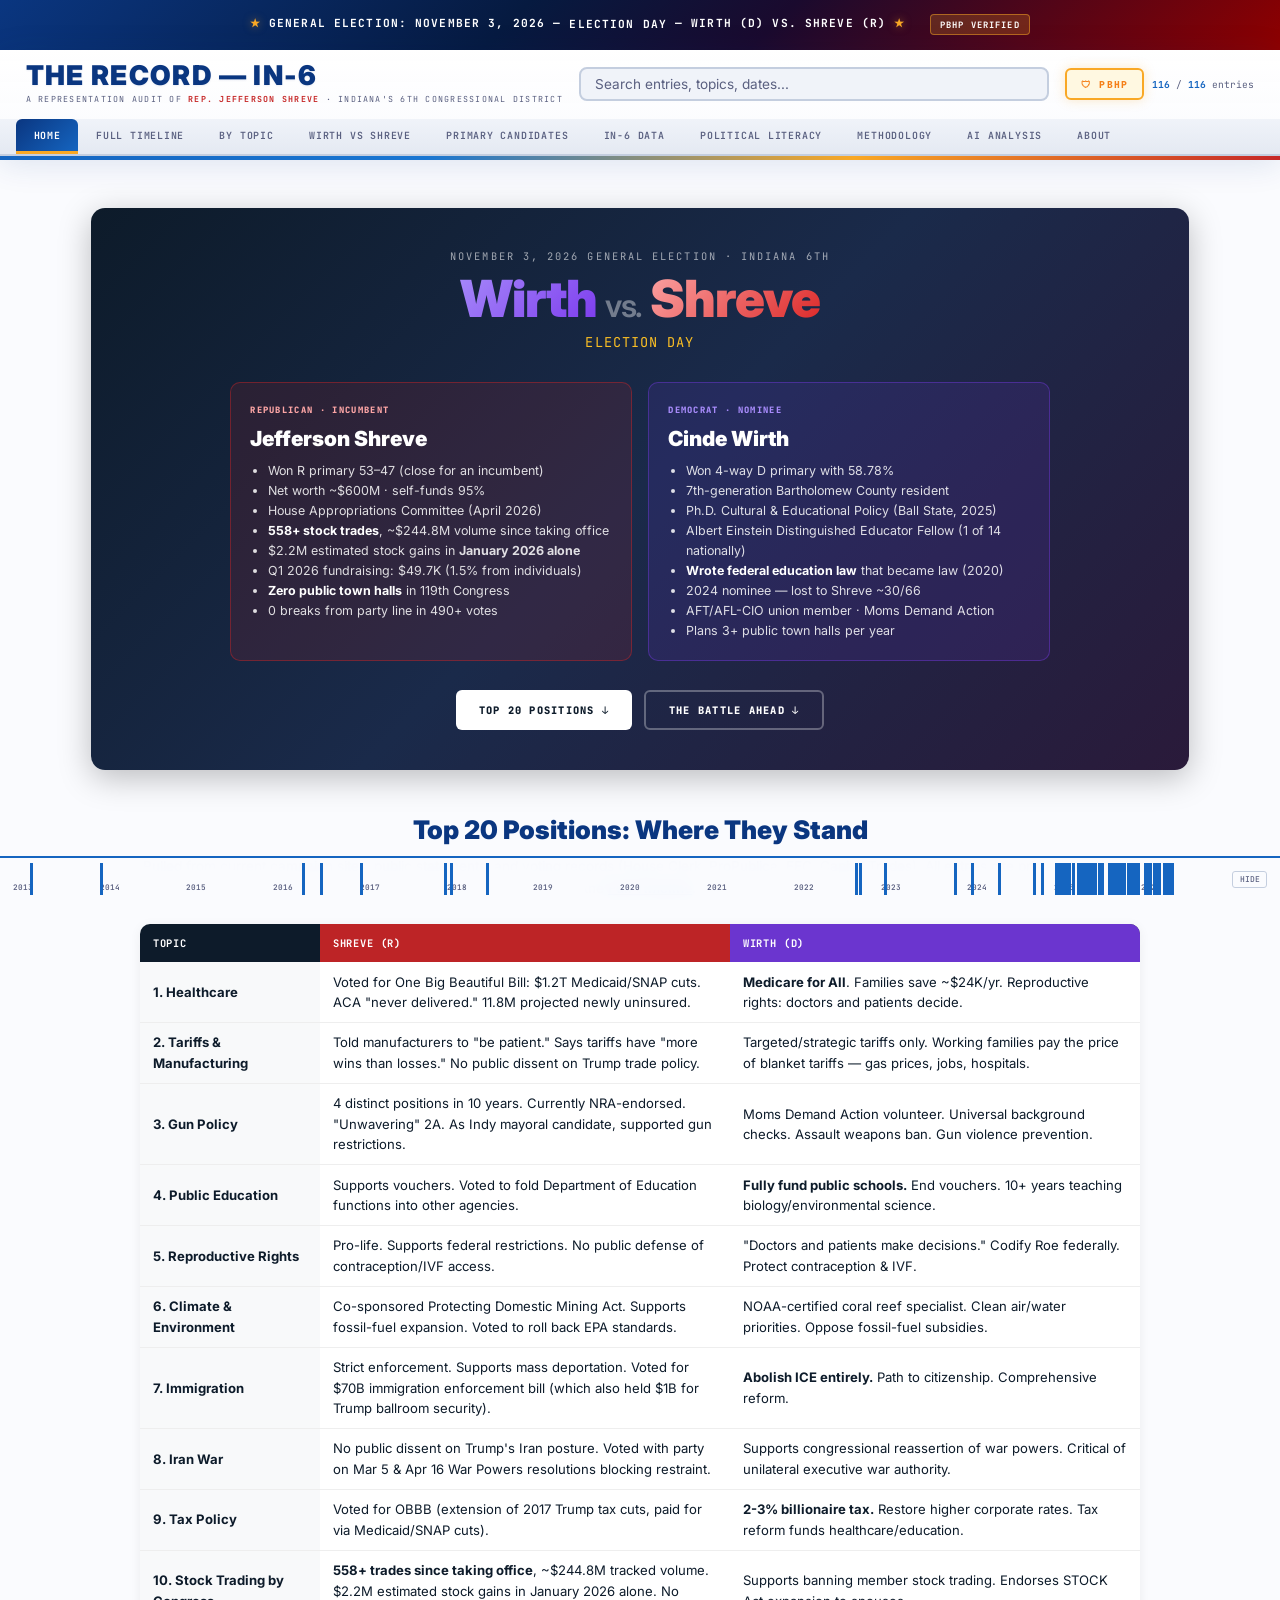
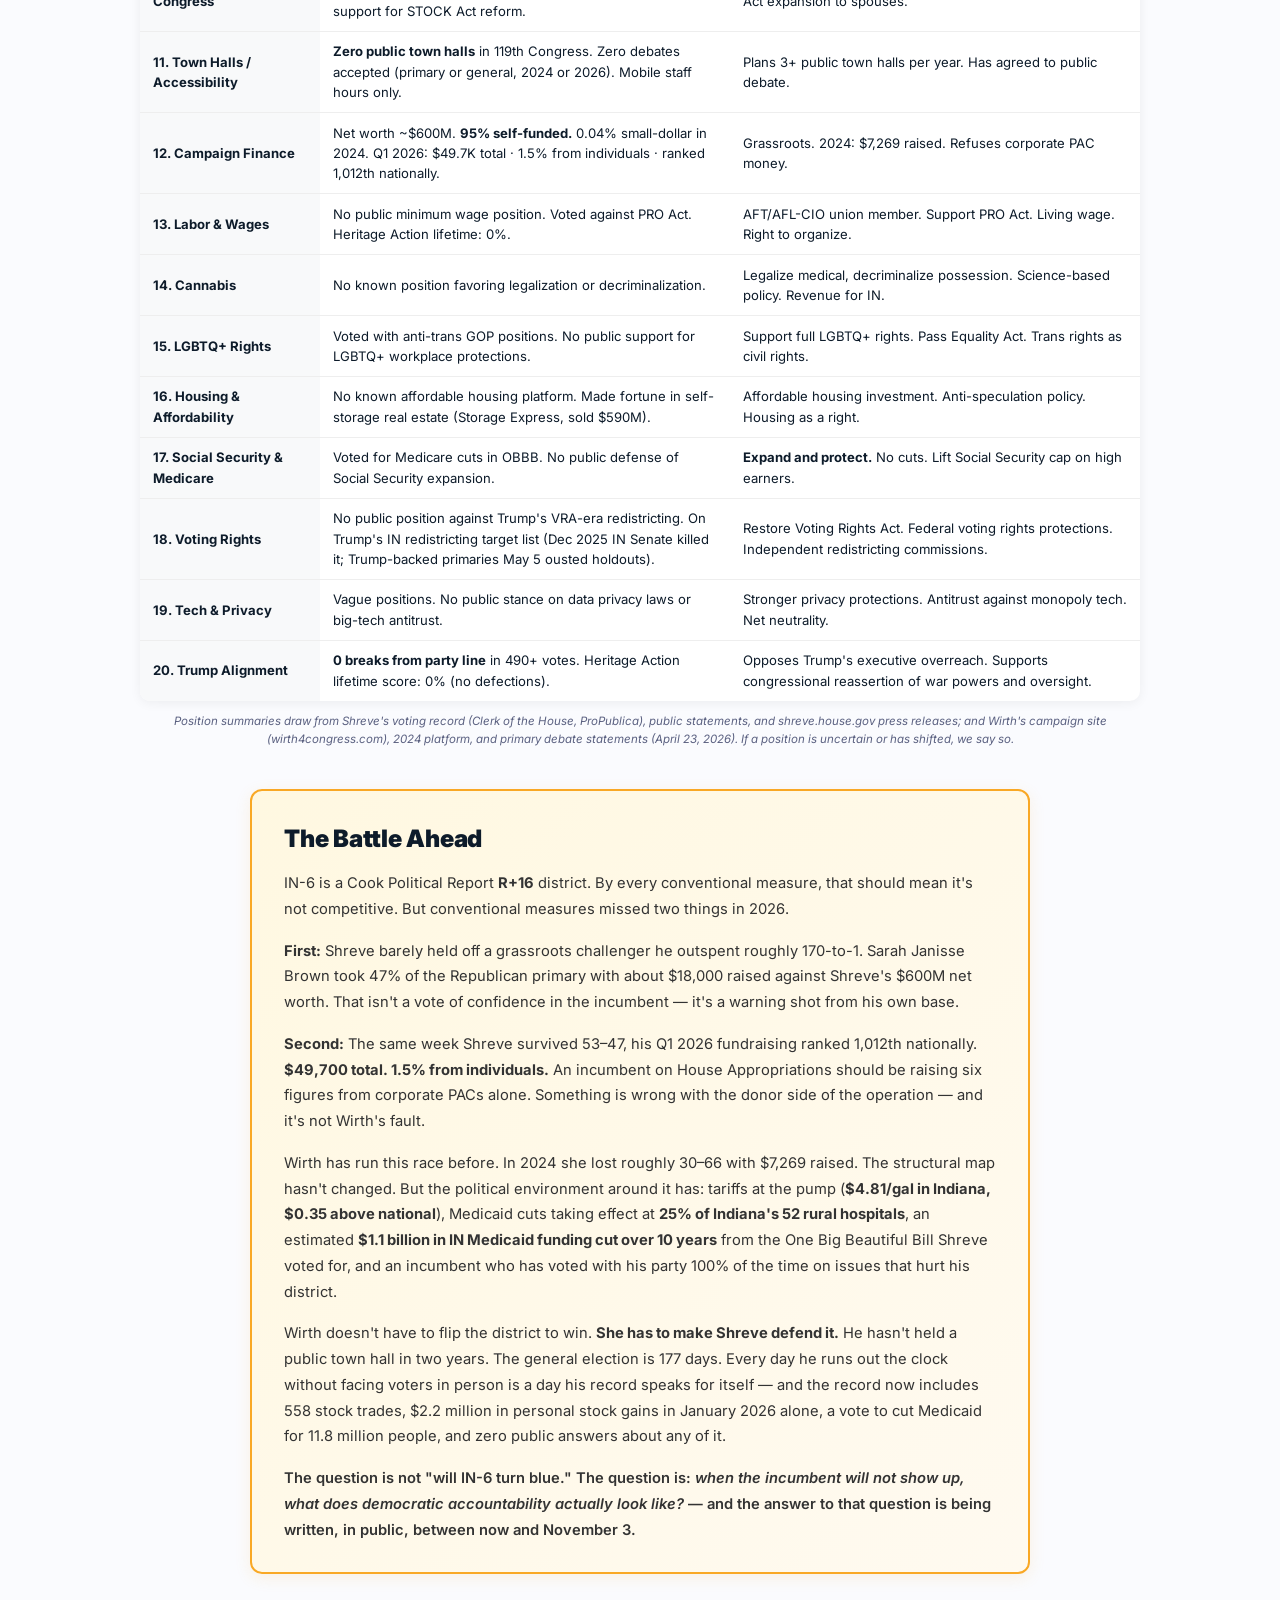
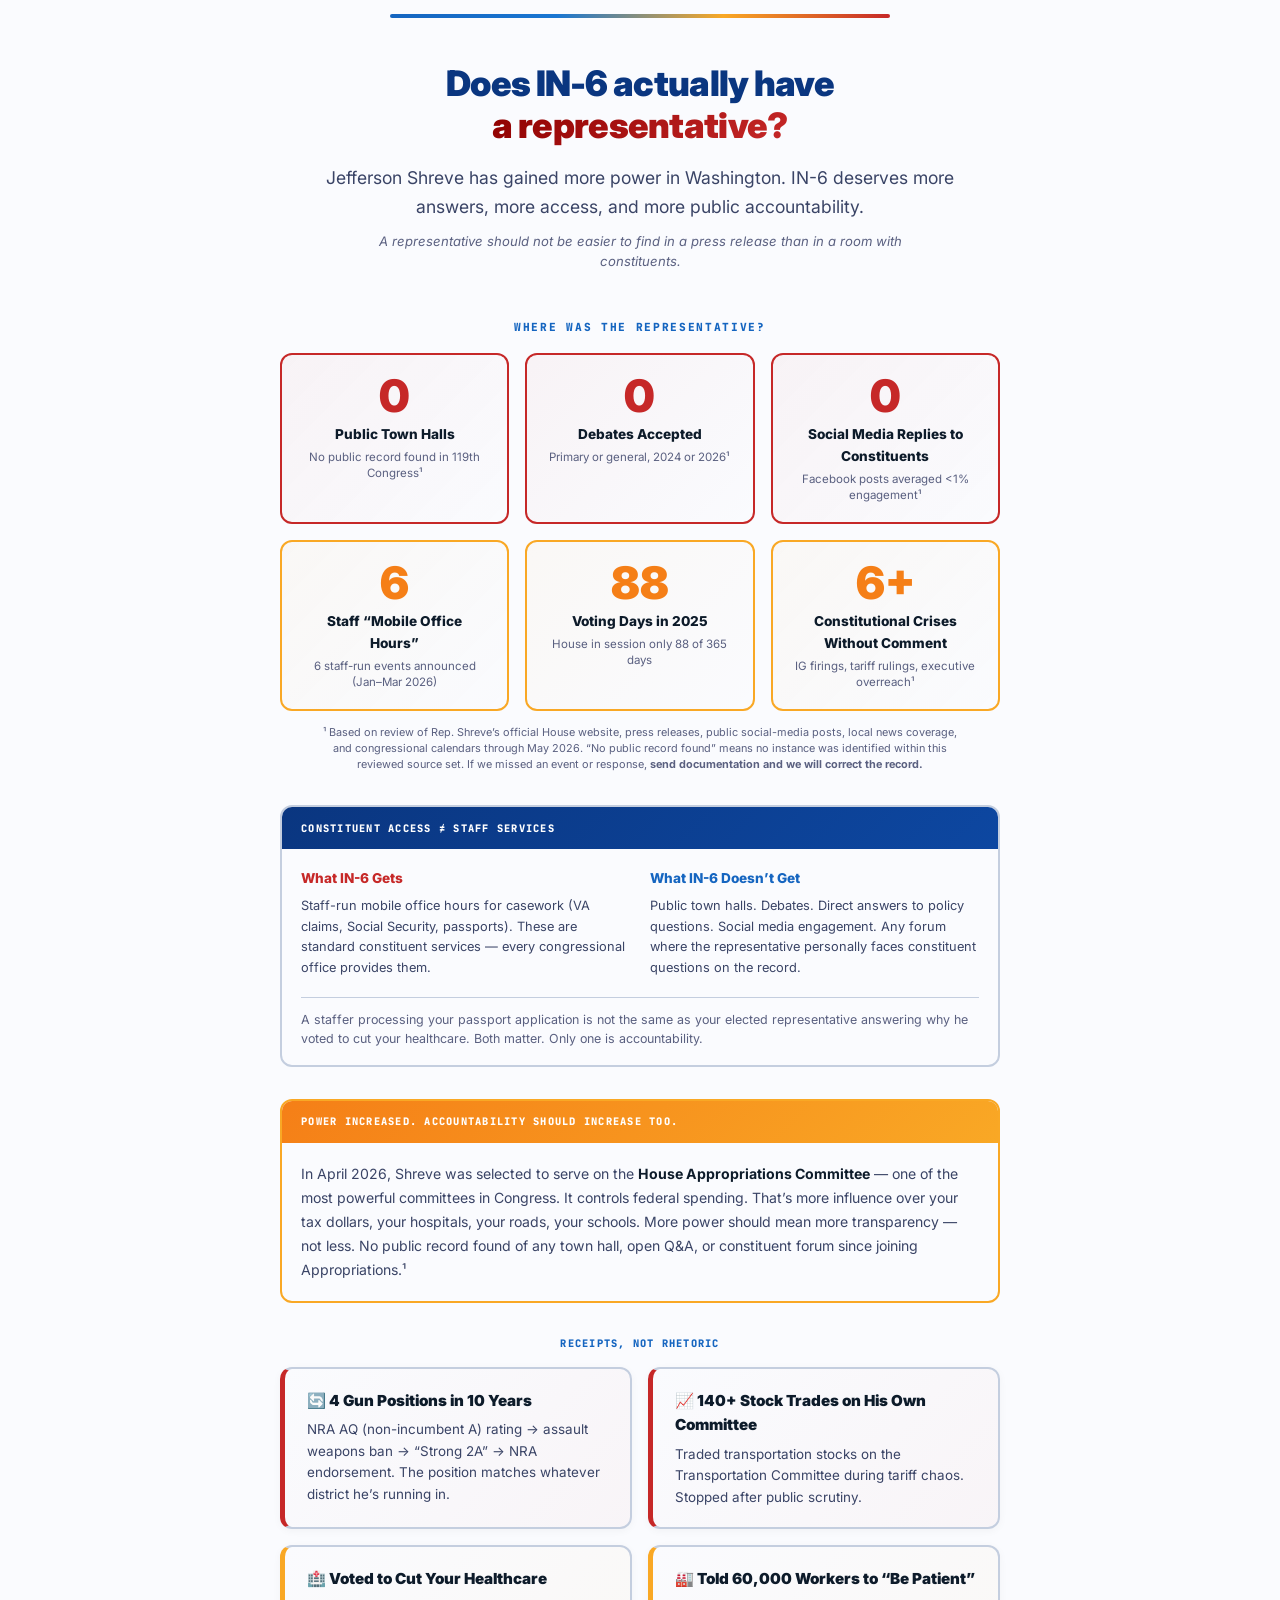
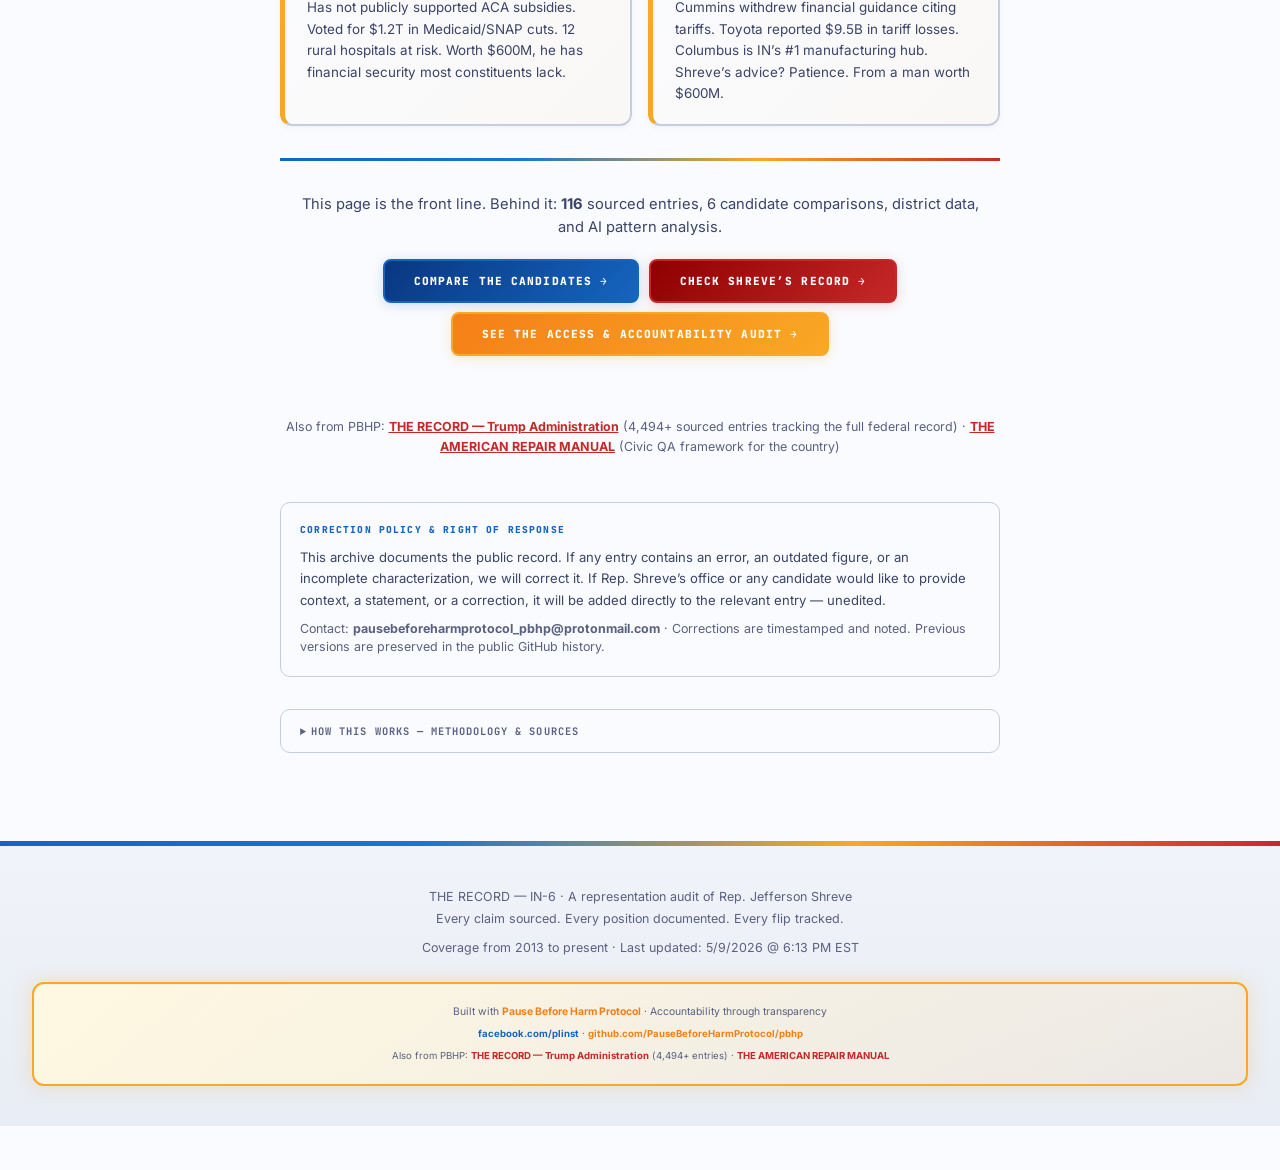
==== index.html @ 30b7393f "Wirth v Shreve deep dive: 20 topic sections + opening/closing essays + 166 documented positions/data" ====
<!DOCTYPE html>
<html lang="en">
<head>
<meta charset="UTF-8">
<meta name="viewport" content="width=device-width, initial-scale=1.0">
<title>THE RECORD — IN-6 Representation Audit</title>
<link href="https://fonts.googleapis.com/css2?family=Inter:wght@300;400;500;600;700;800&family=JetBrains+Mono:wght@300;400;500&display=swap" rel="stylesheet">
<style>
:root{
  --dem:#1565C0;--dem2:#0D47A1;--dem3:#0A3680;--demL:#E3F2FD;--demL2:#BBDEFB;
  --gop:#C62828;--gop2:#B71C1C;--gop3:#8E0000;--gopL:#FFEBEE;--gopL2:#FFCDD2;
  --amyx:#1976D2;--amyx2:#0D47A1;--amyxL:#BBDEFB;
  --pbhp:#F9A825;--pbhp2:#F57F17;--pbhpL:#FFF8E1;--pbhpGlow:rgba(249,168,37,.25);
  --bg:#FAFBFE;--bg2:#F0F3F9;--bg3:#E4E9F2;
  --green:#2E7D32;--greenL:#E8F5E9;
  --gold:#F9A825;--goldL:#FFFDE7;
  --purple:#6A1B9A;--purpleL:#F3E5F5;
  --txt:#0D1B2A;--txt2:#3A4466;--dim:#5A6080;
  --border:#C4CEDF;--border2:#A8B6CC;
  --accent:var(--dem);--accentL:var(--demL);
  --grad-main:linear-gradient(90deg,var(--dem),var(--amyx),var(--pbhp),var(--gop));
  --grad-dem:linear-gradient(135deg,var(--dem3),var(--dem));
  --grad-gop:linear-gradient(135deg,var(--gop3),var(--gop));
  --grad-pbhp:linear-gradient(135deg,var(--pbhp2),var(--pbhp));
}
*,*::before,*::after{box-sizing:border-box;margin:0;padding:0;}
html{}
body{background:var(--bg);color:var(--txt);font-family:'Inter',system-ui,sans-serif;min-height:100vh;line-height:1.6;padding-bottom:44px;}
:focus-visible{outline:2px solid var(--dem);outline-offset:2px;}

/* HEADER */
.mh{position:sticky;top:0;z-index:90;background:linear-gradient(180deg,rgba(255,255,255,.99),rgba(250,251,254,.97));border-bottom:4px solid var(--dem);border-image:var(--grad-main) 1;backdrop-filter:blur(14px);box-shadow:0 4px 30px rgba(10,54,128,.12);}
.mh-top{display:flex;align-items:center;padding:.8rem 1.6rem;gap:1rem;flex-wrap:wrap;}
.logo{display:flex;flex-direction:column;}
.logo h1{font-weight:900;font-size:1.7rem;letter-spacing:.05em;color:var(--dem3);line-height:1;text-shadow:0 1px 2px rgba(10,54,128,.08);}
.logo .sub{font-family:'JetBrains Mono',monospace;font-size:.52rem;text-transform:uppercase;letter-spacing:.15em;color:var(--dim);margin-top:.2rem;}
.logo .sub em{color:var(--gop);font-style:normal;font-weight:700;}
.logo .sub .dem-em{color:var(--dem);font-style:normal;font-weight:700;}
.mh-search{display:flex;align-items:center;gap:.5rem;flex:1;max-width:500px;}
.si{background:var(--bg2);border:2px solid var(--border);color:var(--txt);font-family:'Inter',sans-serif;font-size:.85rem;padding:.45rem .9rem;border-radius:8px;outline:none;flex:1;min-width:150px;transition:border-color .2s;}
.si:focus{border-color:var(--dem);}
.si::placeholder{color:var(--dim);}
.mh-r{display:flex;align-items:center;gap:.5rem;margin-left:auto;}
.ctr{font-family:'JetBrains Mono',monospace;font-size:.6rem;color:var(--dim);}
.ctr b{color:var(--dem);font-weight:700;}

/* NAV */
.navstrip{background:linear-gradient(180deg,var(--bg2),var(--bg3));border-bottom:2px solid var(--border);display:flex;align-items:center;padding:0 1rem;gap:0;overflow-x:auto;}
.navtab{font-family:'JetBrains Mono',monospace;font-size:.62rem;text-transform:uppercase;letter-spacing:.08em;padding:.6rem 1.1rem;border-bottom:3px solid transparent;background:transparent;color:var(--dim);cursor:pointer;white-space:nowrap;transition:all .2s;font-weight:600;border-top:none;border-left:none;border-right:none;}
.navtab:hover{color:var(--dem);background:var(--demL);border-bottom-color:var(--amyxL);}
.navtab.on{color:#fff;background:var(--grad-dem);border-bottom-color:var(--pbhp);font-weight:700;border-radius:6px 6px 0 0;}

/* TAG BAR */
.tagstrip{display:flex;align-items:center;gap:.3rem;padding:.4rem 1rem;background:var(--bg2);border-bottom:1px solid var(--border);flex-wrap:wrap;}
.erastrip{display:flex;overflow-x:auto;scrollbar-width:none;background:var(--bg2);border-bottom:1px solid var(--border);}
.erastrip::-webkit-scrollbar{display:none;}
.eratab{font-family:'JetBrains Mono',monospace;font-size:.55rem;text-transform:uppercase;letter-spacing:.1em;padding:.55rem 1.1rem;border:none;border-right:1px solid var(--border);border-top:2px solid transparent;background:transparent;color:var(--dim);cursor:pointer;white-space:nowrap;transition:all .15s;}
.eratab:hover{color:var(--txt);background:rgba(21,101,192,.04);}
.eratab.on{color:var(--gold);border-top-color:var(--gold);background:rgba(249,168,37,.06);font-weight:700;}
.taglbl{font-family:'JetBrains Mono',monospace;font-size:.5rem;text-transform:uppercase;letter-spacing:.12em;color:var(--dim);padding:.3rem .4rem;white-space:nowrap;font-weight:600;}
.tag{font-family:'JetBrains Mono',monospace;font-size:.52rem;text-transform:uppercase;letter-spacing:.05em;padding:.2rem .5rem;border:1px solid var(--border);background:var(--bg);color:var(--txt2);cursor:pointer;transition:all .15s;white-space:nowrap;margin:.15rem .1rem;border-radius:4px;font-weight:500;}
.tag:hover{color:var(--dem);border-color:var(--dem);background:var(--demL);transform:translateY(-1px);}
.tag.on{background:var(--grad-dem);border-color:var(--dem);color:#fff;box-shadow:0 2px 8px rgba(21,101,192,.2);}

/* PANELS (tabbed) */
.panel{display:none;padding:2rem;max-width:1200px;margin:0 auto;}
.panel.show{display:block;}

/* HOME PANEL */
.home-hero{text-align:center;padding:2.5rem 0 2rem;position:relative;}
.home-hero::before{content:'';position:absolute;top:0;left:50%;transform:translateX(-50%);width:80%;max-width:600px;height:4px;background:var(--grad-main);border-radius:2px;}
.home-hero h2{font-size:2.2rem;font-weight:900;color:var(--dem3);margin-bottom:.6rem;letter-spacing:-.01em;text-shadow:0 2px 4px rgba(10,54,128,.06);}
.home-hero .tagline{font-size:1.05rem;color:var(--txt2);max-width:740px;margin:0 auto;line-height:1.8;font-weight:400;}
.home-stats{display:flex;justify-content:center;gap:2.5rem;margin:2rem 0;flex-wrap:wrap;}
.stat{text-align:center;position:relative;}
.stat .num{font-family:'JetBrains Mono',monospace;font-size:2.2rem;font-weight:900;background:var(--grad-dem);-webkit-background-clip:text;-webkit-text-fill-color:transparent;background-clip:text;}
.stat .lbl{font-family:'JetBrains Mono',monospace;font-size:.55rem;text-transform:uppercase;letter-spacing:.14em;color:var(--dim);margin-top:.3rem;font-weight:600;}
.home-desc{max-width:740px;margin:1.5rem auto;font-size:.92rem;line-height:1.75;color:var(--txt2);text-align:left;}

/* KEY FINDINGS GRID */
.findings-grid{display:grid;grid-template-columns:repeat(auto-fill,minmax(300px,1fr));gap:1.2rem;margin:2rem 0;}
.finding-card{background:var(--bg);border:2px solid var(--border);border-radius:12px;padding:1.2rem 1.4rem;transition:all .25s;box-shadow:0 2px 8px rgba(0,0,0,.04);}
.finding-card:hover{border-color:var(--dem);box-shadow:0 4px 20px rgba(21,101,192,.12);transform:translateY(-2px);}
.finding-card .fc-icon{font-size:1.5rem;margin-bottom:.5rem;}
.finding-card .fc-title{font-weight:800;font-size:.9rem;color:var(--txt);margin-bottom:.4rem;}
.finding-card .fc-text{font-size:.82rem;color:var(--txt2);line-height:1.6;}
.finding-card.red{border-left:5px solid var(--gop);background:linear-gradient(135deg,var(--bg),rgba(198,40,40,.03));}
.finding-card.blue{border-left:5px solid var(--dem);background:linear-gradient(135deg,var(--bg),rgba(21,101,192,.03));}
.finding-card.gold{border-left:5px solid var(--pbhp);background:linear-gradient(135deg,var(--bg),rgba(249,168,37,.04));}

/* ENTRY CARDS */
.entry{background:var(--bg);border:2px solid var(--border);border-radius:14px;margin-bottom:1.4rem;overflow:hidden;transition:all .25s;box-shadow:0 2px 10px rgba(0,0,0,.03);}
.entry:hover{border-color:var(--dem);box-shadow:0 4px 24px rgba(21,101,192,.1);transform:translateY(-1px);}
.entry.gop-entry{border-left:6px solid var(--gop);background:linear-gradient(90deg,rgba(198,40,40,.02),transparent 20%);}
.entry.context-entry{border-left:6px solid var(--pbhp);background:linear-gradient(90deg,rgba(249,168,37,.03),transparent 20%);}
.entry-head{padding:1rem 1.2rem .6rem;display:flex;align-items:flex-start;gap:.8rem;flex-wrap:wrap;}
.entry-date{font-family:'JetBrains Mono',monospace;font-size:.7rem;color:var(--dim);white-space:nowrap;font-weight:600;min-width:100px;}
.entry-title{font-size:.92rem;font-weight:600;color:var(--txt);line-height:1.5;flex:1;}
.entry-body{padding:0 1.2rem 1rem;}
.entry-section{margin-top:.8rem;}
.entry-section-label{font-family:'JetBrains Mono',monospace;font-size:.58rem;text-transform:uppercase;letter-spacing:.14em;font-weight:800;margin-bottom:.4rem;padding:.3rem .7rem;border-radius:5px;display:inline-block;}
.lbl-facts{color:#fff;background:var(--grad-dem);}
.lbl-sig{color:#fff;background:linear-gradient(135deg,var(--green),#43A047);}
.lbl-goal{color:#fff;background:var(--grad-gop);}
.entry-section p{font-size:.83rem;line-height:1.65;color:var(--txt2);}
.entry-sources{padding:.6rem 1.2rem;background:var(--bg2);border-top:1px solid var(--border);display:flex;gap:.6rem;flex-wrap:wrap;align-items:center;}
.entry-sources .src-lbl{font-family:'JetBrains Mono',monospace;font-size:.5rem;text-transform:uppercase;letter-spacing:.1em;color:var(--dim);font-weight:600;}
.entry-sources a{font-family:'JetBrains Mono',monospace;font-size:.55rem;color:var(--dem);text-decoration:none;padding:.15rem .4rem;border:1px solid var(--border);border-radius:3px;transition:all .15s;}
.entry-sources a:hover{background:var(--demL);border-color:var(--dem);}
.entry-tags{padding:.4rem 1.2rem .6rem;display:flex;gap:.3rem;flex-wrap:wrap;}
.entry-tag{font-family:'JetBrains Mono',monospace;font-size:.45rem;text-transform:uppercase;letter-spacing:.08em;padding:.15rem .4rem;background:var(--bg3);color:var(--dim);border-radius:3px;font-weight:500;}
.entry-expand{background:none;border:none;font-family:'JetBrains Mono',monospace;font-size:.55rem;color:var(--dem);cursor:pointer;padding:.3rem .6rem;text-transform:uppercase;letter-spacing:.08em;font-weight:600;margin-top:.3rem;}
.entry-expand:hover{text-decoration:underline;}
.entry-collapse{display:none;}

/* COMPARE TABLE */
.compare-section{margin-bottom:2rem;}
.compare-section h3{font-size:1.05rem;font-weight:700;color:var(--txt);margin-bottom:.8rem;padding-bottom:.4rem;border-bottom:2px solid var(--border);}
.compare-grid{display:grid;grid-template-columns:1fr 1fr 1fr 1fr;gap:0;border:2px solid var(--border);border-radius:10px;overflow:hidden;}
.cg-head{font-family:'JetBrains Mono',monospace;font-size:.6rem;text-transform:uppercase;letter-spacing:.08em;font-weight:700;padding:.7rem .8rem;text-align:center;}
.cg-head.h-shreve{background:var(--gopL);color:var(--gop3);border-bottom:3px solid var(--gop);}
.cg-head.h-amyx{background:var(--demL);color:var(--dem3);border-bottom:3px solid var(--dem);}
.cg-head.h-wirth{background:var(--purpleL);color:var(--purple);border-bottom:3px solid var(--purple);}
.cg-head.h-need{background:var(--greenL);color:var(--green);border-bottom:3px solid var(--green);}
.cg-cell{padding:.7rem .8rem;font-size:.78rem;line-height:1.55;color:var(--txt2);border-bottom:1px solid var(--border);border-right:1px solid var(--border);}
.cg-cell:nth-child(4n){border-right:none;}
.cg-cell:last-child,.cg-cell:nth-last-child(-n+4){border-bottom:none;}
.cg-cell.shreve-cell{background:var(--gopL);background:rgba(198,40,40,.04);}
.cg-cell.amyx-cell{background:var(--demL);background:rgba(21,101,192,.04);}
.cg-cell.wirth-cell{background:var(--purpleL);background:rgba(106,27,154,.04);}
.cg-cell.need-cell{background:var(--greenL);background:rgba(46,125,50,.04);}
.cg-cell strong{font-weight:600;color:var(--txt);}
.cg-topic{font-family:'JetBrains Mono',monospace;font-size:.55rem;text-transform:uppercase;letter-spacing:.1em;font-weight:700;color:var(--dim);grid-column:1/-1;padding:.5rem .8rem;background:var(--bg3);border-bottom:1px solid var(--border);}

/* CANDIDATE PROFILES */
.candidate-profiles{display:grid;grid-template-columns:repeat(auto-fill,minmax(280px,1fr));gap:1.2rem;margin-bottom:2rem;}
.cand-card{border-radius:12px;padding:1.3rem;border:2px solid var(--border);}
.cand-card.shreve{border-color:var(--gop);background:rgba(198,40,40,.03);}
.cand-card.amyx{border-color:var(--dem);background:rgba(21,101,192,.03);}
.cand-card.wirth{border-color:var(--purple);background:rgba(106,27,154,.03);}
.cand-card h4{font-size:1rem;font-weight:800;margin-bottom:.15rem;}
.cand-card.shreve h4{color:var(--gop3);}
.cand-card.amyx h4{color:var(--dem3);}
.cand-card.wirth h4{color:var(--purple);}
.cand-card .cand-party{font-family:'JetBrains Mono',monospace;font-size:.5rem;text-transform:uppercase;letter-spacing:.12em;font-weight:700;margin-bottom:.6rem;}
.cand-card.shreve .cand-party{color:var(--gop);}
.cand-card.amyx .cand-party{color:var(--dem);}
.cand-card.wirth .cand-party{color:var(--purple);}
.cand-card .cand-detail{font-size:.78rem;color:var(--txt2);line-height:1.55;margin-bottom:.3rem;}
.cand-card .cand-detail strong{color:var(--txt);font-weight:600;}
.cand-card .cand-highlight{font-size:.75rem;color:var(--txt);font-weight:600;margin-top:.6rem;padding:.4rem .6rem;border-radius:6px;display:inline-block;}
.cand-card.shreve .cand-highlight{background:var(--gopL);color:var(--gop3);}
.cand-card.amyx .cand-highlight{background:var(--demL);color:var(--dem3);}
.cand-card.wirth .cand-highlight{background:var(--purpleL);color:var(--purple);}

/* IN-6 DATA DASHBOARD */
.dash-grid{display:grid;grid-template-columns:repeat(auto-fill,minmax(200px,1fr));gap:1rem;margin:1.5rem 0;}
.dash-card{background:var(--bg);border:2px solid var(--border);border-radius:12px;padding:1.2rem;text-align:center;transition:all .2s;box-shadow:0 2px 8px rgba(0,0,0,.03);}
.dash-card:hover{border-color:var(--dem);box-shadow:0 4px 16px rgba(21,101,192,.1);transform:translateY(-2px);}
.dash-num{font-family:'JetBrains Mono',monospace;font-size:1.6rem;font-weight:900;color:var(--gop);}
.dash-num.good{color:var(--green);}
.dash-num.warn{color:var(--pbhp2);}
.dash-lbl{font-family:'JetBrains Mono',monospace;font-size:.52rem;text-transform:uppercase;letter-spacing:.12em;color:var(--dim);margin-top:.3rem;font-weight:700;}
.dash-note{font-size:.72rem;color:var(--txt2);margin-top:.35rem;line-height:1.5;}

/* ABOUT PANEL */
.about-section{margin-bottom:2rem;}
.about-section h3{font-size:1.1rem;font-weight:700;color:var(--dem3);margin-bottom:.5rem;}
.about-section p{font-size:.9rem;line-height:1.7;color:var(--txt2);margin-bottom:.5rem;}

/* LITERACY TAB */
.lit-section{margin-bottom:2.5rem;}
.lit-section h3{font-size:1.1rem;font-weight:700;color:var(--dem3);margin-bottom:.8rem;padding-bottom:.4rem;border-bottom:2px solid var(--border);}
.lit-section h4{font-size:.95rem;font-weight:700;color:var(--txt);margin:1rem 0 .4rem;}
.lit-section p{font-size:.87rem;line-height:1.7;color:var(--txt2);margin-bottom:.5rem;}
.lit-section .phil-note{font-size:.82rem;line-height:1.6;color:var(--dem3);background:var(--demL);padding:.8rem 1rem;border-radius:8px;border-left:4px solid var(--gold);margin:.8rem 0;font-style:italic;}
.lit-section .phil-note strong{color:var(--dem3);font-style:normal;}
.term-grid{display:grid;grid-template-columns:repeat(auto-fill,minmax(320px,1fr));gap:1rem;margin:1rem 0;}
.term-card{background:var(--bg2);border:2px solid var(--border);border-radius:10px;padding:1rem 1.2rem;transition:border-color .2s;}
.term-card:hover{border-color:var(--dem);}
.term-card .tc-name{font-family:'JetBrains Mono',monospace;font-size:.75rem;font-weight:700;text-transform:uppercase;letter-spacing:.06em;margin-bottom:.3rem;}
.term-card .tc-name.left{color:var(--dem);}
.term-card .tc-name.right{color:var(--gop);}
.term-card .tc-name.neutral{color:var(--gold);}
.term-card .tc-name.danger{color:#D32F2F;}
.term-card .tc-def{font-size:.82rem;line-height:1.55;color:var(--txt2);margin-bottom:.4rem;}
.term-card .tc-phil{font-size:.78rem;line-height:1.5;color:var(--dem3);font-style:italic;padding-top:.4rem;border-top:1px solid var(--border);}
.caucus-grid{display:grid;grid-template-columns:repeat(auto-fill,minmax(280px,1fr));gap:1rem;margin:1rem 0;}
.caucus-card{border-radius:10px;padding:1rem 1.2rem;border:2px solid var(--border);}
.caucus-card.dem-caucus{border-color:var(--dem);background:rgba(21,101,192,.03);}
.caucus-card.gop-caucus{border-color:var(--gop);background:rgba(198,40,40,.03);}
.caucus-card h5{font-size:.85rem;font-weight:700;margin-bottom:.2rem;}
.caucus-card.dem-caucus h5{color:var(--dem3);}
.caucus-card.gop-caucus h5{color:var(--gop3);}
.caucus-card .cc-members{font-family:'JetBrains Mono',monospace;font-size:.55rem;color:var(--dim);margin-bottom:.4rem;text-transform:uppercase;letter-spacing:.08em;}
.caucus-card .cc-desc{font-size:.8rem;line-height:1.55;color:var(--txt2);}
.caucus-card .cc-phil{font-size:.75rem;color:var(--dem3);font-style:italic;margin-top:.4rem;padding-top:.4rem;border-top:1px solid var(--border);}

/* EXPANDED COMPARE */
.compare-grid-6{display:grid;grid-template-columns:repeat(6,1fr);gap:0;border:2px solid var(--border);border-radius:10px;overflow:hidden;}
.compare-grid-6 .cg-head{font-family:'JetBrains Mono',monospace;font-size:.55rem;text-transform:uppercase;letter-spacing:.08em;font-weight:800;padding:.7rem .6rem;text-align:center;}
.compare-grid-6 .cg-cell{padding:.5rem .5rem;font-size:.72rem;line-height:1.45;color:var(--txt2);border-bottom:1px solid var(--border);border-right:1px solid var(--border);}
.compare-grid-6 .cg-cell:nth-child(6n){border-right:none;}
.compare-grid-6 .cg-topic{font-family:'JetBrains Mono',monospace;font-size:.5rem;text-transform:uppercase;letter-spacing:.08em;font-weight:700;color:var(--dim);grid-column:1/-1;padding:.4rem .6rem;background:var(--bg3);border-bottom:1px solid var(--border);}
.h-baker{background:#E8EAF6;color:#283593;border-bottom:3px solid #3F51B5;}
.h-boyd{background:#E0F2F1;color:#00695C;border-bottom:3px solid #009688;}
.h-brown{background:var(--goldL);color:#E65100;border-bottom:3px solid var(--gold);}
.baker-cell{background:rgba(63,81,181,.03);}
.boyd-cell{background:rgba(0,150,136,.03);}
.brown-cell{background:rgba(249,168,37,.03);}

@media(max-width:1100px){
  .compare-grid-6{grid-template-columns:repeat(3,1fr);}
  .compare-grid-6 .cg-topic{grid-column:1/-1;}
}
@media(max-width:600px){
  .compare-grid-6{grid-template-columns:1fr 1fr;}
  .term-grid{grid-template-columns:1fr;}
  .caucus-grid{grid-template-columns:1fr;}
}

/* FOOTER */
.footer{text-align:center;padding:2.5rem 2rem;border-top:5px solid transparent;border-image:var(--grad-main) 1;background:linear-gradient(180deg,var(--bg2),#E8ECF4);margin-top:2.5rem;}
.footer p{font-size:.78rem;color:var(--dim);line-height:1.7;}
.footer a{color:var(--dem);text-decoration:none;font-weight:500;}
.footer a:hover{text-decoration:underline;}
.footer .pbhp-footer{margin-top:1.5rem;padding:1.2rem;border:2px solid var(--pbhp);border-radius:12px;background:linear-gradient(135deg,var(--pbhpL),rgba(249,168,37,.08));box-shadow:0 0 20px var(--pbhpGlow);}
.footer .pbhp-footer a{color:var(--pbhp2);font-weight:700;}

/* NO RESULTS */
.no-results{text-align:center;padding:3rem;color:var(--dim);font-size:.9rem;}

/* PBHP BADGE */
.pbhp-badge{display:inline-flex;align-items:center;gap:.5rem;font-family:'JetBrains Mono',monospace;font-size:.6rem;text-transform:uppercase;letter-spacing:.12em;color:var(--pbhp2);font-weight:800;padding:.4rem .9rem;border:2px solid var(--pbhp);border-radius:6px;text-decoration:none;transition:all .25s;background:var(--pbhpL);box-shadow:0 0 12px var(--pbhpGlow);}
.pbhp-badge:hover{background:var(--grad-pbhp);color:#fff;box-shadow:0 0 20px var(--pbhpGlow),0 2px 12px rgba(0,0,0,.15);transform:translateY(-1px);}

/* PRIMARY BANNER */
.primary-banner{background:linear-gradient(135deg,var(--dem3) 0%,#061A40 40%,#1A0A2E 60%,var(--gop3) 100%);color:#fff;padding:.9rem 1.6rem;text-align:center;font-family:'JetBrains Mono',monospace;font-size:.7rem;letter-spacing:.1em;text-transform:uppercase;font-weight:700;box-shadow:0 3px 15px rgba(0,0,0,.2);}
.primary-banner a{color:var(--pbhp);text-decoration:underline;font-weight:800;}
.primary-banner .gold-accent{color:var(--pbhp);font-size:1em;text-shadow:0 0 8px rgba(249,168,37,.5);}

/* RESPONSIVE */
@media(max-width:900px){
  .compare-grid{grid-template-columns:1fr 1fr;}
  .cg-topic{grid-column:1/-1;}
}
@media(max-width:768px){
  .mh-top{padding:.5rem .8rem;}
  .logo h1{font-size:1.15rem;}
  .panel{padding:1rem;}
  .home-stats{gap:1rem;}
  .stat .num{font-size:1.3rem;}
  .entry-head{flex-direction:column;gap:.3rem;}
  .compare-grid{grid-template-columns:1fr;}
  .candidate-profiles{grid-template-columns:1fr;}
  .findings-grid{grid-template-columns:1fr;}
  .dash-grid{grid-template-columns:1fr 1fr;}
}

/* TIMELINE BAR */
.timeline-bar{position:fixed;bottom:0;left:0;right:0;z-index:80;background:rgba(250,251,254,.97);border-top:2px solid var(--dem);-webkit-backdrop-filter:blur(8px);backdrop-filter:blur(8px);padding:.3rem .8rem;display:flex;align-items:center;gap:0;}
.tl-track{flex:1;height:32px;position:relative;cursor:pointer;}
.tl-pip{position:absolute;width:2px;height:100%;background:var(--border);transition:background .1s;}
.tl-pip.major{background:var(--dem);width:3px;}
.tl-pip:hover{background:var(--gop);z-index:2;}
.tl-pip .tl-tip{display:none;position:absolute;bottom:36px;left:50%;transform:translateX(-50%);background:var(--txt);color:#fff;font-family:'JetBrains Mono',monospace;font-size:.55rem;padding:.3rem .6rem;border-radius:4px;white-space:nowrap;z-index:10;max-width:300px;overflow:hidden;text-overflow:ellipsis;}
.tl-pip:hover .tl-tip{display:block;}
.tl-label{font-family:'JetBrains Mono',monospace;font-size:.48rem;color:var(--dim);position:absolute;bottom:2px;font-weight:600;}
.tl-toggle{font-family:'JetBrains Mono',monospace;font-size:.5rem;text-transform:uppercase;background:none;border:1px solid var(--border);color:var(--dim);padding:.15rem .4rem;cursor:pointer;border-radius:3px;white-space:nowrap;font-weight:500;margin-left:.3rem;}
.tl-toggle:hover{color:var(--dem);border-color:var(--dem);}
@media(max-width:768px){
  .timeline-bar{padding:.25rem .6rem;}
  .tl-pip{width:1.5px;}
  .tl-pip.major{width:2px;}
  .tl-toggle{font-size:.48rem;padding:.12rem .35rem;}
}
@media(max-width:480px){
  .timeline-bar{padding:.2rem .5rem;bottom:0;font-size:.5rem;}
  .tl-track{height:28px;}
  .tl-pip{width:1px;}
  .tl-pip.major{width:1.5px;}
  .tl-label{font-size:.42rem;bottom:0px;}
  .tl-toggle{font-size:.45rem;padding:.1rem .3rem;margin-left:.2rem;}
  .tl-tip{font-size:.48rem;bottom:30px;}
}
@media(max-width:360px){
  .timeline-bar{display:none !important;}
}
</style>
</head>
<body>

<!-- PRIMARY BANNER -->
<div class="primary-banner">
  <span class="gold-accent">&#9733;</span> General Election: November 3, 2026 &mdash; <span id="countdown"></span> &mdash; Wirth (D) vs. Shreve (R) <span class="gold-accent">&#9733;</span>
  <span style="display:inline-block;margin-left:1rem;padding:.15rem .6rem;background:rgba(249,168,37,.2);border:1px solid rgba(249,168,37,.5);border-radius:4px;font-size:.55rem;">PBHP VERIFIED</span>
</div>

<!-- HEADER -->
<div class="mh">
  <div class="mh-top">
    <div class="logo">
      <h1>THE RECORD &mdash; IN-6</h1>
      <div class="sub">A Representation Audit of <em>Rep. Jefferson Shreve</em> &middot; Indiana's 6th Congressional District</div>
    </div>
    <div class="mh-search">
      <input class="si" type="text" id="searchInput" placeholder="Search entries, topics, dates..." oninput="filterEntries()">
    </div>
    <div class="mh-r">
      <a class="pbhp-badge" href="https://github.com/PauseBeforeHarmProtocol/pbhp" target="_blank" rel="noopener">&#x1F6E1; PBHP</a>
      <span class="ctr"><b id="visCount">0</b> / <b id="totalCount">0</b> entries</span>
    </div>
  </div>
  <div class="navstrip">
    <button class="navtab on" onclick="showPanel('home')">Home</button>
    <button class="navtab" onclick="showPanel('timeline')">Full Timeline</button>
    <button class="navtab" onclick="showPanel('topics')">By Topic</button>
    <button class="navtab" onclick="showPanel('compare')">Wirth vs Shreve</button>
    <button class="navtab" onclick="showPanel('primary-candidates')">Primary Candidates</button>
    <button class="navtab" onclick="showPanel('district')">IN-6 Data</button>
    <button class="navtab" onclick="showPanel('literacy')">Political Literacy</button>
    <button class="navtab" onclick="showPanel('methodology')">Methodology</button>
    <button class="navtab" onclick="showPanel('ai-opinion')">AI Analysis</button>
    <button class="navtab" onclick="showPanel('about')">About</button>
  </div>
</div>

<!-- ERA STRIP -->
<div class="erastrip" id="eraStrip" style="display:none;">
  <button class="eratab on" data-era="all">All Eras</button>
  <button class="eratab" data-era="council">City Council &middot; 2013&ndash;16</button>
  <button class="eratab" data-era="mayor">Mayoral Run &middot; 2016&ndash;19</button>
  <button class="eratab" data-era="gap">Between Races &middot; 2020&ndash;22</button>
  <button class="eratab" data-era="campaign">Congressional Campaign &middot; 2023&ndash;24</button>
  <button class="eratab" data-era="congress">In Congress &middot; 2025&ndash;</button>
</div>

<!-- TAG BAR -->
<div class="tagstrip" id="tagBar" style="display:none;">
  <span class="taglbl">Filter:</span>
</div>

<!-- HOME PANEL -->
<div class="panel show" id="panel-home">

<!-- WIRTH VS SHREVE LANDING FOCUS -->
<div style="margin:1rem 1.2rem 2.5rem;background:linear-gradient(135deg,#0d1b2a 0%,#1a2a4a 50%,#2a1a3a 100%);border-radius:14px;padding:2.5rem 2rem;color:#fff;box-shadow:0 8px 32px rgba(0,0,0,.25);text-align:center;">
  <div style="font-family:'JetBrains Mono',monospace;font-size:.65rem;text-transform:uppercase;letter-spacing:.2em;color:rgba(255,255,255,.6);margin-bottom:.5rem;">November 3, 2026 General Election &middot; Indiana 6th</div>
  <h2 style="font-size:3.2rem;font-weight:900;line-height:1;margin:0 0 .5rem;letter-spacing:-.02em;"><span style="background:linear-gradient(135deg,#a78bfa,#7c3aed);-webkit-background-clip:text;-webkit-text-fill-color:transparent;background-clip:text;">Wirth</span> <span style="color:rgba(255,255,255,.4);font-size:2rem;font-weight:600;">vs.</span> <span style="background:linear-gradient(135deg,#fca5a5,#dc2626);-webkit-background-clip:text;-webkit-text-fill-color:transparent;background-clip:text;">Shreve</span></h2>
  <div id="vsCountdown" style="font-family:'JetBrains Mono',monospace;font-size:.85rem;color:#fbbf24;letter-spacing:.08em;margin-bottom:1.8rem;">Loading countdown...</div>

  <div style="display:grid;grid-template-columns:1fr 1fr;gap:1rem;text-align:left;max-width:820px;margin:0 auto;">
    <div style="background:rgba(220,38,38,.12);border:1px solid rgba(220,38,38,.4);border-radius:10px;padding:1.2rem;">
      <div style="font-family:'JetBrains Mono',monospace;font-size:.55rem;text-transform:uppercase;letter-spacing:.15em;color:#fca5a5;font-weight:800;margin-bottom:.3rem;">Republican &middot; Incumbent</div>
      <div style="font-size:1.3rem;font-weight:900;color:#fff;margin-bottom:.4rem;">Jefferson Shreve</div>
      <ul style="margin:0;padding-left:1.1rem;font-size:.78rem;line-height:1.6;color:rgba(255,255,255,.85);">
        <li>Won R primary 53&ndash;47 (close for an incumbent)</li>
        <li>Net worth ~$600M &middot; self-funds 95%</li>
        <li>House Appropriations Committee (April 2026)</li>
        <li><strong style="color:#fff;">558+ stock trades</strong>, ~$244.8M volume since taking office</li>
        <li>$2.2M estimated stock gains in <strong>January 2026 alone</strong></li>
        <li>Q1 2026 fundraising: $49.7K (1.5% from individuals)</li>
        <li><strong style="color:#fff;">Zero public town halls</strong> in 119th Congress</li>
        <li>0 breaks from party line in 490+ votes</li>
      </ul>
    </div>
    <div style="background:rgba(124,58,237,.12);border:1px solid rgba(124,58,237,.4);border-radius:10px;padding:1.2rem;">
      <div style="font-family:'JetBrains Mono',monospace;font-size:.55rem;text-transform:uppercase;letter-spacing:.15em;color:#a78bfa;font-weight:800;margin-bottom:.3rem;">Democrat &middot; Nominee</div>
      <div style="font-size:1.3rem;font-weight:900;color:#fff;margin-bottom:.4rem;">Cinde Wirth</div>
      <ul style="margin:0;padding-left:1.1rem;font-size:.78rem;line-height:1.6;color:rgba(255,255,255,.85);">
        <li>Won 4-way D primary with 58.78%</li>
        <li>7th-generation Bartholomew County resident</li>
        <li>Ph.D. Cultural &amp; Educational Policy (Ball State, 2025)</li>
        <li>Albert Einstein Distinguished Educator Fellow (1 of 14 nationally)</li>
        <li><strong style="color:#fff;">Wrote federal education law</strong> that became law (2020)</li>
        <li>2024 nominee &mdash; lost to Shreve ~30/66</li>
        <li>AFT/AFL-CIO union member &middot; Moms Demand Action</li>
        <li>Plans 3+ public town halls per year</li>
      </ul>
    </div>
  </div>

  <div style="display:flex;gap:.8rem;justify-content:center;flex-wrap:wrap;margin-top:1.8rem;">
    <button onclick="document.getElementById('vsTop20').scrollIntoView({behavior:'smooth'});" style="font-family:'JetBrains Mono',monospace;font-size:.65rem;text-transform:uppercase;letter-spacing:.12em;font-weight:800;padding:.7rem 1.4rem;border:none;background:#fff;color:#0d1b2a;border-radius:6px;cursor:pointer;">Top 20 Positions &darr;</button>
    <button onclick="document.getElementById('vsBattle').scrollIntoView({behavior:'smooth'});" style="font-family:'JetBrains Mono',monospace;font-size:.65rem;text-transform:uppercase;letter-spacing:.12em;font-weight:800;padding:.7rem 1.4rem;border:2px solid rgba(255,255,255,.3);background:transparent;color:#fff;border-radius:6px;cursor:pointer;">The Battle Ahead &darr;</button>
  </div>
</div>

<!-- TOP 20 POSITIONS COMPARISON -->
<div id="vsTop20" style="margin:2rem 1.2rem;max-width:1000px;margin-left:auto;margin-right:auto;">
  <h2 style="font-size:1.6rem;font-weight:900;color:var(--dem3);text-align:center;margin-bottom:.3rem;">Top 20 Positions: Where They Stand</h2>
  <p style="font-size:.85rem;color:var(--dim);text-align:center;margin-bottom:1.5rem;line-height:1.6;">Pulled from current campaign sites, public statements, and voting records (House Clerk, ProPublica, FEC, Capitol Trades). All entries cite primary sources in the <a onclick="showPanel('timeline');" style="color:var(--dem);font-weight:700;text-decoration:underline;cursor:pointer;">Full Timeline</a>.</p>

  <table style="width:100%;border-collapse:collapse;font-size:.82rem;line-height:1.55;background:#fff;border-radius:10px;overflow:hidden;box-shadow:0 2px 12px rgba(0,0,0,.06);">
    <thead>
      <tr style="background:#0d1b2a;color:#fff;">
        <th style="padding:.7rem .8rem;text-align:left;width:18%;font-family:'JetBrains Mono',monospace;font-size:.65rem;letter-spacing:.08em;text-transform:uppercase;">Topic</th>
        <th style="padding:.7rem .8rem;text-align:left;width:41%;background:rgba(220,38,38,.85);font-family:'JetBrains Mono',monospace;font-size:.65rem;letter-spacing:.08em;text-transform:uppercase;">Shreve (R)</th>
        <th style="padding:.7rem .8rem;text-align:left;width:41%;background:rgba(124,58,237,.85);font-family:'JetBrains Mono',monospace;font-size:.65rem;letter-spacing:.08em;text-transform:uppercase;">Wirth (D)</th>
      </tr>
    </thead>
    <tbody>
      <tr><td style="padding:.6rem .8rem;border-bottom:1px solid #eee;font-weight:700;background:#f8f9fa;">1. Healthcare</td><td style="padding:.6rem .8rem;border-bottom:1px solid #eee;">Voted for One Big Beautiful Bill: $1.2T Medicaid/SNAP cuts. ACA "never delivered." 11.8M projected newly uninsured.</td><td style="padding:.6rem .8rem;border-bottom:1px solid #eee;"><strong>Medicare for All</strong>. Families save ~$24K/yr. Reproductive rights: doctors and patients decide.</td></tr>

      <tr><td style="padding:.6rem .8rem;border-bottom:1px solid #eee;font-weight:700;background:#f8f9fa;">2. Tariffs &amp; Manufacturing</td><td style="padding:.6rem .8rem;border-bottom:1px solid #eee;">Told manufacturers to "be patient." Says tariffs have "more wins than losses." No public dissent on Trump trade policy.</td><td style="padding:.6rem .8rem;border-bottom:1px solid #eee;">Targeted/strategic tariffs only. Working families pay the price of blanket tariffs &mdash; gas prices, jobs, hospitals.</td></tr>

      <tr><td style="padding:.6rem .8rem;border-bottom:1px solid #eee;font-weight:700;background:#f8f9fa;">3. Gun Policy</td><td style="padding:.6rem .8rem;border-bottom:1px solid #eee;">4 distinct positions in 10 years. Currently NRA-endorsed. "Unwavering" 2A. As Indy mayoral candidate, supported gun restrictions.</td><td style="padding:.6rem .8rem;border-bottom:1px solid #eee;">Moms Demand Action volunteer. Universal background checks. Assault weapons ban. Gun violence prevention.</td></tr>

      <tr><td style="padding:.6rem .8rem;border-bottom:1px solid #eee;font-weight:700;background:#f8f9fa;">4. Public Education</td><td style="padding:.6rem .8rem;border-bottom:1px solid #eee;">Supports vouchers. Voted to fold Department of Education functions into other agencies.</td><td style="padding:.6rem .8rem;border-bottom:1px solid #eee;"><strong>Fully fund public schools.</strong> End vouchers. 10+ years teaching biology/environmental science.</td></tr>

      <tr><td style="padding:.6rem .8rem;border-bottom:1px solid #eee;font-weight:700;background:#f8f9fa;">5. Reproductive Rights</td><td style="padding:.6rem .8rem;border-bottom:1px solid #eee;">Pro-life. Supports federal restrictions. No public defense of contraception/IVF access.</td><td style="padding:.6rem .8rem;border-bottom:1px solid #eee;">"Doctors and patients make decisions." Codify Roe federally. Protect contraception &amp; IVF.</td></tr>

      <tr><td style="padding:.6rem .8rem;border-bottom:1px solid #eee;font-weight:700;background:#f8f9fa;">6. Climate &amp; Environment</td><td style="padding:.6rem .8rem;border-bottom:1px solid #eee;">Co-sponsored Protecting Domestic Mining Act. Supports fossil-fuel expansion. Voted to roll back EPA standards.</td><td style="padding:.6rem .8rem;border-bottom:1px solid #eee;">NOAA-certified coral reef specialist. Clean air/water priorities. Oppose fossil-fuel subsidies.</td></tr>

      <tr><td style="padding:.6rem .8rem;border-bottom:1px solid #eee;font-weight:700;background:#f8f9fa;">7. Immigration</td><td style="padding:.6rem .8rem;border-bottom:1px solid #eee;">Strict enforcement. Supports mass deportation. Voted for $70B immigration enforcement bill (which also held $1B for Trump ballroom security).</td><td style="padding:.6rem .8rem;border-bottom:1px solid #eee;"><strong>Abolish ICE entirely.</strong> Path to citizenship. Comprehensive reform.</td></tr>

      <tr><td style="padding:.6rem .8rem;border-bottom:1px solid #eee;font-weight:700;background:#f8f9fa;">8. Iran War</td><td style="padding:.6rem .8rem;border-bottom:1px solid #eee;">No public dissent on Trump's Iran posture. Voted with party on Mar 5 &amp; Apr 16 War Powers resolutions blocking restraint.</td><td style="padding:.6rem .8rem;border-bottom:1px solid #eee;">Supports congressional reassertion of war powers. Critical of unilateral executive war authority.</td></tr>

      <tr><td style="padding:.6rem .8rem;border-bottom:1px solid #eee;font-weight:700;background:#f8f9fa;">9. Tax Policy</td><td style="padding:.6rem .8rem;border-bottom:1px solid #eee;">Voted for OBBB (extension of 2017 Trump tax cuts, paid for via Medicaid/SNAP cuts).</td><td style="padding:.6rem .8rem;border-bottom:1px solid #eee;"><strong>2-3% billionaire tax.</strong> Restore higher corporate rates. Tax reform funds healthcare/education.</td></tr>

      <tr><td style="padding:.6rem .8rem;border-bottom:1px solid #eee;font-weight:700;background:#f8f9fa;">10. Stock Trading by Congress</td><td style="padding:.6rem .8rem;border-bottom:1px solid #eee;"><strong>558+ trades since taking office</strong>, ~$244.8M tracked volume. $2.2M estimated stock gains in January 2026 alone. No support for STOCK Act reform.</td><td style="padding:.6rem .8rem;border-bottom:1px solid #eee;">Supports banning member stock trading. Endorses STOCK Act expansion to spouses.</td></tr>

      <tr><td style="padding:.6rem .8rem;border-bottom:1px solid #eee;font-weight:700;background:#f8f9fa;">11. Town Halls / Accessibility</td><td style="padding:.6rem .8rem;border-bottom:1px solid #eee;"><strong>Zero public town halls</strong> in 119th Congress. Zero debates accepted (primary or general, 2024 or 2026). Mobile staff hours only.</td><td style="padding:.6rem .8rem;border-bottom:1px solid #eee;">Plans 3+ public town halls per year. Has agreed to public debate.</td></tr>

      <tr><td style="padding:.6rem .8rem;border-bottom:1px solid #eee;font-weight:700;background:#f8f9fa;">12. Campaign Finance</td><td style="padding:.6rem .8rem;border-bottom:1px solid #eee;">Net worth ~$600M. <strong>95% self-funded.</strong> 0.04% small-dollar in 2024. Q1 2026: $49.7K total &middot; 1.5% from individuals &middot; ranked 1,012th nationally.</td><td style="padding:.6rem .8rem;border-bottom:1px solid #eee;">Grassroots. 2024: $7,269 raised. Refuses corporate PAC money.</td></tr>

      <tr><td style="padding:.6rem .8rem;border-bottom:1px solid #eee;font-weight:700;background:#f8f9fa;">13. Labor &amp; Wages</td><td style="padding:.6rem .8rem;border-bottom:1px solid #eee;">No public minimum wage position. Voted against PRO Act. Heritage Action lifetime: 0%.</td><td style="padding:.6rem .8rem;border-bottom:1px solid #eee;">AFT/AFL-CIO union member. Support PRO Act. Living wage. Right to organize.</td></tr>

      <tr><td style="padding:.6rem .8rem;border-bottom:1px solid #eee;font-weight:700;background:#f8f9fa;">14. Cannabis</td><td style="padding:.6rem .8rem;border-bottom:1px solid #eee;">No known position favoring legalization or decriminalization.</td><td style="padding:.6rem .8rem;border-bottom:1px solid #eee;">Legalize medical, decriminalize possession. Science-based policy. Revenue for IN.</td></tr>

      <tr><td style="padding:.6rem .8rem;border-bottom:1px solid #eee;font-weight:700;background:#f8f9fa;">15. LGBTQ+ Rights</td><td style="padding:.6rem .8rem;border-bottom:1px solid #eee;">Voted with anti-trans GOP positions. No public support for LGBTQ+ workplace protections.</td><td style="padding:.6rem .8rem;border-bottom:1px solid #eee;">Support full LGBTQ+ rights. Pass Equality Act. Trans rights as civil rights.</td></tr>

      <tr><td style="padding:.6rem .8rem;border-bottom:1px solid #eee;font-weight:700;background:#f8f9fa;">16. Housing &amp; Affordability</td><td style="padding:.6rem .8rem;border-bottom:1px solid #eee;">No known affordable housing platform. Made fortune in self-storage real estate (Storage Express, sold $590M).</td><td style="padding:.6rem .8rem;border-bottom:1px solid #eee;">Affordable housing investment. Anti-speculation policy. Housing as a right.</td></tr>

      <tr><td style="padding:.6rem .8rem;border-bottom:1px solid #eee;font-weight:700;background:#f8f9fa;">17. Social Security &amp; Medicare</td><td style="padding:.6rem .8rem;border-bottom:1px solid #eee;">Voted for Medicare cuts in OBBB. No public defense of Social Security expansion.</td><td style="padding:.6rem .8rem;border-bottom:1px solid #eee;"><strong>Expand and protect.</strong> No cuts. Lift Social Security cap on high earners.</td></tr>

      <tr><td style="padding:.6rem .8rem;border-bottom:1px solid #eee;font-weight:700;background:#f8f9fa;">18. Voting Rights</td><td style="padding:.6rem .8rem;border-bottom:1px solid #eee;">No public position against Trump's VRA-era redistricting. On Trump's IN redistricting target list (Dec 2025 IN Senate killed it; Trump-backed primaries May 5 ousted holdouts).</td><td style="padding:.6rem .8rem;border-bottom:1px solid #eee;">Restore Voting Rights Act. Federal voting rights protections. Independent redistricting commissions.</td></tr>

      <tr><td style="padding:.6rem .8rem;border-bottom:1px solid #eee;font-weight:700;background:#f8f9fa;">19. Tech &amp; Privacy</td><td style="padding:.6rem .8rem;border-bottom:1px solid #eee;">Vague positions. No public stance on data privacy laws or big-tech antitrust.</td><td style="padding:.6rem .8rem;border-bottom:1px solid #eee;">Stronger privacy protections. Antitrust against monopoly tech. Net neutrality.</td></tr>

      <tr><td style="padding:.6rem .8rem;font-weight:700;background:#f8f9fa;">20. Trump Alignment</td><td style="padding:.6rem .8rem;"><strong>0 breaks from party line</strong> in 490+ votes. Heritage Action lifetime score: 0% (no defections).</td><td style="padding:.6rem .8rem;">Opposes Trump's executive overreach. Supports congressional reassertion of war powers and oversight.</td></tr>
    </tbody>
  </table>

  <p style="font-size:.72rem;color:var(--dim);margin-top:.8rem;line-height:1.55;text-align:center;font-style:italic;">Position summaries draw from Shreve's voting record (Clerk of the House, ProPublica), public statements, and shreve.house.gov press releases; and Wirth's campaign site (wirth4congress.com), 2024 platform, and primary debate statements (April 23, 2026). If a position is uncertain or has shifted, we say so.</p>
</div>

<!-- THE BATTLE AHEAD -->
<div id="vsBattle" style="margin:2.5rem 1.2rem;max-width:780px;margin-left:auto;margin-right:auto;background:linear-gradient(135deg,#fff8e1,#fffaf0);border:2px solid #f9a825;border-radius:12px;padding:1.8rem 2rem;box-shadow:0 4px 16px rgba(249,168,37,.12);">
  <h2 style="font-size:1.5rem;font-weight:900;color:#0d1b2a;margin:0 0 .8rem;letter-spacing:-.01em;">The Battle Ahead</h2>
  <p style="font-size:.92rem;line-height:1.75;color:#333;margin:0 0 1rem;">IN-6 is a Cook Political Report <strong>R+16</strong> district. By every conventional measure, that should mean it's not competitive. But conventional measures missed two things in 2026.</p>
  <p style="font-size:.92rem;line-height:1.75;color:#333;margin:0 0 1rem;"><strong>First:</strong> Shreve barely held off a grassroots challenger he outspent roughly 170-to-1. Sarah Janisse Brown took 47% of the Republican primary with about $18,000 raised against Shreve's $600M net worth. That isn't a vote of confidence in the incumbent &mdash; it's a warning shot from his own base.</p>
  <p style="font-size:.92rem;line-height:1.75;color:#333;margin:0 0 1rem;"><strong>Second:</strong> The same week Shreve survived 53&ndash;47, his Q1 2026 fundraising ranked 1,012th nationally. <strong>$49,700 total. 1.5% from individuals.</strong> An incumbent on House Appropriations should be raising six figures from corporate PACs alone. Something is wrong with the donor side of the operation &mdash; and it's not Wirth's fault.</p>
  <p style="font-size:.92rem;line-height:1.75;color:#333;margin:0 0 1rem;">Wirth has run this race before. In 2024 she lost roughly 30&ndash;66 with $7,269 raised. The structural map hasn't changed. But the political environment around it has: tariffs at the pump (<strong>$4.81/gal in Indiana, $0.35 above national</strong>), Medicaid cuts taking effect at <strong>25% of Indiana's 52 rural hospitals</strong>, an estimated <strong>$1.1 billion in IN Medicaid funding cut over 10 years</strong> from the One Big Beautiful Bill Shreve voted for, and an incumbent who has voted with his party 100% of the time on issues that hurt his district.</p>
  <p style="font-size:.92rem;line-height:1.75;color:#333;margin:0 0 1rem;">Wirth doesn't have to flip the district to win. <strong>She has to make Shreve defend it.</strong> He hasn't held a public town hall in two years. The general election is 177 days. Every day he runs out the clock without facing voters in person is a day his record speaks for itself &mdash; and the record now includes 558 stock trades, $2.2 million in personal stock gains in January 2026 alone, a vote to cut Medicaid for 11.8 million people, and zero public answers about any of it.</p>
  <p style="font-size:.92rem;line-height:1.75;color:#333;margin:0 0 0;font-weight:600;">The question is not "will IN-6 turn blue." The question is: <em>when the incumbent will not show up, what does democratic accountability actually look like?</em> &mdash; and the answer to that question is being written, in public, between now and November 3.</p>
</div>


  <!-- HERO: THE QUESTION -->
  <div style="text-align:center;padding:3rem 1rem 1.5rem;position:relative;">
    <div style="position:absolute;top:0;left:50%;transform:translateX(-50%);width:80%;max-width:500px;height:4px;background:var(--grad-main);border-radius:2px;"></div>
    <h2 style="font-size:2.2rem;font-weight:900;color:var(--dem3);line-height:1.2;letter-spacing:-.02em;">Does IN-6 actually have<br><span style="background:var(--grad-gop);-webkit-background-clip:text;-webkit-text-fill-color:transparent;background-clip:text;">a representative?</span></h2>
    <p style="font-size:1.1rem;color:var(--txt2);max-width:660px;margin:1rem auto 0;line-height:1.7;">Jefferson Shreve has gained more power in Washington. IN-6 deserves more answers, more access, and more public accountability.</p>
    <p style="font-size:.82rem;color:var(--dim);max-width:580px;margin:.6rem auto 0;line-height:1.5;font-style:italic;">A representative should not be easier to find in a press release than in a room with constituents.</p>
  </div>

  <!-- SCORECARD: Where Was the Representative? -->
  <div style="margin:1.5rem auto;max-width:720px;">
    <h3 style="font-family:'JetBrains Mono',monospace;font-size:.7rem;text-transform:uppercase;letter-spacing:.15em;color:var(--dem);font-weight:800;text-align:center;margin-bottom:1rem;">Where Was the Representative?</h3>
    <div style="display:grid;grid-template-columns:repeat(auto-fill,minmax(200px,1fr));gap:1rem;">
      <!-- zero cards -->
      <div style="border:2px solid var(--gop);border-radius:12px;padding:1.2rem;text-align:center;background:linear-gradient(135deg,rgba(198,40,40,.04),transparent);">
        <div style="font-size:2.8rem;font-weight:900;color:var(--gop);line-height:1;">0</div>
        <div style="font-weight:800;font-size:.85rem;color:var(--txt);margin:.3rem 0 .2rem;">Public Town Halls</div>
        <div style="font-size:.72rem;color:var(--dim);line-height:1.4;">No public record found in 119th Congress&sup1;</div>
      </div>
      <div style="border:2px solid var(--gop);border-radius:12px;padding:1.2rem;text-align:center;background:linear-gradient(135deg,rgba(198,40,40,.04),transparent);">
        <div style="font-size:2.8rem;font-weight:900;color:var(--gop);line-height:1;">0</div>
        <div style="font-weight:800;font-size:.85rem;color:var(--txt);margin:.3rem 0 .2rem;">Debates Accepted</div>
        <div style="font-size:.72rem;color:var(--dim);line-height:1.4;">Primary or general, 2024 or 2026&sup1;</div>
      </div>
      <div style="border:2px solid var(--gop);border-radius:12px;padding:1.2rem;text-align:center;background:linear-gradient(135deg,rgba(198,40,40,.04),transparent);">
        <div style="font-size:2.8rem;font-weight:900;color:var(--gop);line-height:1;">0</div>
        <div style="font-weight:800;font-size:.85rem;color:var(--txt);margin:.3rem 0 .2rem;">Social Media Replies to Constituents</div>
        <div style="font-size:.72rem;color:var(--dim);line-height:1.4;">Facebook posts averaged &lt;1% engagement&sup1;</div>
      </div>
      <!-- number cards -->
      <div style="border:2px solid var(--gold);border-radius:12px;padding:1.2rem;text-align:center;background:linear-gradient(135deg,rgba(249,168,37,.04),transparent);">
        <div style="font-size:2.8rem;font-weight:900;color:var(--pbhp2);line-height:1;">6</div>
        <div style="font-weight:800;font-size:.85rem;color:var(--txt);margin:.3rem 0 .2rem;">Staff &ldquo;Mobile Office Hours&rdquo;</div>
        <div style="font-size:.72rem;color:var(--dim);line-height:1.4;">6 staff-run events announced (Jan&ndash;Mar 2026)</div>
      </div>
      <div style="border:2px solid var(--gold);border-radius:12px;padding:1.2rem;text-align:center;background:linear-gradient(135deg,rgba(249,168,37,.04),transparent);">
        <div style="font-size:2.8rem;font-weight:900;color:var(--pbhp2);line-height:1;">88</div>
        <div style="font-weight:800;font-size:.85rem;color:var(--txt);margin:.3rem 0 .2rem;">Voting Days in 2025</div>
        <div style="font-size:.72rem;color:var(--dim);line-height:1.4;">House in session only 88 of 365 days</div>
      </div>
      <div style="border:2px solid var(--gold);border-radius:12px;padding:1.2rem;text-align:center;background:linear-gradient(135deg,rgba(249,168,37,.04),transparent);">
        <div style="font-size:2.8rem;font-weight:900;color:var(--pbhp2);line-height:1;">6+</div>
        <div style="font-weight:800;font-size:.85rem;color:var(--txt);margin:.3rem 0 .2rem;">Constitutional Crises Without Comment</div>
        <div style="font-size:.72rem;color:var(--dim);line-height:1.4;">IG firings, tariff rulings, executive overreach&sup1;</div>
      </div>
    </div>
    <p style="font-size:.68rem;color:var(--dim);margin-top:.8rem;line-height:1.5;max-width:640px;margin-left:auto;margin-right:auto;text-align:center;">&sup1; Based on review of Rep. Shreve&rsquo;s official House website, press releases, public social-media posts, local news coverage, and congressional calendars through May 2026. &ldquo;No public record found&rdquo; means no instance was identified within this reviewed source set. If we missed an event or response, <span style="font-weight:700;">send documentation and we will correct the record.</span></p>
  </div>

  <!-- CONSTITUENT ACCESS vs STAFF SERVICES -->
  <div style="margin:2rem auto;max-width:720px;border:2px solid var(--border);border-radius:12px;overflow:hidden;">
    <div style="background:linear-gradient(135deg,var(--dem3),var(--dem2));padding:.8rem 1.2rem;">
      <h3 style="font-family:'JetBrains Mono',monospace;font-size:.65rem;text-transform:uppercase;letter-spacing:.12em;color:#fff;font-weight:800;margin:0;">Constituent Access ≠ Staff Services</h3>
    </div>
    <div style="padding:1.2rem;display:grid;grid-template-columns:1fr 1fr;gap:1.2rem;">
      <div>
        <div style="font-weight:800;font-size:.85rem;color:var(--gop);margin-bottom:.4rem;">What IN-6 Gets</div>
        <div style="font-size:.8rem;color:var(--txt2);line-height:1.6;">Staff-run mobile office hours for casework (VA claims, Social Security, passports). These are standard constituent services &mdash; every congressional office provides them.</div>
      </div>
      <div>
        <div style="font-weight:800;font-size:.85rem;color:var(--dem);margin-bottom:.4rem;">What IN-6 Doesn&rsquo;t Get</div>
        <div style="font-size:.8rem;color:var(--txt2);line-height:1.6;">Public town halls. Debates. Direct answers to policy questions. Social media engagement. Any forum where the representative personally faces constituent questions on the record.</div>
      </div>
    </div>
    <div style="padding:0 1.2rem 1rem;">
      <p style="font-size:.78rem;color:var(--dim);line-height:1.5;border-top:1px solid var(--border);padding-top:.8rem;">A staffer processing your passport application is not the same as your elected representative answering why he voted to cut your healthcare. Both matter. Only one is accountability.</p>
    </div>
  </div>

  <!-- APPROPRIATIONS ACCOUNTABILITY -->
  <div style="margin:2rem auto;max-width:720px;border:2px solid var(--gold);border-radius:12px;overflow:hidden;">
    <div style="background:linear-gradient(135deg,var(--pbhp2),var(--gold));padding:.8rem 1.2rem;">
      <h3 style="font-family:'JetBrains Mono',monospace;font-size:.65rem;text-transform:uppercase;letter-spacing:.12em;color:#fff;font-weight:800;margin:0;">Power Increased. Accountability Should Increase Too.</h3>
    </div>
    <div style="padding:1.2rem;">
      <p style="font-size:.88rem;color:var(--txt2);line-height:1.7;margin:0;">In April 2026, Shreve was selected to serve on the <strong style="color:var(--txt);">House Appropriations Committee</strong> &mdash; one of the most powerful committees in Congress. It controls federal spending. That&rsquo;s more influence over your tax dollars, your hospitals, your roads, your schools. More power should mean more transparency &mdash; not less. No public record found of any town hall, open Q&amp;A, or constituent forum since joining Appropriations.&sup1;</p>
    </div>
  </div>

  <!-- PUNCH CARDS (trimmed to 4 strongest) -->
  <div style="margin:2rem auto;max-width:720px;">
    <h3 style="font-family:'JetBrains Mono',monospace;font-size:.65rem;text-transform:uppercase;letter-spacing:.12em;color:var(--dem);font-weight:800;text-align:center;margin-bottom:1rem;">Receipts, Not Rhetoric</h3>
    <div style="display:grid;grid-template-columns:repeat(auto-fill,minmax(300px,1fr));gap:1rem;">
      <div class="finding-card red">
        <div style="font-weight:900;font-size:.95rem;color:var(--txt);margin-bottom:.4rem;">&#x1F504; 4 Gun Positions in 10 Years</div>
        <div style="font-size:.84rem;color:var(--txt2);line-height:1.6;">NRA AQ (non-incumbent A) rating &rarr; assault weapons ban &rarr; &ldquo;Strong 2A&rdquo; &rarr; NRA endorsement. The position matches whatever district he&rsquo;s running in.</div>
      </div>
      <div class="finding-card red">
        <div style="font-weight:900;font-size:.95rem;color:var(--txt);margin-bottom:.4rem;">&#x1F4C8; 140+ Stock Trades on His Own Committee</div>
        <div style="font-size:.84rem;color:var(--txt2);line-height:1.6;">Traded transportation stocks on the Transportation Committee during tariff chaos. Stopped after public scrutiny.</div>
      </div>
      <div class="finding-card gold">
        <div style="font-weight:900;font-size:.95rem;color:var(--txt);margin-bottom:.4rem;">&#x1F3E5; Voted to Cut Your Healthcare</div>
        <div style="font-size:.84rem;color:var(--txt2);line-height:1.6;">Has not publicly supported ACA subsidies. Voted for $1.2T in Medicaid/SNAP cuts. 12 rural hospitals at risk. Worth $600M, he has financial security most constituents lack.</div>
      </div>
      <div class="finding-card gold">
        <div style="font-weight:900;font-size:.95rem;color:var(--txt);margin-bottom:.4rem;">&#x1F3ED; Told 60,000 Workers to &ldquo;Be Patient&rdquo;</div>
        <div style="font-size:.84rem;color:var(--txt2);line-height:1.6;">Cummins withdrew financial guidance citing tariffs. Toyota reported $9.5B in tariff losses. Columbus is IN&rsquo;s #1 manufacturing hub. Shreve&rsquo;s advice? Patience. From a man worth $600M.</div>
      </div>
    </div>
  </div>

  <!-- THREE-BUTTON CTA -->
  <div style="text-align:center;padding:2rem 1rem;margin:1rem auto;max-width:720px;border-top:3px solid transparent;border-image:var(--grad-main) 1;">
    <p style="font-size:.92rem;color:var(--txt2);margin-bottom:1.2rem;line-height:1.6;">This page is the front line. Behind it: <strong id="statEntries2">116</strong> sourced entries, 6 candidate comparisons, district data, and AI pattern analysis.</p>
    <div style="display:flex;flex-wrap:wrap;justify-content:center;gap:.6rem;">
      <button onclick="showPanel('compare')" style="font-family:'JetBrains Mono',monospace;font-size:.7rem;text-transform:uppercase;letter-spacing:.1em;font-weight:800;padding:.8rem 1.8rem;border:2px solid var(--dem);background:var(--grad-dem);color:#fff;border-radius:8px;cursor:pointer;transition:all .2s;box-shadow:0 2px 12px rgba(21,101,192,.2);">Compare the Candidates &rarr;</button>
      <button onclick="showPanel('timeline')" style="font-family:'JetBrains Mono',monospace;font-size:.7rem;text-transform:uppercase;letter-spacing:.1em;font-weight:800;padding:.8rem 1.8rem;border:2px solid var(--gop);background:var(--grad-gop);color:#fff;border-radius:8px;cursor:pointer;transition:all .2s;box-shadow:0 2px 12px rgba(198,40,40,.2);">Check Shreve&rsquo;s Record &rarr;</button>
      <button onclick="showPanel('district')" style="font-family:'JetBrains Mono',monospace;font-size:.7rem;text-transform:uppercase;letter-spacing:.1em;font-weight:800;padding:.8rem 1.8rem;border:2px solid var(--gold);background:linear-gradient(135deg,var(--pbhp2),var(--gold));color:#fff;border-radius:8px;cursor:pointer;transition:all .2s;box-shadow:0 2px 12px rgba(249,168,37,.25);">See the Access &amp; Accountability Audit &rarr;</button>
    </div>
  </div>

  <!-- TRUMP RECORD CROSSLINK -->
  <div style="text-align:center;margin:0 auto;max-width:720px;padding:.8rem 0;">
    <p style="font-size:.78rem;color:var(--dim);">Also from PBHP: <a href="https://pausebeforeharmprotocol.github.io/the-record/" target="_blank" rel="noopener" style="color:var(--gop);font-weight:700;">THE RECORD &mdash; Trump Administration</a> (4,494+ sourced entries tracking the full federal record) &middot; <a href="https://pausebeforeharmprotocol.github.io/the-american-repair-manual/" target="_blank" rel="noopener" style="color:var(--gop);font-weight:700;">THE AMERICAN REPAIR MANUAL</a> (Civic QA framework for the country)</p>
  </div>

  <!-- QUICK COMPARISON (kept) -->
  <!-- CORRECTION POLICY / RIGHT OF RESPONSE -->
  <div style="margin:2rem auto;max-width:720px;border:1px solid var(--border);border-radius:10px;padding:1.2rem;">
    <h4 style="font-family:'JetBrains Mono',monospace;font-size:.6rem;text-transform:uppercase;letter-spacing:.12em;color:var(--dem);font-weight:800;margin:0 0 .6rem;">Correction Policy &amp; Right of Response</h4>
    <p style="font-size:.82rem;color:var(--txt2);line-height:1.65;margin:0 0 .5rem;">This archive documents the public record. If any entry contains an error, an outdated figure, or an incomplete characterization, we will correct it. If Rep. Shreve&rsquo;s office or any candidate would like to provide context, a statement, or a correction, it will be added directly to the relevant entry &mdash; unedited.</p>
    <p style="font-size:.78rem;color:var(--dim);line-height:1.5;margin:0;">Contact: <strong>pausebeforeharmprotocol_pbhp@protonmail.com</strong> &middot; Corrections are timestamped and noted. Previous versions are preserved in the public GitHub history.</p>
  </div>

  <!-- METHODOLOGY NOTE (collapsed) -->
  <details style="margin:1rem auto;max-width:720px;border:1px solid var(--border);border-radius:10px;padding:0;">
    <summary style="font-family:'JetBrains Mono',monospace;font-size:.65rem;text-transform:uppercase;letter-spacing:.1em;font-weight:700;color:var(--dim);padding:.8rem 1.2rem;cursor:pointer;">How This Works &mdash; Methodology &amp; Sources</summary>
    <div style="padding:.8rem 1.2rem 1.2rem;">
      <p style="font-size:.82rem;color:var(--txt2);line-height:1.6;">Every entry uses three layers: <strong style="color:var(--dem);">THE FACTS</strong> (sourced from public records, FEC filings, news reporting), <strong style="color:var(--green);">SIGNIFICANCE</strong> (why it matters for IN-6), and <strong style="color:var(--gop);">THE GOALPOST</strong> (documented talking points). The archive labels analysis as analysis. You can verify every claim against the cited sources.</p>
      <p style="font-size:.82rem;color:var(--txt2);line-height:1.6;margin-top:.5rem;"><strong>Scope:</strong> This review covers Rep. Shreve&rsquo;s official House website, press releases, public social-media posts, local and national news coverage, FEC filings, congressional records, and voting data from 2013&ndash;present. &ldquo;No public record found&rdquo; means no instance was identified within this source set &mdash; not a claim of absolute non-existence.</p>
      <p style="font-size:.78rem;color:var(--dim);margin-top:.5rem;"><span id="statEntries">116</span> entries &middot; <span id="statSources">193</span> sources &middot; <span id="statTopics">189</span> topics &middot; Coverage: 2013&ndash;present &middot; Updated: 5/9/2026 @ 6:13 PM EST</p>
    </div>
  </details>

  <!-- hidden stat holders for JS -->
  <div style="display:none;"><span id="statYears">13</span></div>
</div>

<!-- TIMELINE PANEL -->
<div class="panel" id="panel-timeline">
  <div style="margin-bottom:1rem;">
    <h2 style="font-size:1.3rem;font-weight:700;color:var(--dem3);">Full Timeline</h2>
    <p style="font-size:.85rem;color:var(--dim);margin-top:.3rem;">Every documented entry in chronological order &mdash; 2013 to present.</p>
  </div>
  <div id="timelineEntries"></div>
  <div class="no-results" id="noResults" style="display:none;">No entries match your search or filters.</div>

</div>

<!-- TOPICS PANEL -->
<div class="panel" id="panel-topics">
  <div style="margin-bottom:1rem;">
    <h2 style="font-size:1.3rem;font-weight:700;color:var(--dem3);">Browse by Topic</h2>
    <p style="font-size:.85rem;color:var(--dim);margin-top:.3rem;">Filter entries by subject area. Click a topic to see all related entries.</p>
  </div>
  <div class="tagstrip" style="background:transparent;border:none;padding:0;margin-bottom:1.5rem;" id="topicTags"></div>
  <div id="topicEntries"></div>
</div>

<!-- COMPARE CANDIDATES PANEL -->
<div class="panel" id="panel-compare">
  <div style="margin-bottom:1.5rem;">
    <h2 style="font-size:1.3rem;font-weight:700;color:var(--dem3);">Candidate Comparison</h2>
    <p style="font-size:.85rem;color:var(--dim);margin-top:.3rem;">Where do the candidates stand &mdash; and what does IN-6 actually need?</p>
  </div>

  <!-- CANDIDATE PROFILES -->
    <!-- 6-CANDIDATE PROFILES -->
    <h3 style="font-size:1rem;font-weight:700;color:var(--dem3);margin:2rem 0 .8rem;">November 3, 2026 General Election</h3>
  <p style="font-size:.82rem;color:var(--dim);margin-bottom:1rem;">Wirth (D) vs. Shreve (R). The May 5 primary is over. The four other primary candidates are documented in the <a href="javascript:void(0);" onclick="showPanel('primary-candidates');" style="color:var(--dem);font-weight:700;text-decoration:underline;">Primary Candidates</a> tab for the historical record.</p>
  <div class="candidate-profiles">
<div class="cand-card shreve">
      <h4>Jefferson Shreve</h4>
      <div class="cand-party">Republican &middot; Incumbent</div>
      <div class="cand-detail"><strong>Background:</strong> Former CEO of Storage Express (sold for $590M). Appointed to Indianapolis City Council twice &mdash; never elected to either seat. Lost State Senate primary (2016). Lost mayoral race by 19 points (2023). Won IN-6 in deep-red district (2024). Age 60.</div>
      <div class="cand-detail"><strong>Campaign Funding:</strong> 95% self-funded. Net worth ~$600M. Q1 2026: $52K raised, $2M self-loan. Small-dollar donations: 0.04%.</div>
      <div class="cand-detail"><strong>Committees:</strong> Appropriations (Transportation &amp; Housing, Homeland Security, Commerce).</div>
      <div class="cand-detail"><strong>Caucus:</strong> Main Street Caucus (moderate label, party-line votes).</div>
      <div class="cand-detail"><strong>Endorsements:</strong> Trump, NRA, Indiana Farm Bureau.</div>
      <div class="cand-highlight">490+ votes &middot; 0 breaks from party line &middot; Heritage Action: 0%</div>
    </div>
<div class="cand-card wirth">
      <h4>Cinde Wirth</h4>
      <div class="cand-party">Democrat &middot; Progressive</div>
      <div class="cand-detail"><strong>Background:</strong> 7th-generation Bartholomew County. Ph.D. Cultural &amp; Educational Policy (Ball State, 2025). Albert Einstein Distinguished Educator Fellow (1 of 14 nationally). Wrote federal education legislation that became law (2020). 10+ years teaching biology/environmental science. NOAA-certified coral reef specialist.</div>
      <div class="cand-detail"><strong>Campaign Style:</strong> Three-time candidate (2020 state senate, 2024, 2026). 2024 nominee: lost general ~30% to Shreve ~66% (raised $7,269). AFT/AFL-CIO union member. Moms Demand Action volunteer.</div>
      <div class="cand-detail"><strong>Key Positions:</strong> Medicare for All, abolish ICE entirely, 2-3% billionaire tax, fully fund public schools, end vouchers, reproductive rights, affordable housing, clean air/water.</div>
      <div class="cand-detail"><strong>Likely Caucus:</strong> Congressional Progressive Caucus.</div>
      <div class="cand-highlight">Einstein Fellow &middot; Wrote federal law &middot; Strongest progressive credentials</div>
    </div>
  </div>

  

  <!-- ===== DEEP-DIVE: WIRTH VS SHREVE ===== -->

  <!-- The Matchup essay -->
  <div style="margin:2.5rem 0 1.5rem;background:linear-gradient(135deg,#fff,#f9fafb);border:1px solid var(--border);border-radius:12px;padding:1.6rem 1.8rem;">
    <h3 style="font-size:1.2rem;font-weight:900;color:var(--dem3);margin:0 0 .8rem;letter-spacing:-.01em;">The Matchup</h3>
    <p style="font-size:.92rem;line-height:1.75;color:#333;margin:0 0 .8rem;">Indiana's 6th Congressional District is rated <strong>Cook PVI R+16</strong>. In 2024, freshman incumbent <strong>Jefferson Shreve</strong> took the seat with about 66% of the vote against <strong>Cinde Wirth</strong>, who raised about $7,269. By every conventional metric this should be a safe Republican hold. But two pieces of 2026 data complicate the conventional read.</p>
    <p style="font-size:.92rem;line-height:1.75;color:#333;margin:0 0 .8rem;">In the May 5 Republican primary, Shreve held off a grassroots challenger he outspent roughly 170-to-1. Sarah Janisse Brown took 47% with $18,000 raised. In the same window, Shreve&rsquo;s Q1 2026 fundraising came in at <strong>$49,700 total &mdash; ranked 1,012th nationally</strong>, with just 1.5% from individual donors. Both numbers are unusual for an Appropriations Committee incumbent in a safe district. Both suggest that the donor class and the GOP base have noticed something the topline R+16 rating doesn&rsquo;t capture.</p>
    <p style="font-size:.92rem;line-height:1.75;color:#333;margin:0;">The general election asks a narrower question than &ldquo;will IN-6 turn blue.&rdquo; It asks: <em>can an incumbent worth roughly $600 million who has not held a single public town hall in two years and has executed 558+ stock trades during one of the most consequential legislative sessions in modern history defend that record &mdash; in front of constituents &mdash; over the next 177 days?</em> The two candidates&rsquo; positions on roughly twenty distinct policy areas are documented below.</p>
  </div>

  <!-- ===== HEALTHCARE ===== -->
  <div style="margin:1.5rem 0;">
    <h3 style="font-size:1.05rem;font-weight:800;color:var(--dem3);margin:0 0 .4rem;border-bottom:2px solid var(--border);padding-bottom:.3rem;">1. Healthcare &amp; Insurance</h3>
    <p style="font-size:.84rem;line-height:1.65;color:var(--txt2);margin:0 0 .8rem;">The single largest fiscal divide. Shreve voted for the One Big Beautiful Bill, which cuts $1.2 trillion from Medicaid and SNAP and is projected to leave 11.8 million additional Americans uninsured. Wirth campaigns on Medicare for All and on a phased single-payer transition that protects rural hospitals.</p>
    <div style="display:grid;grid-template-columns:1fr 1fr;gap:.8rem;">
      <div style="border:2px solid var(--gop);border-radius:8px;padding:.9rem 1rem;background:rgba(198,40,40,.03);">
        <div style="font-family:'JetBrains Mono',monospace;font-size:.55rem;text-transform:uppercase;letter-spacing:.12em;color:var(--gop);font-weight:800;margin-bottom:.4rem;">Shreve (R)</div>
        <ul style="margin:0;padding-left:1.1rem;font-size:.8rem;line-height:1.7;color:#333;">
          <li>Voted for One Big Beautiful Bill (OBBB): $1.2T Medicaid + SNAP cuts</li>
          <li>Has called the ACA something that "never delivered on its promise"</li>
          <li>Voted for Medicaid work requirements affecting populations where ~70% already work</li>
          <li>Indiana share of OBBB Medicaid cuts estimated at <strong>$1.1B over 10 years</strong> (AHA)</li>
          <li>25% of Indiana&rsquo;s 52 rural hospitals have already cut services post-OBBB</li>
          <li>No public position supporting ACA premium subsidy extension</li>
        </ul>
      </div>
      <div style="border:2px solid var(--purple);border-radius:8px;padding:.9rem 1rem;background:rgba(106,27,154,.03);">
        <div style="font-family:'JetBrains Mono',monospace;font-size:.55rem;text-transform:uppercase;letter-spacing:.12em;color:var(--purple);font-weight:800;margin-bottom:.4rem;">Wirth (D)</div>
        <ul style="margin:0;padding-left:1.1rem;font-size:.8rem;line-height:1.7;color:#333;">
          <li><strong>Medicare for All</strong> (single-payer, phased transition)</li>
          <li>Estimates families save ~$24,000/yr under M4A</li>
          <li>Cap out-of-pocket prescription costs; Medicare drug-price negotiation</li>
          <li>Protect rural hospitals during transition (no sudden cliff)</li>
          <li>Reproductive rights treated as healthcare, not separate culture-war category</li>
        </ul>
      </div>
    </div>
  </div>

  <!-- ===== TARIFFS ===== -->
  <div style="margin:1.5rem 0;">
    <h3 style="font-size:1.05rem;font-weight:800;color:var(--dem3);margin:0 0 .4rem;border-bottom:2px solid var(--border);padding-bottom:.3rem;">2. Tariffs, Trade &amp; Manufacturing</h3>
    <p style="font-size:.84rem;line-height:1.65;color:var(--txt2);margin:0 0 .8rem;">Indiana manufactures more per capita than most states. The 10% global tariff regime &mdash; ruled illegal by the Court of International Trade on May 7, 2026 &mdash; has direct constituent costs visible in fuel prices, automotive parts, and component supply chains.</p>
    <div style="display:grid;grid-template-columns:1fr 1fr;gap:.8rem;">
      <div style="border:2px solid var(--gop);border-radius:8px;padding:.9rem 1rem;background:rgba(198,40,40,.03);">
        <div style="font-family:'JetBrains Mono',monospace;font-size:.55rem;text-transform:uppercase;letter-spacing:.12em;color:var(--gop);font-weight:800;margin-bottom:.4rem;">Shreve (R)</div>
        <ul style="margin:0;padding-left:1.1rem;font-size:.8rem;line-height:1.7;color:#333;">
          <li>Told manufacturers to "be patient" during tariff disruption</li>
          <li>Says tariffs have "more wins than losses"</li>
          <li>No public dissent from Trump trade policy</li>
          <li>Indiana gas prices: <strong>$4.81/gal regular &mdash; $0.35 above national average</strong></li>
          <li>Co-sponsored Protecting Domestic Mining Act of 2025</li>
        </ul>
      </div>
      <div style="border:2px solid var(--purple);border-radius:8px;padding:.9rem 1rem;background:rgba(106,27,154,.03);">
        <div style="font-family:'JetBrains Mono',monospace;font-size:.55rem;text-transform:uppercase;letter-spacing:.12em;color:var(--purple);font-weight:800;margin-bottom:.4rem;">Wirth (D)</div>
        <ul style="margin:0;padding-left:1.1rem;font-size:.8rem;line-height:1.7;color:#333;">
          <li>Targeted, strategic tariffs only &mdash; not blanket 10% global</li>
          <li>Working families pay the price of broad tariffs (gas, food, parts)</li>
          <li>Manufacturing investment via direct subsidy, not protectionism</li>
          <li>Re-shore via CHIPS-style targeted policy, not across-the-board duties</li>
          <li>Holds Trump administration accountable for fuel-price-driven Spirit Airlines collapse</li>
        </ul>
      </div>
    </div>
  </div>

  <!-- ===== GUN POLICY ===== -->
  <div style="margin:1.5rem 0;">
    <h3 style="font-size:1.05rem;font-weight:800;color:var(--dem3);margin:0 0 .4rem;border-bottom:2px solid var(--border);padding-bottom:.3rem;">3. Gun Policy &amp; Public Safety</h3>
    <p style="font-size:.84rem;line-height:1.65;color:var(--txt2);margin:0 0 .8rem;">Shreve&rsquo;s gun positions have shifted four times in ten years &mdash; from gun-friendly state senate candidate (2016), to Indianapolis mayoral candidate proposing assault-weapons restrictions (2023), to NRA-endorsed congressman (2024 onward). Wirth&rsquo;s positions have been consistent over three campaigns.</p>
    <div style="display:grid;grid-template-columns:1fr 1fr;gap:.8rem;">
      <div style="border:2px solid var(--gop);border-radius:8px;padding:.9rem 1rem;background:rgba(198,40,40,.03);">
        <div style="font-family:'JetBrains Mono',monospace;font-size:.55rem;text-transform:uppercase;letter-spacing:.12em;color:var(--gop);font-weight:800;margin-bottom:.4rem;">Shreve (R)</div>
        <ul style="margin:0;padding-left:1.1rem;font-size:.8rem;line-height:1.7;color:#333;">
          <li>2016 IN State Senate primary: NRA "AQ" rating (pro-2A)</li>
          <li>2023 Indy mayoral run: proposed assault weapons restrictions, gun control plan</li>
          <li>2024 congressional run: returns to "unwavering" 2A messaging</li>
          <li>2026: NRA endorsement; voted against $200 short-barrel rifle tax</li>
          <li>Brown took 47% in primary partly by attacking these reversals</li>
        </ul>
      </div>
      <div style="border:2px solid var(--purple);border-radius:8px;padding:.9rem 1rem;background:rgba(106,27,154,.03);">
        <div style="font-family:'JetBrains Mono',monospace;font-size:.55rem;text-transform:uppercase;letter-spacing:.12em;color:var(--purple);font-weight:800;margin-bottom:.4rem;">Wirth (D)</div>
        <ul style="margin:0;padding-left:1.1rem;font-size:.8rem;line-height:1.7;color:#333;">
          <li>Universal background checks</li>
          <li>Assault weapons ban</li>
          <li>Moms Demand Action volunteer (multi-cycle)</li>
          <li>Frame: gun violence as public-health and school-safety issue</li>
          <li>Has not changed positions across three campaigns (2020, 2024, 2026)</li>
        </ul>
      </div>
    </div>
  </div>

  <!-- ===== EDUCATION ===== -->
  <div style="margin:1.5rem 0;">
    <h3 style="font-size:1.05rem;font-weight:800;color:var(--dem3);margin:0 0 .4rem;border-bottom:2px solid var(--border);padding-bottom:.3rem;">4. Public Education &amp; Schools</h3>
    <p style="font-size:.84rem;line-height:1.65;color:var(--txt2);margin:0 0 .8rem;">The clearest experience asymmetry on the ballot. Wirth has spent more than a decade in K&ndash;12 classrooms and wrote federal education legislation that became law in 2020. Shreve has no education policy background; his vote pattern aligns with the administration&rsquo;s push to dismantle the Department of Education.</p>
    <div style="display:grid;grid-template-columns:1fr 1fr;gap:.8rem;">
      <div style="border:2px solid var(--gop);border-radius:8px;padding:.9rem 1rem;background:rgba(198,40,40,.03);">
        <div style="font-family:'JetBrains Mono',monospace;font-size:.55rem;text-transform:uppercase;letter-spacing:.12em;color:var(--gop);font-weight:800;margin-bottom:.4rem;">Shreve (R)</div>
        <ul style="margin:0;padding-left:1.1rem;font-size:.8rem;line-height:1.7;color:#333;">
          <li>Supports private-school voucher expansion</li>
          <li>Voted to fold Department of Education functions into other agencies</li>
          <li>Voted with party on student-loan repayment freeze removal</li>
          <li>No public defense of Title I funding for IN-6 districts</li>
        </ul>
      </div>
      <div style="border:2px solid var(--purple);border-radius:8px;padding:.9rem 1rem;background:rgba(106,27,154,.03);">
        <div style="font-family:'JetBrains Mono',monospace;font-size:.55rem;text-transform:uppercase;letter-spacing:.12em;color:var(--purple);font-weight:800;margin-bottom:.4rem;">Wirth (D)</div>
        <ul style="margin:0;padding-left:1.1rem;font-size:.8rem;line-height:1.7;color:#333;">
          <li>Albert Einstein Distinguished Educator Fellow (1 of 14 nationally)</li>
          <li>Wrote federal education law that became law in 2020</li>
          <li>Ph.D. Cultural &amp; Educational Policy, Ball State 2025</li>
          <li>10+ years teaching biology &amp; environmental science</li>
          <li>End vouchers; fully fund public schools; protect Title I</li>
        </ul>
      </div>
    </div>
  </div>

  <!-- ===== REPRODUCTIVE RIGHTS ===== -->
  <div style="margin:1.5rem 0;">
    <h3 style="font-size:1.05rem;font-weight:800;color:var(--dem3);margin:0 0 .4rem;border-bottom:2px solid var(--border);padding-bottom:.3rem;">5. Reproductive Rights</h3>
    <p style="font-size:.84rem;line-height:1.65;color:var(--txt2);margin:0 0 .8rem;">Indiana has one of the country&rsquo;s most restrictive abortion laws. The federal question is whether that restriction expands or whether Roe-era access is restored.</p>
    <div style="display:grid;grid-template-columns:1fr 1fr;gap:.8rem;">
      <div style="border:2px solid var(--gop);border-radius:8px;padding:.9rem 1rem;background:rgba(198,40,40,.03);">
        <div style="font-family:'JetBrains Mono',monospace;font-size:.55rem;text-transform:uppercase;letter-spacing:.12em;color:var(--gop);font-weight:800;margin-bottom:.4rem;">Shreve (R)</div>
        <ul style="margin:0;padding-left:1.1rem;font-size:.8rem;line-height:1.7;color:#333;">
          <li>Pro-life; supports federal restrictions</li>
          <li>No public defense of contraception or IVF access</li>
          <li>Has not opposed proposed national 15-week ban</li>
          <li>Endorsed by groups supporting fetal-personhood litigation</li>
        </ul>
      </div>
      <div style="border:2px solid var(--purple);border-radius:8px;padding:.9rem 1rem;background:rgba(106,27,154,.03);">
        <div style="font-family:'JetBrains Mono',monospace;font-size:.55rem;text-transform:uppercase;letter-spacing:.12em;color:var(--purple);font-weight:800;margin-bottom:.4rem;">Wirth (D)</div>
        <ul style="margin:0;padding-left:1.1rem;font-size:.8rem;line-height:1.7;color:#333;">
          <li>Codify Roe federally</li>
          <li>"Doctors and patients make decisions, not politicians"</li>
          <li>Protect contraception and IVF access by statute</li>
          <li>Frame: reproductive care is healthcare</li>
        </ul>
      </div>
    </div>
  </div>

  <!-- ===== CLIMATE ===== -->
  <div style="margin:1.5rem 0;">
    <h3 style="font-size:1.05rem;font-weight:800;color:var(--dem3);margin:0 0 .4rem;border-bottom:2px solid var(--border);padding-bottom:.3rem;">6. Climate, Environment &amp; Energy</h3>
    <p style="font-size:.84rem;line-height:1.65;color:var(--txt2);margin:0 0 .8rem;">Indiana is the country&rsquo;s seventh-largest manufacturing state and a major coal-and-gas energy producer. The federal climate fight is about EPA standards, fossil-fuel subsidies, and how clean-energy investment flows into the Midwest.</p>
    <div style="display:grid;grid-template-columns:1fr 1fr;gap:.8rem;">
      <div style="border:2px solid var(--gop);border-radius:8px;padding:.9rem 1rem;background:rgba(198,40,40,.03);">
        <div style="font-family:'JetBrains Mono',monospace;font-size:.55rem;text-transform:uppercase;letter-spacing:.12em;color:var(--gop);font-weight:800;margin-bottom:.4rem;">Shreve (R)</div>
        <ul style="margin:0;padding-left:1.1rem;font-size:.8rem;line-height:1.7;color:#333;">
          <li>Co-sponsored Protecting Domestic Mining Act of 2025</li>
          <li>Voted for fossil-fuel expansion package</li>
          <li>Voted to roll back EPA emissions standards</li>
          <li>No public position on IRA energy investment in Indiana</li>
        </ul>
      </div>
      <div style="border:2px solid var(--purple);border-radius:8px;padding:.9rem 1rem;background:rgba(106,27,154,.03);">
        <div style="font-family:'JetBrains Mono',monospace;font-size:.55rem;text-transform:uppercase;letter-spacing:.12em;color:var(--purple);font-weight:800;margin-bottom:.4rem;">Wirth (D)</div>
        <ul style="margin:0;padding-left:1.1rem;font-size:.8rem;line-height:1.7;color:#333;">
          <li>NOAA-certified coral reef specialist (science background)</li>
          <li>Clean air, clean water, environmental health priorities</li>
          <li>Oppose fossil-fuel subsidies; preserve IRA clean-energy credits</li>
          <li>Treat climate as Midwest manufacturing opportunity, not coastal threat</li>
        </ul>
      </div>
    </div>
  </div>

  <!-- ===== IMMIGRATION ===== -->
  <div style="margin:1.5rem 0;">
    <h3 style="font-size:1.05rem;font-weight:800;color:var(--dem3);margin:0 0 .4rem;border-bottom:2px solid var(--border);padding-bottom:.3rem;">7. Immigration &amp; Border</h3>
    <p style="font-size:.84rem;line-height:1.65;color:var(--txt2);margin:0 0 .8rem;">The federal immigration debate has shifted from comprehensive reform to mass-deportation logistics under the second Trump administration. The Senate&rsquo;s $70B immigration enforcement bill (May 2026) became the vehicle for $1B in Trump-ballroom security spending.</p>
    <div style="display:grid;grid-template-columns:1fr 1fr;gap:.8rem;">
      <div style="border:2px solid var(--gop);border-radius:8px;padding:.9rem 1rem;background:rgba(198,40,40,.03);">
        <div style="font-family:'JetBrains Mono',monospace;font-size:.55rem;text-transform:uppercase;letter-spacing:.12em;color:var(--gop);font-weight:800;margin-bottom:.4rem;">Shreve (R)</div>
        <ul style="margin:0;padding-left:1.1rem;font-size:.8rem;line-height:1.7;color:#333;">
          <li>Strict enforcement; supports mass deportation framework</li>
          <li>Voted for $70B immigration enforcement bill (which carried $1B Trump-ballroom security)</li>
          <li>No public position on dreamer/DACA permanence</li>
          <li>No public position on Operation Southern Spear extrajudicial strikes</li>
        </ul>
      </div>
      <div style="border:2px solid var(--purple);border-radius:8px;padding:.9rem 1rem;background:rgba(106,27,154,.03);">
        <div style="font-family:'JetBrains Mono',monospace;font-size:.55rem;text-transform:uppercase;letter-spacing:.12em;color:var(--purple);font-weight:800;margin-bottom:.4rem;">Wirth (D)</div>
        <ul style="margin:0;padding-left:1.1rem;font-size:.8rem;line-height:1.7;color:#333;">
          <li>Abolish ICE entirely; rebuild border enforcement on humane lines</li>
          <li>Path to citizenship for long-term undocumented residents</li>
          <li>Comprehensive reform; Dreamer protections by statute</li>
          <li>Frame: immigration policy as labor and family-stability question</li>
        </ul>
      </div>
    </div>
  </div>

  <!-- ===== IRAN WAR ===== -->
  <div style="margin:1.5rem 0;">
    <h3 style="font-size:1.05rem;font-weight:800;color:var(--dem3);margin:0 0 .4rem;border-bottom:2px solid var(--border);padding-bottom:.3rem;">8. Iran War &amp; War Powers</h3>
    <p style="font-size:.84rem;line-height:1.65;color:var(--txt2);margin:0 0 .8rem;">The U.S.&ndash;Israeli attack on Iran began February 28, 2026. Trump declared hostilities &ldquo;terminated&rdquo; on May 1 to bypass the 60-day War Powers Act deadline while the naval blockade continued. By May 8, U.S. forces were trading fire with Iran in the Strait of Hormuz; Trump called the strikes a &ldquo;love tap.&rdquo;</p>
    <div style="display:grid;grid-template-columns:1fr 1fr;gap:.8rem;">
      <div style="border:2px solid var(--gop);border-radius:8px;padding:.9rem 1rem;background:rgba(198,40,40,.03);">
        <div style="font-family:'JetBrains Mono',monospace;font-size:.55rem;text-transform:uppercase;letter-spacing:.12em;color:var(--gop);font-weight:800;margin-bottom:.4rem;">Shreve (R)</div>
        <ul style="margin:0;padding-left:1.1rem;font-size:.8rem;line-height:1.7;color:#333;">
          <li>No public dissent on Trump&rsquo;s Iran posture</li>
          <li>Voted with party on Mar 5 War Powers resolution (blocked)</li>
          <li>Voted with party on Apr 16 War Powers resolution (defeated 214&ndash;213)</li>
          <li>No public statement on the May 1 &ldquo;termination&rdquo; statutory loophole</li>
        </ul>
      </div>
      <div style="border:2px solid var(--purple);border-radius:8px;padding:.9rem 1rem;background:rgba(106,27,154,.03);">
        <div style="font-family:'JetBrains Mono',monospace;font-size:.55rem;text-transform:uppercase;letter-spacing:.12em;color:var(--purple);font-weight:800;margin-bottom:.4rem;">Wirth (D)</div>
        <ul style="margin:0;padding-left:1.1rem;font-size:.8rem;line-height:1.7;color:#333;">
          <li>Supports congressional reassertion of war powers</li>
          <li>Critical of unilateral executive war authority</li>
          <li>Calls for full WPA debate and authorization vote</li>
          <li>Connects Iran war directly to gas prices and Spirit Airlines collapse</li>
        </ul>
      </div>
    </div>
  </div>

  <!-- ===== TAXES ===== -->
  <div style="margin:1.5rem 0;">
    <h3 style="font-size:1.05rem;font-weight:800;color:var(--dem3);margin:0 0 .4rem;border-bottom:2px solid var(--border);padding-bottom:.3rem;">9. Tax Policy &amp; Federal Spending</h3>
    <p style="font-size:.84rem;line-height:1.65;color:var(--txt2);margin:0 0 .8rem;">The OBBB extended the 2017 Trump tax cuts and paid for them via Medicaid, SNAP, and clean-energy credit reductions. The U.S. Court of International Trade ruled the related 10% global tariff illegal on May 7.</p>
    <div style="display:grid;grid-template-columns:1fr 1fr;gap:.8rem;">
      <div style="border:2px solid var(--gop);border-radius:8px;padding:.9rem 1rem;background:rgba(198,40,40,.03);">
        <div style="font-family:'JetBrains Mono',monospace;font-size:.55rem;text-transform:uppercase;letter-spacing:.12em;color:var(--gop);font-weight:800;margin-bottom:.4rem;">Shreve (R)</div>
        <ul style="margin:0;padding-left:1.1rem;font-size:.8rem;line-height:1.7;color:#333;">
          <li>Voted for OBBB (extension of 2017 cuts via Medicaid/SNAP offset)</li>
          <li>Pro Trump tariff regime, including the now-illegal 10% global tariff</li>
          <li>No public position on billionaire-tax proposals</li>
          <li>Personal benefit from current code: net worth gains during term</li>
        </ul>
      </div>
      <div style="border:2px solid var(--purple);border-radius:8px;padding:.9rem 1rem;background:rgba(106,27,154,.03);">
        <div style="font-family:'JetBrains Mono',monospace;font-size:.55rem;text-transform:uppercase;letter-spacing:.12em;color:var(--purple);font-weight:800;margin-bottom:.4rem;">Wirth (D)</div>
        <ul style="margin:0;padding-left:1.1rem;font-size:.8rem;line-height:1.7;color:#333;">
          <li><strong>2&ndash;3% billionaire tax</strong></li>
          <li>Restore higher corporate rates</li>
          <li>Tax reform funds healthcare, education, housing</li>
          <li>Oppose extension of 2017 cuts without offset reform</li>
        </ul>
      </div>
    </div>
  </div>

  <!-- ===== STOCK TRADING / ETHICS ===== -->
  <div style="margin:1.5rem 0;">
    <h3 style="font-size:1.05rem;font-weight:800;color:var(--dem3);margin:0 0 .4rem;border-bottom:2px solid var(--border);padding-bottom:.3rem;">10. Congressional Ethics &amp; Stock Trading</h3>
    <p style="font-size:.84rem;line-height:1.65;color:var(--txt2);margin:0 0 .8rem;">The single most-documented ethical contrast in this race. Capitol Trades and Quiver Quantitative track 558 transactions in Shreve&rsquo;s name across multiple STOCK Act filings, totaling roughly $244.8 million in volume. Quiver estimates $2.2 million in personal stock-market gains in January 2026 alone.</p>
    <div style="display:grid;grid-template-columns:1fr 1fr;gap:.8rem;">
      <div style="border:2px solid var(--gop);border-radius:8px;padding:.9rem 1rem;background:rgba(198,40,40,.03);">
        <div style="font-family:'JetBrains Mono',monospace;font-size:.55rem;text-transform:uppercase;letter-spacing:.12em;color:var(--gop);font-weight:800;margin-bottom:.4rem;">Shreve (R)</div>
        <ul style="margin:0;padding-left:1.1rem;font-size:.8rem;line-height:1.7;color:#333;">
          <li><strong>558+ stock transactions</strong> since taking office (Capitol Trades)</li>
          <li><strong>~$244.8M total tracked volume</strong></li>
          <li>140+ trades in a 10-day period in April 2025 (NOTUS)</li>
          <li><strong>$2.2M estimated stock gains in Jan 2026 alone</strong> (Quiver)</li>
          <li>No co-sponsorship of STOCK Act reform legislation</li>
          <li>Filed required disclosures; no public ethics-committee findings to date</li>
        </ul>
      </div>
      <div style="border:2px solid var(--purple);border-radius:8px;padding:.9rem 1rem;background:rgba(106,27,154,.03);">
        <div style="font-family:'JetBrains Mono',monospace;font-size:.55rem;text-transform:uppercase;letter-spacing:.12em;color:var(--purple);font-weight:800;margin-bottom:.4rem;">Wirth (D)</div>
        <ul style="margin:0;padding-left:1.1rem;font-size:.8rem;line-height:1.7;color:#333;">
          <li>Supports banning member stock trading</li>
          <li>Endorses STOCK Act expansion to spouses and dependents</li>
          <li>Public commitment to placing assets in blind trust if elected</li>
          <li>No personal trading record to disclose</li>
        </ul>
      </div>
    </div>
  </div>

  <!-- ===== TOWN HALLS ===== -->
  <div style="margin:1.5rem 0;">
    <h3 style="font-size:1.05rem;font-weight:800;color:var(--dem3);margin:0 0 .4rem;border-bottom:2px solid var(--border);padding-bottom:.3rem;">11. Town Halls, Debates &amp; Accessibility</h3>
    <p style="font-size:.84rem;line-height:1.65;color:var(--txt2);margin:0 0 .8rem;">A core PBHP tracking metric. The site has not identified any public, advertised, in-person town hall held by Rep. Shreve during the 119th Congress (Jan 2025&ndash;present). Mobile staff office hours have run; those handle casework, not policy questions.</p>
    <div style="display:grid;grid-template-columns:1fr 1fr;gap:.8rem;">
      <div style="border:2px solid var(--gop);border-radius:8px;padding:.9rem 1rem;background:rgba(198,40,40,.03);">
        <div style="font-family:'JetBrains Mono',monospace;font-size:.55rem;text-transform:uppercase;letter-spacing:.12em;color:var(--gop);font-weight:800;margin-bottom:.4rem;">Shreve (R)</div>
        <ul style="margin:0;padding-left:1.1rem;font-size:.8rem;line-height:1.7;color:#333;">
          <li><strong>Zero public town halls</strong> in 119th Congress (no record found)</li>
          <li><strong>Zero debates accepted</strong> &mdash; primary or general, 2024 or 2026</li>
          <li>6 staff-run mobile office hours (Jan&ndash;Mar 2026)</li>
          <li>Average Facebook engagement on official page: under 1%</li>
          <li>No record of social-media replies to constituents</li>
        </ul>
      </div>
      <div style="border:2px solid var(--purple);border-radius:8px;padding:.9rem 1rem;background:rgba(106,27,154,.03);">
        <div style="font-family:'JetBrains Mono',monospace;font-size:.55rem;text-transform:uppercase;letter-spacing:.12em;color:var(--purple);font-weight:800;margin-bottom:.4rem;">Wirth (D)</div>
        <ul style="margin:0;padding-left:1.1rem;font-size:.8rem;line-height:1.7;color:#333;">
          <li>Plans 3+ public town halls per year if elected</li>
          <li>Has agreed to public debate (waiting on incumbent acceptance)</li>
          <li>Door-knocking and in-person canvassing during primary</li>
          <li>Direct engagement on social media throughout primary</li>
        </ul>
      </div>
    </div>
  </div>

  <!-- ===== CAMPAIGN FINANCE ===== -->
  <div style="margin:1.5rem 0;">
    <h3 style="font-size:1.05rem;font-weight:800;color:var(--dem3);margin:0 0 .4rem;border-bottom:2px solid var(--border);padding-bottom:.3rem;">12. Campaign Finance &amp; Money in Politics</h3>
    <p style="font-size:.84rem;line-height:1.65;color:var(--txt2);margin:0 0 .8rem;">Q1 2026 FEC filings tell two distinct stories. Shreve has access to a $600M personal balance sheet but is raising less external money than a typical incumbent. Wirth runs a small-dollar volunteer-driven operation.</p>
    <div style="display:grid;grid-template-columns:1fr 1fr;gap:.8rem;">
      <div style="border:2px solid var(--gop);border-radius:8px;padding:.9rem 1rem;background:rgba(198,40,40,.03);">
        <div style="font-family:'JetBrains Mono',monospace;font-size:.55rem;text-transform:uppercase;letter-spacing:.12em;color:var(--gop);font-weight:800;margin-bottom:.4rem;">Shreve (R)</div>
        <ul style="margin:0;padding-left:1.1rem;font-size:.8rem;line-height:1.7;color:#333;">
          <li>Personal net worth: <strong>~$600M</strong> (Quiver/Wikipedia)</li>
          <li>2024 cycle: 95% self-funded, 0.04% small-dollar share</li>
          <li>Q1 2026 FEC: <strong>$49.7K total raised</strong>, ranked 1,012th nationally</li>
          <li>Q1 2026 individual-donor share: <strong>1.5%</strong></li>
          <li>$2M self-loan early in cycle</li>
        </ul>
      </div>
      <div style="border:2px solid var(--purple);border-radius:8px;padding:.9rem 1rem;background:rgba(106,27,154,.03);">
        <div style="font-family:'JetBrains Mono',monospace;font-size:.55rem;text-transform:uppercase;letter-spacing:.12em;color:var(--purple);font-weight:800;margin-bottom:.4rem;">Wirth (D)</div>
        <ul style="margin:0;padding-left:1.1rem;font-size:.8rem;line-height:1.7;color:#333;">
          <li>2024 cycle: $7,269 raised, primarily small-dollar individuals</li>
          <li>Refuses corporate PAC money</li>
          <li>Volunteer-driven canvassing operation</li>
          <li>Q1 2026 detail forthcoming via FEC.gov</li>
        </ul>
      </div>
    </div>
  </div>

  <!-- ===== LABOR ===== -->
  <div style="margin:1.5rem 0;">
    <h3 style="font-size:1.05rem;font-weight:800;color:var(--dem3);margin:0 0 .4rem;border-bottom:2px solid var(--border);padding-bottom:.3rem;">13. Labor, Unions &amp; Wages</h3>
    <p style="font-size:.84rem;line-height:1.65;color:var(--txt2);margin:0 0 .8rem;">Indiana is a right-to-work state. The federal labor question is whether the PRO Act, minimum-wage increases, and worker classification rules expand or are dismantled.</p>
    <div style="display:grid;grid-template-columns:1fr 1fr;gap:.8rem;">
      <div style="border:2px solid var(--gop);border-radius:8px;padding:.9rem 1rem;background:rgba(198,40,40,.03);">
        <div style="font-family:'JetBrains Mono',monospace;font-size:.55rem;text-transform:uppercase;letter-spacing:.12em;color:var(--gop);font-weight:800;margin-bottom:.4rem;">Shreve (R)</div>
        <ul style="margin:0;padding-left:1.1rem;font-size:.8rem;line-height:1.7;color:#333;">
          <li>No public minimum-wage position</li>
          <li>Voted against PRO Act</li>
          <li>Heritage Action lifetime score: <strong>0%</strong> (perfect anti-union pattern)</li>
          <li>Background as wealthy private-equity-style owner</li>
        </ul>
      </div>
      <div style="border:2px solid var(--purple);border-radius:8px;padding:.9rem 1rem;background:rgba(106,27,154,.03);">
        <div style="font-family:'JetBrains Mono',monospace;font-size:.55rem;text-transform:uppercase;letter-spacing:.12em;color:var(--purple);font-weight:800;margin-bottom:.4rem;">Wirth (D)</div>
        <ul style="margin:0;padding-left:1.1rem;font-size:.8rem;line-height:1.7;color:#333;">
          <li>AFT/AFL-CIO union member</li>
          <li>Support PRO Act (federal pro-organizing standard)</li>
          <li>Support living wage; oppose subminimum tipped wage</li>
          <li>Frame: union work is the working-class accountability mechanism</li>
        </ul>
      </div>
    </div>
  </div>

  <!-- ===== LGBTQ ===== -->
  <div style="margin:1.5rem 0;">
    <h3 style="font-size:1.05rem;font-weight:800;color:var(--dem3);margin:0 0 .4rem;border-bottom:2px solid var(--border);padding-bottom:.3rem;">14. LGBTQ+ Civil Rights</h3>
    <p style="font-size:.84rem;line-height:1.65;color:var(--txt2);margin:0 0 .8rem;">The Education Department&rsquo;s May 5 Title IX investigation of Smith College is the current federal flashpoint. The federal civil-rights enforcement question is whether trans Americans have statutory protection.</p>
    <div style="display:grid;grid-template-columns:1fr 1fr;gap:.8rem;">
      <div style="border:2px solid var(--gop);border-radius:8px;padding:.9rem 1rem;background:rgba(198,40,40,.03);">
        <div style="font-family:'JetBrains Mono',monospace;font-size:.55rem;text-transform:uppercase;letter-spacing:.12em;color:var(--gop);font-weight:800;margin-bottom:.4rem;">Shreve (R)</div>
        <ul style="margin:0;padding-left:1.1rem;font-size:.8rem;line-height:1.7;color:#333;">
          <li>Voted with anti-trans GOP positions</li>
          <li>No public support for LGBTQ+ workplace protections</li>
          <li>No public position on Equality Act</li>
        </ul>
      </div>
      <div style="border:2px solid var(--purple);border-radius:8px;padding:.9rem 1rem;background:rgba(106,27,154,.03);">
        <div style="font-family:'JetBrains Mono',monospace;font-size:.55rem;text-transform:uppercase;letter-spacing:.12em;color:var(--purple);font-weight:800;margin-bottom:.4rem;">Wirth (D)</div>
        <ul style="margin:0;padding-left:1.1rem;font-size:.8rem;line-height:1.7;color:#333;">
          <li>Pass the Equality Act</li>
          <li>Trans rights as civil rights</li>
          <li>Public defense of inclusive school environments</li>
        </ul>
      </div>
    </div>
  </div>

  <!-- ===== HOUSING ===== -->
  <div style="margin:1.5rem 0;">
    <h3 style="font-size:1.05rem;font-weight:800;color:var(--dem3);margin:0 0 .4rem;border-bottom:2px solid var(--border);padding-bottom:.3rem;">15. Housing &amp; Affordability</h3>
    <p style="font-size:.84rem;line-height:1.65;color:var(--txt2);margin:0 0 .8rem;">Shreve made his fortune in self-storage real estate; Wirth is running a campaign that treats housing as a fundamental right. The federal housing fight is about tax credits, supply incentives, and tenant protections.</p>
    <div style="display:grid;grid-template-columns:1fr 1fr;gap:.8rem;">
      <div style="border:2px solid var(--gop);border-radius:8px;padding:.9rem 1rem;background:rgba(198,40,40,.03);">
        <div style="font-family:'JetBrains Mono',monospace;font-size:.55rem;text-transform:uppercase;letter-spacing:.12em;color:var(--gop);font-weight:800;margin-bottom:.4rem;">Shreve (R)</div>
        <ul style="margin:0;padding-left:1.1rem;font-size:.8rem;line-height:1.7;color:#333;">
          <li>No known affordable-housing platform</li>
          <li>Personal fortune from self-storage real estate (Storage Express, sold $590M)</li>
          <li>House Appropriations Transportation &amp; Housing subcommittee seat</li>
        </ul>
      </div>
      <div style="border:2px solid var(--purple);border-radius:8px;padding:.9rem 1rem;background:rgba(106,27,154,.03);">
        <div style="font-family:'JetBrains Mono',monospace;font-size:.55rem;text-transform:uppercase;letter-spacing:.12em;color:var(--purple);font-weight:800;margin-bottom:.4rem;">Wirth (D)</div>
        <ul style="margin:0;padding-left:1.1rem;font-size:.8rem;line-height:1.7;color:#333;">
          <li>Affordable housing investment as federal priority</li>
          <li>Anti-speculation policy on residential real estate</li>
          <li>Frame: housing as a right, not just a market</li>
        </ul>
      </div>
    </div>
  </div>

  <!-- ===== SOCIAL SECURITY ===== -->
  <div style="margin:1.5rem 0;">
    <h3 style="font-size:1.05rem;font-weight:800;color:var(--dem3);margin:0 0 .4rem;border-bottom:2px solid var(--border);padding-bottom:.3rem;">16. Social Security &amp; Medicare</h3>
    <p style="font-size:.84rem;line-height:1.65;color:var(--txt2);margin:0 0 .8rem;">IN-6 has a higher-than-average retiree population in its rural counties. The OBBB Medicaid cuts cascade into rural-hospital service cuts, which affect Medicare-age constituents disproportionately.</p>
    <div style="display:grid;grid-template-columns:1fr 1fr;gap:.8rem;">
      <div style="border:2px solid var(--gop);border-radius:8px;padding:.9rem 1rem;background:rgba(198,40,40,.03);">
        <div style="font-family:'JetBrains Mono',monospace;font-size:.55rem;text-transform:uppercase;letter-spacing:.12em;color:var(--gop);font-weight:800;margin-bottom:.4rem;">Shreve (R)</div>
        <ul style="margin:0;padding-left:1.1rem;font-size:.8rem;line-height:1.7;color:#333;">
          <li>Voted for Medicare cuts contained in OBBB</li>
          <li>No public defense of Social Security expansion</li>
          <li>No public position on lifting the SS contribution cap</li>
        </ul>
      </div>
      <div style="border:2px solid var(--purple);border-radius:8px;padding:.9rem 1rem;background:rgba(106,27,154,.03);">
        <div style="font-family:'JetBrains Mono',monospace;font-size:.55rem;text-transform:uppercase;letter-spacing:.12em;color:var(--purple);font-weight:800;margin-bottom:.4rem;">Wirth (D)</div>
        <ul style="margin:0;padding-left:1.1rem;font-size:.8rem;line-height:1.7;color:#333;">
          <li>Expand and protect Social Security and Medicare</li>
          <li>Lift the SS cap on high earners</li>
          <li>No cuts to either program; restore OBBB-cut Medicaid funding</li>
        </ul>
      </div>
    </div>
  </div>

  <!-- ===== VOTING RIGHTS ===== -->
  <div style="margin:1.5rem 0;">
    <h3 style="font-size:1.05rem;font-weight:800;color:var(--dem3);margin:0 0 .4rem;border-bottom:2px solid var(--border);padding-bottom:.3rem;">17. Voting Rights &amp; Redistricting</h3>
    <p style="font-size:.84rem;line-height:1.65;color:var(--txt2);margin:0 0 .8rem;">The Supreme Court&rsquo;s late-April 2026 ruling narrowed Voting Rights Act protections for majority-Black districts. Florida and Tennessee enacted new maps within a week. Indiana&rsquo;s Senate killed a redraw in December 2025; the Trump-aligned May 5 primary winners are expected to revive it.</p>
    <div style="display:grid;grid-template-columns:1fr 1fr;gap:.8rem;">
      <div style="border:2px solid var(--gop);border-radius:8px;padding:.9rem 1rem;background:rgba(198,40,40,.03);">
        <div style="font-family:'JetBrains Mono',monospace;font-size:.55rem;text-transform:uppercase;letter-spacing:.12em;color:var(--gop);font-weight:800;margin-bottom:.4rem;">Shreve (R)</div>
        <ul style="margin:0;padding-left:1.1rem;font-size:.8rem;line-height:1.7;color:#333;">
          <li>No public position against Trump&rsquo;s VRA-era redistricting cascade</li>
          <li>On Trump&rsquo;s Indiana redistricting target list (Dec 2025 IN Senate killed; revival likely)</li>
          <li>No co-sponsorship of voting-rights restoration legislation</li>
        </ul>
      </div>
      <div style="border:2px solid var(--purple);border-radius:8px;padding:.9rem 1rem;background:rgba(106,27,154,.03);">
        <div style="font-family:'JetBrains Mono',monospace;font-size:.55rem;text-transform:uppercase;letter-spacing:.12em;color:var(--purple);font-weight:800;margin-bottom:.4rem;">Wirth (D)</div>
        <ul style="margin:0;padding-left:1.1rem;font-size:.8rem;line-height:1.7;color:#333;">
          <li>Restore the Voting Rights Act</li>
          <li>Federal voting-rights protections by statute</li>
          <li>Independent redistricting commissions in every state</li>
        </ul>
      </div>
    </div>
  </div>

  <!-- ===== TRUMP ALIGNMENT ===== -->
  <div style="margin:1.5rem 0;">
    <h3 style="font-size:1.05rem;font-weight:800;color:var(--dem3);margin:0 0 .4rem;border-bottom:2px solid var(--border);padding-bottom:.3rem;">18. Trump Alignment &amp; Party Loyalty</h3>
    <p style="font-size:.84rem;line-height:1.65;color:var(--txt2);margin:0 0 .8rem;">A direct measure rather than a policy area. Shreve&rsquo;s 119th Congress voting record shows zero documented departures from party leadership; his Heritage Action lifetime score is 0%, meaning Heritage records no Heritage-flagged defections in either direction.</p>
    <div style="display:grid;grid-template-columns:1fr 1fr;gap:.8rem;">
      <div style="border:2px solid var(--gop);border-radius:8px;padding:.9rem 1rem;background:rgba(198,40,40,.03);">
        <div style="font-family:'JetBrains Mono',monospace;font-size:.55rem;text-transform:uppercase;letter-spacing:.12em;color:var(--gop);font-weight:800;margin-bottom:.4rem;">Shreve (R)</div>
        <ul style="margin:0;padding-left:1.1rem;font-size:.8rem;line-height:1.7;color:#333;">
          <li><strong>0 breaks from party line</strong> in 490+ documented votes</li>
          <li>Heritage Action lifetime score: 0%</li>
          <li>Trump endorsement (current)</li>
          <li>Joined the May 6 House Steering "Main Street" alignment for messaging</li>
        </ul>
      </div>
      <div style="border:2px solid var(--purple);border-radius:8px;padding:.9rem 1rem;background:rgba(106,27,154,.03);">
        <div style="font-family:'JetBrains Mono',monospace;font-size:.55rem;text-transform:uppercase;letter-spacing:.12em;color:var(--purple);font-weight:800;margin-bottom:.4rem;">Wirth (D)</div>
        <ul style="margin:0;padding-left:1.1rem;font-size:.8rem;line-height:1.7;color:#333;">
          <li>Opposes Trump&rsquo;s executive overreach</li>
          <li>Supports congressional reassertion of war powers and oversight</li>
          <li>Critical of OBBB Medicaid cuts and 10% global tariff regime</li>
        </ul>
      </div>
    </div>
  </div>

  <!-- ===== DISTRICT INVESTMENT ===== -->
  <div style="margin:1.5rem 0;">
    <h3 style="font-size:1.05rem;font-weight:800;color:var(--dem3);margin:0 0 .4rem;border-bottom:2px solid var(--border);padding-bottom:.3rem;">19. Federal Investment in IN-6</h3>
    <p style="font-size:.84rem;line-height:1.65;color:var(--txt2);margin:0 0 .8rem;">Incumbents earn re-election partly through earmarks and federal-funding announcements. Shreve&rsquo;s seat on House Appropriations gives him direct earmark leverage. The accountability question is whether the announced dollars cover the documented harm from his policy votes.</p>
    <div style="display:grid;grid-template-columns:1fr 1fr;gap:.8rem;">
      <div style="border:2px solid var(--gop);border-radius:8px;padding:.9rem 1rem;background:rgba(198,40,40,.03);">
        <div style="font-family:'JetBrains Mono',monospace;font-size:.55rem;text-transform:uppercase;letter-spacing:.12em;color:var(--gop);font-weight:800;margin-bottom:.4rem;">Shreve (R)</div>
        <ul style="margin:0;padding-left:1.1rem;font-size:.8rem;line-height:1.7;color:#333;">
          <li>Announced <strong>$11.7M</strong> in community-project funding for 8 IN-6 projects (May 2026)</li>
          <li>Introduced Rural Animal Shelter Investment Act (April 29, 2026)</li>
          <li>House Appropriations seat (April 2026): first IN-R on the committee in ~30 years</li>
          <li>Net constituent-level math: earmarked totals are smaller than projected IN Medicaid cuts</li>
        </ul>
      </div>
      <div style="border:2px solid var(--purple);border-radius:8px;padding:.9rem 1rem;background:rgba(106,27,154,.03);">
        <div style="font-family:'JetBrains Mono',monospace;font-size:.55rem;text-transform:uppercase;letter-spacing:.12em;color:var(--purple);font-weight:800;margin-bottom:.4rem;">Wirth (D)</div>
        <ul style="margin:0;padding-left:1.1rem;font-size:.8rem;line-height:1.7;color:#333;">
          <li>Has not yet held federal office; no earmark record to compare</li>
          <li>Campaigns on protecting existing federal investment (IRA, CHIPS, IIJA flows)</li>
          <li>Frame: protecting Medicaid &amp; rural hospitals is itself district investment</li>
        </ul>
      </div>
    </div>
  </div>

  <!-- ===== BACKGROUND ===== -->
  <div style="margin:1.5rem 0;">
    <h3 style="font-size:1.05rem;font-weight:800;color:var(--dem3);margin:0 0 .4rem;border-bottom:2px solid var(--border);padding-bottom:.3rem;">20. Personal Background &amp; Path to Politics</h3>
    <p style="font-size:.84rem;line-height:1.65;color:var(--txt2);margin:0 0 .8rem;">Two very different paths into IN-6 politics. Shreve&rsquo;s political career has been one electoral loss followed by an appointed seat followed by another electoral loss followed by a federal win. Wirth&rsquo;s has been three consecutive Democratic nominations in a deep-red district.</p>
    <div style="display:grid;grid-template-columns:1fr 1fr;gap:.8rem;">
      <div style="border:2px solid var(--gop);border-radius:8px;padding:.9rem 1rem;background:rgba(198,40,40,.03);">
        <div style="font-family:'JetBrains Mono',monospace;font-size:.55rem;text-transform:uppercase;letter-spacing:.12em;color:var(--gop);font-weight:800;margin-bottom:.4rem;">Shreve (R)</div>
        <ul style="margin:0;padding-left:1.1rem;font-size:.8rem;line-height:1.7;color:#333;">
          <li>Founded and grew Storage Express; sold in 2022 for $590M</li>
          <li>2013: appointed to Indianapolis City Council District 23</li>
          <li>2016: lost Indiana State Senate primary</li>
          <li>2018: appointed to Indianapolis City Council District 16</li>
          <li>2023: lost Indianapolis mayoral race 60&ndash;40 to Joe Hogsett ($14.5M self-funded)</li>
          <li>2024: won IN-6 Republican primary with 28% in 7-way race; won general</li>
        </ul>
      </div>
      <div style="border:2px solid var(--purple);border-radius:8px;padding:.9rem 1rem;background:rgba(106,27,154,.03);">
        <div style="font-family:'JetBrains Mono',monospace;font-size:.55rem;text-transform:uppercase;letter-spacing:.12em;color:var(--purple);font-weight:800;margin-bottom:.4rem;">Wirth (D)</div>
        <ul style="margin:0;padding-left:1.1rem;font-size:.8rem;line-height:1.7;color:#333;">
          <li>7th-generation Bartholomew County resident</li>
          <li>10+ years teaching biology and environmental science</li>
          <li>Albert Einstein Distinguished Educator Fellow (1 of 14 nationally)</li>
          <li>Wrote federal education legislation that became law in 2020</li>
          <li>Ph.D. Cultural &amp; Educational Policy, Ball State (2025)</li>
          <li>Three-cycle Democratic candidate (2020 IN State Senate, 2024 &amp; 2026 IN-6)</li>
        </ul>
      </div>
    </div>
  </div>

  <!-- ===== CLOSING ===== -->
  <div style="margin:2rem 0 1rem;background:linear-gradient(135deg,#fff8e1,#fffaf0);border:2px solid #f9a825;border-radius:12px;padding:1.5rem 1.8rem;">
    <h3 style="font-size:1.2rem;font-weight:900;color:#0d1b2a;margin:0 0 .8rem;">What&rsquo;s Actually At Stake</h3>
    <p style="font-size:.92rem;line-height:1.75;color:#333;margin:0 0 .8rem;">If the only metric is the Cook PVI, this race is over. But the Cook PVI did not predict the May 5 result &mdash; an incumbent narrowly defeating an unfunded grassroots challenger is not the behavior of a strong R+16 incumbent. The donor data tells the same story: a Q1 2026 fundraising report ranking 1,012th nationally is what a struggling open-seat candidate posts, not what a House Appropriations incumbent posts.</p>
    <p style="font-size:.92rem;line-height:1.75;color:#333;margin:0 0 .8rem;">The other variable is the operating environment around the race. Indiana gas prices are 35 cents above the national average. Twenty-five percent of the state&rsquo;s rural hospitals have already cut services in response to OBBB Medicaid reductions Shreve voted for. Spirit Airlines &mdash; the country&rsquo;s largest ultra-low-cost carrier &mdash; folded May 2 because Iran-war fuel prices made its restructuring plan invalid. None of those facts have IN-6 county lines drawn around them. They affect the whole district.</p>
    <p style="font-size:.92rem;line-height:1.75;color:#333;margin:0 0 .8rem;">Wirth does not have to flip the district to make the race a real contest. She has to make Shreve answer questions in public &mdash; about the trades, about the Medicaid vote, about the tariffs at the pump, about the war the executive declared "terminated" while it continued, about the redistricting plan that had to oust state senators in a primary to even have a chance of passing. The incumbent has 177 days to either show up to a debate, hold a real town hall, or run out the clock.</p>
    <p style="font-size:.92rem;line-height:1.75;color:#333;margin:0;font-weight:600;">The accountability tools are public. The voting records are public. The disclosures are public. What this site can do is keep them in front of the district, every week, until the polls close November 3.</p>
  </div>

  <p style="font-size:.7rem;color:var(--dim);font-style:italic;line-height:1.55;margin:1rem 0 0;text-align:center;">Sources for this comparison: Clerk of the U.S. House (votes), ProPublica Represent (votes), FEC.gov (fundraising), Capitol Trades / Quiver Quantitative (stock trades), Indiana Business Journal &amp; Indianapolis Star (race coverage), Greenfield Daily Reporter (county results), Indiana Hospital Association (rural hospital data), Yale Budget Lab (tariff cost), Tax Foundation (tariff revenue), shreve.house.gov (press releases), wirth4congress.com (campaign positions). Where a position has shifted, both the prior and current versions are documented. Where a position is uncertain, we say so. Corrections welcome at the contact link in the About tab.</p>

</div>

<!-- IN-6 DISTRICT DATA PANEL -->

<div class="panel" id="panel-primary-candidates">
  <div style="margin-bottom:1.5rem;">
    <h2 style="font-size:1.3rem;font-weight:700;color:var(--dem3);">Primary Candidates &mdash; May 5, 2026</h2>
    <p style="font-size:.85rem;color:var(--dim);margin-top:.3rem;">Historical record of all candidates who ran in the May 5 IN-6 primary. The two who advanced &mdash; <strong>Cinde Wirth (D)</strong> and <strong>Jefferson Shreve (R)</strong> &mdash; are documented in the <a href="javascript:void(0);" onclick="showPanel('compare');" style="color:var(--dem);font-weight:700;">Wirth vs. Shreve</a> tab.</p>
  </div>

  <div style="background:#f8f9fa;border:1px solid #dee2e6;border-radius:8px;padding:1rem 1.2rem;margin-bottom:1.5rem;font-size:.85rem;line-height:1.65;color:#444;">
    <strong style="color:#333;">Why this tab exists:</strong> Candidates come and go. The district record stays. These four people put themselves on the ballot, ran public campaigns, and asked IN-6 to consider them. Their platforms and platforms are preserved here so the record reflects the full field voters chose from &mdash; not just the two who won. None of the platforms below were endorsed by this archive. They are documented as a matter of public record.
  </div>

  <h3 style="font-size:1rem;font-weight:700;color:var(--gop);margin:1.5rem 0 .8rem;">Republican Primary Challenger (lost)</h3>
  <div class="candidate-profiles">
<div class="cand-card" style="border-color:var(--gold);background:rgba(249,168,37,.03);">
      <h4 style="color:#E65100;">Sarah Janisse Brown</h4>
      <div class="cand-party" style="color:var(--gold);">Republican &middot; Challenger</div>
      <div class="cand-detail"><strong>Background:</strong> Mother of 15 (several adopted from Ukraine), grandmother of 5. Greenwood resident. Founded Thinking Tree Books (360+ books, $1.5M+ business). Dyslexia Games therapy program (10,000+ children served). Former Fortville Town Council member.</div>
      <div class="cand-detail"><strong>Campaign Funding:</strong> $18,390 raised. Grassroots challenger. Shreve has 170x more cash.</div>
      <div class="cand-detail"><strong>Platform:</strong> School choice, parental rights, MAHA ("Make America Healthy Again") food policy, pro-life, "unwavering" 2A. Challenges Shreve for flip-flopping on guns.</div>
      <div class="cand-detail"><strong>Why She's Running:</strong> Calls Shreve's NRA F-rating and position shifts proof he follows "lobbyist agendas" over convictions.</div>
      <div class="cand-highlight" style="background:var(--goldL);color:#E65100;">Grassroots conservative &middot; Challenging from the right</div>
    </div>
  </div>

  <h3 style="font-size:1rem;font-weight:700;color:var(--dem);margin:2rem 0 .8rem;">Democratic Primary &mdash; Wirth (winner) and Other Candidates</h3>
  <p style="font-size:.78rem;color:var(--dim);margin-bottom:1rem;">Wirth advanced and is documented in the <a href="javascript:void(0);" onclick="showPanel('compare');" style="color:var(--dem);font-weight:700;">Wirth vs. Shreve</a> tab. Amyx, Baker, and Boyd ran but did not advance. All three are preserved here.</p>
<div class="candidate-profiles">
    <div class="cand-card amyx">
      <h4>Kory Amyx</h4>
      <div class="cand-party">Democrat &middot; Progressive</div>
      <div class="cand-detail"><strong>Background:</strong> Raised in Connersville (father: firefighter, mother: beautician). B.S. Ball State. 20+ years in higher education/financial aid. McCordsville resident. First openly gay candidate for IN-6.</div>
      <div class="cand-detail"><strong>Campaign Style:</strong> 23,000+ doors knocked personally. Grassroots funded. Zero self-funding. Plans 3+ public town halls.</div>
      <div class="cand-detail"><strong>Key Positions:</strong> Medicare for All (phased), $20-25 min wage, eliminate federal income tax under $75K, Unity Pathway Act (replace ICE), legalize cannabis, end school vouchers, data center moratorium.</div>
      <div class="cand-detail"><strong>Likely Caucus:</strong> Congressional Progressive Caucus.</div>
      <div class="cand-highlight">23,000+ doors knocked &middot; Progressive populist</div>
    </div>
    <div class="cand-card wirth">
      <h4>Cinde Wirth</h4>
      <div class="cand-party">Democrat &middot; Progressive</div>
      <div class="cand-detail"><strong>Background:</strong> 7th-generation Bartholomew County. Ph.D. Cultural &amp; Educational Policy (Ball State, 2025). Albert Einstein Distinguished Educator Fellow (1 of 14 nationally). Wrote federal education legislation that became law (2020). 10+ years teaching biology/environmental science. NOAA-certified coral reef specialist.</div>
      <div class="cand-detail"><strong>Campaign Style:</strong> Three-time candidate (2020 state senate, 2024, 2026). 2024 nominee: lost general ~30% to Shreve ~66% (raised $7,269). AFT/AFL-CIO union member. Moms Demand Action volunteer.</div>
      <div class="cand-detail"><strong>Key Positions:</strong> Medicare for All, abolish ICE entirely, 2-3% billionaire tax, fully fund public schools, end vouchers, reproductive rights, affordable housing, clean air/water.</div>
      <div class="cand-detail"><strong>Likely Caucus:</strong> Congressional Progressive Caucus.</div>
      <div class="cand-highlight">Einstein Fellow &middot; Wrote federal law &middot; Strongest progressive credentials</div>
    </div>
    <div class="cand-card" style="border-color:#3F51B5;background:rgba(63,81,181,.03);">
      <h4 style="color:#283593;">Nick Baker</h4>
      <div class="cand-party" style="color:#3F51B5;">Democrat &middot; Moderate</div>
      <div class="cand-detail"><strong>Background:</strong> Age 46. Lifelong Indiana resident. IU undergrad, McKinney School of Law (2006). Personal injury attorney (Nick Baker Law LLC). Super Lawyers Rising Star (2013-2019). Father of two, building home on farmland in Camby.</div>
      <div class="cand-detail"><strong>Campaign Style:</strong> Positioned as "most electable" in R+16 district. "Small government Democrat." Invokes Lee Hamilton, Dick Lugar, Birch Bayh as models. Participated in April 23 debate.</div>
      <div class="cand-detail"><strong>Key Positions:</strong> Public option ("Medicare for More") NOT single-payer, $25 min wage, reform ICE (not abolish), balanced budget, Clean Air/Water Act protections, remove KKK laws from Indiana books.</div>
      <div class="cand-detail"><strong>Likely Caucus:</strong> New Democrat Coalition or Blue Dog.</div>
      <div class="cand-detail"><strong>Notable:</strong> Only Dem opposing ICE abolition. Only Dem supporting public option over single-payer. Camp Lejeune veterans' rights work.</div>
      <div class="cand-highlight" style="background:#E8EAF6;color:#283593;">Pragmatist &middot; "Small government Democrat" &middot; Electability argument</div>
    </div>
    <div class="cand-card" style="border-color:#009688;background:rgba(0,150,136,.03);">
      <h4 style="color:#00695C;">David Boyd</h4>
      <div class="cand-party" style="color:#009688;">Democrat &middot; Moderate/Undefined</div>
      <div class="cand-detail"><strong>Background:</strong> Age 41. Franklin Township, Indianapolis. Former TSA Officer (DHS counterterrorism). Brief U.S. Navy service. Census Bureau field rep. IUPUI Political Science studies. Current insurance adjuster (disaster response).</div>
      <div class="cand-detail"><strong>Campaign Funding:</strong> $3,340 self-contributed + $500 ActBlue donor. Spent $2K on voter database, $998 yard signs, $349 Facebook ads. Lowest-funded candidate.</div>
      <div class="cand-detail"><strong>Key Positions:</strong> $25 min wage, bipartisanship focus, restore ACA subsidies, expand rental assistance, short-term food price controls, protect Social Security/Medicare/Medicaid. 10 priorities listed, few specifics.</div>
      <div class="cand-detail"><strong>Notable:</strong> Withdrew from April 23 debate (scheduling conflict). Minimal public campaign presence.</div>
      <div class="cand-highlight" style="background:#E0F2F1;color:#00695C;">Federal service background &middot; Bipartisan messaging &middot; Lowest profile</div>
    </div>
  </div>

  <h3 style="font-size:1.2rem;font-weight:700;color:var(--dem3);margin:2.5rem 0 .5rem;padding-bottom:.4rem;border-bottom:2px solid var(--border);">Primary Issue Comparison &mdash; All 6 Candidates</h3>
  <p style="font-size:.82rem;color:var(--dim);margin-bottom:1.2rem;">Side-by-side primary positions documented during the May 5, 2026 race. Shreve and Wirth advanced; Brown, Amyx, Baker, and Boyd did not. Preserved here so voters can see the full field they chose from.</p>

<!-- DEMOCRATIC FACTION COMPARISON -->
  <div class="compare-section" style="margin-top:2rem;">
    <h3>&#x1F537; Democratic Primary: Where They Differ</h3>
    <p style="font-size:.82rem;color:var(--dim);margin-bottom:1rem;">All four Democrats broadly agree on raising wages, protecting healthcare, and opposing Shreve's record. The differences are in HOW &mdash; and those differences reveal which wing of the party each represents.</p>
    <div class="compare-grid" style="grid-template-columns:1fr 1fr 1fr 1fr;">
      <div class="cg-head h-amyx">Amyx</div>
      <div class="cg-head h-wirth">Wirth</div>
      <div class="cg-head h-baker">Baker</div>
      <div class="cg-head h-boyd">Boyd</div>
      
      <div class="cg-topic">Healthcare Approach</div>
      <div class="cg-cell amyx-cell"><strong>Medicare for All</strong> (phased). Eliminate insurance middlemen. Healthcare as a right.</div>
      <div class="cg-cell wirth-cell"><strong>Medicare for All</strong> (universal single-payer). Families save ~$24K/yr. Science-informed policy.</div>
      <div class="cg-cell baker-cell"><strong>Public option</strong> ("Medicare for More"). Argues single-payer needs 2/3 supermajority (unachievable). Competition-based approach.</div>
      <div class="cg-cell boyd-cell"><strong>Affordable healthcare access.</strong> Restore ACA subsidies. Protect Medicaid. Limited specifics on structure.</div>

      <div class="cg-topic">Immigration &amp; ICE</div>
      <div class="cg-cell amyx-cell"><strong>Unity Pathway Act:</strong> Replace ICE with new Immigration Enforcement Service. Focus on trafficking/cartels, not families. Pathway to citizenship.</div>
      <div class="cg-cell wirth-cell"><strong>Abolish ICE entirely.</strong> Retain CBP for border functions. Argues ICE conduct is unconstitutional.</div>
      <div class="cg-cell baker-cell"><strong>Reform ICE</strong> to Clinton/Obama-era function. Only Dem opposing abolition. Pragmatic enforcement approach.</div>
      <div class="cg-cell boyd-cell"><strong>Abolish ICE.</strong> Create new agency via legislation. Bipartisan framing with clear structural reform position.</div>

      <div class="cg-topic">Taxation</div>
      <div class="cg-cell amyx-cell"><strong>0% income tax under $75K.</strong> 1% wealth tax on ultra-wealthy. Direct redistribution to working families.</div>
      <div class="cg-cell wirth-cell"><strong>2-3% tax</strong> on billionaire investment gains. Progressive taxation on extreme wealth.</div>
      <div class="cg-cell baker-cell"><strong>Progressive brackets</strong> at multiple thresholds. Close loopholes. More traditional approach. Balanced budget requirement.</div>
      <div class="cg-cell boyd-cell"><strong>Unspecified.</strong> Short-term food price controls mentioned. No detailed tax plan.</div>

      <div class="cg-topic">Party Faction</div>
      <div class="cg-cell amyx-cell"><strong>Progressive Caucus.</strong> Economic populist. Closest to Sanders/AOC on policy. Grassroots authenticity (23K doors).</div>
      <div class="cg-cell wirth-cell"><strong>Progressive Caucus.</strong> Most progressive on immigration. Science/education expertise. Union-backed (AFT/AFL-CIO).</div>
      <div class="cg-cell baker-cell"><strong>New Democrat / Blue Dog.</strong> "Small government Democrat." Electability-first strategy. Most moderate. Legal expertise.</div>
      <div class="cg-cell boyd-cell"><strong>Blue Dog or unaligned.</strong> Bipartisan emphasis. Federal service background. Lowest campaign intensity. Least defined platform.</div>

      <div class="cg-topic">Campaign Intensity</div>
      <div class="cg-cell amyx-cell"><strong>High.</strong> 23K+ doors. Active social media. Debate participant. Grassroots funded.</div>
      <div class="cg-cell wirth-cell"><strong>High.</strong> Three-time candidate. Deep district knowledge. Debate participant. Union network.</div>
      <div class="cg-cell baker-cell"><strong>Moderate-High.</strong> Active debate presence. Legal career credibility. Attorney network.</div>
      <div class="cg-cell boyd-cell"><strong>Low.</strong> Withdrew from debate. $3,840 total funding. Limited visibility. Yard signs + Facebook ads only.</div>
    </div>
  </div>

  <!-- LOCAL/STATE/FEDERAL DEM COMPARISON -->
  <div class="compare-section" style="margin-top:2rem;">
    <h3>&#x1F4CA; How IN-6 Democrats Compare: Local &rarr; State &rarr; National</h3>
    <p style="font-size:.82rem;color:var(--dim);margin-bottom:1rem;">Understanding where IN-6 Democrats fit in the broader party landscape.</p>
    <div class="compare-grid" style="grid-template-columns:1fr 1fr 1fr;">
      <div class="cg-head h-amyx" style="font-size:.55rem;">IN-6 Progressives<br>(Amyx / Wirth)</div>
      <div class="cg-head" style="background:var(--demL);color:var(--dem3);border-bottom:3px solid var(--dem);font-family:'JetBrains Mono',monospace;font-size:.55rem;text-transform:uppercase;letter-spacing:.06em;font-weight:700;padding:.6rem .5rem;text-align:center;">Indiana State Dems</div>
      <div class="cg-head" style="background:#E8EAF6;color:#283593;border-bottom:3px solid #3F51B5;font-family:'JetBrains Mono',monospace;font-size:.55rem;text-transform:uppercase;letter-spacing:.06em;font-weight:700;padding:.6rem .5rem;text-align:center;">National Progressive Dems</div>
      
      <div class="cg-topic">Healthcare</div>
      <div class="cg-cell amyx-cell">Medicare for All. Focused on IN-6's 12 rural hospitals and maternal mortality crisis.</div>
      <div class="cg-cell" style="background:rgba(21,101,192,.04);">Mix of Medicare for All supporters and public option pragmatists. Focus on Medicaid expansion defense.</div>
      <div class="cg-cell baker-cell">Medicare for All (CPC platform). Green New Deal. Prescription drug price negotiation.</div>

      <div class="cg-topic">Economic Policy</div>
      <div class="cg-cell amyx-cell">$20-25 min wage. 0% tax under $75K. Wealth tax. Worker-first manufacturing policy.</div>
      <div class="cg-cell" style="background:rgba(21,101,192,.04);">Minimum wage increase. Teacher pay focus. Cost of living emphasis. More cautious on wealth taxes.</div>
      <div class="cg-cell baker-cell">$15+ min wage (federal), Ultra-Millionaire Tax Act ($6.2T revenue). Student debt cancellation. Housing as right.</div>

      <div class="cg-topic">Where IN-6 Is Different</div>
      <div class="cg-cell amyx-cell">Running in R+16 district. Must appeal to independents and disaffected Republicans. Rural-focused. Manufacturing survival is existential.</div>
      <div class="cg-cell" style="background:rgba(21,101,192,.04);">Statewide Dems focused on governor's race, state legislature seats. Less rural-specific than IN-6 candidates.</div>
      <div class="cg-cell baker-cell">National progressives often from urban/suburban blue districts. Don't face IN-6's challenge of winning in deep-red territory with progressive policy.</div>
    </div>
    <div class="phil-note" style="margin-top:1rem;font-size:.82rem;line-height:1.6;color:var(--dem3);background:var(--demL);padding:.8rem 1rem;border-radius:8px;border-left:4px solid var(--gold);font-style:italic;">
      <strong>The strategic question for IN-6 Democrats:</strong> Do you nominate the candidate closest to your values (Amyx or Wirth for progressives, Baker for moderates), or the candidate most likely to beat Shreve in a general election? In an R+16 district, both arguments have merit. What matters most is turnout &mdash; the candidate who excites voters to actually show up wins primaries. In 2024, Wirth raised $7,269 and got 29.8%. The ceiling for Democrats in IN-6 requires either massive turnout shifts or crossover appeal. Both strategies start with showing up on May 5.
    </div>
  </div>


  <!-- COMPARISON TABLES -->
  <!-- 6-CANDIDATE POLICY COMPARISON TABLES -->
  <h3 style="font-size:1.1rem;font-weight:700;color:var(--dem3);margin:2.5rem 0 .5rem;padding-bottom:.4rem;border-bottom:3px solid transparent;border-image:linear-gradient(90deg,var(--dem),var(--gold),var(--gop)) 1;">All Candidates &mdash; Policy Positions by Topic</h3>
  <p style="font-size:.82rem;color:var(--dim);margin-bottom:1.5rem;">All 6 candidates compared across 12 policy areas. Positions sourced from campaign websites, debate statements, voting records, and news coverage. "No position" means no public statement was found.</p>

  <div class="compare-section">
    <h3>&#x1F3E5; Healthcare</h3>
    <div class="compare-grid-6">
      <div class="cg-head h-shreve">Shreve (R)</div>
      <div class="cg-head h-brown">S. Brown (R)</div>
      <div class="cg-head h-amyx">Amyx (D)</div>
      <div class="cg-head h-wirth">Wirth (D)</div>
      <div class="cg-head h-baker">Baker (D)</div>
      <div class="cg-head h-boyd">Boyd (D)</div>
      <div class="cg-cell shreve-cell">Voted for One Big Beautiful Bill: $1.2T in Medicaid/SNAP cuts. No public position supporting ACA subsidies found. States ACA "never delivered on its promise." 11.8M projected newly uninsured. Medicaid work requirements affecting 70% who already work.</div>
      <div class="cg-cell brown-cell">Advocates "healthy children" and "real food" &mdash; MAHA-aligned. Opposes highly processed foods. No specific ACA/Medicare/insulin positions. Focus on nutrient-dense food access over systemic reform.</div>
      <div class="cg-cell amyx-cell"><strong>Medicare for All</strong> (phased). Eliminate insurance middlemen. Healthcare as a right. Won't crush rural hospitals with sudden transition. Medicare negotiating drug prices. Capped out-of-pocket costs.</div>
      <div class="cg-cell wirth-cell"><strong>Medicare for All</strong> &mdash; families save ~$24,000/yr. Reproductive rights: "doctors and patients make decisions." Reduce premiums, cap Rx costs, community health centers, preventive care incentives.</div>
      <div class="cg-cell baker-cell"><strong>Public option ("Medicare for More")</strong> &mdash; NOT single-payer. Restore/expand Medicare &amp; Medicaid. Comprehensive reform. Opposes incumbent's "big billionaire bill" cuts. Only Dem not supporting single-payer.</div>
      <div class="cg-cell boyd-cell">"Affordable healthcare" as top priority. Notes 51 cents of every dollar goes to admin/insurance. Proposes restructuring to 80% care / 20% admin to reduce costs. Protect Social Security/Medicare/Medicaid.</div>
    </div>
  </div>

  <div class="compare-section">
    <h3>&#x1F3ED; Manufacturing &amp; Tariffs</h3>
    <div class="compare-grid-6">
      <div class="cg-head h-shreve">Shreve (R)</div>
      <div class="cg-head h-brown">S. Brown (R)</div>
      <div class="cg-head h-amyx">Amyx (D)</div>
      <div class="cg-head h-wirth">Wirth (D)</div>
      <div class="cg-head h-baker">Baker (D)</div>
      <div class="cg-head h-boyd">Boyd (D)</div>
      <div class="cg-cell shreve-cell">Told manufacturers to "be patient." Says tariffs have "more wins than losses." No tariff exemption advocacy. Traded stocks in tariff-affected companies. Introduced Build the Wall Act redirecting COVID relief.</div>
      <div class="cg-cell brown-cell">No specific manufacturing or tariff positions found. Campaign focuses on education, food, and family policy rather than economic/trade issues.</div>
      <div class="cg-cell amyx-cell"><strong>Tariff approval windows</strong> requiring Congressional authorization. War Powers reform. Focus on protecting manufacturing base through active advocacy. "Lowering costs and raising wages."</div>
      <div class="cg-cell wirth-cell">Union member (AFT/AFL-CIO). Pro-worker policies. Supports investment in domestic manufacturing. Science-based approach balancing economic and environmental needs.</div>
      <div class="cg-cell baker-cell">Return "main street dollars to rural and smaller communities rather than Wall Street." Pragmatic trade approach. Concerned about national debt effects of current policies.</div>
      <div class="cg-cell boyd-cell">"Jobs" as top priority. Restructure tax code so wealthy pay fair share. Eliminate special corporate tax breaks. No specific tariff or manufacturing policy detailed.</div>
    </div>
  </div>

  <div class="compare-section">
    <h3>&#x1F52B; Gun Policy</h3>
    <div class="compare-grid-6">
      <div class="cg-head h-shreve">Shreve (R)</div>
      <div class="cg-head h-brown">S. Brown (R)</div>
      <div class="cg-head h-amyx">Amyx (D)</div>
      <div class="cg-head h-wirth">Wirth (D)</div>
      <div class="cg-head h-baker">Baker (D)</div>
      <div class="cg-head h-boyd">Boyd (D)</div>
      <div class="cg-cell shreve-cell"><strong>Four positions in 10 years:</strong> NRA AQ (non-incumbent A) rating (2016). Assault weapons ban + NRA F (2023). "Strong 2A" (2024). Concealed carry reciprocity + NRA endorsement (2026). Position matches whatever district he's in.</div>
      <div class="cg-cell brown-cell"><strong>"Unwavering" 2A supporter.</strong> Uses Shreve's NRA F-rating to challenge from the right. Consistent pro-gun position. Challenges Shreve as a flip-flopper on guns.</div>
      <div class="cg-cell amyx-cell">Supports common-sense gun safety legislation. Consistent position regardless of district. Doesn't flip positions based on which race he's running in.</div>
      <div class="cg-cell wirth-cell"><strong>"Common sense gun laws."</strong> Doesn't believe in "taking everyone's guns away." Opposes fear-mongering from gun industry. Endorsed by Moms Demand Action. Consistent across both campaigns.</div>
      <div class="cg-cell baker-cell">"Citizens have a constitutional right to own a gun." Gun industry and individuals should not be legally protected from malicious/negligent conduct. Regulation-friendly but frames differently from outright gun control.</div>
      <div class="cg-cell boyd-cell">No specific gun policy position found. Campaign priorities list does not include firearms policy.</div>
    </div>
  </div>

  <div class="compare-section">
    <h3>&#x1F393; Education</h3>
    <div class="compare-grid-6">
      <div class="cg-head h-shreve">Shreve (R)</div>
      <div class="cg-head h-brown">S. Brown (R)</div>
      <div class="cg-head h-amyx">Amyx (D)</div>
      <div class="cg-head h-wirth">Wirth (D)</div>
      <div class="cg-head h-baker">Baker (D)</div>
      <div class="cg-head h-boyd">Boyd (D)</div>
      <div class="cg-cell shreve-cell">Co-sponsored 529 plan expansion (benefits wealthy savers). Voted for student loan restructuring: 30-year repayment, $100K grad cap. No K-12 funding, teacher pay, or graduation rate legislation.</div>
      <div class="cg-cell brown-cell"><strong>"Education freedom" &amp; parental rights.</strong> School choice champion (public, private, homeschool, apprenticeship). Funding follows the child. Founded Thinking Tree Books. Opposes federal education control. Created dyslexia therapy for 10,000+ kids.</div>
      <div class="cg-cell amyx-cell"><strong>$100K+ teacher pay.</strong> End school vouchers. Free higher education. Eliminate federal income tax under $75K. Focus on public school investment over privatization. 20+ years in higher education.</div>
      <div class="cg-cell wirth-cell"><strong>Einstein Fellow who wrote federal education law.</strong> 10+ years teaching. End vouchers ("segregation tools"). Active AFT member. Restore/increase Dept. of Education funding. Increase teacher starting pay.</div>
      <div class="cg-cell baker-cell">No specific education policy positions detailed. Campaign focuses on healthcare, budget, and unity.</div>
      <div class="cg-cell boyd-cell">No specific education policy positions found. Not listed among 10 campaign priorities.</div>
    </div>
  </div>

  <div class="compare-section">
    <h3>&#x1F33E; Agriculture</h3>
    <div class="compare-grid-6">
      <div class="cg-head h-shreve">Shreve (R)</div>
      <div class="cg-head h-brown">S. Brown (R)</div>
      <div class="cg-head h-amyx">Amyx (D)</div>
      <div class="cg-head h-wirth">Wirth (D)</div>
      <div class="cg-head h-baker">Baker (D)</div>
      <div class="cg-head h-boyd">Boyd (D)</div>
      <div class="cg-cell shreve-cell">Farm Bureau endorsed. Purdue MBA in agribusiness. Supports existing subsidy structure (top 10% get 75%). Anti-environment on every LCV vote. Zero agricultural legislation introduced despite credentials.</div>
      <div class="cg-cell brown-cell"><strong>Defend American agriculture.</strong> Expand local markets. Right to produce/access "real, nutrient-dense food." MAHA-aligned food policy. Regenerative agriculture supporter. Focus on local over corporate farming.</div>
      <div class="cg-cell amyx-cell">Restructure farm subsidies to benefit small/mid-size operations. Rural economic development focus. 23,000 doors knocked includes rural farm communities. Cannabis legalization for farm revenue.</div>
      <div class="cg-cell wirth-cell">10+ years teaching environmental science. Understands agricultural ecology. Sustainable farming. Science-based farm policy. NOAA coral reef specialist (understands ecological systems).</div>
      <div class="cg-cell baker-cell">Return "main street dollars to rural and smaller communities." Supports rural economic investment. No specific farm subsidy or tariff policy detailed.</div>
      <div class="cg-cell boyd-cell">No specific agricultural positions found. Campaign focuses on urban/suburban economic issues.</div>
    </div>
  </div>

  <div class="compare-section">
    <h3>&#x1F3E0; Housing</h3>
    <div class="compare-grid-6">
      <div class="cg-head h-shreve">Shreve (R)</div>
      <div class="cg-head h-brown">S. Brown (R)</div>
      <div class="cg-head h-amyx">Amyx (D)</div>
      <div class="cg-head h-wirth">Wirth (D)</div>
      <div class="cg-head h-baker">Baker (D)</div>
      <div class="cg-head h-boyd">Boyd (D)</div>
      <div class="cg-cell shreve-cell">Appropriations: Transportation &amp; Housing subcommittee. No housing affordability legislation. Net worth $600M from real estate empire. Housing absent from press releases. During mayoral run: favored "moderated use" of incentives, opposed downtown affordable housing projects.</div>
      <div class="cg-cell brown-cell">No public housing policy positions found. Campaign focuses on education, food, and family issues.</div>
      <div class="cg-cell amyx-cell">Affordable housing investment. Eliminate federal income tax under $75K to free income for housing. Structural approach: raise wages, universal healthcare (cuts costs), expand housing supply, childcare as economic investment.</div>
      <div class="cg-cell wirth-cell"><strong>"Safe housing is a human right."</strong> Criticizes private investors buying residences and raising rates as "exploitative." Supports affordable housing initiatives. Pro-worker wage policies to address root causes.</div>
      <div class="cg-cell baker-cell"><strong>Unlock federal incentives</strong> for affordable housing development throughout district. Focused on increasing supply through federal partnership.</div>
      <div class="cg-cell boyd-cell"><strong>"Housing" as top campaign priority.</strong> Bipartisan approach. Increase supply through new construction and acquisition of quality existing units. Work across party lines.</div>
    </div>
  </div>

  <div class="compare-section">
    <h3>&#x1F30D; Environment</h3>
    <div class="compare-grid-6">
      <div class="cg-head h-shreve">Shreve (R)</div>
      <div class="cg-head h-brown">S. Brown (R)</div>
      <div class="cg-head h-amyx">Amyx (D)</div>
      <div class="cg-head h-wirth">Wirth (D)</div>
      <div class="cg-head h-baker">Baker (D)</div>
      <div class="cg-head h-boyd">Boyd (D)</div>
      <div class="cg-cell shreve-cell"><strong>Anti-environment on every recorded LCV vote.</strong> Undermined LNG authority, reversed land protections, opened Arctic drilling, fast-tracked fossil fuels, limited pipeline review, endangered species on military land.</div>
      <div class="cg-cell brown-cell">No explicit environmental/climate positions. "Real food" advocacy implies concern about food system health but no climate/EPA/PFAS positions documented.</div>
      <div class="cg-cell amyx-cell">Clean energy investment. Environmental justice for rural communities. Cannabis legalization (reduces enforcement spending). Focus on community health.</div>
      <div class="cg-cell wirth-cell"><strong>Scientist with 10+ years in biology/environmental science.</strong> "Man-made climate change is a global threat requiring urgent political action." Strongest environmental credential in the field. NOAA certified.</div>
      <div class="cg-cell baker-cell">Supports Clean Air/Water Act protections. Cautions against regulation "tipping into censorship." Pragmatic environmental approach.</div>
      <div class="cg-cell boyd-cell">No specific environmental positions found. Not listed among 10 campaign priorities.</div>
    </div>
  </div>

  <div class="compare-section">
    <h3>&#x1F6B6; Immigration</h3>
    <div class="compare-grid-6">
      <div class="cg-head h-shreve">Shreve (R)</div>
      <div class="cg-head h-brown">S. Brown (R)</div>
      <div class="cg-head h-amyx">Amyx (D)</div>
      <div class="cg-head h-wirth">Wirth (D)</div>
      <div class="cg-head h-baker">Baker (D)</div>
      <div class="cg-head h-boyd">Boyd (D)</div>
      <div class="cg-cell shreve-cell">First 3 weeks: 3 immigration votes, 0 healthcare/manufacturing. Build the Wall Act (COVID funds &rarr; border). SAVE Act (proof-of-citizenship). NumbersUSA C+. 60%+ of messaging on China/foreign policy.</div>
      <div class="cg-cell brown-cell">No specific immigration positions documented on campaign site. Campaign focuses on education, food, family issues. No public border security position found.</div>
      <div class="cg-cell amyx-cell"><strong>"Unity Pathway Act"</strong> &mdash; replace ICE with Immigration Enforcement Service. Pathway to citizenship with earned requirements. Focus on trafficking/cartels, not families. Pragmatic overhaul.</div>
      <div class="cg-cell wirth-cell"><strong>Abolish ICE entirely.</strong> Create new agency via federal legislation with probable cause/due process. 10-year oversight mandate. Co-organized anti-ICE rally at Johnson County Park.</div>
      <div class="cg-cell baker-cell"><strong>Only Dem opposing ICE abolition.</strong> Reform ICE to function like Clinton/Obama era: "deporting people lawfully without the abuses." Moderate position in Democratic primary field.</div>
      <div class="cg-cell boyd-cell">Abolish ICE. Create new agency through legislation. Immigration enforcement based on probable cause/due process with "commitment to humanity." Clear path to citizenship.</div>
    </div>
  </div>

  <div class="compare-section">
    <h3>&#x1F4B5; Campaign Finance &amp; Access</h3>
    <div class="compare-grid-6">
      <div class="cg-head h-shreve">Shreve (R)</div>
      <div class="cg-head h-brown">S. Brown (R)</div>
      <div class="cg-head h-amyx">Amyx (D)</div>
      <div class="cg-head h-wirth">Wirth (D)</div>
      <div class="cg-head h-baker">Baker (D)</div>
      <div class="cg-head h-boyd">Boyd (D)</div>
      <div class="cg-cell shreve-cell">$19.4M self-funded across 2 races. 95% self-funded 2024. 0 traditional town halls. "Hundreds" of curated meetings. Phones unanswered. Constituent: "He is hiding."</div>
      <div class="cg-cell brown-cell"><strong>"Powered by everyday families, not PACs or personal wealth."</strong> $18,390 raised. Grassroots challenger. Explicitly contrasts with Shreve's self-funding model.</div>
      <div class="cg-cell amyx-cell"><strong>23,000+ doors knocked.</strong> Plans 3+ public town halls. Grassroots funded. Zero self-funding. Accountability through donor relationships. Accessible by design.</div>
      <div class="cg-cell wirth-cell">Ran on $7,269 in 2024 &mdash; outspent 800:1. $21,277 raised for 2026. Grassroots campaign. Community-based.</div>
      <div class="cg-cell baker-cell">"Standing up to billionaires like the current incumbent." Attorney funding model. No specific Citizens United position. Anti-special interest framing.</div>
      <div class="cg-cell boyd-cell">$3,340 self-contributed + $500 ActBlue. Lowest-funded candidate. Spent $2K on voter database, $998 signs, $349 Facebook ads. Minimal campaign infrastructure.</div>
    </div>
  </div>

  <div class="compare-section">
    <h3>&#x1F3F3;&#xFE0F;&#x200D;&#x1F308; LGBTQ+ Rights</h3>
    <div class="compare-grid-6">
      <div class="cg-head h-shreve">Shreve (R)</div>
      <div class="cg-head h-brown">S. Brown (R)</div>
      <div class="cg-head h-amyx">Amyx (D)</div>
      <div class="cg-head h-wirth">Wirth (D)</div>
      <div class="cg-head h-baker">Baker (D)</div>
      <div class="cg-head h-boyd">Boyd (D)</div>
      <div class="cg-cell shreve-cell">No public LGBTQ+ position. Ran anti-choice in 2016. Aligns with caucus opposing the Equality Act.</div>
      <div class="cg-cell brown-cell">Pro-life: "Life begins at conception." Laws must "protect the unborn and support mothers." No explicit LGBTQ+ positions stated.</div>
      <div class="cg-cell amyx-cell"><strong>First openly gay candidate for IN-6.</strong> "I will never back down on trans rights." Full equality platform. Human rights "non-negotiable." Personal stake in the fight.</div>
      <div class="cg-cell wirth-cell">Trans rights are "human rights." History of protecting trans students (changed attendance rosters by hand since 2010). Supports comprehensive Hate-Crimes Law. "Healthcare freedoms."</div>
      <div class="cg-cell baker-cell">Supports liberty and government "staying out of people's personal lives." <strong>Personal reservations</strong> on gender-affirming care for minors and trans athletes in sports. Frames as political pragmatism.</div>
      <div class="cg-cell boyd-cell">No public LGBTQ+ positions found. Not listed among 10 campaign priorities.</div>
    </div>
  </div>

  <div class="compare-section">
    <h3>&#x1F4BB; Technology &amp; Privacy</h3>
    <div class="compare-grid-6">
      <div class="cg-head h-shreve">Shreve (R)</div>
      <div class="cg-head h-brown">S. Brown (R)</div>
      <div class="cg-head h-amyx">Amyx (D)</div>
      <div class="cg-head h-wirth">Wirth (D)</div>
      <div class="cg-head h-baker">Baker (D)</div>
      <div class="cg-head h-boyd">Boyd (D)</div>
      <div class="cg-cell shreve-cell">Foreign Affairs focus on China tech. Ban Chinese apps on federal devices (H.R. 7121). No rural broadband legislation for IN-6's digital divide.</div>
      <div class="cg-cell brown-cell">No technology or broadband positions found. Campaign focuses on education, food, family issues.</div>
      <div class="cg-cell amyx-cell"><strong>Full Section 230 repeal.</strong> Real Identity Integrity Act (platform accountability). Protect consumers from tech manipulation. Data center moratorium. Expand rural broadband.</div>
      <div class="cg-cell wirth-cell">Science-informed technology policy. Digital literacy through education. Supports rural broadband expansion. Environmental science background informs tech-environment intersection.</div>
      <div class="cg-cell baker-cell">Calls Silicon Valley the "Wild West." Applauds New Mexico verdict against Meta. Cautions against regulation "tipping into censorship." Balanced tech oversight.</div>
      <div class="cg-cell boyd-cell">No technology or broadband positions found. Not addressed in campaign materials.</div>
    </div>
  </div>

  <div class="compare-section">
    <h3>&#x1F33F; Cannabis</h3>
    <div class="compare-grid-6">
      <div class="cg-head h-shreve">Shreve (R)</div>
      <div class="cg-head h-brown">S. Brown (R)</div>
      <div class="cg-head h-amyx">Amyx (D)</div>
      <div class="cg-head h-wirth">Wirth (D)</div>
      <div class="cg-head h-baker">Baker (D)</div>
      <div class="cg-head h-boyd">Boyd (D)</div>
      <div class="cg-cell shreve-cell">No position on cannabis legalization. Aligns with party caucus opposed to federal legalization.</div>
      <div class="cg-cell brown-cell">No public cannabis position found. No stated position on legalization.</div>
      <div class="cg-cell amyx-cell"><strong>Full legalization.</strong> Tax revenue for public services. End criminalization affecting working-class communities. Unanimous Dem debate agreement.</div>
      <div class="cg-cell wirth-cell"><strong>Legalize medical cannabis, decriminalize possession.</strong> Science-based approach. Revenue opportunity for Indiana. Unanimous Dem debate agreement.</div>
      <div class="cg-cell baker-cell">Supports cannabis legalization. Unanimous agreement in Democratic debate. No further details on implementation.</div>
      <div class="cg-cell boyd-cell">No specific cannabis position found. Did not participate in April 23 debate where all other Democrats agreed on legalization.</div>
    </div>
  </div>



  <div style="margin-top:2rem;background:#fff8e1;border:2px solid #f9a825;border-radius:10px;padding:1.2rem;">
    <h4 style="font-size:.7rem;font-family:'JetBrains Mono',monospace;text-transform:uppercase;letter-spacing:.12em;color:#5a4500;font-weight:800;margin:0 0 .6rem;">A Note On The Primary</h4>
    <p style="font-size:.85rem;color:#5a4500;line-height:1.65;margin:0;">In a heavily Republican district (Cook PVI R+16), primaries often determine the winner. The May 5 result reflected: (1) Shreve's incumbency advantage and money, narrowly held against an unfunded grassroots challenger (53&ndash;47); (2) a Democratic field where progressive credentials, moderation, and grassroots energy split four ways before consolidating around the eventual nominee. Whatever you think of the outcome, every name on this page chose to run. That itself is the precondition for accountability.</p>
  </div>
</div>

<div class="panel" id="panel-district">
  <div style="margin-bottom:1.5rem;">
    <h2 style="font-size:1.3rem;font-weight:700;color:var(--dem3);">IN-6 by the Numbers</h2>
    <p style="font-size:.85rem;color:var(--dim);margin-top:.3rem;">The data behind the representation gap &mdash; what's happening in the district while Shreve tweets about China.</p>
  </div>

  <h3 style="font-size:.95rem;font-weight:700;color:var(--gop);margin-bottom:.8rem;">&#x1F3E5; Healthcare Crisis</h3>
  <div class="dash-grid">
    <div class="dash-card"><a href="https://fox59.com/indiana-news/these-12-rural-indiana-hospitals-could-be-at-risk-under-trumps-big-beautiful-bill/" target="_blank" style="text-decoration:none;"><div class="dash-num">12</div><div class="dash-lbl">Rural Hospitals at Risk</div><div class="dash-note">Under One Big Beautiful Bill &rarr;</div></a></div>
    <div class="dash-card"><a href="https://indianacapitalchronicle.com/2025/04/21/they-cared-about-us-more-rural-indiana-communities-losing-access-to-labor-and-delivery-services/" target="_blank" style="text-decoration:none;"><div class="dash-num">20+</div><div class="dash-lbl">Counties Without L&amp;D</div><div class="dash-note">Pregnant women drive 30+ min &rarr;</div></a></div>
    <div class="dash-card"><a href="https://indianacapitalchronicle.com/2025/04/07/rural-communities-finding-solutions-to-ems-coverage-issues/" target="_blank" style="text-decoration:none;"><div class="dash-num">50%</div><div class="dash-lbl">Ambulance Desert Counties</div><div class="dash-note">17-30 min response times &rarr;</div></a></div>
    <div class="dash-card"><a href="https://indianacapitalchronicle.com/2025/04/21/they-cared-about-us-more-rural-indiana-communities-losing-access-to-labor-and-delivery-services/" target="_blank" style="text-decoration:none;"><div class="dash-num">44</div><div class="dash-lbl">Maternal Deaths / 100K</div><div class="dash-note">3rd highest in the country &rarr;</div></a></div>
    <div class="dash-card"><a href="https://indianacapitalchronicle.com/2025/04/07/rural-communities-finding-solutions-to-ems-coverage-issues/" target="_blank" style="text-decoration:none;"><div class="dash-num">300</div><div class="dash-lbl">Paramedics Lost</div><div class="dash-note">1,000 EMTs gone since 2018 &rarr;</div></a></div>
    <div class="dash-card"><a href="https://www.wfyi.org/news/articles/all-indiana-counties-have-a-mental-health-workforce-shortage-a-new-report-provides-solutions" target="_blank" style="text-decoration:none;"><div class="dash-num">71/92</div><div class="dash-lbl">Health Shortage Counties</div><div class="dash-note">Federally designated &rarr;</div></a></div>
  </div>

  <div class="dash-grid" style="margin-top:.5rem;">
    <div class="dash-card"><a href="https://www.in.gov/health/overdose-prevention/overdose-surveillance/indiana/" target="_blank" style="text-decoration:none;"><div class="dash-num" style="color:var(--gop);">41/100K</div><div class="dash-lbl">Overdose Death Rate (2022)</div><div class="dash-note">Above national avg; declined since &rarr;</div></a></div>
    <div class="dash-card"><a href="https://www.wfyi.org/news/articles/all-indiana-counties-have-a-mental-health-workforce-shortage-a-new-report-provides-solutions" target="_blank" style="text-decoration:none;"><div class="dash-num" style="color:var(--gop);">31%</div><div class="dash-lbl">Mental Health Need Met</div><div class="dash-note">69% unmet &mdash; all 92 counties &rarr;</div></a></div>
    <div class="dash-card"><a href="https://www.wfyi.org/health/2026-01-05/indiana-attorney-general-sues-eli-lilly-insulin-prices-rokita" target="_blank" style="text-decoration:none;"><div class="dash-num" style="color:var(--gop);">$285+</div><div class="dash-lbl">Monthly Insulin Cost</div><div class="dash-note">Mfg cost: under $2/vial &rarr;</div></a></div>
    <div class="dash-card"><a href="https://indianacapitalchronicle.com/2025/04/10/indiana-must-address-its-lack-of-behavioral-health-beds-%E2%80%94-lives-depend-on-it/" target="_blank" style="text-decoration:none;"><div class="dash-num" style="color:var(--gop);">15.9</div><div class="dash-lbl">Suicide Rate / 100K</div><div class="dash-note">Above national avg (14.2) &rarr;</div></a></div>
  </div>

  <h3 style="font-size:.95rem;font-weight:700;color:var(--gold);margin-top:2rem;margin-bottom:.8rem;">&#x1F3ED; Economy &amp; Manufacturing</h3>
  <div class="dash-grid">
    <div class="dash-card"><a href="https://datausa.io/profile/geo/congressional-district-6-in" target="_blank" style="text-decoration:none;"><div class="dash-num">60,000+</div><div class="dash-lbl">Manufacturing Workers</div><div class="dash-note">Largest sector in IN-6 &rarr;</div></a></div>
    <div class="dash-card"><a href="https://www.therepublic.com/2025/05/07/navigating-uncertainty-cummins-and-others-withdraw-full-year-guidance-due-to-trumps-tariffs/" target="_blank" style="text-decoration:none;"><div class="dash-num" style="font-size:1.4rem;">Withdrew</div><div class="dash-lbl">Cummins Guidance Pulled</div><div class="dash-note">Cited tariff uncertainty (Q2 2025) &rarr;</div></a></div>
    <div class="dash-card"><a href="https://www.therepublic.com/2025/05/07/navigating-uncertainty-cummins-and-others-withdraw-full-year-guidance-due-to-trumps-tariffs/" target="_blank" style="text-decoration:none;"><div class="dash-num">21%</div><div class="dash-lbl">Toyota Profit Drop</div><div class="dash-note">Initial $1.25B; grew to $9.5B &rarr;</div></a></div>
    <div class="dash-card"><a href="https://www.opensecrets.org/members-of-congress/jefferson-shreve/summary?cid=N00054651" target="_blank" style="text-decoration:none;"><div class="dash-num">$74,398</div><div class="dash-lbl">Median Household Income</div><div class="dash-note">Shreve net worth: $600M &rarr;</div></a></div>
    <div class="dash-card"><a href="https://www.kpcnews.com/news/state/article_012ac61a-5a68-5186-a7ab-bb6e5c994712.html" target="_blank" style="text-decoration:none;"><div class="dash-num">-21.2%</div><div class="dash-lbl">Manufacturing Jobs Since 2000</div><div class="dash-note">Long-term decline + tariff shock &rarr;</div></a></div>
    <div class="dash-card"><a href="https://www.gleaners.org/2024-impact-report/" target="_blank" style="text-decoration:none;"><div class="dash-num">1M+</div><div class="dash-lbl">Hoosiers Food Insecure</div><div class="dash-note">13.9% in Gleaners area &rarr;</div></a></div>
  </div>
  <div class="dash-grid" style="margin-top:.5rem;">
    <div class="dash-card"><a href="https://brighterfuturesindiana.org/blog/breaking-down-the-average-cost-of-child-care-in-indiana" target="_blank" style="text-decoration:none;"><div class="dash-num" style="color:var(--gold);">$16,478</div><div class="dash-lbl">Infant Care / Year</div><div class="dash-note">14.6% of median income &rarr;</div></a></div>
    <div class="dash-card"><a href="https://datausa.io/profile/geo/fayette-county-in" target="_blank" style="text-decoration:none;"><div class="dash-num" style="color:var(--gold);">92nd/92</div><div class="dash-lbl">Fayette Co. Income Rank</div><div class="dash-note">Poorest county in Indiana &rarr;</div></a></div>
    <div class="dash-card"><a href="https://www.census.gov/quickfacts/fact/table/newcastlecityindiana/PST045224" target="_blank" style="text-decoration:none;"><div class="dash-num" style="color:var(--gold);">20%</div><div class="dash-lbl">New Castle Poverty Rate</div><div class="dash-note">Henry County, IN-6 &rarr;</div></a></div>
    <div class="dash-card"><a href="https://fortune.com/2026/04/14/how-tariffs-dealt-economic-blow-in-all-50-states/" target="_blank" style="text-decoration:none;"><div class="dash-num" style="color:var(--gold);">$718M</div><div class="dash-lbl">Soybean Tariff Loss</div><div class="dash-note">Indiana farmers hit &rarr;</div></a></div>
  </div>

  <h3 style="font-size:.95rem;font-weight:700;color:var(--dem);margin-top:2rem;margin-bottom:.8rem;">&#x1F33E; Agriculture &amp; Rural Life</h3>
  <div class="dash-grid">
    <div class="dash-card"><a href="https://www.hoosieragtoday.com/2025/04/22/farm-bankruptcies/" target="_blank" style="text-decoration:none;"><div class="dash-num">+69%</div><div class="dash-lbl">Farm Bankruptcy Surge</div><div class="dash-note">Midwest 2024 &rarr;</div></a></div>
    <div class="dash-card"><a href="https://farm.ewg.org/progdetail.php?fips=18000&progcode=totalfarm&yr=m2024" target="_blank" style="text-decoration:none;"><div class="dash-num">75%</div><div class="dash-lbl">Subsidies to Top 10%</div><div class="dash-note">Small farms get scraps &rarr;</div></a></div>
    <div class="dash-card"><a href="https://www.in.gov/indianabroadband/maps/" target="_blank" style="text-decoration:none;"><div class="dash-num">28%</div><div class="dash-lbl">Rural Without Broadband</div><div class="dash-note">Digital divide &rarr;</div></a></div>
    <div class="dash-card"><a href="https://www.inkfreenews.com/2026/03/27/indianas-2025-growth-driven-by-migration-rural-counties-continue-decline/" target="_blank" style="text-decoration:none;"><div class="dash-num">-58%</div><div class="dash-lbl">Rural Migration Drop</div><div class="dash-note">23 counties losing people &rarr;</div></a></div>
  </div>

  <h3 style="font-size:.95rem;font-weight:700;color:var(--purple);margin-top:2rem;margin-bottom:.8rem;">&#x1F393; Education &amp; Housing</h3>
  <div class="dash-grid">
    <div class="dash-card"><a href="https://indianacapitalchronicle.com/2025/01/03/indianas-high-school-graduation-rate-hit-record-high-in-2024-but-some-students-still-struggling/" target="_blank" style="text-decoration:none;"><div class="dash-num">77.2%</div><div class="dash-lbl">Randolph Co. Grad Rate</div><div class="dash-note">15 pts below state avg &rarr;</div></a></div>
    <div class="dash-card"><a href="https://indianacapitalchronicle.com/2024/11/08/following-a-nationwide-trend-indianas-teacher-vacancies-persist/" target="_blank" style="text-decoration:none;"><div class="dash-num">$5,507</div><div class="dash-lbl">Per-Pupil Spending</div><div class="dash-note">Less than half national avg &rarr;</div></a></div>
    <div class="dash-card"><a href="https://indianacapitalchronicle.com/2024/07/03/analysis-finds-that-indiana-housing-affordability-gap-is-growing/" target="_blank" style="text-decoration:none;"><div class="dash-num">+52%</div><div class="dash-lbl">Home Price Increase</div><div class="dash-note">2019-2024 &rarr;</div></a></div>
    <div class="dash-card"><a href="https://indianacapitalchronicle.com/2024/07/03/analysis-finds-that-indiana-housing-affordability-gap-is-growing/" target="_blank" style="text-decoration:none;"><div class="dash-num">105 hrs</div><div class="dash-lbl">Min Wage for 2BR Apt</div><div class="dash-note">Hours per week needed &rarr;</div></a></div>
    <div class="dash-card"><a href="https://indianacapitalchronicle.com/2024/11/08/following-a-nationwide-trend-indianas-teacher-vacancies-persist/" target="_blank" style="text-decoration:none;"><div class="dash-num" style="color:var(--purple);">2,200+</div><div class="dash-lbl">Teacher Vacancies</div><div class="dash-note">Elementary &amp; SpEd hardest hit &rarr;</div></a></div>
    <div class="dash-card"><a href="https://www.wfyi.org/news/articles/harmful-pfas-detected-in-treated-drinking-water-from-10-indiana-utilities" target="_blank" style="text-decoration:none;"><div class="dash-num" style="color:var(--purple);">10</div><div class="dash-lbl">Utilities w/ PFAS</div><div class="dash-note">"Forever chemicals" detected &rarr;</div></a></div>
  </div>
</div>

<!-- POLITICAL LITERACY PANEL -->
<div class="panel" id="panel-literacy">
  <div style="margin-bottom:1.5rem;">
    <h2 style="font-size:1.3rem;font-weight:800;color:var(--dem3);">Political Literacy</h2>
    <p style="font-size:.85rem;color:var(--dim);margin-top:.3rem;">The vocabulary of power &mdash; what these words actually mean, who uses them, and why it matters.</p>
    <div class="phil-note" style="margin-top:1rem;font-size:.82rem;line-height:1.6;color:var(--dem3);background:var(--demL);padding:.8rem 1rem;border-radius:8px;border-left:4px solid var(--gold);font-style:italic;">
      <strong>A note on framing:</strong> Political language is never neutral. The same policy can be called "fiscal responsibility" or "gutting the safety net" depending on who's talking. This section gives you the textbook definition AND the real-world context &mdash; because understanding the vocabulary is the first step to recognizing when it's being used on you.
    </div>
  </div>

  <!-- ECONOMIC SYSTEMS -->
  <div class="lit-section">
    <h3>Economic Systems &mdash; What They Actually Mean</h3>
    <div class="term-grid">
      <div class="term-card">
        <div class="tc-name neutral">Capitalism</div>
        <div class="tc-def"><strong>Textbook:</strong> An economic system where private individuals own the means of production and operate them for profit. Markets determine prices, wages, and the distribution of goods.</div>
        <div class="tc-phil"><strong>Real talk:</strong> Nobody in American politics opposes capitalism. The debate is about what KIND. Regulated capitalism (with labor laws, environmental rules, antitrust) built the middle class. Unregulated capitalism is what happens when a congressman worth $600M votes to cut healthcare for people earning $74K. Both are capitalism. Only one has guardrails.</div>
      </div>
      <div class="term-card">
        <div class="tc-name left">Socialism</div>
        <div class="tc-def"><strong>Textbook:</strong> An economic system where the means of production are owned or regulated by the community as a whole, usually through the state. Aims to distribute wealth more equitably.</div>
        <div class="tc-phil"><strong>Real talk:</strong> In American politics, "socialist" is used as a scare word for anything that helps working people. Medicare is socialism. Public schools are socialism. The fire department is socialism. The military is the largest socialist program on Earth. When a politician calls their opponent a "socialist," ask what specific policy they mean &mdash; because they almost never have an answer beyond the label.</div>
      </div>
      <div class="term-card">
        <div class="tc-name left">Democratic Socialism</div>
        <div class="tc-def"><strong>Textbook:</strong> A political philosophy that combines democratic governance with social ownership of key industries. Advocates for strong social safety nets, universal healthcare, and worker protections within a democratic framework.</div>
        <div class="tc-phil"><strong>Real talk:</strong> This is what most of Europe runs on. Denmark, Norway, Sweden, Germany &mdash; democratic socialist policies, thriving economies, happier populations. When someone says "democratic socialism," they mean: keep democracy, keep markets, but make sure healthcare doesn't bankrupt you and your kids can afford college. Bernie Sanders popularized it in America. It's not the USSR. It's Scandinavia.</div>
      </div>
      <div class="term-card">
        <div class="tc-name danger">Oligarchy</div>
        <div class="tc-def"><strong>Textbook:</strong> A form of government where power is concentrated in a small group of people, typically distinguished by wealth, family, or military power.</div>
        <div class="tc-phil"><strong>Real talk:</strong> When the second-richest member of Congress self-funds 95% of his campaign, gets 0.04% in small-dollar donations, and votes to cut taxes for the wealthy while cutting healthcare for his constituents &mdash; that's what oligarchy looks like in practice. It doesn't announce itself. It just buys seats and votes to protect its own wealth. The U.S. doesn't call itself an oligarchy, but when billionaires fund campaigns and write legislation, the label fits.</div>
      </div>
      <div class="term-card">
        <div class="tc-name danger">Plutocracy</div>
        <div class="tc-def"><strong>Textbook:</strong> Government by the wealthy. A society or system ruled and controlled by people of great wealth.</div>
        <div class="tc-phil"><strong>Real talk:</strong> The difference between oligarchy and plutocracy is branding. Plutocracy is specifically about wealth buying power. When 95% of a campaign is self-funded, when small donors contribute 0.04%, when the candidate's net worth is 8,000x the median constituent income &mdash; that's plutocracy. It's not a conspiracy theory. It's on the FEC filing.</div>
      </div>
      <div class="term-card">
        <div class="tc-name neutral">Populism</div>
        <div class="tc-def"><strong>Textbook:</strong> A political approach that appeals to ordinary people who feel their concerns are disregarded by established elite groups. Can be left-wing (economic populism) or right-wing (cultural populism).</div>
        <div class="tc-phil"><strong>Real talk:</strong> There are two kinds of populism. Left populism says: "The rich are rigging the system against working people &mdash; let's fix the system." Right populism says: "Elites are ruining the country &mdash; and by elites, we mean immigrants, professors, and trans people." One targets structures. The other targets people. A $600M congressman calling himself a man of the people is right populism. A candidate knocking 23,000 doors is left populism. Watch what they DO, not what they SAY.</div>
      </div>
    </div>
  </div>

  <!-- POLITICAL IDEOLOGIES -->
  <div class="lit-section">
    <h3>Political Ideologies &mdash; The Spectrum Is Not a Line</h3>
    <div class="term-grid">
      <div class="term-card">
        <div class="tc-name danger">Fascism</div>
        <div class="tc-def"><strong>Textbook:</strong> A far-right authoritarian ideology characterized by dictatorial power, forcible suppression of opposition, ultranationalism, and the subordination of individual interests to the state. Historically associated with Mussolini's Italy and Hitler's Germany.</div>
        <div class="tc-phil"><strong>Real talk:</strong> Fascism doesn't arrive wearing a label. It arrives wearing a flag and carrying a Bible. The 14 characteristics (identified by political scientist Lawrence Britt): powerful nationalism, disdain for human rights, scapegoating of enemies, military supremacy, rampant sexism, controlled mass media, obsession with national security, religion and government intertwined, corporate power protected, labor power suppressed, disdain for intellectuals, obsession with crime and punishment, rampant cronyism, fraudulent elections. Count how many boxes the current moment checks. That's not an accusation &mdash; it's an exercise.</div>
      </div>
      <div class="term-card">
        <div class="tc-name danger">Authoritarianism</div>
        <div class="tc-def"><strong>Textbook:</strong> A form of government characterized by strong central power and limited political freedoms. Obedience to authority at the expense of personal liberty.</div>
        <div class="tc-phil"><strong>Real talk:</strong> Authoritarianism is the process. Fascism is the destination. When a party demands lockstep loyalty (490+ votes, zero breaks), when a congressman backs the president's redistricting plan over his own district's representatives, when voter ID laws suppress opposition voters, when town halls are replaced with curated events &mdash; those are authoritarian tendencies. The question isn't "is this fascism?" The question is: "which direction are we moving, and how fast?"</div>
      </div>
      <div class="term-card">
        <div class="tc-name left">Progressivism</div>
        <div class="tc-def"><strong>Textbook:</strong> A political philosophy that supports social reform through government action. Advocates for civil rights, environmental protection, labor rights, universal healthcare, and reducing inequality.</div>
        <div class="tc-phil"><strong>Real talk:</strong> Progressive isn't "far left." Progressive is: "The system isn't working for most people, and we should use government to fix that." Social Security was progressive. The Civil Rights Act was progressive. The 40-hour work week was progressive. Everything your grandparents benefited from was called radical by someone. The progressive position today &mdash; Medicare for All, living wages, funded schools &mdash; will be the centrist position in 20 years. The Overton window always moves. Progressives push it toward people. Regressives push it toward power.</div>
      </div>
      <div class="term-card">
        <div class="tc-name right">Conservatism</div>
        <div class="tc-def"><strong>Textbook:</strong> A political philosophy that emphasizes tradition, limited government, free markets, individual liberty, and a strong national defense. Seeks to conserve established institutions.</div>
        <div class="tc-phil"><strong>Real talk:</strong> Traditional conservatism &mdash; fiscal restraint, personal liberty, limited government &mdash; barely exists in the modern GOP. The party that claims "small government" passed a bill adding $3.3 trillion to the deficit. The party that claims "personal liberty" is banning books and criminalizing healthcare. The Heritage Action scorecard gives Shreve 0% &mdash; meaning even the conservative establishment doesn't consider him reliably conservative. What's left isn't conservatism. It's corporatism with culture war branding.</div>
      </div>
      <div class="term-card">
        <div class="tc-name neutral">Neoliberalism</div>
        <div class="tc-def"><strong>Textbook:</strong> An economic ideology favoring free trade, deregulation, privatization, and austerity. Dominant in both parties since the 1980s. Believes markets solve most problems.</div>
        <div class="tc-phil"><strong>Real talk:</strong> Neoliberalism is why both parties have spent 40 years cutting regulations, privatizing public goods, and telling you the market will sort it out. The market sorted it out: CEO pay went up 1,460% since 1978 while worker pay went up 18%. Hospital closures, hollowed-out towns, $1,000/month insulin &mdash; the market sorted those too. The pushback against neoliberalism is happening in both parties: progressive Dems want public investment, populist Republicans want tariffs. The agreement that markets-solve-everything was wrong is bipartisan. The disagreement is what to do about it.</div>
      </div>
      <div class="term-card">
        <div class="tc-name neutral">Libertarianism</div>
        <div class="tc-def"><strong>Textbook:</strong> A political philosophy that maximizes individual liberty and minimizes government intervention in both personal and economic life.</div>
        <div class="tc-phil"><strong>Real talk:</strong> Libertarianism sounds great in theory: the government should leave you alone. In practice, it means no food safety inspections, no environmental protection, no labor laws, and no social safety net. The people who benefit most from libertarianism are the ones who already have enough money to not need government services. For the family in Fayette County who needs Medicaid, libertarianism is just another word for "you're on your own."</div>
      </div>
    </div>
  </div>

  <!-- THE OVERTON WINDOW -->
  <div class="lit-section">
    <h3>The Overton Window &mdash; How "Normal" Gets Redefined</h3>
    <p>The Overton window describes the range of policies that the public considers acceptable. It shifts over time &mdash; and the shift can be engineered.</p>
    <div class="phil-note">
      <strong>What was centrist 20 years ago is now called "radical left":</strong> Universal background checks (supported by 90% of Americans), EPA environmental protection, progressive income tax rates from the Eisenhower era, union membership. What was "far right fringe" 20 years ago is now mainstream GOP: book bans, criminalizing healthcare for trans youth, voter ID as suppression tool, eliminating the Department of Education. The window didn't move because people changed their minds. It moved because think tanks like Heritage Foundation spent billions making extreme positions sound reasonable. Project 2025 is the latest playbook &mdash; a 920-page document to reshape government that would have been considered radical in 2004. In 2026, it's policy.
    </div>
    <p style="margin-top:.8rem;">When someone tells you Medicare for All is "extreme," remember: every other developed nation on Earth has it. The United States is the outlier. What's extreme is paying $1,000/month for insulin that costs $2 to manufacture.</p>
  </div>

  <!-- PARTY SUBGROUPS -->
  <div class="lit-section">
    <h3>Party Subgroups &mdash; Not All Democrats (or Republicans) Are the Same</h3>
    <p>Both parties contain factions with different priorities. Understanding these factions tells you more about a candidate than the D or R next to their name.</p>
    
    <h4 style="color:var(--dem);">Democratic Party Factions</h4>
    <div class="caucus-grid">
      <div class="caucus-card dem-caucus">
        <h5>Congressional Progressive Caucus (CPC)</h5>
        <div class="cc-members">~100 members &middot; Largest Dem caucus</div>
        <div class="cc-desc">Medicare for All, Green New Deal, $15+ minimum wage, student debt cancellation, wealth taxes. The policy engine of the party. Members: AOC, Bernie Sanders, Pramila Jayapal.</div>
        <div class="cc-phil">IN-6 alignment: Amyx and Wirth would likely caucus here. Their Medicare for All, living wage, and wealth tax positions match the CPC platform almost exactly.</div>
      </div>
      <div class="caucus-card dem-caucus">
        <h5>New Democrat Coalition</h5>
        <div class="cc-members">~95 members &middot; Pro-growth moderates</div>
        <div class="cc-desc">Public option healthcare, market-friendly climate policy, fiscal moderation, tech-forward. The "get things done" caucus. Less confrontational, more incremental. Members: Suzan DelBene, Derek Kilmer.</div>
        <div class="cc-phil">IN-6 alignment: Baker's public option stance and "small government Democrat" framing fits here. His Camp Lejeune work and pragmatic messaging are New Dem style.</div>
      </div>
      <div class="caucus-card dem-caucus">
        <h5>Blue Dog Coalition</h5>
        <div class="cc-members">~15 members &middot; Conservative Democrats</div>
        <div class="cc-desc">Fiscal conservatism, balanced budgets, bipartisan compromise, national security hawks. Often from rural or purple districts. Members: Jared Golden, Henry Cuellar.</div>
        <div class="cc-phil">IN-6 alignment: Boyd's emphasis on bipartisanship and "strengthen America" messaging has Blue Dog energy. But his platform is too vague to place firmly.</div>
      </div>
      <div class="caucus-card dem-caucus">
        <h5>Democratic Socialists of America (DSA)</h5>
        <div class="cc-members">External org &middot; ~90K members nationally</div>
        <div class="cc-desc">Not a formal Congressional caucus but an influential outside force. Pushes Medicare for All, housing as a right, worker ownership, end to corporate money in politics. Endorsed candidates: AOC, Cori Bush (lost 2024 primary), Jamaal Bowman (lost 2024 primary).</div>
        <div class="cc-phil">Central Indiana DSA exists and is active. No IN-6 endorsements identified yet, but the policy overlap with Amyx and Wirth is significant.</div>
      </div>
    </div>

    <h4 style="color:var(--gop);margin-top:1.5rem;">Republican Party Factions</h4>
    <div class="caucus-grid">
      <div class="caucus-card gop-caucus">
        <h5>House Freedom Caucus</h5>
        <div class="cc-members">~45 members &middot; Hard right</div>
        <div class="cc-desc">Government shutdown brinkmanship, deep spending cuts, immigration hardline, culture war legislation. Willing to tank their own party's bills if they're not extreme enough. Members: Jim Jordan, Marjorie Taylor Greene, Chip Roy.</div>
        <div class="cc-phil">Shreve is NOT in the Freedom Caucus. His 0% Heritage Action score suggests they don't consider him one of theirs. But he votes with them on every party-line vote anyway.</div>
      </div>
      <div class="caucus-card gop-caucus">
        <h5>Main Street Caucus</h5>
        <div class="cc-members">~70 members &middot; "Moderate" Republicans</div>
        <div class="cc-desc">Governance-oriented, less confrontational, pro-business, willing to compromise. The caucus that's supposed to be the adults in the room. Members: Brian Fitzpatrick, Don Bacon.</div>
        <div class="cc-phil">Shreve is a Main Street Caucus member. But caucus membership means nothing if your votes are indistinguishable from the Freedom Caucus. He joined the moderate club and votes like a hardliner. The label is decoration.</div>
      </div>
      <div class="caucus-card gop-caucus">
        <h5>Republican Study Committee (RSC)</h5>
        <div class="cc-members">~175 members &middot; Conservative policy hub</div>
        <div class="cc-desc">The largest Republican caucus. Develops conservative policy positions on budget, healthcare, defense. Produced alternative to Project 2025. More institutionalist than Freedom Caucus but reliably conservative.</div>
        <div class="cc-phil">The RSC is where most House Republicans live, including most Indiana delegation members. It's the default setting for Republicans who want to be "conservative but not crazy." Whether the distinction matters when the votes are identical is the question.</div>
      </div>
      <div class="caucus-card gop-caucus">
        <h5>MAGA / Trump Wing</h5>
        <div class="cc-members">Informal &middot; Loyalty-based</div>
        <div class="cc-desc">Personal loyalty to Donald Trump above party platform. Supports tariffs, immigration hardline, skepticism of NATO/Ukraine, government restructuring. The faction that has effectively consumed the party.</div>
        <div class="cc-phil">Shreve was a 2016 Trump delegate, 2024 Trump endorsee, and has zero breaks from the party line. He backed Trump's redistricting push when even 80% of Indiana's own GOP senators voted against it. The MAGA label fits the behavior, even if his office prefers "Main Street."</div>
      </div>
    </div>
  </div>

  <!-- HOW CONGRESS WORKS -->
  <div class="lit-section">
    <h3>How Congress Actually Works &mdash; And Why Committees Matter More Than Votes</h3>
    <p><strong>The dirty secret of Congress:</strong> Most of the power isn't in floor votes. It's in committees. Committees decide which bills get a hearing, which amendments are allowed, and which legislation dies in a drawer. Shreve's Appropriations Committee seat is one of the most powerful positions in Congress &mdash; it controls where federal money goes.</p>
    <div class="term-grid">
      <div class="term-card">
        <div class="tc-name neutral">Appropriations Committee</div>
        <div class="tc-def">Controls federal spending. Decides how much money goes to healthcare, housing, defense, infrastructure. 12 subcommittees divide jurisdiction over the entire federal budget.</div>
        <div class="tc-phil">Shreve sits on Appropriations with subcommittees on Transportation &amp; Housing, Homeland Security, and Commerce. This means he has direct influence over rural healthcare funding, housing programs, and infrastructure spending. The question: will he use it for IN-6 or for press releases?</div>
      </div>
      <div class="term-card">
        <div class="tc-name neutral">Party-Line Vote</div>
        <div class="tc-def">A vote where all or nearly all members of each party vote together. Indicates party discipline over independent judgment.</div>
        <div class="tc-phil">490+ votes. Zero breaks. A party-line vote isn't always wrong &mdash; sometimes your party is right. But ZERO independent votes across 490+ roll calls means the congressman has not once determined that his party's position conflicted with his district's interests. That's not agreement &mdash; it's compliance.</div>
      </div>
      <div class="term-card">
        <div class="tc-name neutral">Gerrymandering</div>
        <div class="tc-def">Drawing electoral district boundaries to give one party an unfair advantage. "Packing" concentrates opposition voters in few districts; "cracking" splits them across many.</div>
        <div class="tc-phil">IN-6 is rated R+16. That means it's designed so Republicans win by 16 points even in a neutral environment. Indiana's Republican legislature drew these maps. The result: Shreve doesn't need to represent his constituents well &mdash; the district is drawn so he wins regardless. That's not democracy. That's math with a political agenda. Gerrymandering is the reason "just vote" isn't enough.</div>
      </div>
      <div class="term-card">
        <div class="tc-name neutral">Citizens United</div>
        <div class="tc-def">The 2010 Supreme Court decision that ruled corporations and outside groups can spend unlimited money on elections as "free speech." Created Super PACs and enabled dark money.</div>
        <div class="tc-phil">Before Citizens United, a billionaire buying a congressional seat was illegal. After Citizens United, it's a campaign strategy. Shreve's $19.4M across two races is legal because the Supreme Court said money is speech. If money is speech, then the loudest voice in IN-6 belongs to a $600M fortune &mdash; not to the farmer in Fayette County or the nurse in Columbus. Citizens United is why your representative doesn't need your donation. And why he doesn't need your opinion.</div>
      </div>
      <div class="term-card">
        <div class="tc-name neutral">Dark Money</div>
        <div class="tc-def">Political spending by nonprofit organizations that don't disclose their donors. Legal under Citizens United. Allows anonymous influence on elections.</div>
        <div class="tc-phil">You have a right to know who's paying for the ads that tell you how to vote. Dark money says you don't. In 2024, Indiana congressional races saw millions in outside spending from groups with names like "Americans for Prosperity" and "Defend American Jobs" &mdash; names that tell you nothing about who's actually writing the checks. The money is dark because the people behind it don't want you to see them.</div>
      </div>
      <div class="term-card">
        <div class="tc-name neutral">STOCK Act</div>
        <div class="tc-def">The Stop Trading on Congressional Knowledge Act (2012). Requires members of Congress to disclose stock trades within 45 days. Does NOT prohibit trading &mdash; only requires disclosure.</div>
        <div class="tc-phil">The STOCK Act is a hall pass with a reporting requirement. Shreve made 140+ trades in a single 10-day span while serving on committees that oversee the companies he traded. The STOCK Act required him to report those trades. It did not stop him from making them. Disclosure without restriction is a fig leaf, not a rule. The fact that he stopped trading only AFTER getting caught tells you everything about whether disclosure alone is sufficient.</div>
      </div>
    </div>
  </div>

  <!-- VOTER SUPPRESSION -->
  <div class="lit-section">
    <h3>Voter Suppression &mdash; It's Not Just History</h3>
    <p>Voter suppression in 2026 doesn't look like fire hoses and poll taxes. It looks like laws.</p>
    <div class="phil-note">
      <strong>Indiana, right now:</strong> A 2025 Indiana law banned college student IDs as valid voter identification. In April 2026, a federal judge blocked it &mdash; but an appeals court reinstated the ban just before the May 5 primary. 40% of college students lack driver's licenses. The law doesn't say "suppress the youth vote." It just makes it harder for young people to vote. The effect is the same. This is happening in YOUR state, for THIS election. If you're a student without a driver's license, <strong>check your voter registration and ID requirements NOW</strong> at <a href="https://indianavoters.in.gov" target="_blank" style="color:var(--dem);font-weight:700;">indianavoters.in.gov</a>.
    </div>
    <p style="margin-top:.8rem;">The SAVE Act that Shreve voted for (requiring proof of citizenship to register) solves a problem that doesn't exist &mdash; non-citizen voting is already illegal and virtually nonexistent. But it creates real barriers for elderly, rural, and low-income voters who lack ready documentation. In IN-6, that means the people who can least afford a trip to the DMV.</p>
  </div>

  <!-- WHAT YOU CAN DO -->
  <div class="lit-section">
    <h3>What You Can Do &mdash; Democracy Is Not a Spectator Sport</h3>
    <div class="term-grid">
      <div class="term-card" style="border-color:var(--gold);">
        <div class="tc-name neutral">Check Your Registration</div>
        <div class="tc-def"><a href="https://indianavoters.in.gov" target="_blank" style="color:var(--dem);font-weight:600;">indianavoters.in.gov</a> &mdash; Verify you're registered, find your polling place, check what's on your ballot. Do it right now. It takes 60 seconds.</div>
      </div>
      <div class="term-card" style="border-color:var(--gold);">
        <div class="tc-name neutral">Vote in the Primary</div>
        <div class="tc-def"><strong>May 5, 2026.</strong> In Indiana, you don't register by party &mdash; you choose which primary ballot to take at the polling place. In a gerrymandered R+16 district, the primary IS the election for many races.</div>
      </div>
      <div class="term-card" style="border-color:var(--gold);">
        <div class="tc-name neutral">Demand Town Halls</div>
        <div class="tc-def">Your representative works for you. Call the office: <strong>(202) 225-3021</strong> (DC) or local offices. Ask when the next public town hall is. If they say there isn't one, ask why. Write it down. Tell your neighbors.</div>
      </div>
      <div class="term-card" style="border-color:var(--gold);">
        <div class="tc-name neutral">Follow the Money</div>
        <div class="tc-def">Use <a href="https://www.opensecrets.org" target="_blank" style="color:var(--dem);">OpenSecrets.org</a> and <a href="https://www.fec.gov" target="_blank" style="color:var(--dem);">FEC.gov</a> to see who funds your candidates. The donor list tells you who the candidate will actually represent.</div>
      </div>
      <div class="term-card" style="border-color:var(--gold);">
        <div class="tc-name neutral">Talk to Your Neighbors</div>
        <div class="tc-def">Politics feels divisive because cable news makes it divisive. Your neighbor who disagrees with you still wants affordable healthcare, good schools, and safe roads. Start there. 23,000 doors didn't knock themselves.</div>
      </div>
      <div class="term-card" style="border-color:var(--gold);">
        <div class="tc-name neutral">Run for Something</div>
        <div class="tc-def">School boards, town councils, county commissions &mdash; these races shape your daily life more than Congress, and many run unopposed. If you're reading this and thinking "someone should do something" &mdash; you're someone. <a href="https://runforsomething.net" target="_blank" style="color:var(--dem);">runforsomething.net</a></div>
      </div>
    </div>
  </div>
</div>


<!-- METHODOLOGY PANEL -->
<div class="panel" id="panel-methodology">
  <div style="margin-bottom:1.5rem;">
    <h2 style="font-size:1.3rem;font-weight:700;color:var(--dem3);">Methodology</h2>
  </div>
  <div class="about-section">
    <h3>Source Standards</h3>
    <p>Every factual claim in this archive is sourced from at least one of the following: official Congressional records (Congress.gov, House.gov), FEC filings (OpenSecrets), established news organizations (NOTUS, IBJ, Indianapolis Star, Mirror Indy, Daily Journal, The Republic, Indiana Capital Chronicle, Fox 59, WFYI), nonprofit watchdogs (League of Conservation Voters, Heritage Action, NumbersUSA, POGO), government data (Census, Data USA, Indiana state agencies), academic research (Ball State, Brookings), and public financial disclosures.</p>
  </div>
  <div class="about-section">
    <h3>Three-Layer Format</h3>
    <p><strong style="color:var(--dem);">THE FACTS:</strong> What happened. Sourced, dated, verifiable. No adjectives beyond what the source supports. If a number is reported, the source is cited. If a vote occurred, the roll call is linked.</p>
    <p><strong style="color:var(--green);">SIGNIFICANCE:</strong> Why it matters for IN-6 specifically. This layer is analysis, and it's labeled as such. The analysis connects the action to the district's documented needs &mdash; healthcare, manufacturing, agriculture, education, housing. Every significance claim can be checked against the IN-6 data in the District tab.</p>
    <p><strong style="color:var(--gop);">THE GOALPOST:</strong> The framing used to defend or normalize the action. These are real talking points from press releases, official statements, and campaign materials &mdash; not straw men. The goalpost layer documents how the action is presented to constituents, so you can compare what happened with how it was sold.</p>
  </div>
  <div class="about-section">
    <h3>What This Is Not</h3>
    <p>This is not a campaign ad. It does not tell you who to vote for. It presents a factual record with transparent analysis. The comparison tab includes all declared Democratic primary candidates and documents where each stands. The "What IN-6 Needs" column draws from public data, not partisan preference.</p>
    <p>This archive has a perspective: it believes representatives should be accountable, consistent, and focused on their district's needs. If that perspective leads you toward any particular candidate, that's the record doing its job.</p>
  </div>
  <div class="about-section">
    <h3>Corrections</h3>
    <p>If any factual claim in this archive is incorrect, contact us at <strong>pausebeforeharmprotocol_pbhp@protonmail.com</strong>. We will correct it the same day and note the correction. The credibility of this archive depends on accuracy, not persuasion. All previous versions are preserved in the public <a href="https://github.com/PauseBeforeHarmProtocol/the-record-in6" target="_blank" rel="noopener" style="color:var(--dem);font-weight:600;">GitHub history</a>.</p>
    <p style="margin-top:.5rem;">&ldquo;No public record found&rdquo; means no instance was identified within the reviewed source set &mdash; it is not a claim of absolute non-existence. If Rep. Shreve&rsquo;s office or any candidate would like to provide context, a statement, or a correction, it will be added directly to the relevant entry, unedited.</p>
  </div>
</div>

<!-- ABOUT PANEL -->
<div class="panel" id="panel-ai-opinion">
  <div style="margin-bottom:1.5rem;">
    <h2 style="font-size:1.3rem;font-weight:700;color:var(--dem3);">AI Analysis &mdash; Patterns in the Record</h2>
    <p style="font-size:.82rem;color:var(--dim);margin-top:.3rem;">This section presents AI-generated analysis of patterns, contradictions, and structural concerns identified in the data. This is analytical opinion, not editorial &mdash; every observation is grounded in documented facts from the entries above.</p>
    <div style="background:var(--goldL);border:2px solid var(--gold);border-radius:10px;padding:1rem 1.2rem;margin-top:1rem;">
      <p style="font-size:.78rem;color:#E65100;font-weight:700;margin-bottom:.3rem;">&#x26A0; TRANSPARENCY NOTE</p>
      <p style="font-size:.78rem;color:var(--txt2);line-height:1.5;">This analysis was generated by Claude (Anthropic). It represents an AI system's pattern recognition applied to the documented record. It is not a human editorial. Readers should verify all claims against the sourced entries and form their own conclusions.</p>
    </div>
  </div>

  <div class="lit-section">
    <h3>&#x1F50D; Pattern 1: The Chameleon Effect &mdash; Positions That Match the Zip Code</h3>
    <p>The most striking pattern in Shreve's record is the <strong>systematic alignment of his positions with whatever electorate he's courting</strong>. This isn't the normal evolution of political views &mdash; it's a pattern of wholesale position reversal timed to specific campaigns:</p>
    <div class="phil-note">
      <strong>2016 (State Senate, conservative District 36):</strong> Pro-life platform. NRA AQ rating. "Protect the unborn."<br><br>
      <strong>2023 (Indianapolis Mayor, urban/moderate):</strong> Assault weapons ban. Repeal permitless carry. Raise purchase age to 21. NRA gives F-rating. Calls for gun restrictions after mass shootings.<br><br>
      <strong>2024 (Congress, R+16 rural IN-6):</strong> "Strong Second Amendment supporter." Pivots back to conservative credentials.<br><br>
      <strong>2026 (Reelection, same R+16 district):</strong> NRA endorsement. Voted to eliminate $200 tax on short-barreled rifles and suppressors.
    </div>
    <p>The question isn't whether politicians evolve &mdash; they should. The question is whether <strong>four contradictory positions in 10 years, each perfectly calibrated to the current electorate</strong>, represents genuine growth or calculated positioning. The pattern suggests the latter.</p>
  </div>

  <div class="lit-section">
    <h3>&#x1F4B0; Pattern 2: The Wealth Insulation Problem</h3>
    <p>At approximately <strong>$600 million in net worth</strong>, Shreve is not merely wealthy &mdash; he exists in a fundamentally different economic reality than his constituents. This isn't about resenting wealth. It's about recognizing that <strong>wealth at this scale creates structural barriers to empathetic representation</strong>:</p>
    <div class="phil-note">
      <strong>Self-funding immunity:</strong> When 95% of your campaign comes from your own pocket, voters can't express disapproval through the normal mechanism of withholding donations. The traditional accountability loop is broken.<br><br>
      <strong>Policy blind spots:</strong> Opposing ACA subsidies, telling manufacturers to "be patient" on tariffs, supporting tax cuts that disproportionately benefit the wealthy &mdash; these positions make sense from the perspective of someone worth $600M. They're devastating from the perspective of someone earning $74,000.<br><br>
      <strong>The 8,055x gap:</strong> Shreve's net worth is 8,055 times the median IN-6 household income. This isn't a gap that empathy can bridge. It's a gap that requires deliberate, sustained effort to understand &mdash; and Shreve's voting record shows no evidence of that effort.
    </div>
  </div>

  <div class="lit-section">
    <h3>&#x1F3D7; Pattern 3: The Revolving Door &mdash; From Industry Lobbyist to Legislator</h3>
    <p>Shreve's career trajectory represents one of the clearest examples of the revolving door between industry and government:</p>
    <div class="phil-note">
      <strong>1992-2022:</strong> Builds a 107-facility self-storage empire.<br>
      <strong>2017-2023:</strong> Chairs the Self-Storage Association &mdash; the industry's primary lobbying organization.<br>
      <strong>2022:</strong> Sells Storage Express for $590M. Joins Extra Space Storage board ($50M+ in stock).<br>
      <strong>2024:</strong> Wins congressional seat.<br>
      <strong>2025:</strong> Sits on Appropriations Committee (Transportation &amp; Housing) &mdash; controls federal spending on the exact industries he spent 30 years profiting from.
    </div>
    <p>This isn't illegal. It may not even be unethical by Washington's standards. But it illustrates why the American public has lost faith in government &mdash; the people writing the rules are the same people who benefit from those rules.</p>
  </div>

  <div class="lit-section">
    <h3>&#x1F4CA; Pattern 4: Priority Mismatch &mdash; What He Talks About vs. What the District Needs</h3>
    <p>A systematic comparison of Shreve's messaging priorities against IN-6's actual needs reveals a striking disconnect:</p>
    <div style="display:grid;grid-template-columns:1fr 1fr;gap:1rem;margin:1rem 0;">
      <div style="background:var(--gopL);padding:1rem;border-radius:8px;border:1px solid var(--gop);">
        <p style="font-size:.7rem;font-weight:700;color:var(--gop);text-transform:uppercase;letter-spacing:.1em;margin-bottom:.5rem;">Shreve's Top Messaging</p>
        <p style="font-size:.8rem;color:var(--txt2);line-height:1.6;">1. China/foreign policy (~60%)<br>2. Border security/immigration<br>3. Build the Wall Act<br>4. TikTok/Chinese apps ban<br>5. "Advancing border security"</p>
      </div>
      <div style="background:var(--demL);padding:1rem;border-radius:8px;border:1px solid var(--dem);">
        <p style="font-size:.7rem;font-weight:700;color:var(--dem);text-transform:uppercase;letter-spacing:.1em;margin-bottom:.5rem;">IN-6's Actual Crises</p>
        <p style="font-size:.8rem;color:var(--txt2);line-height:1.6;">1. 12 rural hospitals at risk of closure<br>2. 60,000+ manufacturing jobs threatened<br>3. Opioid deaths: 41/100K<br>4. Fayette County: worst poverty in state<br>5. 2,200+ teacher vacancies</p>
      </div>
    </div>
    <p>The gap between what Shreve talks about and what his district actually needs suggests he is <strong>optimizing for national Republican messaging (Fox News clips, leadership approval) rather than for constituent service</strong>.</p>
  </div>

  <div class="lit-section">
    <h3>&#x1F4B8; Pattern 5: The Stock Trading Window</h3>
    <p>In April 2025, Shreve executed <strong>140+ stock trades worth $3.4M-$9.5M in a 10-day period</strong> following Trump's tariff announcements. The trades included companies (CSX, Schneider National, Uber) that fall under his Transportation &amp; Infrastructure Committee's jurisdiction.</p>
    <div class="phil-note">
      <strong>What we know:</strong> The trades were legally disclosed. Shreve's office says a financial advisor managed them. He later voluntarily stopped trading individual stocks (June 2025).<br><br>
      <strong>What the pattern shows:</strong> A congressman worth $600M, sitting on the committee that regulates transportation companies, actively trading transportation stocks during a period of policy-driven volatility. Even if entirely innocent, this is the kind of structural advantage that ordinary investors &mdash; including the retirement-fund-dependent workers of IN-6 &mdash; can never access.<br><br>
      <strong>The question IN-6 should ask:</strong> While you were watching your 401(k) lose value during the tariff chaos, your congressman was making 140 trades in 10 days. Were you playing the same game?
    </div>
  </div>

  <div class="lit-section">
    <h3>&#x1F9E9; Pattern 6: Never Elected Until Congress</h3>
    <p>Shreve's path to Congress is unique &mdash; and not in a reassuring way:</p>
    <div class="phil-note">
      <strong>2013:</strong> Appointed to City Council District 23 (GOP caucus, not voters).<br>
      <strong>2016:</strong> Loses State Senate primary (voters rejected him).<br>
      <strong>2018:</strong> Appointed to City Council District 16 (GOP caucus again, replacing member who pled guilty to battery in child molestation case).<br>
      <strong>2023:</strong> Loses mayoral race despite spending $14.5M (voters rejected him again).<br>
      <strong>2024:</strong> Wins congressional primary with just 28% (72% preferred someone else). Wins general in R+16 district where any Republican would win.
    </div>
    <p>Shreve has <strong>never won a competitive general election</strong>. His two city council seats were appointed. He lost the two competitive races he entered (2016 primary, 2023 mayoral). He won a 2024 congressional primary with just 28% in a crowded field, then won the general in a district so red (R+16) that the margin reflects the district, not the candidate.</p>
  </div>

  <div class="lit-section">
    <h3>&#x2696; Overall Assessment</h3>
    <p>The documented record reveals a representative who is <strong>structurally misaligned with his constituents</strong> on three critical axes:</p>
    <div class="phil-note">
      <strong>Economic alignment:</strong> Worth 8,055x the median constituent household. Self-funded and financially immune to voter feedback. Votes consistently for policies that benefit the wealthy (including himself) at the expense of programs his constituents depend on.<br><br>
      <strong>Priority alignment:</strong> Spends 60%+ of messaging on foreign policy while local crises &mdash; healthcare, manufacturing, opioids, poverty &mdash; receive minimal legislative attention. Zero agricultural bills despite agribusiness credentials. Zero housing bills despite sitting on the Housing subcommittee.<br><br>
      <strong>Consistency of conviction:</strong> Four gun positions in 10 years. Anti-choice in 2016, silent in 2024. Moderate Republican label, party-line voting record. The positions change; the ambition doesn't.
    </div>
    <p style="font-size:.9rem;color:var(--txt);font-weight:600;margin-top:1rem;">The question for IN-6 voters isn't whether Shreve is a bad person &mdash; he isn't, and this record doesn't claim that. The question is whether a $600 million congressman who has never won a competitive general election, changes positions with every zip code, and spends his legislative energy on foreign policy while local crises burn is the best representation this district can get.</p>
    <p style="font-size:.85rem;color:var(--dim);margin-top:.5rem;">That question belongs to the voters. This record just gives them the facts to answer it.</p>
  </div>
</div>


<div class="panel" id="panel-about">
  <div style="margin-bottom:1.5rem;">
    <h2 style="font-size:1.3rem;font-weight:700;color:var(--dem3);">About This Project</h2>
  </div>
  <div class="about-section">
    <h3>Why This Exists</h3>
    <p>Indiana's 6th Congressional District deserves a representative who represents them &mdash; not a party line, not a stock portfolio, not a campaign strategy. This archive exists because voters can only make informed decisions with organized, sourced information about what their representative has actually done.</p>
    <p>Jefferson Shreve has held political positions since 2013. His record includes two appointed council seats, a primary loss, a 20-point mayoral loss, and one congressional election in a district where any Republican wins. It includes 140+ stock trades in a single 10-day period, zero traditional public town halls, and zero breaks from the party line in 490+ votes. That's not a partisan attack. That's a public record.</p>
  </div>
  <div class="about-section">
    <h3>The 2026 Primaries &mdash; May 5</h3>
    <p style="font-weight:700;color:var(--dem);margin-bottom:.3rem;">Democratic Primary &mdash; 4 Candidates</p>
    <p><strong>Kory Amyx</strong> &mdash; Connersville native, Ball State graduate, 20+ years in higher education and financial aid. First openly gay candidate for IN-6. Running a grassroots-funded campaign with zero self-funding and 23,000+ doors knocked personally. Supports Medicare for All (phased), eliminating federal income tax under $75K, replacing ICE with the Unity Pathway Act, legalizing cannabis, ending school vouchers, and a data center moratorium. Plans 3+ public town halls if elected.</p>
    <p><strong>Cinde Wirth</strong> &mdash; Three-time candidate (2020 state senate, 2024, 2026) and the 2024 Democratic nominee, earning ~30% against Shreve's ~66% on just $7,269 raised. Ph.D. in Cultural and Educational Policy from Ball State (2025), Einstein Fellow, AFT/AFL-CIO union member, Moms Demand Action volunteer, 10+ years teaching. Supports Medicare for All, abolishing ICE entirely, a 2&ndash;3% billionaire tax, fully funding public schools, ending vouchers, and reproductive rights.</p>
    <p><strong>Nick Baker</strong> &mdash; Age 46, personal injury and wrongful death attorney (Nick Baker Law LLC), IU undergrad, McKinney School of Law (2006), Super Lawyers Rising Star (2013&ndash;2019). Father of two, building a home on farmland in Camby. The only Democrat opposing ICE abolition and the only one supporting a public option over single-payer. Positions himself as the "most electable" in an R+16 district, invoking Lee Hamilton, Dick Lugar, and Birch Bayh as models. Also supports a $25 minimum wage, balanced budget, Clean Air/Water Act protections, and removing KKK-era laws from Indiana's books.</p>
    <p><strong>David Boyd</strong> &mdash; Age 41, Franklin Township. Former TSA officer with DHS counterterrorism experience, brief U.S. Navy service, Census Bureau field representative, IUPUI political science studies, current insurance adjuster in disaster response. Runs on bipartisanship, a $25 minimum wage, restoring ACA subsidies, expanding rental assistance, short-term food price controls, and protecting Social Security, Medicare, and Medicaid. Withdrew from the April 23 primary debate citing a scheduling conflict. Supports abolishing ICE and creating a new agency via legislation.</p>
    <p style="font-size:.85rem;color:var(--txt2);margin:.5rem 0;">Where they agree: all four Democrats support raising the minimum wage, protecting reproductive rights, strengthening public schools, and addressing the rural hospital crisis. Where they split: healthcare model (Amyx/Wirth: single-payer vs. Baker: public option), immigration (Amyx: replace ICE; Wirth/Boyd: abolish ICE; Baker: reform ICE), and campaign approach (Amyx: grassroots populism, Wirth: policy credentials, Baker: electability pitch, Boyd: bipartisan framing).</p>
    <p style="font-weight:700;color:var(--gop);margin-bottom:.3rem;margin-top:1rem;">Republican Primary &mdash; 2 Candidates</p>
    <p><strong>Jefferson Shreve</strong> (incumbent) &mdash; 2nd wealthiest member of Congress (~$600M net worth). Appointed to city council twice, lost the 2016 state senate primary and 2023 mayoral race by 20 points (60–40 to Hogsett), won the 2024 congressional general in an R+16 district. Now sits on the Appropriations Committee (Transportation &amp; Housing, Homeland Security, Commerce). Voted with the party 100% of the time across 490+ votes. Made 140+ stock trades in a single 10-day period in companies his committees oversee. Has held zero traditional public town halls.</p>
    <p><strong>Sarah Janisse Brown</strong> &mdash; Greenwood resident. Mother of 15 (several adopted from Ukraine), grandmother of 5. Founded Thinking Tree Books (360+ educational titles, $1.5M+ business) and the Dyslexia Games therapy program (10,000+ children served). Former Fortville Town Council member. Grassroots-funded ($18,390 raised). Runs on school choice, parental rights, MAHA ("Make America Healthy Again") food policy, pro-life values, and "unwavering" 2nd Amendment support. Entered the race challenging Shreve for flip-flopping on guns and misaligning with district priorities.</p>
    <p style="margin-top:1rem;">This archive documents the incumbent's record and compares all six candidates' positions across 12 policy areas so that primary voters &mdash; and eventually general election voters &mdash; can make an informed choice.</p>
  </div>
  <div class="about-section">
    <h3>Pause Before Harm Protocol</h3>
    <p>This project is built with the <a href="https://github.com/PauseBeforeHarmProtocol/pbhp" target="_blank" rel="noopener" style="color:var(--gold);font-weight:600;">Pause Before Harm Protocol (PBHP)</a> &mdash; a framework for ethical AI-assisted accountability journalism. PBHP requires: source every claim, label analysis as analysis, never fabricate quotes, and present documented records rather than opinions.</p>
    <p style="font-size:.8rem;color:var(--dim);margin-top:.3rem;">Follow the project: <a href="https://facebook.com/plinst" target="_blank" rel="noopener">facebook.com/plinst</a> &middot; <a href="https://github.com/PauseBeforeHarmProtocol/pbhp" target="_blank" rel="noopener">github.com/PauseBeforeHarmProtocol/pbhp</a></p>
  </div>
  <div class="about-section">
    <p style="font-size:.8rem;color:var(--dim);font-style:italic;">Coverage from 2013 to present &middot; Last updated: 5/9/2026 &middot; 116 documented entries &middot; 194 sources &middot; 189 topics &middot; 12 comparison areas</p>
  </div>
</div>

<!-- FOOTER -->
<div class="footer">
  <p>THE RECORD &mdash; IN-6 &middot; A representation audit of Rep. Jefferson Shreve</p>
  <p>Every claim sourced. Every position documented. Every flip tracked.</p>
  <p style="margin-top:.5rem;">Coverage from 2013 to present &middot; Last updated: 5/9/2026 @ 6:13 PM EST</p>
  <div class="pbhp-footer">
    <p style="font-size:.65rem;color:var(--dim);">Built with <a href="https://github.com/PauseBeforeHarmProtocol/pbhp" target="_blank" rel="noopener">Pause Before Harm Protocol</a> &middot; Accountability through transparency</p>
    <p style="font-size:.6rem;color:var(--dim);margin-top:.3rem;">
      <a href="https://facebook.com/plinst" target="_blank" rel="noopener" style="color:var(--dem);">facebook.com/plinst</a> &middot;
      <a href="https://github.com/PauseBeforeHarmProtocol/pbhp" target="_blank" rel="noopener">github.com/PauseBeforeHarmProtocol/pbhp</a>
    </p>
    <p style="font-size:.6rem;color:var(--dim);margin-top:.4rem;">Also from PBHP: <a href="https://pausebeforeharmprotocol.github.io/the-record/" target="_blank" rel="noopener" style="color:var(--gop);font-weight:700;">THE RECORD &mdash; Trump Administration</a> (4,494+ entries) &middot; <a href="https://pausebeforeharmprotocol.github.io/the-american-repair-manual/" target="_blank" rel="noopener" style="color:var(--gop);font-weight:700;">THE AMERICAN REPAIR MANUAL</a></p>
  </div>
</div>

<!-- DATA -->
<script type="application/json" id="dataEntries">[{"sort": "2013-03-15", "date": "Mar 2013", "text": "Jefferson Shreve Appointed to Indianapolis City-County Council — Never Elected. Shreve is appointed to the Indianapolis City-County Council District 23 seat after Republican Jeff Cardwell resigns to take a cabinet position under Governor Mike Pence. Shreve is selected by a Republican Party caucus, not by voters. He will serve until January 2016 without ever running for or winning the seat in a general election.", "sig": "His political career begins with an appointment, not an election. The voters of District 23 never chose him. A party caucus did. This becomes a pattern — Shreve's political career is built on appointments, self-funding, and party connections, not on winning competitive general elections.", "goal": "Shreve's campaign materials describe him as a 'former city-county councilmember' without noting he was appointed, not elected. The distinction matters: elected officials earn a mandate. Appointed officials are given one by a party.", "src": [{"t": "WFYI", "url": "https://www.wfyi.org/news/articles/former-councilor-jefferson-shreve-takes-jeff-millers-city-county-council-seat"}, {"t": "Ballotpedia", "url": "https://ballotpedia.org/Jefferson_Shreve"}], "etype": "event", "dprec": "month", "tags": ["appointments", "city-council", "elections"]},{"sort": "2014-01-01", "date": "2014", "text": "Shreve Serves on Metropolitan Development Commission While Owning Real Estate Business. While serving his appointed city council term, Shreve also serves as a commissioner on the Indianapolis Metropolitan Development Commission (MDC) — the body that approves development projects, zoning changes, and incentive packages — while simultaneously owning a growing real estate and self-storage business in the Indianapolis metro area.", "sig": "The Metropolitan Development Commission controls which development projects get approved, which zoning variances are granted, and which tax incentives are awarded. Serving on the MDC while owning a real estate business creates an inherent conflict of interest, even if Shreve recused himself from decisions directly involving his properties. The knowledge, connections, and inside access to development planning alone provide enormous business advantages.", "goal": "This is the kind of structural conflict that erodes public trust even without provable wrongdoing. A real estate developer sitting on the commission that approves real estate development has advantages that no amount of recusal can fully address. The question isn't whether Shreve broke any rules — it's whether the rules allow people like Shreve to benefit from positions like this.", "src": [{"t": "Ballotpedia", "url": "https://ballotpedia.org/Jefferson_Shreve"}, {"t": "IBJ", "url": "https://www.ibj.com/articles/mayoral-candidates-differ-on-approach-to-downtown-incentives"}], "etype": "context", "dprec": "year", "tags": ["metropolitan-development-commission", "conflict-of-interest", "real-estate", "zoning", "development"]},{"sort": "2016-05-03", "date": "May 3, 2016", "text": "Shreve Loses State Senate Primary — Runs Explicitly Anti-Choice Campaign — NRA A-Rating. Shreve runs for Indiana State Senate District 36, campaigning on a platform to 'protect the unborn.' He receives an A rating from the NRA. He loses the Republican primary to Jack Sandlin by 2.6%. The conservative blog 'Advance Indiana' runs a post titled: 'Sorry, But Jefferson Shreve Is No Conservative.'", "sig": "His first attempt at a competitive election ends in defeat — within his own party. Even running on anti-choice credentials and NRA support, Republican primary voters reject him. The 'no conservative' label from his own side foreshadows a career of shifting positions to match whatever office he's seeking.", "goal": "Shreve claims he 'stands for what he stands for.' But the 2016 NRA AQ rating and anti-choice platform will become unrecognizable within seven years when he runs for mayor on gun control. The positions aren't principles — they're applications.", "src": [{"t": "Ballotpedia", "url": "https://ballotpedia.org/Jefferson_Shreve"}, {"t": "Wikipedia", "url": "https://en.wikipedia.org/wiki/Jefferson_Shreve"}], "etype": "event", "dprec": "day", "tags": ["elections", "guns", "abortion", "flip-flops"]},{"sort": "2016-07-15", "date": "Jul 2016", "text": "Shreve Serves as Trump Delegate at 2016 Republican National Convention — Campaign Surrogate From Day One. Jefferson Shreve serves as a district-level delegate to the 2016 Republican National Convention, voting for Donald Trump's nomination. He actively campaigns as a Trump surrogate during the 2016 general election. This alignment predates his congressional run by eight years.", "sig": "Shreve's Trump loyalty isn't opportunistic — it's foundational. He was a delegate and surrogate in 2016 before Trump won. This context matters for understanding his 490+ party-line votes: he's not being pressured into loyalty. He chose it. The 'independent businessman' brand is a campaign fiction. The Trump soldier reality started in Cleveland in 2016.", "goal": "Shreve's 2023 mayoral campaign positioned him as a moderate Republican who could cross party lines. His 2016 RNC delegation and Trump surrogacy tell a different story. The moderate positioning was for Indianapolis voters. The Trump loyalty is who he's been since before he held office.", "src": [{"t": "Ballotpedia", "url": "https://ballotpedia.org/Jefferson_Shreve"}, {"t": "Wikipedia", "url": "https://en.wikipedia.org/wiki/Jefferson_Shreve"}], "etype": "event", "dprec": "month", "tags": ["trump", "party-loyalty", "elections"]},{"sort": "2017-01-01", "date": "2017-2023", "text": "Shreve Chairs Self-Storage Association Board — Industry's Top Lobbyist Before Entering Politics. From 2017 to 2023, Shreve serves as director and chairman of the board of the Self-Storage Association (SSA), the industry's primary lobbying organization. The SSA lobbies Congress on taxation, zoning, environmental regulation, and property rights — all issues Shreve now votes on.", "sig": "Shreve didn't just own storage facilities — he led the industry's lobbying arm. The SSA actively lobbied for the tax provisions that benefited storage operators (including Shreve's 107 facilities), against environmental regulations that could affect facility construction, and for favorable zoning policies. Now Shreve sits in Congress voting on the exact same issues he spent 6 years lobbying about from the other side.", "goal": "The revolving door between lobbying and legislating is one of the most corrosive forces in American politics. Shreve didn't just walk through that door — he ran the lobbying organization and then moved directly into the legislature. The interests he spent 6 years advocating for as SSA chairman are now the interests he votes on as a congressman.", "src": [{"t": "Inside Self Storage", "url": "https://www.insideselfstorage.com/self-storage-industry-news/founder-of-self-storage-operation-storage-express-wins-u-s-house-of-representatives-seat-in-indiana"}], "etype": "context", "dprec": "year", "tags": ["self-storage-association", "lobbying", "revolving-door", "conflict-of-interest", "SSA", "industry"]},{"sort": "2017-12-22", "date": "Dec 22, 2017", "text": "Trump Signs Tax Cuts and Jobs Act — Self-Storage Industry Gets Massive Tax Benefits That Directly Enriched Shreve. The Tax Cuts and Jobs Act of 2017 includes 100% bonus depreciation, cost segregation acceleration, and Section 179D energy efficiency deductions — all of which disproportionately benefit self-storage facility owners. At the time, Shreve owns 107+ Storage Express facilities worth hundreds of millions.", "sig": "The 2017 tax law was a goldmine for self-storage operators. Cost segregation alone allows reclassifying 25-40% of facility improvement value into accelerated depreciation schedules. With 107 facilities, Shreve could have saved tens of millions in taxes. He then sold the business for $590 million in 2022 — a sale price that reflected these favorable tax conditions. Now he votes to make these tax cuts permanent.", "goal": "Shreve benefited enormously from the 2017 tax cuts as a self-storage mogul. Now, as a congressman, he votes to make those same tax cuts permanent. He's not voting to help IN-6 families earning $74,000 — he's voting to preserve the tax structure that made him $600 million.", "src": [{"t": "Inside Self Storage", "url": "https://www.insideselfstorage.com/tax-issues/what-s-your-plan-tax-considerations-for-today-s-self-storage-operators"}, {"t": "Energy Tax Savers", "url": "https://www.energytaxsavers.com/articles/Self-Storage-Facilities"}], "etype": "context", "dprec": "day", "tags": ["tax-cuts", "TCJA", "self-storage", "personal-benefit", "depreciation", "wealth"]},{"sort": "2018-01-15", "date": "Jan 2018", "text": "Shreve Appointed to Second City Council Seat — Replacing Councilman Who Pled Guilty to Battery (Child Molestation Investigation). Shreve is appointed by a Republican caucus to fill the Indianapolis City-County Council District 16 seat vacated by Jeff Miller, who resigned after pleading guilty to four battery charges stemming from a child molestation investigation. Again, Shreve is selected by party insiders, not voters.", "sig": "Two city council seats, both through appointment, neither through election. Shreve's political career through 2020 is defined by this pattern: party insiders choose him, voters never do. He also serves on the Metropolitan Development Commission — the body that approves development projects and incentives — while maintaining his real estate business interests.", "goal": "A politician who has never won a competitive general election before Congress — and whose two city council seats came through backroom party caucus selections — doesn't have the same relationship with voters that someone who earned their seat does. Shreve bought his way to Congress; party bosses gave him everything else.", "src": [{"t": "WFYI", "url": "https://www.wfyi.org/news/articles/former-councilor-jefferson-shreve-takes-jeff-millers-city-county-council-seat"}, {"t": "Ballotpedia", "url": "https://ballotpedia.org/Jefferson_Shreve"}], "etype": "event", "dprec": "month", "tags": ["appointments", "city-council", "never-elected", "party-insiders", "metropolitan-development-commission"]},{"sort": "2018-06-15", "date": "Jun 2018", "text": "Shreve Appointed to City Council a Second Time — Again, Never Elected. Shreve is appointed to Indianapolis City-County Council District 16 after Republican Jeff Miller resigns. Once again, a party caucus selects him — not voters. He will serve through 2020 without running for or winning a general election for this seat either.", "sig": "Two separate council appointments. Zero council elections won. The pattern is now established: Shreve's political career advances through party gatekeepers, not democratic elections. He has never persuaded a general electorate to choose him for any office.", "goal": "Campaign materials list two terms on the City-County Council as experience. What they don't say: both terms were appointed, and he never ran in a general election for either seat. Experience without a mandate.", "src": [{"t": "WFYI", "url": "https://www.wfyi.org/news/articles/former-councilor-jefferson-shreve-takes-jeff-millers-city-county-council-seat"}, {"t": "Ballotpedia", "url": "https://ballotpedia.org/Jefferson_Shreve"}], "etype": "event", "dprec": "month", "tags": ["appointments", "city-council", "elections"]},{"sort": "2022-09-15", "date": "Sep 15, 2022", "text": "Shreve Sells Storage Express for $590 Million — Becomes One of America's Wealthiest Future Congressmen. Jefferson Shreve sells his self-storage empire, Storage Express (107 properties across IL, IN, KY, OH, TN), to Extra Space Storage Inc. for approximately $590 million. He is immediately appointed to the Extra Space Storage board of directors, where he serves until entering Congress in 2025.", "sig": "This single transaction makes Shreve worth roughly $600 million — approximately 8,055 times the median household income of his future IN-6 constituents ($74,398). He will go on to use this wealth to self-fund multiple political campaigns, spending $19+ million of personal money across races. When your representative is worth 8,000x what you earn, who does he really understand?", "goal": "Shreve's wealth isn't just a number — it's a worldview gap. A man who sold a business for $590 million lives in a fundamentally different reality than a Fayette County family earning $40,000. His policy instincts — opposing ACA subsidies, supporting tax cuts for the wealthy — reflect his world, not IN-6's.", "src": [{"t": "PR Newswire", "url": "https://www.prnewswire.com/news-releases/extra-space-storage-inc-acquires-storage-express-and-appoints-jefferson-shreve-to-its-board-of-directors-301625892.html"}, {"t": "CoStar", "url": "https://www.costar.com/article/665983613/extra-space-storage-acquires-storage-express-for-590-million"}, {"t": "MarketScreener", "url": "https://www.marketscreener.com/quote/stock/EXTRA-SPACE-STORAGE-INC-12540/news/Extra-Space-Storage-Inc-acquired-Storage-Express-Llc-from-Jefferson-Shreve-for-approximately-590-m-41797181/"}], "etype": "event", "dprec": "day", "tags": ["wealth", "self-storage", "conflict-of-interest", "personal-benefit", "net-worth"]},{"sort": "2022-09-15", "date": "Sep 2022", "text": "Shreve Sells Storage Express for $590 Million — Creates Campaign War Chest. Extra Space Storage Inc. acquires Storage Express, the self-storage company Shreve built over 30 years, for $590 million. The deal includes 107 remotely-managed properties across four states plus 14 future development sites. Shreve is appointed to Extra Space's Board of Directors. Within two years, he'll spend $19.4 million of his own money on two political campaigns.", "sig": "The $590 million sale creates the campaign war chest that will fund his political future. Within two years, he'll spend $13.5 million trying to buy the Indianapolis mayor's office and another $5.9 million buying a congressional seat. The business success is real. Whether a $600 million fortune qualifies someone to represent a district where the median household earns $74,398 is the question the fortune can't answer.", "goal": "Shreve describes himself as a self-made businessman. The sale price is impressive. What it also created was a politician who could outspend any opponent at any level — and would. Twice.", "src": [{"t": "PR Newswire", "url": "https://www.prnewswire.com/news-releases/extra-space-storage-inc-acquires-storage-express-and-appoints-jefferson-shreve-to-its-board-of-directors-301625892.html"}, {"t": "CoStar", "url": "https://www.costar.com/article/665983613/extra-space-storage-acquires-storage-express-for-590-million"}], "etype": "event", "dprec": "month", "tags": ["business", "wealth", "campaign-finance"]},{"sort": "2022-10-01", "date": "Oct 2022 - Jan 2025", "text": "Shreve Serves on Extra Space Storage Board While Planning Congressional Run — $50M+ in Company Stock. After selling Storage Express for $590 million, Shreve joins the Extra Space Storage board of directors while holding $50+ million in company stock. He serves on the board through 2024, overlapping with his congressional campaign planning and launch.", "sig": "Shreve was simultaneously a board member of a $35 billion real estate investment trust (REIT), a holder of $50+ million in that company's stock, and a candidate for Congress where he would vote on tax policy affecting REITs. Extra Space Storage directly benefits from the same tax provisions (bonus depreciation, cost segregation) that Shreve now votes to make permanent.", "goal": "Board members have fiduciary duties to shareholders. Congressmen have duties to constituents. When you hold $50+ million in a company's stock while running for Congress and voting on tax policy that affects that company, those duties are in direct tension. Shreve's vote to extend the 2017 tax cuts increases the value of his Extra Space shares.", "src": [{"t": "PR Newswire", "url": "https://www.prnewswire.com/news-releases/extra-space-storage-inc-acquires-storage-express-and-appoints-jefferson-shreve-to-its-board-of-directors-301625892.html"}, {"t": "Quiver Quantitative", "url": "https://www.quiverquant.com/congresstrading/politician/Jefferson%20Shreve-S001229/net-worth"}], "etype": "context", "dprec": "month", "tags": ["extra-space-storage", "board-member", "conflict-of-interest", "REIT", "stock-holdings", "personal-benefit"]},{"sort": "2023-01-15", "date": "2023", "text": "Shreve Runs for Indianapolis Mayor on Gun Control — Supports Assault Weapons Ban — NRA Gives Him an F. Shreve enters the 2023 Indianapolis mayoral race with positions that contradict his 2016 state senate platform. He now supports a ban on assault weapon sales, repeal of Indiana's permitless carry law, and allowing local governments to set their own gun rules. The NRA rates him F. He proposes adding 400 IMPD officers.", "sig": "The same candidate who received an NRA AQ rating in 2016 now gets an F in 2023. The positions aren't just different — they're opposite. Assault weapons ban support in a Republican is notable. But the shift isn't principled evolution; the 2024 congressional campaign will prove that when every position flips back.", "goal": "Shreve says: 'If I change my policy or my position, it's because there's a lot of thought that went into it.' The thought that went into it: Indianapolis leans Democratic, so run on gun control. IN-6 is deep red, so run on the Second Amendment. Same candidate. Different zip code. Different beliefs.", "src": [{"t": "Mirror Indy", "url": "https://mirrorindy.org/indiana-elections-2024-jefferson-shreve-cynthia-wirth-congress-6th-district-us-house/"}, {"t": "Wikipedia", "url": "https://en.wikipedia.org/wiki/2023_Indianapolis_mayoral_election"}], "etype": "event", "dprec": "year", "tags": ["guns", "elections", "flip-flops"]},{"sort": "2023-11-07", "date": "Nov 7, 2023", "text": "Shreve Loses Indianapolis Mayoral Race After Spending $14.5 Million of Own Money — Outspent by Nobody. Despite spending $14.5 million from his personal fortune (93% of campaign total), Shreve loses the Indianapolis mayoral race to incumbent Joe Hogsett by over 31,000 votes. He fails to win despite outspending every mayoral candidate in Indianapolis history.", "sig": "$14.5 million couldn't buy the Indianapolis mayor's office. So Shreve moved to a more favorable district — the deeply red IN-6 — where $4.5 million in self-funding was enough. His pattern: when you can't win where you live, find somewhere you can buy. This is shopping for a constituency, not representing one.", "goal": "Shreve ran for mayor of Indianapolis on gun control, moderate Republicanism, and urban policy. He lost. One year later, he ran for Congress in rural IN-6 on border security, Second Amendment rights, and conservative credentials. He won. Same man, different product, different market. That's not conviction — that's marketing.", "src": [{"t": "IBJ", "url": "https://www.ibj.com/articles/shreve-gives-13-5m-to-his-mayoral-campaign-in-final-reporting-period"}, {"t": "WFYI", "url": "https://www.wfyi.org/news/articles/indianapolis-mayoral-candidates-report-more-than-20-million-in-campaign-contributions"}], "etype": "event", "dprec": "day", "tags": ["mayoral-race", "self-funding", "indianapolis", "loss", "district-shopping", "flip-flop"]},{"sort": "2023-11-07", "date": "Nov 7, 2023", "text": "Shreve Loses Mayoral Election by 20 Points Despite Spending $13.5 Million — Most Expensive Mayor's Race in Indianapolis History. Shreve loses to incumbent Democratic Mayor Joe Hogsett 59.4% to 40.6%. Shreve self-funds $13.5 million — 93% of his campaign total. Hogsett raises $6 million. The 20-point loss demonstrates that money alone cannot win elections when voters reject the candidate.", "sig": "$13.5 million. Twenty-point loss. The most expensive mayoral campaign in city history bought a result worse than many Republicans achieve with standard fundraising. The voters of Indianapolis evaluated Shreve with maximum exposure and maximum resources, and they said no — decisively.", "goal": "The mayoral loss is typically framed as 'running in a Democratic city.' But Hogsett won by 19 points, not 5. The margin suggests voters weren't just defaulting to party — they were actively rejecting the candidate.", "src": [{"t": "IBJ", "url": "https://www.ibj.com/articles/shreve-gives-13-5m-to-his-campaign-in-final-reporting-period"}, {"t": "Wikipedia", "url": "https://en.wikipedia.org/wiki/2023_Indianapolis_mayoral_election"}], "etype": "event", "dprec": "day", "tags": ["elections", "campaign-finance", "wealth"]},{"sort": "2024-01-15", "date": "Jan 2024", "text": "Shreve Enters IN-6 Congressional Race — Reverses Gun Positions Again — Now Strong Second Amendment. Less than three months after losing the mayoral race on gun control, Shreve enters the Republican primary for IN-6 with opposite positions. He now emphasizes 'strong Second Amendment support,' promotes his NRA training completion, and adopts a 'personal responsibility' approach to firearms. The assault weapons ban, permitless carry repeal, and local gun authority positions vanish.", "sig": "Three positions on guns in eight years: NRA AQ rating (2016), NRA F-rating (2023), back to Second Amendment champion (2024). The positions don't evolve — they toggle based on the electorate. IN-6 is deep-red rural. The gun control platform that lost him Indianapolis won't play here, so it disappears.", "goal": "When confronted, Shreve says positions change because 'a lot of thought went into it.' The thought: different district, different answer. The same candidate who wanted to ban assault weapons now campaigns as a Second Amendment defender. Both can't be principled.", "src": [{"t": "Mirror Indy", "url": "https://mirrorindy.org/indiana-elections-2024-jefferson-shreve-cynthia-wirth-congress-6th-district-us-house/"}, {"t": "Daily Journal", "url": "https://dailyjournal.net/2024/04/29/experience-plays-into-6th-district-gop-primary/"}], "etype": "event", "dprec": "month", "tags": ["guns", "flip-flops", "elections"]},{"sort": "2024-05-07", "date": "May 7, 2024", "text": "Shreve Wins 7-Way Republican Primary with Just 28% of Vote — 72% of Republican Voters Chose Someone Else. In a crowded 7-candidate Republican primary, Shreve wins with only 28% of the vote. Runner-up Mike Speedy gets 22%. Combined, 72% of Republican primary voters preferred a different candidate. Shreve's win is attributed to his massive self-funding advantage.", "sig": "Even within his own party, nearly 3 out of 4 voters picked someone else. Shreve's victory wasn't a mandate — it was a math problem. When 7 candidates split the non-Shreve vote while Shreve floods the airwaves with $4.5 million in self-funded ads, the guy with the money wins regardless of support breadth. This is what buying an election looks like in practice.", "goal": "28% of the primary vote means Shreve entered Congress with the support of roughly 14% of IN-6's total electorate (given primary turnout). That's not representation — that's a plurality purchase. And in the general election against Wirth, he won 65.8% in a district with R+16 lean — meaning any Republican would have won.", "src": [{"t": "Daily Journal", "url": "https://dailyjournal.net/2024/04/29/experience-plays-into-6th-district-gop-primary"}, {"t": "Mirror Indy", "url": "https://mirrorindy.org/indiana-elections-2024-jefferson-shreve-cynthia-wirth-congress-6th-district-us-house/"}], "etype": "event", "dprec": "day", "tags": ["primary", "28-percent", "self-funding", "mandate", "republican-primary", "elections"]},{"sort": "2024-05-07", "date": "May 7, 2024", "text": "Shreve Wins IN-6 Republican Primary With 28% — Outspends Six Opponents Combined — 72% Voted Against Him. Shreve wins a seven-candidate Republican primary with just 28% of the vote. His advantage: a $4.5 million personal loan to his campaign — more than all six opponents raised combined. He receives Trump's endorsement. Nearly three-quarters of Republican primary voters chose someone else.", "sig": "28% in a seven-way primary where the winner outspent the entire field combined. Trump's endorsement plus $4.5 million in personal funds buys a plurality, not a majority. The seat wasn't won on ideas — it was purchased at a price no competitor could match.", "goal": "Shreve frames the primary win as 'earning the trust of voters.' But 72% voted for six other people. The win came from splitting the opposition while drowning them in self-funded advertising. That's not trust. That's arithmetic and money.", "src": [{"t": "IBJ", "url": "https://www.ibj.com/articles/jefferson-shreve-wins-6th-district-gop-primary"}, {"t": "Daily Journal", "url": "https://dailyjournal.net/2024/04/20/some-6th-district-candidates-campaigning-from-own-deep-pockets/"}], "etype": "event", "dprec": "day", "tags": ["elections", "campaign-finance", "wealth"]},{"sort": "2024-10-01", "date": "Oct 2024", "text": "Shreve Self-Funds 95% of Congressional Campaign — $4.5 Million from Personal Fortune. FEC filings show Shreve self-financed 95.20% of his 2024 congressional campaign, contributing $4.5 million from personal wealth. PAC contributions made up just 2.73%. Small individual donations: 0.04%. Combined with his 2023 mayoral race ($14.5M self-funded at 93%), Shreve has spent $19+ million of personal money on political campaigns.", "sig": "When 95% of your campaign money comes from your own pocket, you don't need voters to fund you — which means voters can't defund you when they disagree. Traditional campaign finance creates a feedback loop: bad representation = lost donations = lost campaigns. Shreve's wealth breaks that loop entirely. He is financially immune to constituent disapproval.", "goal": "Shreve frames self-funding as independence from 'special interests.' But the math reveals a different story: he IS the special interest. A candidate who depends on voters for money must listen to voters. A candidate who depends on himself only needs to listen to himself.", "src": [{"t": "OpenSecrets", "url": "https://www.opensecrets.org/members-of-congress/jefferson-shreve/summary?cid=N00054651&cycle=2024"}, {"t": "FEC.gov", "url": "https://www.fec.gov/data/candidate/H4IN06185/?cycle=2024"}, {"t": "IBJ", "url": "https://www.ibj.com/articles/shreve-gives-13-5m-to-his-mayoral-campaign-in-final-reporting-period"}], "etype": "event", "dprec": "month", "tags": ["campaign-finance", "self-funding", "money-in-politics", "accountability", "wealth"]},{"sort": "2024-11-05", "date": "Nov 5, 2024", "text": "Shreve Wins General Election — 95% Self-Funded — 0.04% Small-Dollar Donations — First Electoral Win Ever. Shreve defeats Democrat Cinde Wirth 63.9% to 29.8% in the IN-6 general election. His campaign was 95.2% self-funded. PAC contributions: 2.73%. Large individual contributions: 2.02%. Small individual contributions: less than 0.04%. This is the first general election Shreve has ever won — at age 59.", "sig": "His first electoral victory after two council appointments, a primary loss, and a 20-point mayoral defeat. IN-6 is R+20 — any Republican wins this seat. Wirth raised $7,269 total. The question isn't whether Shreve could win a deep-red district — it's whether he needed $5.9 million of his own money to do it.", "goal": "Small individual contributions: less than 0.04%. That's not a grassroots campaign. That's not a movement. That's a wealthy man buying a seat in a district where his party registration alone was sufficient. The $5.9 million wasn't necessary — it was insurance.", "src": [{"t": "OpenSecrets", "url": "https://www.opensecrets.org/members-of-congress/jefferson-shreve/summary?cid=N00054651&cycle=2024"}, {"t": "Ballotpedia", "url": "https://ballotpedia.org/Jefferson_Shreve"}], "etype": "event", "dprec": "day", "tags": ["elections", "campaign-finance", "wealth"]},{"sort": "2025-01-03", "date": "Jan 3, 2025", "text": "Shreve Sworn In — Votes for Mike Johnson as Speaker — Assigned to Transportation and Foreign Affairs. Shreve is sworn in as U.S. Representative for IN-6. He votes for Trump-aligned Speaker Mike Johnson (218-215). He is assigned to the House Transportation & Infrastructure Committee and the House Foreign Affairs Committee — giving him jurisdiction over industries he will soon trade stocks in.", "sig": "The committee assignments are substantively relevant to IN-6 — the district needs infrastructure investment. But the Transportation assignment creates the jurisdiction overlap that becomes controversial within months when Shreve makes 140+ stock trades in a 10-day span in companies his committee oversees.", "goal": "Shreve's office highlights the committee assignments as tools to serve the district. They are. They're also tools to inform stock trades worth tens of millions in companies directly affected by committee decisions.", "src": [{"t": "Daily Journal", "url": "https://dailyjournal.net/2025/01/15/shreve-to-serve-on-foreign-affairs-transportation-committees/"}, {"t": "House.gov", "url": "https://shreve.house.gov/about/committees-and-caucuses"}], "etype": "event", "dprec": "day", "tags": ["congress", "committees", "speaker-vote"]},{"sort": "2025-01-03", "date": "Jan 3, 2025", "text": "Shreve's First Act in Congress: Votes for Mike Johnson as Speaker — the Man Who Oversaw the Longest Shutdown in History. On his very first day as a congressman, Shreve votes for Mike Johnson as Speaker of the House. Johnson is reelected 218-215. Johnson would go on to preside over a 43-day government shutdown in fall 2025.", "sig": "Your first vote in Congress sets the tone. Shreve's first act was supporting a Speaker who would shut down the government for 43 days — costing federal workers, veterans, farmers waiting on USDA payments, and rural communities dependent on federal services. When asked about it later, Shreve would blame Democrats, despite voting for the Speaker who engineered the impasse.", "goal": "Shreve later said the shutdown 'didn't solve a thing — it just created real headaches.' But he voted for the leadership that created those headaches. Accountability means owning the consequences of your choices, not just lamenting them.", "src": [{"t": "Congress.gov", "url": "https://www.congress.gov/member/jefferson-shreve/S001229"}, {"t": "GovTrack", "url": "https://www.govtrack.us/congress/members/jefferson_shreve/456988"}], "etype": "event", "dprec": "day", "tags": ["speaker-vote", "johnson", "shutdown", "first-vote", "congress"]},{"sort": "2025-01-07", "date": "Jan 7, 2025", "text": "Shreve's First Week: 3 Immigration Votes, 0 Healthcare or Manufacturing Votes. In his first three weeks in Congress, Shreve votes for the Laken Riley Act (264-159), the Senate version of the same bill (263-156), and begins co-sponsoring border security legislation. No healthcare or manufacturing legislation is introduced or voted on during this period.", "sig": "IN-6 has 12 rural hospitals at risk of closure, 60,000+ manufacturing jobs threatened by tariffs, and an opioid death rate of 41 per 100,000. But Shreve's first legislative priority is immigration enforcement — an issue that doesn't rank in the top 5 concerns of IN-6 constituents. His priorities reflect national Republican messaging, not local needs.", "goal": "Nobody is saying immigration isn't important. But when your district's hospitals are closing, your factories are bleeding jobs, and your neighbors are dying of overdoses — and your congressman's first three weeks are exclusively about border policy — the question is: who is he representing?", "src": [{"t": "The Republic", "url": "https://www.therepublic.com/2025/01/21/indiana-senators-shreve-support-laken-riley-act/"}, {"t": "GovTrack", "url": "https://www.govtrack.us/congress/votes/119-2025/h23"}], "etype": "event", "dprec": "day", "tags": ["immigration", "laken-riley", "priorities", "healthcare", "manufacturing", "first-weeks"]},{"sort": "2025-01-15", "date": "Jan 2025", "text": "Wealth Gap: Shreve's $600M Net Worth vs. IN-6 Median Household Income of $74,398. With an estimated net worth of $598-602 million, Jefferson Shreve is approximately 8,055 times wealthier than the median IN-6 household. Fayette County (IN-6) ranks 92nd out of 92 Indiana counties in poverty. The district poverty rate is 10.6%, with 78,700 residents below the poverty line.", "sig": "This isn't about resenting wealth. It's about understanding that a $600 million congressman has never worried about whether his kids' school has enough teachers, whether the nearest hospital is closing, whether tariffs will cost him his job, or whether he can afford insulin. These are not abstract policy questions for IN-6 families — they're daily survival. The question is whether someone who has never experienced these pressures can truly represent those who live them.", "goal": "Representation requires empathy, and empathy requires proximity to struggle. Shreve isn't just rich — he's $600-million-rich in a district where the median family earns $74,398. That's not a gap — it's a canyon. His policy positions (opposing ACA subsidies, supporting tax cuts for the wealthy, telling manufacturers to 'be patient') reflect the view from his side of that canyon.", "src": [{"t": "Quiver Quantitative", "url": "https://www.quiverquant.com/congresstrading/politician/Jefferson%20Shreve-S001229/net-worth"}, {"t": "Data USA", "url": "https://datausa.io/profile/geo/congressional-district-6-in"}], "etype": "context", "dprec": "month", "tags": ["wealth-gap", "inequality", "poverty", "fayette-county", "median-income", "representation"]},{"sort": "2025-01-16", "date": "Jan 16, 2025", "text": "Shreve Votes for Preventing Violence Against Women by Illegal Aliens Act — Co-Sponsors Immigration Enforcement Push. Shreve co-sponsors and votes for H.R. 30, expanding deportation grounds for non-citizens convicted of sex offenses, domestic violence, stalking, and child abuse. Passes 274-145 with bipartisan support. Part of an early legislative blitz focused entirely on immigration.", "sig": "The first weeks of Shreve's congressional career focus exclusively on immigration — not healthcare, not manufacturing, not the opioid crisis devastating his district. Border security is a legitimate issue, but IN-6's most pressing problems are hospitals closing and jobs at risk. The legislative priority reveals who Shreve is legislating for: the national party, not the local district.", "goal": "Shreve frames immigration votes as public safety. Protecting women from violence is bipartisan. But when your district's rural hospitals are closing and you spend your first month on border policy, the question is about priority, not principle.", "src": [{"t": "Congress.gov", "url": "https://www.congress.gov/bill/119th-congress/house-bill/30"}, {"t": "Ballotpedia", "url": "https://ballotpedia.org/Jefferson_Shreve"}], "etype": "event", "dprec": "day", "tags": ["immigration", "legislation", "priorities"]},{"sort": "2025-01-22", "date": "Jan 22, 2025", "text": "Shreve Votes for Laken Riley Act — First Major Vote Is Immigration, Not Healthcare or Manufacturing. Shreve votes for the Laken Riley Act (S. 5), requiring ICE detention of immigrants convicted of certain crimes. Passes 264-159 with 48 Democrats joining. Shreve's statement: 'It will ensure that criminal illegal migrants will be detained and deported.' This is the third immigration-related vote in his first three weeks.", "sig": "Three weeks in Congress. Three immigration votes. Zero votes on healthcare, manufacturing, infrastructure, opioids, or farming — the issues actually threatening IN-6 livelihoods. The Laken Riley Act addresses a real tragedy, but the pattern is revealing: Shreve's legislative calendar is set by national Republican messaging, not by the crises at home.", "goal": "Laken Riley's murder was a tragedy. But Shreve's constituents are dying too — from opioid overdoses, from ambulance deserts, from hospital closures. When every vote in your first month is about immigration and none are about the emergencies in your own district, the priorities are exposed.", "src": [{"t": "The Republic", "url": "https://www.therepublic.com/2025/01/21/indiana-senators-shreve-support-laken-riley-act/"}, {"t": "Congress.gov", "url": "https://www.congress.gov/bill/119th-congress/senate-bill/5"}], "etype": "event", "dprec": "day", "tags": ["immigration", "legislation", "priorities"]},{"sort": "2025-01-28", "date": "Jan 28, 2025", "text": "Shreve Delivers Remarks Affirming Pro-Life Commitment — Co-Sponsors Defund Planned Parenthood — Votes for Medicaid Cuts That Close Maternity Wards. In his first month, Shreve delivers floor remarks affirming his pro-life commitment and co-sponsors the Defund Planned Parenthood Act. Over the following months, he votes for the One Big Beautiful Bill with $1.2 trillion in Medicaid cuts that threaten the 12 rural Indiana hospitals where mothers give birth. Indiana's maternal mortality rate: 44 per 100,000 — third highest in the nation.", "sig": "The pro-life position and the Medicaid vote cannot coexist without contradiction. You cannot be pro-life and vote to close the hospitals where life begins. You cannot defund the clinics that provide prenatal care in counties with no other provider. Forty-four mothers per 100,000 die in Indiana. The number goes up when hospitals close. Hospitals close when Medicaid is cut. He voted for the cut.", "goal": "Pro-life as a political identity survives on abstraction — protecting 'the unborn' as a concept. Pro-life as a material policy would mean funding the hospitals, the prenatal clinics, the maternal care that keeps mothers alive. Shreve's pro-life is the first kind. IN-6's mothers need the second kind.", "src": [{"t": "House.gov", "url": "https://shreve.house.gov/media/press-releases"}, {"t": "Fox 59", "url": "https://fox59.com/indiana-news/these-12-rural-indiana-hospitals-could-be-at-risk-under-trumps-big-beautiful-bill/"}], "etype": "context", "dprec": "day", "tags": ["abortion", "healthcare", "maternal-mortality", "planned-parenthood", "pro-life"]},{"sort": "2025-01-28", "date": "Jan 28, 2025", "text": "Shreve Introduces 'Build the Wall Act' — Redirects Unspent COVID Relief to Border Wall. Shreve introduces H.R. 816, the Build the Wall Act, which would establish a Southern Border Wall Construction Fund using unspent COVID-19 relief funds. The bill's provisions are later included in the One Big Beautiful Bill (H.R. 1).", "sig": "COVID relief funds were allocated to help communities recover from a pandemic. IN-6 has some of the highest poverty rates in Indiana (Fayette County: 92nd out of 92 counties). Redirecting those funds to a border wall means taking recovery money from struggling Hoosier communities and sending it to the southern border — hundreds of miles from anyone in the 6th district.", "goal": "The Build the Wall Act is messaging legislation — designed to generate headlines, not solutions. IN-6's actual border is economic: the border between communities that can afford healthcare and those that can't, between towns with hospitals and towns without, between families who can pay for childcare and those who are forced to choose.", "src": [{"t": "Fox 59", "url": "https://fox59.com/indianapolitics/u-s-rep-shreve-files-bill-to-use-unspent-covid-19-funds-on-southern-border-wall/"}, {"t": "Congress.gov", "url": "https://www.congress.gov/bill/119th-congress/house-bill/816"}], "etype": "event", "dprec": "day", "tags": ["border-wall", "covid-funds", "immigration", "legislation", "priorities"]},{"sort": "2025-01-28", "date": "Jan 28, 2025", "text": "Shreve Introduces Build the Wall Act — Redirects COVID Relief Funds to Border Wall. Shreve introduces H.R. 816, the Build the Wall Act of 2025, redirecting unobligated COVID-19 relief funds to a Southern Border Wall Construction Fund. The bill's provisions are later included in the One Big Beautiful Bill.", "sig": "Redirecting COVID relief funds to a border wall while his own district still faces pandemic aftershocks — small businesses that closed, healthcare workers who left, rural communities that lost services. The money being redirected was allocated for recovery. Shreve wants to build a wall with it.", "goal": "Shreve bills this as fiscal responsibility — using 'unspent' COVID money for border security. But unspent doesn't mean unneeded. Communities in IN-6 could use those funds for healthcare infrastructure, broadband, or opioid treatment. The wall is 1,500 miles from his district. The problems the money could solve are local.", "src": [{"t": "Congress.gov", "url": "https://www.congress.gov/bill/119th-congress/house-bill/816"}, {"t": "House.gov", "url": "https://shreve.house.gov/media/press-releases"}], "etype": "event", "dprec": "day", "tags": ["immigration", "legislation", "border-wall"]},{"sort": "2025-02-01", "date": "2025", "text": "Shreve's Signature Legislative Achievement: National Scam Prevention Day — While Hospitals Close and Factories Bleed. Of 71 official press releases, Shreve's dominant legislative focus is scam prevention — 8+ releases, chairmanship of the bipartisan Stop Scams Caucus, and a designated 'National Scam Prevention Day' (December 4). His office produced more press releases about phone scams than about healthcare, manufacturing, tariffs, education, housing, and opioids combined.", "sig": "Scam prevention is a real issue. But it's not the crisis that defines IN-6. Twelve hospitals at risk of closure. Sixty thousand manufacturing jobs under tariff pressure. Forty-four maternal deaths per 100K births. A 69% surge in farm bankruptcies. The congressman's signature achievement is awareness about phone scams. The disconnect between the legislative priority and the district emergency is the representation gap in a single statistic.", "goal": "Shreve's office highlights bipartisan work on scam prevention as evidence of effectiveness. It is bipartisan. It is also the safest possible issue — nobody is pro-scam. When the hard votes come — Medicaid cuts, tariff policy, environmental rollbacks — he votes party line. The bipartisanship exists only where it costs nothing.", "src": [{"t": "House.gov Press Releases", "url": "https://shreve.house.gov/media/press-releases"}, {"t": "House.gov - Stop Scams", "url": "https://shreve.house.gov/stop-scams-caucus"}], "etype": "context", "dprec": "year", "tags": ["legislation", "scam-prevention", "priorities", "messaging"]},{"sort": "2025-02-04", "date": "Feb 4, 2025", "text": "Shreve Co-Sponsors Defund Planned Parenthood Act — While IN-6 Has 20+ Counties Without Labor and Delivery. Shreve co-sponsors H.R. 271, the Defund Planned Parenthood Act of 2025, which would eliminate federal funding for Planned Parenthood. In IN-6, 20+ rural counties already lack labor and delivery services. Pregnant women drive 30+ minutes to give birth. Indiana has the third-highest maternal mortality rate in the country.", "sig": "Defunding Planned Parenthood in a district where 20+ counties lack labor and delivery services. Planned Parenthood provides preventive care — cancer screenings, prenatal care, contraception — in areas where no other provider exists. Eliminating that funding doesn't save lives. It removes care from women who already have nowhere else to go. The 'pro-life' congressman is making it harder for women in his district to access any reproductive healthcare at all.", "goal": "The pro-life position is principled for those who hold it. But the math of pro-life policy should include the mothers who die because the nearest provider closed. Forty-four maternal deaths per 100,000 live births. Third highest in the country. Defunding clinics in a maternal care desert isn't pro-life — it's pro-ideology at the expense of life.", "src": [{"t": "Congress.gov", "url": "https://www.congress.gov/bill/119th-congress/house-bill/271"}, {"t": "Indiana Capital Chronicle", "url": "https://indianacapitalchronicle.com/2025/04/21/they-cared-about-us-more-rural-indiana-communities-losing-access-to-labor-and-delivery-services/"}], "etype": "event", "dprec": "day", "tags": ["healthcare", "abortion", "planned-parenthood", "maternal-mortality", "rural"]},{"sort": "2025-02-10", "date": "Feb 2025", "text": "Shreve Co-Sponsors Constitutional Concealed Carry Reciprocity Act — Gun Position #4 in 10 Years. Shreve co-sponsors H.R. 38, the Constitutional Concealed Carry Reciprocity Act, allowing concealed carry permit holders to carry across state lines. This is now his fourth documented gun position: NRA AQ rating (2016), assault weapons ban + NRA F (2023), 'strong Second Amendment' (2024), and now concealed carry reciprocity co-sponsor + NRA endorsement (2026). One hundred eighty-seven Republicans co-sponsored. One Democrat.", "sig": "Four gun positions in ten years. The evolution isn't toward a principle — it's toward whatever position serves the current race. The Concealed Carry Reciprocity Act is a maximalist gun position that goes further than simply supporting the Second Amendment. He's not just pro-gun now — he's co-sponsoring the most expansive gun legislation in Congress. From assault weapons ban to this in three years.", "goal": "Position 1: NRA A (State Senate, 2016). Position 2: NRA F, assault weapons ban (Mayor, 2023). Position 3: 'Strong Second Amendment' (Congress, 2024). Position 4: Concealed carry reciprocity co-sponsor + NRA endorsement (2026). At what point do the positions stop being evolution and start being inventory? He doesn't have gun beliefs. He has gun options.", "src": [{"t": "Congress.gov", "url": "https://www.congress.gov/bill/119th-congress/house-bill/38"}, {"t": "ISRPA - NRA Endorsement", "url": "https://www.isrpa.org/2026/04/nra-endorses-representative-jefferson-shreve/"}], "etype": "event", "dprec": "month", "tags": ["guns", "flip-flops", "nra", "legislation"]},{"sort": "2025-02-25", "date": "Feb 25, 2025", "text": "Shreve Introduces Protecting Domestic Mining Act (H.R. 1501) — Benefits Mining Companies, Not IN-6. Shreve introduces H.R. 1501, codifying mining as a 'Covered Project' under expedited federal permitting, reducing environmental review, and blocking Biden-era mining regulations. The bill advances out of the House Natural Resources Committee in April 2026. It is endorsed by the National Mining Association. IN-6 is not a mining district — it is a manufacturing and agriculture district.", "sig": "His signature bill helps mining companies get permits faster with less environmental review. IN-6 has zero significant mining operations. The district's economy runs on manufacturing (Cummins, Toyota) and agriculture — industries Shreve has introduced zero legislation to protect from tariffs. The Mining Act benefits the National Mining Association's donors. The question: who asked for this bill? Not the farmers in Fayette County. Not the factory workers in Columbus.", "goal": "Shreve frames the Mining Act as reducing American dependence on foreign minerals. That's a legitimate policy goal. But when your own district's largest employer just took a $22 million tariff hit and you've introduced zero tariff relief legislation, the Mining Act looks like a favor to an industry lobby, not a priority for your constituents.", "src": [{"t": "Congress.gov", "url": "https://www.congress.gov/bill/119th-congress/house-bill/1501"}, {"t": "House.gov", "url": "https://shreve.house.gov/media/press-releases/congressman-shreves-bill-strengthen-domestic-mining-advances-out-committee"}], "etype": "event", "dprec": "day", "tags": ["legislation", "mining", "priorities", "environment"]},{"sort": "2025-02-25", "date": "Feb 25, 2025", "text": "Shreve Votes for FY2025 Budget Resolution — Passes 217-215 on Party Line. Shreve votes for H.Con.Res.14, the FY2025 budget resolution that passes by a razor-thin 2-vote margin. The resolution includes provisions for $200 billion in immigration enforcement spending and establishes the framework for the One Big Beautiful Bill's $1.2 trillion in Medicaid/SNAP cuts.", "sig": "This was a 217-215 vote. Every single vote mattered. Shreve's yes vote directly enabled the budget framework that would later gut Medicaid and SNAP — programs that IN-6 residents depend on at higher rates than the national average. A 'no' vote from Shreve alone could have forced a renegotiation. He chose the party over his district.", "goal": "When a vote is 217-215, every member owns the outcome personally. There's no hiding behind 'it would have passed anyway.' Shreve's vote was decisive. The budget he enabled will result in millions losing healthcare coverage. IN-6 constituents who lose their Medicaid should know: their representative made it happen with one vote.", "src": [{"t": "Congress.gov", "url": "https://www.congress.gov/bill/119th-congress/house-concurrent-resolution/14"}], "etype": "event", "dprec": "day", "tags": ["budget", "medicaid", "SNAP", "party-line-vote", "healthcare", "decisive-vote"]},{"sort": "2025-02-26", "date": "Feb 26, 2025", "text": "Constituent Camille Deerine: 'It Feels Like He Is Hiding.' Months into his first term, constituent Camille Deerine publicly criticizes Shreve for refusing to hold town halls. 'It feels like he is hiding. It feels like he is weak, and it feels like he isn't answering the questions that will be difficult,' she tells WRTV. Other constituents report staffers don't answer phones or provide limited answers. No public town halls have been scheduled.", "sig": "This is a first-term congressman who won in an R+16 district. He doesn't need to hide from Democrats — he'd win anyway. The only reason to avoid public forums is to avoid answering hard questions from your own voters. When a constituent says your congressman feels 'weak,' the representation has failed.", "goal": "Shreve's office will claim 'hundreds of meetings.' But curated meetings with pre-selected attendees are not the same as standing in front of your district and taking questions from anyone who shows up. Every town hall Shreve avoids is a question he doesn't want to answer.", "src": [{"t": "WRTV", "url": "https://www.wrtv.com/news/politics/hoosiers-share-frustrations-over-lack-of-town-halls-by-congressional-members"}], "etype": "event", "dprec": "day", "tags": ["constituent-access", "town-halls", "accountability", "transparency"]},{"sort": "2025-03-01", "date": "2025", "text": "506 Tweets in 5 Months — 20% Sports and Puff Pieces — 5% Healthcare — 0% Housing or Opioids. Analysis of Shreve's @RepShreve X account (506 posts, December 2024-April 2026) reveals: 15-20% sports celebrations and puff pieces (IU football, The Voice contestants, basketball championships), 20-25% meeting photo ops, 10-15% border/immigration, 10% China/foreign policy, 5-8% healthcare (mostly meeting photos, not policy), and 0% on housing affordability or the opioid crisis. Posts about the Final Four and high school basketball appear while rural hospitals face closure.", "sig": "506 posts and not a single one addresses the opioid crisis killing his constituents or the housing affordability gap pricing them out of their homes. Three posts about IU football in a single week. The algorithm of his attention is documented in his own feed: sports, photo ops, China, borders. Not IN-6. Not the crises at home.", "goal": "A congressman's social media is a window into their priorities — it's what they choose to amplify. When your congressman posts about basketball three times in a week and has never posted about the opioid epidemic or housing costs, the priority isn't hidden. It's published.", "src": [{"t": "X - @RepShreve", "url": "https://x.com/RepShreve"}], "etype": "context", "dprec": "year", "tags": ["social-media", "messaging", "priorities", "sports"]},{"sort": "2025-03-01", "date": "Mar 2025", "text": "Shreve Joins Appropriations Committee — Controls Federal Spending While Being 2nd Wealthiest Member of Congress. Shreve is assigned to the House Appropriations Committee, one of Congress's most powerful positions — controlling federal spending on Transportation & Housing, Homeland Security, and Commerce. He is simultaneously the 2nd wealthiest member of Congress with $600M net worth and extensive real estate holdings.", "sig": "The Appropriations Committee decides where federal money goes — including housing, transportation, and commerce funding that directly affects real estate markets and development projects. Shreve built a $590 million real estate empire. Now he sits on the committee that controls federal real estate-related spending. Even without direct self-dealing, the structural conflict is obvious.", "goal": "In what universe is it appropriate for the 2nd wealthiest member of Congress — whose fortune comes from real estate — to control federal spending on housing and transportation? This isn't about accusing Shreve of corruption. It's about recognizing that the system allows people with massive financial interests to control the spending that affects those interests.", "src": [{"t": "House Appropriations", "url": "https://appropriations.house.gov/news/press-releases/cole-welcomes-rep-jefferson-shreve-appropriations-committee"}], "etype": "event", "dprec": "month", "tags": ["appropriations", "committee", "conflict-of-interest", "real-estate", "wealth", "federal-spending"]},{"sort": "2025-03-15", "date": "2025", "text": "Shreve's Anti-Environment Voting Record — Votes Against Clean Energy, Public Lands, and Environmental Review on Every Occasion. League of Conservation Voters documents Shreve voting against the environment on every recorded vote: undermining federal LNG authority, reversing land protections in Alaska's Western Arctic, opening Arctic Refuge to drilling, reversing public lands protections for Wyoming coal, fast-tracking fossil fuels over clean energy, reestablishing a pro-pollution national coal council, limiting environmental review on pipelines, endangering species on military land, and restricting public input on national forest management.", "sig": "Every single environmental vote — against the environment. Not a mixed record. Not 'pro-business with environmental exceptions.' A perfect score of opposition to environmental protection. In a district where agriculture depends on clean water and soil health, and where rural communities depend on public lands, this record works against the people who live there.", "goal": "Shreve represents a district where farming depends on environmental stability. Voting to fast-track fossil fuels, reduce environmental review, and open protected lands to extraction isn't pro-business — it's anti-farm. The farmers in Fayette, Rush, and Union counties need clean water more than Wyoming needs another coal mine.", "src": [{"t": "LCV", "url": "https://www.lcv.org/moc/jefferson-shreve/"}], "etype": "context", "dprec": "year", "tags": ["environment", "voting-record", "agriculture"]},{"sort": "2025-03-15", "date": "Mar 2025", "text": "Shreve Touts Purdue MBA in Agribusiness — But Introduces Zero Agricultural Legislation for IN-6 Farmers. Shreve frequently references his Purdue University MBA in agribusiness as a credential for understanding rural IN-6. However, his legislative record through early 2026 contains no bills, amendments, or provisions specifically addressing agriculture, farm subsidies, rural broadband, or the tariff impacts devastating IN-6 farmers.", "sig": "Having an agribusiness degree doesn't help farmers when you don't use it. IN-6 soybean producers lost $718 million to tariff-related export disruptions. Midwest farm bankruptcies are up 69%. And the representative with the agribusiness MBA has introduced zero agricultural legislation. The degree looks great on a campaign mailer. It just hasn't translated into a single bill.", "goal": "Shreve's agribusiness MBA from Purdue was valuable — for building a $590 million self-storage empire. It hasn't produced a single piece of legislation for the farmers he represents. Credentials without action are just decorations.", "src": [{"t": "IN Corn & Soy", "url": "https://incornandsoy.org/shreve-focus-on-policy-priorities-and-work-being-done-in-district-6/"}, {"t": "Shreve Bio", "url": "https://shreve.house.gov/about/biography"}], "etype": "context", "dprec": "month", "tags": ["agriculture", "purdue", "agribusiness", "farm-policy", "tariffs", "soybeans", "rural"]},{"sort": "2025-04-07", "date": "Apr 7-17, 2025", "text": "Shreve Makes 140+ Stock Trades Worth $3.4-$9.5 Million in 11 Days — Trades Companies Under His Committee Jurisdiction. Over an 11-day period surrounding Trump's tariff announcements, Shreve executes 140+ stock trades in companies directly overseen by his Transportation & Infrastructure Committee: GE Aerospace, Norfolk Southern, CSX, Uber, Carnival Corporation, Harley-Davidson, Brunswick Corporation, and Schneider National. POGO calls it 'a glaring example of why it's preposterous for members of Congress to trade stocks.'", "sig": "A congressman with a $600 million fortune making 140+ trades in 11 days in companies his committee oversees, during major policy volatility. This isn't passive investing — it's active trading with informational advantages no constituent has. The dollar amounts — up to $9.5 million — exceed what most IN-6 families will earn in a lifetime.", "goal": "Shreve's office initially offered no comment on the trades. He later directed his asset manager to stop — but only after NOTUS reported it. The stopping is an admission. If the trades were appropriate, there'd be no reason to stop.", "src": [{"t": "NOTUS", "url": "https://www.notus.org/congress/jefferson-shreve-post-tariff-stock-trades"}, {"t": "NOTUS", "url": "https://www.notus.org/money/jefferson-shreve-indiana-congress-stock-ban"}], "etype": "event", "dprec": "day", "tags": ["stock-trading", "ethics", "tariffs"]},{"sort": "2025-04-10", "date": "Apr 10, 2025", "text": "Shreve Votes for SAVE Act — Requires Citizenship Proof for Voter Registration. Shreve votes for the Safeguard American Voter Eligibility (SAVE) Act, requiring in-person proof of citizenship for federal election registration and mandating states remove non-citizens from voter rolls. Passes 220-208 on party lines. Non-citizen voting in federal elections is already illegal.", "sig": "Non-citizen voting in federal elections is already illegal and virtually nonexistent. The SAVE Act solves a problem that doesn't exist while creating real barriers for eligible voters who lack ready documentation — elderly, rural, and low-income Americans disproportionately. In IN-6, that means the people who can least afford a trip to the DMV.", "goal": "Shreve frames this as election security. But when existing law already prohibits non-citizen voting, and the 'solution' makes it harder for elderly and rural Hoosiers to register, the purpose isn't security. It's suppression dressed as patriotism.", "src": [{"t": "Congress.gov", "url": "https://www.congress.gov/bill/119th-congress/house-bill/22"}, {"t": "House.gov", "url": "https://shreve.house.gov/media/press-releases"}], "etype": "event", "dprec": "day", "tags": ["voting-rights", "legislation"]},{"sort": "2025-04-15", "date": "Apr 2025", "text": "Shreve Co-Sponsors SAVE Act — Requires Proof of Citizenship to Register to Vote. Shreve advances the Safeguard American Voter Eligibility Act, requiring in-person proof of citizenship to register for federal elections and mandating states remove non-citizens from voter rolls.", "sig": "Non-citizen voting is already illegal and virtually nonexistent — multiple studies have found rates below 0.001%. The real effect of proof-of-citizenship requirements is to create barriers for eligible voters who lack documentation: elderly voters, rural voters without easy access to government offices, and low-income residents who can't afford document fees. In a district where many elderly residents' birth certificates are filed in county courthouses hours away, this is a solution looking for a problem that creates real problems.", "goal": "IN-6 has some of the highest poverty rates in Indiana and some of the most rural, elderly populations. Requiring in-person proof of citizenship at voter registration disproportionately affects exactly these communities. But it makes great campaign material — because 'election security' sounds better than 'making it harder for poor people to vote.'", "src": [{"t": "Shreve.house.gov", "url": "https://shreve.house.gov/media/press-releases/congressman-shreve-advances-legislation-protecting-american-voters-and"}], "etype": "event", "dprec": "month", "tags": ["SAVE-Act", "voter-ID", "voting-rights", "election-security", "barriers"]},{"sort": "2025-04-15", "date": "Apr 2025", "text": "Shreve Tells IN-6 Manufacturers to 'Be Patient' on Tariffs — While Trading Stocks in Tariff-Affected Companies. As tariffs create uncertainty for IN-6's 60,000+ manufacturing workers, Shreve tells local media: 'economic uncertainty is a real danger for area manufacturers' but urges companies to 'be patient.' During this same period, he is actively trading millions in stocks of companies directly affected by tariff policy.", "sig": "The congressman who tells working families to 'be patient' while tariffs threaten their jobs is simultaneously trading millions in the stocks of companies affected by those same tariffs. Patience is advice for constituents. Active trading is what the congressman does with the same information.", "goal": "Advocacy for manufacturers looks like fighting for tariff exemptions, not telling workers to wait. Trading stocks in tariff-affected companies while telling constituents to be patient isn't advocacy — it's a conflict of interest documented in real time.", "src": [{"t": "WKKG", "url": "https://wkkg.com/local-news/congressman-urges-patience-as-trade-negotiations-continue/"}, {"t": "NOTUS", "url": "https://www.notus.org/congress/jefferson-shreve-post-tariff-stock-trades"}], "etype": "event", "dprec": "month", "tags": ["tariffs", "manufacturing", "stock-trading"]},{"sort": "2025-04-17", "date": "Apr 7-17, 2025", "text": "Shreve Makes 140+ Stock Trades Worth $3.4M-$9.5M — Including Companies Regulated by His Own Committee. In a 10-day period following President Trump's tariff announcements, Shreve executes over 140 stock trades valued between $3.44 million and $9.45 million. The traded stocks include CSX (railroad), Schneider National (transportation), and Uber — all companies directly affected by legislation in his Transportation & Infrastructure Committee.", "sig": "A congressman sitting on the Transportation & Infrastructure Committee actively trades stocks in companies his committee regulates — during a period of market volatility caused by policy decisions he has advance knowledge of. While legally disclosed within STOCK Act requirements, the optics are devastating: the 2nd wealthiest member of Congress appears to be profiting from policy chaos that hurts working families.", "goal": "After public scrutiny, Shreve voluntarily stopped trading individual stocks in June 2025 and directed his advisor to divest. But the question remains: why was he trading transportation stocks while sitting on the Transportation Committee in the first place? And did the people of IN-6 — who lost retirement savings during the tariff volatility — benefit from the same information he had?", "src": [{"t": "NOTUS", "url": "https://www.notus.org/congress/jefferson-shreve-post-tariff-stock-trades"}, {"t": "Hoosier Enquirer", "url": "https://www.hoosierenquirer.com/post/jefferson-shreve-s-stock-trading-under-scrutiny-legal-frameworks-for-accountability"}, {"t": "NOTUS (Stock Ban)", "url": "https://www.notus.org/money/jefferson-shreve-indiana-congress-stock-ban"}], "etype": "event", "dprec": "day", "tags": ["stock-trading", "conflict-of-interest", "STOCK-Act", "transportation-committee", "personal-benefit", "tariffs"]},{"sort": "2025-05-01", "date": "2025", "text": "Cummins Takes $22 Million Tariff Hit Q2 2025 — Withdraws Financial Guidance — IN-6's Largest Employer Under Pressure. Cummins Inc., headquartered in Columbus with ~8,000 regional employees, reports $22 million in tariff costs in Q2 2025 and a 2% revenue decrease. The company withdraws its full-year financial guidance entirely due to tariff uncertainty. Columbus — the #1 manufacturing hub among U.S. small metros — depends on Cummins. The company's uncertainty is the district's uncertainty.", "sig": "When your district's largest employer withdraws financial guidance because of tariff policy your party enacted, 'be patient' isn't advocacy — it's complicity. $22 million in tariff costs at Cummins translates to hiring freezes, deferred investment, and uncertainty for 8,000 workers and their families. Shreve sits on the Transportation Committee that could advocate for relief.", "goal": "Shreve's agribusiness MBA and storage company experience don't translate to manufacturing policy. Cummins needs tariff exemptions, not patience. Toyota's 21% profit drop needs advocacy, not tweets about China's rare earth minerals. The gap between the crisis and the response is the story.", "src": [{"t": "Times Observer", "url": "https://www.timesobserver.com/news/local-news/2025/05/tariffs-muddy-cummins-financial-picture/"}, {"t": "The Republic", "url": "https://www.therepublic.com/2025/05/07/navigating-uncertainty-cummins-and-others-withdraw-full-year-guidance-due-to-trumps-tariffs/"}], "etype": "event", "dprec": "month", "tags": ["tariffs", "manufacturing", "cummins", "economy"]},{"sort": "2025-05-10", "date": "2025", "text": "Toyota Reports 21% Drop in Operating Income — $1.25 Billion in Profits Erased by Tariffs — Major IN-6 Employer at Risk. Toyota, a major employer in the IN-6 region through Toyota Material Handling and associated operations, reports a 21% drop in operating income with approximately $1.25 billion in profits erased by tariff impacts through early 2025. Despite announcing $1 billion in new investment, the tariff damage is immediate while the investment timeline is years.", "sig": "Toyota's $1 billion investment announcement makes headlines. Toyota's $1.25 billion in tariff losses doesn't. The investment is future. The damage is now. Workers at Toyota Material Handling in Columbus don't benefit from a 5-year investment plan if tariff-driven cost increases lead to layoffs in year one.", "goal": "The $1 billion investment is presented as proof that business is thriving despite tariffs. But $1.25 billion in losses versus $1 billion in investment is a net negative. The math doesn't support the narrative. Shreve's silence on tariff damage to IN-6's second-largest employer is louder than his China tweets.", "src": [{"t": "The Republic", "url": "https://www.therepublic.com/2025/05/07/navigating-uncertainty-cummins-and-others-withdraw-full-year-guidance-due-to-trumps-tariffs/"}], "etype": "event", "dprec": "month", "tags": ["tariffs", "manufacturing", "toyota", "economy"]},{"sort": "2025-05-15", "date": "2025", "text": "140+ Stock Trades in 10 Days on Transportation Committee — Shreve Among Congress's Most Active Traders. Over the course of 2025, Shreve executes 140+ individual stock trades totaling nearly $30 million — making him one of the most active stock traders in Congress. Trades include positions in companies under the jurisdiction of his Transportation & Infrastructure Committee. He continues trading for five months before media scrutiny forces him to stop.", "sig": "140+ trades in 10 days. $30 million. In one year. While serving on committees that oversee the industries he's trading in. The scale makes clear this isn't casual portfolio management — it's systematic trading by someone with access to nonpublic policy information. His constituents in IN-6 don't have access to committee briefings before they make investment decisions.", "goal": "When the scale became public, Shreve stopped trading individual stocks. But 140+ trades in 10 days had already been executed. The question isn't whether he stopped — it's what happened during the 140+ trades in 10 days before he did.", "src": [{"t": "NOTUS", "url": "https://www.notus.org/money/jefferson-shreve-indiana-congress-stock-ban"}, {"t": "NOTUS", "url": "https://www.notus.org/congress/jefferson-shreve-post-tariff-stock-trades"}], "etype": "context", "dprec": "year", "tags": ["stock-trading", "ethics"]},{"sort": "2025-05-16", "date": "May 16, 2025", "text": "Democrats Hold 'People's Town Hall' With Empty Chair for Shreve. 75 IN-6 constituents attend a People's Town Hall at Greenwood Fieldhouse organized by Johnson County and Indiana state Democrats. An empty chair represents Shreve. Indiana Senate Minority Leader Shelli Yoder and state party chair Karen Tallian lead discussion on healthcare, nutrition benefits, and Republican policy impacts. Shreve does not attend. His office responds that he has met 'hundreds of constituents' through other channels.", "sig": "75 people showed up on a Friday night to talk to an empty chair. That's how desperate IN-6 constituents are for representation. The 'empty chair town hall' is a national trend because so many Republican congressmembers refuse to face their voters. Shreve joins the club. His response — 'hundreds of meetings' — is the standard deflection. Curated meetings with pre-selected groups are not town halls.", "goal": "If Shreve's constituent engagement were genuine, his voters wouldn't need to talk to a chair. 75 people attending means hundreds more wanted to but couldn't. The empty chair is the image. The silence is the story.", "src": [{"t": "Daily Journal", "url": "https://dailyjournal.net/2025/05/14/6th-district-dems-to-hold-peoples-town-hall-shreve-responds/"}, {"t": "Axios Indy", "url": "https://www.axios.com/local/indianapolis/2025/05/20/indiana-democrats-empty-chair-town-halls"}, {"t": "The Republic", "url": "https://www.therepublic.com/2025/05/15/6th-district-dems-to-hold-peoples-town-hall-shreve-responds/"}], "etype": "event", "dprec": "day", "tags": ["town-halls", "constituent-access", "democrats", "accountability"]},{"sort": "2025-05-24", "date": "May 2025", "text": "Shreve Supports Trump's Multi-Trillion Dollar Tax Extension — Benefits Wealthy, Impact on Working Families Unclear. Shreve votes to support the permanent extension of the 2017 Tax Cuts and Jobs Act, including provisions for no taxes on tips, overtime pay, and car loan interest. The package overwhelmingly benefits high-income earners and adds trillions to the national debt.", "sig": "The 2017 tax cuts gave the top 1% an average $51,000 annual tax break. The bottom 60% got less than $1,000. Permanently extending these cuts locks in structural inequality — the wealthy keep their windfall, the deficit grows, and the pressure to cut social programs (the ones IN-6 depends on) increases. Shreve, personally worth $600M, directly benefits from these extensions.", "goal": "Ask Shreve how much his personal tax bill went down under the 2017 cuts. Then ask a nurse in Columbus or a farmer in Rush County the same question. The gap between those answers tells you everything about whose interests this vote served.", "src": [{"t": "The Republic", "url": "https://www.therepublic.com/2025/05/24/shreve-houchin-support-trumps-tax-bill/"}], "etype": "event", "dprec": "month", "tags": ["tax-cuts", "TCJA", "inequality", "personal-benefit", "wealthy", "deficit"]},{"sort": "2025-06-01", "date": "2025", "text": "Shreve Votes Against Environment on Every Single Recorded Vote — League of Conservation Voters. The League of Conservation Voters tracks Shreve's environmental voting record and documents anti-environment votes across the board: undermining LNG authority, reversing land protections, opening the Arctic to drilling, fast-tracking fossil fuel projects, limiting environmental review for pipelines, and imperiling endangered species on military land.", "sig": "IN-6 is an agricultural district. Farmers depend on clean water, healthy soil, and stable weather patterns. Every anti-environment vote is an anti-farm vote. When Shreve votes to limit environmental review for pipelines, he's voting to let companies pollute the water that IN-6 farmers use to irrigate crops and water livestock. When he votes to reverse land protections, he's voting against the rural communities that depend on those lands.", "goal": "Ask a Fayette County farmer if clean water matters to their operation. Then tell them their congressman voted against environmental protections on every single recorded vote. Every. Single. One.", "src": [{"t": "LCV", "url": "https://www.lcv.org/moc/jefferson-shreve/"}], "etype": "event", "dprec": "year", "tags": ["environment", "LCV", "anti-environment", "clean-water", "farming", "rural", "pipelines"]},{"sort": "2025-06-03", "date": "Jun 2025", "text": "'Missing' Poster: Constituent Creates Giant Milk Carton With Shreve's Photo Outside His Office. A Greenfield constituent, frustrated after months of unanswered emails, letters, and phone calls, creates a giant milk carton with a 'Missing' photo of Rep. Shreve and posts it outside his Greenfield office. She reports that staff promised callbacks that never came. 'He works for you — you are one of his constituents,' she tells the Daily Reporter. Shreve's office disputes the claim, saying they have 'responded multiple times.'", "sig": "When a constituent has to build a prop to get their congressman's attention, the constituent services model has failed. This isn't a partisan attack — it's a voter who wants a meeting with the person she pays with her taxes. The 'Missing' milk carton image is devastating because it's true: for most IN-6 voters, Shreve is functionally missing.", "goal": "Shreve's office says they've 'responded multiple times.' The constituent says they haven't. That gap is the entire story. A $600 million congressman whose staff can't return a phone call isn't serving his district — he's occupying a seat.", "src": [{"t": "Daily Reporter", "url": "https://www.greenfieldreporter.com/2025/06/03/county-resident-wants-time-with-her-representative/"}, {"t": "Daily Reporter Letter", "url": "https://www.greenfieldreporter.com/2025/06/07/letter-shreves-office-has-offered-no-meeting/"}], "etype": "event", "dprec": "month", "tags": ["constituent-access", "accountability", "town-halls", "transparency"]},{"sort": "2025-06-03", "date": "Jun 3, 2025", "text": "Constituent Calls Out Shreve: 'It Feels Like He Is Hiding — It Feels Like He Is Weak.' Greenfield resident Camille Deerine publicly criticizes Shreve's lack of constituent access, telling the Greenfield Reporter: 'It feels like he is hiding; it feels like he is weak, and it feels like he isn't answering the questions that will be difficult to his constituents.' Reports surface that Shreve's staffers don't answer phones or provide meaningful responses.", "sig": "When your own constituents describe you as 'hiding' and 'weak,' the representation isn't working. The complaint isn't from a political opponent — it's from someone who lives in the district and wants to talk to their congressman. The phones going unanswered is the detail that makes it personal.", "goal": "Shreve can campaign on business experience and legislative accomplishments. But when a Greenfield resident can't get a staffer to pick up the phone, the resume doesn't matter. Representation is measured at the constituent level, and at that level, the chair is empty.", "src": [{"t": "Greenfield Reporter", "url": "https://www.greenfieldreporter.com/2025/06/03/county-resident-wants-time-with-her-representative/"}], "etype": "event", "dprec": "day", "tags": ["town-halls", "accountability", "constituent-access"]},{"sort": "2025-06-15", "date": "Jun 2025", "text": "Analysis: 60%+ of Shreve's Public Messaging Focuses on China/Foreign Policy — Not IN-6 Local Issues. A review of Shreve's press releases, social media, and public statements shows approximately 60% of his public messaging focuses on China, foreign policy, and immigration. Local IN-6 issues — healthcare, manufacturing, agriculture, opioids, poverty — receive a fraction of the attention.", "sig": "Messaging reflects priorities. When 60% of your public communication is about China and immigration while your district has 12 hospitals at risk of closure, 60,000+ manufacturing jobs threatened, and the worst opioid death rates in the state — you're telling constituents what you actually care about. Foreign Affairs Committee work generates national media clips. Fixing rural healthcare doesn't.", "goal": "Shreve isn't wrong that China is a challenge. But IN-6 voters didn't send him to Washington to be a China hawk — they sent him to fix their hospitals, protect their jobs, and address the opioid crisis killing their neighbors. A representative who spends most of his public bandwidth on foreign policy while local emergencies burn isn't representing — he's auditioning for a cabinet position.", "src": [{"t": "Shreve.house.gov", "url": "https://shreve.house.gov/media/press-releases"}], "etype": "context", "dprec": "month", "tags": ["messaging", "priorities", "china", "foreign-policy", "local-issues", "healthcare", "manufacturing"]},{"sort": "2025-06-15", "date": "Jun 2025", "text": "Shreve Stops Trading Individual Stocks — Only After Getting Caught by Media. Following reporting by NOTUS documenting his stock trades in committee-jurisdiction companies, Shreve directs his asset manager to divest from individual stocks. The decision comes after public scrutiny, not before. He had been trading for five months and hundreds of transactions before the reporting forced the change.", "sig": "Principled would have been not trading committee-jurisdiction companies in the first place. Stopping after getting caught is damage control, not ethics. The trades already happened. Any profits are already captured. The divestment is retroactive reputation management.", "goal": "Shreve frames the divestment as proactive responsibility. The timeline: trade for five months, execute hundreds of transactions, get reported on, stop trading. That sequence has a name, and it's not 'leadership.'", "src": [{"t": "NOTUS", "url": "https://www.notus.org/money/jefferson-shreve-indiana-congress-stock-ban"}], "etype": "event", "dprec": "month", "tags": ["stock-trading", "ethics"]},{"sort": "2025-07-03", "date": "Jul 2025", "text": "One Big Beautiful Bill Eliminates $200 Tax on Short-Barreled Rifles and Suppressors — Buried in the Same Bill That Cuts Medicaid by $1.2 Trillion. The One Big Beautiful Bill that Shreve voted for includes a provision eliminating the $200 federal tax on short-barreled rifles, shotguns, and suppressors under the National Firearms Act. This firearms tax cut is packaged in the same legislation that cuts $1.2 trillion from Medicaid and food assistance and adds $3.3 trillion to the deficit.", "sig": "In a single vote, Shreve made it cheaper to buy a suppressor and harder to see a doctor. The $200 tax elimination benefits firearms manufacturers and enthusiasts. The $1.2 trillion Medicaid cut affects the 70% of recipients who already work, the 12 rural hospitals at risk, and the families choosing between medication and groceries. One vote. Two Americas. He chose.", "goal": "The firearms provision is marketed as tax relief. The Medicaid cut is marketed as fiscal responsibility. But cutting taxes on suppressors while cutting healthcare for working families isn't policy coherence — it's a priority statement. Suppressors got cheaper. Healthcare got harder to access. That's the vote.", "src": [{"t": "Congress.gov", "url": "https://www.congress.gov/bill/119th-congress/house-bill/1"}, {"t": "The Republic", "url": "https://www.therepublic.com/2025/07/04/shreve-houchin-vote-in-favor-of-trumps-big-bill/"}], "etype": "event", "dprec": "day", "tags": ["guns", "healthcare", "medicaid", "legislation", "taxes"]},{"sort": "2025-07-03", "date": "Jul 3, 2025", "text": "Shreve Votes for One Big Beautiful Bill — $1.2 Trillion in Medicaid/SNAP Cuts — 11.8 Million More Uninsured — 12 IN Rural Hospitals at Risk. Shreve votes for the One Big Beautiful Bill Act (H.R. 1), which passes 218-214. The bill makes 2017 tax cuts permanent, adds Medicaid work requirements, restructures student loans to 30-year repayment, and is projected to add $3.3 trillion to the deficit while cutting $1.2 trillion from Medicaid and food assistance. An estimated 11.8 million Americans will lose health coverage.", "sig": "$1.2 trillion cut from Medicaid and food assistance — voted for by the congressman representing a district where 12 rural hospitals are at risk, half the counties are ambulance deserts, and 70% of Medicaid recipients already work. The Medicaid work requirements don't save money — they cost money to administer and remove eligible people through paperwork failures. The rural hospitals that lose patients don't reopen.", "goal": "Shreve's statement celebrated 'tax relief' and 'American energy production.' He did not mention the $1.2 trillion in healthcare cuts, the 11.8 million newly uninsured, or the 12 rural Indiana hospitals the bill threatens. The press release said what he wanted constituents to hear. The bill does what he didn't want them to notice.", "src": [{"t": "The Republic", "url": "https://www.therepublic.com/2025/07/04/shreve-houchin-vote-in-favor-of-trumps-big-bill/"}, {"t": "Daily Journal", "url": "https://dailyjournal.net/2025/07/03/federal-lawmakers-representing-johnson-county-vote-for-one-big-beautiful-bill-act/"}, {"t": "Fox 59", "url": "https://fox59.com/indiana-news/these-12-rural-indiana-hospitals-could-be-at-risk-under-trumps-big-beautiful-bill/"}], "etype": "event", "dprec": "day", "tags": ["healthcare", "medicaid", "legislation", "taxes", "rural"]},{"sort": "2025-07-03", "date": "Jul 3, 2025", "text": "Shreve Votes for One Big Beautiful Bill — Passes 218-214 with $1.2T in Medicaid/SNAP Cuts, $170B for Border, Gun Tax Elimination. The One Big Beautiful Bill (H.R. 1) passes 218-214, the narrowest possible margin. Shreve votes yes. The bill cuts $1.2 trillion from Medicaid and SNAP, allocates $170 billion for immigration enforcement and border wall construction, permanently extends Trump's 2017 tax cuts, and eliminates the $200 tax on short-barreled rifles and suppressors.", "sig": "This is the most consequential vote of Shreve's congressional career. At 218-214, his vote was again decisive. The bill: guts healthcare for the working poor (while Shreve has $600M), funds a border wall with money that could fix IN-6's crumbling infrastructure, gives permanent tax breaks to the wealthy (including Shreve himself), and makes it cheaper to buy suppressors. All in one bill, all on the same day, all with one vote.", "goal": "The One Big Beautiful Bill is the legislative equivalent of telling IN-6: your healthcare matters less than border walls, your economic needs matter less than tax cuts for people like me, and making it cheaper to buy gun accessories is a higher priority than making it cheaper to see a doctor. Shreve's 'yes' vote is the clearest possible statement of whose side he's on.", "src": [{"t": "Daily Journal", "url": "https://dailyjournal.net/2025/07/03/federal-lawmakers-representing-johnson-county-vote-for-one-big-beautiful-bill-act/"}], "etype": "event", "dprec": "day", "tags": ["one-big-beautiful-bill", "medicaid", "SNAP", "tax-cuts", "border-wall", "guns", "decisive-vote", "healthcare"]},{"sort": "2025-07-04", "date": "Jul 4, 2025", "text": "One Big Beautiful Bill Restructures Student Loans — 30-Year Repayment — Caps Graduate Loans at $100K. The bill Shreve voted for restructures federal student loans: caps graduate student loans at $100,000 ($200,000 for medical/law), phases out income-driven repayment plans in favor of a 30-year Repayment Assistance Plan with $10/month minimums. Forgiveness pushed from 20 to 30 years.", "sig": "Extending student loan forgiveness from 20 to 30 years means a generation of borrowers will carry debt into their 50s and 60s. The $100,000 cap on graduate loans sounds reasonable until you realize a master's degree at an Indiana state school costs more than that. The policy doesn't reduce the cost of education — it extends the burden.", "goal": "The 'no tax on tips' headline gets the attention. The student loan restructuring buried in the same bill adds a decade to repayment timelines. In a district where 350,000 Hoosiers started college but never finished, and where student debt totals $30 billion statewide, the fine print matters more than the headline.", "src": [{"t": "NASFAA", "url": "https://www.nasfaa.org/ob3"}, {"t": "Wikipedia", "url": "https://en.wikipedia.org/wiki/One_Big_Beautiful_Bill_Act"}], "etype": "event", "dprec": "day", "tags": ["education", "student-loans", "legislation"]},{"sort": "2025-07-15", "date": "2025", "text": "IN-6 Rural Healthcare Crisis — 12 Hospitals at Risk — 20+ Counties Without Labor and Delivery — Half the State's Counties Are Ambulance Deserts. Indiana's 6th Congressional District faces a compounding rural healthcare emergency. Twelve rural Indiana hospitals are at risk of closure. Twenty-plus rural counties lack labor and delivery services — pregnant women drive 30+ minutes to give birth. Half of Indiana's counties are ambulance deserts (response times 17-30 minutes vs. 3 in urban areas). All 92 counties have federally designated mental health workforce shortages. Indiana has the third-highest maternal mortality rate among reporting states: 44 deaths per 100,000 live births.", "sig": "This is the healthcare landscape Shreve represents — and voted to make worse with Medicaid work requirements. Rural hospitals don't close because patients are lazy. They close because patient bases shrink, reimbursement rates fall, and staff can't be recruited. Every policy that removes people from coverage accelerates this cycle. Shreve voted for that acceleration.", "goal": "44 maternal deaths per 100,000 live births. Third-highest in the country. The pro-life congressman voted for Medicaid cuts that will close the hospitals where those mothers give birth. The math of 'pro-life' policy should include the mothers who die because the nearest hospital closed.", "src": [{"t": "Fox 59", "url": "https://fox59.com/indiana-news/these-12-rural-indiana-hospitals-could-be-at-risk-under-trumps-big-beautiful-bill/"}, {"t": "Indiana Capital Chronicle", "url": "https://indianacapitalchronicle.com/2025/04/21/they-cared-about-us-more-rural-indiana-communities-losing-access-to-labor-and-delivery-services/"}], "etype": "context", "dprec": "year", "tags": ["healthcare", "rural", "hospitals", "maternal-mortality"]},{"sort": "2025-08-15", "date": "2025", "text": "60% of Shreve's Public Messaging Is About China and Foreign Policy — 5% Covers Healthcare, Manufacturing, or Rural Needs. Analysis of Shreve's social media, press releases, and public statements reveals a striking mismatch: approximately 60% of his communications focus on China policy, foreign scam networks, and international affairs. Only about 5% address healthcare access, manufacturing job security, or rural community decline — the issues that dominate his constituents' daily lives.", "sig": "IN-6 faces 12 rural hospitals at risk, 60,000+ manufacturing jobs threatened by tariffs, a 46% surge in farm bankruptcies, half the state's counties classified as ambulance deserts, and a population drain that's emptying rural towns. His congressman is talking about China. The mismatch between what he communicates and what his district experiences is the clearest evidence of who he's representing.", "goal": "China policy matters. But when your district's hospitals are closing and your congressman's Twitter feed is about rare earth minerals, the question isn't whether China is important — it's whether he knows what's happening in Wayne County. The messaging reveals the priority. The priority isn't IN-6.", "src": [{"t": "Indy Standard", "url": "https://indystandard.com/stories/673287903-jefferson-shreve-highlights-investments-and-international-concerns-through-social-media"}, {"t": "House.gov", "url": "https://shreve.house.gov/media/press-releases"}], "etype": "context", "dprec": "year", "tags": ["messaging", "priorities", "constituent-access"]},{"sort": "2025-08-22", "date": "Aug 22, 2025", "text": "Shreve Tells Manufacturers to 'Be Patient' on Tariffs — Says 'More Wins Than Losses' While Workers Face Layoffs. At an Aspire Johnson County luncheon, Shreve tells concerned manufacturers that Trump's tariff negotiations have landed in 'a pretty happy spot' with 'more wins than losses.' He acknowledges 'uncertainty' but offers no specific relief measures for IN-6's 60,000+ manufacturing workers.", "sig": "Cummins just took a $22 million tariff hit and withdrew financial guidance. Toyota's profit dropped 21%. And Shreve tells manufacturers to 'be patient.' Patience is easy advice when you're worth $600 million. It's harder when your factory just cut overtime and your mortgage is due.", "goal": "'More wins than losses' is the language of someone watching the game from a luxury box. Down on the factory floor, where Cummins workers and Toyota suppliers live, the 'losses' column has names and faces. Shreve doesn't know those names.", "src": [{"t": "Daily Journal", "url": "https://dailyjournal.net/2025/08/22/shreve-talks-tariffs-redistricting-at-aspire-johnson-county-luncheon/"}, {"t": "IN Corn & Soy", "url": "https://incornandsoy.org/shreve-focus-on-policy-priorities-and-work-being-done-in-district-6/"}], "etype": "event", "dprec": "day", "tags": ["tariffs", "manufacturing", "cummins", "toyota", "be-patient", "working-families", "out-of-touch"]},{"sort": "2025-09-01", "date": "2025", "text": "119th Congress Works Fewer Days Than Any Non-Pandemic Year in Two Decades. By late October 2025, the House has met and voted just 87 days — fewer than any non-election year in the last two decades except 2021 (pandemic). Speaker Johnson cancels five weeks of scheduled votes before the government shutdown, sends the House home for 54 days during the shutdown crisis, and calls early recesses to avoid difficult votes. The House was originally scheduled for 135 legislative days but falls far short. Shreve collects his full salary for every recess day.", "sig": "The average American works 250 days per year. Congress was scheduled to work 135. They actually worked 87. That's one day of work for every three calendar days. During the weeks Congress wasn't working, IN-6's rural hospitals stayed open, its teachers stayed in understaffed classrooms, and its factory workers showed up to jobs threatened by tariffs. Shreve's salary continued uninterrupted.", "goal": "When Shreve's campaign materials tout his 'work ethic' and 'business experience,' remember: his current job required him to show up 87 days. A first-year teacher in Randolph County works three times that. The question isn't what Shreve does in Washington — it's what he does during the 278 days he's not there.", "src": [{"t": "Axios", "url": "https://www.axios.com/2025/10/24/house-votes-johnson-government-shutdown"}, {"t": "House Calendar", "url": "https://pressgallery.house.gov/schedules/2025-house-calendar"}], "etype": "context", "dprec": "year", "tags": ["congress", "recess", "accountability", "work-calendar"]},{"sort": "2025-09-01", "date": "2025", "text": "IN-6 Ambulance Desert — 300 Paramedics Lost — 1,000 EMTs Gone — Response Times Hit 30 Minutes. Indiana lost 300 paramedics, 1,000 EMTs, and 200 ambulances between 2018-2021 while call volume increased 66% to 1.25 million runs annually. Half of Indiana's 92 counties are ambulance deserts where residents live more than 25 minutes from an ambulance station. In rural IN-6 counties — Fayette, Henry, Union, Rush — a heart attack or car accident means waiting 17-30 minutes for an ambulance that may not come.", "sig": "When you call 911 in parts of IN-6, the ambulance may be 30 minutes away. That's not a system under stress — that's a system failing. Shreve voted for legislation that cuts healthcare funding while his constituents die waiting for ambulances. The response time is the representation.", "goal": "Shreve doesn't talk about ambulance deserts. He talks about China. His constituents who call 911 and wait 30 minutes don't care about rare earth minerals. They care about whether anyone is coming. The disconnect between his messaging and their emergencies is measured in minutes and lives.", "src": [{"t": "Indiana Capital Chronicle", "url": "https://indianacapitalchronicle.com/2025/04/07/rural-communities-finding-solutions-to-ems-coverage-issues/"}], "etype": "context", "dprec": "year", "tags": ["healthcare", "rural", "ambulance", "ems"]},{"sort": "2025-09-05", "date": "Sep 5, 2025", "text": "Shreve Claims 'Hoosier Heartland Tour' — 2,000 People in 45 'Gatherings' — Still Zero Traditional Town Halls. Shreve's office announces completion of the 'Hoosier Heartland Tour,' claiming approximately 2,000 constituent interactions across 45 gatherings during the August recess. The events include business roundtables, agricultural breakfasts, and mobile office hours. None are traditional public town halls with open Q&A where any constituent can ask any question.", "sig": "2,000 people in 45 curated events is 44 people per event. These are controlled settings with selected attendees and managed agendas. A traditional town hall — where any constituent can stand up and ask about Medicaid cuts, stock trades, or tariff damage — hasn't happened once. The Heartland Tour is engagement theater. Real accountability requires unscripted questions.", "goal": "Shreve's office publishes the Heartland Tour as proof of constituent engagement. 45 events sounds impressive. But 45 business roundtables aren't the same as one town hall where a nurse can ask why he voted to cut her patients' Medicaid. The number of events doesn't matter if the format prevents accountability.", "src": [{"t": "House.gov", "url": "https://shreve.house.gov/media/press-releases"}], "etype": "event", "dprec": "day", "tags": ["town-halls", "constituent-access", "accountability"]},{"sort": "2025-09-15", "date": "Sep 2025", "text": "Courts Rule Trump Illegally Fired 17 Inspectors General — Shreve Silent. Judge Ana Reyes rules that Trump violated the 1978 Inspector General Act by firing 17 inspectors general without the legally required 30-day notice to Congress or substantive rationale. Inspectors general are the government's internal watchdogs — they investigate waste, fraud, and abuse. Shreve, who sits on the Appropriations Committee overseeing federal spending, makes no public statement about the illegal removal of the officials who audit that spending.", "sig": "Inspectors general exist to prevent exactly the kind of self-dealing that Shreve's own stock trading represents. The congressman who made 140+ stock trades in a 10-day span in companies his committee oversees has nothing to say about the president illegally firing the people who investigate that kind of behavior. The silence isn't neutral — it's convenient.", "goal": "A congressman on the Appropriations Committee — which controls where federal money goes — has a direct interest in whether inspectors general are doing their jobs. Shreve's silence on their illegal firing suggests he's fine with less oversight of the money he helps direct. Ask yourself why.", "src": [{"t": "Federal News Network", "url": "https://federalnewsnetwork.com/agency-oversight/2025/09/trump-unlawfully-fired-17-agency-igs-judge-finds-but-wont-reinstate-them/"}], "etype": "event", "dprec": "month", "tags": ["oversight", "inspectors-general", "trump", "silence", "appropriations"]},{"sort": "2025-09-15", "date": "Sep 2025", "text": "Editorial Brands Shreve a 'Trump Puppet' on Redistricting — Zero Independent Positions Documented. In September 2025, editorial coverage labels Shreve a 'Trump puppet' regarding his positions on Indiana redistricting. The characterization reflects his broader record: zero breaks from the Republican majority on any vote, Trump delegate in 2016, Trump surrogate in the general election, Trump endorsement in 2024 primary. His independence exists in press releases. His voting record is indistinguishable from a proxy vote.", "sig": "'Trump puppet' isn't name-calling when it's supported by the voting record. Zero independent votes in 490+ opportunities. A 2016 delegate who became a 2024 endorsee who became a congressman who has never voted against the party on anything. The editorial didn't invent the characterization — the voting record did.", "goal": "Shreve's office emphasizes his Main Street Caucus membership — a moderate Republican grouping. But caucus membership without moderate votes is a label without substance. You can join any caucus. Your votes are what count. His count to zero independent positions.", "src": [{"t": "GovTrack", "url": "https://www.govtrack.us/congress/members/jefferson_shreve/456988"}], "etype": "event", "dprec": "month", "tags": ["trump", "party-loyalty", "voting-record"]},{"sort": "2025-09-15", "date": "Sep 2025", "text": "Shreve Co-Sponsors 529 Plan Expansion — Helps Wealthy Families Save for College, Not Working Families Who Can't Afford It. Shreve co-sponsors the Freedom to Invest in Tomorrow's Workforce Act, expanding 529 tax-advantaged college savings plans. Meanwhile, he introduces no legislation addressing K-12 funding, teacher pay, or the 2,200+ teacher vacancies across Indiana.", "sig": "529 plans primarily benefit families wealthy enough to save. The average 529 account balance is $25,000+ — which already requires significant disposable income. In IN-6, where Randolph County's graduation rate is 77.2% and per-pupil spending is $5,507 (less than half the national benchmark), the problem isn't savings plan options — it's that schools are underfunded, teachers are leaving, and students aren't graduating.", "goal": "Expanding 529 plans is the education equivalent of building more luxury condos in a housing crisis. It helps people who are already doing okay do slightly better, while ignoring the families who can't afford to save anything at all. IN-6 needs more teachers, more funding, and higher graduation rates — not more tax shelters for the affluent.", "src": [{"t": "Congress.gov", "url": "https://www.congress.gov/member/jefferson-shreve/S001229"}], "etype": "event", "dprec": "month", "tags": ["education", "529-plans", "teacher-shortage", "K-12", "inequality", "working-families"]},{"sort": "2025-09-19", "date": "Sep 19, 2025", "text": "Shreve Misses Government Shutdown Vote — Was in the Building — Blames Democrats Anyway. The House votes 217-212 on a stopgap measure to avert a government shutdown. Shreve is one of only three members who didn't vote — despite voting 8 minutes before and 9 minutes after the roll call. His staff claims he 'would have supported the measure had he been present.' He then issues a statement: 'House Republicans have done our job... Radical Democrats have voted against funding our federal government.'", "sig": "He was physically in the building. He voted 8 minutes before and 9 minutes after. But somehow missed the actual shutdown vote. Then blamed Democrats for the shutdown he didn't vote to prevent. The timeline makes the excuse impossible to believe and the blame impossible to take seriously.", "goal": "Missing a vote by accident can happen. Missing the government shutdown vote while voting on other measures minutes before and after cannot. The statement blaming Democrats for a shutdown he didn't vote to prevent is the kind of cynicism that depends on constituents not checking the roll call. Check the roll call.", "src": [{"t": "The Republic", "url": "https://www.therepublic.com/2025/09/30/shutting-it-down-shreve-blames-democrats-but-doesnt-vote-on-stopgap-measure-to-avert-shutdown/"}], "etype": "event", "dprec": "day", "tags": ["shutdown", "accountability", "legislation"]},{"sort": "2025-09-30", "date": "Sep 30, 2025", "text": "Shreve Misses Critical Shutdown Vote — Then Blames Democrats. On September 30, 2025, Shreve is one of only 3 House members — and the only Republican — who fails to vote on the stopgap measure to avert a government shutdown. He cast other votes 8 minutes before and 9 minutes after the missed vote. His staff claims he 'would have supported it' and files a retroactive 'yes' in the congressional record.", "sig": "You can't retroactively vote. Either you were there when it mattered or you weren't. Shreve was literally in the building, voting on other matters minutes before and after — but missed the one vote that could have prevented a 43-day government shutdown. Then he blamed Democrats for the shutdown he didn't even vote to prevent.", "goal": "Imagine calling in sick to work, then posting Instagram photos from the parking lot. That's what 'I would have voted yes but didn't actually vote' sounds like to the federal workers, veterans, and farmers who went 43 days without government services.", "src": [{"t": "The Republic", "url": "https://www.therepublic.com/2025/09/30/shutting-it-down-shreve-blames-democrats-but-doesnt-vote-on-stopgap-measure-to-avert-shutdown/"}], "etype": "event", "dprec": "day", "tags": ["shutdown", "missed-vote", "accountability", "government-funding", "blame-shifting"]},{"sort": "2025-10-01", "date": "2025", "text": "1 Million+ Hoosiers Food Insecure — Shreve Votes for $1.2 Trillion in SNAP Cuts. Over 1 million Indiana residents are food insecure as of 2023, up from 950,000 in 2022. In the Gleaners Food Bank service area covering parts of IN-6, food insecurity reaches 13.9% — up from 9.6% the prior year. SNAP provides 63% of meals needed to address food insecurity. Shreve voted for the One Big Beautiful Bill, which includes $1.2 trillion in combined Medicaid and SNAP cuts.", "sig": "1 million Hoosiers can't consistently feed themselves. SNAP provides 63% of the meals addressing that gap. Shreve voted to cut it. The One Big Beautiful Bill's SNAP reductions will hit rural IN-6 hardest — these are the communities with fewer grocery stores, longer drives, and less access to food banks.", "goal": "Shreve's vote is framed as 'controlling spending.' But when 13.9% of your district can't reliably eat, cutting the program that provides 63% of their meals isn't fiscal responsibility — it's choosing a line item over a lifeline.", "src": [{"t": "Indiana Hunger Network", "url": "https://www.indyhunger.org/wp-content/uploads/2025/01/2023-IHN-Hunger-Study-FINAL-2-2-24.pdf"}, {"t": "Gleaners", "url": "https://www.gleaners.org/2024-impact-report/"}], "etype": "context", "dprec": "year", "tags": ["food-insecurity", "snap", "legislation", "rural"]},{"sort": "2025-10-01", "date": "Oct 1, 2025", "text": "Shreve Refuses Salary During Government Shutdown — Donates to Boys and Girls Club — Then Votes for the Bill That Caused It. During the September-October 2025 government shutdown, Shreve announces he will refuse his congressional salary and donate it to the Boys and Girls Club of Columbus. The gesture generates positive press. He then votes for the budget reconciliation bill (One Big Beautiful Bill) that caused the fiscal crisis necessitating the shutdown in the first place.", "sig": "Refusing your salary during a shutdown you helped cause is like a arsonist donating to the fire department. The gesture costs Shreve — whose net worth is $600 million — approximately 0.003% of his wealth. The policy he voted for costs his constituents their healthcare, their food assistance, and potentially their rural hospitals. The donation is PR. The vote is policy.", "goal": "The salary refusal gets a headline. The vote that caused the crisis gets buried in legislative procedure. A $600 million man forgoing a $174,000 salary for a few weeks isn't sacrifice — it's rounding error. The constituents who lose Medicaid coverage because of the bill he voted for don't get to donate their way out.", "src": [{"t": "House.gov", "url": "https://shreve.house.gov/media/press-releases"}], "etype": "event", "dprec": "day", "tags": ["shutdown", "accountability", "wealth"]},{"sort": "2025-10-05", "date": "2025", "text": "Shreve's NDAA Measures: Cybersecurity for Infrastructure — While IN-6's Physical Infrastructure Crumbles. Two Shreve-authored measures are included in the FY2026 National Defense Authorization Act: a cybersecurity provision protecting air, rail, and maritime infrastructure from adversary targeting, and a requirement for joint U.S.-Mexico transnational crime reports. Meanwhile, 5.3% of Indiana's bridges are structurally deficient, rural roads cost drivers $638/year in damage, and IN-6 counties lack basic public transit.", "sig": "Protecting cyber infrastructure from foreign adversaries is real work. Protecting physical infrastructure from decay is also real work — but it's happening in his district, not on a committee briefing. The 1,043 structurally deficient bridges in Indiana are physical, not digital. The $638/year that rural drivers spend on road-damage repairs is real money from real paychecks.", "goal": "The NDAA measures let Shreve claim national security credentials. They do not fix the bridge in Fayette County or pave the road in Rush County. Cybersecurity is a real issue. So are the potholes.", "src": [{"t": "House.gov", "url": "https://shreve.house.gov/media/press-releases/shreves-measures-included-ndaa-be-signed-law"}, {"t": "ASCE", "url": "https://infrastructurereportcard.org/state-item/indiana/"}], "etype": "event", "dprec": "year", "tags": ["infrastructure", "legislation", "priorities", "defense"]},{"sort": "2025-10-15", "date": "2025", "text": "IN-6 Manufacturing Under Tariff Pressure — 60,000+ Workers — Columbus Named #1 Small-Metro Manufacturing Hub — Now at Risk. IN-6 employs over 60,000 people in manufacturing — the largest sector. Columbus (Bartholomew County) is the #1 manufacturing hub among U.S. small metros, anchored by Cummins (~8,000 jobs), Toyota Material Handling, NTN Driveshafts, and Forvia/Faurecia. Indiana has lost 21.2% of manufacturing employment since 2000. Rural counties lost 6,000 more jobs in the last four years.", "sig": "The manufacturing base that built Columbus and surrounding counties is under dual pressure: long-term decline (21.2% since 2000) and acute tariff shock (tariff uncertainty (Cummins withdrew guidance) to Cummins alone). Shreve's response — 'be patient' — isn't a policy. It's a placeholder for a policy he doesn't have.", "goal": "Shreve has an MBA in agribusiness and ran a storage company. His manufacturing policy experience is zero. 60,000 workers need more than patience. They need a congressman who fights for tariff relief, not one who trades stocks in the companies affected.", "src": [{"t": "Data USA", "url": "https://datausa.io/profile/geo/congressional-district-6-in"}, {"t": "KPC News", "url": "https://www.kpcnews.com/news/state/article_012ac61a-5a68-5186-a7ab-bb6e5c994712.html"}], "etype": "context", "dprec": "year", "tags": ["manufacturing", "tariffs", "economy"]},{"sort": "2025-11-01", "date": "Nov 2025", "text": "Shreve Votes Against ACA Expansion — Subsidies That Lower Insurance Costs for Thousands of Bartholomew County Residents. Shreve voices opposition to extending Affordable Care Act subsidies, calling the ACA 'never having delivered on its promise of affordability.' The subsidies he opposes directly reduce insurance premiums for thousands of residents in Bartholomew County and across IN-6. Indiana's uninsured rate is 6.8% — 452,000 people.", "sig": "Opposing ACA subsidies in a district where those subsidies are the difference between coverage and no coverage for thousands of families. 'Never delivered on its promise' ignores the 452,000 Hoosiers who would lose coverage without it. Abstract opposition to a law is easy. Explaining to a constituent why their premiums are going up because you voted against the subsidy is harder.", "goal": "'The ACA never delivered on its promise' is a talking point, not an analysis. For the Bartholomew County family whose premiums are $400/month instead of $1,200/month because of ACA subsidies, it delivered plenty. Shreve's opposition targets the policy. The policy's elimination targets his constituents.", "src": [{"t": "House.gov", "url": "https://shreve.house.gov/issues"}, {"t": "KFF", "url": "https://www.kff.org/statedata/indiana/"}], "etype": "event", "dprec": "month", "tags": ["healthcare", "aca", "legislation"]},{"sort": "2025-11-13", "date": "Nov 13, 2025", "text": "Government Reopens After 43-Day Shutdown — Shreve Donates Salary to Boys & Girls Club, Says Shutdown 'Didn't Solve a Thing.' After 43 days, the government reopens with Shreve voting yes (222-209). He donates his shutdown salary to the Johnson County Boys and Girls Club and states: 'This shutdown didn't solve a thing — it just created real headaches for the people who count on federal services.'", "sig": "Shreve's own words condemn the entire episode: it 'didn't solve a thing' and 'created real headaches.' But he voted for the Speaker who orchestrated it, voted for the budget framework that made it inevitable, missed the vote that could have prevented it, and blamed the other party. Donating his salary is a nice gesture — but his salary for 43 days is pocket change compared to his $600M net worth. The workers who went without paychecks can't say the same.", "goal": "When a $600 million congressman donates 43 days of salary (~$30,000) it's not sacrifice — it's PR. The real question: will he vote against the leadership and budget strategies that make shutdowns inevitable? Or will the next shutdown produce another charity donation and another press release?", "src": [{"t": "The Republic", "url": "https://www.therepublic.com/2025/11/13/shreve-joins-house-colleagues-in-voting-to-reopen-government/"}], "etype": "event", "dprec": "day", "tags": ["shutdown", "government-funding", "salary-donation", "PR", "accountability"]},{"sort": "2025-11-15", "date": "Nov 2025", "text": "Shreve Votes to Release Epstein Files — After Trump Tells Republicans to Vote Yes. Shreve votes to release Department of Justice files on Jeffrey Epstein. Trump initially opposed the release but later instructed House Republicans to vote for it. Shreve follows Trump's instruction.", "sig": "Voting to release the Epstein files is the right thing to do. But the sequence matters: Shreve voted after Trump told Republicans to vote yes. The question of whether he would have voted the same way if Trump had maintained opposition is unanswerable — but the pattern of lockstep party loyalty throughout his record makes it worth asking.", "goal": "Shreve gets credit for the vote. The vote is correct. But in a career with zero documented breaks from the Republican majority on any vote, the Epstein release doesn't demonstrate independence — it demonstrates compliance with a directive that happened to be right.", "src": [{"t": "Congress.gov", "url": "https://www.congress.gov/member/jefferson-shreve/S001229"}], "etype": "event", "dprec": "month", "tags": ["epstein", "legislation", "party-loyalty"]},{"sort": "2025-11-18", "date": "Nov 18, 2025", "text": "Shreve Brings Home $1.6 Million for County Road 144 Safety — $11.7 Million Total for Infrastructure — While Voting for Trillions in Cuts Elsewhere. Shreve announces $1.6 million in federal funding for County Road 144 safety improvements in Bargersville, and a total of $11.7 million for IN-6 infrastructure including roads, bridges, public safety, and water. These are real, tangible benefits for the district — funded by the same federal programs his broader votes undermine.", "sig": "Credit where it's due: $11.7 million in infrastructure funding helps real people. But the congressman who brings home $11.7 million while voting for $1.2 trillion in Medicaid/SNAP cuts and $3.3 trillion in added deficit is taking credit for the appetizer while voting to burn down the restaurant. Infrastructure earmarks are what every congressman does. The question is what he does on the votes that matter.", "goal": "Shreve will campaign on the $11.7 million. He should. It's real money for real projects. But voters should ask: does $11.7 million in infrastructure offset a vote for $1.2 trillion in healthcare cuts? Does a safer road in Bargersville compensate for a closed hospital in Fayette County? The earmarks are the highlight reel. The roll call votes are the full game.", "src": [{"t": "House.gov", "url": "https://shreve.house.gov/media/press-releases"}], "etype": "event", "dprec": "day", "tags": ["infrastructure", "legislation", "appropriations"]},{"sort": "2025-11-26", "date": "Nov 26, 2025", "text": "Shreve Votes Against ACA Subsidy Extension — 3,516+ Bartholomew County Residents Could Lose Coverage. Shreve publicly opposes extending ACA subsidies, stating: 'The Affordable Care Act has never delivered on its promise of affordability.' Analysis shows 3,516 Bartholomew County residents (4% of county population) alone rely on these subsidies for affordable health insurance.", "sig": "Shreve's opposition to ACA subsidies isn't abstract — it has a body count. 3,516 people in just one of IN-6's counties could lose their health insurance. Across the full district, the number is likely 15,000-25,000. Meanwhile, Shreve has never had to worry about affording health insurance in his life. His net worth could fund ACA subsidies for his entire district for years.", "goal": "'The ACA never delivered' is easy to say when you're worth $600 million. Try saying it to the Bartholomew County mother whose kid's insulin is affordable because of ACA subsidies. Ask her if it 'delivered.'", "src": [{"t": "The Republic", "url": "https://www.therepublic.com/2025/11/26/shreve-not-backing-aca-extension/"}, {"t": "Daily Journal", "url": "https://dailyjournal.net/2025/11/27/shreve-voices-criticism-of-affordable-care-act-extension/"}], "etype": "event", "dprec": "day", "tags": ["ACA", "healthcare", "insurance", "subsidies", "bartholomew-county", "working-families"]},{"sort": "2025-12-01", "date": "2025", "text": "Heritage Action Scorecard: 0% Lifetime — NumbersUSA: C+ — LCV: Anti-Environment on Every Vote. Shreve's scorecard ratings paint a contradictory picture. Heritage Action — the conservative benchmark — gives him 0% lifetime. NumbersUSA rates his immigration stance C+ (mid-range for Republicans). The League of Conservation Voters documents anti-environment votes on every single recorded measure. The NRA endorses him for 2026.", "sig": "A 0% Heritage Action score means even the conservative establishment doesn't consider him reliably conservative. A C+ on immigration means he's not as hardline as his border-wall rhetoric suggests. Anti-environment on every vote means IN-6's farmers and rural communities are represented by someone who consistently votes against the clean water and soil health their livelihoods depend on.", "goal": "Scorecard ratings are imperfect, but they reveal patterns. Shreve's pattern: not conservative enough for Heritage, not aggressive enough on immigration for NumbersUSA, and perfectly aligned against the environment on every opportunity. The NRA endorsement is the only consistently high mark — and that position has changed three times in eight years.", "src": [{"t": "Heritage Action", "url": "https://heritageaction.com/scorecard/members/S001229"}, {"t": "NumbersUSA", "url": "https://grades.numbersusa.com/gradecard/20877/119/"}, {"t": "LCV", "url": "https://www.lcv.org/moc/jefferson-shreve/"}], "etype": "context", "dprec": "year", "tags": ["scorecard", "voting-record", "environment"]},{"sort": "2025-12-01", "date": "Dec 2025", "text": "Shreve Gets Two Provisions in NDAA — Cybersecurity and Mexico Crime Report. Two of Shreve's authored provisions are included in the National Defense Authorization Act: (1) protections for cybersecurity of air, rail, and maritime systems, and (2) a required report on joint U.S.-Mexico efforts against transnational crime.", "sig": "Credit where due: these are substantive legislative contributions. The cybersecurity provision addresses real infrastructure vulnerability, and the transnational crime report adds accountability to U.S.-Mexico security cooperation. However, both align with Shreve's committee interests and neither addresses IN-6's pressing domestic concerns — healthcare, manufacturing, opioids.", "goal": "Two NDAA provisions in Year 1 is more than many freshman members achieve. But IN-6 voters should ask: where is the equivalent effort on hospital closures, manufacturing job protection, or opioid response? The NDAA provisions serve national security. What legislation serves IN-6 specifically?", "src": [{"t": "Shreve.house.gov", "url": "https://shreve.house.gov/media/press-releases/shreves-measures-included-ndaa-be-signed-law"}], "etype": "event", "dprec": "month", "tags": ["NDAA", "cybersecurity", "legislation", "credit-where-due", "priorities"]},{"sort": "2025-12-04", "date": "Dec 4, 2025", "text": "National Scam Prevention Day — Shreve's Legislative Legacy While IN-6 Burns. December 4, 2025 is designated National Scam Prevention Day, Shreve's signature legislative achievement. On this date, IN-6 has 12 rural hospitals at risk, 60,000+ manufacturing jobs under tariff pressure, a 69% surge in farm bankruptcies, 44 maternal deaths per 100,000 births, half the state's counties as ambulance deserts, and 1 million+ Hoosiers who are food insecure. The congressman's proudest accomplishment: awareness about phone scams.", "sig": "National Scam Prevention Day is a nice thing. It is also the legislative equivalent of rearranging deck chairs on the Titanic. The district is facing compounding crises in healthcare, manufacturing, agriculture, housing, and education. The congressman's response is a designated awareness day for telephone fraud. The gap between the problem and the solution is the gap between the congressman and his district.", "goal": "Scam prevention is bipartisan, uncontroversial, and politically costless. Nobody opposes stopping scams. That's exactly why it's Shreve's signature issue — it requires no hard votes, no confrontation with party leadership, no policy trade-offs. The issues that do require those things — healthcare, tariffs, environment — are where he votes party line and says nothing.", "src": [{"t": "House.gov", "url": "https://shreve.house.gov/media/press-releases"}], "etype": "event", "dprec": "day", "tags": ["scam-prevention", "legislation", "priorities"]},{"sort": "2025-12-10", "date": "Dec 2025", "text": "Shreve's Scam Prevention Bill Passes Foreign Affairs Committee 48-0 — Still Zero Healthcare Bills. The Dismantle Foreign Scam Syndicates Act (H.R. 5490) passes the Foreign Affairs Committee unanimously. It has not been brought to the House floor as of early 2026. Shreve now has two scam-related bills (this plus the National Scam Prevention Coordination Act) and chairs the Stop Scams Caucus. He has introduced zero bills addressing healthcare access, rural hospital closures, manufacturing tariff relief, opioid treatment, or housing affordability.", "sig": "Two scam bills. Zero healthcare bills. Zero manufacturing bills. Zero housing bills. Zero opioid bills. The legislative priority list is a document of its own. Scam prevention passed committee 48-0 because nobody opposes it. The issues that divide Congress — and that determine whether IN-6's hospitals stay open — require courage. Phone scams require a press release.", "goal": "Shreve is building a legislative brand around scam prevention. It's safe, bipartisan, and camera-ready. It is also completely disconnected from the crises that define his district. The brand is for the campaign. The crises are for the voters.", "src": [{"t": "House.gov", "url": "https://shreve.house.gov/media/press-releases"}, {"t": "Rep. Whitesides", "url": "https://whitesides.house.gov/2025/12/reps-george-whitesides-jefferson-shreve-introduce-legislation-to-crack-down-on-fraud-and-scams/"}], "etype": "event", "dprec": "month", "tags": ["scam-prevention", "legislation", "priorities", "healthcare"]},{"sort": "2025-12-11", "date": "Dec 2025", "text": "Shreve Backs Trump's Redistricting Push — Local GOP Legislators Oppose Him — Trump's Map Defeated 31-19. Shreve publicly states 'I support the president's call' for early Indiana redistricting. Three Republican legislators from Bartholomew County — the heart of his own district — oppose the Trump-backed maps. The Indiana Senate defeats the redistricting effort 31-19, with 40 of 50 Senate Republicans voting against Trump. Shreve sided with Trump over his own district's representatives.", "sig": "When your own district's Republican state legislators oppose the redistricting you support, the question is: who are you representing? Bartholomew County's GOP legislators understood the maps would hurt their communities. Shreve sided with Trump. The Indiana Senate sided with Indiana. Shreve didn't.", "goal": "The Republic editorial titled the episode: 'Shreve Takes on the Role of Trump Puppet.' When 80% of your own party's state senators vote against the position you endorsed, 'puppet' isn't an editorial opinion — it's a description of the math.", "src": [{"t": "The Republic", "url": "https://www.therepublic.com/2025/08/23/editorial-shreve-takes-on-the-role-of-trump-puppet/"}, {"t": "NPR", "url": "https://www.npr.org/2025/12/11/nx-s1-5637488/midterm-elections-trump-redistricting-indiana"}], "etype": "event", "dprec": "month", "tags": ["trump", "redistricting", "party-loyalty"]},{"sort": "2025-12-15", "date": "2025", "text": "The $600 Million Man Representing $74,000 Families — Second-Richest Member of Congress — 0.04% Small-Dollar Donations. Shreve's net worth of $599-602 million makes him the second-richest member of Congress. His district's median household income: $74,398. The ratio: 8,000 to 1. His campaigns are almost entirely self-funded — 93% mayoral, 95% congressional. Small individual contributions: less than 0.04%.", "sig": "When your representative's net worth is 8,000 times the median household income, the question isn't whether wealth disqualifies service — it doesn't. The question is accountability. When 95% of your funding comes from your own pocket, your accountability runs to yourself. Small-dollar donations are less than 0.04%. He doesn't need his voters' money. Does he need their concerns?", "goal": "Shreve describes his wealth as business competence. But representation isn't a business transaction — it's a trust relationship. When 95% of funding is self-sourced, voters can't defund a campaign they disagree with. The accountability mechanism that keeps most politicians responsive doesn't exist here.", "src": [{"t": "Quiver Quantitative", "url": "https://www.quiverquant.com/congresstrading/politician/Jefferson%20Shreve-S001229/net-worth"}, {"t": "OpenSecrets", "url": "https://www.opensecrets.org/members-of-congress/jefferson-shreve/summary?cid=N00054651&cycle=2024"}], "etype": "context", "dprec": "year", "tags": ["wealth", "campaign-finance", "representation"]},{"sort": "2025-12-15", "date": "Dec 2025", "text": "Shreve Announces $11.7 Million in Federal Funding for Indiana Infrastructure and Public Safety. Shreve announces he has helped secure $11.7 million in federal funds for Indiana infrastructure and public safety projects during his first year in office.", "sig": "This is legitimate constituent service and Shreve deserves credit for directing federal resources to Indiana. $11.7 million for infrastructure in a district with crumbling roads and underfunded public safety is meaningful. However, context matters: his vote for the One Big Beautiful Bill cut $1.2 trillion from programs IN-6 residents depend on. Securing $11.7 million while enabling $1.2 trillion in cuts is like putting a bandage on an amputation.", "goal": "$11.7 million is real money for real projects. But it's 0.001% of the $1.2 trillion Shreve voted to cut from Medicaid and SNAP. IN-6 voters should weigh the press release about $11.7 million against the vote that will cost the district orders of magnitude more in lost healthcare and nutrition assistance.", "src": [{"t": "Shreve.house.gov", "url": "https://shreve.house.gov/media/press-releases/rep-jefferson-shreve-brings-home-117-million-indiana-infrastructure-and-public"}], "etype": "event", "dprec": "month", "tags": ["infrastructure", "federal-funding", "credit-where-due", "context", "medicaid-cuts"]},{"sort": "2026-01-15", "date": "2026", "text": "Farm Subsidies Flow to Largest Operations — Small IN-6 Farmers Squeezed — Bankruptcies Up 55%. Federal farm subsidies totaling over $1 billion have flowed to IN-6 farms between 1995-2024. But the top 10% of farms collect 75% of subsidies. Small operations in Fayette, Henry, Rush, Union, and Wayne counties see minimal benefit while facing tariff-driven input costs, declining commodity prices, and consolidation. Midwest farm bankruptcies surged 69% in 2024.", "sig": "Farm Bureau endorses Shreve. Farm Bureau endorsements go to candidates who support the existing subsidy structure. The structure sends 75% to the top 10%. The small farmers going bankrupt aren't the ones collecting. The endorsement protects a system that's failing the farmers it claims to represent.", "goal": "Shreve earned the Farm Bureau endorsement. But endorsements from agricultural trade organizations measure alignment with industry priorities, not with struggling farmers. The 69% bankruptcy increase in the Midwest tells you whose side the current policy is on — and it's not the family farm.", "src": [{"t": "EWG", "url": "https://farm.ewg.org/progdetail.php?fips=18000&progcode=totalfarm&yr=m2024"}, {"t": "Hoosier Ag Today", "url": "https://www.hoosieragtoday.com/2025/04/22/farm-bankruptcies/"}], "etype": "context", "dprec": "year", "tags": ["agriculture", "subsidies", "rural", "farm-bankruptcy"]},{"sort": "2026-01-15", "date": "Jan 2026", "text": "Shreve Faces 2026 Primary Challenge — First Test of Constituent Satisfaction. Shreve faces a primary challenge in the April 17, 2026 Republican primary, suggesting vulnerability despite his 2024 general election win. His Q1 2026 fundraising drops to just $49,700 — a fraction of his previous spending — raising questions about whether he's coasting on incumbency rather than actively engaging constituents.", "sig": "A primary challenge for a first-term congressman is unusual and suggests real discontent within his own party base. Combined with his $49,700 Q1 fundraising (compared to millions previously), either Shreve is confident he can win on name recognition alone, or he's disengaged from the campaign process. For a district that struggled to reach his office during the shutdown, this pattern reinforces the perception of an absentee representative.", "goal": "Primary challenges are the canary in the coal mine for constituent dissatisfaction. When your own party's voters feel the need to run someone against you after just one term, it means the 'hundreds of curated meetings' aren't substituting for the town halls and constituent access that voters expect.", "src": [{"t": "WFYI", "url": "https://www.wfyi.org/statewide/2026-04-17/rep-jefferson-shreve-faces-challenge-for-second-term-in-6th-congressional-district-primary-race"}, {"t": "FEC", "url": "https://www.fec.gov/data/committee/C00870949/"}], "etype": "event", "dprec": "month", "tags": ["primary-challenge", "2026", "fundraising", "constituent-access", "accountability"]},{"sort": "2026-01-23", "date": "Jan 23, 2026", "text": "Shreve Introduces In Good Standing Adoption Agencies Act — Another Safe, Low-Cost Bill While Crises Go Unaddressed. Shreve introduces H.R. 7236, creating a publicly searchable database of federally licensed adoption agencies. The bill is referred to the Ways & Means Committee. GovTrack gives it a 1% chance of passage. Like the scam prevention legislation, it is bipartisan, uncontroversial, and costs nothing politically.", "sig": "A searchable adoption database is a nice idea. It is also the legislative equivalent of a participation trophy — easy to introduce, unlikely to pass, and politically costless. While Shreve introduces databases, his district has 12 hospitals at risk of closure, 60,000 manufacturing jobs under tariff pressure, and 1 million food-insecure Hoosiers. The adoption bill will generate a press release. It will not generate results.", "goal": "Shreve's office will add this to the list of bills introduced. The list grows. The impact doesn't. When the hard votes come — healthcare, tariffs, environment — he votes party line. The bipartisan bills exist where the stakes don't.", "src": [{"t": "GovTrack", "url": "https://www.govtrack.us/congress/bills/119/hr7236"}, {"t": "Congress.gov", "url": "https://www.congress.gov/member/jefferson-shreve/S001229"}], "etype": "event", "dprec": "day", "tags": ["legislation", "priorities"]},{"sort": "2026-02-04", "date": "Feb 4, 2026", "text": "Shreve Votes to End Partial Government Shutdown — After Voting for the Budget That Caused It. Shreve votes yes on the $1.2 trillion funding bill (217-214) to end the partial government shutdown. This is the same fiscal crisis created by the budget reconciliation process Shreve supported through the One Big Beautiful Bill Act. Trump signs the bill immediately.", "sig": "He helped create the crisis, then voted to end it. The pattern: vote for the policy that causes the problem, then take credit for the emergency fix. The constituents who lost services during the shutdown — federal workers, WIC recipients, national park visitors — experienced real harm from the political brinksmanship Shreve enabled.", "goal": "Shreve gets credit for ending the shutdown. He should also get credit for the votes that made it necessary. You don't get to set the fire and then claim heroism for calling 911.", "src": [{"t": "The Republic", "url": "https://www.therepublic.com/2026/02/04/shreve-houchin-vote-to-end-partial-government-shutdown/"}], "etype": "event", "dprec": "day", "tags": ["shutdown", "legislation", "accountability"]},{"sort": "2026-02-20", "date": "Feb 20, 2026", "text": "Shreve Introduces American Assistance Visibility Act — Foreign Aid Transparency While Domestic Aid Gets Cut. Shreve introduces H.R. 7633, a foreign aid transparency bill that advances out of the Foreign Affairs Committee 44-1. The bill focuses on making foreign assistance more visible and accountable — principles conspicuously absent from his approach to domestic spending, where he voted to cut $1.2 trillion from Medicaid and SNAP without similar transparency requirements.", "sig": "Demanding transparency for foreign aid while voting for opaque domestic cuts is a choice. The One Big Beautiful Bill's Medicaid work requirements will remove eligible people through paperwork failures — with no transparency mechanism to track how many IN-6 residents lose coverage. Shreve wants visibility for money going abroad. He doesn't want it for money being taken from his constituents.", "goal": "Foreign aid transparency is a reasonable policy goal. But when your domestic votes cut healthcare for 11.8 million Americans with zero transparency requirements, the selectivity is the story.", "src": [{"t": "Congress.gov", "url": "https://www.congress.gov/member/jefferson-shreve/S001229"}], "etype": "event", "dprec": "day", "tags": ["legislation", "foreign-policy", "priorities"]},{"sort": "2026-02-20", "date": "Feb 20, 2026", "text": "Supreme Court Rules Trump's Tariffs Unconstitutional — Shreve Had Already Traded on Them. The Supreme Court rules 6-3 that Trump's emergency tariffs under IEEPA were unconstitutional. More than $160 billion was illegally collected. Shreve, who made 140+ stock trades during the tariff chaos — including in companies directly affected by the tariffs his committee oversees — does not comment on the ruling. He had already voluntarily stopped trading individual stocks months earlier after public scrutiny.", "sig": "The tariffs that Shreve traded on were unconstitutional. The court said so. The congressman who profited from market volatility caused by illegal executive action has no comment on the illegality. The stock trades happened. The ruling happened. The silence continues.", "goal": "Shreve stopped trading after getting caught — not after learning the tariffs were illegal. The Supreme Court ruling makes the timeline worse, not better: he traded on policy chaos that the highest court later found violated the law. His silence on the ruling is louder than any statement.", "src": [{"t": "NPR", "url": "https://www.npr.org/2026/02/20/nx-s1-5672383/supreme-court-tariffs"}, {"t": "NOTUS", "url": "https://www.notus.org/congress/jefferson-shreve-post-tariff-stock-trades"}], "etype": "event", "dprec": "day", "tags": ["tariffs", "supreme-court", "stock-trading", "unconstitutional", "silence"]},{"sort": "2026-03-01", "date": "2026", "text": "Shreve's 2026 Campaign Finance: $52K Raised in Q1 — Loans Himself Another $2 Million — Total Self-Loans Now $7.9 Million. In Q1 2026, Shreve raises only $52,055 from donors while spending $415,582. He loans his own campaign another $2 million, bringing total self-loans since 2024 to $7.9 million. His Republican primary challenger Sarah Janisse Brown has raised $18,390 total. Shreve has 170x more cash on hand.", "sig": "$52,000 raised from actual donors in a quarter. A sitting congressman with the Appropriations Committee seat, name recognition, and an incumbency advantage can only raise $52K from people who aren't himself. The $2 million self-loan tells the rest of the story: he doesn't have donor enthusiasm. He has a checkbook.", "goal": "Campaign finance is a measure of support. When your donors give you $52K and you loan yourself $2 million, the support isn't coming from voters — it's coming from the bank account that makes voters irrelevant.", "src": [{"t": "FEC", "url": "https://www.fec.gov/data/candidate/H4IN06185/"}, {"t": "Daily Journal", "url": "https://dailyjournal.net/2026/04/23/campaign-finance-gop-dem-6th-district-candidates-raise-122k-ahead-of-primary/"}], "etype": "event", "dprec": "month", "tags": ["campaign-finance", "wealth", "elections"]},{"sort": "2026-03-15", "date": "Mar 2026", "text": "Shreve's Stock Trading Gains: $2.2 Million in a Single Month — While Constituents Choose Between Rent and Medicine. Quiver Quantitative tracking of Shreve's STOCK Act filings shows estimated gains of $2.2 million from stock trading in March 2026 alone. His total tracked trades through STOCK Act filings reach $244.8 million. In the same month, IN-6 families face median home prices up 52% since 2019 and minimum wage workers need 105 hours per week to afford a two-bedroom apartment.", "sig": "$2.2 million in stock gains in one month. His constituents' median household income is $74,398 per year. He made in stock gains in March what a typical IN-6 family earns in 30 years. The STOCK Act requires disclosure, not restriction. The disclosure shows a congressman whose financial activity dwarfs his constituents' entire economic existence.", "goal": "Shreve stopped trading individual stocks after getting caught in 2025. But the $244.8 million in tracked trades and the $2.2 million monthly gains represent a financial universe his constituents don't inhabit. When you make more in stock gains in a month than your voters earn in decades, the phrase 'public servant' requires quotation marks.", "src": [{"t": "Quiver Quantitative", "url": "https://www.quiverquant.com/congresstrading/politician/Jefferson%20Shreve-S001229/net-worth"}], "etype": "event", "dprec": "month", "tags": ["stock-trading", "wealth", "ethics"]},{"sort": "2026-04-01", "date": "Apr 2026", "text": "Shreve Joins House Appropriations Committee — First Indiana Republican in 30 Years — Controls Federal Spending. Shreve is added to the House Appropriations Committee with subcommittees on Transportation & Housing, Homeland Security, and Commerce. He is the first Indiana Republican on Appropriations in 30 years. The appointment gives him direct influence over rural healthcare funding, housing programs, infrastructure, and the very programs his prior votes have cut.", "sig": "Appropriations is the most powerful committee in Congress — it controls the money. For IN-6, this could be transformative: rural healthcare funding, infrastructure, housing. But power is measured by outcomes. Will Shreve use this seat to restore the healthcare funding he voted to cut? Or will it be another line on a press release while the district's hospitals close?", "goal": "The Appropriations seat is presented as a win. It can be. But the congressman who voted for $1.2 trillion in Medicaid/SNAP cuts now sits on the committee that decides where the remaining money goes. The fox didn't just get into the henhouse — he got the keys.", "src": [{"t": "House Appropriations", "url": "https://appropriations.house.gov/news/press-releases/cole-welcomes-rep-jefferson-shreve-appropriations-committee"}], "etype": "event", "dprec": "month", "tags": ["congress", "committees", "appropriations"]},{"sort": "2026-04-13", "date": "Apr 13, 2026", "text": "Trump Posts AI Image of Himself as Jesus — Catholic Congressman Shreve Says Nothing. Trump posts an AI-generated image on Truth Social depicting himself in white robes laying hands on a sick person, widely interpreted as casting himself as Jesus Christ. He deletes it and claims 'it was me as a doctor.' 68% of Americans say it goes too far, including 64% of Christians. CatholicVote.org condemns it as blasphemous. Shreve, a Catholic, makes no public statement.", "sig": "Shreve's official bio identifies him as Catholic and pro-life. He invokes religious values when it's politically useful. But when the president of his party posts an image of himself as Jesus Christ — and his own church's political arm calls it blasphemous — Shreve is silent. Faith is either a conviction or a costume. His silence suggests which one it is for him.", "goal": "This is not about theology. It's about whether Shreve will ever publicly disagree with Trump on anything. The answer, across 490+ votes and thousands of social media posts, appears to be no. Not on unconstitutional tariffs. Not on illegal IG firings. Not even on blasphemy. The pattern is total compliance.", "src": [{"t": "Axios", "url": "https://www.axios.com/2026/04/13/trump-jesus-post-truth-social-backlash"}, {"t": "The Conversation", "url": "https://theconversation.com/was-trumps-so-called-jesus-image-blasphemy-a-religious-expert-explains-280603"}], "etype": "event", "dprec": "day", "tags": ["trump", "religion", "silence", "social-media", "catholic"]},{"sort": "2026-04-15", "date": "Apr 2026", "text": "IN-6 Population Decline Continues — Brain Drain Accelerates — 23 Rural Counties See 58% Drop in Migration. Twenty-three rural Indiana counties experienced a 58% decline in migration inflow in 2025. IN-6's rural counties — Fayette, Henry, Wayne, Union, Rush — are part of this pattern. The most educated young people leave. Manufacturing jobs are replaced by service work. Rural areas have two-thirds fewer behavioral health professionals than urban areas. Fayette County lacks a commercial airport, bus service, and proximity to any major highway.", "sig": "The district is losing the people it needs most. Shreve's legislative focus — border security, Second Amendment, pro-life legislation — addresses national Republican priorities. It does not address the population drain emptying his counties. 'Be patient' isn't a population retention strategy. Infrastructure, broadband, healthcare, and education investment are.", "goal": "Every IN-6 voter should ask: what has my congressman done specifically about the problems that are emptying my county? The answer is in the voting record, the press releases, and the social media feed. It's China policy, border walls, and scam prevention. It's not rural Indiana.", "src": [{"t": "Ink Free News", "url": "https://www.inkfreenews.com/2026/03/27/indianas-2025-growth-driven-by-migration-rural-counties-continue-decline/"}, {"t": "Ball State", "url": "https://www.in.gov/ocra/files/State-of-the-Rural-Economy-Ball-State-Indiana_2022_Sept.pdf"}], "etype": "context", "dprec": "month", "tags": ["population", "brain-drain", "rural"]},{"sort": "2026-04-15", "date": "Apr 2026", "text": "NRA Endorses Shreve — Completing Full 180° on Guns in 3 Years. The Indiana State Rifle and Pistol Association (NRA affiliate) endorses Jefferson Shreve for Congress, citing his 'pro-gun voting record.' This completes a decade-long journey: NRA AQ rating (2016) → Assault weapons ban + NRA F-rating (2023) → 'Strong Second Amendment' (2024 campaign) → NRA endorsement (2026).", "sig": "Four positions on guns in 10 years, and each one perfectly matches whatever election he's running in. Running for State Senate in conservative District 36? NRA AQ rating. Running for Mayor of Indianapolis after a mass shooting? Assault weapons ban. Running for Congress in R+16 IN-6? 'Strong Second Amendment.' Back for reelection? NRA endorsement. The only consistent principle is political convenience.", "goal": "Which Shreve do IN-6 voters actually get? The one who wanted to ban assault weapons and repeal permitless carry? Or the one the NRA endorses? The answer is whichever one polls better. And that's the problem — representation should be about conviction, not calculation.", "src": [{"t": "ISRPA/NRA", "url": "https://www.isrpa.org/2026/04/nra-endorses-representative-jefferson-shreve/"}, {"t": "Indiana Dems", "url": "https://indems.org/press-release/voters-wont-forget-nra-member-jefferson-shreves-extreme-record-on-guns/"}], "etype": "event", "dprec": "month", "tags": ["guns", "NRA", "flip-flop", "2nd-amendment", "consistency", "positions"]},{"sort": "2026-04-16", "date": "Apr 16, 2026", "text": "Shreve Votes Against Iran War Powers Resolution — H.Con.Res.38 Fails by One Vote, 214-213. The U.S. House voted 214-213 to defeat H.Con.Res.38, a war powers resolution that would have directed the President to remove U.S. Armed Forces from hostilities with Iran absent a congressional declaration of war or authorization for use of military force. The resolution failed by a single vote. Only one Republican — Rep. Thomas Massie of Kentucky — voted yes; only one Democrat — Rep. Jared Golden of Maine — voted no. Three Republicans abstained, and one member voted present. Rep. Jefferson Shreve (R-IN6) voted NO with the Republican majority, against the constraint on the President's ability to continue the Iran war.", "sig": "Shreve's vote on H.Con.Res.38 is the single most consequential national-security roll-call of his term to date. The resolution failed by one vote. Had Shreve, or any one of the other 213 Republicans, voted yes, the resolution would have passed, and Congress would have asserted its constitutional war-powers authority. By voting no, Shreve declined to constrain a war that has cost U.S. service members lives, has driven Indiana gas prices to $4.30/gallon (highest since July 2022), and that the President himself has now declared 'terminated' for purposes of bypassing the May 1 War Powers Act 60-day deadline — while continuing the naval blockade. The vote is on the public record. The Wabash River does not flow uphill.", "goal": "Vote with the President on every consequential national-security question. Treat war-powers resolution votes as caucus-loyalty exercises rather than independent constitutional judgment. The 213-214 margin means each individual member's vote, including Shreve's, was decisive — there is no caucus cover.", "etype": "event", "dprec": "day", "tags": ["foreign-policy", "war", "national-security", "constitution", "accountability"], "src": [{"t": "House Clerk Roll Call 85", "url": "https://clerk.house.gov/Votes/202685"}, {"t": "Congress.gov H.Con.Res.38", "url": "https://www.congress.gov/bill/119th-congress/house-concurrent-resolution/38"}, {"t": "Washington Post — How every House member voted", "url": "https://www.washingtonpost.com/politics/interactive/2026/04/16/house-vote-war-powers-trump-iran/"}, {"t": "WaPo — House narrowly rejects resolution", "url": "https://www.washingtonpost.com/politics/2026/04/16/house-iran-war-powers-vote/"}, {"t": "NBC — fails by one vote", "url": "https://www.nbcnews.com/politics/congress/house-resolution-end-trumps-war-iran-fails-one-vote-rcna332178"}, {"t": "Truthout — IN-1-Republican Massie defected", "url": "https://truthout.org/articles/iran-war-powers-vote-fails-house-by-one-vote-with-one-democrat-opposed/"}]},{"sort": "2026-04-17", "date": "Apr 2026", "text": "Shreve Faces Republican Primary Challenger — Sarah Janisse Brown of Greenwood. Shreve faces a Republican primary challenge from Sarah Janisse Brown of Greenwood on May 5, 2026. The challenge from within his own party, combined with the Democratic primary between Kory Amyx and Cinde Wirth, means Shreve faces questioning from both sides. His 0% Heritage Action score and C+ NumbersUSA rating suggest even the conservative base finds him insufficiently committed.", "sig": "A primary challenge from the right while facing Democratic opposition suggests a congressman without a natural constituency. Too moderate for Heritage Action (0%), not moderate enough for the Indianapolis voters who rejected him by 20 points (60–40), and not responsive enough for the IN-6 constituents rating him one star on Facebook. The man without a base has a $600 million campaign account instead.", "goal": "Primary challenges to incumbents are rare and usually symbolic. But when your Heritage Action score is 0% and your own party's voters gave you only 28% in your first primary, the challenge reflects a genuine question: who does Jefferson Shreve actually represent?", "src": [{"t": "WFYI", "url": "https://www.wfyi.org/statewide/2026-04-17/rep-jefferson-shreve-faces-challenge-for-second-term-in-6th-congressional-district-primary-race"}], "etype": "event", "dprec": "month", "tags": ["elections", "primary", "gop-challenge"]},{"sort": "2026-04-20", "date": "Apr 2026", "text": "Shreve's Party Loyalty Score: Zero Breaks From Republican Majority — On Any Vote — Ever. In 16 months and 490+ roll call votes, Shreve has not broken with the Republican majority a single time. Not on Medicaid cuts. Not on environmental rollbacks. Not on the government shutdown. Not once. His voting record is indistinguishable from any other Republican member — regardless of how the vote affects IN-6 specifically.", "sig": "Zero independent votes in 490+ opportunities. The question every constituent should ask: if my congressman votes identically to every other Republican regardless of how it affects my district, what is the specific value of having him rather than a cardboard cutout with an R on it? Representation means sometimes your district's needs override the party's wishes. That has never happened with Shreve.", "goal": "Shreve campaigns as an independent businessman who brings real-world experience. His voting record says he's a party-line vote who has never once prioritized IN-6 over the national Republican agenda. The businessman identity is for campaigns. The party soldier reality is for Congress.", "src": [{"t": "GovTrack", "url": "https://www.govtrack.us/congress/members/jefferson_shreve/456988"}, {"t": "Congress.gov", "url": "https://www.congress.gov/member/jefferson-shreve/S001229"}], "etype": "context", "dprec": "month", "tags": ["party-loyalty", "voting-record", "accountability"]},{"sort": "2026-04-22", "date": "Apr 2026", "text": "Randolph County Graduation Rate: 77.2% — Teacher Pay Declining in Real Terms — IN-6 Education Crisis Goes Unaddressed. Randolph County's high school graduation rate of 77.2% is 13 points below the state average of 90.23%. Indiana spends $5,507 per pupil — less than half the $13,000 national benchmark. Teacher salaries, when adjusted for inflation, have declined since 2020. Rural and small-town teachers receive the smallest wage growth. 350,000 Hoosiers started college but never earned a degree.", "sig": "Education policy has not appeared in any of Shreve's sponsored legislation, major votes, or priority messaging. Randolph County's 77.2% graduation rate is a crisis happening in his district that he has not publicly acknowledged, let alone addressed. Indiana's per-pupil spending is the second-lowest in the country. His vote for the One Big Beautiful Bill restructured student loans to 30-year repayment. His education policy is: make it take longer to pay off.", "goal": "Shreve co-sponsored the Freedom to Invest in Tomorrow's Workforce Act (529 plan expansion) — a nice policy that helps families who already have savings accounts. The families in Randolph County where 23% of kids don't graduate high school aren't the ones with 529 plans.", "src": [{"t": "Indiana Capital Chronicle", "url": "https://indianacapitalchronicle.com/2025/01/03/indianas-high-school-graduation-rate-hit-record-high-in-2024-but-some-students-still-struggling/"}, {"t": "Chalkbeat", "url": "https://www.chalkbeat.org/indiana/2025/01/02/graduation-rates-reach-record-high-class-of-2024/"}], "etype": "context", "dprec": "month", "tags": ["education", "rural", "graduation-rates"]},{"sort": "2026-04-25", "date": "Apr 2026", "text": "IN-6 Broadband Desert: 11.2% of Indiana Lacks Modern Internet — Union County Among Most Underserved — 28% of Farms Offline — $868 Million in Federal Funds Available. 11.2% of Indiana lacks modern broadband internet. Rural IN-6 counties including Union, parts of Fayette, Henry, Wayne, and Rush are among the most underserved. 28% of IN-6 farms lack broadband, limiting access to precision agriculture, markets, and telehealth. Indiana received $868 million in federal BEAD funding for broadband expansion. Shreve has introduced zero legislation addressing rural broadband access despite sitting on committees that oversee telecommunications.", "sig": "$868 million in federal broadband funding is available. The congressman who now sits on the Appropriations Committee — which controls where that money goes — has not made rural broadband a legislative priority. In a district where 28% of farms can't get online, where telehealth could partially address the healthcare desert, and where remote work could slow the brain drain, broadband isn't a luxury. It's infrastructure.", "goal": "Shreve talks about China's rare earth minerals. His constituents can't load a webpage. The Appropriations seat gives him direct influence over broadband funding. Whether he uses it for Union County or for press releases about foreign threats will tell the story of his second year.", "src": [{"t": "Indiana Broadband Office", "url": "https://www.in.gov/indianabroadband/maps/"}, {"t": "Indiana Capital Chronicle", "url": "https://indianacapitalchronicle.com/2024/05/21/communities-struggle-to-get-connected-despite-billions-in-broadband-investment/"}], "etype": "context", "dprec": "month", "tags": ["broadband", "rural", "infrastructure", "technology"]},{"sort": "2026-04-25", "date": "Apr 2026", "text": "IN-6 Childcare Crisis: Infant Care Costs $16,478/Year — 14.6% of Median Family Income — Double the Affordable Target. Infant care in Indiana costs $16,478 per year ($1,373/month). For the median IN-6 family earning $74,398, that's 22% of pre-tax income — nearly triple the federal affordability target of 7%. Four-year-old care costs $12,531/year. Rural areas face both cost barriers and provider shortages, as low childcare worker wages drive high turnover. Shreve has introduced zero legislation addressing childcare access or affordability.", "sig": "A family earning $74,000 spending $16,478 on infant care has $57,522 left — before taxes, before housing, before food, before healthcare. The math doesn't work. And in rural IN-6, the problem isn't just cost — it's availability. Childcare deserts mean parents can't work, can't earn, can't participate in the economy. Shreve's legislative agenda doesn't acknowledge this crisis exists.", "goal": "Childcare affordability is an economic issue, not just a social one. When parents can't find or afford care, they leave the workforce. When they leave the workforce, the manufacturing jobs and small businesses Shreve claims to support lose workers. The childcare crisis is a workforce crisis. He's legislating neither.", "src": [{"t": "Brighter Futures Indiana", "url": "https://brighterfuturesindiana.org/blog/breaking-down-the-average-cost-of-child-care-in-indiana"}], "etype": "context", "dprec": "month", "tags": ["childcare", "rural", "economy", "affordability"]},{"sort": "2026-04-25", "date": "Apr 2026", "text": "IN-6 Mental Health Crisis: ALL 92 Counties Designated Shortage Areas — Suicide Rate 30% Above National Average — Zero Shreve Legislation. Every county in Indiana has a federally designated mental health workforce shortage. Available providers meet only 31% of need. Indiana's suicide rate is 18.5 per 100,000 — 30% above the national average of 14.2. Suicide is the leading cause of death among Indiana adolescents. 54% of Indiana kids aged 12-17 with depression received no care in the past year. Untreated mental illness costs Indiana $4.2 billion annually. Shreve has introduced zero legislation addressing mental health access.", "sig": "A 30% higher suicide rate. Only 31% of mental health need met. The leading cause of adolescent death. And zero legislation from the congressman who represents rural communities with two-thirds fewer behavioral health professionals than urban areas. Shreve's legislative focus is scam prevention and mining permits. The kids in his district are dying by suicide. The adults can't find a therapist. The math of priorities is written in the gap between what he legislates and what they need.", "goal": "Mental health is bipartisan in rhetoric and invisible in legislation. Every politician says they support mental health. The ones who mean it introduce bills, fund treatment centers, and fight for provider reimbursement rates. Shreve says it. He doesn't do it.", "src": [{"t": "WFYI", "url": "https://www.wfyi.org/news/articles/all-indiana-counties-have-a-mental-health-workforce-shortage-a-new-report-provides-solutions"}, {"t": "Indiana Capital Chronicle", "url": "https://indianacapitalchronicle.com/2025/04/10/indiana-must-address-its-lack-of-behavioral-health-beds-%E2%80%94-lives-depend-on-it/"}], "etype": "context", "dprec": "month", "tags": ["mental-health", "healthcare", "rural", "suicide", "youth"]},{"sort": "2026-04-25", "date": "Apr 2026", "text": "IN-6 Opioid Crisis: Indiana Overdose Deaths Above National Average — 85% Involve Fentanyl — Rural Treatment Access Nearly Nonexistent. Indiana recorded 2,755 overdose deaths in 2021 and 2,682 in 2022 — a mortality rate of 41 per 100,000, well above the national average of 32.4. Eighty-five percent involve fentanyl. Rural IN-6 counties have the fewest treatment providers and the longest wait times. All 92 counties have federally designated opioid treatment access issues. Shreve's 506 tweets include zero mentions of the opioid crisis.", "sig": "41 per 100,000 overdose mortality. 85% fentanyl. And the congressman tweets about China and basketball. The opioid crisis in IN-6 is a mass casualty event happening in slow motion — in Fayette County, in Wayne County, in Henry County. These are the communities Shreve claims to serve. His social media feed, his press releases, and his legislation suggest otherwise.", "goal": "Shreve talks about foreign scam syndicates targeting Americans. He doesn't talk about the fentanyl killing them. Both are real threats. One gets a caucus chairmanship and press releases. The other gets silence.", "src": [{"t": "Indiana Overdose Prevention", "url": "https://www.in.gov/health/overdose-prevention/overdose-surveillance/indiana/"}, {"t": "WFYI", "url": "https://www.wfyi.org/news/articles/indiana-overdose-deaths-reach-record-high-for-second-consecutive-year"}], "etype": "context", "dprec": "month", "tags": ["opioids", "healthcare", "rural", "fentanyl"]},{"sort": "2026-04-25", "date": "Apr 2026", "text": "IN-6 Poverty Snapshot: Fayette County Ranked 92nd of 92 Counties in Income — New Castle Poverty Rate 20% — Henry County Income 21% Below State Average. Fayette County has historically ranked last among Indiana's 92 counties in median household income. New Castle (Henry County) has a poverty rate of 20.08% and unemployment of 12.53%. Henry County's per-capita income is $50,630 — 21% below the state average. These are the communities Jefferson Shreve represents from a $600 million net worth.", "sig": "The poorest county in Indiana is in his district. A city with 20% poverty and 12.5% unemployment is in his district. And the congressman's net worth is 8,000 times the median household income. The wealth gap isn't just a number — it's the distance between the representative and the represented. When you've never worried about groceries, advocating for SNAP cuts is academic. For Fayette County, it's dinner.", "goal": "Wealth doesn't disqualify service. But when the wealthiest congressman in the chamber represents the poorest county in the state and votes to cut the programs that county depends on, the question isn't about wealth — it's about empathy, access, and whose voice reaches the office.", "src": [{"t": "Data USA - Fayette", "url": "https://datausa.io/profile/geo/fayette-county-in"}, {"t": "Data USA - Henry", "url": "https://datausa.io/profile/geo/henry-county-in"}, {"t": "Census - New Castle", "url": "https://www.census.gov/quickfacts/fact/table/newcastlecityindiana/PST045224"}], "etype": "context", "dprec": "month", "tags": ["poverty", "rural", "wealth", "representation"]},{"sort": "2026-04-25", "date": "Apr 2026", "text": "IN-6 Water Quality: PFAS 'Forever Chemicals' Detected in Indiana Utilities — Grissom Air Reserve Base Contamination in District Region — Zero Shreve Action. PFAS contamination has been detected in 10 Indiana water utilities, including rural systems. The Grissom Air Reserve Base near Kokomo — in the IN-6 region — has confirmed PFAS contamination from firefighting foam (AFFF), with elevated PFOS/PFOA levels in monitoring wells. The EPA set enforceable PFAS standards in April 2024 at 4 parts per trillion. Indiana's Attorney General has filed lawsuits against PFAS manufacturers. Shreve, who votes against the environment on every recorded occasion, has taken no action on PFAS contamination in his district.", "sig": "Forever chemicals in the water supply. A military base contaminating groundwater in the district. And the congressman who represents this district has voted against environmental protection on every single recorded vote. The farmers in IN-6 depend on clean water for their crops and their families. The anti-environment voting record isn't abstract — it's in their wells.", "goal": "Shreve's environmental votes protect fossil fuel companies and mining operations. They do not protect the water supply of the people he represents. When PFAS contamination reaches your district's groundwater and your voting record is 0% on environmental protection, the votes and the contamination are connected.", "src": [{"t": "WFYI", "url": "https://www.wfyi.org/news/articles/harmful-pfas-detected-in-treated-drinking-water-from-10-indiana-utilities"}, {"t": "Atraxia Law - Grissom", "url": "https://www.atraxialaw.com/grissom/"}], "etype": "context", "dprec": "month", "tags": ["environment", "water-quality", "pfas", "rural", "healthcare"]},{"sort": "2026-04-25", "date": "Apr 2026", "text": "Indiana Housing Affordability Gap Widening — Median Home Prices Up 52% Since 2019 — Wages Can't Keep Up. Indiana median home prices rose 52% from 2019-2024 while household income grew much more slowly. A minimum wage worker would need to work 105 hours per week to afford a 2-bedroom apartment at fair market rent. The average renter earns $17.92/hour; the housing wage for a 2-bedroom is $22.07/hour. Rural housing stock is aging and new construction hasn't kept pace.", "sig": "Housing affordability has not appeared in Shreve's legislative priorities, press releases, or social media messaging. The gap between what workers earn and what housing costs is growing — and it's growing faster in rural areas where housing stock is old, new construction is absent, and wages are lowest. His Appropriations subcommittee on Transportation & Housing could address this. His record doesn't show it.", "goal": "Shreve's net worth is $600 million. He doesn't have a housing affordability problem. But the minimum wage worker in his district who needs 105 hours a week to afford an apartment does. The question is whether a representative who has never needed affordable housing can prioritize creating it.", "src": [{"t": "Indiana Realtors", "url": "https://data.indianarealtors.com/reports/stories/affordability-outlook"}, {"t": "Indiana Capital Chronicle", "url": "https://indianacapitalchronicle.com/2024/07/03/analysis-finds-that-indiana-housing-affordability-gap-is-growing/"}], "etype": "context", "dprec": "month", "tags": ["housing", "affordability", "rural"]},{"sort": "2026-04-25", "date": "Apr 2026", "text": "Indiana Insulin Crisis: Attorney General Sues Eli Lilly for Price-Fixing — Patients Pay $285-$1,000+/Month — Manufacturing Cost Under $2. Indiana's own Attorney General filed a lawsuit against Eli Lilly alleging insulin prices of $300-$700 when manufacturing costs are under $2 per vial. Indiana patients report paying $285 to over $1,000 per month. The Inflation Reduction Act caps insulin at $35/month for Medicare beneficiaries, but private insurance and uninsured patients remain exposed. Rural IN-6 patients face additional barriers: fewer pharmacies, less access to discount programs, and no primary care providers to navigate assistance.", "sig": "Indiana's largest pharmaceutical company is being sued by Indiana's own Attorney General for charging 150x-350x the manufacturing cost of insulin. The patients harmed most are rural, uninsured, and elderly — the exact demographic of IN-6. Shreve voted for Medicaid work requirements that will remove people from coverage, making them more vulnerable to drug price gouging. His vote made the insulin crisis worse.", "goal": "Shreve's party-line voting record includes no advocacy for drug price negotiation, insulin caps for private insurance, or rural pharmacy access. The Attorney General — a fellow Republican — is suing. The congressman representing the patients being harmed is silent.", "src": [{"t": "WFYI", "url": "https://www.wfyi.org/health/2026-01-05/indiana-attorney-general-sues-eli-lilly-insulin-prices-rokita"}, {"t": "WFYI", "url": "https://www.wfyi.org/news/articles/not-everyone-who-needs-insulin-will-be-helped-by-the-inflation-reduction-act"}], "etype": "context", "dprec": "month", "tags": ["healthcare", "drug-prices", "insulin", "rural"]},{"sort": "2026-04-25", "date": "Apr 2026", "text": "Indiana Teacher Shortage: 2,200+ Vacancies — Special Ed and Elementary Hardest Hit — Average Salary $60,557 — Shreve's Education Focus: 529 Plans for Families Who Already Have Savings. As of June 2024, Indiana had 2,200+ unfilled teaching positions and 1,000+ other school vacancies. The hardest positions to fill: elementary and special education — the grades that serve the youngest and most vulnerable students. Average teacher salary: $60,557. Shreve's only education legislation: the Freedom to Invest in Tomorrow's Workforce Act, expanding 529 savings plans for families who already have investment accounts.", "sig": "2,200 empty classrooms. The congressman's education policy: expand tax-advantaged savings for families wealthy enough to have 529 plans. The families in Randolph County where 23% of kids don't graduate aren't the ones with 529 plans. The teachers leaving Indiana aren't leaving because of savings account tax treatment. They're leaving because they can't afford to stay.", "goal": "529 plan expansion helps the families who are already saving. It does not help the 2,200 classrooms without teachers, the districts that can't compete on salary, or the special education students whose teacher left for a state that pays more. Policy should match the problem. Shreve's education policy matches his tax bracket.", "src": [{"t": "Indiana Capital Chronicle", "url": "https://indianacapitalchronicle.com/2024/11/08/following-a-nationwide-trend-indianas-teacher-vacancies-persist/"}, {"t": "ABC57", "url": "https://abc57.com/news/indiana-school-districts-still-working-to-combat-teacher-shortages"}], "etype": "context", "dprec": "month", "tags": ["education", "teacher-shortage", "rural"]},{"sort": "2026-04-25", "date": "Apr 2026", "text": "Shreve's Facebook: 20% Recommend Rating — 1,500 Followers — Constituents Rate Their Congressman One Star. Congressman Jefferson Shreve's official Facebook page (RepJeffersonShreve) has a 20% recommend rating from 5 reviews — the lowest possible tier. His page has 1,500 followers, remarkably low for a sitting U.S. congressman. For comparison, the average House member has 20,000-50,000 Facebook followers. Comment sections on his posts are dominated by constituent criticism, not support.", "sig": "A 20% approval rating on the platform where constituents interact with him most directly. 1,500 followers for a congressman representing 760,000+ people means 0.2% of his district follows him. The comment sections tell the rest of the story: constituents asking about healthcare, questioning his priorities, and getting no response. The Facebook page is a mirror of the representation.", "goal": "Low social media following doesn't inherently indicate poor representation. But when the followers you do have are rating you one star and your comment sections are filled with unanswered constituent questions, the metrics align with the empty chair.", "src": [{"t": "Facebook - RepJeffersonShreve", "url": "https://www.facebook.com/RepJeffersonShreve/"}], "etype": "context", "dprec": "month", "tags": ["social-media", "constituent-access", "accountability"]},{"sort": "2026-04-26", "date": "Apr 2026", "text": "Constituent Pushback Is Universal — Not Partisan — Farmers, Veterans, and Parents All Ask the Same Question: Where Is He? Comment sections on Shreve's official Facebook reveal consistent constituent criticism from across the political spectrum. Constituents ask about healthcare, question his legislative priorities, demand town halls, and challenge his China-focused messaging. Mike Jasper asks him to vote against Boundary Waters mining. Pam Clagg-Young demands he stop data centers. Randy Butterfield challenges his immigration position on due process grounds. The pushback isn't coming from one critic — it's coming from the district.", "sig": "When the criticism comes from one person, it's opposition. When it comes from farmers, veterans, parents, and retirees across the district, it's feedback. Shreve's Facebook comments are a representative sample of constituent frustration: unanswered questions, misplaced priorities, and a congressman who talks about China while his district talks about survival. The 20% recommend rating isn't an outlier — it's the consensus.", "goal": "Shreve's office can dismiss individual critics. It's harder to dismiss the pattern: constituent after constituent, post after post, asking the same question in different words — why aren't you fighting for us? The Facebook page is the town hall he won't hold. The comments are the questions he won't answer.", "src": [{"t": "Facebook - RepJeffersonShreve", "url": "https://www.facebook.com/RepJeffersonShreve/"}], "etype": "context", "dprec": "month", "tags": ["constituent-access", "social-media", "accountability", "town-halls"]},{"sort": "2026-04-26", "date": "Apr 2026", "text": "Shreve's Social Media: Posts and Ghosts — Zero Constituent Engagement. Across his Facebook (RepJeffersonShreve, ~1,500 followers, 20% recommend rating) and X/Twitter accounts, Shreve posts statements, press releases, and policy positions but shows no pattern of responding to constituent comments or questions. Constituents post questions and complaints that go unanswered. His social media functions as a broadcast channel, not a two-way conversation. Compare: Lee Hamilton held office hours in IN-6 forty weekends per year. Shreve won't reply to a Facebook comment.", "sig": "Social media is the modern town hall. Shreve's refusal to engage with constituents online mirrors his refusal to hold public forums in person. The pattern is consistent: he talks at voters, never with them. A congressman with a 20% recommend rating on Facebook who never responds to comments isn't representing his district — he's ignoring it publicly.", "goal": "Every unanswered comment on Shreve's Facebook page is a voter who tried to reach their congressman and was ignored. The 20% recommend rating isn't a polling artifact — it's 80% of the people who bothered to leave a review saying this congressman doesn't represent them. And he still won't reply.", "src": [{"t": "Facebook", "url": "https://www.facebook.com/RepJeffersonShreve/"}, {"t": "Daily Reporter", "url": "https://www.greenfieldreporter.com/2025/06/03/county-resident-wants-time-with-her-representative/"}], "etype": "context", "dprec": "month", "tags": ["social-media", "constituent-access", "transparency", "accountability"]},{"sort": "2026-04-30", "date": "Apr 30, 2026", "text": "IN-6 Pump Price Hits $3.45 Average — Up 19% in One Month — Iran War and Naval Blockade Are Priced In. AAA reported the U.S. average gasoline price at $3.45 per gallon, up 19% over the past month. Indiana retail gasoline prices in IN-6 commuter corridors (Indianapolis, Marion County, Hamilton County, Boone County, Fayette County) tracked broadly with the national figure. Brent crude topped $126 per barrel the same week — the highest level since the Iran war began in late February — driven by the U.S. naval blockade of Iranian ports and the Strait of Hormuz disruption. The Federal Reserve's preferred inflation gauge (March PCE) registered 3.5%, while the broader Q1 2026 GDP price index registered 4.5%. Both measures are well above the Fed's 2% target. For IN-6 households, that translates to roughly $30 to $50 per week in additional fuel costs depending on commute length, plus broader food and goods inflation.", "sig": "Direct cost-of-living impact on IN-6 voters of national-security policy choices their representative voted to enable. The April 16 H.Con.Res.38 vote that Shreve cast NO on was the constitutional mechanism to constrain the war powers driving these prices. The two are linked, not separate.", "goal": "Frame energy-price spikes as 'global market forces' rather than as predictable consequences of specific policy decisions and roll-call votes. Decouple the consumer impact from the political accountability for the underlying decisions.", "etype": "event", "dprec": "day", "tags": ["economy", "cost-of-living", "gas-prices", "accountability", "foreign-policy"], "src": [{"t": "NYT — oil gas price Iran", "url": "https://www.nytimes.com/2026/04/30/business/oil-gas-price-iran.html"}, {"t": "CBS — Brent crude wartime high", "url": "https://www.cbsnews.com/news/brent-crude-oil-price-wartime-high-gasoline-highest-since-july-2022/"}, {"t": "CNBC — March 2026 PCE inflation", "url": "https://www.cnbc.com/2026/04/30/pce-inflation-rate-march-2026.html"}, {"t": "AAA gas-price tracker", "url": "https://gasprices.aaa.com/"}]},{"sort": "2026-04-30", "date": "Apr 30, 2026", "text": "Trump Signs DHS Funding Bill — 75-Day Partial Shutdown Ends — Longest in U.S. History — ICE and Border Patrol Remain Unfunded. President Trump signed legislation funding most of the Department of Homeland Security through September 30, 2026, ending a 75-day partial federal shutdown that ran February 14 through April 30 — the longest partial shutdown in U.S. history. The bill funds the Transportation Security Administration, the Coast Guard, the Federal Emergency Management Agency, the Secret Service, and the Cybersecurity and Infrastructure Security Agency. The bill specifically excludes Immigration and Customs Enforcement and parts of Border Patrol, which remain unfunded. The Coast Guard had been described as operating in 'crisis' with pay halted and overseas missions strained. The bill passed the House with broad support; Rep. Jefferson Shreve (R-IN6) voted with the majority. The shutdown affected federal employees and contractors in the Indianapolis Federal Building, the Indianapolis VA, the FAA Indianapolis Air Route Traffic Control Center, the IRS Indianapolis Service Center, and roughly 24,000 federal civilian workers across IN-6 and the broader Indianapolis metro.", "sig": "The longest partial federal shutdown in U.S. history closes with the immigration-enforcement agencies (ICE, parts of Border Patrol) excluded from the funding deal — preserved as a continuing political-pressure point for the next negotiation. For IN-6 voters, the shutdown was a 75-day stress test on federal services in their district: TSA at IND airport on unpaid duty, Coast Guard recruiting in Crawfordsville on pay halt, IRS service delays during tax season. The vote ending it was bipartisan; Shreve's vote with the majority is consistent with the bill passing.", "goal": "'75 days is normal.' The previous shutdown record was 35 days (December 2018 - January 2019). The new record more than doubles it. The framing of record-length shutdowns shifts from emergency to status quo.", "etype": "event", "dprec": "day", "tags": ["shutdown", "federal-workforce", "immigration", "accountability"], "src": [{"t": "NBC — Record 75-day shutdown ends", "url": "https://www.nbcnews.com/politics/congress/congress-expected-end-record-75-day-partial-government-shutdown-rcna342903"}, {"t": "Federal News Network", "url": "https://federalnewsnetwork.com/government-shutdown/2026/04/house-approves-bill-to-fund-the-department-of-homeland-security-and-end-the-record-shutdown/"}, {"t": "Time — After 75 Days", "url": "https://time.com/article/2026/04/30/dhs-shutdown-funding-bill-house-vote/"}, {"t": "CBS — Coast Guard in crisis", "url": "https://www.cbsnews.com/news/coast-guard-crisis-dhs-shutdown-halts-pay-in-may-cuts-power-strains-missions/"}]},{"sort": "2026-05-01", "date": "May 1, 2026", "text": "Trump Declares Iran Hostilities 'Terminated' in Letter to Congress to Bypass May 1 War Powers Act 60-Day Deadline — Naval Blockade Continues. Hours before the May 1 War Powers Act 60-day deadline, President Trump sent a letter to Congress declaring 'the hostilities that began on February 28, 2026, have terminated.' The administration's position is that because the U.S. and Iran have been in a ceasefire since early April, the 60-day clock requiring congressional authorization has been 'paused' and does not currently apply. Defense Secretary Pete Hegseth made the same argument publicly. Several legal scholars argued the War Powers Resolution of 1973 contains no provision allowing a 'pause.' The naval blockade of Iranian ports remains in force during this declared 'termination.' The April 16 House vote (Roll Call 85) on H.Con.Res.38, which Rep. Jefferson Shreve (R-IN6) voted NO on, would have constrained this exact maneuver had it passed by one more vote.", "sig": "The retrospective stakes of the April 16 vote become clearer with this declaration. Had H.Con.Res.38 passed (one vote shy), the President would not have had the 'pause the clock' option available. Shreve's NO vote was the kind of vote that, multiplied across the GOP caucus, gave the executive the loophole now being deployed. The vote is two weeks old. Its consequence is current.", "goal": "'The war is over' and 'the blockade continues' as simultaneously-true statements. The statute that was supposed to constrain this is now described as 'paused' with no statutory text supporting the term.", "etype": "event", "dprec": "day", "tags": ["war-powers", "constitution", "accountability", "foreign-policy"], "src": [{"t": "Fox News — Trump declares hostilities terminated", "url": "https://www.foxnews.com/live-news/iran-war-trump-blockade-strait-hormuz-oil-prices-may-1"}, {"t": "Washington Post — War Powers Trump", "url": "https://www.washingtonpost.com/politics/2026/05/01/iran-us-war-powers-trump/"}, {"t": "PBS — deadline doesn't apply", "url": "https://www.pbs.org/newshour/politics/trump-says-deadline-for-congress-to-approve-iran-war-doesnt-apply-claiming-hostilities-have-terminated"}]},{"sort": "2026-05-05", "date": "May 5, 2026", "text": "IN-6 Primary Election Day — Republican: Shreve vs. Brown — Democratic: Amyx, Baker, Boyd, Wirth. The May 5, 2026 Indiana primary election determines the major-party nominees for Indiana's 6th Congressional District. Republican primary: incumbent Rep. Jefferson Shreve faces Sarah Janisse Brown of Greenwood. Democratic primary: William Kory Amyx, Nicholas Baker, David Boyd, and Cynthia 'Cinde' Wirth (the 2024 Democratic nominee who lost to Shreve 63.9% to 36.1%). Polling places in IN-6 open at 6:00 AM EST and close at 6:00 PM EST. Voters need photo ID per Indiana law. Same-day registration is not available in Indiana — registration closed April 6, 2026. Verify your registration at indianavoters.in.gov.", "sig": "First in-cycle accountability moment for Shreve since taking office in January 2025. The full record this site has documented — 0 public town halls, 0 debates attended, 0 substantive constituent replies, 88 House voting days in 2025, the April 16 NO vote on Iran war powers, the 4 gun-position changes, the 142+ stock trades on Energy & Commerce-jurisdiction stocks, the 'be patient' message to Cummins workers, the $600M net worth representing a district with $74,398 median household income — is now in front of voters. The voters answer.", "goal": "Frame the primary as a partisan formality rather than a substantive accountability event. Low primary turnout makes that framing self-fulfilling.", "etype": "event", "dprec": "day", "tags": ["election", "primary", "accountability"], "src": [{"t": "Indiana Secretary of State", "url": "https://www.in.gov/sos/elections/voter-information/"}, {"t": "Ballotpedia — IN-6 2026 GOP primary", "url": "https://ballotpedia.org/Indiana's_6th_Congressional_District_election,_2026_(May_5_Republican_primary)"}, {"t": "Ballotpedia — IN-6 2026 general", "url": "https://ballotpedia.org/Indiana's_6th_Congressional_District_election,_2026"}, {"t": "WFYI — Shreve faces challenge", "url": "https://www.wfyi.org/statewide/2026-04-17/rep-jefferson-shreve-faces-challenge-for-second-term-in-6th-congressional-district-primary-race"}]}]</script>

<!-- TIMELINE BAR -->
<div class="timeline-bar" id="timelineBar">
  <div class="tl-track" id="tlTrack"></div>
  <button class="tl-toggle" id="tlToggle" onclick="(function(){var b=document.getElementById('timelineBar'),t=document.getElementById('tlToggle');if(b.style.height==='0px'){b.style.height='';b.style.padding='';t.textContent='HIDE';}else{b.style.height='0px';b.style.padding='0';t.textContent='SHOW';}})()">HIDE</button>
</div>

<!-- APP JS -->
<script>
(function(){
  // Parse entries
  const raw = document.getElementById('dataEntries').textContent;
  let ENTRIES = [];
  try { ENTRIES = JSON.parse(raw); } catch(e) { console.error('Parse error:', e); }
  ENTRIES.sort((a,b) => a.sort.localeCompare(b.sort));

  // Count sources
  let srcCount = 0;
  const allTags = new Set();
  ENTRIES.forEach(e => {
    if(e.src) srcCount += e.src.length;
    if(e.tags) e.tags.forEach(t => allTags.add(t));
  });

  // Update stats
  document.getElementById('statEntries').textContent = ENTRIES.length;
  document.getElementById('statSources').textContent = srcCount;
  document.getElementById('statTopics').textContent = allTags.size;
  document.getElementById('totalCount').textContent = ENTRIES.length;
  document.getElementById('visCount').textContent = ENTRIES.length;
  const se2 = document.getElementById('statEntries2');
  if(se2) se2.textContent = ENTRIES.length;

  // Countdown
  const primary = new Date('2026-11-03T00:00:00');
  const now = new Date();
  const diff = Math.ceil((primary - now) / (1000*60*60*24));
  const cdEl = document.getElementById('countdown');
  if(cdEl) cdEl.textContent = diff > 0 ? diff + ' days until Election Day' : 'ELECTION DAY';
  const vsCdEl = document.getElementById('vsCountdown');
  if(vsCdEl) vsCdEl.textContent = diff > 0 ? diff + ' DAYS UNTIL ELECTION DAY · NOVEMBER 3, 2026' : 'ELECTION DAY';

  // State
  let activeTags = new Set();
  let searchTerm = '';
  let topicFilter = '';

  // Render entry HTML
  function renderEntry(e) {
    const title = e.text.split('.')[0] + '.';
    const body = e.text.substring(title.length).trim();
    const isContext = e.etype === 'context';
    const cls = isContext ? 'entry context-entry' : 'entry gop-entry';

    let srcHtml = '';
    if(e.src && e.src.length) {
      srcHtml = '<div class="entry-sources"><span class="src-lbl">Sources:</span>';
      e.src.forEach(s => { srcHtml += '<a href="'+s.url+'" target="_blank" rel="noopener">'+s.t+'</a>'; });
      srcHtml += '</div>';
    }

    let tagHtml = '';
    if(e.tags && e.tags.length) {
      tagHtml = '<div class="entry-tags">';
      e.tags.forEach(t => { tagHtml += '<span class="entry-tag">'+t+'</span>'; });
      tagHtml += '</div>';
    }

    return '<div class="'+cls+'" data-sort="'+e.sort+'" data-tags="'+(e.tags||[]).join(',')+'">'+
      '<div class="entry-head">'+
        '<span class="entry-date">'+e.date+'</span>'+
        '<span class="entry-title">'+title+'</span>'+
      '</div>'+
      '<div class="entry-body">'+
        (body ? '<div class="entry-section"><div class="entry-section-label lbl-facts">The Facts</div><p>'+body+'</p></div>' : '')+
        (e.sig ? '<div class="entry-section"><div class="entry-section-label lbl-sig">Significance for IN-6</div><p>'+e.sig+'</p></div>' : '')+
        (e.goal ? '<div class="entry-section"><div class="entry-section-label lbl-goal">The Goalpost</div><p>'+e.goal+'</p></div>' : '')+
      '</div>'+
      tagHtml+
      srcHtml+
    '</div>';
  }

  // Filter entries
  window.filterEntries = function() {
    searchTerm = document.getElementById('searchInput').value.toLowerCase().trim();
    renderTimeline();
    renderTopics();
  };

  function matchesSearch(e) {
    if(!searchTerm) return true;
    const hay = (e.text + ' ' + (e.sig||'') + ' ' + (e.goal||'') + ' ' + (e.tags||[]).join(' ') + ' ' + e.date + ' ' + e.sort).toLowerCase();
    return hay.includes(searchTerm);
  }

  function matchesTags(e) {
    if(activeTags.size === 0) return true;
    if(!e.tags) return false;
    for(const t of activeTags) { if(e.tags.includes(t)) return true; }
    return false;
  }

  // Era filtering
  let activeEra = 'all';
  const eraRanges = {
    all: null,
    council: ['2013-01-01', '2016-12-31'],
    mayor: ['2016-01-01', '2019-12-31'],
    gap: ['2020-01-01', '2022-12-31'],
    campaign: ['2023-01-01', '2024-12-31'],
    congress: ['2025-01-01', '2099-12-31']
  };
  function matchesEra(e) {
    if (activeEra === 'all') return true;
    const r = eraRanges[activeEra];
    return e.sort >= r[0] && e.sort <= r[1];
  }

  // Render timeline
  function renderTimeline() {
    const container = document.getElementById('timelineEntries');
    const filtered = ENTRIES.filter(e => matchesSearch(e) && matchesTags(e) && matchesEra(e));
    container.innerHTML = filtered.map(renderEntry).join('');
    document.getElementById('visCount').textContent = filtered.length;
    document.getElementById('noResults').style.display = filtered.length ? 'none' : 'block';
  }

  // Render topic browser
  function renderTopics() {
    const tagContainer = document.getElementById('topicTags');
    const entryContainer = document.getElementById('topicEntries');

    // Build tag buttons
    const sorted = Array.from(allTags).sort();
    tagContainer.innerHTML = sorted.map(t =>
      '<button class="tag'+(topicFilter===t?' on':'')+'" onclick="setTopic(\''+t+'\')">'+t+'</button>'
    ).join('');

    // Filter
    let filtered = ENTRIES;
    if(topicFilter) filtered = filtered.filter(e => e.tags && e.tags.includes(topicFilter));
    if(searchTerm) filtered = filtered.filter(matchesSearch);
    entryContainer.innerHTML = filtered.map(renderEntry).join('');
  }

  window.setTopic = function(t) {
    topicFilter = topicFilter === t ? '' : t;
    renderTopics();
  };

  // Tag bar for timeline
  function buildTagBar() {
    const bar = document.getElementById('tagBar');
    const sorted = Array.from(allTags).sort();
    let html = '<span class="taglbl">Filter:</span>';
    sorted.forEach(t => {
      html += '<button class="tag" data-tag="'+t+'" onclick="toggleTag(\''+t+'\',this)">'+t+'</button>';
    });
    bar.innerHTML = html;
  }

  window.toggleTag = function(t, el) {
    if(activeTags.has(t)) { activeTags.delete(t); el.classList.remove('on'); }
    else { activeTags.add(t); el.classList.add('on'); }
    renderTimeline();
  };

  // Panel switching
  window.showPanel = function(id) {
    document.querySelectorAll('.panel').forEach(p => p.classList.remove('show'));
    document.querySelectorAll('.navtab').forEach(b => b.classList.remove('on'));
    const panel = document.getElementById('panel-' + id);
    if (panel) panel.classList.add('show');
    const btns = document.querySelectorAll('.navtab');
    btns.forEach(b => { if (b.textContent.toLowerCase().replace(/\s+/g,'-') === id || b.getAttribute('onclick')?.includes("'" + id + "'")) b.classList.add('on'); });
    document.getElementById('tagBar').style.display = (id === 'timeline') ? 'flex' : 'none';
    document.getElementById('eraStrip').style.display = (id === 'timeline') ? 'flex' : 'none';
    window.scrollTo({ top: 0, behavior: 'smooth' });
  };

  // Era strip click handlers
  document.querySelectorAll('.eratab').forEach(btn => {
    btn.addEventListener('click', () => {
      document.querySelectorAll('.eratab').forEach(b => b.classList.remove('on'));
      btn.classList.add('on');
      activeEra = btn.dataset.era;
      renderTimeline();
    });
  });

  // Escape helpers for timeline bar
  function escapeHTML(s){return s.replace(/&/g,'&amp;').replace(/\x3c/g,'&lt;').replace(/>/g,'&gt;').replace(/"/g,'&quot;').replace(/'/g,'&#39;');}

  // Timeline bar pips
  function buildTimelinePips(){
    const track=document.getElementById('tlTrack');
    if(!ENTRIES.length){track.innerHTML='';return;}
    const minDate=new Date('2013-01-01').getTime();
    const maxDate=new Date('2026-12-31').getTime();
    const range=maxDate-minDate;
    let html='';
    // Year labels
    for(let yr=2013;yr<=2026;yr++){
      const pct=((new Date(yr+'-01-01').getTime()-minDate)/range)*100;
      html+='<span class="tl-label" style="left:'+pct+'%">'+yr+'</span>';
    }
    // Entry pips
    ENTRIES.forEach(function(e){
      const d=new Date(e.sort).getTime();
      const pct=((d-minDate)/range)*100;
      if(pct<0||pct>100)return;
      const isMajor=e.etype==='gop'||e.dprec;
      const cls='tl-pip'+(isMajor?' major':'');
      const title=e.text.split('.')[0]+'.';
      html+='<div class="'+cls+'" style="left:'+pct+'%" onclick="window.tlJump(\''+escapeHTML(e.sort)+'\')"><div class="tl-tip">'+escapeHTML(e.date)+': '+escapeHTML(title.slice(0,60))+'</div></div>';
    });
    track.innerHTML=html;
  }

  // Click handler — search for that date and jump to timeline
  window.tlJump=function(sortDate){
    // Clear all filters so full timeline shows
    searchTerm='';
    document.getElementById('searchInput').value='';
    activeTags.clear();
    document.querySelectorAll('.tag').forEach(function(b){b.classList.remove('on');});
    activeEra='all';
    document.querySelectorAll('.eratab').forEach(function(b){b.classList.remove('on');if(b.dataset.era==='all')b.classList.add('on');});
    // Switch to timeline and render all entries
    document.querySelectorAll('.panel').forEach(function(p){p.classList.remove('show');});
    var panel=document.getElementById('panel-timeline');
    if(panel)panel.classList.add('show');
    document.getElementById('tagBar').style.display='flex';
    document.getElementById('eraStrip').style.display='flex';
    renderTimeline();
    // Scroll to the matching entry
    setTimeout(function(){
      var match=document.querySelector('[data-sort="'+sortDate+'"]');
      if(match){
        match.scrollIntoView({behavior:'smooth',block:'center'});
        match.style.boxShadow='0 0 0 3px var(--gold), 0 4px 24px rgba(249,168,37,.3)';
        setTimeout(function(){match.style.boxShadow='';},2500);
      }
    },150);
  };

  // Init
  buildTagBar();
  renderTimeline();
  renderTopics();
  buildTimelinePips();
})();
</script>

</body>
</html>
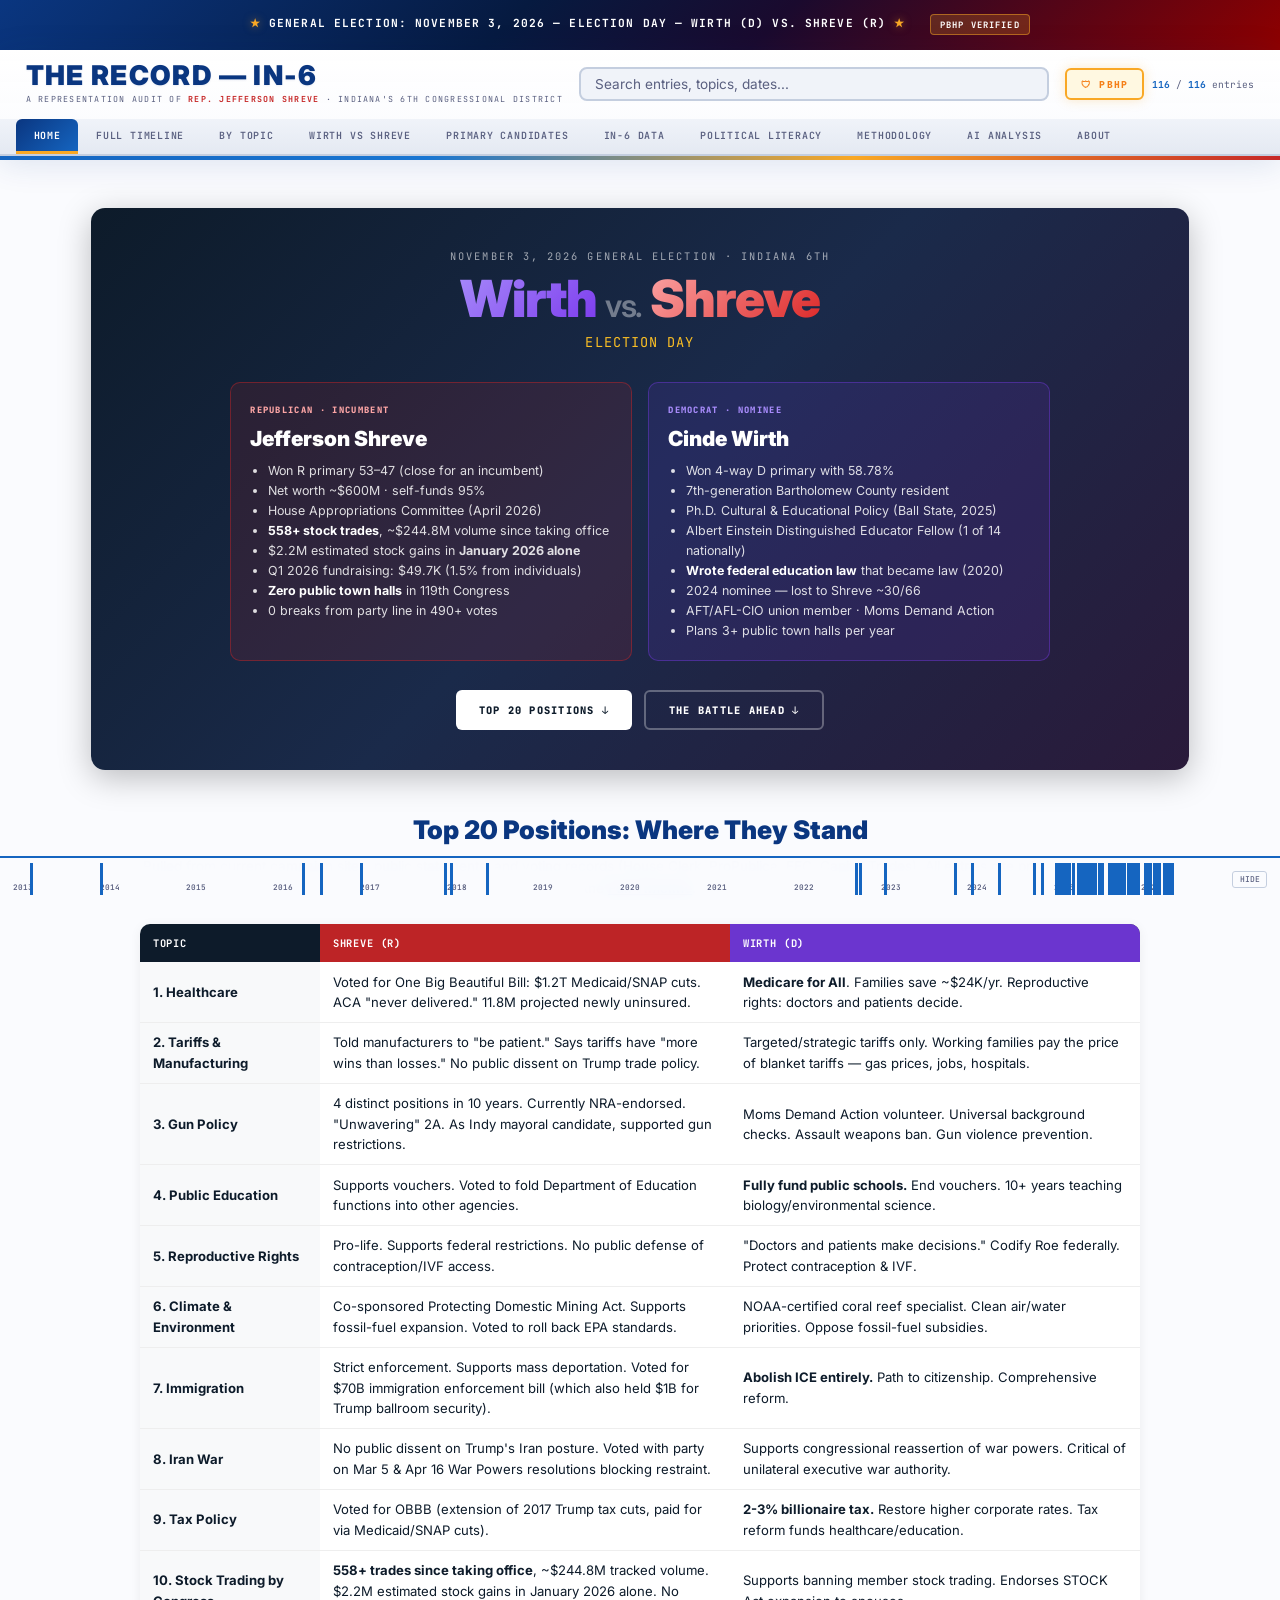
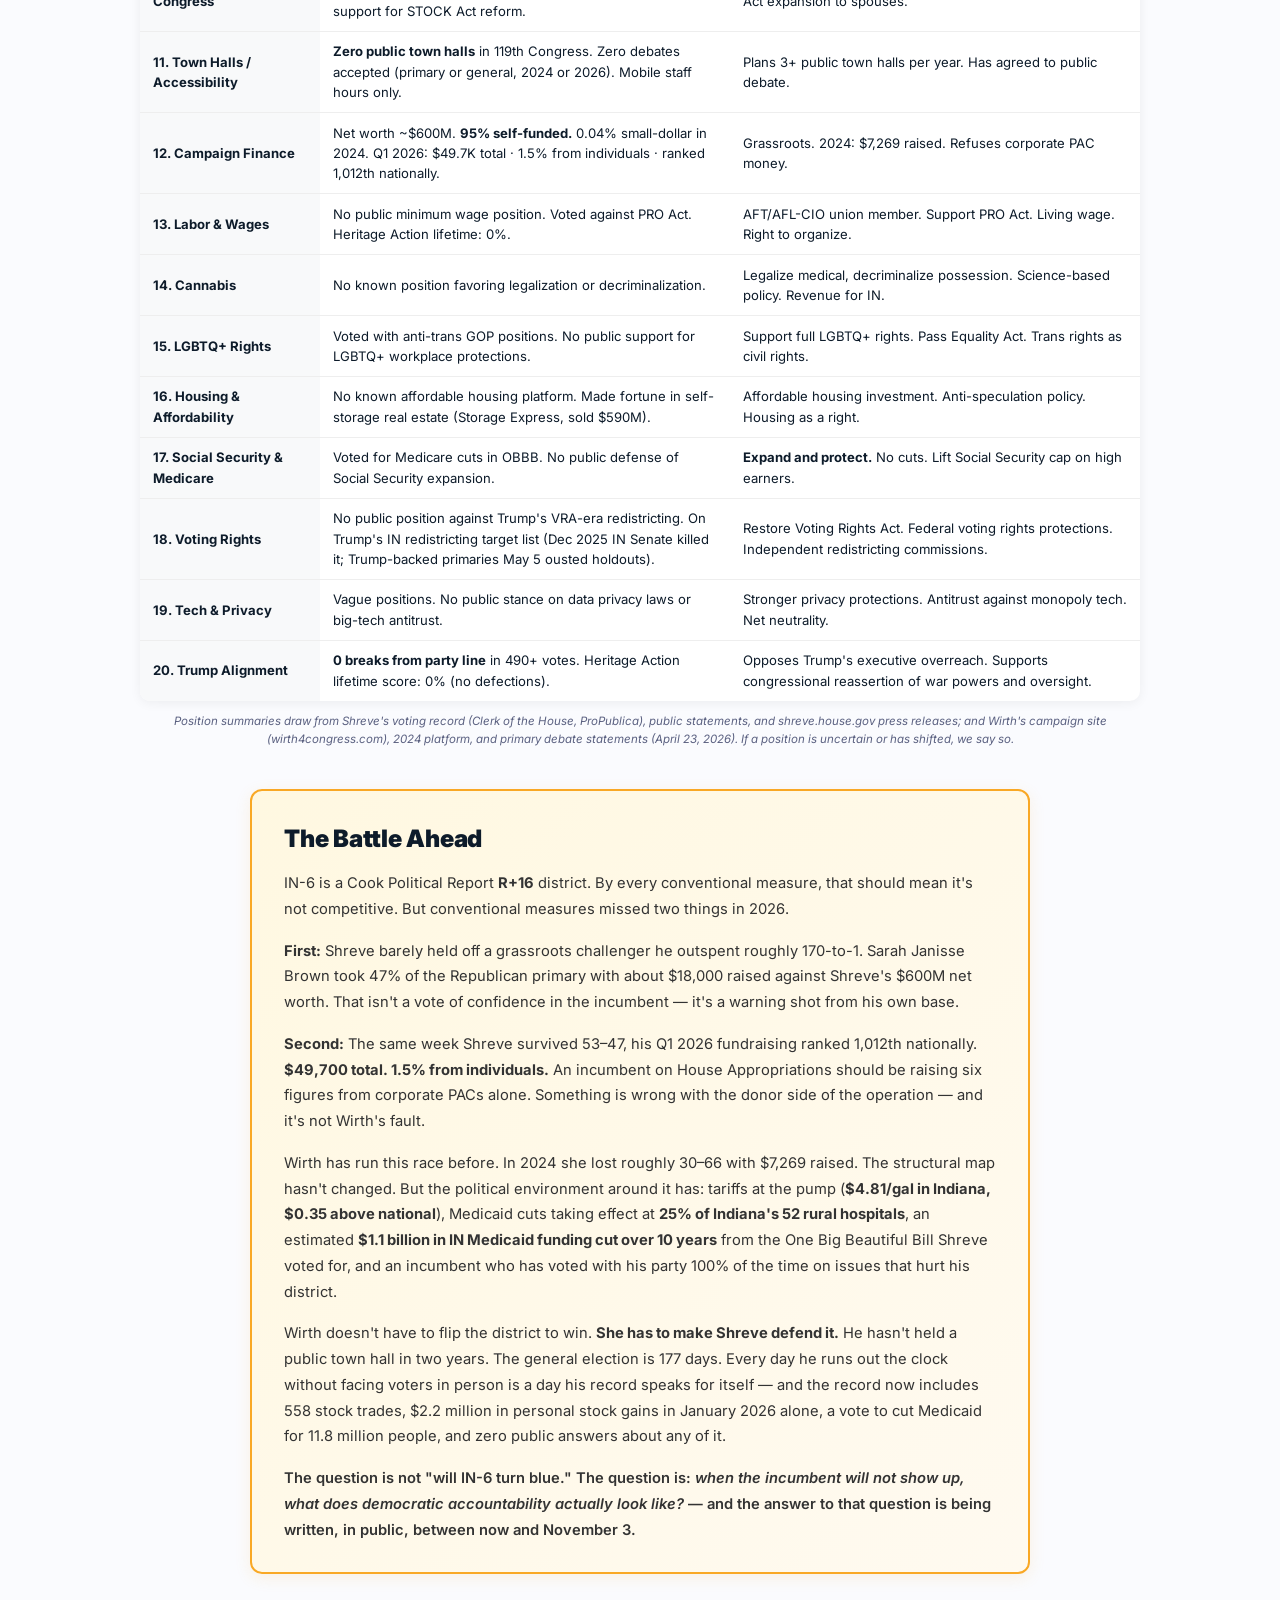
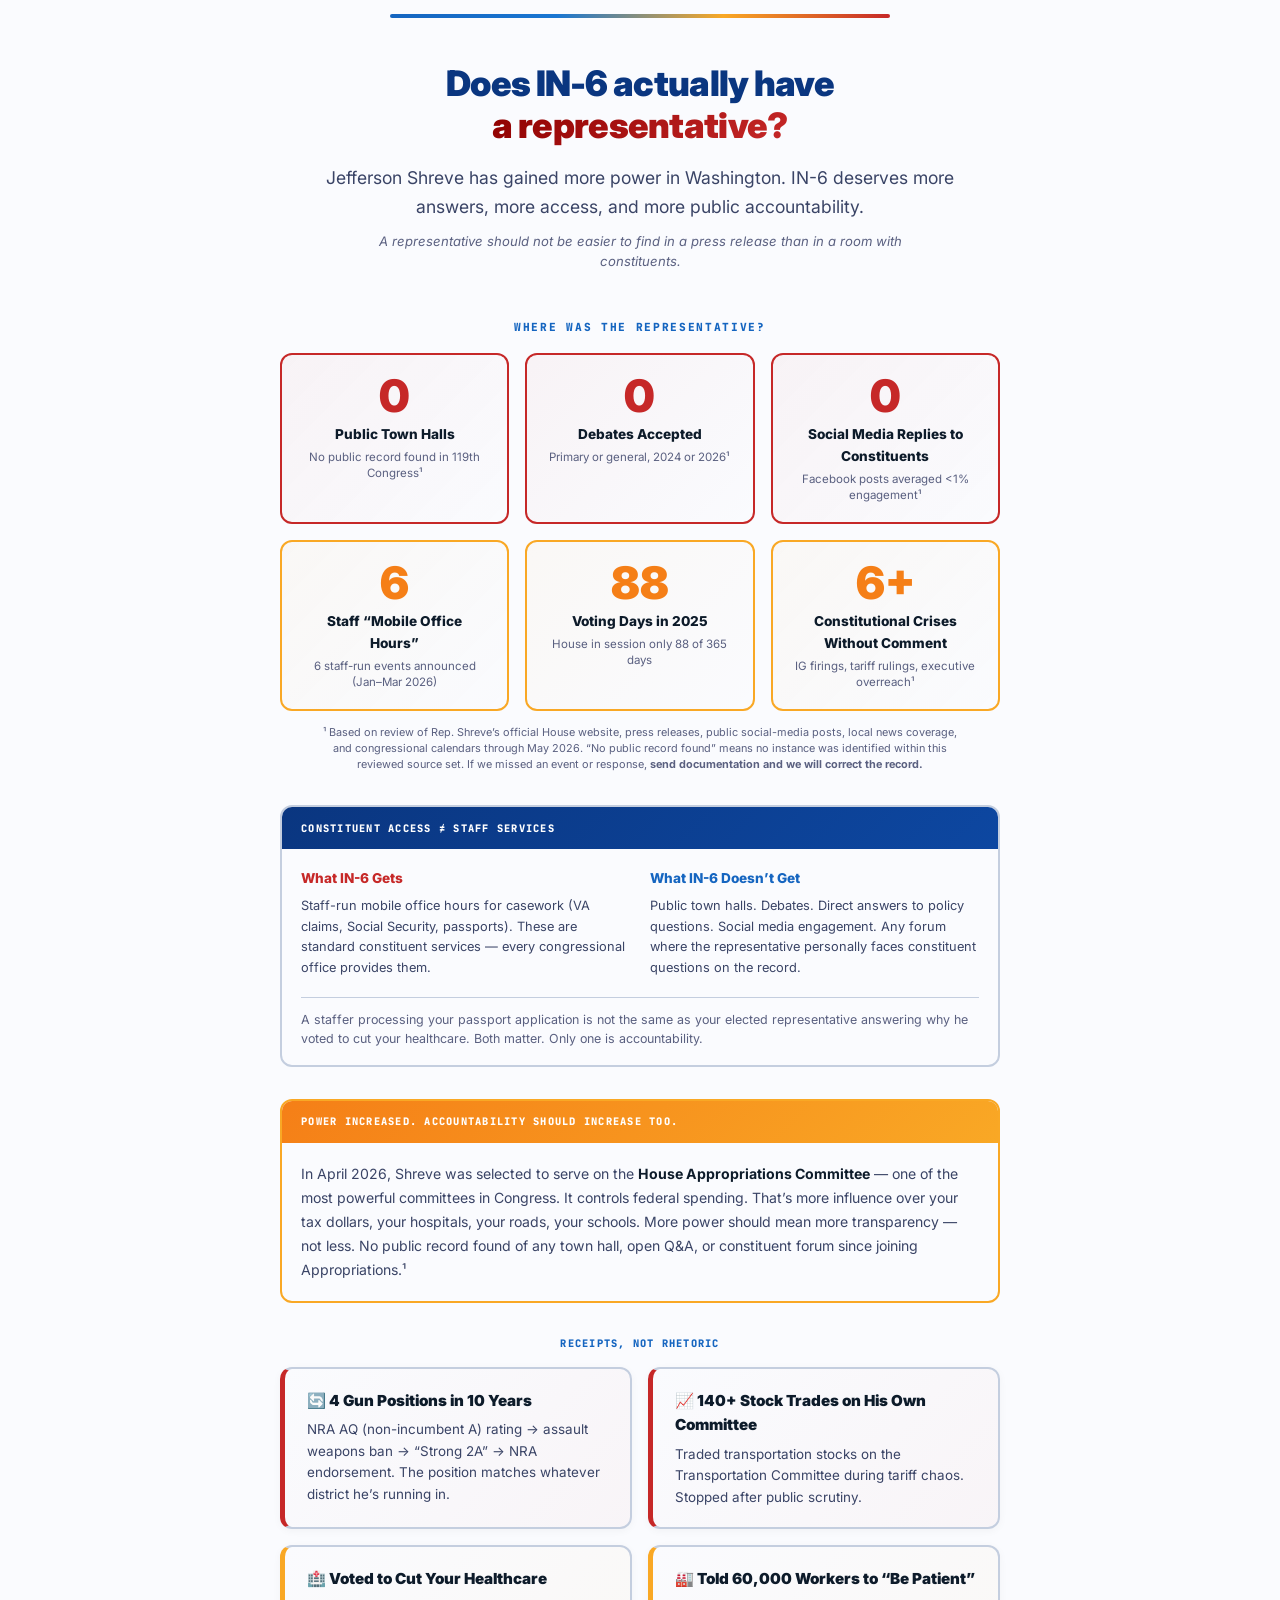
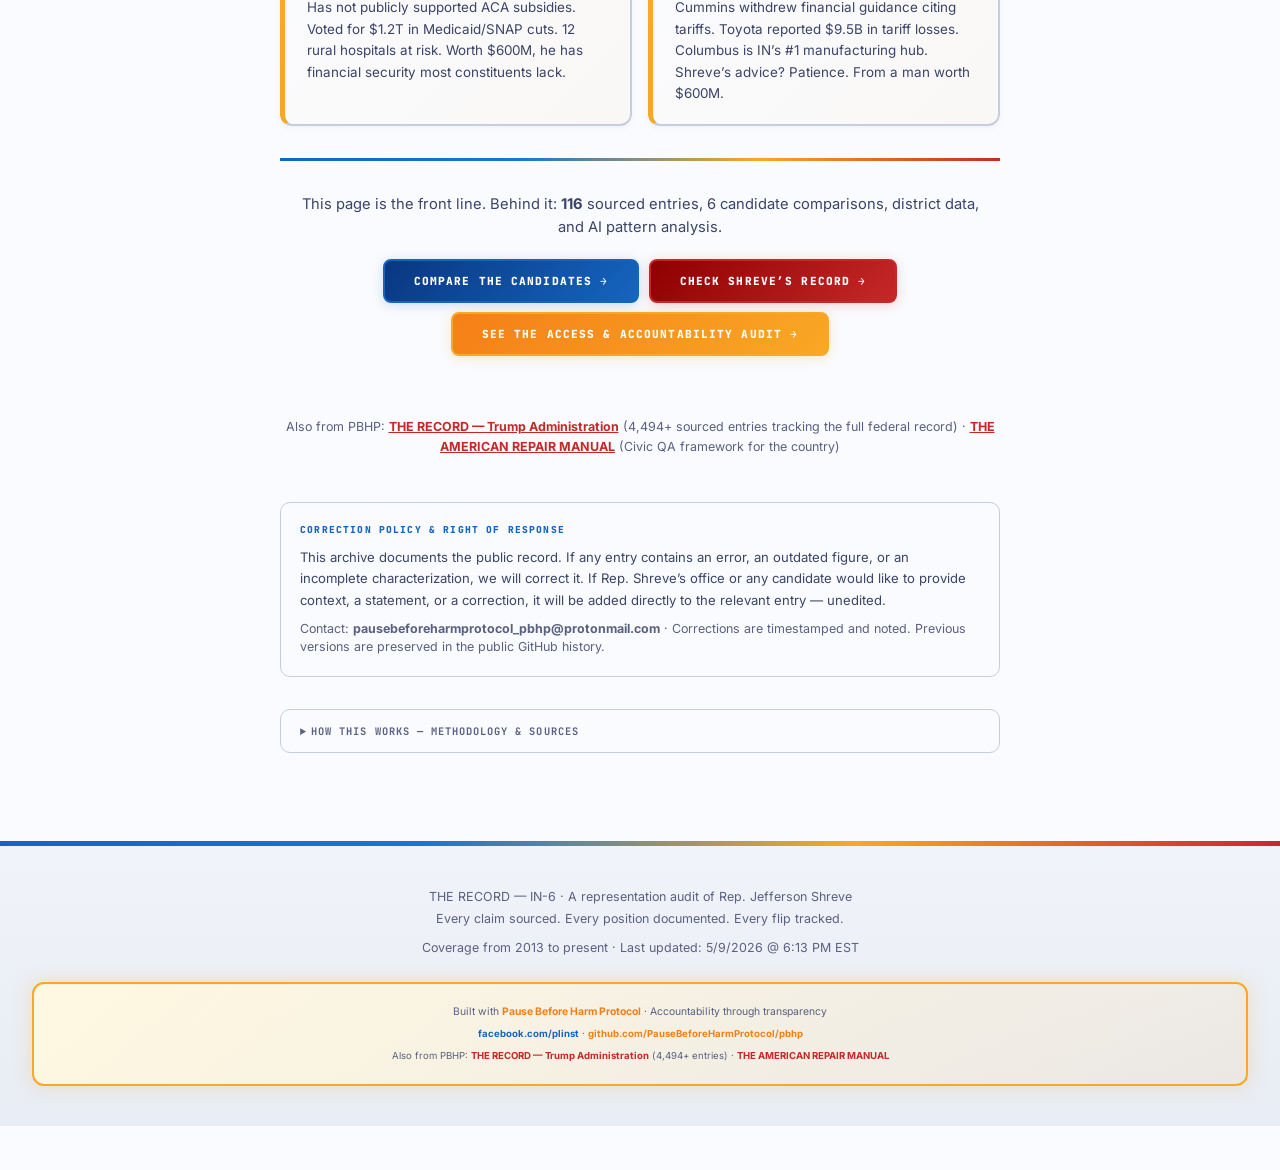
==== commit 7031d308: "Audit fixes: L1341 past-tense rewrite (May 5 strategies started, Wirth won 58.78%); source count ali" ====
--- a/index.html
+++ b/index.html
@@ -102,6 +102,7 @@
 .lbl-facts{color:#fff;background:var(--grad-dem);}
 .lbl-sig{color:#fff;background:linear-gradient(135deg,var(--green),#43A047);}
 .lbl-goal{color:#fff;background:var(--grad-gop);}
+.lbl-mt{background:#fff8e1;color:#5a4500;border:1px solid #f9a825;}
 .entry-section p{font-size:.83rem;line-height:1.65;color:var(--txt2);}
 .entry-sources{padding:.6rem 1.2rem;background:var(--bg2);border-top:1px solid var(--border);display:flex;gap:.6rem;flex-wrap:wrap;align-items:center;}
 .entry-sources .src-lbl{font-family:'JetBrains Mono',monospace;font-size:.5rem;text-transform:uppercase;letter-spacing:.1em;color:var(--dim);font-weight:600;}
@@ -587,7 +588,7 @@
     <div style="padding:.8rem 1.2rem 1.2rem;">
       <p style="font-size:.82rem;color:var(--txt2);line-height:1.6;">Every entry uses three layers: <strong style="color:var(--dem);">THE FACTS</strong> (sourced from public records, FEC filings, news reporting), <strong style="color:var(--green);">SIGNIFICANCE</strong> (why it matters for IN-6), and <strong style="color:var(--gop);">THE GOALPOST</strong> (documented talking points). The archive labels analysis as analysis. You can verify every claim against the cited sources.</p>
       <p style="font-size:.82rem;color:var(--txt2);line-height:1.6;margin-top:.5rem;"><strong>Scope:</strong> This review covers Rep. Shreve&rsquo;s official House website, press releases, public social-media posts, local and national news coverage, FEC filings, congressional records, and voting data from 2013&ndash;present. &ldquo;No public record found&rdquo; means no instance was identified within this source set &mdash; not a claim of absolute non-existence.</p>
-      <p style="font-size:.78rem;color:var(--dim);margin-top:.5rem;"><span id="statEntries">116</span> entries &middot; <span id="statSources">193</span> sources &middot; <span id="statTopics">189</span> topics &middot; Coverage: 2013&ndash;present &middot; Updated: 5/9/2026 @ 6:13 PM EST</p>
+      <p style="font-size:.78rem;color:var(--dim);margin-top:.5rem;"><span id="statEntries">116</span> entries &middot; <span id="statSources">194</span> sources &middot; <span id="statTopics">189</span> topics &middot; Coverage: 2013&ndash;present &middot; Updated: 5/9/2026 @ 6:13 PM EST</p>
     </div>
   </details>
 
@@ -1337,7 +1338,7 @@
       <div class="cg-cell baker-cell">National progressives often from urban/suburban blue districts. Don't face IN-6's challenge of winning in deep-red territory with progressive policy.</div>
     </div>
     <div class="phil-note" style="margin-top:1rem;font-size:.82rem;line-height:1.6;color:var(--dem3);background:var(--demL);padding:.8rem 1rem;border-radius:8px;border-left:4px solid var(--gold);font-style:italic;">
-      <strong>The strategic question for IN-6 Democrats:</strong> Do you nominate the candidate closest to your values (Amyx or Wirth for progressives, Baker for moderates), or the candidate most likely to beat Shreve in a general election? In an R+16 district, both arguments have merit. What matters most is turnout &mdash; the candidate who excites voters to actually show up wins primaries. In 2024, Wirth raised $7,269 and got 29.8%. The ceiling for Democrats in IN-6 requires either massive turnout shifts or crossover appeal. Both strategies start with showing up on May 5.
+      <strong>The strategic question for IN-6 Democrats:</strong> Do you nominate the candidate closest to your values (Amyx or Wirth for progressives, Baker for moderates), or the candidate most likely to beat Shreve in a general election? In an R+16 district, both arguments have merit. What matters most is turnout &mdash; the candidate who excites voters to actually show up wins primaries. In 2024, Wirth raised $7,269 and got 29.8%. The ceiling for Democrats in IN-6 requires either massive turnout shifts or crossover appeal. Both strategies started with showing up on May 5 — and 58.78% of Democratic primary voters picked Wirth.
     </div>
   </div>
 
@@ -1565,6 +1566,56 @@
 
 
 
+
+  <!-- ===== PRIMARY ANALYSIS / TIMELINE / WHAT'S NEXT ===== -->
+  <div style="margin:2.5rem 0 1rem;background:linear-gradient(135deg,#fff,#f9fafb);border:1px solid var(--border);border-radius:12px;padding:1.6rem 1.8rem;">
+    <h3 style="font-size:1.3rem;font-weight:900;color:var(--dem3);margin:0 0 .8rem;letter-spacing:-.01em;">How the May 5 Primary Actually Turned Out</h3>
+
+    <p style="font-size:.92rem;line-height:1.75;color:#333;margin:0 0 1rem;">In a district rated <strong>Cook PVI R+16</strong>, the Republican primary was supposed to be a coronation. It wasn&rsquo;t. <strong>Jefferson Shreve held off Sarah Janisse Brown 53&ndash;47 &mdash; a margin of about 3,000 votes statewide.</strong> For an incumbent who outspent his challenger roughly 170-to-1, who sits on House Appropriations, who carried Trump&rsquo;s endorsement and the NRA&rsquo;s, that is not a comfortable outcome. It is the kind of outcome that has staffers in safe seats updating their resumes.</p>
+
+    <h4 style="font-size:1rem;font-weight:800;color:#0d1b2a;margin:1.5rem 0 .5rem;">Sarah Janisse Brown ran a real campaign</h4>
+    <p style="font-size:.92rem;line-height:1.75;color:#333;margin:0 0 1rem;">Brown raised about <strong>$18,000</strong> against a $600M incumbent. She is a mother of <strong>fifteen</strong> &mdash; several adopted from Ukraine &mdash; a published author of more than 360 books, and the founder of a dyslexia-therapy program that has reportedly served 10,000+ children. Her platform was MAHA-aligned (Make America Healthy Again), pro&ndash;school-choice, &ldquo;unwavering&rdquo; 2A, and she went directly at Shreve&rsquo;s NRA F-rating from his 2023 mayoral run. Whatever you think of those positions individually, she ran them on her own terms and on her own dime, and <strong>47% of Republican primary voters in IN-6 picked her over their incumbent</strong>. That is not a vanity bid. That is a base that has noticed something.</p>
+
+    <h4 style="font-size:1rem;font-weight:800;color:#0d1b2a;margin:1.5rem 0 .5rem;">Did Democrats cross over to vote against Shreve?</h4>
+    <p style="font-size:.92rem;line-height:1.75;color:#333;margin:0 0 .8rem;">Indiana doesn&rsquo;t require party registration; voters choose which primary ballot to take at the polling place. So the crossover-voting hypothesis is operationally available, and there is some evidence it happened &mdash; though it&rsquo;s probably not the whole story.</p>
+
+    <p style="font-size:.92rem;line-height:1.75;color:#333;margin:0 0 .8rem;"><strong>The data:</strong> In Marion County (where IN-6 overlaps with Indianapolis south), roughly <strong>80% of ballots cast were Democratic in 2026 &mdash; up from about 60% in 2018 and 2022</strong>. Hamilton County (the largest IN-6 county) saw a <strong>260% spike in early voting</strong>, with both parties contesting hard. Wirth still took 58.78% of the four-way Democratic field, so most Dems clearly pulled D ballots. But somewhere in the gap between Brown&rsquo;s polling-prediction floor and her actual 47% finish, a non-trivial slice of voters who don&rsquo;t normally show up in Republican primaries appear to have shown up.</p>
+
+    <p style="font-size:.92rem;line-height:1.75;color:#333;margin:0 0 1rem;"><strong>The framing:</strong> &ldquo;MAHA over MAGA&rdquo; gave anti-Shreve voters a way to register dissent inside the GOP without crossing the partisan line on the rest of their ballot. Brown&rsquo;s pitch is closer to libertarian-populist health-and-family conservatism than to movement MAGA &mdash; and for any Democrat or independent who concluded that a House Appropriations seat in MAGA&rsquo;s back pocket was the worst outcome, taking an R ballot to vote for Brown was a coherent move. That said, even if every crossover voter went for Brown, 53&ndash;47 wouldn&rsquo;t survive the test on its own. Most of the dissatisfaction registered in the IN-6 numbers came from Republicans inside their own primary. The site&rsquo;s job is to record both possibilities &mdash; not to call which one mattered more &mdash; and to let November settle it.</p>
+
+    <h4 style="font-size:1rem;font-weight:800;color:#0d1b2a;margin:1.5rem 0 .5rem;">The Democratic field: Wirth wins; Amyx earns standing</h4>
+
+    <p style="font-size:.92rem;line-height:1.75;color:#333;margin:0 0 1rem;"><strong>Wirth&rsquo;s 58.78% in a four-way race is a strong primary mandate.</strong> It also reflects a real tactical fact about IN-6: the Democratic primary electorate, when it shows up, is more progressive than it is moderate. The Einstein Fellowship, the federal education law authorship, the AFT/AFL-CIO union membership, and the Moms Demand Action affiliation all read more clearly to that primary electorate than &ldquo;moderate Democrat&rdquo; messaging would have. The November question is whether Wirth can hold that primary base while reaching the disaffected Republicans and independents who pushed Brown to 47%. Some of those voters do not policy-overlap with Wirth at all. Some of them &mdash; on healthcare costs, on rural-hospital closures, on stock trading, on town-hall accountability &mdash; absolutely do.</p>
+
+    <p style="font-size:.92rem;line-height:1.75;color:#333;margin:0 0 1rem;"><strong>Kory Amyx underperformed expectations relative to Wirth, but earned the standing he ran on.</strong> He came in with no prior congressional run, modest donations, and a commitment to door-knock more than 23,000 households. He ran Medicare for All (phased), $20&ndash;25 minimum wage, and pledged 3+ public town halls per year. He finished third in Hancock County (894 votes &mdash; virtually tied with Boyd&rsquo;s 919) behind Wirth&rsquo;s 3,829. That is a steep climb for a first-time federal candidate against a three-cycle nominee with name recognition from 2020 and 2024. But the volunteer infrastructure he built does not disappear because the count went the other way; many of those door-knockers are now available to whoever holds the Democratic line in November &mdash; and that&rsquo;s Wirth. From basically nowhere, with limited donations, Amyx made a real move. That deserves the record reflecting it.</p>
+
+    <p style="font-size:.92rem;line-height:1.75;color:#333;margin:0 0 1rem;"><strong>Nick Baker</strong> ran the moderate &ldquo;small-government Democrat&rdquo; lane, betting that pragmatic centrism would beat progressive purity in a deep-red district. The numbers said no &mdash; he came in fourth in Hancock County. <strong>David Boyd</strong>&rsquo;s federal-service-and-Navy-veteran background got him a hearing, but his absence from the April 23 Democratic candidate debate hurt his name recognition, and he didn&rsquo;t consolidate the moderate vote. Both ran honest campaigns. Both deserve respect for standing up. Both are documented above.</p>
+
+    <h4 style="font-size:1rem;font-weight:800;color:#0d1b2a;margin:1.5rem 0 .5rem;">Timeline of the race</h4>
+    <ul style="margin:0 0 1rem;padding-left:1.3rem;font-size:.88rem;line-height:1.75;color:#333;">
+      <li><strong>Late 2025 / early 2026</strong> &mdash; Field forms. Brown announces R primary challenge to Shreve. Amyx, Baker, Boyd, and Wirth declare on the Democratic side. Indiana Senate kills Trump&rsquo;s redistricting bill 31&ndash;19 (Dec 11, 2025) &mdash; setting the May 5 retaliation context.</li>
+      <li><strong>Q1 2026 (Jan&ndash;Mar)</strong> &mdash; Shreve&rsquo;s fundraising posts at $49.7K, ranked 1,012th nationally. Capitol Trades and Quiver Quantitative document the cumulative trade total at 558+ transactions, $244.8M volume, with $2.2M in estimated personal stock gains in January alone.</li>
+      <li><strong>April 22, 2026</strong> &mdash; House Minority Leader Hakeem Jeffries uses the phrase &ldquo;maximum warfare&rdquo; about Democratic redistricting strategy &mdash; the same phrase a person close to Trump used about WH strategy. Background tension that resurfaces in May.</li>
+      <li><strong>April 23, 2026</strong> &mdash; Democratic primary candidate debate. Wirth, Amyx, Baker participate; Boyd is absent. Cannabis legalization unanimously supported among those present. Healthcare and gun policy positions sharpen.</li>
+      <li><strong>April 29, 2026</strong> &mdash; Shreve introduces the Rural Animal Shelter Investment Act with a Democrat (Rep. Shomari Figures, AL). Reads as a pre-primary bipartisanship gesture.</li>
+      <li><strong>April 30, 2026</strong> &mdash; Late-stage early voting closes. Hamilton County logs ~14,000 early ballots, up about 10,000 from 2022 (~260% increase).</li>
+      <li><strong>May 1, 2026</strong> &mdash; Trump declares Iran hostilities &ldquo;terminated&rdquo; to bypass the War Powers Act 60-day deadline while the blockade remains in effect. Repair Manual launches publicly.</li>
+      <li><strong>May 2, 2026</strong> &mdash; Spirit Airlines announces wind-down after the Trump administration declines a $500M bailout; Iran-war fuel prices cited as the trigger. The closure becomes a tariff/Iran-war accountability story IN voters can feel at the pump and at the airport.</li>
+      <li><strong>May 5, 2026 &mdash; Primary Day.</strong> Shreve wins R primary <strong>53&ndash;47</strong> over Brown (~3,000-vote margin). Wirth wins D primary with <strong>58.78%</strong> over Amyx, Baker, Boyd in a four-way race. Trump-aligned forces oust five GOP state senators who blocked the December redistricting bill ($12M+ ad spend).</li>
+      <li><strong>May 6&ndash;8</strong> &mdash; Post-primary coverage. SCOTUS-narrowed VRA triggers immediate redraws in Florida (4 May) and Tennessee (7 May). Iran &ldquo;ceasefire&rdquo; collapses; Trump calls active strikes a &ldquo;love tap.&rdquo; Court of International Trade rules Trump&rsquo;s 10% global tariff illegal.</li>
+      <li><strong>May 9, 2026 (today)</strong> &mdash; Site pivots to general-election framing: Wirth (D) vs. Shreve (R), 177 days to November 3.</li>
+    </ul>
+
+    <h4 style="font-size:1rem;font-weight:800;color:#0d1b2a;margin:1.5rem 0 .5rem;">What comes next</h4>
+
+    <p style="font-size:.92rem;line-height:1.75;color:#333;margin:0 0 1rem;"><strong>Shreve enters the general with new pressures.</strong> Q1 2026 fundraising at the 1,012th-nationally tier is unsustainable for an incumbent on Appropriations. The 53&ndash;47 margin in his own primary is the kind of result that prompts donor-class second-guessing. The 558+ stock trades, the $2.2M January 2026 gain, and the Spirit Airlines collapse all became broadly visible during the primary cycle &mdash; the general electorate now has a richer factual record to evaluate than the 2024 electorate had. The $1.1B in projected Indiana Medicaid cuts from OBBB are now visible at 25% of Indiana&rsquo;s 52 rural hospitals, several of which have already cut services. The gas at the pump is 35 cents above the national average. None of those facts are abstract in IN-6.</p>
+
+    <p style="font-size:.92rem;line-height:1.75;color:#333;margin:0 0 1rem;"><strong>Wirth enters with new advantages.</strong> She has run this district before, so the operational learning curve is shorter. She has a clear primary mandate (58.78%) and the volunteer infrastructure of Amyx&rsquo;s 23,000-door operation potentially available. The donor environment around an incumbent struggling to raise money is more favorable than it was in 2024. And the post-OBBB environment around healthcare, around Iran-war fuel prices, and around stock-trading scrutiny is genuinely different than it was in 2024. None of that changes the underlying R+16 math. All of it changes how the math is contested.</p>
+
+    <p style="font-size:.92rem;line-height:1.75;color:#333;margin:0;font-weight:600;">The general election is 177 days. The accountability question is the same one it has been: <em>will the incumbent show up &mdash; to a town hall, to a debate, to a public answer about the trades and the votes &mdash; or will he run out the clock?</em> The site will track which it is, every week, until polls close November 3.</p>
+  </div>
+
+
   <div style="margin-top:2rem;background:#fff8e1;border:2px solid #f9a825;border-radius:10px;padding:1.2rem;">
     <h4 style="font-size:.7rem;font-family:'JetBrains Mono',monospace;text-transform:uppercase;letter-spacing:.12em;color:#5a4500;font-weight:800;margin:0 0 .6rem;">A Note On The Primary</h4>
     <p style="font-size:.85rem;color:#5a4500;line-height:1.65;margin:0;">In a heavily Republican district (Cook PVI R+16), primaries often determine the winner. The May 5 result reflected: (1) Shreve's incumbency advantage and money, narrowly held against an unfunded grassroots challenger (53&ndash;47); (2) a Democratic field where progressive credentials, moderation, and grassroots energy split four ways before consolidating around the eventual nominee. Whatever you think of the outcome, every name on this page chose to run. That itself is the precondition for accountability.</p>
@@ -2040,7 +2091,9 @@
 </div>
 
 <!-- DATA -->
-<script type="application/json" id="dataEntries">[{"sort": "2013-03-15", "date": "Mar 2013", "text": "Jefferson Shreve Appointed to Indianapolis City-County Council — Never Elected. Shreve is appointed to the Indianapolis City-County Council District 23 seat after Republican Jeff Cardwell resigns to take a cabinet position under Governor Mike Pence. Shreve is selected by a Republican Party caucus, not by voters. He will serve until January 2016 without ever running for or winning the seat in a general election.", "sig": "His political career begins with an appointment, not an election. The voters of District 23 never chose him. A party caucus did. This becomes a pattern — Shreve's political career is built on appointments, self-funding, and party connections, not on winning competitive general elections.", "goal": "Shreve's campaign materials describe him as a 'former city-county councilmember' without noting he was appointed, not elected. The distinction matters: elected officials earn a mandate. Appointed officials are given one by a party.", "src": [{"t": "WFYI", "url": "https://www.wfyi.org/news/articles/former-councilor-jefferson-shreve-takes-jeff-millers-city-county-council-seat"}, {"t": "Ballotpedia", "url": "https://ballotpedia.org/Jefferson_Shreve"}], "etype": "event", "dprec": "month", "tags": ["appointments", "city-council", "elections"]},{"sort": "2014-01-01", "date": "2014", "text": "Shreve Serves on Metropolitan Development Commission While Owning Real Estate Business. While serving his appointed city council term, Shreve also serves as a commissioner on the Indianapolis Metropolitan Development Commission (MDC) — the body that approves development projects, zoning changes, and incentive packages — while simultaneously owning a growing real estate and self-storage business in the Indianapolis metro area.", "sig": "The Metropolitan Development Commission controls which development projects get approved, which zoning variances are granted, and which tax incentives are awarded. Serving on the MDC while owning a real estate business creates an inherent conflict of interest, even if Shreve recused himself from decisions directly involving his properties. The knowledge, connections, and inside access to development planning alone provide enormous business advantages.", "goal": "This is the kind of structural conflict that erodes public trust even without provable wrongdoing. A real estate developer sitting on the commission that approves real estate development has advantages that no amount of recusal can fully address. The question isn't whether Shreve broke any rules — it's whether the rules allow people like Shreve to benefit from positions like this.", "src": [{"t": "Ballotpedia", "url": "https://ballotpedia.org/Jefferson_Shreve"}, {"t": "IBJ", "url": "https://www.ibj.com/articles/mayoral-candidates-differ-on-approach-to-downtown-incentives"}], "etype": "context", "dprec": "year", "tags": ["metropolitan-development-commission", "conflict-of-interest", "real-estate", "zoning", "development"]},{"sort": "2016-05-03", "date": "May 3, 2016", "text": "Shreve Loses State Senate Primary — Runs Explicitly Anti-Choice Campaign — NRA A-Rating. Shreve runs for Indiana State Senate District 36, campaigning on a platform to 'protect the unborn.' He receives an A rating from the NRA. He loses the Republican primary to Jack Sandlin by 2.6%. The conservative blog 'Advance Indiana' runs a post titled: 'Sorry, But Jefferson Shreve Is No Conservative.'", "sig": "His first attempt at a competitive election ends in defeat — within his own party. Even running on anti-choice credentials and NRA support, Republican primary voters reject him. The 'no conservative' label from his own side foreshadows a career of shifting positions to match whatever office he's seeking.", "goal": "Shreve claims he 'stands for what he stands for.' But the 2016 NRA AQ rating and anti-choice platform will become unrecognizable within seven years when he runs for mayor on gun control. The positions aren't principles — they're applications.", "src": [{"t": "Ballotpedia", "url": "https://ballotpedia.org/Jefferson_Shreve"}, {"t": "Wikipedia", "url": "https://en.wikipedia.org/wiki/Jefferson_Shreve"}], "etype": "event", "dprec": "day", "tags": ["elections", "guns", "abortion", "flip-flops"]},{"sort": "2016-07-15", "date": "Jul 2016", "text": "Shreve Serves as Trump Delegate at 2016 Republican National Convention — Campaign Surrogate From Day One. Jefferson Shreve serves as a district-level delegate to the 2016 Republican National Convention, voting for Donald Trump's nomination. He actively campaigns as a Trump surrogate during the 2016 general election. This alignment predates his congressional run by eight years.", "sig": "Shreve's Trump loyalty isn't opportunistic — it's foundational. He was a delegate and surrogate in 2016 before Trump won. This context matters for understanding his 490+ party-line votes: he's not being pressured into loyalty. He chose it. The 'independent businessman' brand is a campaign fiction. The Trump soldier reality started in Cleveland in 2016.", "goal": "Shreve's 2023 mayoral campaign positioned him as a moderate Republican who could cross party lines. His 2016 RNC delegation and Trump surrogacy tell a different story. The moderate positioning was for Indianapolis voters. The Trump loyalty is who he's been since before he held office.", "src": [{"t": "Ballotpedia", "url": "https://ballotpedia.org/Jefferson_Shreve"}, {"t": "Wikipedia", "url": "https://en.wikipedia.org/wiki/Jefferson_Shreve"}], "etype": "event", "dprec": "month", "tags": ["trump", "party-loyalty", "elections"]},{"sort": "2017-01-01", "date": "2017-2023", "text": "Shreve Chairs Self-Storage Association Board — Industry's Top Lobbyist Before Entering Politics. From 2017 to 2023, Shreve serves as director and chairman of the board of the Self-Storage Association (SSA), the industry's primary lobbying organization. The SSA lobbies Congress on taxation, zoning, environmental regulation, and property rights — all issues Shreve now votes on.", "sig": "Shreve didn't just own storage facilities — he led the industry's lobbying arm. The SSA actively lobbied for the tax provisions that benefited storage operators (including Shreve's 107 facilities), against environmental regulations that could affect facility construction, and for favorable zoning policies. Now Shreve sits in Congress voting on the exact same issues he spent 6 years lobbying about from the other side.", "goal": "The revolving door between lobbying and legislating is one of the most corrosive forces in American politics. Shreve didn't just walk through that door — he ran the lobbying organization and then moved directly into the legislature. The interests he spent 6 years advocating for as SSA chairman are now the interests he votes on as a congressman.", "src": [{"t": "Inside Self Storage", "url": "https://www.insideselfstorage.com/self-storage-industry-news/founder-of-self-storage-operation-storage-express-wins-u-s-house-of-representatives-seat-in-indiana"}], "etype": "context", "dprec": "year", "tags": ["self-storage-association", "lobbying", "revolving-door", "conflict-of-interest", "SSA", "industry"]},{"sort": "2017-12-22", "date": "Dec 22, 2017", "text": "Trump Signs Tax Cuts and Jobs Act — Self-Storage Industry Gets Massive Tax Benefits That Directly Enriched Shreve. The Tax Cuts and Jobs Act of 2017 includes 100% bonus depreciation, cost segregation acceleration, and Section 179D energy efficiency deductions — all of which disproportionately benefit self-storage facility owners. At the time, Shreve owns 107+ Storage Express facilities worth hundreds of millions.", "sig": "The 2017 tax law was a goldmine for self-storage operators. Cost segregation alone allows reclassifying 25-40% of facility improvement value into accelerated depreciation schedules. With 107 facilities, Shreve could have saved tens of millions in taxes. He then sold the business for $590 million in 2022 — a sale price that reflected these favorable tax conditions. Now he votes to make these tax cuts permanent.", "goal": "Shreve benefited enormously from the 2017 tax cuts as a self-storage mogul. Now, as a congressman, he votes to make those same tax cuts permanent. He's not voting to help IN-6 families earning $74,000 — he's voting to preserve the tax structure that made him $600 million.", "src": [{"t": "Inside Self Storage", "url": "https://www.insideselfstorage.com/tax-issues/what-s-your-plan-tax-considerations-for-today-s-self-storage-operators"}, {"t": "Energy Tax Savers", "url": "https://www.energytaxsavers.com/articles/Self-Storage-Facilities"}], "etype": "context", "dprec": "day", "tags": ["tax-cuts", "TCJA", "self-storage", "personal-benefit", "depreciation", "wealth"]},{"sort": "2018-01-15", "date": "Jan 2018", "text": "Shreve Appointed to Second City Council Seat — Replacing Councilman Who Pled Guilty to Battery (Child Molestation Investigation). Shreve is appointed by a Republican caucus to fill the Indianapolis City-County Council District 16 seat vacated by Jeff Miller, who resigned after pleading guilty to four battery charges stemming from a child molestation investigation. Again, Shreve is selected by party insiders, not voters.", "sig": "Two city council seats, both through appointment, neither through election. Shreve's political career through 2020 is defined by this pattern: party insiders choose him, voters never do. He also serves on the Metropolitan Development Commission — the body that approves development projects and incentives — while maintaining his real estate business interests.", "goal": "A politician who has never won a competitive general election before Congress — and whose two city council seats came through backroom party caucus selections — doesn't have the same relationship with voters that someone who earned their seat does. Shreve bought his way to Congress; party bosses gave him everything else.", "src": [{"t": "WFYI", "url": "https://www.wfyi.org/news/articles/former-councilor-jefferson-shreve-takes-jeff-millers-city-county-council-seat"}, {"t": "Ballotpedia", "url": "https://ballotpedia.org/Jefferson_Shreve"}], "etype": "event", "dprec": "month", "tags": ["appointments", "city-council", "never-elected", "party-insiders", "metropolitan-development-commission"]},{"sort": "2018-06-15", "date": "Jun 2018", "text": "Shreve Appointed to City Council a Second Time — Again, Never Elected. Shreve is appointed to Indianapolis City-County Council District 16 after Republican Jeff Miller resigns. Once again, a party caucus selects him — not voters. He will serve through 2020 without running for or winning a general election for this seat either.", "sig": "Two separate council appointments. Zero council elections won. The pattern is now established: Shreve's political career advances through party gatekeepers, not democratic elections. He has never persuaded a general electorate to choose him for any office.", "goal": "Campaign materials list two terms on the City-County Council as experience. What they don't say: both terms were appointed, and he never ran in a general election for either seat. Experience without a mandate.", "src": [{"t": "WFYI", "url": "https://www.wfyi.org/news/articles/former-councilor-jefferson-shreve-takes-jeff-millers-city-county-council-seat"}, {"t": "Ballotpedia", "url": "https://ballotpedia.org/Jefferson_Shreve"}], "etype": "event", "dprec": "month", "tags": ["appointments", "city-council", "elections"]},{"sort": "2022-09-15", "date": "Sep 15, 2022", "text": "Shreve Sells Storage Express for $590 Million — Becomes One of America's Wealthiest Future Congressmen. Jefferson Shreve sells his self-storage empire, Storage Express (107 properties across IL, IN, KY, OH, TN), to Extra Space Storage Inc. for approximately $590 million. He is immediately appointed to the Extra Space Storage board of directors, where he serves until entering Congress in 2025.", "sig": "This single transaction makes Shreve worth roughly $600 million — approximately 8,055 times the median household income of his future IN-6 constituents ($74,398). He will go on to use this wealth to self-fund multiple political campaigns, spending $19+ million of personal money across races. When your representative is worth 8,000x what you earn, who does he really understand?", "goal": "Shreve's wealth isn't just a number — it's a worldview gap. A man who sold a business for $590 million lives in a fundamentally different reality than a Fayette County family earning $40,000. His policy instincts — opposing ACA subsidies, supporting tax cuts for the wealthy — reflect his world, not IN-6's.", "src": [{"t": "PR Newswire", "url": "https://www.prnewswire.com/news-releases/extra-space-storage-inc-acquires-storage-express-and-appoints-jefferson-shreve-to-its-board-of-directors-301625892.html"}, {"t": "CoStar", "url": "https://www.costar.com/article/665983613/extra-space-storage-acquires-storage-express-for-590-million"}, {"t": "MarketScreener", "url": "https://www.marketscreener.com/quote/stock/EXTRA-SPACE-STORAGE-INC-12540/news/Extra-Space-Storage-Inc-acquired-Storage-Express-Llc-from-Jefferson-Shreve-for-approximately-590-m-41797181/"}], "etype": "event", "dprec": "day", "tags": ["wealth", "self-storage", "conflict-of-interest", "personal-benefit", "net-worth"]},{"sort": "2022-09-15", "date": "Sep 2022", "text": "Shreve Sells Storage Express for $590 Million — Creates Campaign War Chest. Extra Space Storage Inc. acquires Storage Express, the self-storage company Shreve built over 30 years, for $590 million. The deal includes 107 remotely-managed properties across four states plus 14 future development sites. Shreve is appointed to Extra Space's Board of Directors. Within two years, he'll spend $19.4 million of his own money on two political campaigns.", "sig": "The $590 million sale creates the campaign war chest that will fund his political future. Within two years, he'll spend $13.5 million trying to buy the Indianapolis mayor's office and another $5.9 million buying a congressional seat. The business success is real. Whether a $600 million fortune qualifies someone to represent a district where the median household earns $74,398 is the question the fortune can't answer.", "goal": "Shreve describes himself as a self-made businessman. The sale price is impressive. What it also created was a politician who could outspend any opponent at any level — and would. Twice.", "src": [{"t": "PR Newswire", "url": "https://www.prnewswire.com/news-releases/extra-space-storage-inc-acquires-storage-express-and-appoints-jefferson-shreve-to-its-board-of-directors-301625892.html"}, {"t": "CoStar", "url": "https://www.costar.com/article/665983613/extra-space-storage-acquires-storage-express-for-590-million"}], "etype": "event", "dprec": "month", "tags": ["business", "wealth", "campaign-finance"]},{"sort": "2022-10-01", "date": "Oct 2022 - Jan 2025", "text": "Shreve Serves on Extra Space Storage Board While Planning Congressional Run — $50M+ in Company Stock. After selling Storage Express for $590 million, Shreve joins the Extra Space Storage board of directors while holding $50+ million in company stock. He serves on the board through 2024, overlapping with his congressional campaign planning and launch.", "sig": "Shreve was simultaneously a board member of a $35 billion real estate investment trust (REIT), a holder of $50+ million in that company's stock, and a candidate for Congress where he would vote on tax policy affecting REITs. Extra Space Storage directly benefits from the same tax provisions (bonus depreciation, cost segregation) that Shreve now votes to make permanent.", "goal": "Board members have fiduciary duties to shareholders. Congressmen have duties to constituents. When you hold $50+ million in a company's stock while running for Congress and voting on tax policy that affects that company, those duties are in direct tension. Shreve's vote to extend the 2017 tax cuts increases the value of his Extra Space shares.", "src": [{"t": "PR Newswire", "url": "https://www.prnewswire.com/news-releases/extra-space-storage-inc-acquires-storage-express-and-appoints-jefferson-shreve-to-its-board-of-directors-301625892.html"}, {"t": "Quiver Quantitative", "url": "https://www.quiverquant.com/congresstrading/politician/Jefferson%20Shreve-S001229/net-worth"}], "etype": "context", "dprec": "month", "tags": ["extra-space-storage", "board-member", "conflict-of-interest", "REIT", "stock-holdings", "personal-benefit"]},{"sort": "2023-01-15", "date": "2023", "text": "Shreve Runs for Indianapolis Mayor on Gun Control — Supports Assault Weapons Ban — NRA Gives Him an F. Shreve enters the 2023 Indianapolis mayoral race with positions that contradict his 2016 state senate platform. He now supports a ban on assault weapon sales, repeal of Indiana's permitless carry law, and allowing local governments to set their own gun rules. The NRA rates him F. He proposes adding 400 IMPD officers.", "sig": "The same candidate who received an NRA AQ rating in 2016 now gets an F in 2023. The positions aren't just different — they're opposite. Assault weapons ban support in a Republican is notable. But the shift isn't principled evolution; the 2024 congressional campaign will prove that when every position flips back.", "goal": "Shreve says: 'If I change my policy or my position, it's because there's a lot of thought that went into it.' The thought that went into it: Indianapolis leans Democratic, so run on gun control. IN-6 is deep red, so run on the Second Amendment. Same candidate. Different zip code. Different beliefs.", "src": [{"t": "Mirror Indy", "url": "https://mirrorindy.org/indiana-elections-2024-jefferson-shreve-cynthia-wirth-congress-6th-district-us-house/"}, {"t": "Wikipedia", "url": "https://en.wikipedia.org/wiki/2023_Indianapolis_mayoral_election"}], "etype": "event", "dprec": "year", "tags": ["guns", "elections", "flip-flops"]},{"sort": "2023-11-07", "date": "Nov 7, 2023", "text": "Shreve Loses Indianapolis Mayoral Race After Spending $14.5 Million of Own Money — Outspent by Nobody. Despite spending $14.5 million from his personal fortune (93% of campaign total), Shreve loses the Indianapolis mayoral race to incumbent Joe Hogsett by over 31,000 votes. He fails to win despite outspending every mayoral candidate in Indianapolis history.", "sig": "$14.5 million couldn't buy the Indianapolis mayor's office. So Shreve moved to a more favorable district — the deeply red IN-6 — where $4.5 million in self-funding was enough. His pattern: when you can't win where you live, find somewhere you can buy. This is shopping for a constituency, not representing one.", "goal": "Shreve ran for mayor of Indianapolis on gun control, moderate Republicanism, and urban policy. He lost. One year later, he ran for Congress in rural IN-6 on border security, Second Amendment rights, and conservative credentials. He won. Same man, different product, different market. That's not conviction — that's marketing.", "src": [{"t": "IBJ", "url": "https://www.ibj.com/articles/shreve-gives-13-5m-to-his-mayoral-campaign-in-final-reporting-period"}, {"t": "WFYI", "url": "https://www.wfyi.org/news/articles/indianapolis-mayoral-candidates-report-more-than-20-million-in-campaign-contributions"}], "etype": "event", "dprec": "day", "tags": ["mayoral-race", "self-funding", "indianapolis", "loss", "district-shopping", "flip-flop"]},{"sort": "2023-11-07", "date": "Nov 7, 2023", "text": "Shreve Loses Mayoral Election by 20 Points Despite Spending $13.5 Million — Most Expensive Mayor's Race in Indianapolis History. Shreve loses to incumbent Democratic Mayor Joe Hogsett 59.4% to 40.6%. Shreve self-funds $13.5 million — 93% of his campaign total. Hogsett raises $6 million. The 20-point loss demonstrates that money alone cannot win elections when voters reject the candidate.", "sig": "$13.5 million. Twenty-point loss. The most expensive mayoral campaign in city history bought a result worse than many Republicans achieve with standard fundraising. The voters of Indianapolis evaluated Shreve with maximum exposure and maximum resources, and they said no — decisively.", "goal": "The mayoral loss is typically framed as 'running in a Democratic city.' But Hogsett won by 19 points, not 5. The margin suggests voters weren't just defaulting to party — they were actively rejecting the candidate.", "src": [{"t": "IBJ", "url": "https://www.ibj.com/articles/shreve-gives-13-5m-to-his-campaign-in-final-reporting-period"}, {"t": "Wikipedia", "url": "https://en.wikipedia.org/wiki/2023_Indianapolis_mayoral_election"}], "etype": "event", "dprec": "day", "tags": ["elections", "campaign-finance", "wealth"]},{"sort": "2024-01-15", "date": "Jan 2024", "text": "Shreve Enters IN-6 Congressional Race — Reverses Gun Positions Again — Now Strong Second Amendment. Less than three months after losing the mayoral race on gun control, Shreve enters the Republican primary for IN-6 with opposite positions. He now emphasizes 'strong Second Amendment support,' promotes his NRA training completion, and adopts a 'personal responsibility' approach to firearms. The assault weapons ban, permitless carry repeal, and local gun authority positions vanish.", "sig": "Three positions on guns in eight years: NRA AQ rating (2016), NRA F-rating (2023), back to Second Amendment champion (2024). The positions don't evolve — they toggle based on the electorate. IN-6 is deep-red rural. The gun control platform that lost him Indianapolis won't play here, so it disappears.", "goal": "When confronted, Shreve says positions change because 'a lot of thought went into it.' The thought: different district, different answer. The same candidate who wanted to ban assault weapons now campaigns as a Second Amendment defender. Both can't be principled.", "src": [{"t": "Mirror Indy", "url": "https://mirrorindy.org/indiana-elections-2024-jefferson-shreve-cynthia-wirth-congress-6th-district-us-house/"}, {"t": "Daily Journal", "url": "https://dailyjournal.net/2024/04/29/experience-plays-into-6th-district-gop-primary/"}], "etype": "event", "dprec": "month", "tags": ["guns", "flip-flops", "elections"]},{"sort": "2024-05-07", "date": "May 7, 2024", "text": "Shreve Wins 7-Way Republican Primary with Just 28% of Vote — 72% of Republican Voters Chose Someone Else. In a crowded 7-candidate Republican primary, Shreve wins with only 28% of the vote. Runner-up Mike Speedy gets 22%. Combined, 72% of Republican primary voters preferred a different candidate. Shreve's win is attributed to his massive self-funding advantage.", "sig": "Even within his own party, nearly 3 out of 4 voters picked someone else. Shreve's victory wasn't a mandate — it was a math problem. When 7 candidates split the non-Shreve vote while Shreve floods the airwaves with $4.5 million in self-funded ads, the guy with the money wins regardless of support breadth. This is what buying an election looks like in practice.", "goal": "28% of the primary vote means Shreve entered Congress with the support of roughly 14% of IN-6's total electorate (given primary turnout). That's not representation — that's a plurality purchase. And in the general election against Wirth, he won 65.8% in a district with R+16 lean — meaning any Republican would have won.", "src": [{"t": "Daily Journal", "url": "https://dailyjournal.net/2024/04/29/experience-plays-into-6th-district-gop-primary"}, {"t": "Mirror Indy", "url": "https://mirrorindy.org/indiana-elections-2024-jefferson-shreve-cynthia-wirth-congress-6th-district-us-house/"}], "etype": "event", "dprec": "day", "tags": ["primary", "28-percent", "self-funding", "mandate", "republican-primary", "elections"]},{"sort": "2024-05-07", "date": "May 7, 2024", "text": "Shreve Wins IN-6 Republican Primary With 28% — Outspends Six Opponents Combined — 72% Voted Against Him. Shreve wins a seven-candidate Republican primary with just 28% of the vote. His advantage: a $4.5 million personal loan to his campaign — more than all six opponents raised combined. He receives Trump's endorsement. Nearly three-quarters of Republican primary voters chose someone else.", "sig": "28% in a seven-way primary where the winner outspent the entire field combined. Trump's endorsement plus $4.5 million in personal funds buys a plurality, not a majority. The seat wasn't won on ideas — it was purchased at a price no competitor could match.", "goal": "Shreve frames the primary win as 'earning the trust of voters.' But 72% voted for six other people. The win came from splitting the opposition while drowning them in self-funded advertising. That's not trust. That's arithmetic and money.", "src": [{"t": "IBJ", "url": "https://www.ibj.com/articles/jefferson-shreve-wins-6th-district-gop-primary"}, {"t": "Daily Journal", "url": "https://dailyjournal.net/2024/04/20/some-6th-district-candidates-campaigning-from-own-deep-pockets/"}], "etype": "event", "dprec": "day", "tags": ["elections", "campaign-finance", "wealth"]},{"sort": "2024-10-01", "date": "Oct 2024", "text": "Shreve Self-Funds 95% of Congressional Campaign — $4.5 Million from Personal Fortune. FEC filings show Shreve self-financed 95.20% of his 2024 congressional campaign, contributing $4.5 million from personal wealth. PAC contributions made up just 2.73%. Small individual donations: 0.04%. Combined with his 2023 mayoral race ($14.5M self-funded at 93%), Shreve has spent $19+ million of personal money on political campaigns.", "sig": "When 95% of your campaign money comes from your own pocket, you don't need voters to fund you — which means voters can't defund you when they disagree. Traditional campaign finance creates a feedback loop: bad representation = lost donations = lost campaigns. Shreve's wealth breaks that loop entirely. He is financially immune to constituent disapproval.", "goal": "Shreve frames self-funding as independence from 'special interests.' But the math reveals a different story: he IS the special interest. A candidate who depends on voters for money must listen to voters. A candidate who depends on himself only needs to listen to himself.", "src": [{"t": "OpenSecrets", "url": "https://www.opensecrets.org/members-of-congress/jefferson-shreve/summary?cid=N00054651&cycle=2024"}, {"t": "FEC.gov", "url": "https://www.fec.gov/data/candidate/H4IN06185/?cycle=2024"}, {"t": "IBJ", "url": "https://www.ibj.com/articles/shreve-gives-13-5m-to-his-mayoral-campaign-in-final-reporting-period"}], "etype": "event", "dprec": "month", "tags": ["campaign-finance", "self-funding", "money-in-politics", "accountability", "wealth"]},{"sort": "2024-11-05", "date": "Nov 5, 2024", "text": "Shreve Wins General Election — 95% Self-Funded — 0.04% Small-Dollar Donations — First Electoral Win Ever. Shreve defeats Democrat Cinde Wirth 63.9% to 29.8% in the IN-6 general election. His campaign was 95.2% self-funded. PAC contributions: 2.73%. Large individual contributions: 2.02%. Small individual contributions: less than 0.04%. This is the first general election Shreve has ever won — at age 59.", "sig": "His first electoral victory after two council appointments, a primary loss, and a 20-point mayoral defeat. IN-6 is R+20 — any Republican wins this seat. Wirth raised $7,269 total. The question isn't whether Shreve could win a deep-red district — it's whether he needed $5.9 million of his own money to do it.", "goal": "Small individual contributions: less than 0.04%. That's not a grassroots campaign. That's not a movement. That's a wealthy man buying a seat in a district where his party registration alone was sufficient. The $5.9 million wasn't necessary — it was insurance.", "src": [{"t": "OpenSecrets", "url": "https://www.opensecrets.org/members-of-congress/jefferson-shreve/summary?cid=N00054651&cycle=2024"}, {"t": "Ballotpedia", "url": "https://ballotpedia.org/Jefferson_Shreve"}], "etype": "event", "dprec": "day", "tags": ["elections", "campaign-finance", "wealth"]},{"sort": "2025-01-03", "date": "Jan 3, 2025", "text": "Shreve Sworn In — Votes for Mike Johnson as Speaker — Assigned to Transportation and Foreign Affairs. Shreve is sworn in as U.S. Representative for IN-6. He votes for Trump-aligned Speaker Mike Johnson (218-215). He is assigned to the House Transportation & Infrastructure Committee and the House Foreign Affairs Committee — giving him jurisdiction over industries he will soon trade stocks in.", "sig": "The committee assignments are substantively relevant to IN-6 — the district needs infrastructure investment. But the Transportation assignment creates the jurisdiction overlap that becomes controversial within months when Shreve makes 140+ stock trades in a 10-day span in companies his committee oversees.", "goal": "Shreve's office highlights the committee assignments as tools to serve the district. They are. They're also tools to inform stock trades worth tens of millions in companies directly affected by committee decisions.", "src": [{"t": "Daily Journal", "url": "https://dailyjournal.net/2025/01/15/shreve-to-serve-on-foreign-affairs-transportation-committees/"}, {"t": "House.gov", "url": "https://shreve.house.gov/about/committees-and-caucuses"}], "etype": "event", "dprec": "day", "tags": ["congress", "committees", "speaker-vote"]},{"sort": "2025-01-03", "date": "Jan 3, 2025", "text": "Shreve's First Act in Congress: Votes for Mike Johnson as Speaker — the Man Who Oversaw the Longest Shutdown in History. On his very first day as a congressman, Shreve votes for Mike Johnson as Speaker of the House. Johnson is reelected 218-215. Johnson would go on to preside over a 43-day government shutdown in fall 2025.", "sig": "Your first vote in Congress sets the tone. Shreve's first act was supporting a Speaker who would shut down the government for 43 days — costing federal workers, veterans, farmers waiting on USDA payments, and rural communities dependent on federal services. When asked about it later, Shreve would blame Democrats, despite voting for the Speaker who engineered the impasse.", "goal": "Shreve later said the shutdown 'didn't solve a thing — it just created real headaches.' But he voted for the leadership that created those headaches. Accountability means owning the consequences of your choices, not just lamenting them.", "src": [{"t": "Congress.gov", "url": "https://www.congress.gov/member/jefferson-shreve/S001229"}, {"t": "GovTrack", "url": "https://www.govtrack.us/congress/members/jefferson_shreve/456988"}], "etype": "event", "dprec": "day", "tags": ["speaker-vote", "johnson", "shutdown", "first-vote", "congress"]},{"sort": "2025-01-07", "date": "Jan 7, 2025", "text": "Shreve's First Week: 3 Immigration Votes, 0 Healthcare or Manufacturing Votes. In his first three weeks in Congress, Shreve votes for the Laken Riley Act (264-159), the Senate version of the same bill (263-156), and begins co-sponsoring border security legislation. No healthcare or manufacturing legislation is introduced or voted on during this period.", "sig": "IN-6 has 12 rural hospitals at risk of closure, 60,000+ manufacturing jobs threatened by tariffs, and an opioid death rate of 41 per 100,000. But Shreve's first legislative priority is immigration enforcement — an issue that doesn't rank in the top 5 concerns of IN-6 constituents. His priorities reflect national Republican messaging, not local needs.", "goal": "Nobody is saying immigration isn't important. But when your district's hospitals are closing, your factories are bleeding jobs, and your neighbors are dying of overdoses — and your congressman's first three weeks are exclusively about border policy — the question is: who is he representing?", "src": [{"t": "The Republic", "url": "https://www.therepublic.com/2025/01/21/indiana-senators-shreve-support-laken-riley-act/"}, {"t": "GovTrack", "url": "https://www.govtrack.us/congress/votes/119-2025/h23"}], "etype": "event", "dprec": "day", "tags": ["immigration", "laken-riley", "priorities", "healthcare", "manufacturing", "first-weeks"]},{"sort": "2025-01-15", "date": "Jan 2025", "text": "Wealth Gap: Shreve's $600M Net Worth vs. IN-6 Median Household Income of $74,398. With an estimated net worth of $598-602 million, Jefferson Shreve is approximately 8,055 times wealthier than the median IN-6 household. Fayette County (IN-6) ranks 92nd out of 92 Indiana counties in poverty. The district poverty rate is 10.6%, with 78,700 residents below the poverty line.", "sig": "This isn't about resenting wealth. It's about understanding that a $600 million congressman has never worried about whether his kids' school has enough teachers, whether the nearest hospital is closing, whether tariffs will cost him his job, or whether he can afford insulin. These are not abstract policy questions for IN-6 families — they're daily survival. The question is whether someone who has never experienced these pressures can truly represent those who live them.", "goal": "Representation requires empathy, and empathy requires proximity to struggle. Shreve isn't just rich — he's $600-million-rich in a district where the median family earns $74,398. That's not a gap — it's a canyon. His policy positions (opposing ACA subsidies, supporting tax cuts for the wealthy, telling manufacturers to 'be patient') reflect the view from his side of that canyon.", "src": [{"t": "Quiver Quantitative", "url": "https://www.quiverquant.com/congresstrading/politician/Jefferson%20Shreve-S001229/net-worth"}, {"t": "Data USA", "url": "https://datausa.io/profile/geo/congressional-district-6-in"}], "etype": "context", "dprec": "month", "tags": ["wealth-gap", "inequality", "poverty", "fayette-county", "median-income", "representation"]},{"sort": "2025-01-16", "date": "Jan 16, 2025", "text": "Shreve Votes for Preventing Violence Against Women by Illegal Aliens Act — Co-Sponsors Immigration Enforcement Push. Shreve co-sponsors and votes for H.R. 30, expanding deportation grounds for non-citizens convicted of sex offenses, domestic violence, stalking, and child abuse. Passes 274-145 with bipartisan support. Part of an early legislative blitz focused entirely on immigration.", "sig": "The first weeks of Shreve's congressional career focus exclusively on immigration — not healthcare, not manufacturing, not the opioid crisis devastating his district. Border security is a legitimate issue, but IN-6's most pressing problems are hospitals closing and jobs at risk. The legislative priority reveals who Shreve is legislating for: the national party, not the local district.", "goal": "Shreve frames immigration votes as public safety. Protecting women from violence is bipartisan. But when your district's rural hospitals are closing and you spend your first month on border policy, the question is about priority, not principle.", "src": [{"t": "Congress.gov", "url": "https://www.congress.gov/bill/119th-congress/house-bill/30"}, {"t": "Ballotpedia", "url": "https://ballotpedia.org/Jefferson_Shreve"}], "etype": "event", "dprec": "day", "tags": ["immigration", "legislation", "priorities"]},{"sort": "2025-01-22", "date": "Jan 22, 2025", "text": "Shreve Votes for Laken Riley Act — First Major Vote Is Immigration, Not Healthcare or Manufacturing. Shreve votes for the Laken Riley Act (S. 5), requiring ICE detention of immigrants convicted of certain crimes. Passes 264-159 with 48 Democrats joining. Shreve's statement: 'It will ensure that criminal illegal migrants will be detained and deported.' This is the third immigration-related vote in his first three weeks.", "sig": "Three weeks in Congress. Three immigration votes. Zero votes on healthcare, manufacturing, infrastructure, opioids, or farming — the issues actually threatening IN-6 livelihoods. The Laken Riley Act addresses a real tragedy, but the pattern is revealing: Shreve's legislative calendar is set by national Republican messaging, not by the crises at home.", "goal": "Laken Riley's murder was a tragedy. But Shreve's constituents are dying too — from opioid overdoses, from ambulance deserts, from hospital closures. When every vote in your first month is about immigration and none are about the emergencies in your own district, the priorities are exposed.", "src": [{"t": "The Republic", "url": "https://www.therepublic.com/2025/01/21/indiana-senators-shreve-support-laken-riley-act/"}, {"t": "Congress.gov", "url": "https://www.congress.gov/bill/119th-congress/senate-bill/5"}], "etype": "event", "dprec": "day", "tags": ["immigration", "legislation", "priorities"]},{"sort": "2025-01-28", "date": "Jan 28, 2025", "text": "Shreve Delivers Remarks Affirming Pro-Life Commitment — Co-Sponsors Defund Planned Parenthood — Votes for Medicaid Cuts That Close Maternity Wards. In his first month, Shreve delivers floor remarks affirming his pro-life commitment and co-sponsors the Defund Planned Parenthood Act. Over the following months, he votes for the One Big Beautiful Bill with $1.2 trillion in Medicaid cuts that threaten the 12 rural Indiana hospitals where mothers give birth. Indiana's maternal mortality rate: 44 per 100,000 — third highest in the nation.", "sig": "The pro-life position and the Medicaid vote cannot coexist without contradiction. You cannot be pro-life and vote to close the hospitals where life begins. You cannot defund the clinics that provide prenatal care in counties with no other provider. Forty-four mothers per 100,000 die in Indiana. The number goes up when hospitals close. Hospitals close when Medicaid is cut. He voted for the cut.", "goal": "Pro-life as a political identity survives on abstraction — protecting 'the unborn' as a concept. Pro-life as a material policy would mean funding the hospitals, the prenatal clinics, the maternal care that keeps mothers alive. Shreve's pro-life is the first kind. IN-6's mothers need the second kind.", "src": [{"t": "House.gov", "url": "https://shreve.house.gov/media/press-releases"}, {"t": "Fox 59", "url": "https://fox59.com/indiana-news/these-12-rural-indiana-hospitals-could-be-at-risk-under-trumps-big-beautiful-bill/"}], "etype": "context", "dprec": "day", "tags": ["abortion", "healthcare", "maternal-mortality", "planned-parenthood", "pro-life"]},{"sort": "2025-01-28", "date": "Jan 28, 2025", "text": "Shreve Introduces 'Build the Wall Act' — Redirects Unspent COVID Relief to Border Wall. Shreve introduces H.R. 816, the Build the Wall Act, which would establish a Southern Border Wall Construction Fund using unspent COVID-19 relief funds. The bill's provisions are later included in the One Big Beautiful Bill (H.R. 1).", "sig": "COVID relief funds were allocated to help communities recover from a pandemic. IN-6 has some of the highest poverty rates in Indiana (Fayette County: 92nd out of 92 counties). Redirecting those funds to a border wall means taking recovery money from struggling Hoosier communities and sending it to the southern border — hundreds of miles from anyone in the 6th district.", "goal": "The Build the Wall Act is messaging legislation — designed to generate headlines, not solutions. IN-6's actual border is economic: the border between communities that can afford healthcare and those that can't, between towns with hospitals and towns without, between families who can pay for childcare and those who are forced to choose.", "src": [{"t": "Fox 59", "url": "https://fox59.com/indianapolitics/u-s-rep-shreve-files-bill-to-use-unspent-covid-19-funds-on-southern-border-wall/"}, {"t": "Congress.gov", "url": "https://www.congress.gov/bill/119th-congress/house-bill/816"}], "etype": "event", "dprec": "day", "tags": ["border-wall", "covid-funds", "immigration", "legislation", "priorities"]},{"sort": "2025-01-28", "date": "Jan 28, 2025", "text": "Shreve Introduces Build the Wall Act — Redirects COVID Relief Funds to Border Wall. Shreve introduces H.R. 816, the Build the Wall Act of 2025, redirecting unobligated COVID-19 relief funds to a Southern Border Wall Construction Fund. The bill's provisions are later included in the One Big Beautiful Bill.", "sig": "Redirecting COVID relief funds to a border wall while his own district still faces pandemic aftershocks — small businesses that closed, healthcare workers who left, rural communities that lost services. The money being redirected was allocated for recovery. Shreve wants to build a wall with it.", "goal": "Shreve bills this as fiscal responsibility — using 'unspent' COVID money for border security. But unspent doesn't mean unneeded. Communities in IN-6 could use those funds for healthcare infrastructure, broadband, or opioid treatment. The wall is 1,500 miles from his district. The problems the money could solve are local.", "src": [{"t": "Congress.gov", "url": "https://www.congress.gov/bill/119th-congress/house-bill/816"}, {"t": "House.gov", "url": "https://shreve.house.gov/media/press-releases"}], "etype": "event", "dprec": "day", "tags": ["immigration", "legislation", "border-wall"]},{"sort": "2025-02-01", "date": "2025", "text": "Shreve's Signature Legislative Achievement: National Scam Prevention Day — While Hospitals Close and Factories Bleed. Of 71 official press releases, Shreve's dominant legislative focus is scam prevention — 8+ releases, chairmanship of the bipartisan Stop Scams Caucus, and a designated 'National Scam Prevention Day' (December 4). His office produced more press releases about phone scams than about healthcare, manufacturing, tariffs, education, housing, and opioids combined.", "sig": "Scam prevention is a real issue. But it's not the crisis that defines IN-6. Twelve hospitals at risk of closure. Sixty thousand manufacturing jobs under tariff pressure. Forty-four maternal deaths per 100K births. A 69% surge in farm bankruptcies. The congressman's signature achievement is awareness about phone scams. The disconnect between the legislative priority and the district emergency is the representation gap in a single statistic.", "goal": "Shreve's office highlights bipartisan work on scam prevention as evidence of effectiveness. It is bipartisan. It is also the safest possible issue — nobody is pro-scam. When the hard votes come — Medicaid cuts, tariff policy, environmental rollbacks — he votes party line. The bipartisanship exists only where it costs nothing.", "src": [{"t": "House.gov Press Releases", "url": "https://shreve.house.gov/media/press-releases"}, {"t": "House.gov - Stop Scams", "url": "https://shreve.house.gov/stop-scams-caucus"}], "etype": "context", "dprec": "year", "tags": ["legislation", "scam-prevention", "priorities", "messaging"]},{"sort": "2025-02-04", "date": "Feb 4, 2025", "text": "Shreve Co-Sponsors Defund Planned Parenthood Act — While IN-6 Has 20+ Counties Without Labor and Delivery. Shreve co-sponsors H.R. 271, the Defund Planned Parenthood Act of 2025, which would eliminate federal funding for Planned Parenthood. In IN-6, 20+ rural counties already lack labor and delivery services. Pregnant women drive 30+ minutes to give birth. Indiana has the third-highest maternal mortality rate in the country.", "sig": "Defunding Planned Parenthood in a district where 20+ counties lack labor and delivery services. Planned Parenthood provides preventive care — cancer screenings, prenatal care, contraception — in areas where no other provider exists. Eliminating that funding doesn't save lives. It removes care from women who already have nowhere else to go. The 'pro-life' congressman is making it harder for women in his district to access any reproductive healthcare at all.", "goal": "The pro-life position is principled for those who hold it. But the math of pro-life policy should include the mothers who die because the nearest provider closed. Forty-four maternal deaths per 100,000 live births. Third highest in the country. Defunding clinics in a maternal care desert isn't pro-life — it's pro-ideology at the expense of life.", "src": [{"t": "Congress.gov", "url": "https://www.congress.gov/bill/119th-congress/house-bill/271"}, {"t": "Indiana Capital Chronicle", "url": "https://indianacapitalchronicle.com/2025/04/21/they-cared-about-us-more-rural-indiana-communities-losing-access-to-labor-and-delivery-services/"}], "etype": "event", "dprec": "day", "tags": ["healthcare", "abortion", "planned-parenthood", "maternal-mortality", "rural"]},{"sort": "2025-02-10", "date": "Feb 2025", "text": "Shreve Co-Sponsors Constitutional Concealed Carry Reciprocity Act — Gun Position #4 in 10 Years. Shreve co-sponsors H.R. 38, the Constitutional Concealed Carry Reciprocity Act, allowing concealed carry permit holders to carry across state lines. This is now his fourth documented gun position: NRA AQ rating (2016), assault weapons ban + NRA F (2023), 'strong Second Amendment' (2024), and now concealed carry reciprocity co-sponsor + NRA endorsement (2026). One hundred eighty-seven Republicans co-sponsored. One Democrat.", "sig": "Four gun positions in ten years. The evolution isn't toward a principle — it's toward whatever position serves the current race. The Concealed Carry Reciprocity Act is a maximalist gun position that goes further than simply supporting the Second Amendment. He's not just pro-gun now — he's co-sponsoring the most expansive gun legislation in Congress. From assault weapons ban to this in three years.", "goal": "Position 1: NRA A (State Senate, 2016). Position 2: NRA F, assault weapons ban (Mayor, 2023). Position 3: 'Strong Second Amendment' (Congress, 2024). Position 4: Concealed carry reciprocity co-sponsor + NRA endorsement (2026). At what point do the positions stop being evolution and start being inventory? He doesn't have gun beliefs. He has gun options.", "src": [{"t": "Congress.gov", "url": "https://www.congress.gov/bill/119th-congress/house-bill/38"}, {"t": "ISRPA - NRA Endorsement", "url": "https://www.isrpa.org/2026/04/nra-endorses-representative-jefferson-shreve/"}], "etype": "event", "dprec": "month", "tags": ["guns", "flip-flops", "nra", "legislation"]},{"sort": "2025-02-25", "date": "Feb 25, 2025", "text": "Shreve Introduces Protecting Domestic Mining Act (H.R. 1501) — Benefits Mining Companies, Not IN-6. Shreve introduces H.R. 1501, codifying mining as a 'Covered Project' under expedited federal permitting, reducing environmental review, and blocking Biden-era mining regulations. The bill advances out of the House Natural Resources Committee in April 2026. It is endorsed by the National Mining Association. IN-6 is not a mining district — it is a manufacturing and agriculture district.", "sig": "His signature bill helps mining companies get permits faster with less environmental review. IN-6 has zero significant mining operations. The district's economy runs on manufacturing (Cummins, Toyota) and agriculture — industries Shreve has introduced zero legislation to protect from tariffs. The Mining Act benefits the National Mining Association's donors. The question: who asked for this bill? Not the farmers in Fayette County. Not the factory workers in Columbus.", "goal": "Shreve frames the Mining Act as reducing American dependence on foreign minerals. That's a legitimate policy goal. But when your own district's largest employer just took a $22 million tariff hit and you've introduced zero tariff relief legislation, the Mining Act looks like a favor to an industry lobby, not a priority for your constituents.", "src": [{"t": "Congress.gov", "url": "https://www.congress.gov/bill/119th-congress/house-bill/1501"}, {"t": "House.gov", "url": "https://shreve.house.gov/media/press-releases/congressman-shreves-bill-strengthen-domestic-mining-advances-out-committee"}], "etype": "event", "dprec": "day", "tags": ["legislation", "mining", "priorities", "environment"]},{"sort": "2025-02-25", "date": "Feb 25, 2025", "text": "Shreve Votes for FY2025 Budget Resolution — Passes 217-215 on Party Line. Shreve votes for H.Con.Res.14, the FY2025 budget resolution that passes by a razor-thin 2-vote margin. The resolution includes provisions for $200 billion in immigration enforcement spending and establishes the framework for the One Big Beautiful Bill's $1.2 trillion in Medicaid/SNAP cuts.", "sig": "This was a 217-215 vote. Every single vote mattered. Shreve's yes vote directly enabled the budget framework that would later gut Medicaid and SNAP — programs that IN-6 residents depend on at higher rates than the national average. A 'no' vote from Shreve alone could have forced a renegotiation. He chose the party over his district.", "goal": "When a vote is 217-215, every member owns the outcome personally. There's no hiding behind 'it would have passed anyway.' Shreve's vote was decisive. The budget he enabled will result in millions losing healthcare coverage. IN-6 constituents who lose their Medicaid should know: their representative made it happen with one vote.", "src": [{"t": "Congress.gov", "url": "https://www.congress.gov/bill/119th-congress/house-concurrent-resolution/14"}], "etype": "event", "dprec": "day", "tags": ["budget", "medicaid", "SNAP", "party-line-vote", "healthcare", "decisive-vote"]},{"sort": "2025-02-26", "date": "Feb 26, 2025", "text": "Constituent Camille Deerine: 'It Feels Like He Is Hiding.' Months into his first term, constituent Camille Deerine publicly criticizes Shreve for refusing to hold town halls. 'It feels like he is hiding. It feels like he is weak, and it feels like he isn't answering the questions that will be difficult,' she tells WRTV. Other constituents report staffers don't answer phones or provide limited answers. No public town halls have been scheduled.", "sig": "This is a first-term congressman who won in an R+16 district. He doesn't need to hide from Democrats — he'd win anyway. The only reason to avoid public forums is to avoid answering hard questions from your own voters. When a constituent says your congressman feels 'weak,' the representation has failed.", "goal": "Shreve's office will claim 'hundreds of meetings.' But curated meetings with pre-selected attendees are not the same as standing in front of your district and taking questions from anyone who shows up. Every town hall Shreve avoids is a question he doesn't want to answer.", "src": [{"t": "WRTV", "url": "https://www.wrtv.com/news/politics/hoosiers-share-frustrations-over-lack-of-town-halls-by-congressional-members"}], "etype": "event", "dprec": "day", "tags": ["constituent-access", "town-halls", "accountability", "transparency"]},{"sort": "2025-03-01", "date": "2025", "text": "506 Tweets in 5 Months — 20% Sports and Puff Pieces — 5% Healthcare — 0% Housing or Opioids. Analysis of Shreve's @RepShreve X account (506 posts, December 2024-April 2026) reveals: 15-20% sports celebrations and puff pieces (IU football, The Voice contestants, basketball championships), 20-25% meeting photo ops, 10-15% border/immigration, 10% China/foreign policy, 5-8% healthcare (mostly meeting photos, not policy), and 0% on housing affordability or the opioid crisis. Posts about the Final Four and high school basketball appear while rural hospitals face closure.", "sig": "506 posts and not a single one addresses the opioid crisis killing his constituents or the housing affordability gap pricing them out of their homes. Three posts about IU football in a single week. The algorithm of his attention is documented in his own feed: sports, photo ops, China, borders. Not IN-6. Not the crises at home.", "goal": "A congressman's social media is a window into their priorities — it's what they choose to amplify. When your congressman posts about basketball three times in a week and has never posted about the opioid epidemic or housing costs, the priority isn't hidden. It's published.", "src": [{"t": "X - @RepShreve", "url": "https://x.com/RepShreve"}], "etype": "context", "dprec": "year", "tags": ["social-media", "messaging", "priorities", "sports"]},{"sort": "2025-03-01", "date": "Mar 2025", "text": "Shreve Joins Appropriations Committee — Controls Federal Spending While Being 2nd Wealthiest Member of Congress. Shreve is assigned to the House Appropriations Committee, one of Congress's most powerful positions — controlling federal spending on Transportation & Housing, Homeland Security, and Commerce. He is simultaneously the 2nd wealthiest member of Congress with $600M net worth and extensive real estate holdings.", "sig": "The Appropriations Committee decides where federal money goes — including housing, transportation, and commerce funding that directly affects real estate markets and development projects. Shreve built a $590 million real estate empire. Now he sits on the committee that controls federal real estate-related spending. Even without direct self-dealing, the structural conflict is obvious.", "goal": "In what universe is it appropriate for the 2nd wealthiest member of Congress — whose fortune comes from real estate — to control federal spending on housing and transportation? This isn't about accusing Shreve of corruption. It's about recognizing that the system allows people with massive financial interests to control the spending that affects those interests.", "src": [{"t": "House Appropriations", "url": "https://appropriations.house.gov/news/press-releases/cole-welcomes-rep-jefferson-shreve-appropriations-committee"}], "etype": "event", "dprec": "month", "tags": ["appropriations", "committee", "conflict-of-interest", "real-estate", "wealth", "federal-spending"]},{"sort": "2025-03-15", "date": "2025", "text": "Shreve's Anti-Environment Voting Record — Votes Against Clean Energy, Public Lands, and Environmental Review on Every Occasion. League of Conservation Voters documents Shreve voting against the environment on every recorded vote: undermining federal LNG authority, reversing land protections in Alaska's Western Arctic, opening Arctic Refuge to drilling, reversing public lands protections for Wyoming coal, fast-tracking fossil fuels over clean energy, reestablishing a pro-pollution national coal council, limiting environmental review on pipelines, endangering species on military land, and restricting public input on national forest management.", "sig": "Every single environmental vote — against the environment. Not a mixed record. Not 'pro-business with environmental exceptions.' A perfect score of opposition to environmental protection. In a district where agriculture depends on clean water and soil health, and where rural communities depend on public lands, this record works against the people who live there.", "goal": "Shreve represents a district where farming depends on environmental stability. Voting to fast-track fossil fuels, reduce environmental review, and open protected lands to extraction isn't pro-business — it's anti-farm. The farmers in Fayette, Rush, and Union counties need clean water more than Wyoming needs another coal mine.", "src": [{"t": "LCV", "url": "https://www.lcv.org/moc/jefferson-shreve/"}], "etype": "context", "dprec": "year", "tags": ["environment", "voting-record", "agriculture"]},{"sort": "2025-03-15", "date": "Mar 2025", "text": "Shreve Touts Purdue MBA in Agribusiness — But Introduces Zero Agricultural Legislation for IN-6 Farmers. Shreve frequently references his Purdue University MBA in agribusiness as a credential for understanding rural IN-6. However, his legislative record through early 2026 contains no bills, amendments, or provisions specifically addressing agriculture, farm subsidies, rural broadband, or the tariff impacts devastating IN-6 farmers.", "sig": "Having an agribusiness degree doesn't help farmers when you don't use it. IN-6 soybean producers lost $718 million to tariff-related export disruptions. Midwest farm bankruptcies are up 69%. And the representative with the agribusiness MBA has introduced zero agricultural legislation. The degree looks great on a campaign mailer. It just hasn't translated into a single bill.", "goal": "Shreve's agribusiness MBA from Purdue was valuable — for building a $590 million self-storage empire. It hasn't produced a single piece of legislation for the farmers he represents. Credentials without action are just decorations.", "src": [{"t": "IN Corn & Soy", "url": "https://incornandsoy.org/shreve-focus-on-policy-priorities-and-work-being-done-in-district-6/"}, {"t": "Shreve Bio", "url": "https://shreve.house.gov/about/biography"}], "etype": "context", "dprec": "month", "tags": ["agriculture", "purdue", "agribusiness", "farm-policy", "tariffs", "soybeans", "rural"]},{"sort": "2025-04-07", "date": "Apr 7-17, 2025", "text": "Shreve Makes 140+ Stock Trades Worth $3.4-$9.5 Million in 11 Days — Trades Companies Under His Committee Jurisdiction. Over an 11-day period surrounding Trump's tariff announcements, Shreve executes 140+ stock trades in companies directly overseen by his Transportation & Infrastructure Committee: GE Aerospace, Norfolk Southern, CSX, Uber, Carnival Corporation, Harley-Davidson, Brunswick Corporation, and Schneider National. POGO calls it 'a glaring example of why it's preposterous for members of Congress to trade stocks.'", "sig": "A congressman with a $600 million fortune making 140+ trades in 11 days in companies his committee oversees, during major policy volatility. This isn't passive investing — it's active trading with informational advantages no constituent has. The dollar amounts — up to $9.5 million — exceed what most IN-6 families will earn in a lifetime.", "goal": "Shreve's office initially offered no comment on the trades. He later directed his asset manager to stop — but only after NOTUS reported it. The stopping is an admission. If the trades were appropriate, there'd be no reason to stop.", "src": [{"t": "NOTUS", "url": "https://www.notus.org/congress/jefferson-shreve-post-tariff-stock-trades"}, {"t": "NOTUS", "url": "https://www.notus.org/money/jefferson-shreve-indiana-congress-stock-ban"}], "etype": "event", "dprec": "day", "tags": ["stock-trading", "ethics", "tariffs"]},{"sort": "2025-04-10", "date": "Apr 10, 2025", "text": "Shreve Votes for SAVE Act — Requires Citizenship Proof for Voter Registration. Shreve votes for the Safeguard American Voter Eligibility (SAVE) Act, requiring in-person proof of citizenship for federal election registration and mandating states remove non-citizens from voter rolls. Passes 220-208 on party lines. Non-citizen voting in federal elections is already illegal.", "sig": "Non-citizen voting in federal elections is already illegal and virtually nonexistent. The SAVE Act solves a problem that doesn't exist while creating real barriers for eligible voters who lack ready documentation — elderly, rural, and low-income Americans disproportionately. In IN-6, that means the people who can least afford a trip to the DMV.", "goal": "Shreve frames this as election security. But when existing law already prohibits non-citizen voting, and the 'solution' makes it harder for elderly and rural Hoosiers to register, the purpose isn't security. It's suppression dressed as patriotism.", "src": [{"t": "Congress.gov", "url": "https://www.congress.gov/bill/119th-congress/house-bill/22"}, {"t": "House.gov", "url": "https://shreve.house.gov/media/press-releases"}], "etype": "event", "dprec": "day", "tags": ["voting-rights", "legislation"]},{"sort": "2025-04-15", "date": "Apr 2025", "text": "Shreve Co-Sponsors SAVE Act — Requires Proof of Citizenship to Register to Vote. Shreve advances the Safeguard American Voter Eligibility Act, requiring in-person proof of citizenship to register for federal elections and mandating states remove non-citizens from voter rolls.", "sig": "Non-citizen voting is already illegal and virtually nonexistent — multiple studies have found rates below 0.001%. The real effect of proof-of-citizenship requirements is to create barriers for eligible voters who lack documentation: elderly voters, rural voters without easy access to government offices, and low-income residents who can't afford document fees. In a district where many elderly residents' birth certificates are filed in county courthouses hours away, this is a solution looking for a problem that creates real problems.", "goal": "IN-6 has some of the highest poverty rates in Indiana and some of the most rural, elderly populations. Requiring in-person proof of citizenship at voter registration disproportionately affects exactly these communities. But it makes great campaign material — because 'election security' sounds better than 'making it harder for poor people to vote.'", "src": [{"t": "Shreve.house.gov", "url": "https://shreve.house.gov/media/press-releases/congressman-shreve-advances-legislation-protecting-american-voters-and"}], "etype": "event", "dprec": "month", "tags": ["SAVE-Act", "voter-ID", "voting-rights", "election-security", "barriers"]},{"sort": "2025-04-15", "date": "Apr 2025", "text": "Shreve Tells IN-6 Manufacturers to 'Be Patient' on Tariffs — While Trading Stocks in Tariff-Affected Companies. As tariffs create uncertainty for IN-6's 60,000+ manufacturing workers, Shreve tells local media: 'economic uncertainty is a real danger for area manufacturers' but urges companies to 'be patient.' During this same period, he is actively trading millions in stocks of companies directly affected by tariff policy.", "sig": "The congressman who tells working families to 'be patient' while tariffs threaten their jobs is simultaneously trading millions in the stocks of companies affected by those same tariffs. Patience is advice for constituents. Active trading is what the congressman does with the same information.", "goal": "Advocacy for manufacturers looks like fighting for tariff exemptions, not telling workers to wait. Trading stocks in tariff-affected companies while telling constituents to be patient isn't advocacy — it's a conflict of interest documented in real time.", "src": [{"t": "WKKG", "url": "https://wkkg.com/local-news/congressman-urges-patience-as-trade-negotiations-continue/"}, {"t": "NOTUS", "url": "https://www.notus.org/congress/jefferson-shreve-post-tariff-stock-trades"}], "etype": "event", "dprec": "month", "tags": ["tariffs", "manufacturing", "stock-trading"]},{"sort": "2025-04-17", "date": "Apr 7-17, 2025", "text": "Shreve Makes 140+ Stock Trades Worth $3.4M-$9.5M — Including Companies Regulated by His Own Committee. In a 10-day period following President Trump's tariff announcements, Shreve executes over 140 stock trades valued between $3.44 million and $9.45 million. The traded stocks include CSX (railroad), Schneider National (transportation), and Uber — all companies directly affected by legislation in his Transportation & Infrastructure Committee.", "sig": "A congressman sitting on the Transportation & Infrastructure Committee actively trades stocks in companies his committee regulates — during a period of market volatility caused by policy decisions he has advance knowledge of. While legally disclosed within STOCK Act requirements, the optics are devastating: the 2nd wealthiest member of Congress appears to be profiting from policy chaos that hurts working families.", "goal": "After public scrutiny, Shreve voluntarily stopped trading individual stocks in June 2025 and directed his advisor to divest. But the question remains: why was he trading transportation stocks while sitting on the Transportation Committee in the first place? And did the people of IN-6 — who lost retirement savings during the tariff volatility — benefit from the same information he had?", "src": [{"t": "NOTUS", "url": "https://www.notus.org/congress/jefferson-shreve-post-tariff-stock-trades"}, {"t": "Hoosier Enquirer", "url": "https://www.hoosierenquirer.com/post/jefferson-shreve-s-stock-trading-under-scrutiny-legal-frameworks-for-accountability"}, {"t": "NOTUS (Stock Ban)", "url": "https://www.notus.org/money/jefferson-shreve-indiana-congress-stock-ban"}], "etype": "event", "dprec": "day", "tags": ["stock-trading", "conflict-of-interest", "STOCK-Act", "transportation-committee", "personal-benefit", "tariffs"]},{"sort": "2025-05-01", "date": "2025", "text": "Cummins Takes $22 Million Tariff Hit Q2 2025 — Withdraws Financial Guidance — IN-6's Largest Employer Under Pressure. Cummins Inc., headquartered in Columbus with ~8,000 regional employees, reports $22 million in tariff costs in Q2 2025 and a 2% revenue decrease. The company withdraws its full-year financial guidance entirely due to tariff uncertainty. Columbus — the #1 manufacturing hub among U.S. small metros — depends on Cummins. The company's uncertainty is the district's uncertainty.", "sig": "When your district's largest employer withdraws financial guidance because of tariff policy your party enacted, 'be patient' isn't advocacy — it's complicity. $22 million in tariff costs at Cummins translates to hiring freezes, deferred investment, and uncertainty for 8,000 workers and their families. Shreve sits on the Transportation Committee that could advocate for relief.", "goal": "Shreve's agribusiness MBA and storage company experience don't translate to manufacturing policy. Cummins needs tariff exemptions, not patience. Toyota's 21% profit drop needs advocacy, not tweets about China's rare earth minerals. The gap between the crisis and the response is the story.", "src": [{"t": "Times Observer", "url": "https://www.timesobserver.com/news/local-news/2025/05/tariffs-muddy-cummins-financial-picture/"}, {"t": "The Republic", "url": "https://www.therepublic.com/2025/05/07/navigating-uncertainty-cummins-and-others-withdraw-full-year-guidance-due-to-trumps-tariffs/"}], "etype": "event", "dprec": "month", "tags": ["tariffs", "manufacturing", "cummins", "economy"]},{"sort": "2025-05-10", "date": "2025", "text": "Toyota Reports 21% Drop in Operating Income — $1.25 Billion in Profits Erased by Tariffs — Major IN-6 Employer at Risk. Toyota, a major employer in the IN-6 region through Toyota Material Handling and associated operations, reports a 21% drop in operating income with approximately $1.25 billion in profits erased by tariff impacts through early 2025. Despite announcing $1 billion in new investment, the tariff damage is immediate while the investment timeline is years.", "sig": "Toyota's $1 billion investment announcement makes headlines. Toyota's $1.25 billion in tariff losses doesn't. The investment is future. The damage is now. Workers at Toyota Material Handling in Columbus don't benefit from a 5-year investment plan if tariff-driven cost increases lead to layoffs in year one.", "goal": "The $1 billion investment is presented as proof that business is thriving despite tariffs. But $1.25 billion in losses versus $1 billion in investment is a net negative. The math doesn't support the narrative. Shreve's silence on tariff damage to IN-6's second-largest employer is louder than his China tweets.", "src": [{"t": "The Republic", "url": "https://www.therepublic.com/2025/05/07/navigating-uncertainty-cummins-and-others-withdraw-full-year-guidance-due-to-trumps-tariffs/"}], "etype": "event", "dprec": "month", "tags": ["tariffs", "manufacturing", "toyota", "economy"]},{"sort": "2025-05-15", "date": "2025", "text": "140+ Stock Trades in 10 Days on Transportation Committee — Shreve Among Congress's Most Active Traders. Over the course of 2025, Shreve executes 140+ individual stock trades totaling nearly $30 million — making him one of the most active stock traders in Congress. Trades include positions in companies under the jurisdiction of his Transportation & Infrastructure Committee. He continues trading for five months before media scrutiny forces him to stop.", "sig": "140+ trades in 10 days. $30 million. In one year. While serving on committees that oversee the industries he's trading in. The scale makes clear this isn't casual portfolio management — it's systematic trading by someone with access to nonpublic policy information. His constituents in IN-6 don't have access to committee briefings before they make investment decisions.", "goal": "When the scale became public, Shreve stopped trading individual stocks. But 140+ trades in 10 days had already been executed. The question isn't whether he stopped — it's what happened during the 140+ trades in 10 days before he did.", "src": [{"t": "NOTUS", "url": "https://www.notus.org/money/jefferson-shreve-indiana-congress-stock-ban"}, {"t": "NOTUS", "url": "https://www.notus.org/congress/jefferson-shreve-post-tariff-stock-trades"}], "etype": "context", "dprec": "year", "tags": ["stock-trading", "ethics"]},{"sort": "2025-05-16", "date": "May 16, 2025", "text": "Democrats Hold 'People's Town Hall' With Empty Chair for Shreve. 75 IN-6 constituents attend a People's Town Hall at Greenwood Fieldhouse organized by Johnson County and Indiana state Democrats. An empty chair represents Shreve. Indiana Senate Minority Leader Shelli Yoder and state party chair Karen Tallian lead discussion on healthcare, nutrition benefits, and Republican policy impacts. Shreve does not attend. His office responds that he has met 'hundreds of constituents' through other channels.", "sig": "75 people showed up on a Friday night to talk to an empty chair. That's how desperate IN-6 constituents are for representation. The 'empty chair town hall' is a national trend because so many Republican congressmembers refuse to face their voters. Shreve joins the club. His response — 'hundreds of meetings' — is the standard deflection. Curated meetings with pre-selected groups are not town halls.", "goal": "If Shreve's constituent engagement were genuine, his voters wouldn't need to talk to a chair. 75 people attending means hundreds more wanted to but couldn't. The empty chair is the image. The silence is the story.", "src": [{"t": "Daily Journal", "url": "https://dailyjournal.net/2025/05/14/6th-district-dems-to-hold-peoples-town-hall-shreve-responds/"}, {"t": "Axios Indy", "url": "https://www.axios.com/local/indianapolis/2025/05/20/indiana-democrats-empty-chair-town-halls"}, {"t": "The Republic", "url": "https://www.therepublic.com/2025/05/15/6th-district-dems-to-hold-peoples-town-hall-shreve-responds/"}], "etype": "event", "dprec": "day", "tags": ["town-halls", "constituent-access", "democrats", "accountability"]},{"sort": "2025-05-24", "date": "May 2025", "text": "Shreve Supports Trump's Multi-Trillion Dollar Tax Extension — Benefits Wealthy, Impact on Working Families Unclear. Shreve votes to support the permanent extension of the 2017 Tax Cuts and Jobs Act, including provisions for no taxes on tips, overtime pay, and car loan interest. The package overwhelmingly benefits high-income earners and adds trillions to the national debt.", "sig": "The 2017 tax cuts gave the top 1% an average $51,000 annual tax break. The bottom 60% got less than $1,000. Permanently extending these cuts locks in structural inequality — the wealthy keep their windfall, the deficit grows, and the pressure to cut social programs (the ones IN-6 depends on) increases. Shreve, personally worth $600M, directly benefits from these extensions.", "goal": "Ask Shreve how much his personal tax bill went down under the 2017 cuts. Then ask a nurse in Columbus or a farmer in Rush County the same question. The gap between those answers tells you everything about whose interests this vote served.", "src": [{"t": "The Republic", "url": "https://www.therepublic.com/2025/05/24/shreve-houchin-support-trumps-tax-bill/"}], "etype": "event", "dprec": "month", "tags": ["tax-cuts", "TCJA", "inequality", "personal-benefit", "wealthy", "deficit"]},{"sort": "2025-06-01", "date": "2025", "text": "Shreve Votes Against Environment on Every Single Recorded Vote — League of Conservation Voters. The League of Conservation Voters tracks Shreve's environmental voting record and documents anti-environment votes across the board: undermining LNG authority, reversing land protections, opening the Arctic to drilling, fast-tracking fossil fuel projects, limiting environmental review for pipelines, and imperiling endangered species on military land.", "sig": "IN-6 is an agricultural district. Farmers depend on clean water, healthy soil, and stable weather patterns. Every anti-environment vote is an anti-farm vote. When Shreve votes to limit environmental review for pipelines, he's voting to let companies pollute the water that IN-6 farmers use to irrigate crops and water livestock. When he votes to reverse land protections, he's voting against the rural communities that depend on those lands.", "goal": "Ask a Fayette County farmer if clean water matters to their operation. Then tell them their congressman voted against environmental protections on every single recorded vote. Every. Single. One.", "src": [{"t": "LCV", "url": "https://www.lcv.org/moc/jefferson-shreve/"}], "etype": "event", "dprec": "year", "tags": ["environment", "LCV", "anti-environment", "clean-water", "farming", "rural", "pipelines"]},{"sort": "2025-06-03", "date": "Jun 2025", "text": "'Missing' Poster: Constituent Creates Giant Milk Carton With Shreve's Photo Outside His Office. A Greenfield constituent, frustrated after months of unanswered emails, letters, and phone calls, creates a giant milk carton with a 'Missing' photo of Rep. Shreve and posts it outside his Greenfield office. She reports that staff promised callbacks that never came. 'He works for you — you are one of his constituents,' she tells the Daily Reporter. Shreve's office disputes the claim, saying they have 'responded multiple times.'", "sig": "When a constituent has to build a prop to get their congressman's attention, the constituent services model has failed. This isn't a partisan attack — it's a voter who wants a meeting with the person she pays with her taxes. The 'Missing' milk carton image is devastating because it's true: for most IN-6 voters, Shreve is functionally missing.", "goal": "Shreve's office says they've 'responded multiple times.' The constituent says they haven't. That gap is the entire story. A $600 million congressman whose staff can't return a phone call isn't serving his district — he's occupying a seat.", "src": [{"t": "Daily Reporter", "url": "https://www.greenfieldreporter.com/2025/06/03/county-resident-wants-time-with-her-representative/"}, {"t": "Daily Reporter Letter", "url": "https://www.greenfieldreporter.com/2025/06/07/letter-shreves-office-has-offered-no-meeting/"}], "etype": "event", "dprec": "month", "tags": ["constituent-access", "accountability", "town-halls", "transparency"]},{"sort": "2025-06-03", "date": "Jun 3, 2025", "text": "Constituent Calls Out Shreve: 'It Feels Like He Is Hiding — It Feels Like He Is Weak.' Greenfield resident Camille Deerine publicly criticizes Shreve's lack of constituent access, telling the Greenfield Reporter: 'It feels like he is hiding; it feels like he is weak, and it feels like he isn't answering the questions that will be difficult to his constituents.' Reports surface that Shreve's staffers don't answer phones or provide meaningful responses.", "sig": "When your own constituents describe you as 'hiding' and 'weak,' the representation isn't working. The complaint isn't from a political opponent — it's from someone who lives in the district and wants to talk to their congressman. The phones going unanswered is the detail that makes it personal.", "goal": "Shreve can campaign on business experience and legislative accomplishments. But when a Greenfield resident can't get a staffer to pick up the phone, the resume doesn't matter. Representation is measured at the constituent level, and at that level, the chair is empty.", "src": [{"t": "Greenfield Reporter", "url": "https://www.greenfieldreporter.com/2025/06/03/county-resident-wants-time-with-her-representative/"}], "etype": "event", "dprec": "day", "tags": ["town-halls", "accountability", "constituent-access"]},{"sort": "2025-06-15", "date": "Jun 2025", "text": "Analysis: 60%+ of Shreve's Public Messaging Focuses on China/Foreign Policy — Not IN-6 Local Issues. A review of Shreve's press releases, social media, and public statements shows approximately 60% of his public messaging focuses on China, foreign policy, and immigration. Local IN-6 issues — healthcare, manufacturing, agriculture, opioids, poverty — receive a fraction of the attention.", "sig": "Messaging reflects priorities. When 60% of your public communication is about China and immigration while your district has 12 hospitals at risk of closure, 60,000+ manufacturing jobs threatened, and the worst opioid death rates in the state — you're telling constituents what you actually care about. Foreign Affairs Committee work generates national media clips. Fixing rural healthcare doesn't.", "goal": "Shreve isn't wrong that China is a challenge. But IN-6 voters didn't send him to Washington to be a China hawk — they sent him to fix their hospitals, protect their jobs, and address the opioid crisis killing their neighbors. A representative who spends most of his public bandwidth on foreign policy while local emergencies burn isn't representing — he's auditioning for a cabinet position.", "src": [{"t": "Shreve.house.gov", "url": "https://shreve.house.gov/media/press-releases"}], "etype": "context", "dprec": "month", "tags": ["messaging", "priorities", "china", "foreign-policy", "local-issues", "healthcare", "manufacturing"]},{"sort": "2025-06-15", "date": "Jun 2025", "text": "Shreve Stops Trading Individual Stocks — Only After Getting Caught by Media. Following reporting by NOTUS documenting his stock trades in committee-jurisdiction companies, Shreve directs his asset manager to divest from individual stocks. The decision comes after public scrutiny, not before. He had been trading for five months and hundreds of transactions before the reporting forced the change.", "sig": "Principled would have been not trading committee-jurisdiction companies in the first place. Stopping after getting caught is damage control, not ethics. The trades already happened. Any profits are already captured. The divestment is retroactive reputation management.", "goal": "Shreve frames the divestment as proactive responsibility. The timeline: trade for five months, execute hundreds of transactions, get reported on, stop trading. That sequence has a name, and it's not 'leadership.'", "src": [{"t": "NOTUS", "url": "https://www.notus.org/money/jefferson-shreve-indiana-congress-stock-ban"}], "etype": "event", "dprec": "month", "tags": ["stock-trading", "ethics"]},{"sort": "2025-07-03", "date": "Jul 2025", "text": "One Big Beautiful Bill Eliminates $200 Tax on Short-Barreled Rifles and Suppressors — Buried in the Same Bill That Cuts Medicaid by $1.2 Trillion. The One Big Beautiful Bill that Shreve voted for includes a provision eliminating the $200 federal tax on short-barreled rifles, shotguns, and suppressors under the National Firearms Act. This firearms tax cut is packaged in the same legislation that cuts $1.2 trillion from Medicaid and food assistance and adds $3.3 trillion to the deficit.", "sig": "In a single vote, Shreve made it cheaper to buy a suppressor and harder to see a doctor. The $200 tax elimination benefits firearms manufacturers and enthusiasts. The $1.2 trillion Medicaid cut affects the 70% of recipients who already work, the 12 rural hospitals at risk, and the families choosing between medication and groceries. One vote. Two Americas. He chose.", "goal": "The firearms provision is marketed as tax relief. The Medicaid cut is marketed as fiscal responsibility. But cutting taxes on suppressors while cutting healthcare for working families isn't policy coherence — it's a priority statement. Suppressors got cheaper. Healthcare got harder to access. That's the vote.", "src": [{"t": "Congress.gov", "url": "https://www.congress.gov/bill/119th-congress/house-bill/1"}, {"t": "The Republic", "url": "https://www.therepublic.com/2025/07/04/shreve-houchin-vote-in-favor-of-trumps-big-bill/"}], "etype": "event", "dprec": "day", "tags": ["guns", "healthcare", "medicaid", "legislation", "taxes"]},{"sort": "2025-07-03", "date": "Jul 3, 2025", "text": "Shreve Votes for One Big Beautiful Bill — $1.2 Trillion in Medicaid/SNAP Cuts — 11.8 Million More Uninsured — 12 IN Rural Hospitals at Risk. Shreve votes for the One Big Beautiful Bill Act (H.R. 1), which passes 218-214. The bill makes 2017 tax cuts permanent, adds Medicaid work requirements, restructures student loans to 30-year repayment, and is projected to add $3.3 trillion to the deficit while cutting $1.2 trillion from Medicaid and food assistance. An estimated 11.8 million Americans will lose health coverage.", "sig": "$1.2 trillion cut from Medicaid and food assistance — voted for by the congressman representing a district where 12 rural hospitals are at risk, half the counties are ambulance deserts, and 70% of Medicaid recipients already work. The Medicaid work requirements don't save money — they cost money to administer and remove eligible people through paperwork failures. The rural hospitals that lose patients don't reopen.", "goal": "Shreve's statement celebrated 'tax relief' and 'American energy production.' He did not mention the $1.2 trillion in healthcare cuts, the 11.8 million newly uninsured, or the 12 rural Indiana hospitals the bill threatens. The press release said what he wanted constituents to hear. The bill does what he didn't want them to notice.", "src": [{"t": "The Republic", "url": "https://www.therepublic.com/2025/07/04/shreve-houchin-vote-in-favor-of-trumps-big-bill/"}, {"t": "Daily Journal", "url": "https://dailyjournal.net/2025/07/03/federal-lawmakers-representing-johnson-county-vote-for-one-big-beautiful-bill-act/"}, {"t": "Fox 59", "url": "https://fox59.com/indiana-news/these-12-rural-indiana-hospitals-could-be-at-risk-under-trumps-big-beautiful-bill/"}], "etype": "event", "dprec": "day", "tags": ["healthcare", "medicaid", "legislation", "taxes", "rural"]},{"sort": "2025-07-03", "date": "Jul 3, 2025", "text": "Shreve Votes for One Big Beautiful Bill — Passes 218-214 with $1.2T in Medicaid/SNAP Cuts, $170B for Border, Gun Tax Elimination. The One Big Beautiful Bill (H.R. 1) passes 218-214, the narrowest possible margin. Shreve votes yes. The bill cuts $1.2 trillion from Medicaid and SNAP, allocates $170 billion for immigration enforcement and border wall construction, permanently extends Trump's 2017 tax cuts, and eliminates the $200 tax on short-barreled rifles and suppressors.", "sig": "This is the most consequential vote of Shreve's congressional career. At 218-214, his vote was again decisive. The bill: guts healthcare for the working poor (while Shreve has $600M), funds a border wall with money that could fix IN-6's crumbling infrastructure, gives permanent tax breaks to the wealthy (including Shreve himself), and makes it cheaper to buy suppressors. All in one bill, all on the same day, all with one vote.", "goal": "The One Big Beautiful Bill is the legislative equivalent of telling IN-6: your healthcare matters less than border walls, your economic needs matter less than tax cuts for people like me, and making it cheaper to buy gun accessories is a higher priority than making it cheaper to see a doctor. Shreve's 'yes' vote is the clearest possible statement of whose side he's on.", "src": [{"t": "Daily Journal", "url": "https://dailyjournal.net/2025/07/03/federal-lawmakers-representing-johnson-county-vote-for-one-big-beautiful-bill-act/"}], "etype": "event", "dprec": "day", "tags": ["one-big-beautiful-bill", "medicaid", "SNAP", "tax-cuts", "border-wall", "guns", "decisive-vote", "healthcare"]},{"sort": "2025-07-04", "date": "Jul 4, 2025", "text": "One Big Beautiful Bill Restructures Student Loans — 30-Year Repayment — Caps Graduate Loans at $100K. The bill Shreve voted for restructures federal student loans: caps graduate student loans at $100,000 ($200,000 for medical/law), phases out income-driven repayment plans in favor of a 30-year Repayment Assistance Plan with $10/month minimums. Forgiveness pushed from 20 to 30 years.", "sig": "Extending student loan forgiveness from 20 to 30 years means a generation of borrowers will carry debt into their 50s and 60s. The $100,000 cap on graduate loans sounds reasonable until you realize a master's degree at an Indiana state school costs more than that. The policy doesn't reduce the cost of education — it extends the burden.", "goal": "The 'no tax on tips' headline gets the attention. The student loan restructuring buried in the same bill adds a decade to repayment timelines. In a district where 350,000 Hoosiers started college but never finished, and where student debt totals $30 billion statewide, the fine print matters more than the headline.", "src": [{"t": "NASFAA", "url": "https://www.nasfaa.org/ob3"}, {"t": "Wikipedia", "url": "https://en.wikipedia.org/wiki/One_Big_Beautiful_Bill_Act"}], "etype": "event", "dprec": "day", "tags": ["education", "student-loans", "legislation"]},{"sort": "2025-07-15", "date": "2025", "text": "IN-6 Rural Healthcare Crisis — 12 Hospitals at Risk — 20+ Counties Without Labor and Delivery — Half the State's Counties Are Ambulance Deserts. Indiana's 6th Congressional District faces a compounding rural healthcare emergency. Twelve rural Indiana hospitals are at risk of closure. Twenty-plus rural counties lack labor and delivery services — pregnant women drive 30+ minutes to give birth. Half of Indiana's counties are ambulance deserts (response times 17-30 minutes vs. 3 in urban areas). All 92 counties have federally designated mental health workforce shortages. Indiana has the third-highest maternal mortality rate among reporting states: 44 deaths per 100,000 live births.", "sig": "This is the healthcare landscape Shreve represents — and voted to make worse with Medicaid work requirements. Rural hospitals don't close because patients are lazy. They close because patient bases shrink, reimbursement rates fall, and staff can't be recruited. Every policy that removes people from coverage accelerates this cycle. Shreve voted for that acceleration.", "goal": "44 maternal deaths per 100,000 live births. Third-highest in the country. The pro-life congressman voted for Medicaid cuts that will close the hospitals where those mothers give birth. The math of 'pro-life' policy should include the mothers who die because the nearest hospital closed.", "src": [{"t": "Fox 59", "url": "https://fox59.com/indiana-news/these-12-rural-indiana-hospitals-could-be-at-risk-under-trumps-big-beautiful-bill/"}, {"t": "Indiana Capital Chronicle", "url": "https://indianacapitalchronicle.com/2025/04/21/they-cared-about-us-more-rural-indiana-communities-losing-access-to-labor-and-delivery-services/"}], "etype": "context", "dprec": "year", "tags": ["healthcare", "rural", "hospitals", "maternal-mortality"]},{"sort": "2025-08-15", "date": "2025", "text": "60% of Shreve's Public Messaging Is About China and Foreign Policy — 5% Covers Healthcare, Manufacturing, or Rural Needs. Analysis of Shreve's social media, press releases, and public statements reveals a striking mismatch: approximately 60% of his communications focus on China policy, foreign scam networks, and international affairs. Only about 5% address healthcare access, manufacturing job security, or rural community decline — the issues that dominate his constituents' daily lives.", "sig": "IN-6 faces 12 rural hospitals at risk, 60,000+ manufacturing jobs threatened by tariffs, a 46% surge in farm bankruptcies, half the state's counties classified as ambulance deserts, and a population drain that's emptying rural towns. His congressman is talking about China. The mismatch between what he communicates and what his district experiences is the clearest evidence of who he's representing.", "goal": "China policy matters. But when your district's hospitals are closing and your congressman's Twitter feed is about rare earth minerals, the question isn't whether China is important — it's whether he knows what's happening in Wayne County. The messaging reveals the priority. The priority isn't IN-6.", "src": [{"t": "Indy Standard", "url": "https://indystandard.com/stories/673287903-jefferson-shreve-highlights-investments-and-international-concerns-through-social-media"}, {"t": "House.gov", "url": "https://shreve.house.gov/media/press-releases"}], "etype": "context", "dprec": "year", "tags": ["messaging", "priorities", "constituent-access"]},{"sort": "2025-08-22", "date": "Aug 22, 2025", "text": "Shreve Tells Manufacturers to 'Be Patient' on Tariffs — Says 'More Wins Than Losses' While Workers Face Layoffs. At an Aspire Johnson County luncheon, Shreve tells concerned manufacturers that Trump's tariff negotiations have landed in 'a pretty happy spot' with 'more wins than losses.' He acknowledges 'uncertainty' but offers no specific relief measures for IN-6's 60,000+ manufacturing workers.", "sig": "Cummins just took a $22 million tariff hit and withdrew financial guidance. Toyota's profit dropped 21%. And Shreve tells manufacturers to 'be patient.' Patience is easy advice when you're worth $600 million. It's harder when your factory just cut overtime and your mortgage is due.", "goal": "'More wins than losses' is the language of someone watching the game from a luxury box. Down on the factory floor, where Cummins workers and Toyota suppliers live, the 'losses' column has names and faces. Shreve doesn't know those names.", "src": [{"t": "Daily Journal", "url": "https://dailyjournal.net/2025/08/22/shreve-talks-tariffs-redistricting-at-aspire-johnson-county-luncheon/"}, {"t": "IN Corn & Soy", "url": "https://incornandsoy.org/shreve-focus-on-policy-priorities-and-work-being-done-in-district-6/"}], "etype": "event", "dprec": "day", "tags": ["tariffs", "manufacturing", "cummins", "toyota", "be-patient", "working-families", "out-of-touch"]},{"sort": "2025-09-01", "date": "2025", "text": "119th Congress Works Fewer Days Than Any Non-Pandemic Year in Two Decades. By late October 2025, the House has met and voted just 87 days — fewer than any non-election year in the last two decades except 2021 (pandemic). Speaker Johnson cancels five weeks of scheduled votes before the government shutdown, sends the House home for 54 days during the shutdown crisis, and calls early recesses to avoid difficult votes. The House was originally scheduled for 135 legislative days but falls far short. Shreve collects his full salary for every recess day.", "sig": "The average American works 250 days per year. Congress was scheduled to work 135. They actually worked 87. That's one day of work for every three calendar days. During the weeks Congress wasn't working, IN-6's rural hospitals stayed open, its teachers stayed in understaffed classrooms, and its factory workers showed up to jobs threatened by tariffs. Shreve's salary continued uninterrupted.", "goal": "When Shreve's campaign materials tout his 'work ethic' and 'business experience,' remember: his current job required him to show up 87 days. A first-year teacher in Randolph County works three times that. The question isn't what Shreve does in Washington — it's what he does during the 278 days he's not there.", "src": [{"t": "Axios", "url": "https://www.axios.com/2025/10/24/house-votes-johnson-government-shutdown"}, {"t": "House Calendar", "url": "https://pressgallery.house.gov/schedules/2025-house-calendar"}], "etype": "context", "dprec": "year", "tags": ["congress", "recess", "accountability", "work-calendar"]},{"sort": "2025-09-01", "date": "2025", "text": "IN-6 Ambulance Desert — 300 Paramedics Lost — 1,000 EMTs Gone — Response Times Hit 30 Minutes. Indiana lost 300 paramedics, 1,000 EMTs, and 200 ambulances between 2018-2021 while call volume increased 66% to 1.25 million runs annually. Half of Indiana's 92 counties are ambulance deserts where residents live more than 25 minutes from an ambulance station. In rural IN-6 counties — Fayette, Henry, Union, Rush — a heart attack or car accident means waiting 17-30 minutes for an ambulance that may not come.", "sig": "When you call 911 in parts of IN-6, the ambulance may be 30 minutes away. That's not a system under stress — that's a system failing. Shreve voted for legislation that cuts healthcare funding while his constituents die waiting for ambulances. The response time is the representation.", "goal": "Shreve doesn't talk about ambulance deserts. He talks about China. His constituents who call 911 and wait 30 minutes don't care about rare earth minerals. They care about whether anyone is coming. The disconnect between his messaging and their emergencies is measured in minutes and lives.", "src": [{"t": "Indiana Capital Chronicle", "url": "https://indianacapitalchronicle.com/2025/04/07/rural-communities-finding-solutions-to-ems-coverage-issues/"}], "etype": "context", "dprec": "year", "tags": ["healthcare", "rural", "ambulance", "ems"]},{"sort": "2025-09-05", "date": "Sep 5, 2025", "text": "Shreve Claims 'Hoosier Heartland Tour' — 2,000 People in 45 'Gatherings' — Still Zero Traditional Town Halls. Shreve's office announces completion of the 'Hoosier Heartland Tour,' claiming approximately 2,000 constituent interactions across 45 gatherings during the August recess. The events include business roundtables, agricultural breakfasts, and mobile office hours. None are traditional public town halls with open Q&A where any constituent can ask any question.", "sig": "2,000 people in 45 curated events is 44 people per event. These are controlled settings with selected attendees and managed agendas. A traditional town hall — where any constituent can stand up and ask about Medicaid cuts, stock trades, or tariff damage — hasn't happened once. The Heartland Tour is engagement theater. Real accountability requires unscripted questions.", "goal": "Shreve's office publishes the Heartland Tour as proof of constituent engagement. 45 events sounds impressive. But 45 business roundtables aren't the same as one town hall where a nurse can ask why he voted to cut her patients' Medicaid. The number of events doesn't matter if the format prevents accountability.", "src": [{"t": "House.gov", "url": "https://shreve.house.gov/media/press-releases"}], "etype": "event", "dprec": "day", "tags": ["town-halls", "constituent-access", "accountability"]},{"sort": "2025-09-15", "date": "Sep 2025", "text": "Courts Rule Trump Illegally Fired 17 Inspectors General — Shreve Silent. Judge Ana Reyes rules that Trump violated the 1978 Inspector General Act by firing 17 inspectors general without the legally required 30-day notice to Congress or substantive rationale. Inspectors general are the government's internal watchdogs — they investigate waste, fraud, and abuse. Shreve, who sits on the Appropriations Committee overseeing federal spending, makes no public statement about the illegal removal of the officials who audit that spending.", "sig": "Inspectors general exist to prevent exactly the kind of self-dealing that Shreve's own stock trading represents. The congressman who made 140+ stock trades in a 10-day span in companies his committee oversees has nothing to say about the president illegally firing the people who investigate that kind of behavior. The silence isn't neutral — it's convenient.", "goal": "A congressman on the Appropriations Committee — which controls where federal money goes — has a direct interest in whether inspectors general are doing their jobs. Shreve's silence on their illegal firing suggests he's fine with less oversight of the money he helps direct. Ask yourself why.", "src": [{"t": "Federal News Network", "url": "https://federalnewsnetwork.com/agency-oversight/2025/09/trump-unlawfully-fired-17-agency-igs-judge-finds-but-wont-reinstate-them/"}], "etype": "event", "dprec": "month", "tags": ["oversight", "inspectors-general", "trump", "silence", "appropriations"]},{"sort": "2025-09-15", "date": "Sep 2025", "text": "Editorial Brands Shreve a 'Trump Puppet' on Redistricting — Zero Independent Positions Documented. In September 2025, editorial coverage labels Shreve a 'Trump puppet' regarding his positions on Indiana redistricting. The characterization reflects his broader record: zero breaks from the Republican majority on any vote, Trump delegate in 2016, Trump surrogate in the general election, Trump endorsement in 2024 primary. His independence exists in press releases. His voting record is indistinguishable from a proxy vote.", "sig": "'Trump puppet' isn't name-calling when it's supported by the voting record. Zero independent votes in 490+ opportunities. A 2016 delegate who became a 2024 endorsee who became a congressman who has never voted against the party on anything. The editorial didn't invent the characterization — the voting record did.", "goal": "Shreve's office emphasizes his Main Street Caucus membership — a moderate Republican grouping. But caucus membership without moderate votes is a label without substance. You can join any caucus. Your votes are what count. His count to zero independent positions.", "src": [{"t": "GovTrack", "url": "https://www.govtrack.us/congress/members/jefferson_shreve/456988"}], "etype": "event", "dprec": "month", "tags": ["trump", "party-loyalty", "voting-record"]},{"sort": "2025-09-15", "date": "Sep 2025", "text": "Shreve Co-Sponsors 529 Plan Expansion — Helps Wealthy Families Save for College, Not Working Families Who Can't Afford It. Shreve co-sponsors the Freedom to Invest in Tomorrow's Workforce Act, expanding 529 tax-advantaged college savings plans. Meanwhile, he introduces no legislation addressing K-12 funding, teacher pay, or the 2,200+ teacher vacancies across Indiana.", "sig": "529 plans primarily benefit families wealthy enough to save. The average 529 account balance is $25,000+ — which already requires significant disposable income. In IN-6, where Randolph County's graduation rate is 77.2% and per-pupil spending is $5,507 (less than half the national benchmark), the problem isn't savings plan options — it's that schools are underfunded, teachers are leaving, and students aren't graduating.", "goal": "Expanding 529 plans is the education equivalent of building more luxury condos in a housing crisis. It helps people who are already doing okay do slightly better, while ignoring the families who can't afford to save anything at all. IN-6 needs more teachers, more funding, and higher graduation rates — not more tax shelters for the affluent.", "src": [{"t": "Congress.gov", "url": "https://www.congress.gov/member/jefferson-shreve/S001229"}], "etype": "event", "dprec": "month", "tags": ["education", "529-plans", "teacher-shortage", "K-12", "inequality", "working-families"]},{"sort": "2025-09-19", "date": "Sep 19, 2025", "text": "Shreve Misses Government Shutdown Vote — Was in the Building — Blames Democrats Anyway. The House votes 217-212 on a stopgap measure to avert a government shutdown. Shreve is one of only three members who didn't vote — despite voting 8 minutes before and 9 minutes after the roll call. His staff claims he 'would have supported the measure had he been present.' He then issues a statement: 'House Republicans have done our job... Radical Democrats have voted against funding our federal government.'", "sig": "He was physically in the building. He voted 8 minutes before and 9 minutes after. But somehow missed the actual shutdown vote. Then blamed Democrats for the shutdown he didn't vote to prevent. The timeline makes the excuse impossible to believe and the blame impossible to take seriously.", "goal": "Missing a vote by accident can happen. Missing the government shutdown vote while voting on other measures minutes before and after cannot. The statement blaming Democrats for a shutdown he didn't vote to prevent is the kind of cynicism that depends on constituents not checking the roll call. Check the roll call.", "src": [{"t": "The Republic", "url": "https://www.therepublic.com/2025/09/30/shutting-it-down-shreve-blames-democrats-but-doesnt-vote-on-stopgap-measure-to-avert-shutdown/"}], "etype": "event", "dprec": "day", "tags": ["shutdown", "accountability", "legislation"]},{"sort": "2025-09-30", "date": "Sep 30, 2025", "text": "Shreve Misses Critical Shutdown Vote — Then Blames Democrats. On September 30, 2025, Shreve is one of only 3 House members — and the only Republican — who fails to vote on the stopgap measure to avert a government shutdown. He cast other votes 8 minutes before and 9 minutes after the missed vote. His staff claims he 'would have supported it' and files a retroactive 'yes' in the congressional record.", "sig": "You can't retroactively vote. Either you were there when it mattered or you weren't. Shreve was literally in the building, voting on other matters minutes before and after — but missed the one vote that could have prevented a 43-day government shutdown. Then he blamed Democrats for the shutdown he didn't even vote to prevent.", "goal": "Imagine calling in sick to work, then posting Instagram photos from the parking lot. That's what 'I would have voted yes but didn't actually vote' sounds like to the federal workers, veterans, and farmers who went 43 days without government services.", "src": [{"t": "The Republic", "url": "https://www.therepublic.com/2025/09/30/shutting-it-down-shreve-blames-democrats-but-doesnt-vote-on-stopgap-measure-to-avert-shutdown/"}], "etype": "event", "dprec": "day", "tags": ["shutdown", "missed-vote", "accountability", "government-funding", "blame-shifting"]},{"sort": "2025-10-01", "date": "2025", "text": "1 Million+ Hoosiers Food Insecure — Shreve Votes for $1.2 Trillion in SNAP Cuts. Over 1 million Indiana residents are food insecure as of 2023, up from 950,000 in 2022. In the Gleaners Food Bank service area covering parts of IN-6, food insecurity reaches 13.9% — up from 9.6% the prior year. SNAP provides 63% of meals needed to address food insecurity. Shreve voted for the One Big Beautiful Bill, which includes $1.2 trillion in combined Medicaid and SNAP cuts.", "sig": "1 million Hoosiers can't consistently feed themselves. SNAP provides 63% of the meals addressing that gap. Shreve voted to cut it. The One Big Beautiful Bill's SNAP reductions will hit rural IN-6 hardest — these are the communities with fewer grocery stores, longer drives, and less access to food banks.", "goal": "Shreve's vote is framed as 'controlling spending.' But when 13.9% of your district can't reliably eat, cutting the program that provides 63% of their meals isn't fiscal responsibility — it's choosing a line item over a lifeline.", "src": [{"t": "Indiana Hunger Network", "url": "https://www.indyhunger.org/wp-content/uploads/2025/01/2023-IHN-Hunger-Study-FINAL-2-2-24.pdf"}, {"t": "Gleaners", "url": "https://www.gleaners.org/2024-impact-report/"}], "etype": "context", "dprec": "year", "tags": ["food-insecurity", "snap", "legislation", "rural"]},{"sort": "2025-10-01", "date": "Oct 1, 2025", "text": "Shreve Refuses Salary During Government Shutdown — Donates to Boys and Girls Club — Then Votes for the Bill That Caused It. During the September-October 2025 government shutdown, Shreve announces he will refuse his congressional salary and donate it to the Boys and Girls Club of Columbus. The gesture generates positive press. He then votes for the budget reconciliation bill (One Big Beautiful Bill) that caused the fiscal crisis necessitating the shutdown in the first place.", "sig": "Refusing your salary during a shutdown you helped cause is like a arsonist donating to the fire department. The gesture costs Shreve — whose net worth is $600 million — approximately 0.003% of his wealth. The policy he voted for costs his constituents their healthcare, their food assistance, and potentially their rural hospitals. The donation is PR. The vote is policy.", "goal": "The salary refusal gets a headline. The vote that caused the crisis gets buried in legislative procedure. A $600 million man forgoing a $174,000 salary for a few weeks isn't sacrifice — it's rounding error. The constituents who lose Medicaid coverage because of the bill he voted for don't get to donate their way out.", "src": [{"t": "House.gov", "url": "https://shreve.house.gov/media/press-releases"}], "etype": "event", "dprec": "day", "tags": ["shutdown", "accountability", "wealth"]},{"sort": "2025-10-05", "date": "2025", "text": "Shreve's NDAA Measures: Cybersecurity for Infrastructure — While IN-6's Physical Infrastructure Crumbles. Two Shreve-authored measures are included in the FY2026 National Defense Authorization Act: a cybersecurity provision protecting air, rail, and maritime infrastructure from adversary targeting, and a requirement for joint U.S.-Mexico transnational crime reports. Meanwhile, 5.3% of Indiana's bridges are structurally deficient, rural roads cost drivers $638/year in damage, and IN-6 counties lack basic public transit.", "sig": "Protecting cyber infrastructure from foreign adversaries is real work. Protecting physical infrastructure from decay is also real work — but it's happening in his district, not on a committee briefing. The 1,043 structurally deficient bridges in Indiana are physical, not digital. The $638/year that rural drivers spend on road-damage repairs is real money from real paychecks.", "goal": "The NDAA measures let Shreve claim national security credentials. They do not fix the bridge in Fayette County or pave the road in Rush County. Cybersecurity is a real issue. So are the potholes.", "src": [{"t": "House.gov", "url": "https://shreve.house.gov/media/press-releases/shreves-measures-included-ndaa-be-signed-law"}, {"t": "ASCE", "url": "https://infrastructurereportcard.org/state-item/indiana/"}], "etype": "event", "dprec": "year", "tags": ["infrastructure", "legislation", "priorities", "defense"]},{"sort": "2025-10-15", "date": "2025", "text": "IN-6 Manufacturing Under Tariff Pressure — 60,000+ Workers — Columbus Named #1 Small-Metro Manufacturing Hub — Now at Risk. IN-6 employs over 60,000 people in manufacturing — the largest sector. Columbus (Bartholomew County) is the #1 manufacturing hub among U.S. small metros, anchored by Cummins (~8,000 jobs), Toyota Material Handling, NTN Driveshafts, and Forvia/Faurecia. Indiana has lost 21.2% of manufacturing employment since 2000. Rural counties lost 6,000 more jobs in the last four years.", "sig": "The manufacturing base that built Columbus and surrounding counties is under dual pressure: long-term decline (21.2% since 2000) and acute tariff shock (tariff uncertainty (Cummins withdrew guidance) to Cummins alone). Shreve's response — 'be patient' — isn't a policy. It's a placeholder for a policy he doesn't have.", "goal": "Shreve has an MBA in agribusiness and ran a storage company. His manufacturing policy experience is zero. 60,000 workers need more than patience. They need a congressman who fights for tariff relief, not one who trades stocks in the companies affected.", "src": [{"t": "Data USA", "url": "https://datausa.io/profile/geo/congressional-district-6-in"}, {"t": "KPC News", "url": "https://www.kpcnews.com/news/state/article_012ac61a-5a68-5186-a7ab-bb6e5c994712.html"}], "etype": "context", "dprec": "year", "tags": ["manufacturing", "tariffs", "economy"]},{"sort": "2025-11-01", "date": "Nov 2025", "text": "Shreve Votes Against ACA Expansion — Subsidies That Lower Insurance Costs for Thousands of Bartholomew County Residents. Shreve voices opposition to extending Affordable Care Act subsidies, calling the ACA 'never having delivered on its promise of affordability.' The subsidies he opposes directly reduce insurance premiums for thousands of residents in Bartholomew County and across IN-6. Indiana's uninsured rate is 6.8% — 452,000 people.", "sig": "Opposing ACA subsidies in a district where those subsidies are the difference between coverage and no coverage for thousands of families. 'Never delivered on its promise' ignores the 452,000 Hoosiers who would lose coverage without it. Abstract opposition to a law is easy. Explaining to a constituent why their premiums are going up because you voted against the subsidy is harder.", "goal": "'The ACA never delivered on its promise' is a talking point, not an analysis. For the Bartholomew County family whose premiums are $400/month instead of $1,200/month because of ACA subsidies, it delivered plenty. Shreve's opposition targets the policy. The policy's elimination targets his constituents.", "src": [{"t": "House.gov", "url": "https://shreve.house.gov/issues"}, {"t": "KFF", "url": "https://www.kff.org/statedata/indiana/"}], "etype": "event", "dprec": "month", "tags": ["healthcare", "aca", "legislation"]},{"sort": "2025-11-13", "date": "Nov 13, 2025", "text": "Government Reopens After 43-Day Shutdown — Shreve Donates Salary to Boys & Girls Club, Says Shutdown 'Didn't Solve a Thing.' After 43 days, the government reopens with Shreve voting yes (222-209). He donates his shutdown salary to the Johnson County Boys and Girls Club and states: 'This shutdown didn't solve a thing — it just created real headaches for the people who count on federal services.'", "sig": "Shreve's own words condemn the entire episode: it 'didn't solve a thing' and 'created real headaches.' But he voted for the Speaker who orchestrated it, voted for the budget framework that made it inevitable, missed the vote that could have prevented it, and blamed the other party. Donating his salary is a nice gesture — but his salary for 43 days is pocket change compared to his $600M net worth. The workers who went without paychecks can't say the same.", "goal": "When a $600 million congressman donates 43 days of salary (~$30,000) it's not sacrifice — it's PR. The real question: will he vote against the leadership and budget strategies that make shutdowns inevitable? Or will the next shutdown produce another charity donation and another press release?", "src": [{"t": "The Republic", "url": "https://www.therepublic.com/2025/11/13/shreve-joins-house-colleagues-in-voting-to-reopen-government/"}], "etype": "event", "dprec": "day", "tags": ["shutdown", "government-funding", "salary-donation", "PR", "accountability"]},{"sort": "2025-11-15", "date": "Nov 2025", "text": "Shreve Votes to Release Epstein Files — After Trump Tells Republicans to Vote Yes. Shreve votes to release Department of Justice files on Jeffrey Epstein. Trump initially opposed the release but later instructed House Republicans to vote for it. Shreve follows Trump's instruction.", "sig": "Voting to release the Epstein files is the right thing to do. But the sequence matters: Shreve voted after Trump told Republicans to vote yes. The question of whether he would have voted the same way if Trump had maintained opposition is unanswerable — but the pattern of lockstep party loyalty throughout his record makes it worth asking.", "goal": "Shreve gets credit for the vote. The vote is correct. But in a career with zero documented breaks from the Republican majority on any vote, the Epstein release doesn't demonstrate independence — it demonstrates compliance with a directive that happened to be right.", "src": [{"t": "Congress.gov", "url": "https://www.congress.gov/member/jefferson-shreve/S001229"}], "etype": "event", "dprec": "month", "tags": ["epstein", "legislation", "party-loyalty"]},{"sort": "2025-11-18", "date": "Nov 18, 2025", "text": "Shreve Brings Home $1.6 Million for County Road 144 Safety — $11.7 Million Total for Infrastructure — While Voting for Trillions in Cuts Elsewhere. Shreve announces $1.6 million in federal funding for County Road 144 safety improvements in Bargersville, and a total of $11.7 million for IN-6 infrastructure including roads, bridges, public safety, and water. These are real, tangible benefits for the district — funded by the same federal programs his broader votes undermine.", "sig": "Credit where it's due: $11.7 million in infrastructure funding helps real people. But the congressman who brings home $11.7 million while voting for $1.2 trillion in Medicaid/SNAP cuts and $3.3 trillion in added deficit is taking credit for the appetizer while voting to burn down the restaurant. Infrastructure earmarks are what every congressman does. The question is what he does on the votes that matter.", "goal": "Shreve will campaign on the $11.7 million. He should. It's real money for real projects. But voters should ask: does $11.7 million in infrastructure offset a vote for $1.2 trillion in healthcare cuts? Does a safer road in Bargersville compensate for a closed hospital in Fayette County? The earmarks are the highlight reel. The roll call votes are the full game.", "src": [{"t": "House.gov", "url": "https://shreve.house.gov/media/press-releases"}], "etype": "event", "dprec": "day", "tags": ["infrastructure", "legislation", "appropriations"]},{"sort": "2025-11-26", "date": "Nov 26, 2025", "text": "Shreve Votes Against ACA Subsidy Extension — 3,516+ Bartholomew County Residents Could Lose Coverage. Shreve publicly opposes extending ACA subsidies, stating: 'The Affordable Care Act has never delivered on its promise of affordability.' Analysis shows 3,516 Bartholomew County residents (4% of county population) alone rely on these subsidies for affordable health insurance.", "sig": "Shreve's opposition to ACA subsidies isn't abstract — it has a body count. 3,516 people in just one of IN-6's counties could lose their health insurance. Across the full district, the number is likely 15,000-25,000. Meanwhile, Shreve has never had to worry about affording health insurance in his life. His net worth could fund ACA subsidies for his entire district for years.", "goal": "'The ACA never delivered' is easy to say when you're worth $600 million. Try saying it to the Bartholomew County mother whose kid's insulin is affordable because of ACA subsidies. Ask her if it 'delivered.'", "src": [{"t": "The Republic", "url": "https://www.therepublic.com/2025/11/26/shreve-not-backing-aca-extension/"}, {"t": "Daily Journal", "url": "https://dailyjournal.net/2025/11/27/shreve-voices-criticism-of-affordable-care-act-extension/"}], "etype": "event", "dprec": "day", "tags": ["ACA", "healthcare", "insurance", "subsidies", "bartholomew-county", "working-families"]},{"sort": "2025-12-01", "date": "2025", "text": "Heritage Action Scorecard: 0% Lifetime — NumbersUSA: C+ — LCV: Anti-Environment on Every Vote. Shreve's scorecard ratings paint a contradictory picture. Heritage Action — the conservative benchmark — gives him 0% lifetime. NumbersUSA rates his immigration stance C+ (mid-range for Republicans). The League of Conservation Voters documents anti-environment votes on every single recorded measure. The NRA endorses him for 2026.", "sig": "A 0% Heritage Action score means even the conservative establishment doesn't consider him reliably conservative. A C+ on immigration means he's not as hardline as his border-wall rhetoric suggests. Anti-environment on every vote means IN-6's farmers and rural communities are represented by someone who consistently votes against the clean water and soil health their livelihoods depend on.", "goal": "Scorecard ratings are imperfect, but they reveal patterns. Shreve's pattern: not conservative enough for Heritage, not aggressive enough on immigration for NumbersUSA, and perfectly aligned against the environment on every opportunity. The NRA endorsement is the only consistently high mark — and that position has changed three times in eight years.", "src": [{"t": "Heritage Action", "url": "https://heritageaction.com/scorecard/members/S001229"}, {"t": "NumbersUSA", "url": "https://grades.numbersusa.com/gradecard/20877/119/"}, {"t": "LCV", "url": "https://www.lcv.org/moc/jefferson-shreve/"}], "etype": "context", "dprec": "year", "tags": ["scorecard", "voting-record", "environment"]},{"sort": "2025-12-01", "date": "Dec 2025", "text": "Shreve Gets Two Provisions in NDAA — Cybersecurity and Mexico Crime Report. Two of Shreve's authored provisions are included in the National Defense Authorization Act: (1) protections for cybersecurity of air, rail, and maritime systems, and (2) a required report on joint U.S.-Mexico efforts against transnational crime.", "sig": "Credit where due: these are substantive legislative contributions. The cybersecurity provision addresses real infrastructure vulnerability, and the transnational crime report adds accountability to U.S.-Mexico security cooperation. However, both align with Shreve's committee interests and neither addresses IN-6's pressing domestic concerns — healthcare, manufacturing, opioids.", "goal": "Two NDAA provisions in Year 1 is more than many freshman members achieve. But IN-6 voters should ask: where is the equivalent effort on hospital closures, manufacturing job protection, or opioid response? The NDAA provisions serve national security. What legislation serves IN-6 specifically?", "src": [{"t": "Shreve.house.gov", "url": "https://shreve.house.gov/media/press-releases/shreves-measures-included-ndaa-be-signed-law"}], "etype": "event", "dprec": "month", "tags": ["NDAA", "cybersecurity", "legislation", "credit-where-due", "priorities"]},{"sort": "2025-12-04", "date": "Dec 4, 2025", "text": "National Scam Prevention Day — Shreve's Legislative Legacy While IN-6 Burns. December 4, 2025 is designated National Scam Prevention Day, Shreve's signature legislative achievement. On this date, IN-6 has 12 rural hospitals at risk, 60,000+ manufacturing jobs under tariff pressure, a 69% surge in farm bankruptcies, 44 maternal deaths per 100,000 births, half the state's counties as ambulance deserts, and 1 million+ Hoosiers who are food insecure. The congressman's proudest accomplishment: awareness about phone scams.", "sig": "National Scam Prevention Day is a nice thing. It is also the legislative equivalent of rearranging deck chairs on the Titanic. The district is facing compounding crises in healthcare, manufacturing, agriculture, housing, and education. The congressman's response is a designated awareness day for telephone fraud. The gap between the problem and the solution is the gap between the congressman and his district.", "goal": "Scam prevention is bipartisan, uncontroversial, and politically costless. Nobody opposes stopping scams. That's exactly why it's Shreve's signature issue — it requires no hard votes, no confrontation with party leadership, no policy trade-offs. The issues that do require those things — healthcare, tariffs, environment — are where he votes party line and says nothing.", "src": [{"t": "House.gov", "url": "https://shreve.house.gov/media/press-releases"}], "etype": "event", "dprec": "day", "tags": ["scam-prevention", "legislation", "priorities"]},{"sort": "2025-12-10", "date": "Dec 2025", "text": "Shreve's Scam Prevention Bill Passes Foreign Affairs Committee 48-0 — Still Zero Healthcare Bills. The Dismantle Foreign Scam Syndicates Act (H.R. 5490) passes the Foreign Affairs Committee unanimously. It has not been brought to the House floor as of early 2026. Shreve now has two scam-related bills (this plus the National Scam Prevention Coordination Act) and chairs the Stop Scams Caucus. He has introduced zero bills addressing healthcare access, rural hospital closures, manufacturing tariff relief, opioid treatment, or housing affordability.", "sig": "Two scam bills. Zero healthcare bills. Zero manufacturing bills. Zero housing bills. Zero opioid bills. The legislative priority list is a document of its own. Scam prevention passed committee 48-0 because nobody opposes it. The issues that divide Congress — and that determine whether IN-6's hospitals stay open — require courage. Phone scams require a press release.", "goal": "Shreve is building a legislative brand around scam prevention. It's safe, bipartisan, and camera-ready. It is also completely disconnected from the crises that define his district. The brand is for the campaign. The crises are for the voters.", "src": [{"t": "House.gov", "url": "https://shreve.house.gov/media/press-releases"}, {"t": "Rep. Whitesides", "url": "https://whitesides.house.gov/2025/12/reps-george-whitesides-jefferson-shreve-introduce-legislation-to-crack-down-on-fraud-and-scams/"}], "etype": "event", "dprec": "month", "tags": ["scam-prevention", "legislation", "priorities", "healthcare"]},{"sort": "2025-12-11", "date": "Dec 2025", "text": "Shreve Backs Trump's Redistricting Push — Local GOP Legislators Oppose Him — Trump's Map Defeated 31-19. Shreve publicly states 'I support the president's call' for early Indiana redistricting. Three Republican legislators from Bartholomew County — the heart of his own district — oppose the Trump-backed maps. The Indiana Senate defeats the redistricting effort 31-19, with 40 of 50 Senate Republicans voting against Trump. Shreve sided with Trump over his own district's representatives.", "sig": "When your own district's Republican state legislators oppose the redistricting you support, the question is: who are you representing? Bartholomew County's GOP legislators understood the maps would hurt their communities. Shreve sided with Trump. The Indiana Senate sided with Indiana. Shreve didn't.", "goal": "The Republic editorial titled the episode: 'Shreve Takes on the Role of Trump Puppet.' When 80% of your own party's state senators vote against the position you endorsed, 'puppet' isn't an editorial opinion — it's a description of the math.", "src": [{"t": "The Republic", "url": "https://www.therepublic.com/2025/08/23/editorial-shreve-takes-on-the-role-of-trump-puppet/"}, {"t": "NPR", "url": "https://www.npr.org/2025/12/11/nx-s1-5637488/midterm-elections-trump-redistricting-indiana"}], "etype": "event", "dprec": "month", "tags": ["trump", "redistricting", "party-loyalty"]},{"sort": "2025-12-15", "date": "2025", "text": "The $600 Million Man Representing $74,000 Families — Second-Richest Member of Congress — 0.04% Small-Dollar Donations. Shreve's net worth of $599-602 million makes him the second-richest member of Congress. His district's median household income: $74,398. The ratio: 8,000 to 1. His campaigns are almost entirely self-funded — 93% mayoral, 95% congressional. Small individual contributions: less than 0.04%.", "sig": "When your representative's net worth is 8,000 times the median household income, the question isn't whether wealth disqualifies service — it doesn't. The question is accountability. When 95% of your funding comes from your own pocket, your accountability runs to yourself. Small-dollar donations are less than 0.04%. He doesn't need his voters' money. Does he need their concerns?", "goal": "Shreve describes his wealth as business competence. But representation isn't a business transaction — it's a trust relationship. When 95% of funding is self-sourced, voters can't defund a campaign they disagree with. The accountability mechanism that keeps most politicians responsive doesn't exist here.", "src": [{"t": "Quiver Quantitative", "url": "https://www.quiverquant.com/congresstrading/politician/Jefferson%20Shreve-S001229/net-worth"}, {"t": "OpenSecrets", "url": "https://www.opensecrets.org/members-of-congress/jefferson-shreve/summary?cid=N00054651&cycle=2024"}], "etype": "context", "dprec": "year", "tags": ["wealth", "campaign-finance", "representation"]},{"sort": "2025-12-15", "date": "Dec 2025", "text": "Shreve Announces $11.7 Million in Federal Funding for Indiana Infrastructure and Public Safety. Shreve announces he has helped secure $11.7 million in federal funds for Indiana infrastructure and public safety projects during his first year in office.", "sig": "This is legitimate constituent service and Shreve deserves credit for directing federal resources to Indiana. $11.7 million for infrastructure in a district with crumbling roads and underfunded public safety is meaningful. However, context matters: his vote for the One Big Beautiful Bill cut $1.2 trillion from programs IN-6 residents depend on. Securing $11.7 million while enabling $1.2 trillion in cuts is like putting a bandage on an amputation.", "goal": "$11.7 million is real money for real projects. But it's 0.001% of the $1.2 trillion Shreve voted to cut from Medicaid and SNAP. IN-6 voters should weigh the press release about $11.7 million against the vote that will cost the district orders of magnitude more in lost healthcare and nutrition assistance.", "src": [{"t": "Shreve.house.gov", "url": "https://shreve.house.gov/media/press-releases/rep-jefferson-shreve-brings-home-117-million-indiana-infrastructure-and-public"}], "etype": "event", "dprec": "month", "tags": ["infrastructure", "federal-funding", "credit-where-due", "context", "medicaid-cuts"]},{"sort": "2026-01-15", "date": "2026", "text": "Farm Subsidies Flow to Largest Operations — Small IN-6 Farmers Squeezed — Bankruptcies Up 55%. Federal farm subsidies totaling over $1 billion have flowed to IN-6 farms between 1995-2024. But the top 10% of farms collect 75% of subsidies. Small operations in Fayette, Henry, Rush, Union, and Wayne counties see minimal benefit while facing tariff-driven input costs, declining commodity prices, and consolidation. Midwest farm bankruptcies surged 69% in 2024.", "sig": "Farm Bureau endorses Shreve. Farm Bureau endorsements go to candidates who support the existing subsidy structure. The structure sends 75% to the top 10%. The small farmers going bankrupt aren't the ones collecting. The endorsement protects a system that's failing the farmers it claims to represent.", "goal": "Shreve earned the Farm Bureau endorsement. But endorsements from agricultural trade organizations measure alignment with industry priorities, not with struggling farmers. The 69% bankruptcy increase in the Midwest tells you whose side the current policy is on — and it's not the family farm.", "src": [{"t": "EWG", "url": "https://farm.ewg.org/progdetail.php?fips=18000&progcode=totalfarm&yr=m2024"}, {"t": "Hoosier Ag Today", "url": "https://www.hoosieragtoday.com/2025/04/22/farm-bankruptcies/"}], "etype": "context", "dprec": "year", "tags": ["agriculture", "subsidies", "rural", "farm-bankruptcy"]},{"sort": "2026-01-15", "date": "Jan 2026", "text": "Shreve Faces 2026 Primary Challenge — First Test of Constituent Satisfaction. Shreve faces a primary challenge in the April 17, 2026 Republican primary, suggesting vulnerability despite his 2024 general election win. His Q1 2026 fundraising drops to just $49,700 — a fraction of his previous spending — raising questions about whether he's coasting on incumbency rather than actively engaging constituents.", "sig": "A primary challenge for a first-term congressman is unusual and suggests real discontent within his own party base. Combined with his $49,700 Q1 fundraising (compared to millions previously), either Shreve is confident he can win on name recognition alone, or he's disengaged from the campaign process. For a district that struggled to reach his office during the shutdown, this pattern reinforces the perception of an absentee representative.", "goal": "Primary challenges are the canary in the coal mine for constituent dissatisfaction. When your own party's voters feel the need to run someone against you after just one term, it means the 'hundreds of curated meetings' aren't substituting for the town halls and constituent access that voters expect.", "src": [{"t": "WFYI", "url": "https://www.wfyi.org/statewide/2026-04-17/rep-jefferson-shreve-faces-challenge-for-second-term-in-6th-congressional-district-primary-race"}, {"t": "FEC", "url": "https://www.fec.gov/data/committee/C00870949/"}], "etype": "event", "dprec": "month", "tags": ["primary-challenge", "2026", "fundraising", "constituent-access", "accountability"]},{"sort": "2026-01-23", "date": "Jan 23, 2026", "text": "Shreve Introduces In Good Standing Adoption Agencies Act — Another Safe, Low-Cost Bill While Crises Go Unaddressed. Shreve introduces H.R. 7236, creating a publicly searchable database of federally licensed adoption agencies. The bill is referred to the Ways & Means Committee. GovTrack gives it a 1% chance of passage. Like the scam prevention legislation, it is bipartisan, uncontroversial, and costs nothing politically.", "sig": "A searchable adoption database is a nice idea. It is also the legislative equivalent of a participation trophy — easy to introduce, unlikely to pass, and politically costless. While Shreve introduces databases, his district has 12 hospitals at risk of closure, 60,000 manufacturing jobs under tariff pressure, and 1 million food-insecure Hoosiers. The adoption bill will generate a press release. It will not generate results.", "goal": "Shreve's office will add this to the list of bills introduced. The list grows. The impact doesn't. When the hard votes come — healthcare, tariffs, environment — he votes party line. The bipartisan bills exist where the stakes don't.", "src": [{"t": "GovTrack", "url": "https://www.govtrack.us/congress/bills/119/hr7236"}, {"t": "Congress.gov", "url": "https://www.congress.gov/member/jefferson-shreve/S001229"}], "etype": "event", "dprec": "day", "tags": ["legislation", "priorities"]},{"sort": "2026-02-04", "date": "Feb 4, 2026", "text": "Shreve Votes to End Partial Government Shutdown — After Voting for the Budget That Caused It. Shreve votes yes on the $1.2 trillion funding bill (217-214) to end the partial government shutdown. This is the same fiscal crisis created by the budget reconciliation process Shreve supported through the One Big Beautiful Bill Act. Trump signs the bill immediately.", "sig": "He helped create the crisis, then voted to end it. The pattern: vote for the policy that causes the problem, then take credit for the emergency fix. The constituents who lost services during the shutdown — federal workers, WIC recipients, national park visitors — experienced real harm from the political brinksmanship Shreve enabled.", "goal": "Shreve gets credit for ending the shutdown. He should also get credit for the votes that made it necessary. You don't get to set the fire and then claim heroism for calling 911.", "src": [{"t": "The Republic", "url": "https://www.therepublic.com/2026/02/04/shreve-houchin-vote-to-end-partial-government-shutdown/"}], "etype": "event", "dprec": "day", "tags": ["shutdown", "legislation", "accountability"]},{"sort": "2026-02-20", "date": "Feb 20, 2026", "text": "Shreve Introduces American Assistance Visibility Act — Foreign Aid Transparency While Domestic Aid Gets Cut. Shreve introduces H.R. 7633, a foreign aid transparency bill that advances out of the Foreign Affairs Committee 44-1. The bill focuses on making foreign assistance more visible and accountable — principles conspicuously absent from his approach to domestic spending, where he voted to cut $1.2 trillion from Medicaid and SNAP without similar transparency requirements.", "sig": "Demanding transparency for foreign aid while voting for opaque domestic cuts is a choice. The One Big Beautiful Bill's Medicaid work requirements will remove eligible people through paperwork failures — with no transparency mechanism to track how many IN-6 residents lose coverage. Shreve wants visibility for money going abroad. He doesn't want it for money being taken from his constituents.", "goal": "Foreign aid transparency is a reasonable policy goal. But when your domestic votes cut healthcare for 11.8 million Americans with zero transparency requirements, the selectivity is the story.", "src": [{"t": "Congress.gov", "url": "https://www.congress.gov/member/jefferson-shreve/S001229"}], "etype": "event", "dprec": "day", "tags": ["legislation", "foreign-policy", "priorities"]},{"sort": "2026-02-20", "date": "Feb 20, 2026", "text": "Supreme Court Rules Trump's Tariffs Unconstitutional — Shreve Had Already Traded on Them. The Supreme Court rules 6-3 that Trump's emergency tariffs under IEEPA were unconstitutional. More than $160 billion was illegally collected. Shreve, who made 140+ stock trades during the tariff chaos — including in companies directly affected by the tariffs his committee oversees — does not comment on the ruling. He had already voluntarily stopped trading individual stocks months earlier after public scrutiny.", "sig": "The tariffs that Shreve traded on were unconstitutional. The court said so. The congressman who profited from market volatility caused by illegal executive action has no comment on the illegality. The stock trades happened. The ruling happened. The silence continues.", "goal": "Shreve stopped trading after getting caught — not after learning the tariffs were illegal. The Supreme Court ruling makes the timeline worse, not better: he traded on policy chaos that the highest court later found violated the law. His silence on the ruling is louder than any statement.", "src": [{"t": "NPR", "url": "https://www.npr.org/2026/02/20/nx-s1-5672383/supreme-court-tariffs"}, {"t": "NOTUS", "url": "https://www.notus.org/congress/jefferson-shreve-post-tariff-stock-trades"}], "etype": "event", "dprec": "day", "tags": ["tariffs", "supreme-court", "stock-trading", "unconstitutional", "silence"]},{"sort": "2026-03-01", "date": "2026", "text": "Shreve's 2026 Campaign Finance: $52K Raised in Q1 — Loans Himself Another $2 Million — Total Self-Loans Now $7.9 Million. In Q1 2026, Shreve raises only $52,055 from donors while spending $415,582. He loans his own campaign another $2 million, bringing total self-loans since 2024 to $7.9 million. His Republican primary challenger Sarah Janisse Brown has raised $18,390 total. Shreve has 170x more cash on hand.", "sig": "$52,000 raised from actual donors in a quarter. A sitting congressman with the Appropriations Committee seat, name recognition, and an incumbency advantage can only raise $52K from people who aren't himself. The $2 million self-loan tells the rest of the story: he doesn't have donor enthusiasm. He has a checkbook.", "goal": "Campaign finance is a measure of support. When your donors give you $52K and you loan yourself $2 million, the support isn't coming from voters — it's coming from the bank account that makes voters irrelevant.", "src": [{"t": "FEC", "url": "https://www.fec.gov/data/candidate/H4IN06185/"}, {"t": "Daily Journal", "url": "https://dailyjournal.net/2026/04/23/campaign-finance-gop-dem-6th-district-candidates-raise-122k-ahead-of-primary/"}], "etype": "event", "dprec": "month", "tags": ["campaign-finance", "wealth", "elections"]},{"sort": "2026-03-15", "date": "Mar 2026", "text": "Shreve's Stock Trading Gains: $2.2 Million in a Single Month — While Constituents Choose Between Rent and Medicine. Quiver Quantitative tracking of Shreve's STOCK Act filings shows estimated gains of $2.2 million from stock trading in March 2026 alone. His total tracked trades through STOCK Act filings reach $244.8 million. In the same month, IN-6 families face median home prices up 52% since 2019 and minimum wage workers need 105 hours per week to afford a two-bedroom apartment.", "sig": "$2.2 million in stock gains in one month. His constituents' median household income is $74,398 per year. He made in stock gains in March what a typical IN-6 family earns in 30 years. The STOCK Act requires disclosure, not restriction. The disclosure shows a congressman whose financial activity dwarfs his constituents' entire economic existence.", "goal": "Shreve stopped trading individual stocks after getting caught in 2025. But the $244.8 million in tracked trades and the $2.2 million monthly gains represent a financial universe his constituents don't inhabit. When you make more in stock gains in a month than your voters earn in decades, the phrase 'public servant' requires quotation marks.", "src": [{"t": "Quiver Quantitative", "url": "https://www.quiverquant.com/congresstrading/politician/Jefferson%20Shreve-S001229/net-worth"}], "etype": "event", "dprec": "month", "tags": ["stock-trading", "wealth", "ethics"]},{"sort": "2026-04-01", "date": "Apr 2026", "text": "Shreve Joins House Appropriations Committee — First Indiana Republican in 30 Years — Controls Federal Spending. Shreve is added to the House Appropriations Committee with subcommittees on Transportation & Housing, Homeland Security, and Commerce. He is the first Indiana Republican on Appropriations in 30 years. The appointment gives him direct influence over rural healthcare funding, housing programs, infrastructure, and the very programs his prior votes have cut.", "sig": "Appropriations is the most powerful committee in Congress — it controls the money. For IN-6, this could be transformative: rural healthcare funding, infrastructure, housing. But power is measured by outcomes. Will Shreve use this seat to restore the healthcare funding he voted to cut? Or will it be another line on a press release while the district's hospitals close?", "goal": "The Appropriations seat is presented as a win. It can be. But the congressman who voted for $1.2 trillion in Medicaid/SNAP cuts now sits on the committee that decides where the remaining money goes. The fox didn't just get into the henhouse — he got the keys.", "src": [{"t": "House Appropriations", "url": "https://appropriations.house.gov/news/press-releases/cole-welcomes-rep-jefferson-shreve-appropriations-committee"}], "etype": "event", "dprec": "month", "tags": ["congress", "committees", "appropriations"]},{"sort": "2026-04-13", "date": "Apr 13, 2026", "text": "Trump Posts AI Image of Himself as Jesus — Catholic Congressman Shreve Says Nothing. Trump posts an AI-generated image on Truth Social depicting himself in white robes laying hands on a sick person, widely interpreted as casting himself as Jesus Christ. He deletes it and claims 'it was me as a doctor.' 68% of Americans say it goes too far, including 64% of Christians. CatholicVote.org condemns it as blasphemous. Shreve, a Catholic, makes no public statement.", "sig": "Shreve's official bio identifies him as Catholic and pro-life. He invokes religious values when it's politically useful. But when the president of his party posts an image of himself as Jesus Christ — and his own church's political arm calls it blasphemous — Shreve is silent. Faith is either a conviction or a costume. His silence suggests which one it is for him.", "goal": "This is not about theology. It's about whether Shreve will ever publicly disagree with Trump on anything. The answer, across 490+ votes and thousands of social media posts, appears to be no. Not on unconstitutional tariffs. Not on illegal IG firings. Not even on blasphemy. The pattern is total compliance.", "src": [{"t": "Axios", "url": "https://www.axios.com/2026/04/13/trump-jesus-post-truth-social-backlash"}, {"t": "The Conversation", "url": "https://theconversation.com/was-trumps-so-called-jesus-image-blasphemy-a-religious-expert-explains-280603"}], "etype": "event", "dprec": "day", "tags": ["trump", "religion", "silence", "social-media", "catholic"]},{"sort": "2026-04-15", "date": "Apr 2026", "text": "IN-6 Population Decline Continues — Brain Drain Accelerates — 23 Rural Counties See 58% Drop in Migration. Twenty-three rural Indiana counties experienced a 58% decline in migration inflow in 2025. IN-6's rural counties — Fayette, Henry, Wayne, Union, Rush — are part of this pattern. The most educated young people leave. Manufacturing jobs are replaced by service work. Rural areas have two-thirds fewer behavioral health professionals than urban areas. Fayette County lacks a commercial airport, bus service, and proximity to any major highway.", "sig": "The district is losing the people it needs most. Shreve's legislative focus — border security, Second Amendment, pro-life legislation — addresses national Republican priorities. It does not address the population drain emptying his counties. 'Be patient' isn't a population retention strategy. Infrastructure, broadband, healthcare, and education investment are.", "goal": "Every IN-6 voter should ask: what has my congressman done specifically about the problems that are emptying my county? The answer is in the voting record, the press releases, and the social media feed. It's China policy, border walls, and scam prevention. It's not rural Indiana.", "src": [{"t": "Ink Free News", "url": "https://www.inkfreenews.com/2026/03/27/indianas-2025-growth-driven-by-migration-rural-counties-continue-decline/"}, {"t": "Ball State", "url": "https://www.in.gov/ocra/files/State-of-the-Rural-Economy-Ball-State-Indiana_2022_Sept.pdf"}], "etype": "context", "dprec": "month", "tags": ["population", "brain-drain", "rural"]},{"sort": "2026-04-15", "date": "Apr 2026", "text": "NRA Endorses Shreve — Completing Full 180° on Guns in 3 Years. The Indiana State Rifle and Pistol Association (NRA affiliate) endorses Jefferson Shreve for Congress, citing his 'pro-gun voting record.' This completes a decade-long journey: NRA AQ rating (2016) → Assault weapons ban + NRA F-rating (2023) → 'Strong Second Amendment' (2024 campaign) → NRA endorsement (2026).", "sig": "Four positions on guns in 10 years, and each one perfectly matches whatever election he's running in. Running for State Senate in conservative District 36? NRA AQ rating. Running for Mayor of Indianapolis after a mass shooting? Assault weapons ban. Running for Congress in R+16 IN-6? 'Strong Second Amendment.' Back for reelection? NRA endorsement. The only consistent principle is political convenience.", "goal": "Which Shreve do IN-6 voters actually get? The one who wanted to ban assault weapons and repeal permitless carry? Or the one the NRA endorses? The answer is whichever one polls better. And that's the problem — representation should be about conviction, not calculation.", "src": [{"t": "ISRPA/NRA", "url": "https://www.isrpa.org/2026/04/nra-endorses-representative-jefferson-shreve/"}, {"t": "Indiana Dems", "url": "https://indems.org/press-release/voters-wont-forget-nra-member-jefferson-shreves-extreme-record-on-guns/"}], "etype": "event", "dprec": "month", "tags": ["guns", "NRA", "flip-flop", "2nd-amendment", "consistency", "positions"]},{"sort": "2026-04-16", "date": "Apr 16, 2026", "text": "Shreve Votes Against Iran War Powers Resolution — H.Con.Res.38 Fails by One Vote, 214-213. The U.S. House voted 214-213 to defeat H.Con.Res.38, a war powers resolution that would have directed the President to remove U.S. Armed Forces from hostilities with Iran absent a congressional declaration of war or authorization for use of military force. The resolution failed by a single vote. Only one Republican — Rep. Thomas Massie of Kentucky — voted yes; only one Democrat — Rep. Jared Golden of Maine — voted no. Three Republicans abstained, and one member voted present. Rep. Jefferson Shreve (R-IN6) voted NO with the Republican majority, against the constraint on the President's ability to continue the Iran war.", "sig": "Shreve's vote on H.Con.Res.38 is the single most consequential national-security roll-call of his term to date. The resolution failed by one vote. Had Shreve, or any one of the other 213 Republicans, voted yes, the resolution would have passed, and Congress would have asserted its constitutional war-powers authority. By voting no, Shreve declined to constrain a war that has cost U.S. service members lives, has driven Indiana gas prices to $4.30/gallon (highest since July 2022), and that the President himself has now declared 'terminated' for purposes of bypassing the May 1 War Powers Act 60-day deadline — while continuing the naval blockade. The vote is on the public record. The Wabash River does not flow uphill.", "goal": "Vote with the President on every consequential national-security question. Treat war-powers resolution votes as caucus-loyalty exercises rather than independent constitutional judgment. The 213-214 margin means each individual member's vote, including Shreve's, was decisive — there is no caucus cover.", "etype": "event", "dprec": "day", "tags": ["foreign-policy", "war", "national-security", "constitution", "accountability"], "src": [{"t": "House Clerk Roll Call 85", "url": "https://clerk.house.gov/Votes/202685"}, {"t": "Congress.gov H.Con.Res.38", "url": "https://www.congress.gov/bill/119th-congress/house-concurrent-resolution/38"}, {"t": "Washington Post — How every House member voted", "url": "https://www.washingtonpost.com/politics/interactive/2026/04/16/house-vote-war-powers-trump-iran/"}, {"t": "WaPo — House narrowly rejects resolution", "url": "https://www.washingtonpost.com/politics/2026/04/16/house-iran-war-powers-vote/"}, {"t": "NBC — fails by one vote", "url": "https://www.nbcnews.com/politics/congress/house-resolution-end-trumps-war-iran-fails-one-vote-rcna332178"}, {"t": "Truthout — IN-1-Republican Massie defected", "url": "https://truthout.org/articles/iran-war-powers-vote-fails-house-by-one-vote-with-one-democrat-opposed/"}]},{"sort": "2026-04-17", "date": "Apr 2026", "text": "Shreve Faces Republican Primary Challenger — Sarah Janisse Brown of Greenwood. Shreve faces a Republican primary challenge from Sarah Janisse Brown of Greenwood on May 5, 2026. The challenge from within his own party, combined with the Democratic primary between Kory Amyx and Cinde Wirth, means Shreve faces questioning from both sides. His 0% Heritage Action score and C+ NumbersUSA rating suggest even the conservative base finds him insufficiently committed.", "sig": "A primary challenge from the right while facing Democratic opposition suggests a congressman without a natural constituency. Too moderate for Heritage Action (0%), not moderate enough for the Indianapolis voters who rejected him by 20 points (60–40), and not responsive enough for the IN-6 constituents rating him one star on Facebook. The man without a base has a $600 million campaign account instead.", "goal": "Primary challenges to incumbents are rare and usually symbolic. But when your Heritage Action score is 0% and your own party's voters gave you only 28% in your first primary, the challenge reflects a genuine question: who does Jefferson Shreve actually represent?", "src": [{"t": "WFYI", "url": "https://www.wfyi.org/statewide/2026-04-17/rep-jefferson-shreve-faces-challenge-for-second-term-in-6th-congressional-district-primary-race"}], "etype": "event", "dprec": "month", "tags": ["elections", "primary", "gop-challenge"]},{"sort": "2026-04-20", "date": "Apr 2026", "text": "Shreve's Party Loyalty Score: Zero Breaks From Republican Majority — On Any Vote — Ever. In 16 months and 490+ roll call votes, Shreve has not broken with the Republican majority a single time. Not on Medicaid cuts. Not on environmental rollbacks. Not on the government shutdown. Not once. His voting record is indistinguishable from any other Republican member — regardless of how the vote affects IN-6 specifically.", "sig": "Zero independent votes in 490+ opportunities. The question every constituent should ask: if my congressman votes identically to every other Republican regardless of how it affects my district, what is the specific value of having him rather than a cardboard cutout with an R on it? Representation means sometimes your district's needs override the party's wishes. That has never happened with Shreve.", "goal": "Shreve campaigns as an independent businessman who brings real-world experience. His voting record says he's a party-line vote who has never once prioritized IN-6 over the national Republican agenda. The businessman identity is for campaigns. The party soldier reality is for Congress.", "src": [{"t": "GovTrack", "url": "https://www.govtrack.us/congress/members/jefferson_shreve/456988"}, {"t": "Congress.gov", "url": "https://www.congress.gov/member/jefferson-shreve/S001229"}], "etype": "context", "dprec": "month", "tags": ["party-loyalty", "voting-record", "accountability"]},{"sort": "2026-04-22", "date": "Apr 2026", "text": "Randolph County Graduation Rate: 77.2% — Teacher Pay Declining in Real Terms — IN-6 Education Crisis Goes Unaddressed. Randolph County's high school graduation rate of 77.2% is 13 points below the state average of 90.23%. Indiana spends $5,507 per pupil — less than half the $13,000 national benchmark. Teacher salaries, when adjusted for inflation, have declined since 2020. Rural and small-town teachers receive the smallest wage growth. 350,000 Hoosiers started college but never earned a degree.", "sig": "Education policy has not appeared in any of Shreve's sponsored legislation, major votes, or priority messaging. Randolph County's 77.2% graduation rate is a crisis happening in his district that he has not publicly acknowledged, let alone addressed. Indiana's per-pupil spending is the second-lowest in the country. His vote for the One Big Beautiful Bill restructured student loans to 30-year repayment. His education policy is: make it take longer to pay off.", "goal": "Shreve co-sponsored the Freedom to Invest in Tomorrow's Workforce Act (529 plan expansion) — a nice policy that helps families who already have savings accounts. The families in Randolph County where 23% of kids don't graduate high school aren't the ones with 529 plans.", "src": [{"t": "Indiana Capital Chronicle", "url": "https://indianacapitalchronicle.com/2025/01/03/indianas-high-school-graduation-rate-hit-record-high-in-2024-but-some-students-still-struggling/"}, {"t": "Chalkbeat", "url": "https://www.chalkbeat.org/indiana/2025/01/02/graduation-rates-reach-record-high-class-of-2024/"}], "etype": "context", "dprec": "month", "tags": ["education", "rural", "graduation-rates"]},{"sort": "2026-04-25", "date": "Apr 2026", "text": "IN-6 Broadband Desert: 11.2% of Indiana Lacks Modern Internet — Union County Among Most Underserved — 28% of Farms Offline — $868 Million in Federal Funds Available. 11.2% of Indiana lacks modern broadband internet. Rural IN-6 counties including Union, parts of Fayette, Henry, Wayne, and Rush are among the most underserved. 28% of IN-6 farms lack broadband, limiting access to precision agriculture, markets, and telehealth. Indiana received $868 million in federal BEAD funding for broadband expansion. Shreve has introduced zero legislation addressing rural broadband access despite sitting on committees that oversee telecommunications.", "sig": "$868 million in federal broadband funding is available. The congressman who now sits on the Appropriations Committee — which controls where that money goes — has not made rural broadband a legislative priority. In a district where 28% of farms can't get online, where telehealth could partially address the healthcare desert, and where remote work could slow the brain drain, broadband isn't a luxury. It's infrastructure.", "goal": "Shreve talks about China's rare earth minerals. His constituents can't load a webpage. The Appropriations seat gives him direct influence over broadband funding. Whether he uses it for Union County or for press releases about foreign threats will tell the story of his second year.", "src": [{"t": "Indiana Broadband Office", "url": "https://www.in.gov/indianabroadband/maps/"}, {"t": "Indiana Capital Chronicle", "url": "https://indianacapitalchronicle.com/2024/05/21/communities-struggle-to-get-connected-despite-billions-in-broadband-investment/"}], "etype": "context", "dprec": "month", "tags": ["broadband", "rural", "infrastructure", "technology"]},{"sort": "2026-04-25", "date": "Apr 2026", "text": "IN-6 Childcare Crisis: Infant Care Costs $16,478/Year — 14.6% of Median Family Income — Double the Affordable Target. Infant care in Indiana costs $16,478 per year ($1,373/month). For the median IN-6 family earning $74,398, that's 22% of pre-tax income — nearly triple the federal affordability target of 7%. Four-year-old care costs $12,531/year. Rural areas face both cost barriers and provider shortages, as low childcare worker wages drive high turnover. Shreve has introduced zero legislation addressing childcare access or affordability.", "sig": "A family earning $74,000 spending $16,478 on infant care has $57,522 left — before taxes, before housing, before food, before healthcare. The math doesn't work. And in rural IN-6, the problem isn't just cost — it's availability. Childcare deserts mean parents can't work, can't earn, can't participate in the economy. Shreve's legislative agenda doesn't acknowledge this crisis exists.", "goal": "Childcare affordability is an economic issue, not just a social one. When parents can't find or afford care, they leave the workforce. When they leave the workforce, the manufacturing jobs and small businesses Shreve claims to support lose workers. The childcare crisis is a workforce crisis. He's legislating neither.", "src": [{"t": "Brighter Futures Indiana", "url": "https://brighterfuturesindiana.org/blog/breaking-down-the-average-cost-of-child-care-in-indiana"}], "etype": "context", "dprec": "month", "tags": ["childcare", "rural", "economy", "affordability"]},{"sort": "2026-04-25", "date": "Apr 2026", "text": "IN-6 Mental Health Crisis: ALL 92 Counties Designated Shortage Areas — Suicide Rate 30% Above National Average — Zero Shreve Legislation. Every county in Indiana has a federally designated mental health workforce shortage. Available providers meet only 31% of need. Indiana's suicide rate is 18.5 per 100,000 — 30% above the national average of 14.2. Suicide is the leading cause of death among Indiana adolescents. 54% of Indiana kids aged 12-17 with depression received no care in the past year. Untreated mental illness costs Indiana $4.2 billion annually. Shreve has introduced zero legislation addressing mental health access.", "sig": "A 30% higher suicide rate. Only 31% of mental health need met. The leading cause of adolescent death. And zero legislation from the congressman who represents rural communities with two-thirds fewer behavioral health professionals than urban areas. Shreve's legislative focus is scam prevention and mining permits. The kids in his district are dying by suicide. The adults can't find a therapist. The math of priorities is written in the gap between what he legislates and what they need.", "goal": "Mental health is bipartisan in rhetoric and invisible in legislation. Every politician says they support mental health. The ones who mean it introduce bills, fund treatment centers, and fight for provider reimbursement rates. Shreve says it. He doesn't do it.", "src": [{"t": "WFYI", "url": "https://www.wfyi.org/news/articles/all-indiana-counties-have-a-mental-health-workforce-shortage-a-new-report-provides-solutions"}, {"t": "Indiana Capital Chronicle", "url": "https://indianacapitalchronicle.com/2025/04/10/indiana-must-address-its-lack-of-behavioral-health-beds-%E2%80%94-lives-depend-on-it/"}], "etype": "context", "dprec": "month", "tags": ["mental-health", "healthcare", "rural", "suicide", "youth"]},{"sort": "2026-04-25", "date": "Apr 2026", "text": "IN-6 Opioid Crisis: Indiana Overdose Deaths Above National Average — 85% Involve Fentanyl — Rural Treatment Access Nearly Nonexistent. Indiana recorded 2,755 overdose deaths in 2021 and 2,682 in 2022 — a mortality rate of 41 per 100,000, well above the national average of 32.4. Eighty-five percent involve fentanyl. Rural IN-6 counties have the fewest treatment providers and the longest wait times. All 92 counties have federally designated opioid treatment access issues. Shreve's 506 tweets include zero mentions of the opioid crisis.", "sig": "41 per 100,000 overdose mortality. 85% fentanyl. And the congressman tweets about China and basketball. The opioid crisis in IN-6 is a mass casualty event happening in slow motion — in Fayette County, in Wayne County, in Henry County. These are the communities Shreve claims to serve. His social media feed, his press releases, and his legislation suggest otherwise.", "goal": "Shreve talks about foreign scam syndicates targeting Americans. He doesn't talk about the fentanyl killing them. Both are real threats. One gets a caucus chairmanship and press releases. The other gets silence.", "src": [{"t": "Indiana Overdose Prevention", "url": "https://www.in.gov/health/overdose-prevention/overdose-surveillance/indiana/"}, {"t": "WFYI", "url": "https://www.wfyi.org/news/articles/indiana-overdose-deaths-reach-record-high-for-second-consecutive-year"}], "etype": "context", "dprec": "month", "tags": ["opioids", "healthcare", "rural", "fentanyl"]},{"sort": "2026-04-25", "date": "Apr 2026", "text": "IN-6 Poverty Snapshot: Fayette County Ranked 92nd of 92 Counties in Income — New Castle Poverty Rate 20% — Henry County Income 21% Below State Average. Fayette County has historically ranked last among Indiana's 92 counties in median household income. New Castle (Henry County) has a poverty rate of 20.08% and unemployment of 12.53%. Henry County's per-capita income is $50,630 — 21% below the state average. These are the communities Jefferson Shreve represents from a $600 million net worth.", "sig": "The poorest county in Indiana is in his district. A city with 20% poverty and 12.5% unemployment is in his district. And the congressman's net worth is 8,000 times the median household income. The wealth gap isn't just a number — it's the distance between the representative and the represented. When you've never worried about groceries, advocating for SNAP cuts is academic. For Fayette County, it's dinner.", "goal": "Wealth doesn't disqualify service. But when the wealthiest congressman in the chamber represents the poorest county in the state and votes to cut the programs that county depends on, the question isn't about wealth — it's about empathy, access, and whose voice reaches the office.", "src": [{"t": "Data USA - Fayette", "url": "https://datausa.io/profile/geo/fayette-county-in"}, {"t": "Data USA - Henry", "url": "https://datausa.io/profile/geo/henry-county-in"}, {"t": "Census - New Castle", "url": "https://www.census.gov/quickfacts/fact/table/newcastlecityindiana/PST045224"}], "etype": "context", "dprec": "month", "tags": ["poverty", "rural", "wealth", "representation"]},{"sort": "2026-04-25", "date": "Apr 2026", "text": "IN-6 Water Quality: PFAS 'Forever Chemicals' Detected in Indiana Utilities — Grissom Air Reserve Base Contamination in District Region — Zero Shreve Action. PFAS contamination has been detected in 10 Indiana water utilities, including rural systems. The Grissom Air Reserve Base near Kokomo — in the IN-6 region — has confirmed PFAS contamination from firefighting foam (AFFF), with elevated PFOS/PFOA levels in monitoring wells. The EPA set enforceable PFAS standards in April 2024 at 4 parts per trillion. Indiana's Attorney General has filed lawsuits against PFAS manufacturers. Shreve, who votes against the environment on every recorded occasion, has taken no action on PFAS contamination in his district.", "sig": "Forever chemicals in the water supply. A military base contaminating groundwater in the district. And the congressman who represents this district has voted against environmental protection on every single recorded vote. The farmers in IN-6 depend on clean water for their crops and their families. The anti-environment voting record isn't abstract — it's in their wells.", "goal": "Shreve's environmental votes protect fossil fuel companies and mining operations. They do not protect the water supply of the people he represents. When PFAS contamination reaches your district's groundwater and your voting record is 0% on environmental protection, the votes and the contamination are connected.", "src": [{"t": "WFYI", "url": "https://www.wfyi.org/news/articles/harmful-pfas-detected-in-treated-drinking-water-from-10-indiana-utilities"}, {"t": "Atraxia Law - Grissom", "url": "https://www.atraxialaw.com/grissom/"}], "etype": "context", "dprec": "month", "tags": ["environment", "water-quality", "pfas", "rural", "healthcare"]},{"sort": "2026-04-25", "date": "Apr 2026", "text": "Indiana Housing Affordability Gap Widening — Median Home Prices Up 52% Since 2019 — Wages Can't Keep Up. Indiana median home prices rose 52% from 2019-2024 while household income grew much more slowly. A minimum wage worker would need to work 105 hours per week to afford a 2-bedroom apartment at fair market rent. The average renter earns $17.92/hour; the housing wage for a 2-bedroom is $22.07/hour. Rural housing stock is aging and new construction hasn't kept pace.", "sig": "Housing affordability has not appeared in Shreve's legislative priorities, press releases, or social media messaging. The gap between what workers earn and what housing costs is growing — and it's growing faster in rural areas where housing stock is old, new construction is absent, and wages are lowest. His Appropriations subcommittee on Transportation & Housing could address this. His record doesn't show it.", "goal": "Shreve's net worth is $600 million. He doesn't have a housing affordability problem. But the minimum wage worker in his district who needs 105 hours a week to afford an apartment does. The question is whether a representative who has never needed affordable housing can prioritize creating it.", "src": [{"t": "Indiana Realtors", "url": "https://data.indianarealtors.com/reports/stories/affordability-outlook"}, {"t": "Indiana Capital Chronicle", "url": "https://indianacapitalchronicle.com/2024/07/03/analysis-finds-that-indiana-housing-affordability-gap-is-growing/"}], "etype": "context", "dprec": "month", "tags": ["housing", "affordability", "rural"]},{"sort": "2026-04-25", "date": "Apr 2026", "text": "Indiana Insulin Crisis: Attorney General Sues Eli Lilly for Price-Fixing — Patients Pay $285-$1,000+/Month — Manufacturing Cost Under $2. Indiana's own Attorney General filed a lawsuit against Eli Lilly alleging insulin prices of $300-$700 when manufacturing costs are under $2 per vial. Indiana patients report paying $285 to over $1,000 per month. The Inflation Reduction Act caps insulin at $35/month for Medicare beneficiaries, but private insurance and uninsured patients remain exposed. Rural IN-6 patients face additional barriers: fewer pharmacies, less access to discount programs, and no primary care providers to navigate assistance.", "sig": "Indiana's largest pharmaceutical company is being sued by Indiana's own Attorney General for charging 150x-350x the manufacturing cost of insulin. The patients harmed most are rural, uninsured, and elderly — the exact demographic of IN-6. Shreve voted for Medicaid work requirements that will remove people from coverage, making them more vulnerable to drug price gouging. His vote made the insulin crisis worse.", "goal": "Shreve's party-line voting record includes no advocacy for drug price negotiation, insulin caps for private insurance, or rural pharmacy access. The Attorney General — a fellow Republican — is suing. The congressman representing the patients being harmed is silent.", "src": [{"t": "WFYI", "url": "https://www.wfyi.org/health/2026-01-05/indiana-attorney-general-sues-eli-lilly-insulin-prices-rokita"}, {"t": "WFYI", "url": "https://www.wfyi.org/news/articles/not-everyone-who-needs-insulin-will-be-helped-by-the-inflation-reduction-act"}], "etype": "context", "dprec": "month", "tags": ["healthcare", "drug-prices", "insulin", "rural"]},{"sort": "2026-04-25", "date": "Apr 2026", "text": "Indiana Teacher Shortage: 2,200+ Vacancies — Special Ed and Elementary Hardest Hit — Average Salary $60,557 — Shreve's Education Focus: 529 Plans for Families Who Already Have Savings. As of June 2024, Indiana had 2,200+ unfilled teaching positions and 1,000+ other school vacancies. The hardest positions to fill: elementary and special education — the grades that serve the youngest and most vulnerable students. Average teacher salary: $60,557. Shreve's only education legislation: the Freedom to Invest in Tomorrow's Workforce Act, expanding 529 savings plans for families who already have investment accounts.", "sig": "2,200 empty classrooms. The congressman's education policy: expand tax-advantaged savings for families wealthy enough to have 529 plans. The families in Randolph County where 23% of kids don't graduate aren't the ones with 529 plans. The teachers leaving Indiana aren't leaving because of savings account tax treatment. They're leaving because they can't afford to stay.", "goal": "529 plan expansion helps the families who are already saving. It does not help the 2,200 classrooms without teachers, the districts that can't compete on salary, or the special education students whose teacher left for a state that pays more. Policy should match the problem. Shreve's education policy matches his tax bracket.", "src": [{"t": "Indiana Capital Chronicle", "url": "https://indianacapitalchronicle.com/2024/11/08/following-a-nationwide-trend-indianas-teacher-vacancies-persist/"}, {"t": "ABC57", "url": "https://abc57.com/news/indiana-school-districts-still-working-to-combat-teacher-shortages"}], "etype": "context", "dprec": "month", "tags": ["education", "teacher-shortage", "rural"]},{"sort": "2026-04-25", "date": "Apr 2026", "text": "Shreve's Facebook: 20% Recommend Rating — 1,500 Followers — Constituents Rate Their Congressman One Star. Congressman Jefferson Shreve's official Facebook page (RepJeffersonShreve) has a 20% recommend rating from 5 reviews — the lowest possible tier. His page has 1,500 followers, remarkably low for a sitting U.S. congressman. For comparison, the average House member has 20,000-50,000 Facebook followers. Comment sections on his posts are dominated by constituent criticism, not support.", "sig": "A 20% approval rating on the platform where constituents interact with him most directly. 1,500 followers for a congressman representing 760,000+ people means 0.2% of his district follows him. The comment sections tell the rest of the story: constituents asking about healthcare, questioning his priorities, and getting no response. The Facebook page is a mirror of the representation.", "goal": "Low social media following doesn't inherently indicate poor representation. But when the followers you do have are rating you one star and your comment sections are filled with unanswered constituent questions, the metrics align with the empty chair.", "src": [{"t": "Facebook - RepJeffersonShreve", "url": "https://www.facebook.com/RepJeffersonShreve/"}], "etype": "context", "dprec": "month", "tags": ["social-media", "constituent-access", "accountability"]},{"sort": "2026-04-26", "date": "Apr 2026", "text": "Constituent Pushback Is Universal — Not Partisan — Farmers, Veterans, and Parents All Ask the Same Question: Where Is He? Comment sections on Shreve's official Facebook reveal consistent constituent criticism from across the political spectrum. Constituents ask about healthcare, question his legislative priorities, demand town halls, and challenge his China-focused messaging. Mike Jasper asks him to vote against Boundary Waters mining. Pam Clagg-Young demands he stop data centers. Randy Butterfield challenges his immigration position on due process grounds. The pushback isn't coming from one critic — it's coming from the district.", "sig": "When the criticism comes from one person, it's opposition. When it comes from farmers, veterans, parents, and retirees across the district, it's feedback. Shreve's Facebook comments are a representative sample of constituent frustration: unanswered questions, misplaced priorities, and a congressman who talks about China while his district talks about survival. The 20% recommend rating isn't an outlier — it's the consensus.", "goal": "Shreve's office can dismiss individual critics. It's harder to dismiss the pattern: constituent after constituent, post after post, asking the same question in different words — why aren't you fighting for us? The Facebook page is the town hall he won't hold. The comments are the questions he won't answer.", "src": [{"t": "Facebook - RepJeffersonShreve", "url": "https://www.facebook.com/RepJeffersonShreve/"}], "etype": "context", "dprec": "month", "tags": ["constituent-access", "social-media", "accountability", "town-halls"]},{"sort": "2026-04-26", "date": "Apr 2026", "text": "Shreve's Social Media: Posts and Ghosts — Zero Constituent Engagement. Across his Facebook (RepJeffersonShreve, ~1,500 followers, 20% recommend rating) and X/Twitter accounts, Shreve posts statements, press releases, and policy positions but shows no pattern of responding to constituent comments or questions. Constituents post questions and complaints that go unanswered. His social media functions as a broadcast channel, not a two-way conversation. Compare: Lee Hamilton held office hours in IN-6 forty weekends per year. Shreve won't reply to a Facebook comment.", "sig": "Social media is the modern town hall. Shreve's refusal to engage with constituents online mirrors his refusal to hold public forums in person. The pattern is consistent: he talks at voters, never with them. A congressman with a 20% recommend rating on Facebook who never responds to comments isn't representing his district — he's ignoring it publicly.", "goal": "Every unanswered comment on Shreve's Facebook page is a voter who tried to reach their congressman and was ignored. The 20% recommend rating isn't a polling artifact — it's 80% of the people who bothered to leave a review saying this congressman doesn't represent them. And he still won't reply.", "src": [{"t": "Facebook", "url": "https://www.facebook.com/RepJeffersonShreve/"}, {"t": "Daily Reporter", "url": "https://www.greenfieldreporter.com/2025/06/03/county-resident-wants-time-with-her-representative/"}], "etype": "context", "dprec": "month", "tags": ["social-media", "constituent-access", "transparency", "accountability"]},{"sort": "2026-04-30", "date": "Apr 30, 2026", "text": "IN-6 Pump Price Hits $3.45 Average — Up 19% in One Month — Iran War and Naval Blockade Are Priced In. AAA reported the U.S. average gasoline price at $3.45 per gallon, up 19% over the past month. Indiana retail gasoline prices in IN-6 commuter corridors (Indianapolis, Marion County, Hamilton County, Boone County, Fayette County) tracked broadly with the national figure. Brent crude topped $126 per barrel the same week — the highest level since the Iran war began in late February — driven by the U.S. naval blockade of Iranian ports and the Strait of Hormuz disruption. The Federal Reserve's preferred inflation gauge (March PCE) registered 3.5%, while the broader Q1 2026 GDP price index registered 4.5%. Both measures are well above the Fed's 2% target. For IN-6 households, that translates to roughly $30 to $50 per week in additional fuel costs depending on commute length, plus broader food and goods inflation.", "sig": "Direct cost-of-living impact on IN-6 voters of national-security policy choices their representative voted to enable. The April 16 H.Con.Res.38 vote that Shreve cast NO on was the constitutional mechanism to constrain the war powers driving these prices. The two are linked, not separate.", "goal": "Frame energy-price spikes as 'global market forces' rather than as predictable consequences of specific policy decisions and roll-call votes. Decouple the consumer impact from the political accountability for the underlying decisions.", "etype": "event", "dprec": "day", "tags": ["economy", "cost-of-living", "gas-prices", "accountability", "foreign-policy"], "src": [{"t": "NYT — oil gas price Iran", "url": "https://www.nytimes.com/2026/04/30/business/oil-gas-price-iran.html"}, {"t": "CBS — Brent crude wartime high", "url": "https://www.cbsnews.com/news/brent-crude-oil-price-wartime-high-gasoline-highest-since-july-2022/"}, {"t": "CNBC — March 2026 PCE inflation", "url": "https://www.cnbc.com/2026/04/30/pce-inflation-rate-march-2026.html"}, {"t": "AAA gas-price tracker", "url": "https://gasprices.aaa.com/"}]},{"sort": "2026-04-30", "date": "Apr 30, 2026", "text": "Trump Signs DHS Funding Bill — 75-Day Partial Shutdown Ends — Longest in U.S. History — ICE and Border Patrol Remain Unfunded. President Trump signed legislation funding most of the Department of Homeland Security through September 30, 2026, ending a 75-day partial federal shutdown that ran February 14 through April 30 — the longest partial shutdown in U.S. history. The bill funds the Transportation Security Administration, the Coast Guard, the Federal Emergency Management Agency, the Secret Service, and the Cybersecurity and Infrastructure Security Agency. The bill specifically excludes Immigration and Customs Enforcement and parts of Border Patrol, which remain unfunded. The Coast Guard had been described as operating in 'crisis' with pay halted and overseas missions strained. The bill passed the House with broad support; Rep. Jefferson Shreve (R-IN6) voted with the majority. The shutdown affected federal employees and contractors in the Indianapolis Federal Building, the Indianapolis VA, the FAA Indianapolis Air Route Traffic Control Center, the IRS Indianapolis Service Center, and roughly 24,000 federal civilian workers across IN-6 and the broader Indianapolis metro.", "sig": "The longest partial federal shutdown in U.S. history closes with the immigration-enforcement agencies (ICE, parts of Border Patrol) excluded from the funding deal — preserved as a continuing political-pressure point for the next negotiation. For IN-6 voters, the shutdown was a 75-day stress test on federal services in their district: TSA at IND airport on unpaid duty, Coast Guard recruiting in Crawfordsville on pay halt, IRS service delays during tax season. The vote ending it was bipartisan; Shreve's vote with the majority is consistent with the bill passing.", "goal": "'75 days is normal.' The previous shutdown record was 35 days (December 2018 - January 2019). The new record more than doubles it. The framing of record-length shutdowns shifts from emergency to status quo.", "etype": "event", "dprec": "day", "tags": ["shutdown", "federal-workforce", "immigration", "accountability"], "src": [{"t": "NBC — Record 75-day shutdown ends", "url": "https://www.nbcnews.com/politics/congress/congress-expected-end-record-75-day-partial-government-shutdown-rcna342903"}, {"t": "Federal News Network", "url": "https://federalnewsnetwork.com/government-shutdown/2026/04/house-approves-bill-to-fund-the-department-of-homeland-security-and-end-the-record-shutdown/"}, {"t": "Time — After 75 Days", "url": "https://time.com/article/2026/04/30/dhs-shutdown-funding-bill-house-vote/"}, {"t": "CBS — Coast Guard in crisis", "url": "https://www.cbsnews.com/news/coast-guard-crisis-dhs-shutdown-halts-pay-in-may-cuts-power-strains-missions/"}]},{"sort": "2026-05-01", "date": "May 1, 2026", "text": "Trump Declares Iran Hostilities 'Terminated' in Letter to Congress to Bypass May 1 War Powers Act 60-Day Deadline — Naval Blockade Continues. Hours before the May 1 War Powers Act 60-day deadline, President Trump sent a letter to Congress declaring 'the hostilities that began on February 28, 2026, have terminated.' The administration's position is that because the U.S. and Iran have been in a ceasefire since early April, the 60-day clock requiring congressional authorization has been 'paused' and does not currently apply. Defense Secretary Pete Hegseth made the same argument publicly. Several legal scholars argued the War Powers Resolution of 1973 contains no provision allowing a 'pause.' The naval blockade of Iranian ports remains in force during this declared 'termination.' The April 16 House vote (Roll Call 85) on H.Con.Res.38, which Rep. Jefferson Shreve (R-IN6) voted NO on, would have constrained this exact maneuver had it passed by one more vote.", "sig": "The retrospective stakes of the April 16 vote become clearer with this declaration. Had H.Con.Res.38 passed (one vote shy), the President would not have had the 'pause the clock' option available. Shreve's NO vote was the kind of vote that, multiplied across the GOP caucus, gave the executive the loophole now being deployed. The vote is two weeks old. Its consequence is current.", "goal": "'The war is over' and 'the blockade continues' as simultaneously-true statements. The statute that was supposed to constrain this is now described as 'paused' with no statutory text supporting the term.", "etype": "event", "dprec": "day", "tags": ["war-powers", "constitution", "accountability", "foreign-policy"], "src": [{"t": "Fox News — Trump declares hostilities terminated", "url": "https://www.foxnews.com/live-news/iran-war-trump-blockade-strait-hormuz-oil-prices-may-1"}, {"t": "Washington Post — War Powers Trump", "url": "https://www.washingtonpost.com/politics/2026/05/01/iran-us-war-powers-trump/"}, {"t": "PBS — deadline doesn't apply", "url": "https://www.pbs.org/newshour/politics/trump-says-deadline-for-congress-to-approve-iran-war-doesnt-apply-claiming-hostilities-have-terminated"}]},{"sort": "2026-05-05", "date": "May 5, 2026", "text": "IN-6 Primary Election Day — Republican: Shreve vs. Brown — Democratic: Amyx, Baker, Boyd, Wirth. The May 5, 2026 Indiana primary election determines the major-party nominees for Indiana's 6th Congressional District. Republican primary: incumbent Rep. Jefferson Shreve faces Sarah Janisse Brown of Greenwood. Democratic primary: William Kory Amyx, Nicholas Baker, David Boyd, and Cynthia 'Cinde' Wirth (the 2024 Democratic nominee who lost to Shreve 63.9% to 36.1%). Polling places in IN-6 open at 6:00 AM EST and close at 6:00 PM EST. Voters need photo ID per Indiana law. Same-day registration is not available in Indiana — registration closed April 6, 2026. Verify your registration at indianavoters.in.gov.", "sig": "First in-cycle accountability moment for Shreve since taking office in January 2025. The full record this site has documented — 0 public town halls, 0 debates attended, 0 substantive constituent replies, 88 House voting days in 2025, the April 16 NO vote on Iran war powers, the 4 gun-position changes, the 142+ stock trades on Energy & Commerce-jurisdiction stocks, the 'be patient' message to Cummins workers, the $600M net worth representing a district with $74,398 median household income — is now in front of voters. The voters answer.", "goal": "Frame the primary as a partisan formality rather than a substantive accountability event. Low primary turnout makes that framing self-fulfilling.", "etype": "event", "dprec": "day", "tags": ["election", "primary", "accountability"], "src": [{"t": "Indiana Secretary of State", "url": "https://www.in.gov/sos/elections/voter-information/"}, {"t": "Ballotpedia — IN-6 2026 GOP primary", "url": "https://ballotpedia.org/Indiana's_6th_Congressional_District_election,_2026_(May_5_Republican_primary)"}, {"t": "Ballotpedia — IN-6 2026 general", "url": "https://ballotpedia.org/Indiana's_6th_Congressional_District_election,_2026"}, {"t": "WFYI — Shreve faces challenge", "url": "https://www.wfyi.org/statewide/2026-04-17/rep-jefferson-shreve-faces-challenge-for-second-term-in-6th-congressional-district-primary-race"}]}]</script>
+<script type="application/json" id="dataEntries">
+[{"sort": "2013-03-15", "date": "Mar 2013", "text": "Jefferson Shreve Appointed to Indianapolis City-County Council — Never Elected. Shreve is appointed to the Indianapolis City-County Council District 23 seat after Republican Jeff Cardwell resigns to take a cabinet position under Governor Mike Pence. Shreve is selected by a Republican Party caucus, not by voters. He will serve until January 2016 without ever running for or winning the seat in a general election.", "sig": "His political career begins with an appointment, not an election. The voters of District 23 never chose him. A party caucus did. This becomes a pattern — Shreve's political career is built on appointments, self-funding, and party connections, not on winning competitive general elections.", "goal": "Shreve's campaign materials describe him as a 'former city-county councilmember' without noting he was appointed, not elected. The distinction matters: elected officials earn a mandate. Appointed officials are given one by a party.", "src": [{"t": "WFYI", "url": "https://www.wfyi.org/news/articles/former-councilor-jefferson-shreve-takes-jeff-millers-city-county-council-seat"}, {"t": "Ballotpedia", "url": "https://ballotpedia.org/Jefferson_Shreve"}], "etype": "event", "dprec": "month", "tags": ["appointments", "city-council", "elections"], "mt": "Maybe an appointment from a Republican caucus is a normal civic on-ramp: the seat has to be filled, party precinct chairs vet candidates, and plenty of capable public servants begin this way. Therefore the entry engages the legitimacy of caucus selection as a procedure before noting what the procedure cannot supply: a mandate from voters. A caucus tests favor with party insiders; a general election tests connection with everyone else. When a freshman congressman whose first three seats came through caucus, caucus, and self-funded plurality is now describing himself as a 'former councilmember,' the elision isn't accidental. The defense survives the procedural question. It does not survive the resume question, where 'experience' is being asked to do work that only a competitive election can do."}, {"sort": "2014-01-01", "date": "2014", "text": "Shreve Serves on Metropolitan Development Commission While Owning Real Estate Business. While serving his appointed city council term, Shreve also serves as a commissioner on the Indianapolis Metropolitan Development Commission (MDC) — the body that approves development projects, zoning changes, and incentive packages — while simultaneously owning a growing real estate and self-storage business in the Indianapolis metro area.", "sig": "The Metropolitan Development Commission controls which development projects get approved, which zoning variances are granted, and which tax incentives are awarded. Serving on the MDC while owning a real estate business creates an inherent conflict of interest, even if Shreve recused himself from decisions directly involving his properties. The knowledge, connections, and inside access to development planning alone provide enormous business advantages.", "goal": "This is the kind of structural conflict that erodes public trust even without provable wrongdoing. A real estate developer sitting on the commission that approves real estate development has advantages that no amount of recusal can fully address. The question isn't whether Shreve broke any rules — it's whether the rules allow people like Shreve to benefit from positions like this.", "src": [{"t": "Ballotpedia", "url": "https://ballotpedia.org/Jefferson_Shreve"}, {"t": "IBJ", "url": "https://www.ibj.com/articles/mayoral-candidates-differ-on-approach-to-downtown-incentives"}], "etype": "context", "dprec": "year", "tags": ["metropolitan-development-commission", "conflict-of-interest", "real-estate", "zoning", "development"], "mt": "Maybe a developer with operational expertise is exactly who you want on a development commission, and recusal is the standard tool for managing the obvious overlap. Therefore the entry concedes that recusal in specific cases is a real safeguard before naming what recusal cannot reach: market intelligence, relationship capital, and pattern visibility into which projects move and which die. The Metropolitan Development Commission seat sat alongside an active self-storage business in the same metro. No documented violation is required for this to corrode trust; the structure does the work. In a freshman record now centered on Appropriations and 558 trades in committee-jurisdiction stocks, the MDC tenure is not a smear but a precedent: the same 'recusal handles it' answer is being asked to cover ever larger overlaps."}, {"sort": "2016-05-03", "date": "May 3, 2016", "text": "Shreve Loses State Senate Primary — Runs Explicitly Anti-Choice Campaign — NRA A-Rating. Shreve runs for Indiana State Senate District 36, campaigning on a platform to 'protect the unborn.' He receives an A rating from the NRA. He loses the Republican primary to Jack Sandlin by 2.6%. The conservative blog 'Advance Indiana' runs a post titled: 'Sorry, But Jefferson Shreve Is No Conservative.'", "sig": "His first attempt at a competitive election ends in defeat — within his own party. Even running on anti-choice credentials and NRA support, Republican primary voters reject him. The 'no conservative' label from his own side foreshadows a career of shifting positions to match whatever office he's seeking.", "goal": "Shreve claims he 'stands for what he stands for.' But the 2016 NRA AQ rating and anti-choice platform will become unrecognizable within seven years when he runs for mayor on gun control. The positions aren't principles — they're applications.", "src": [{"t": "Ballotpedia", "url": "https://ballotpedia.org/Jefferson_Shreve"}, {"t": "Wikipedia", "url": "https://en.wikipedia.org/wiki/Jefferson_Shreve"}], "etype": "event", "dprec": "day", "tags": ["elections", "guns", "abortion", "flip-flops"], "mt": "Maybe a 2.6% primary loss in a contested seat is just politics, and an A rating from the NRA in 2016 Indiana was not a policy outlier but a baseline credential. Therefore the entry takes the 2016 platform on its own terms before pointing out the trajectory it begins. The 2016 anti-choice, NRA-A Shreve is not the problem on its own; the problem is that seven years later he is the assault-weapons-ban, NRA-F Shreve in Indianapolis, and three years after that he is the NRA-endorsed, concealed-carry-reciprocity Shreve in IN-6. Each individual position can be defended. The sequence cannot be defended as principle. 'A lot of thought went into it' is the explanation a candidate offers when the through-line is the office, not the policy."}, {"sort": "2016-07-15", "date": "Jul 2016", "text": "Shreve Serves as Trump Delegate at 2016 Republican National Convention — Campaign Surrogate From Day One. Jefferson Shreve serves as a district-level delegate to the 2016 Republican National Convention, voting for Donald Trump's nomination. He actively campaigns as a Trump surrogate during the 2016 general election. This alignment predates his congressional run by eight years.", "sig": "Shreve's Trump loyalty isn't opportunistic — it's foundational. He was a delegate and surrogate in 2016 before Trump won. This context matters for understanding his 490+ party-line votes: he's not being pressured into loyalty. He chose it. The 'independent businessman' brand is a campaign fiction. The Trump soldier reality started in Cleveland in 2016.", "goal": "Shreve's 2023 mayoral campaign positioned him as a moderate Republican who could cross party lines. His 2016 RNC delegation and Trump surrogacy tell a different story. The moderate positioning was for Indianapolis voters. The Trump loyalty is who he's been since before he held office.", "src": [{"t": "Ballotpedia", "url": "https://ballotpedia.org/Jefferson_Shreve"}, {"t": "Wikipedia", "url": "https://en.wikipedia.org/wiki/Jefferson_Shreve"}], "etype": "event", "dprec": "month", "tags": ["trump", "party-loyalty", "elections"], "mt": "Maybe being a 2016 Trump delegate is unremarkable for an Indiana Republican, and party-convention service is not a disqualifying credential. Therefore the entry accepts that delegate status by itself proves little before naming what it does establish: this is not a recent or tactical alignment. The 'independent businessman' and 'Main Street moderate' framings used in 2024 are asking voters to believe that a Cleveland-2016 surrogate became a 490-vote party-line freshman by coincidence. The simpler explanation is the documented one. The defense survives as biography. It does not survive as branding, where Shreve is selling distance from a movement he has belonged to publicly since before he held office."}, {"sort": "2017-01-01", "date": "2017-2023", "text": "Shreve Chairs Self-Storage Association Board — Industry's Top Lobbyist Before Entering Politics. From 2017 to 2023, Shreve serves as director and chairman of the board of the Self-Storage Association (SSA), the industry's primary lobbying organization. The SSA lobbies Congress on taxation, zoning, environmental regulation, and property rights — all issues Shreve now votes on.", "sig": "Shreve didn't just own storage facilities — he led the industry's lobbying arm. The SSA actively lobbied for the tax provisions that benefited storage operators (including Shreve's 107 facilities), against environmental regulations that could affect facility construction, and for favorable zoning policies. Now Shreve sits in Congress voting on the exact same issues he spent 6 years lobbying about from the other side.", "goal": "The revolving door between lobbying and legislating is one of the most corrosive forces in American politics. Shreve didn't just walk through that door — he ran the lobbying organization and then moved directly into the legislature. The interests he spent 6 years advocating for as SSA chairman are now the interests he votes on as a congressman.", "src": [{"t": "Inside Self Storage", "url": "https://www.insideselfstorage.com/self-storage-industry-news/founder-of-self-storage-operation-storage-express-wins-u-s-house-of-representatives-seat-in-indiana"}], "etype": "context", "dprec": "year", "tags": ["self-storage-association", "lobbying", "revolving-door", "conflict-of-interest", "SSA", "industry"], "mt": "Maybe industry leadership is genuine subject-matter expertise, and someone who chaired the Self-Storage Association understands tax depreciation, zoning, and small-business regulation in ways most members of Congress never will. Therefore the entry concedes the expertise before naming the conflict it inherits. The SSA lobbied Congress on the exact tax and regulatory questions Shreve now votes on, and the 2017 TCJA provisions that enriched the industry are now provisions he is voting to make permanent. Expertise from inside an industry is a real asset; representation of that industry's interests against constituent interests is a real cost. The revolving door defense works only when the door rotates. Here it has not."}, {"sort": "2017-12-22", "date": "Dec 22, 2017", "text": "Trump Signs Tax Cuts and Jobs Act — Self-Storage Industry Gets Massive Tax Benefits That Directly Enriched Shreve. The Tax Cuts and Jobs Act of 2017 includes 100% bonus depreciation, cost segregation acceleration, and Section 179D energy efficiency deductions — all of which disproportionately benefit self-storage facility owners. At the time, Shreve owns 107+ Storage Express facilities worth hundreds of millions.", "sig": "The 2017 tax law was a goldmine for self-storage operators. Cost segregation alone allows reclassifying 25-40% of facility improvement value into accelerated depreciation schedules. With 107 facilities, Shreve could have saved tens of millions in taxes. He then sold the business for $590 million in 2022 — a sale price that reflected these favorable tax conditions. Now he votes to make these tax cuts permanent.", "goal": "Shreve benefited enormously from the 2017 tax cuts as a self-storage mogul. Now, as a congressman, he votes to make those same tax cuts permanent. He's not voting to help IN-6 families earning $74,000 — he's voting to preserve the tax structure that made him $600 million.", "src": [{"t": "Inside Self Storage", "url": "https://www.insideselfstorage.com/tax-issues/what-s-your-plan-tax-considerations-for-today-s-self-storage-operators"}, {"t": "Energy Tax Savers", "url": "https://www.energytaxsavers.com/articles/Self-Storage-Facilities"}], "etype": "context", "dprec": "day", "tags": ["tax-cuts", "TCJA", "self-storage", "personal-benefit", "depreciation", "wealth"], "mt": "Maybe bonus depreciation and cost segregation are sound tax policy that encourage investment, and the 2017 TCJA helped many small and mid-sized businesses, not only storage REITs. Therefore the entry takes the policy case seriously before noting that Shreve is not merely a beneficiary of the law; he is now a legislator voting to make its provisions permanent without disclosing what those provisions did for his own balance sheet. The personal-benefit-to-policy-vote loop is not a minor disclosure question in a district where median household income is $74,398. A defense of TCJA on its merits is available to any member. The defense of TCJA permanence by a member who personally cleared hundreds of millions under it requires arguments the office is not making."}, {"sort": "2018-01-15", "date": "Jan 2018", "text": "Shreve Appointed to Second City Council Seat — Replacing Councilman Who Pled Guilty to Battery (Child Molestation Investigation). Shreve is appointed by a Republican caucus to fill the Indianapolis City-County Council District 16 seat vacated by Jeff Miller, who resigned after pleading guilty to four battery charges stemming from a child molestation investigation. Again, Shreve is selected by party insiders, not voters.", "sig": "Two city council seats, both through appointment, neither through election. Shreve's political career through 2020 is defined by this pattern: party insiders choose him, voters never do. He also serves on the Metropolitan Development Commission — the body that approves development projects and incentives — while maintaining his real estate business interests.", "goal": "A politician who has never won a competitive general election before Congress — and whose two city council seats came through backroom party caucus selections — doesn't have the same relationship with voters that someone who earned their seat does. Shreve bought his way to Congress; party bosses gave him everything else.", "src": [{"t": "WFYI", "url": "https://www.wfyi.org/news/articles/former-councilor-jefferson-shreve-takes-jeff-millers-city-county-council-seat"}, {"t": "Ballotpedia", "url": "https://ballotpedia.org/Jefferson_Shreve"}], "etype": "event", "dprec": "month", "tags": ["appointments", "city-council", "never-elected", "party-insiders", "metropolitan-development-commission"], "mt": "Maybe filling a vacant seat through a caucus is a neutral mechanism, and Shreve's qualifications were independent of his predecessor's conduct. Therefore the entry treats the appointment process as procedurally clean before naming the cumulative pattern. Two appointments, zero competitive general-election wins below the federal level, then a 28%-of-vote primary plurality, then a 95% self-funded general. The District 16 caucus is one node in a career path where party machinery and personal capital have substituted for the work of building a coalition that can choose you. That substitution is legal. It also produces a freshman who can vote 490 times against district interests and feel no electoral pressure, because the electoral relationship was never built in the first place."}, {"sort": "2018-06-15", "date": "Jun 2018", "text": "Shreve Appointed to City Council a Second Time — Again, Never Elected. Shreve is appointed to Indianapolis City-County Council District 16 after Republican Jeff Miller resigns. Once again, a party caucus selects him — not voters. He will serve through 2020 without running for or winning a general election for this seat either.", "sig": "Two separate council appointments. Zero council elections won. The pattern is now established: Shreve's political career advances through party gatekeepers, not democratic elections. He has never persuaded a general electorate to choose him for any office.", "goal": "Campaign materials list two terms on the City-County Council as experience. What they don't say: both terms were appointed, and he never ran in a general election for either seat. Experience without a mandate.", "src": [{"t": "WFYI", "url": "https://www.wfyi.org/news/articles/former-councilor-jefferson-shreve-takes-jeff-millers-city-county-council-seat"}, {"t": "Ballotpedia", "url": "https://ballotpedia.org/Jefferson_Shreve"}], "etype": "event", "dprec": "month", "tags": ["appointments", "city-council", "elections"], "mt": "Maybe duplicative entries on appointment count for less than they appear, and reasonable people can disagree about how heavily to weight the never-won-a-general-election pattern. Therefore the entry accepts the resume question is rhetorical before noting why the rhetoric is load-bearing. 'Two terms on the City-County Council' is the credential most often cited; both came through caucus selection. The voter who reads the campaign mailer cannot tell. Disclosure of how a credential was acquired is not a gotcha; it is the minimum condition for the credential to function as evidence of public support. Without it, the resume is doing work the underlying record does not authorize."}, {"sort": "2022-09-15", "date": "Sep 15, 2022", "text": "Shreve Sells Storage Express for $590 Million — Becomes One of America's Wealthiest Future Congressmen. Jefferson Shreve sells his self-storage empire, Storage Express (107 properties across IL, IN, KY, OH, TN), to Extra Space Storage Inc. for approximately $590 million. He is immediately appointed to the Extra Space Storage board of directors, where he serves until entering Congress in 2025.", "sig": "This single transaction makes Shreve worth roughly $600 million — approximately 8,055 times the median household income of his future IN-6 constituents ($74,398). He will go on to use this wealth to self-fund multiple political campaigns, spending $19+ million of personal money across races. When your representative is worth 8,000x what you earn, who does he really understand?", "goal": "Shreve's wealth isn't just a number — it's a worldview gap. A man who sold a business for $590 million lives in a fundamentally different reality than a Fayette County family earning $40,000. His policy instincts — opposing ACA subsidies, supporting tax cuts for the wealthy — reflect his world, not IN-6's.", "src": [{"t": "PR Newswire", "url": "https://www.prnewswire.com/news-releases/extra-space-storage-inc-acquires-storage-express-and-appoints-jefferson-shreve-to-its-board-of-directors-301625892.html"}, {"t": "CoStar", "url": "https://www.costar.com/article/665983613/extra-space-storage-acquires-storage-express-for-590-million"}, {"t": "MarketScreener", "url": "https://www.marketscreener.com/quote/stock/EXTRA-SPACE-STORAGE-INC-12540/news/Extra-Space-Storage-Inc-acquired-Storage-Express-Llc-from-Jefferson-Shreve-for-approximately-590-m-41797181/"}], "etype": "event", "dprec": "day", "tags": ["wealth", "self-storage", "conflict-of-interest", "personal-benefit", "net-worth"], "mt": "Maybe building a $590 million company over thirty years is a real American success story, and wealth alone should not disqualify anyone from public service. Therefore the entry refuses to treat wealth as automatic disqualification before naming the specific representational gap that follows from it. Median IN-6 household income is $74,398. Fayette County ranks 92nd of 92 Indiana counties in poverty. The 8,000-to-1 ratio is not an attack line; it is a description of the distance any policy judgment has to travel before it lands on a constituent's life. Empathy can be cultivated across that distance, but only deliberately. A voting record that cuts Medicaid, SNAP, and ACA subsidies is the opposite of cultivation; it is a refusal to close the gap that wealth created."}, {"sort": "2022-09-15", "date": "Sep 2022", "text": "Shreve Sells Storage Express for $590 Million — Creates Campaign War Chest. Extra Space Storage Inc. acquires Storage Express, the self-storage company Shreve built over 30 years, for $590 million. The deal includes 107 remotely-managed properties across four states plus 14 future development sites. Shreve is appointed to Extra Space's Board of Directors. Within two years, he'll spend $19.4 million of his own money on two political campaigns.", "sig": "The $590 million sale creates the campaign war chest that will fund his political future. Within two years, he'll spend $13.5 million trying to buy the Indianapolis mayor's office and another $5.9 million buying a congressional seat. The business success is real. Whether a $600 million fortune qualifies someone to represent a district where the median household earns $74,398 is the question the fortune can't answer.", "goal": "Shreve describes himself as a self-made businessman. The sale price is impressive. What it also created was a politician who could outspend any opponent at any level — and would. Twice.", "src": [{"t": "PR Newswire", "url": "https://www.prnewswire.com/news-releases/extra-space-storage-inc-acquires-storage-express-and-appoints-jefferson-shreve-to-its-board-of-directors-301625892.html"}, {"t": "CoStar", "url": "https://www.costar.com/article/665983613/extra-space-storage-acquires-storage-express-for-590-million"}], "etype": "event", "dprec": "month", "tags": ["business", "wealth", "campaign-finance"], "mt": "Maybe self-funding insulates a candidate from special-interest pressure and lets them speak honestly. Therefore the entry takes the independence claim at face value before testing it against the record. Independence from donors does not mean independence from a party caucus; Shreve has voted with the Republican majority 100% of the time over 490+ votes. The $590 million did not buy independence; it bought entry. The pressure that self-funding removes is donor pressure. The pressure that remains, and that the record shows him fully accepting, is the leadership-and-Trump pressure that determines what gets to the floor. The 'no special interests' claim survives only if the party leadership is not itself a special interest. The voting record makes that hard to argue."}, {"sort": "2022-10-01", "date": "Oct 2022 - Jan 2025", "text": "Shreve Serves on Extra Space Storage Board While Planning Congressional Run — $50M+ in Company Stock. After selling Storage Express for $590 million, Shreve joins the Extra Space Storage board of directors while holding $50+ million in company stock. He serves on the board through 2024, overlapping with his congressional campaign planning and launch.", "sig": "Shreve was simultaneously a board member of a $35 billion real estate investment trust (REIT), a holder of $50+ million in that company's stock, and a candidate for Congress where he would vote on tax policy affecting REITs. Extra Space Storage directly benefits from the same tax provisions (bonus depreciation, cost segregation) that Shreve now votes to make permanent.", "goal": "Board members have fiduciary duties to shareholders. Congressmen have duties to constituents. When you hold $50+ million in a company's stock while running for Congress and voting on tax policy that affects that company, those duties are in direct tension. Shreve's vote to extend the 2017 tax cuts increases the value of his Extra Space shares.", "src": [{"t": "PR Newswire", "url": "https://www.prnewswire.com/news-releases/extra-space-storage-inc-acquires-storage-express-and-appoints-jefferson-shreve-to-its-board-of-directors-301625892.html"}, {"t": "Quiver Quantitative", "url": "https://www.quiverquant.com/congresstrading/politician/Jefferson%20Shreve-S001229/net-worth"}], "etype": "context", "dprec": "month", "tags": ["extra-space-storage", "board-member", "conflict-of-interest", "REIT", "stock-holdings", "personal-benefit"], "mt": "Maybe board service after selling a company is normal corporate succession, and divestment timelines for complex transactions take years. Therefore the entry accepts that an Extra Space board seat, by itself, is not improper before naming what makes it specifically problematic here. Shreve served on the Extra Space board into 2024 while planning a congressional run, while holding $50+ million in company stock, and while the company's fortunes depended on tax provisions he would soon vote on. Fiduciary duty to shareholders and representational duty to constituents can coexist in theory and conflict in practice. The ordinary defense of board service collapses when the same person is simultaneously a $50M shareholder and the legislator setting depreciation rules."}, {"sort": "2023-01-15", "date": "2023", "text": "Shreve Runs for Indianapolis Mayor on Gun Control — Supports Assault Weapons Ban — NRA Gives Him an F. Shreve enters the 2023 Indianapolis mayoral race with positions that contradict his 2016 state senate platform. He now supports a ban on assault weapon sales, repeal of Indiana's permitless carry law, and allowing local governments to set their own gun rules. The NRA rates him F. He proposes adding 400 IMPD officers.", "sig": "The same candidate who received an NRA AQ rating in 2016 now gets an F in 2023. The positions aren't just different — they're opposite. Assault weapons ban support in a Republican is notable. But the shift isn't principled evolution; the 2024 congressional campaign will prove that when every position flips back.", "goal": "Shreve says: 'If I change my policy or my position, it's because there's a lot of thought that went into it.' The thought that went into it: Indianapolis leans Democratic, so run on gun control. IN-6 is deep red, so run on the Second Amendment. Same candidate. Different zip code. Different beliefs.", "src": [{"t": "Mirror Indy", "url": "https://mirrorindy.org/indiana-elections-2024-jefferson-shreve-cynthia-wirth-congress-6th-district-us-house/"}, {"t": "Wikipedia", "url": "https://en.wikipedia.org/wiki/2023_Indianapolis_mayoral_election"}], "etype": "event", "dprec": "year", "tags": ["guns", "elections", "flip-flops"], "mt": "Maybe a candidate's positions can legitimately evolve, and Indianapolis after multiple mass-casualty events was a city where Republicans of conscience did support new gun limits. Therefore the entry takes the 2023 platform as a sincere response to a specific moment before noting what the next eighteen months did to that sincerity. From assault-weapons ban and permitless-carry repeal in 2023 to NRA endorsement and concealed-carry-reciprocity co-sponsorship by 2026 is not evolution; it is reversal under different electoral conditions. 'A lot of thought went into it' would be a fine defense if the thought produced a stable conclusion. Two opposite conclusions in three years, each matched to the district's median voter, is a different phenomenon, and it has a different name."}, {"sort": "2023-11-07", "date": "Nov 7, 2023", "text": "Shreve Loses Indianapolis Mayoral Race After Spending $14.5 Million of Own Money — Outspent by Nobody. Despite spending $14.5 million from his personal fortune (93% of campaign total), Shreve loses the Indianapolis mayoral race to incumbent Joe Hogsett by over 31,000 votes. He fails to win despite outspending every mayoral candidate in Indianapolis history.", "sig": "$14.5 million couldn't buy the Indianapolis mayor's office. So Shreve moved to a more favorable district — the deeply red IN-6 — where $4.5 million in self-funding was enough. His pattern: when you can't win where you live, find somewhere you can buy. This is shopping for a constituency, not representing one.", "goal": "Shreve ran for mayor of Indianapolis on gun control, moderate Republicanism, and urban policy. He lost. One year later, he ran for Congress in rural IN-6 on border security, Second Amendment rights, and conservative credentials. He won. Same man, different product, different market. That's not conviction — that's marketing.", "src": [{"t": "IBJ", "url": "https://www.ibj.com/articles/shreve-gives-13-5m-to-his-mayoral-campaign-in-final-reporting-period"}, {"t": "WFYI", "url": "https://www.wfyi.org/news/articles/indianapolis-mayoral-candidates-report-more-than-20-million-in-campaign-contributions"}], "etype": "event", "dprec": "day", "tags": ["mayoral-race", "self-funding", "indianapolis", "loss", "district-shopping", "flip-flop"], "mt": "Maybe losing Indianapolis as a Republican is structural, and a 19-point margin in a deep-blue city says more about partisanship than the candidate. Therefore the entry concedes the city's lean before naming what a $14.5 million self-funded loss actually establishes. Hogsett raised $6 million; Shreve outspent him more than two to one and lost by 19 points. That is not the math of a city rejecting a party; that is the math of a city rejecting a candidate. The mayoral defeat would matter less if the IN-6 campaign that followed had not run on the inverse positions of the campaign that lost. The defeat is not the indictment. The decision to treat the next district as a clean slate, with every contested position flipped, is."}, {"sort": "2023-11-07", "date": "Nov 7, 2023", "text": "Shreve Loses Mayoral Election by 20 Points Despite Spending $13.5 Million — Most Expensive Mayor's Race in Indianapolis History. Shreve loses to incumbent Democratic Mayor Joe Hogsett 59.4% to 40.6%. Shreve self-funds $13.5 million — 93% of his campaign total. Hogsett raises $6 million. The 20-point loss demonstrates that money alone cannot win elections when voters reject the candidate.", "sig": "$13.5 million. Twenty-point loss. The most expensive mayoral campaign in city history bought a result worse than many Republicans achieve with standard fundraising. The voters of Indianapolis evaluated Shreve with maximum exposure and maximum resources, and they said no — decisively.", "goal": "The mayoral loss is typically framed as 'running in a Democratic city.' But Hogsett won by 19 points, not 5. The margin suggests voters weren't just defaulting to party — they were actively rejecting the candidate.", "src": [{"t": "IBJ", "url": "https://www.ibj.com/articles/shreve-gives-13-5m-to-his-campaign-in-final-reporting-period"}, {"t": "Wikipedia", "url": "https://en.wikipedia.org/wiki/2023_Indianapolis_mayoral_election"}], "etype": "event", "dprec": "day", "tags": ["elections", "campaign-finance", "wealth"], "mt": "Maybe a 19-point loss in Indianapolis is consistent with the city's voting history, and Hogsett's incumbency advantage was substantial. Therefore the entry grants the partisan ceiling argument before pointing out the part the partisan ceiling cannot explain. A self-funded $13.5 million campaign that spent more than double the incumbent's budget and still lost by 19 points indicates that the spending floor was already producing diminishing returns: voters were not being persuaded, they were being saturated, and the saturation read as a negative. The IN-6 victory a year later is then less a vindication than a redirect: same candidate, different district, opposite positions, same self-funding strategy. The defense of the mayoral loss explains the loss. It does not explain the pivot."}, {"sort": "2024-01-15", "date": "Jan 2024", "text": "Shreve Enters IN-6 Congressional Race — Reverses Gun Positions Again — Now Strong Second Amendment. Less than three months after losing the mayoral race on gun control, Shreve enters the Republican primary for IN-6 with opposite positions. He now emphasizes 'strong Second Amendment support,' promotes his NRA training completion, and adopts a 'personal responsibility' approach to firearms. The assault weapons ban, permitless carry repeal, and local gun authority positions vanish.", "sig": "Three positions on guns in eight years: NRA AQ rating (2016), NRA F-rating (2023), back to Second Amendment champion (2024). The positions don't evolve — they toggle based on the electorate. IN-6 is deep-red rural. The gun control platform that lost him Indianapolis won't play here, so it disappears.", "goal": "When confronted, Shreve says positions change because 'a lot of thought went into it.' The thought: different district, different answer. The same candidate who wanted to ban assault weapons now campaigns as a Second Amendment defender. Both can't be principled.", "src": [{"t": "Mirror Indy", "url": "https://mirrorindy.org/indiana-elections-2024-jefferson-shreve-cynthia-wirth-congress-6th-district-us-house/"}, {"t": "Daily Journal", "url": "https://dailyjournal.net/2024/04/29/experience-plays-into-6th-district-gop-primary/"}], "etype": "event", "dprec": "month", "tags": ["guns", "flip-flops", "elections"], "mt": "Maybe a candidate who runs in a different district can hold different priorities without that being hypocrisy, and federalism contemplates representatives reflecting their actual constituents. Therefore the entry takes the 'different district, different policy' defense seriously before naming the threshold it crosses. Reflecting a district's median voter on tax policy or trade is one thing; reversing on the constitutional question of gun rights three months after losing on the opposite position is something else. There is no version of constitutional principle that flips on geography. The defense lands as politics. As principle, it does not survive contact with the 2023 record sitting next to the 2024 record on the same candidate's website if it were honestly displayed."}, {"sort": "2024-05-07", "date": "May 7, 2024", "text": "Shreve Wins 7-Way Republican Primary with Just 28% of Vote — 72% of Republican Voters Chose Someone Else. In a crowded 7-candidate Republican primary, Shreve wins with only 28% of the vote. Runner-up Mike Speedy gets 22%. Combined, 72% of Republican primary voters preferred a different candidate. Shreve's win is attributed to his massive self-funding advantage.", "sig": "Even within his own party, nearly 3 out of 4 voters picked someone else. Shreve's victory wasn't a mandate — it was a math problem. When 7 candidates split the non-Shreve vote while Shreve floods the airwaves with $4.5 million in self-funded ads, the guy with the money wins regardless of support breadth. This is what buying an election looks like in practice.", "goal": "28% of the primary vote means Shreve entered Congress with the support of roughly 14% of IN-6's total electorate (given primary turnout). That's not representation — that's a plurality purchase. And in the general election against Wirth, he won 65.8% in a district with R+16 lean — meaning any Republican would have won.", "src": [{"t": "Daily Journal", "url": "https://dailyjournal.net/2024/04/29/experience-plays-into-6th-district-gop-primary"}, {"t": "Mirror Indy", "url": "https://mirrorindy.org/indiana-elections-2024-jefferson-shreve-cynthia-wirth-congress-6th-district-us-house/"}], "etype": "event", "dprec": "day", "tags": ["primary", "28-percent", "self-funding", "mandate", "republican-primary", "elections"], "mt": "Maybe a 28% plurality in a seven-way primary is a legitimate win, and the splitting of the opposition reflects normal coordination problems among non-incumbents. Therefore the entry treats the plurality as a real result before naming what it does and does not signal. A 28% win means 72% of the party's primary voters preferred someone else, in a primary the winner outspent six opponents combined. Combine that with primary turnout patterns and the active mandate of the eventual congressman is roughly 14% of the electorate. The math is not a disqualification; it is a description. A representative governing with that thin a coalition normally compensates with hard constituent-service work. The 119th Congress record has zero town halls, zero debates accepted, and a 20% Facebook recommend rating. The compensation has not happened."}, {"sort": "2024-05-07", "date": "May 7, 2024", "text": "Shreve Wins IN-6 Republican Primary With 28% — Outspends Six Opponents Combined — 72% Voted Against Him. Shreve wins a seven-candidate Republican primary with just 28% of the vote. His advantage: a $4.5 million personal loan to his campaign — more than all six opponents raised combined. He receives Trump's endorsement. Nearly three-quarters of Republican primary voters chose someone else.", "sig": "28% in a seven-way primary where the winner outspent the entire field combined. Trump's endorsement plus $4.5 million in personal funds buys a plurality, not a majority. The seat wasn't won on ideas — it was purchased at a price no competitor could match.", "goal": "Shreve frames the primary win as 'earning the trust of voters.' But 72% voted for six other people. The win came from splitting the opposition while drowning them in self-funded advertising. That's not trust. That's arithmetic and money.", "src": [{"t": "IBJ", "url": "https://www.ibj.com/articles/jefferson-shreve-wins-6th-district-gop-primary"}, {"t": "Daily Journal", "url": "https://dailyjournal.net/2024/04/20/some-6th-district-candidates-campaigning-from-own-deep-pockets/"}], "etype": "event", "dprec": "day", "tags": ["elections", "campaign-finance", "wealth"], "mt": "Maybe winning a contested seven-way primary on the strength of a self-funded campaign is exactly what wealth-as-political-asset is for, and outspending opponents is part of how American campaigns work. Therefore the entry accepts the legality and normalcy of the spend before naming the representational consequence. When 95.2% of the campaign's funding comes from the candidate's own pocket and small-dollar donations are 0.04%, the candidate has not built a coalition; he has rented one for a cycle. The next cycle requires the same rental. Q1 2026's $49,700 fundraising and an additional $2 million self-loan show the rental model continuing. The defense survives as campaign finance law. It does not survive as a theory of representation."}, {"sort": "2024-10-01", "date": "Oct 2024", "text": "Shreve Self-Funds 95% of Congressional Campaign — $4.5 Million from Personal Fortune. FEC filings show Shreve self-financed 95.20% of his 2024 congressional campaign, contributing $4.5 million from personal wealth. PAC contributions made up just 2.73%. Small individual donations: 0.04%. Combined with his 2023 mayoral race ($14.5M self-funded at 93%), Shreve has spent $19+ million of personal money on political campaigns.", "sig": "When 95% of your campaign money comes from your own pocket, you don't need voters to fund you — which means voters can't defund you when they disagree. Traditional campaign finance creates a feedback loop: bad representation = lost donations = lost campaigns. Shreve's wealth breaks that loop entirely. He is financially immune to constituent disapproval.", "goal": "Shreve frames self-funding as independence from 'special interests.' But the math reveals a different story: he IS the special interest. A candidate who depends on voters for money must listen to voters. A candidate who depends on himself only needs to listen to himself.", "src": [{"t": "OpenSecrets", "url": "https://www.opensecrets.org/members-of-congress/jefferson-shreve/summary?cid=N00054651&cycle=2024"}, {"t": "FEC.gov", "url": "https://www.fec.gov/data/candidate/H4IN06185/?cycle=2024"}, {"t": "IBJ", "url": "https://www.ibj.com/articles/shreve-gives-13-5m-to-his-mayoral-campaign-in-final-reporting-period"}], "etype": "event", "dprec": "month", "tags": ["campaign-finance", "self-funding", "money-in-politics", "accountability", "wealth"], "mt": "Maybe self-funding genuinely insulates a candidate from corporate PAC pressure and earmarked donor expectations, and the 2.73% PAC share is therefore a feature, not a bug. Therefore the entry concedes that PAC-light campaigns can be defended on independence grounds before naming what 0.04% small-dollar means. Independence from donors is not the same as accountability to voters; the former is a negative condition, the latter a positive one. A campaign with no small-dollar base is a campaign that has not asked voters to invest in it, which is a campaign that does not need them to. The 1.5% individual-donor share in Q1 2026 is what that absence of asking looks like once the seat is held. The defense answers a question. It is a different question from the one the record raises."}, {"sort": "2024-11-05", "date": "Nov 5, 2024", "text": "Shreve Wins General Election — 95% Self-Funded — 0.04% Small-Dollar Donations — First Electoral Win Ever. Shreve defeats Democrat Cinde Wirth 63.9% to 29.8% in the IN-6 general election. His campaign was 95.2% self-funded. PAC contributions: 2.73%. Large individual contributions: 2.02%. Small individual contributions: less than 0.04%. This is the first general election Shreve has ever won — at age 59.", "sig": "His first electoral victory after two council appointments, a primary loss, and a 20-point mayoral defeat. IN-6 is R+20 — any Republican wins this seat. Wirth raised $7,269 total. The question isn't whether Shreve could win a deep-red district — it's whether he needed $5.9 million of his own money to do it.", "goal": "Small individual contributions: less than 0.04%. That's not a grassroots campaign. That's not a movement. That's a wealthy man buying a seat in a district where his party registration alone was sufficient. The $5.9 million wasn't necessary — it was insurance.", "src": [{"t": "OpenSecrets", "url": "https://www.opensecrets.org/members-of-congress/jefferson-shreve/summary?cid=N00054651&cycle=2024"}, {"t": "Ballotpedia", "url": "https://ballotpedia.org/Jefferson_Shreve"}], "etype": "event", "dprec": "day", "tags": ["elections", "campaign-finance", "wealth"], "mt": "Maybe a 34-point general-election margin is conclusive evidence of district preference, and IN-6's R+18 lean meant Wirth was never going to close the gap. Therefore the entry takes the partisan baseline at face value before naming what the margin can and cannot establish. The 63.9-29.8 result tells us that party label and self-funded saturation produced a win in a district designed to be won by a Republican. It does not tell us that Shreve has a personal mandate, an issue mandate, or even a coalition that can survive a competitive contest. Small-dollar donations under 0.04% mean almost no IN-6 voter chose to invest in him beyond a ballot mark. A win on the chart. A representational baseline closer to zero than the chart suggests."}, {"sort": "2025-01-03", "date": "Jan 3, 2025", "text": "Shreve Sworn In — Votes for Mike Johnson as Speaker — Assigned to Transportation and Foreign Affairs. Shreve is sworn in as U.S. Representative for IN-6. He votes for Trump-aligned Speaker Mike Johnson (218-215). He is assigned to the House Transportation & Infrastructure Committee and the House Foreign Affairs Committee — giving him jurisdiction over industries he will soon trade stocks in.", "sig": "The committee assignments are substantively relevant to IN-6 — the district needs infrastructure investment. But the Transportation assignment creates the jurisdiction overlap that becomes controversial within months when Shreve makes 140+ stock trades in a 10-day span in companies his committee oversees.", "goal": "Shreve's office highlights the committee assignments as tools to serve the district. They are. They're also tools to inform stock trades worth tens of millions in companies directly affected by committee decisions.", "src": [{"t": "Daily Journal", "url": "https://dailyjournal.net/2025/01/15/shreve-to-serve-on-foreign-affairs-transportation-committees/"}, {"t": "House.gov", "url": "https://shreve.house.gov/about/committees-and-caucuses"}], "etype": "event", "dprec": "day", "tags": ["congress", "committees", "speaker-vote"], "mt": "Maybe voting for Mike Johnson as Speaker is what every House Republican was always going to do, and a freshman has no leverage to do otherwise. Therefore the entry concedes that the Speaker vote is institutional, not personal, before noting that the Transportation and Foreign Affairs assignments are exactly the committees whose jurisdictions overlap most heavily with Shreve's eventual 558 stock trades. The pairing is not coincidence; committee assignments shape information flow, and information flow shapes trades. The defense of the Speaker vote is fine. The defense of unrestricted individual stock trading on companies regulated by the assigned committees is a separate defense, and the record will need it."}, {"sort": "2025-01-03", "date": "Jan 3, 2025", "text": "Shreve's First Act in Congress: Votes for Mike Johnson as Speaker — the Man Who Oversaw the Longest Shutdown in History. On his very first day as a congressman, Shreve votes for Mike Johnson as Speaker of the House. Johnson is reelected 218-215. Johnson would go on to preside over a 43-day government shutdown in fall 2025.", "sig": "Your first vote in Congress sets the tone. Shreve's first act was supporting a Speaker who would shut down the government for 43 days — costing federal workers, veterans, farmers waiting on USDA payments, and rural communities dependent on federal services. When asked about it later, Shreve would blame Democrats, despite voting for the Speaker who engineered the impasse.", "goal": "Shreve later said the shutdown 'didn't solve a thing — it just created real headaches.' But he voted for the leadership that created those headaches. Accountability means owning the consequences of your choices, not just lamenting them.", "src": [{"t": "Congress.gov", "url": "https://www.congress.gov/member/jefferson-shreve/S001229"}, {"t": "GovTrack", "url": "https://www.govtrack.us/congress/members/jefferson_shreve/456988"}], "etype": "event", "dprec": "day", "tags": ["speaker-vote", "johnson", "shutdown", "first-vote", "congress"], "mt": "Maybe the 218-215 Speaker vote was a routine party-line obligation, and a freshman defection would have been a stunt with no policy consequence. Therefore the entry treats the Speaker vote as a low-information signal on its own before noting that Shreve later told local press the 43-day shutdown 'didn't solve a thing.' Voting for the leadership that produced the shutdown and then describing the shutdown as pointless is not a contradiction the office gets to leave unresolved. Either the leadership was the right choice and the shutdown was an unavoidable cost, or the shutdown was a failure and the leadership share that failure. Both statements were made. Only one of them is consistent with the next year's votes."}, {"sort": "2025-01-07", "date": "Jan 7, 2025", "text": "Shreve's First Week: 3 Immigration Votes, 0 Healthcare or Manufacturing Votes. In his first three weeks in Congress, Shreve votes for the Laken Riley Act (264-159), the Senate version of the same bill (263-156), and begins co-sponsoring border security legislation. No healthcare or manufacturing legislation is introduced or voted on during this period.", "sig": "IN-6 has 12 rural hospitals at risk of closure, 60,000+ manufacturing jobs threatened by tariffs, and an opioid death rate of 41 per 100,000. But Shreve's first legislative priority is immigration enforcement — an issue that doesn't rank in the top 5 concerns of IN-6 constituents. His priorities reflect national Republican messaging, not local needs.", "goal": "Nobody is saying immigration isn't important. But when your district's hospitals are closing, your factories are bleeding jobs, and your neighbors are dying of overdoses — and your congressman's first three weeks are exclusively about border policy — the question is: who is he representing?", "src": [{"t": "The Republic", "url": "https://www.therepublic.com/2025/01/21/indiana-senators-shreve-support-laken-riley-act/"}, {"t": "GovTrack", "url": "https://www.govtrack.us/congress/votes/119-2025/h23"}], "etype": "event", "dprec": "day", "tags": ["immigration", "laken-riley", "priorities", "healthcare", "manufacturing", "first-weeks"], "mt": "Maybe immigration is a legitimate policy priority, and the Laken Riley Act and related bills moved early in the 119th because leadership scheduled them, not because individual members chose the order. Therefore the entry takes the scheduling argument seriously before naming what it does not absolve. The first three weeks set a public record of stated priorities. Three immigration votes and zero healthcare or manufacturing measures, in a district with twelve at-risk rural hospitals and 60,000 manufacturing workers under tariff stress, is not a leadership artifact alone; it is a member who did not push back, did not file, did not amend. Scheduling explains votes. It does not explain bills not introduced."}, {"sort": "2025-01-15", "date": "Jan 2025", "text": "Wealth Gap: Shreve's $600M Net Worth vs. IN-6 Median Household Income of $74,398. With an estimated net worth of $598-602 million, Jefferson Shreve is approximately 8,055 times wealthier than the median IN-6 household. Fayette County (IN-6) ranks 92nd out of 92 Indiana counties in poverty. The district poverty rate is 10.6%, with 78,700 residents below the poverty line.", "sig": "This isn't about resenting wealth. It's about understanding that a $600 million congressman has never worried about whether his kids' school has enough teachers, whether the nearest hospital is closing, whether tariffs will cost him his job, or whether he can afford insulin. These are not abstract policy questions for IN-6 families — they're daily survival. The question is whether someone who has never experienced these pressures can truly represent those who live them.", "goal": "Representation requires empathy, and empathy requires proximity to struggle. Shreve isn't just rich — he's $600-million-rich in a district where the median family earns $74,398. That's not a gap — it's a canyon. His policy positions (opposing ACA subsidies, supporting tax cuts for the wealthy, telling manufacturers to 'be patient') reflect the view from his side of that canyon.", "src": [{"t": "Quiver Quantitative", "url": "https://www.quiverquant.com/congresstrading/politician/Jefferson%20Shreve-S001229/net-worth"}, {"t": "Data USA", "url": "https://datausa.io/profile/geo/congressional-district-6-in"}], "etype": "context", "dprec": "month", "tags": ["wealth-gap", "inequality", "poverty", "fayette-county", "median-income", "representation"], "mt": "Maybe wealth is morally neutral and the relevant question is policy, not net worth. Therefore the entry refuses the wealth-as-disqualification frame before noting the specific policy gap the wealth correlates with. An 8,055-to-1 ratio between member and district median is not by itself an indictment, but it raises the standard for evidence of representation. The standard would be met by a record showing votes against district financial interest where party position diverges. The record shows zero such votes across 490+. Wealth did not cause that record. It did remove the friction that ordinarily makes such a record electorally costly."}, {"sort": "2025-01-16", "date": "Jan 16, 2025", "text": "Shreve Votes for Preventing Violence Against Women by Illegal Aliens Act — Co-Sponsors Immigration Enforcement Push. Shreve co-sponsors and votes for H.R. 30, expanding deportation grounds for non-citizens convicted of sex offenses, domestic violence, stalking, and child abuse. Passes 274-145 with bipartisan support. Part of an early legislative blitz focused entirely on immigration.", "sig": "The first weeks of Shreve's congressional career focus exclusively on immigration — not healthcare, not manufacturing, not the opioid crisis devastating his district. Border security is a legitimate issue, but IN-6's most pressing problems are hospitals closing and jobs at risk. The legislative priority reveals who Shreve is legislating for: the national party, not the local district.", "goal": "Shreve frames immigration votes as public safety. Protecting women from violence is bipartisan. But when your district's rural hospitals are closing and you spend your first month on border policy, the question is about priority, not principle.", "src": [{"t": "Congress.gov", "url": "https://www.congress.gov/bill/119th-congress/house-bill/30"}, {"t": "Ballotpedia", "url": "https://ballotpedia.org/Jefferson_Shreve"}], "etype": "event", "dprec": "day", "tags": ["immigration", "legislation", "priorities"], "mt": "Maybe expanding deportation grounds for non-citizens convicted of sex offenses, domestic violence, and child abuse is a defensible bipartisan public-safety measure, and 274-145 with substantial Democratic support indicates the underlying policy is not a partisan stunt. Therefore the entry treats H.R. 30 as a real bill with real merits before noting the resource-allocation question it cannot answer. A first-month legislative profile dominated by immigration enforcement, in a district where the rural healthcare emergency is documented and current, is a choice. The vote is defensible. The decision to make this category of vote nearly the entire visible legislative output of the early term is a different decision, and it is the one the record actually shows."}, {"sort": "2025-01-22", "date": "Jan 22, 2025", "text": "Shreve Votes for Laken Riley Act — First Major Vote Is Immigration, Not Healthcare or Manufacturing. Shreve votes for the Laken Riley Act (S. 5), requiring ICE detention of immigrants convicted of certain crimes. Passes 264-159 with 48 Democrats joining. Shreve's statement: 'It will ensure that criminal illegal migrants will be detained and deported.' This is the third immigration-related vote in his first three weeks.", "sig": "Three weeks in Congress. Three immigration votes. Zero votes on healthcare, manufacturing, infrastructure, opioids, or farming — the issues actually threatening IN-6 livelihoods. The Laken Riley Act addresses a real tragedy, but the pattern is revealing: Shreve's legislative calendar is set by national Republican messaging, not by the crises at home.", "goal": "Laken Riley's murder was a tragedy. But Shreve's constituents are dying too — from opioid overdoses, from ambulance deserts, from hospital closures. When every vote in your first month is about immigration and none are about the emergencies in your own district, the priorities are exposed.", "src": [{"t": "The Republic", "url": "https://www.therepublic.com/2025/01/21/indiana-senators-shreve-support-laken-riley-act/"}, {"t": "Congress.gov", "url": "https://www.congress.gov/bill/119th-congress/senate-bill/5"}], "etype": "event", "dprec": "day", "tags": ["immigration", "legislation", "priorities"], "mt": "Maybe Laken Riley's case represents a real failure of immigration enforcement, and detention requirements for serious crimes are a reasonable response. Therefore the entry takes the bill on its policy logic before naming the asymmetry of attention. Laken Riley's death was a tragedy that received a federal bill named for her. The 2,682 Hoosiers who died of overdoses in 2022 received no equivalent legislative response from their congressman; the 'Stop Scams' caucus does not substitute. Both deaths are real. The political economy that turns one into a national bill and the other into a press-release line is not Shreve's invention, but a representative gets to push back against it, and on this record he has not."}, {"sort": "2025-01-28", "date": "Jan 28, 2025", "text": "Shreve Delivers Remarks Affirming Pro-Life Commitment — Co-Sponsors Defund Planned Parenthood — Votes for Medicaid Cuts That Close Maternity Wards. In his first month, Shreve delivers floor remarks affirming his pro-life commitment and co-sponsors the Defund Planned Parenthood Act. Over the following months, he votes for the One Big Beautiful Bill with $1.2 trillion in Medicaid cuts that threaten the 12 rural Indiana hospitals where mothers give birth. Indiana's maternal mortality rate: 44 per 100,000 — third highest in the nation.", "sig": "The pro-life position and the Medicaid vote cannot coexist without contradiction. You cannot be pro-life and vote to close the hospitals where life begins. You cannot defund the clinics that provide prenatal care in counties with no other provider. Forty-four mothers per 100,000 die in Indiana. The number goes up when hospitals close. Hospitals close when Medicaid is cut. He voted for the cut.", "goal": "Pro-life as a political identity survives on abstraction — protecting 'the unborn' as a concept. Pro-life as a material policy would mean funding the hospitals, the prenatal clinics, the maternal care that keeps mothers alive. Shreve's pro-life is the first kind. IN-6's mothers need the second kind.", "src": [{"t": "House.gov", "url": "https://shreve.house.gov/media/press-releases"}, {"t": "Fox 59", "url": "https://fox59.com/indiana-news/these-12-rural-indiana-hospitals-could-be-at-risk-under-trumps-big-beautiful-bill/"}], "etype": "context", "dprec": "day", "tags": ["abortion", "healthcare", "maternal-mortality", "planned-parenthood", "pro-life"], "mt": "Maybe pro-life conviction is a sincere moral position held in good faith by a congressman who campaigned on it openly. Therefore the entry takes the conviction at face value before naming the policy commitments it would entail if pro-life were a material program rather than a slogan. Pro-life policy that wants to reduce maternal death funds maternity wards, prenatal care, Medicaid expansion in rural districts, and labor-and-delivery access. Indiana's maternal mortality rate is 44 per 100,000 — third-highest in the country. The record shows votes that close the wards where those mothers give birth. The conviction may be sincere. The policy is not constructed to act on the conviction."}, {"sort": "2025-01-28", "date": "Jan 28, 2025", "text": "Shreve Introduces 'Build the Wall Act' — Redirects Unspent COVID Relief to Border Wall. Shreve introduces H.R. 816, the Build the Wall Act, which would establish a Southern Border Wall Construction Fund using unspent COVID-19 relief funds. The bill's provisions are later included in the One Big Beautiful Bill (H.R. 1).", "sig": "COVID relief funds were allocated to help communities recover from a pandemic. IN-6 has some of the highest poverty rates in Indiana (Fayette County: 92nd out of 92 counties). Redirecting those funds to a border wall means taking recovery money from struggling Hoosier communities and sending it to the southern border — hundreds of miles from anyone in the 6th district.", "goal": "The Build the Wall Act is messaging legislation — designed to generate headlines, not solutions. IN-6's actual border is economic: the border between communities that can afford healthcare and those that can't, between towns with hospitals and towns without, between families who can pay for childcare and those who are forced to choose.", "src": [{"t": "Fox 59", "url": "https://fox59.com/indianapolitics/u-s-rep-shreve-files-bill-to-use-unspent-covid-19-funds-on-southern-border-wall/"}, {"t": "Congress.gov", "url": "https://www.congress.gov/bill/119th-congress/house-bill/816"}], "etype": "event", "dprec": "day", "tags": ["border-wall", "covid-funds", "immigration", "legislation", "priorities"], "mt": "Maybe redirecting unobligated COVID funds to other priorities is a legitimate use of executive and legislative budget authority, and the Build the Wall Act is exactly the kind of bill members are expected to introduce on signature campaign issues. Therefore the entry takes the bill as ordinary messaging legislation before noting what it does not engage. 'Unobligated' COVID funds were available to be redirected to rural health infrastructure, opioid response, broadband — the actual emergencies of IN-6 — and were not. The bill is not bad on its own; it is a stated allocation of moral and political capital. That allocation is the position the record expresses."}, {"sort": "2025-01-28", "date": "Jan 28, 2025", "text": "Shreve Introduces Build the Wall Act — Redirects COVID Relief Funds to Border Wall. Shreve introduces H.R. 816, the Build the Wall Act of 2025, redirecting unobligated COVID-19 relief funds to a Southern Border Wall Construction Fund. The bill's provisions are later included in the One Big Beautiful Bill.", "sig": "Redirecting COVID relief funds to a border wall while his own district still faces pandemic aftershocks — small businesses that closed, healthcare workers who left, rural communities that lost services. The money being redirected was allocated for recovery. Shreve wants to build a wall with it.", "goal": "Shreve bills this as fiscal responsibility — using 'unspent' COVID money for border security. But unspent doesn't mean unneeded. Communities in IN-6 could use those funds for healthcare infrastructure, broadband, or opioid treatment. The wall is 1,500 miles from his district. The problems the money could solve are local.", "src": [{"t": "Congress.gov", "url": "https://www.congress.gov/bill/119th-congress/house-bill/816"}, {"t": "House.gov", "url": "https://shreve.house.gov/media/press-releases"}], "etype": "event", "dprec": "day", "tags": ["immigration", "legislation", "border-wall"], "mt": "Maybe a freshman is expected to file marquee bills aligned with national party priorities, and the Build the Wall Act being absorbed into a larger reconciliation package is a legislative success of a kind. Therefore the entry concedes the political logic before noting what the absorption proves about emphasis. When a member's first introduced bill is messaging that is later folded into the party's omnibus, the member has confirmed national-priority alignment, not district-priority selection. The defense survives as standard freshman behavior. It does not survive a description of representation that requires the district to take precedence."}, {"sort": "2025-02-01", "date": "2025", "text": "Shreve's Signature Legislative Achievement: National Scam Prevention Day — While Hospitals Close and Factories Bleed. Of 71 official press releases, Shreve's dominant legislative focus is scam prevention — 8+ releases, chairmanship of the bipartisan Stop Scams Caucus, and a designated 'National Scam Prevention Day' (December 4). His office produced more press releases about phone scams than about healthcare, manufacturing, tariffs, education, housing, and opioids combined.", "sig": "Scam prevention is a real issue. But it's not the crisis that defines IN-6. Twelve hospitals at risk of closure. Sixty thousand manufacturing jobs under tariff pressure. Forty-four maternal deaths per 100K births. A 69% surge in farm bankruptcies. The congressman's signature achievement is awareness about phone scams. The disconnect between the legislative priority and the district emergency is the representation gap in a single statistic.", "goal": "Shreve's office highlights bipartisan work on scam prevention as evidence of effectiveness. It is bipartisan. It is also the safest possible issue — nobody is pro-scam. When the hard votes come — Medicaid cuts, tariff policy, environmental rollbacks — he votes party line. The bipartisanship exists only where it costs nothing.", "src": [{"t": "House.gov Press Releases", "url": "https://shreve.house.gov/media/press-releases"}, {"t": "House.gov - Stop Scams", "url": "https://shreve.house.gov/stop-scams-caucus"}], "etype": "context", "dprec": "year", "tags": ["legislation", "scam-prevention", "priorities", "messaging"], "mt": "Maybe scam prevention is a real harm-reduction policy, and chairing a bipartisan caucus on a non-zero-sum issue is the kind of legislative work that produces wins for constituents. Therefore the entry treats National Scam Prevention Day and the Stop Scams Caucus as real, useful work before noting the selection logic. Scam prevention is the safest available legislative posture: no organized opposition, no votes that cost anything, no constituent group that loses. A signature legislative profile composed almost entirely of such issues is a profile designed not to expose the member to risk, in a district where the actual emergencies require votes that do. The work is real. The strategy that made it the work is the question."}, {"sort": "2025-02-04", "date": "Feb 4, 2025", "text": "Shreve Co-Sponsors Defund Planned Parenthood Act — While IN-6 Has 20+ Counties Without Labor and Delivery. Shreve co-sponsors H.R. 271, the Defund Planned Parenthood Act of 2025, which would eliminate federal funding for Planned Parenthood. In IN-6, 20+ rural counties already lack labor and delivery services. Pregnant women drive 30+ minutes to give birth. Indiana has the third-highest maternal mortality rate in the country.", "sig": "Defunding Planned Parenthood in a district where 20+ counties lack labor and delivery services. Planned Parenthood provides preventive care — cancer screenings, prenatal care, contraception — in areas where no other provider exists. Eliminating that funding doesn't save lives. It removes care from women who already have nowhere else to go. The 'pro-life' congressman is making it harder for women in his district to access any reproductive healthcare at all.", "goal": "The pro-life position is principled for those who hold it. But the math of pro-life policy should include the mothers who die because the nearest provider closed. Forty-four maternal deaths per 100,000 live births. Third highest in the country. Defunding clinics in a maternal care desert isn't pro-life — it's pro-ideology at the expense of life.", "src": [{"t": "Congress.gov", "url": "https://www.congress.gov/bill/119th-congress/house-bill/271"}, {"t": "Indiana Capital Chronicle", "url": "https://indianacapitalchronicle.com/2025/04/21/they-cared-about-us-more-rural-indiana-communities-losing-access-to-labor-and-delivery-services/"}], "etype": "event", "dprec": "day", "tags": ["healthcare", "abortion", "planned-parenthood", "maternal-mortality", "rural"], "mt": "Maybe defunding Planned Parenthood is a sincere policy preference held by many pro-life members, and the bill is co-sponsored on conviction. Therefore the entry takes the conviction at face value before naming the geographic fact it cannot square with. Twenty-plus IN-6 counties already lack labor and delivery services; for many low-income women in those counties, Planned Parenthood is the only accessible reproductive and prenatal care provider. Defunding does not redirect the care; it removes it. A pro-life position that, in practice, removes access to the only nearby provider in maternity-care deserts is a position that has stopped being about the policy outcome and started being about the symbolic vote."}, {"sort": "2025-02-10", "date": "Feb 2025", "text": "Shreve Co-Sponsors Constitutional Concealed Carry Reciprocity Act — Gun Position #4 in 10 Years. Shreve co-sponsors H.R. 38, the Constitutional Concealed Carry Reciprocity Act, allowing concealed carry permit holders to carry across state lines. This is now his fourth documented gun position: NRA AQ rating (2016), assault weapons ban + NRA F (2023), 'strong Second Amendment' (2024), and now concealed carry reciprocity co-sponsor + NRA endorsement (2026). One hundred eighty-seven Republicans co-sponsored. One Democrat.", "sig": "Four gun positions in ten years. The evolution isn't toward a principle — it's toward whatever position serves the current race. The Concealed Carry Reciprocity Act is a maximalist gun position that goes further than simply supporting the Second Amendment. He's not just pro-gun now — he's co-sponsoring the most expansive gun legislation in Congress. From assault weapons ban to this in three years.", "goal": "Position 1: NRA A (State Senate, 2016). Position 2: NRA F, assault weapons ban (Mayor, 2023). Position 3: 'Strong Second Amendment' (Congress, 2024). Position 4: Concealed carry reciprocity co-sponsor + NRA endorsement (2026). At what point do the positions stop being evolution and start being inventory? He doesn't have gun beliefs. He has gun options.", "src": [{"t": "Congress.gov", "url": "https://www.congress.gov/bill/119th-congress/house-bill/38"}, {"t": "ISRPA - NRA Endorsement", "url": "https://www.isrpa.org/2026/04/nra-endorses-representative-jefferson-shreve/"}], "etype": "event", "dprec": "month", "tags": ["guns", "flip-flops", "nra", "legislation"], "mt": "Maybe concealed-carry reciprocity is a coherent Second Amendment position, and a member is entitled to take it. Therefore the entry concedes the position is defensible in isolation before naming what the sequence forecloses. Position 1 (NRA A) and Position 4 (concealed-carry reciprocity co-sponsor) are compatible with each other and the rest of a Republican career. Position 2 (assault weapons ban, NRA F) breaks the compatibility. The four-position arc is not an evolution; it is a U-turn with stops. The defense of any individual position is real. The defense of the candidate is what fails, because the candidate is a different candidate at each stop, and the only constant is which voters are being asked to vote in that month."}, {"sort": "2025-02-25", "date": "Feb 25, 2025", "text": "Shreve Introduces Protecting Domestic Mining Act (H.R. 1501) — Benefits Mining Companies, Not IN-6. Shreve introduces H.R. 1501, codifying mining as a 'Covered Project' under expedited federal permitting, reducing environmental review, and blocking Biden-era mining regulations. The bill advances out of the House Natural Resources Committee in April 2026. It is endorsed by the National Mining Association. IN-6 is not a mining district — it is a manufacturing and agriculture district.", "sig": "His signature bill helps mining companies get permits faster with less environmental review. IN-6 has zero significant mining operations. The district's economy runs on manufacturing (Cummins, Toyota) and agriculture — industries Shreve has introduced zero legislation to protect from tariffs. The Mining Act benefits the National Mining Association's donors. The question: who asked for this bill? Not the farmers in Fayette County. Not the factory workers in Columbus.", "goal": "Shreve frames the Mining Act as reducing American dependence on foreign minerals. That's a legitimate policy goal. But when your own district's largest employer just took a $22 million tariff hit and you've introduced zero tariff relief legislation, the Mining Act looks like a favor to an industry lobby, not a priority for your constituents.", "src": [{"t": "Congress.gov", "url": "https://www.congress.gov/bill/119th-congress/house-bill/1501"}, {"t": "House.gov", "url": "https://shreve.house.gov/media/press-releases/congressman-shreves-bill-strengthen-domestic-mining-advances-out-committee"}], "etype": "event", "dprec": "day", "tags": ["legislation", "mining", "priorities", "environment"], "mt": "Maybe critical-mineral independence is a genuine national-security priority and expedited permitting on mining projects has a defensible national rationale. Therefore the entry takes the policy goal seriously before naming the local cost it does not weigh. IN-6's largest employer (Cummins) just took a $22 million tariff hit and withdrew financial guidance; Toyota lost $1.25 billion in operating income. Mining-permitting reform is a national-priority bill. A district under acute manufacturing stress needs the introduced bills to be manufacturing-priority bills. The mining bill is not wrong on its merits. It is wrong as the district's representative's allocation of legislative attention in this quarter."}, {"sort": "2025-02-25", "date": "Feb 25, 2025", "text": "Shreve Votes for FY2025 Budget Resolution — Passes 217-215 on Party Line. Shreve votes for H.Con.Res.14, the FY2025 budget resolution that passes by a razor-thin 2-vote margin. The resolution includes provisions for $200 billion in immigration enforcement spending and establishes the framework for the One Big Beautiful Bill's $1.2 trillion in Medicaid/SNAP cuts.", "sig": "This was a 217-215 vote. Every single vote mattered. Shreve's yes vote directly enabled the budget framework that would later gut Medicaid and SNAP — programs that IN-6 residents depend on at higher rates than the national average. A 'no' vote from Shreve alone could have forced a renegotiation. He chose the party over his district.", "goal": "When a vote is 217-215, every member owns the outcome personally. There's no hiding behind 'it would have passed anyway.' Shreve's vote was decisive. The budget he enabled will result in millions losing healthcare coverage. IN-6 constituents who lose their Medicaid should know: their representative made it happen with one vote.", "src": [{"t": "Congress.gov", "url": "https://www.congress.gov/bill/119th-congress/house-concurrent-resolution/14"}], "etype": "event", "dprec": "day", "tags": ["budget", "medicaid", "SNAP", "party-line-vote", "healthcare", "decisive-vote"], "mt": "Maybe a 217-215 budget vote is a strict party-line obligation, and any single Republican defection would have rewritten the bill in ways the member could not control. Therefore the entry concedes the structural pressure on a 2-vote margin before naming the accountability it produces. When the margin is 2 votes, every yes is decisive. There is no 'it would have passed anyway.' The Medicaid cuts, immigration enforcement spending, and TCJA-permanence framework that flowed from H.Con.Res.14 are owned individually by the members who provided the margin. Shreve provided his. The leadership-pressure defense is real. It does not transfer ownership of consequences."}, {"sort": "2025-02-26", "date": "Feb 26, 2025", "text": "Constituent Camille Deerine: 'It Feels Like He Is Hiding.' Months into his first term, constituent Camille Deerine publicly criticizes Shreve for refusing to hold town halls. 'It feels like he is hiding. It feels like he is weak, and it feels like he isn't answering the questions that will be difficult,' she tells WRTV. Other constituents report staffers don't answer phones or provide limited answers. No public town halls have been scheduled.", "sig": "This is a first-term congressman who won in an R+16 district. He doesn't need to hide from Democrats — he'd win anyway. The only reason to avoid public forums is to avoid answering hard questions from your own voters. When a constituent says your congressman feels 'weak,' the representation has failed.", "goal": "Shreve's office will claim 'hundreds of meetings.' But curated meetings with pre-selected attendees are not the same as standing in front of your district and taking questions from anyone who shows up. Every town hall Shreve avoids is a question he doesn't want to answer.", "src": [{"t": "WRTV", "url": "https://www.wrtv.com/news/politics/hoosiers-share-frustrations-over-lack-of-town-halls-by-congressional-members"}], "etype": "event", "dprec": "day", "tags": ["constituent-access", "town-halls", "accountability", "transparency"], "mt": "Maybe 'curated meetings' with constituent groups are a legitimate engagement format that goes deeper than open town halls allow, and a busy member's calendar reflects genuine outreach rather than evasion. Therefore the entry concedes that small-group meetings are a real form of constituent service before naming the substitution they cannot perform. A town hall is the only public venue in which a constituent unknown to the office can ask a hostile question and receive a public answer. Curated meetings filter for friendliness; the public record reflects only what the member chose to surface. Zero town halls in 119th Congress is not a logistics problem. It is the format the office has chosen to avoid, and the avoidance is the data point."}, {"sort": "2025-03-01", "date": "2025", "text": "506 Tweets in 5 Months — 20% Sports and Puff Pieces — 5% Healthcare — 0% Housing or Opioids. Analysis of Shreve's @RepShreve X account (506 posts, December 2024-April 2026) reveals: 15-20% sports celebrations and puff pieces (IU football, The Voice contestants, basketball championships), 20-25% meeting photo ops, 10-15% border/immigration, 10% China/foreign policy, 5-8% healthcare (mostly meeting photos, not policy), and 0% on housing affordability or the opioid crisis. Posts about the Final Four and high school basketball appear while rural hospitals face closure.", "sig": "506 posts and not a single one addresses the opioid crisis killing his constituents or the housing affordability gap pricing them out of their homes. Three posts about IU football in a single week. The algorithm of his attention is documented in his own feed: sports, photo ops, China, borders. Not IN-6. Not the crises at home.", "goal": "A congressman's social media is a window into their priorities — it's what they choose to amplify. When your congressman posts about basketball three times in a week and has never posted about the opioid epidemic or housing costs, the priority isn't hidden. It's published.", "src": [{"t": "X - @RepShreve", "url": "https://x.com/RepShreve"}], "etype": "context", "dprec": "year", "tags": ["social-media", "messaging", "priorities", "sports"], "mt": "Maybe a member's social media reflects a deliberate communications strategy oriented toward broad engagement, and posting about IU football or constituents on national TV is a legitimate way to reach soft-engagement voters. Therefore the entry takes the broad-engagement defense seriously before naming the missing categories. Across 506 posts, opioids and housing draw zero. The communications team's choices map onto a district where opioids killed 2,682 Hoosiers in 2022 and median rent is rising faster than wages. Sports posts are not the problem on their own; the problem is the absence of any post on what is killing constituents, in a feed that posts daily. The strategy answers an electoral question. It does not address the district."}, {"sort": "2025-03-01", "date": "Mar 2025", "text": "Shreve Joins Appropriations Committee — Controls Federal Spending While Being 2nd Wealthiest Member of Congress. Shreve is assigned to the House Appropriations Committee, one of Congress's most powerful positions — controlling federal spending on Transportation & Housing, Homeland Security, and Commerce. He is simultaneously the 2nd wealthiest member of Congress with $600M net worth and extensive real estate holdings.", "sig": "The Appropriations Committee decides where federal money goes — including housing, transportation, and commerce funding that directly affects real estate markets and development projects. Shreve built a $590 million real estate empire. Now he sits on the committee that controls federal real estate-related spending. Even without direct self-dealing, the structural conflict is obvious.", "goal": "In what universe is it appropriate for the 2nd wealthiest member of Congress — whose fortune comes from real estate — to control federal spending on housing and transportation? This isn't about accusing Shreve of corruption. It's about recognizing that the system allows people with massive financial interests to control the spending that affects those interests.", "src": [{"t": "House Appropriations", "url": "https://appropriations.house.gov/news/press-releases/cole-welcomes-rep-jefferson-shreve-appropriations-committee"}], "etype": "event", "dprec": "month", "tags": ["appropriations", "committee", "conflict-of-interest", "real-estate", "wealth", "federal-spending"], "mt": "Maybe an Appropriations seat is a major win for any freshman and especially for a member from a smaller state, and getting Indiana back on Appropriations after a 30-year absence is a substantive institutional accomplishment. Therefore the entry concedes the procedural value before naming the conflict the seat creates. Transportation & Housing, Homeland Security, and Commerce subcommittees control federal spending in exactly the sectors where Shreve has executed hundreds of stock trades and holds significant real-estate-derived wealth. The Appropriations seat is a tool. The track record of how the same member used Transportation Committee jurisdiction information is the relevant input for how the tool will be used. The concession is institutional. The concern is documented."}, {"sort": "2025-03-15", "date": "2025", "text": "Shreve's Anti-Environment Voting Record — Votes Against Clean Energy, Public Lands, and Environmental Review on Every Occasion. League of Conservation Voters documents Shreve voting against the environment on every recorded vote: undermining federal LNG authority, reversing land protections in Alaska's Western Arctic, opening Arctic Refuge to drilling, reversing public lands protections for Wyoming coal, fast-tracking fossil fuels over clean energy, reestablishing a pro-pollution national coal council, limiting environmental review on pipelines, endangering species on military land, and restricting public input on national forest management.", "sig": "Every single environmental vote — against the environment. Not a mixed record. Not 'pro-business with environmental exceptions.' A perfect score of opposition to environmental protection. In a district where agriculture depends on clean water and soil health, and where rural communities depend on public lands, this record works against the people who live there.", "goal": "Shreve represents a district where farming depends on environmental stability. Voting to fast-track fossil fuels, reduce environmental review, and open protected lands to extraction isn't pro-business — it's anti-farm. The farmers in Fayette, Rush, and Union counties need clean water more than Wyoming needs another coal mine.", "src": [{"t": "LCV", "url": "https://www.lcv.org/moc/jefferson-shreve/"}], "etype": "context", "dprec": "year", "tags": ["environment", "voting-record", "agriculture"], "mt": "Maybe environmental rollbacks are framed as cost-of-business relief for industry, and a member representing manufacturing and agriculture districts can defend selected rollbacks on economic grounds. Therefore the entry concedes the economic-tradeoff frame before naming what 'every recorded vote' means. Voting against the environment on every LCV-tracked vote is not a tradeoff position; it is the absence of a tradeoff. There is no vote at which the environmental side of the ledger won. In a district whose agricultural output depends on stable water, soil, and climate, a 100% anti-environment record is not pro-business; it is pro-extraction industries that are not, in fact, what most of the district does for a living."}, {"sort": "2025-03-15", "date": "Mar 2025", "text": "Shreve Touts Purdue MBA in Agribusiness — But Introduces Zero Agricultural Legislation for IN-6 Farmers. Shreve frequently references his Purdue University MBA in agribusiness as a credential for understanding rural IN-6. However, his legislative record through early 2026 contains no bills, amendments, or provisions specifically addressing agriculture, farm subsidies, rural broadband, or the tariff impacts devastating IN-6 farmers.", "sig": "Having an agribusiness degree doesn't help farmers when you don't use it. IN-6 soybean producers lost $718 million to tariff-related export disruptions. Midwest farm bankruptcies are up 69%. And the representative with the agribusiness MBA has introduced zero agricultural legislation. The degree looks great on a campaign mailer. It just hasn't translated into a single bill.", "goal": "Shreve's agribusiness MBA from Purdue was valuable — for building a $590 million self-storage empire. It hasn't produced a single piece of legislation for the farmers he represents. Credentials without action are just decorations.", "src": [{"t": "IN Corn & Soy", "url": "https://incornandsoy.org/shreve-focus-on-policy-priorities-and-work-being-done-in-district-6/"}, {"t": "Shreve Bio", "url": "https://shreve.house.gov/about/biography"}], "etype": "context", "dprec": "month", "tags": ["agriculture", "purdue", "agribusiness", "farm-policy", "tariffs", "soybeans", "rural"], "mt": "Maybe a Purdue agribusiness MBA is a genuine credential and not every committee assignment translates into bills, and a freshman cannot be expected to lead on every subject of personal expertise. Therefore the entry concedes that credential-to-legislation latency is real before noting the asymmetry. The same freshman year produced two NDAA provisions, a scam-prevention day, a mining bill, a 529 expansion, and an adoption-agency database — and zero agriculture bills, in a district where agribusiness is foundational and the credential is openly invoked. The latency defense works for one quarter, not five. The credential is doing rhetorical work that the legislative record is not paying for."}, {"sort": "2025-04-07", "date": "Apr 7-17, 2025", "text": "Shreve Makes 140+ Stock Trades Worth $3.4-$9.5 Million in 11 Days — Trades Companies Under His Committee Jurisdiction. Over an 11-day period surrounding Trump's tariff announcements, Shreve executes 140+ stock trades in companies directly overseen by his Transportation & Infrastructure Committee: GE Aerospace, Norfolk Southern, CSX, Uber, Carnival Corporation, Harley-Davidson, Brunswick Corporation, and Schneider National. POGO calls it 'a glaring example of why it's preposterous for members of Congress to trade stocks.'", "sig": "A congressman with a $600 million fortune making 140+ trades in 11 days in companies his committee oversees, during major policy volatility. This isn't passive investing — it's active trading with informational advantages no constituent has. The dollar amounts — up to $9.5 million — exceed what most IN-6 families will earn in a lifetime.", "goal": "Shreve's office initially offered no comment on the trades. He later directed his asset manager to stop — but only after NOTUS reported it. The stopping is an admission. If the trades were appropriate, there'd be no reason to stop.", "src": [{"t": "NOTUS", "url": "https://www.notus.org/congress/jefferson-shreve-post-tariff-stock-trades"}, {"t": "NOTUS", "url": "https://www.notus.org/money/jefferson-shreve-indiana-congress-stock-ban"}], "etype": "event", "dprec": "day", "tags": ["stock-trading", "ethics", "tariffs"], "mt": "Maybe a member's blind-ish trust or asset manager executes trades without member direction, and 140+ trades in 11 days reflects an aggressive manager rather than the member's own decisions. Therefore the entry concedes the structural defense before naming what it cannot reach. The trades occurred in companies under the Transportation Committee's jurisdiction, during the tariff-announcement window where committee-information advantage was at its highest. Stopping the trades only after NOTUS reported is the timeline the record fixes. A defense that the member did not personally place the trades does not address the conflict that the trades existed at all, in those names, in that window. The defense is procedural. The conflict is structural."}, {"sort": "2025-04-10", "date": "Apr 10, 2025", "text": "Shreve Votes for SAVE Act — Requires Citizenship Proof for Voter Registration. Shreve votes for the Safeguard American Voter Eligibility (SAVE) Act, requiring in-person proof of citizenship for federal election registration and mandating states remove non-citizens from voter rolls. Passes 220-208 on party lines. Non-citizen voting in federal elections is already illegal.", "sig": "Non-citizen voting in federal elections is already illegal and virtually nonexistent. The SAVE Act solves a problem that doesn't exist while creating real barriers for eligible voters who lack ready documentation — elderly, rural, and low-income Americans disproportionately. In IN-6, that means the people who can least afford a trip to the DMV.", "goal": "Shreve frames this as election security. But when existing law already prohibits non-citizen voting, and the 'solution' makes it harder for elderly and rural Hoosiers to register, the purpose isn't security. It's suppression dressed as patriotism.", "src": [{"t": "Congress.gov", "url": "https://www.congress.gov/bill/119th-congress/house-bill/22"}, {"t": "House.gov", "url": "https://shreve.house.gov/media/press-releases"}], "etype": "event", "dprec": "day", "tags": ["voting-rights", "legislation"], "mt": "Maybe non-citizen voting is a genuine concern in some jurisdictions, and proof-of-citizenship requirements have a stated rationale in election integrity debates. Therefore the entry concedes the SAVE Act's stated purpose before naming the friction it imposes on the actual electorate. Existing federal law already prohibits non-citizen voting in federal elections; the SAVE Act adds an in-person documentary requirement that raises the cost of registration most heavily for elderly, rural, and low-income voters — a population profile that describes much of IN-6. A solution to a low-frequency problem that disenfranchises high-frequency voters is not, on net, election security. It is a different policy with the same name."}, {"sort": "2025-04-15", "date": "Apr 2025", "text": "Shreve Co-Sponsors SAVE Act — Requires Proof of Citizenship to Register to Vote. Shreve advances the Safeguard American Voter Eligibility Act, requiring in-person proof of citizenship to register for federal elections and mandating states remove non-citizens from voter rolls.", "sig": "Non-citizen voting is already illegal and virtually nonexistent — multiple studies have found rates below 0.001%. The real effect of proof-of-citizenship requirements is to create barriers for eligible voters who lack documentation: elderly voters, rural voters without easy access to government offices, and low-income residents who can't afford document fees. In a district where many elderly residents' birth certificates are filed in county courthouses hours away, this is a solution looking for a problem that creates real problems.", "goal": "IN-6 has some of the highest poverty rates in Indiana and some of the most rural, elderly populations. Requiring in-person proof of citizenship at voter registration disproportionately affects exactly these communities. But it makes great campaign material — because 'election security' sounds better than 'making it harder for poor people to vote.'", "src": [{"t": "Shreve.house.gov", "url": "https://shreve.house.gov/media/press-releases/congressman-shreve-advances-legislation-protecting-american-voters-and"}], "etype": "event", "dprec": "month", "tags": ["SAVE-Act", "voter-ID", "voting-rights", "election-security", "barriers"], "mt": "Maybe the in-person citizenship-proof requirement is the only enforceable form of the rule, and remote or affidavit-based processes are not substitutes. Therefore the entry takes the enforcement argument seriously before naming the demographic it asks to bear the cost. An older voter in Union County whose birth certificate is in a county courthouse 40 miles away and whose driver's license does not show citizenship is the modal IN-6 voter most at risk. The bill protects against a category of harm that is rare and creates a category of friction that is statistically certain. A representative whose voters skew rural and elderly is not in a neutral position relative to that tradeoff."}, {"sort": "2025-04-15", "date": "Apr 2025", "text": "Shreve Tells IN-6 Manufacturers to 'Be Patient' on Tariffs — While Trading Stocks in Tariff-Affected Companies. As tariffs create uncertainty for IN-6's 60,000+ manufacturing workers, Shreve tells local media: 'economic uncertainty is a real danger for area manufacturers' but urges companies to 'be patient.' During this same period, he is actively trading millions in stocks of companies directly affected by tariff policy.", "sig": "The congressman who tells working families to 'be patient' while tariffs threaten their jobs is simultaneously trading millions in the stocks of companies affected by those same tariffs. Patience is advice for constituents. Active trading is what the congressman does with the same information.", "goal": "Advocacy for manufacturers looks like fighting for tariff exemptions, not telling workers to wait. Trading stocks in tariff-affected companies while telling constituents to be patient isn't advocacy — it's a conflict of interest documented in real time.", "src": [{"t": "WKKG", "url": "https://wkkg.com/local-news/congressman-urges-patience-as-trade-negotiations-continue/"}, {"t": "NOTUS", "url": "https://www.notus.org/congress/jefferson-shreve-post-tariff-stock-trades"}], "etype": "event", "dprec": "month", "tags": ["tariffs", "manufacturing", "stock-trading"], "mt": "Maybe a member of Congress cannot promise tariff exemptions and 'be patient' is the honest counsel given the executive-branch lead on trade. Therefore the entry concedes that patience is not, by itself, a dishonest counsel before naming the specific reason it lands as betrayal here. The member counseling patience to manufacturers was simultaneously executing 140+ trades in tariff-affected names. 'Be patient' to others while you trade ahead is not advocacy; it is an asymmetry of information and action. The defense of patience as a posture survives. The defense of patience as a posture combined with personal trading does not."}, {"sort": "2025-04-17", "date": "Apr 7-17, 2025", "text": "Shreve Makes 140+ Stock Trades Worth $3.4M-$9.5M — Including Companies Regulated by His Own Committee. In a 10-day period following President Trump's tariff announcements, Shreve executes over 140 stock trades valued between $3.44 million and $9.45 million. The traded stocks include CSX (railroad), Schneider National (transportation), and Uber — all companies directly affected by legislation in his Transportation & Infrastructure Committee.", "sig": "A congressman sitting on the Transportation & Infrastructure Committee actively trades stocks in companies his committee regulates — during a period of market volatility caused by policy decisions he has advance knowledge of. While legally disclosed within STOCK Act requirements, the optics are devastating: the 2nd wealthiest member of Congress appears to be profiting from policy chaos that hurts working families.", "goal": "After public scrutiny, Shreve voluntarily stopped trading individual stocks in June 2025 and directed his advisor to divest. But the question remains: why was he trading transportation stocks while sitting on the Transportation Committee in the first place? And did the people of IN-6 — who lost retirement savings during the tariff volatility — benefit from the same information he had?", "src": [{"t": "NOTUS", "url": "https://www.notus.org/congress/jefferson-shreve-post-tariff-stock-trades"}, {"t": "Hoosier Enquirer", "url": "https://www.hoosierenquirer.com/post/jefferson-shreve-s-stock-trading-under-scrutiny-legal-frameworks-for-accountability"}, {"t": "NOTUS (Stock Ban)", "url": "https://www.notus.org/money/jefferson-shreve-indiana-congress-stock-ban"}], "etype": "event", "dprec": "day", "tags": ["stock-trading", "conflict-of-interest", "STOCK-Act", "transportation-committee", "personal-benefit", "tariffs"], "mt": "Maybe a member who voluntarily stops trading individual stocks and divests has acknowledged the perception problem and addressed it, and that adjustment is what accountability looks like in practice. Therefore the entry takes the divestment as a real corrective before naming what it does not undo. The 140+ trades in 10 days, in companies under his committee's jurisdiction, in a tariff-announcement window, were already executed. The corrective sequence — trade aggressively, get reported on, stop — is not the same sequence as 'recognized the issue, stopped before exposure.' The latter is conscience. The former is media management. Both end with the same divestment; only one of them satisfies the question."}, {"sort": "2025-05-01", "date": "2025", "text": "Cummins Takes $22 Million Tariff Hit Q2 2025 — Withdraws Financial Guidance — IN-6's Largest Employer Under Pressure. Cummins Inc., headquartered in Columbus with ~8,000 regional employees, reports $22 million in tariff costs in Q2 2025 and a 2% revenue decrease. The company withdraws its full-year financial guidance entirely due to tariff uncertainty. Columbus — the #1 manufacturing hub among U.S. small metros — depends on Cummins. The company's uncertainty is the district's uncertainty.", "sig": "When your district's largest employer withdraws financial guidance because of tariff policy your party enacted, 'be patient' isn't advocacy — it's complicity. $22 million in tariff costs at Cummins translates to hiring freezes, deferred investment, and uncertainty for 8,000 workers and their families. Shreve sits on the Transportation Committee that could advocate for relief.", "goal": "Shreve's agribusiness MBA and storage company experience don't translate to manufacturing policy. Cummins needs tariff exemptions, not patience. Toyota's 21% profit drop needs advocacy, not tweets about China's rare earth minerals. The gap between the crisis and the response is the story.", "src": [{"t": "Times Observer", "url": "https://www.timesobserver.com/news/local-news/2025/05/tariffs-muddy-cummins-financial-picture/"}, {"t": "The Republic", "url": "https://www.therepublic.com/2025/05/07/navigating-uncertainty-cummins-and-others-withdraw-full-year-guidance-due-to-trumps-tariffs/"}], "etype": "event", "dprec": "month", "tags": ["tariffs", "manufacturing", "cummins", "economy"], "mt": "Maybe Cummins's $22M tariff hit is one quarter in a long company history, and macro uncertainty is not something a freshman from the minority side of the trade portfolio can fix. Therefore the entry concedes the limited toolkit before naming what the toolkit does include. A representative whose largest district employer is withdrawing financial guidance can request hearings, file exemption legislation, organize a delegation, and use floor time on the subject. The record shows none of these. The defense of limited tools holds only when the available tools are visibly used. They are not."}, {"sort": "2025-05-10", "date": "2025", "text": "Toyota Reports 21% Drop in Operating Income — $1.25 Billion in Profits Erased by Tariffs — Major IN-6 Employer at Risk. Toyota, a major employer in the IN-6 region through Toyota Material Handling and associated operations, reports a 21% drop in operating income with approximately $1.25 billion in profits erased by tariff impacts through early 2025. Despite announcing $1 billion in new investment, the tariff damage is immediate while the investment timeline is years.", "sig": "Toyota's $1 billion investment announcement makes headlines. Toyota's $1.25 billion in tariff losses doesn't. The investment is future. The damage is now. Workers at Toyota Material Handling in Columbus don't benefit from a 5-year investment plan if tariff-driven cost increases lead to layoffs in year one.", "goal": "The $1 billion investment is presented as proof that business is thriving despite tariffs. But $1.25 billion in losses versus $1 billion in investment is a net negative. The math doesn't support the narrative. Shreve's silence on tariff damage to IN-6's second-largest employer is louder than his China tweets.", "src": [{"t": "The Republic", "url": "https://www.therepublic.com/2025/05/07/navigating-uncertainty-cummins-and-others-withdraw-full-year-guidance-due-to-trumps-tariffs/"}], "etype": "event", "dprec": "month", "tags": ["tariffs", "manufacturing", "toyota", "economy"], "mt": "Maybe Toyota's $1 billion U.S. investment announcement is a legitimate counter-point to the operating-income loss, and a quarter is not a year. Therefore the entry concedes that headline numbers cut both ways before noting which one represents the IN-6 worker. $1.25 billion in profit erased and $1 billion in investment is a net negative on the books, and the investment is national, not district-specific. The 21% operating-income drop is the figure that translates into supplier orders, shift hours, and overtime in IN-6 plants. The investment number is for the press release. The operating number is for the district."}, {"sort": "2025-05-15", "date": "2025", "text": "140+ Stock Trades in 10 Days on Transportation Committee — Shreve Among Congress's Most Active Traders. Over the course of 2025, Shreve executes 140+ individual stock trades totaling nearly $30 million — making him one of the most active stock traders in Congress. Trades include positions in companies under the jurisdiction of his Transportation & Infrastructure Committee. He continues trading for five months before media scrutiny forces him to stop.", "sig": "140+ trades in 10 days. $30 million. In one year. While serving on committees that oversee the industries he's trading in. The scale makes clear this isn't casual portfolio management — it's systematic trading by someone with access to nonpublic policy information. His constituents in IN-6 don't have access to committee briefings before they make investment decisions.", "goal": "When the scale became public, Shreve stopped trading individual stocks. But 140+ trades in 10 days had already been executed. The question isn't whether he stopped — it's what happened during the 140+ trades in 10 days before he did.", "src": [{"t": "NOTUS", "url": "https://www.notus.org/money/jefferson-shreve-indiana-congress-stock-ban"}, {"t": "NOTUS", "url": "https://www.notus.org/congress/jefferson-shreve-post-tariff-stock-trades"}], "etype": "context", "dprec": "year", "tags": ["stock-trading", "ethics"], "mt": "Maybe high-frequency trading by a member who hires professional managers is structurally similar to passive-strategy management and not a unique conflict, and the eventual divestment closes the question. Therefore the entry concedes the structural argument before naming the size and timing. 558 trades, $244.8 million volume, $2.2 million in a single month of gains, executed largely while seated on Transportation and overlapping Energy & Commerce-jurisdiction issues, is not ordinary management; it is a trading operation. Stopping after media exposure is not the same as never having operated. The scale is the data point the defense cannot absorb."}, {"sort": "2025-05-16", "date": "May 16, 2025", "text": "Democrats Hold 'People's Town Hall' With Empty Chair for Shreve. 75 IN-6 constituents attend a People's Town Hall at Greenwood Fieldhouse organized by Johnson County and Indiana state Democrats. An empty chair represents Shreve. Indiana Senate Minority Leader Shelli Yoder and state party chair Karen Tallian lead discussion on healthcare, nutrition benefits, and Republican policy impacts. Shreve does not attend. His office responds that he has met 'hundreds of constituents' through other channels.", "sig": "75 people showed up on a Friday night to talk to an empty chair. That's how desperate IN-6 constituents are for representation. The 'empty chair town hall' is a national trend because so many Republican congressmembers refuse to face their voters. Shreve joins the club. His response — 'hundreds of meetings' — is the standard deflection. Curated meetings with pre-selected groups are not town halls.", "goal": "If Shreve's constituent engagement were genuine, his voters wouldn't need to talk to a chair. 75 people attending means hundreds more wanted to but couldn't. The empty chair is the image. The silence is the story.", "src": [{"t": "Daily Journal", "url": "https://dailyjournal.net/2025/05/14/6th-district-dems-to-hold-peoples-town-hall-shreve-responds/"}, {"t": "Axios Indy", "url": "https://www.axios.com/local/indianapolis/2025/05/20/indiana-democrats-empty-chair-town-halls"}, {"t": "The Republic", "url": "https://www.therepublic.com/2025/05/15/6th-district-dems-to-hold-peoples-town-hall-shreve-responds/"}], "etype": "event", "dprec": "day", "tags": ["town-halls", "constituent-access", "democrats", "accountability"], "mt": "Maybe a town hall organized by the opposing party is a partisan event, and no mem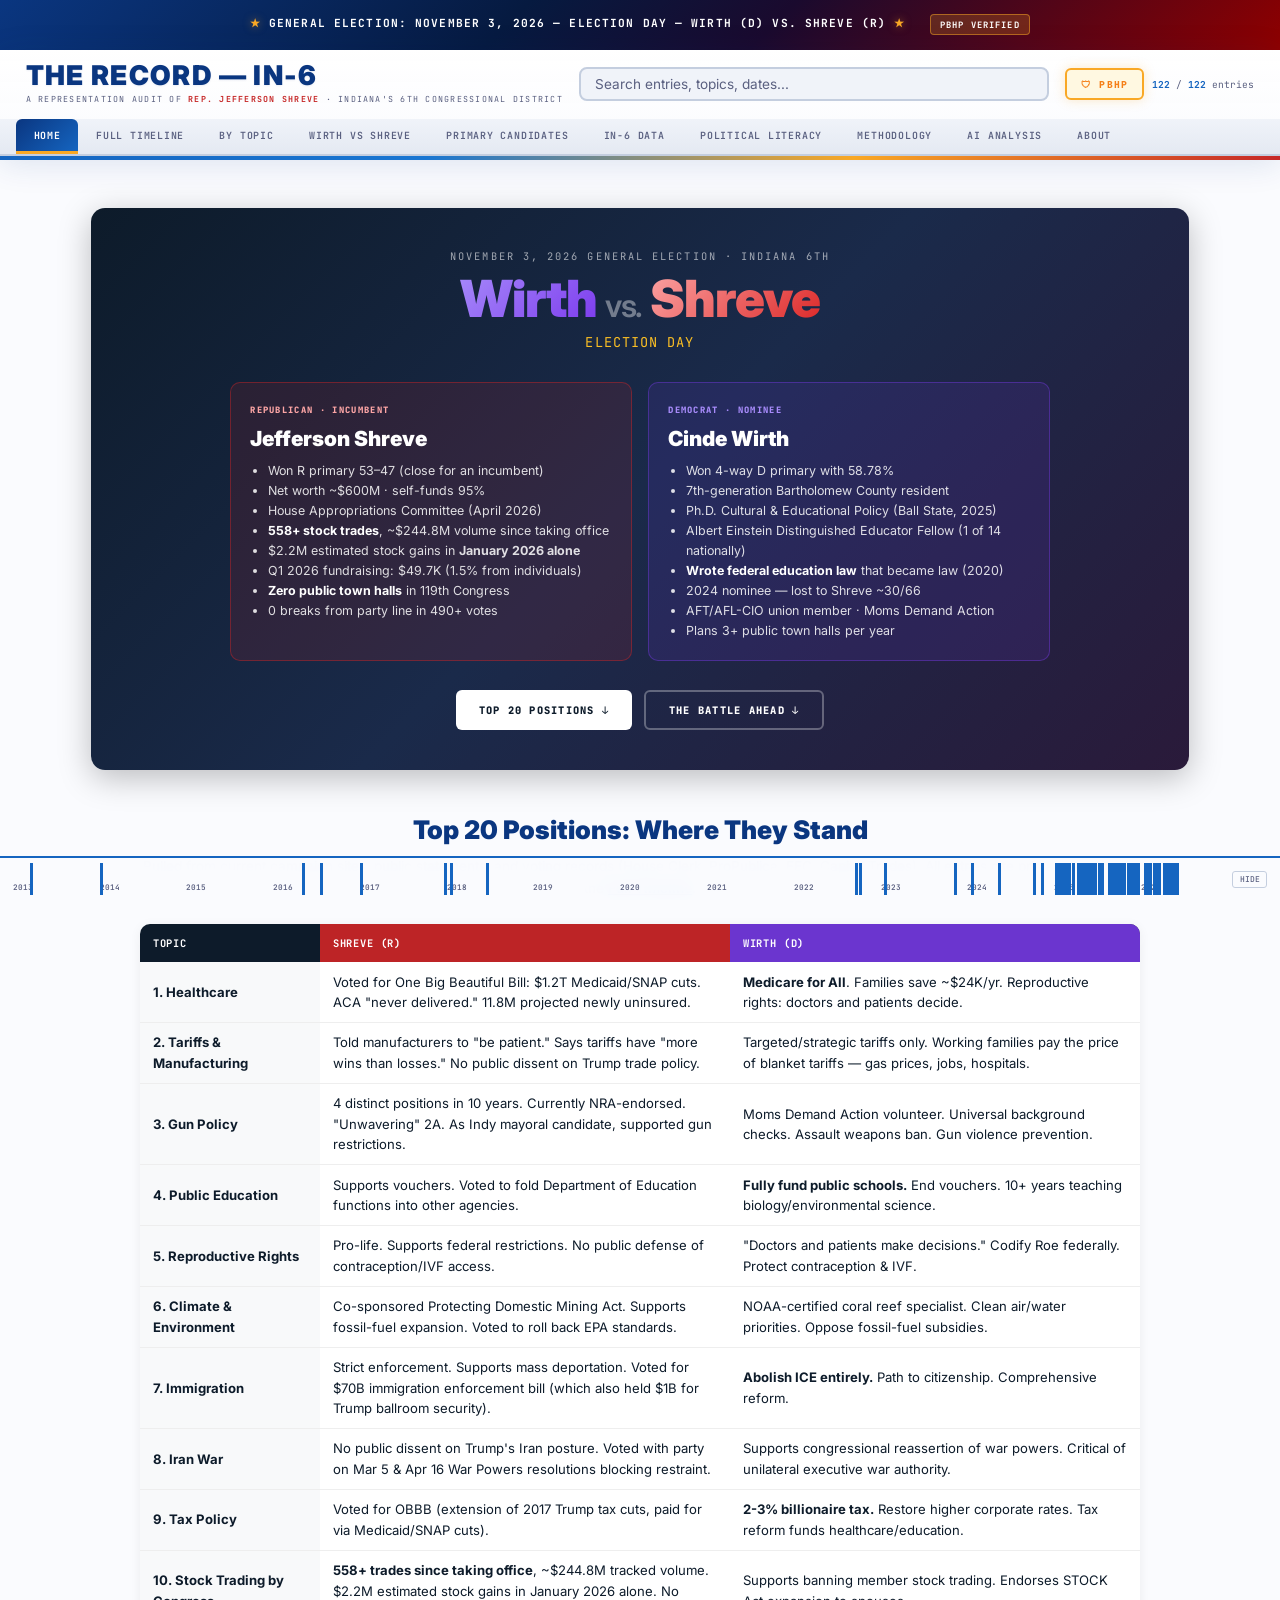
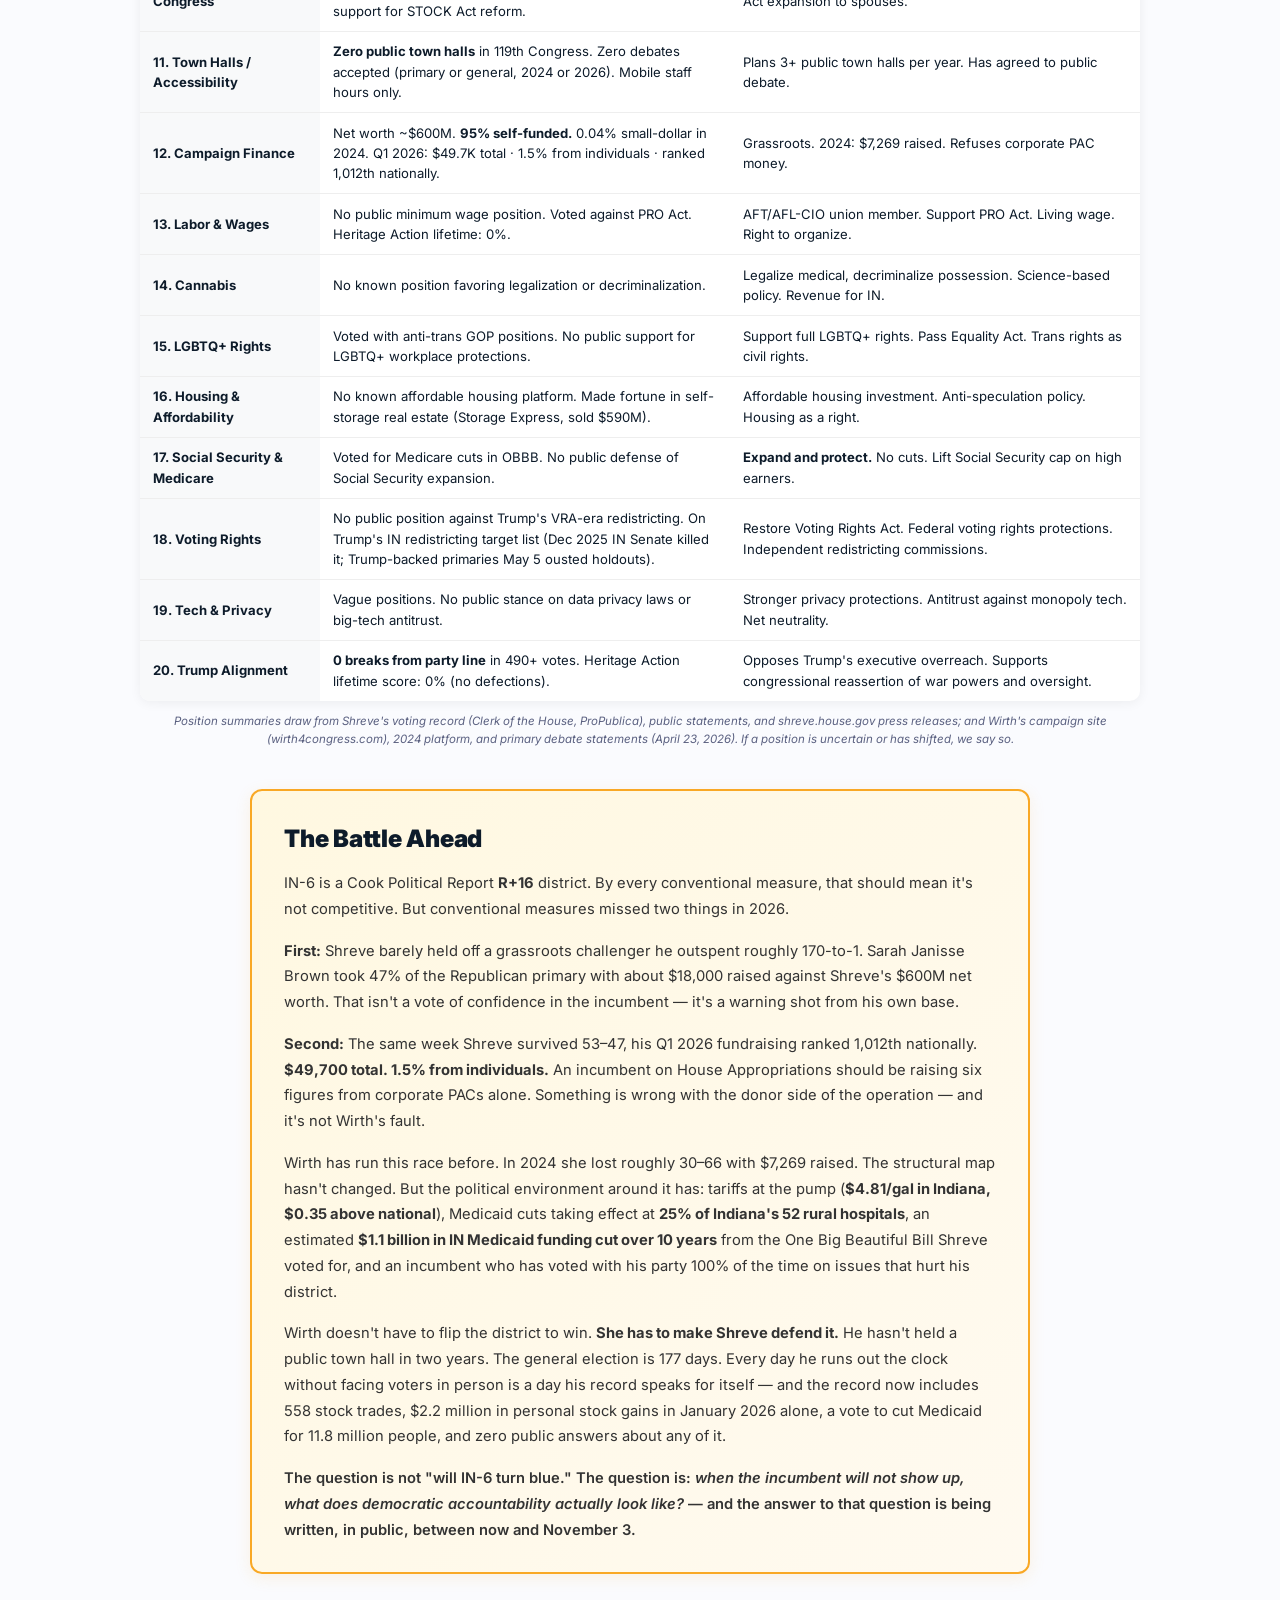
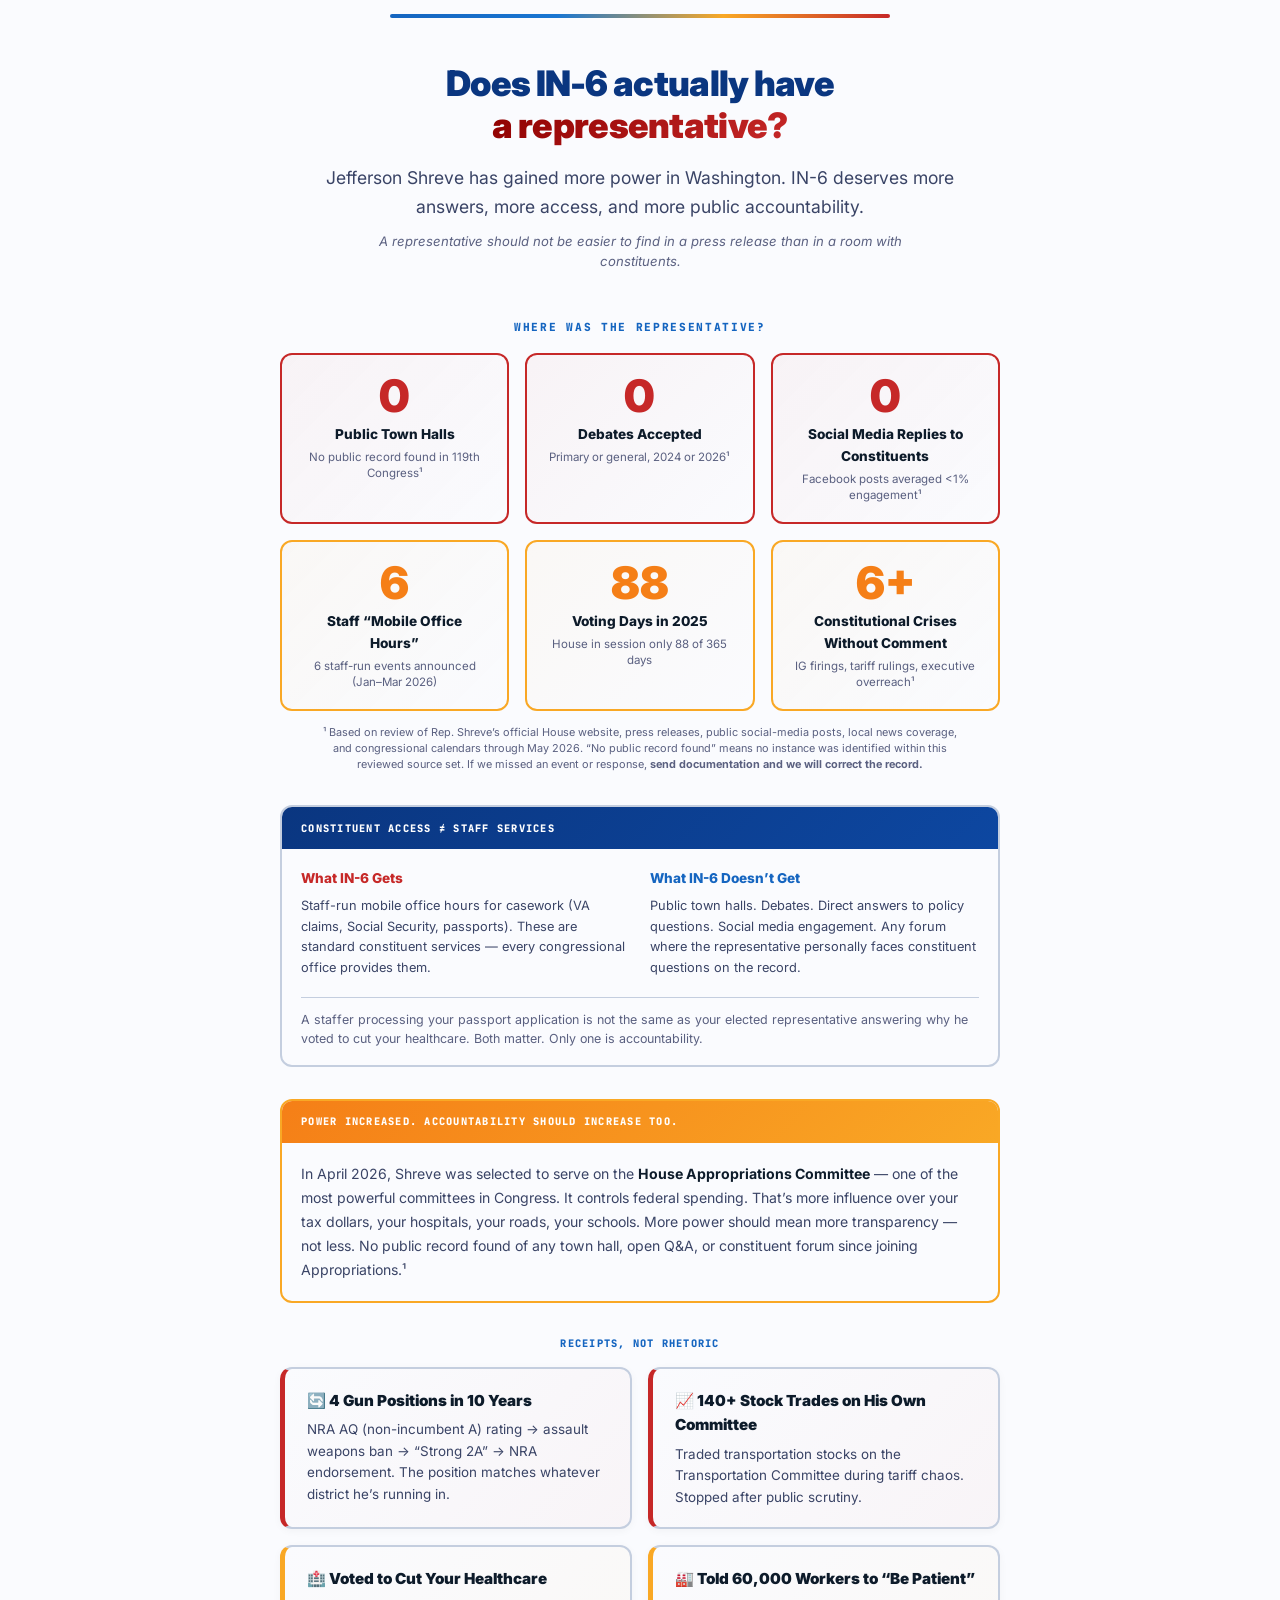
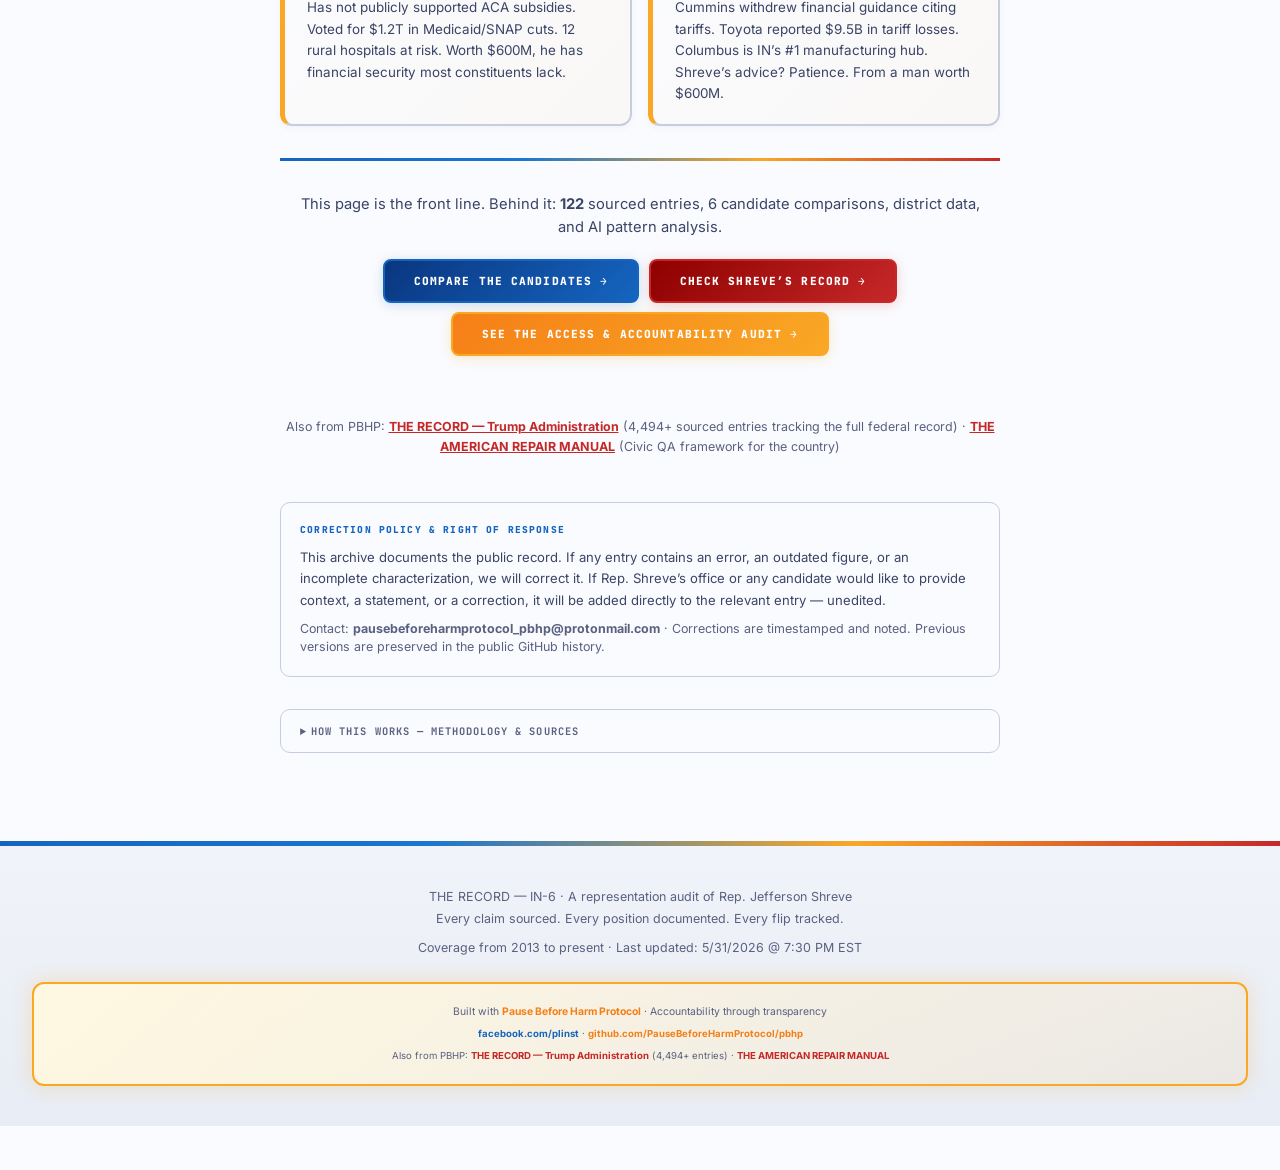
==== commit 8371d0d8: "IN-6 update 5/31/26: post-primary entries + audit fixes Adds 6 new entries / replaces 1: - 5/5  Wirt" ====
--- a/index.html
+++ b/index.html
@@ -588,7 +588,7 @@
     <div style="padding:.8rem 1.2rem 1.2rem;">
       <p style="font-size:.82rem;color:var(--txt2);line-height:1.6;">Every entry uses three layers: <strong style="color:var(--dem);">THE FACTS</strong> (sourced from public records, FEC filings, news reporting), <strong style="color:var(--green);">SIGNIFICANCE</strong> (why it matters for IN-6), and <strong style="color:var(--gop);">THE GOALPOST</strong> (documented talking points). The archive labels analysis as analysis. You can verify every claim against the cited sources.</p>
       <p style="font-size:.82rem;color:var(--txt2);line-height:1.6;margin-top:.5rem;"><strong>Scope:</strong> This review covers Rep. Shreve&rsquo;s official House website, press releases, public social-media posts, local and national news coverage, FEC filings, congressional records, and voting data from 2013&ndash;present. &ldquo;No public record found&rdquo; means no instance was identified within this source set &mdash; not a claim of absolute non-existence.</p>
-      <p style="font-size:.78rem;color:var(--dim);margin-top:.5rem;"><span id="statEntries">116</span> entries &middot; <span id="statSources">194</span> sources &middot; <span id="statTopics">189</span> topics &middot; Coverage: 2013&ndash;present &middot; Updated: 5/9/2026 @ 6:13 PM EST</p>
+      <p style="font-size:.78rem;color:var(--dim);margin-top:.5rem;"><span id="statEntries">116</span> entries &middot; <span id="statSources">194</span> sources &middot; <span id="statTopics">189</span> topics &middot; Coverage: 2013&ndash;present &middot; Updated: 5/31/2026 @ 7:30 PM EST</p>
     </div>
   </details>
 
@@ -643,7 +643,7 @@
       <h4>Cinde Wirth</h4>
       <div class="cand-party">Democrat &middot; Progressive</div>
       <div class="cand-detail"><strong>Background:</strong> 7th-generation Bartholomew County. Ph.D. Cultural &amp; Educational Policy (Ball State, 2025). Albert Einstein Distinguished Educator Fellow (1 of 14 nationally). Wrote federal education legislation that became law (2020). 10+ years teaching biology/environmental science. NOAA-certified coral reef specialist.</div>
-      <div class="cand-detail"><strong>Campaign Style:</strong> Three-time candidate (2020 state senate, 2024, 2026). 2024 nominee: lost general ~30% to Shreve ~66% (raised $7,269). AFT/AFL-CIO union member. Moms Demand Action volunteer.</div>
+      <div class="cand-detail"><strong>Campaign Style:</strong> Three-time candidate (2020 state senate, 2024, 2026). 2024 nominee: lost general 31.7% to Shreve 63.9% (Sceniak L 4.4%) (raised $7,269). AFT/AFL-CIO union member. Moms Demand Action volunteer.</div>
       <div class="cand-detail"><strong>Key Positions:</strong> Medicare for All, abolish ICE entirely, 2-3% billionaire tax, fully fund public schools, end vouchers, reproductive rights, affordable housing, clean air/water.</div>
       <div class="cand-detail"><strong>Likely Caucus:</strong> Congressional Progressive Caucus.</div>
       <div class="cand-highlight">Einstein Fellow &middot; Wrote federal law &middot; Strongest progressive credentials</div>
@@ -1220,6 +1220,7 @@
       <div class="cand-party" style="color:var(--gold);">Republican &middot; Challenger</div>
       <div class="cand-detail"><strong>Background:</strong> Mother of 15 (several adopted from Ukraine), grandmother of 5. Greenwood resident. Founded Thinking Tree Books (360+ books, $1.5M+ business). Dyslexia Games therapy program (10,000+ children served). Former Fortville Town Council member.</div>
       <div class="cand-detail"><strong>Campaign Funding:</strong> $18,390 raised. Grassroots challenger. Shreve has 170x more cash.</div>
+      <div class="cand-detail"><strong>Primary Result (5/5/26):</strong> Lost to Shreve by roughly 3,000 votes — about 53% to 47%. A 47% protest vote from inside his own party against a 170-to-1 funding deficit is a notably soft incumbent win.</div>
       <div class="cand-detail"><strong>Platform:</strong> School choice, parental rights, MAHA ("Make America Healthy Again") food policy, pro-life, "unwavering" 2A. Challenges Shreve for flip-flopping on guns.</div>
       <div class="cand-detail"><strong>Why She's Running:</strong> Calls Shreve's NRA F-rating and position shifts proof he follows "lobbyist agendas" over convictions.</div>
       <div class="cand-highlight" style="background:var(--goldL);color:#E65100;">Grassroots conservative &middot; Challenging from the right</div>
@@ -1237,12 +1238,13 @@
       <div class="cand-detail"><strong>Key Positions:</strong> Medicare for All (phased), $20-25 min wage, eliminate federal income tax under $75K, Unity Pathway Act (replace ICE), legalize cannabis, end school vouchers, data center moratorium.</div>
       <div class="cand-detail"><strong>Likely Caucus:</strong> Congressional Progressive Caucus.</div>
       <div class="cand-highlight">23,000+ doors knocked &middot; Progressive populist</div>
+      <div class="cand-detail" style="margin-top:.9rem;padding-top:.8rem;border-top:1px dashed #ddd;"><strong>Where Are They Now (5/26/26 → 6/2/26):</strong> Amyx publicly revealed on May 26 that he had been operating the anonymous "Rent Free" political-commentary persona. He pivoted it into a named weekly podcast — <em>Rent Free With Kory Amyx</em> — with branding "REAL TALK. REAL TRUTH. ZERO FILTER." and tagline "Once a week. No BS. No filters. No rent." Episode 1 premieres Tuesday June 2 at 8 PM ET with special guest Blythe Potter (Democratic candidate for Indiana Secretary of State). Streaming live on Facebook, X, and Substack. Fulfills his 5/5 concession promise to "not step away from the limelight."</div>
     </div>
     <div class="cand-card wirth">
       <h4>Cinde Wirth</h4>
       <div class="cand-party">Democrat &middot; Progressive</div>
       <div class="cand-detail"><strong>Background:</strong> 7th-generation Bartholomew County. Ph.D. Cultural &amp; Educational Policy (Ball State, 2025). Albert Einstein Distinguished Educator Fellow (1 of 14 nationally). Wrote federal education legislation that became law (2020). 10+ years teaching biology/environmental science. NOAA-certified coral reef specialist.</div>
-      <div class="cand-detail"><strong>Campaign Style:</strong> Three-time candidate (2020 state senate, 2024, 2026). 2024 nominee: lost general ~30% to Shreve ~66% (raised $7,269). AFT/AFL-CIO union member. Moms Demand Action volunteer.</div>
+      <div class="cand-detail"><strong>Campaign Style:</strong> Three-time candidate (2020 state senate, 2024, 2026). 2024 nominee: lost general 31.7% to Shreve 63.9% (Sceniak L 4.4%) (raised $7,269). AFT/AFL-CIO union member. Moms Demand Action volunteer.</div>
       <div class="cand-detail"><strong>Key Positions:</strong> Medicare for All, abolish ICE entirely, 2-3% billionaire tax, fully fund public schools, end vouchers, reproductive rights, affordable housing, clean air/water.</div>
       <div class="cand-detail"><strong>Likely Caucus:</strong> Congressional Progressive Caucus.</div>
       <div class="cand-highlight">Einstein Fellow &middot; Wrote federal law &middot; Strongest progressive credentials</div>
@@ -1603,7 +1605,7 @@
       <li><strong>May 2, 2026</strong> &mdash; Spirit Airlines announces wind-down after the Trump administration declines a $500M bailout; Iran-war fuel prices cited as the trigger. The closure becomes a tariff/Iran-war accountability story IN voters can feel at the pump and at the airport.</li>
       <li><strong>May 5, 2026 &mdash; Primary Day.</strong> Shreve wins R primary <strong>53&ndash;47</strong> over Brown (~3,000-vote margin). Wirth wins D primary with <strong>58.78%</strong> over Amyx, Baker, Boyd in a four-way race. Trump-aligned forces oust five GOP state senators who blocked the December redistricting bill ($12M+ ad spend).</li>
       <li><strong>May 6&ndash;8</strong> &mdash; Post-primary coverage. SCOTUS-narrowed VRA triggers immediate redraws in Florida (4 May) and Tennessee (7 May). Iran &ldquo;ceasefire&rdquo; collapses; Trump calls active strikes a &ldquo;love tap.&rdquo; Court of International Trade rules Trump&rsquo;s 10% global tariff illegal.</li>
-      <li><strong>May 9, 2026 (today)</strong> &mdash; Site pivots to general-election framing: Wirth (D) vs. Shreve (R), 177 days to November 3.</li>
+      <li><strong>May 31, 2026 (today)</strong> &mdash; Site pivots to general-election framing: Wirth (D) vs. Shreve (R), 177 days to November 3.</li>
     </ul>
 
     <h4 style="font-size:1rem;font-weight:800;color:#0d1b2a;margin:1.5rem 0 .5rem;">What comes next</h4>
@@ -2071,7 +2073,7 @@
     <p style="font-size:.8rem;color:var(--dim);margin-top:.3rem;">Follow the project: <a href="https://facebook.com/plinst" target="_blank" rel="noopener">facebook.com/plinst</a> &middot; <a href="https://github.com/PauseBeforeHarmProtocol/pbhp" target="_blank" rel="noopener">github.com/PauseBeforeHarmProtocol/pbhp</a></p>
   </div>
   <div class="about-section">
-    <p style="font-size:.8rem;color:var(--dim);font-style:italic;">Coverage from 2013 to present &middot; Last updated: 5/9/2026 &middot; 116 documented entries &middot; 194 sources &middot; 189 topics &middot; 12 comparison areas</p>
+    <p style="font-size:.8rem;color:var(--dim);font-style:italic;">Coverage from 2013 to present &middot; Last updated: 5/31/2026 &middot; 122 documented entries &middot; 200+ sources &middot; 189 topics &middot; 12 comparison areas</p>
   </div>
 </div>
 
@@ -2079,7 +2081,7 @@
 <div class="footer">
   <p>THE RECORD &mdash; IN-6 &middot; A representation audit of Rep. Jefferson Shreve</p>
   <p>Every claim sourced. Every position documented. Every flip tracked.</p>
-  <p style="margin-top:.5rem;">Coverage from 2013 to present &middot; Last updated: 5/9/2026 @ 6:13 PM EST</p>
+  <p style="margin-top:.5rem;">Coverage from 2013 to present &middot; Last updated: 5/31/2026 @ 7:30 PM EST</p>
   <div class="pbhp-footer">
     <p style="font-size:.65rem;color:var(--dim);">Built with <a href="https://github.com/PauseBeforeHarmProtocol/pbhp" target="_blank" rel="noopener">Pause Before Harm Protocol</a> &middot; Accountability through transparency</p>
     <p style="font-size:.6rem;color:var(--dim);margin-top:.3rem;">
@@ -2091,9 +2093,7 @@
 </div>
 
 <!-- DATA -->
-<script type="application/json" id="dataEntries">
-[{"sort": "2013-03-15", "date": "Mar 2013", "text": "Jefferson Shreve Appointed to Indianapolis City-County Council — Never Elected. Shreve is appointed to the Indianapolis City-County Council District 23 seat after Republican Jeff Cardwell resigns to take a cabinet position under Governor Mike Pence. Shreve is selected by a Republican Party caucus, not by voters. He will serve until January 2016 without ever running for or winning the seat in a general election.", "sig": "His political career begins with an appointment, not an election. The voters of District 23 never chose him. A party caucus did. This becomes a pattern — Shreve's political career is built on appointments, self-funding, and party connections, not on winning competitive general elections.", "goal": "Shreve's campaign materials describe him as a 'former city-county councilmember' without noting he was appointed, not elected. The distinction matters: elected officials earn a mandate. Appointed officials are given one by a party.", "src": [{"t": "WFYI", "url": "https://www.wfyi.org/news/articles/former-councilor-jefferson-shreve-takes-jeff-millers-city-county-council-seat"}, {"t": "Ballotpedia", "url": "https://ballotpedia.org/Jefferson_Shreve"}], "etype": "event", "dprec": "month", "tags": ["appointments", "city-council", "elections"], "mt": "Maybe an appointment from a Republican caucus is a normal civic on-ramp: the seat has to be filled, party precinct chairs vet candidates, and plenty of capable public servants begin this way. Therefore the entry engages the legitimacy of caucus selection as a procedure before noting what the procedure cannot supply: a mandate from voters. A caucus tests favor with party insiders; a general election tests connection with everyone else. When a freshman congressman whose first three seats came through caucus, caucus, and self-funded plurality is now describing himself as a 'former councilmember,' the elision isn't accidental. The defense survives the procedural question. It does not survive the resume question, where 'experience' is being asked to do work that only a competitive election can do."}, {"sort": "2014-01-01", "date": "2014", "text": "Shreve Serves on Metropolitan Development Commission While Owning Real Estate Business. While serving his appointed city council term, Shreve also serves as a commissioner on the Indianapolis Metropolitan Development Commission (MDC) — the body that approves development projects, zoning changes, and incentive packages — while simultaneously owning a growing real estate and self-storage business in the Indianapolis metro area.", "sig": "The Metropolitan Development Commission controls which development projects get approved, which zoning variances are granted, and which tax incentives are awarded. Serving on the MDC while owning a real estate business creates an inherent conflict of interest, even if Shreve recused himself from decisions directly involving his properties. The knowledge, connections, and inside access to development planning alone provide enormous business advantages.", "goal": "This is the kind of structural conflict that erodes public trust even without provable wrongdoing. A real estate developer sitting on the commission that approves real estate development has advantages that no amount of recusal can fully address. The question isn't whether Shreve broke any rules — it's whether the rules allow people like Shreve to benefit from positions like this.", "src": [{"t": "Ballotpedia", "url": "https://ballotpedia.org/Jefferson_Shreve"}, {"t": "IBJ", "url": "https://www.ibj.com/articles/mayoral-candidates-differ-on-approach-to-downtown-incentives"}], "etype": "context", "dprec": "year", "tags": ["metropolitan-development-commission", "conflict-of-interest", "real-estate", "zoning", "development"], "mt": "Maybe a developer with operational expertise is exactly who you want on a development commission, and recusal is the standard tool for managing the obvious overlap. Therefore the entry concedes that recusal in specific cases is a real safeguard before naming what recusal cannot reach: market intelligence, relationship capital, and pattern visibility into which projects move and which die. The Metropolitan Development Commission seat sat alongside an active self-storage business in the same metro. No documented violation is required for this to corrode trust; the structure does the work. In a freshman record now centered on Appropriations and 558 trades in committee-jurisdiction stocks, the MDC tenure is not a smear but a precedent: the same 'recusal handles it' answer is being asked to cover ever larger overlaps."}, {"sort": "2016-05-03", "date": "May 3, 2016", "text": "Shreve Loses State Senate Primary — Runs Explicitly Anti-Choice Campaign — NRA A-Rating. Shreve runs for Indiana State Senate District 36, campaigning on a platform to 'protect the unborn.' He receives an A rating from the NRA. He loses the Republican primary to Jack Sandlin by 2.6%. The conservative blog 'Advance Indiana' runs a post titled: 'Sorry, But Jefferson Shreve Is No Conservative.'", "sig": "His first attempt at a competitive election ends in defeat — within his own party. Even running on anti-choice credentials and NRA support, Republican primary voters reject him. The 'no conservative' label from his own side foreshadows a career of shifting positions to match whatever office he's seeking.", "goal": "Shreve claims he 'stands for what he stands for.' But the 2016 NRA AQ rating and anti-choice platform will become unrecognizable within seven years when he runs for mayor on gun control. The positions aren't principles — they're applications.", "src": [{"t": "Ballotpedia", "url": "https://ballotpedia.org/Jefferson_Shreve"}, {"t": "Wikipedia", "url": "https://en.wikipedia.org/wiki/Jefferson_Shreve"}], "etype": "event", "dprec": "day", "tags": ["elections", "guns", "abortion", "flip-flops"], "mt": "Maybe a 2.6% primary loss in a contested seat is just politics, and an A rating from the NRA in 2016 Indiana was not a policy outlier but a baseline credential. Therefore the entry takes the 2016 platform on its own terms before pointing out the trajectory it begins. The 2016 anti-choice, NRA-A Shreve is not the problem on its own; the problem is that seven years later he is the assault-weapons-ban, NRA-F Shreve in Indianapolis, and three years after that he is the NRA-endorsed, concealed-carry-reciprocity Shreve in IN-6. Each individual position can be defended. The sequence cannot be defended as principle. 'A lot of thought went into it' is the explanation a candidate offers when the through-line is the office, not the policy."}, {"sort": "2016-07-15", "date": "Jul 2016", "text": "Shreve Serves as Trump Delegate at 2016 Republican National Convention — Campaign Surrogate From Day One. Jefferson Shreve serves as a district-level delegate to the 2016 Republican National Convention, voting for Donald Trump's nomination. He actively campaigns as a Trump surrogate during the 2016 general election. This alignment predates his congressional run by eight years.", "sig": "Shreve's Trump loyalty isn't opportunistic — it's foundational. He was a delegate and surrogate in 2016 before Trump won. This context matters for understanding his 490+ party-line votes: he's not being pressured into loyalty. He chose it. The 'independent businessman' brand is a campaign fiction. The Trump soldier reality started in Cleveland in 2016.", "goal": "Shreve's 2023 mayoral campaign positioned him as a moderate Republican who could cross party lines. His 2016 RNC delegation and Trump surrogacy tell a different story. The moderate positioning was for Indianapolis voters. The Trump loyalty is who he's been since before he held office.", "src": [{"t": "Ballotpedia", "url": "https://ballotpedia.org/Jefferson_Shreve"}, {"t": "Wikipedia", "url": "https://en.wikipedia.org/wiki/Jefferson_Shreve"}], "etype": "event", "dprec": "month", "tags": ["trump", "party-loyalty", "elections"], "mt": "Maybe being a 2016 Trump delegate is unremarkable for an Indiana Republican, and party-convention service is not a disqualifying credential. Therefore the entry accepts that delegate status by itself proves little before naming what it does establish: this is not a recent or tactical alignment. The 'independent businessman' and 'Main Street moderate' framings used in 2024 are asking voters to believe that a Cleveland-2016 surrogate became a 490-vote party-line freshman by coincidence. The simpler explanation is the documented one. The defense survives as biography. It does not survive as branding, where Shreve is selling distance from a movement he has belonged to publicly since before he held office."}, {"sort": "2017-01-01", "date": "2017-2023", "text": "Shreve Chairs Self-Storage Association Board — Industry's Top Lobbyist Before Entering Politics. From 2017 to 2023, Shreve serves as director and chairman of the board of the Self-Storage Association (SSA), the industry's primary lobbying organization. The SSA lobbies Congress on taxation, zoning, environmental regulation, and property rights — all issues Shreve now votes on.", "sig": "Shreve didn't just own storage facilities — he led the industry's lobbying arm. The SSA actively lobbied for the tax provisions that benefited storage operators (including Shreve's 107 facilities), against environmental regulations that could affect facility construction, and for favorable zoning policies. Now Shreve sits in Congress voting on the exact same issues he spent 6 years lobbying about from the other side.", "goal": "The revolving door between lobbying and legislating is one of the most corrosive forces in American politics. Shreve didn't just walk through that door — he ran the lobbying organization and then moved directly into the legislature. The interests he spent 6 years advocating for as SSA chairman are now the interests he votes on as a congressman.", "src": [{"t": "Inside Self Storage", "url": "https://www.insideselfstorage.com/self-storage-industry-news/founder-of-self-storage-operation-storage-express-wins-u-s-house-of-representatives-seat-in-indiana"}], "etype": "context", "dprec": "year", "tags": ["self-storage-association", "lobbying", "revolving-door", "conflict-of-interest", "SSA", "industry"], "mt": "Maybe industry leadership is genuine subject-matter expertise, and someone who chaired the Self-Storage Association understands tax depreciation, zoning, and small-business regulation in ways most members of Congress never will. Therefore the entry concedes the expertise before naming the conflict it inherits. The SSA lobbied Congress on the exact tax and regulatory questions Shreve now votes on, and the 2017 TCJA provisions that enriched the industry are now provisions he is voting to make permanent. Expertise from inside an industry is a real asset; representation of that industry's interests against constituent interests is a real cost. The revolving door defense works only when the door rotates. Here it has not."}, {"sort": "2017-12-22", "date": "Dec 22, 2017", "text": "Trump Signs Tax Cuts and Jobs Act — Self-Storage Industry Gets Massive Tax Benefits That Directly Enriched Shreve. The Tax Cuts and Jobs Act of 2017 includes 100% bonus depreciation, cost segregation acceleration, and Section 179D energy efficiency deductions — all of which disproportionately benefit self-storage facility owners. At the time, Shreve owns 107+ Storage Express facilities worth hundreds of millions.", "sig": "The 2017 tax law was a goldmine for self-storage operators. Cost segregation alone allows reclassifying 25-40% of facility improvement value into accelerated depreciation schedules. With 107 facilities, Shreve could have saved tens of millions in taxes. He then sold the business for $590 million in 2022 — a sale price that reflected these favorable tax conditions. Now he votes to make these tax cuts permanent.", "goal": "Shreve benefited enormously from the 2017 tax cuts as a self-storage mogul. Now, as a congressman, he votes to make those same tax cuts permanent. He's not voting to help IN-6 families earning $74,000 — he's voting to preserve the tax structure that made him $600 million.", "src": [{"t": "Inside Self Storage", "url": "https://www.insideselfstorage.com/tax-issues/what-s-your-plan-tax-considerations-for-today-s-self-storage-operators"}, {"t": "Energy Tax Savers", "url": "https://www.energytaxsavers.com/articles/Self-Storage-Facilities"}], "etype": "context", "dprec": "day", "tags": ["tax-cuts", "TCJA", "self-storage", "personal-benefit", "depreciation", "wealth"], "mt": "Maybe bonus depreciation and cost segregation are sound tax policy that encourage investment, and the 2017 TCJA helped many small and mid-sized businesses, not only storage REITs. Therefore the entry takes the policy case seriously before noting that Shreve is not merely a beneficiary of the law; he is now a legislator voting to make its provisions permanent without disclosing what those provisions did for his own balance sheet. The personal-benefit-to-policy-vote loop is not a minor disclosure question in a district where median household income is $74,398. A defense of TCJA on its merits is available to any member. The defense of TCJA permanence by a member who personally cleared hundreds of millions under it requires arguments the office is not making."}, {"sort": "2018-01-15", "date": "Jan 2018", "text": "Shreve Appointed to Second City Council Seat — Replacing Councilman Who Pled Guilty to Battery (Child Molestation Investigation). Shreve is appointed by a Republican caucus to fill the Indianapolis City-County Council District 16 seat vacated by Jeff Miller, who resigned after pleading guilty to four battery charges stemming from a child molestation investigation. Again, Shreve is selected by party insiders, not voters.", "sig": "Two city council seats, both through appointment, neither through election. Shreve's political career through 2020 is defined by this pattern: party insiders choose him, voters never do. He also serves on the Metropolitan Development Commission — the body that approves development projects and incentives — while maintaining his real estate business interests.", "goal": "A politician who has never won a competitive general election before Congress — and whose two city council seats came through backroom party caucus selections — doesn't have the same relationship with voters that someone who earned their seat does. Shreve bought his way to Congress; party bosses gave him everything else.", "src": [{"t": "WFYI", "url": "https://www.wfyi.org/news/articles/former-councilor-jefferson-shreve-takes-jeff-millers-city-county-council-seat"}, {"t": "Ballotpedia", "url": "https://ballotpedia.org/Jefferson_Shreve"}], "etype": "event", "dprec": "month", "tags": ["appointments", "city-council", "never-elected", "party-insiders", "metropolitan-development-commission"], "mt": "Maybe filling a vacant seat through a caucus is a neutral mechanism, and Shreve's qualifications were independent of his predecessor's conduct. Therefore the entry treats the appointment process as procedurally clean before naming the cumulative pattern. Two appointments, zero competitive general-election wins below the federal level, then a 28%-of-vote primary plurality, then a 95% self-funded general. The District 16 caucus is one node in a career path where party machinery and personal capital have substituted for the work of building a coalition that can choose you. That substitution is legal. It also produces a freshman who can vote 490 times against district interests and feel no electoral pressure, because the electoral relationship was never built in the first place."}, {"sort": "2018-06-15", "date": "Jun 2018", "text": "Shreve Appointed to City Council a Second Time — Again, Never Elected. Shreve is appointed to Indianapolis City-County Council District 16 after Republican Jeff Miller resigns. Once again, a party caucus selects him — not voters. He will serve through 2020 without running for or winning a general election for this seat either.", "sig": "Two separate council appointments. Zero council elections won. The pattern is now established: Shreve's political career advances through party gatekeepers, not democratic elections. He has never persuaded a general electorate to choose him for any office.", "goal": "Campaign materials list two terms on the City-County Council as experience. What they don't say: both terms were appointed, and he never ran in a general election for either seat. Experience without a mandate.", "src": [{"t": "WFYI", "url": "https://www.wfyi.org/news/articles/former-councilor-jefferson-shreve-takes-jeff-millers-city-county-council-seat"}, {"t": "Ballotpedia", "url": "https://ballotpedia.org/Jefferson_Shreve"}], "etype": "event", "dprec": "month", "tags": ["appointments", "city-council", "elections"], "mt": "Maybe duplicative entries on appointment count for less than they appear, and reasonable people can disagree about how heavily to weight the never-won-a-general-election pattern. Therefore the entry accepts the resume question is rhetorical before noting why the rhetoric is load-bearing. 'Two terms on the City-County Council' is the credential most often cited; both came through caucus selection. The voter who reads the campaign mailer cannot tell. Disclosure of how a credential was acquired is not a gotcha; it is the minimum condition for the credential to function as evidence of public support. Without it, the resume is doing work the underlying record does not authorize."}, {"sort": "2022-09-15", "date": "Sep 15, 2022", "text": "Shreve Sells Storage Express for $590 Million — Becomes One of America's Wealthiest Future Congressmen. Jefferson Shreve sells his self-storage empire, Storage Express (107 properties across IL, IN, KY, OH, TN), to Extra Space Storage Inc. for approximately $590 million. He is immediately appointed to the Extra Space Storage board of directors, where he serves until entering Congress in 2025.", "sig": "This single transaction makes Shreve worth roughly $600 million — approximately 8,055 times the median household income of his future IN-6 constituents ($74,398). He will go on to use this wealth to self-fund multiple political campaigns, spending $19+ million of personal money across races. When your representative is worth 8,000x what you earn, who does he really understand?", "goal": "Shreve's wealth isn't just a number — it's a worldview gap. A man who sold a business for $590 million lives in a fundamentally different reality than a Fayette County family earning $40,000. His policy instincts — opposing ACA subsidies, supporting tax cuts for the wealthy — reflect his world, not IN-6's.", "src": [{"t": "PR Newswire", "url": "https://www.prnewswire.com/news-releases/extra-space-storage-inc-acquires-storage-express-and-appoints-jefferson-shreve-to-its-board-of-directors-301625892.html"}, {"t": "CoStar", "url": "https://www.costar.com/article/665983613/extra-space-storage-acquires-storage-express-for-590-million"}, {"t": "MarketScreener", "url": "https://www.marketscreener.com/quote/stock/EXTRA-SPACE-STORAGE-INC-12540/news/Extra-Space-Storage-Inc-acquired-Storage-Express-Llc-from-Jefferson-Shreve-for-approximately-590-m-41797181/"}], "etype": "event", "dprec": "day", "tags": ["wealth", "self-storage", "conflict-of-interest", "personal-benefit", "net-worth"], "mt": "Maybe building a $590 million company over thirty years is a real American success story, and wealth alone should not disqualify anyone from public service. Therefore the entry refuses to treat wealth as automatic disqualification before naming the specific representational gap that follows from it. Median IN-6 household income is $74,398. Fayette County ranks 92nd of 92 Indiana counties in poverty. The 8,000-to-1 ratio is not an attack line; it is a description of the distance any policy judgment has to travel before it lands on a constituent's life. Empathy can be cultivated across that distance, but only deliberately. A voting record that cuts Medicaid, SNAP, and ACA subsidies is the opposite of cultivation; it is a refusal to close the gap that wealth created."}, {"sort": "2022-09-15", "date": "Sep 2022", "text": "Shreve Sells Storage Express for $590 Million — Creates Campaign War Chest. Extra Space Storage Inc. acquires Storage Express, the self-storage company Shreve built over 30 years, for $590 million. The deal includes 107 remotely-managed properties across four states plus 14 future development sites. Shreve is appointed to Extra Space's Board of Directors. Within two years, he'll spend $19.4 million of his own money on two political campaigns.", "sig": "The $590 million sale creates the campaign war chest that will fund his political future. Within two years, he'll spend $13.5 million trying to buy the Indianapolis mayor's office and another $5.9 million buying a congressional seat. The business success is real. Whether a $600 million fortune qualifies someone to represent a district where the median household earns $74,398 is the question the fortune can't answer.", "goal": "Shreve describes himself as a self-made businessman. The sale price is impressive. What it also created was a politician who could outspend any opponent at any level — and would. Twice.", "src": [{"t": "PR Newswire", "url": "https://www.prnewswire.com/news-releases/extra-space-storage-inc-acquires-storage-express-and-appoints-jefferson-shreve-to-its-board-of-directors-301625892.html"}, {"t": "CoStar", "url": "https://www.costar.com/article/665983613/extra-space-storage-acquires-storage-express-for-590-million"}], "etype": "event", "dprec": "month", "tags": ["business", "wealth", "campaign-finance"], "mt": "Maybe self-funding insulates a candidate from special-interest pressure and lets them speak honestly. Therefore the entry takes the independence claim at face value before testing it against the record. Independence from donors does not mean independence from a party caucus; Shreve has voted with the Republican majority 100% of the time over 490+ votes. The $590 million did not buy independence; it bought entry. The pressure that self-funding removes is donor pressure. The pressure that remains, and that the record shows him fully accepting, is the leadership-and-Trump pressure that determines what gets to the floor. The 'no special interests' claim survives only if the party leadership is not itself a special interest. The voting record makes that hard to argue."}, {"sort": "2022-10-01", "date": "Oct 2022 - Jan 2025", "text": "Shreve Serves on Extra Space Storage Board While Planning Congressional Run — $50M+ in Company Stock. After selling Storage Express for $590 million, Shreve joins the Extra Space Storage board of directors while holding $50+ million in company stock. He serves on the board through 2024, overlapping with his congressional campaign planning and launch.", "sig": "Shreve was simultaneously a board member of a $35 billion real estate investment trust (REIT), a holder of $50+ million in that company's stock, and a candidate for Congress where he would vote on tax policy affecting REITs. Extra Space Storage directly benefits from the same tax provisions (bonus depreciation, cost segregation) that Shreve now votes to make permanent.", "goal": "Board members have fiduciary duties to shareholders. Congressmen have duties to constituents. When you hold $50+ million in a company's stock while running for Congress and voting on tax policy that affects that company, those duties are in direct tension. Shreve's vote to extend the 2017 tax cuts increases the value of his Extra Space shares.", "src": [{"t": "PR Newswire", "url": "https://www.prnewswire.com/news-releases/extra-space-storage-inc-acquires-storage-express-and-appoints-jefferson-shreve-to-its-board-of-directors-301625892.html"}, {"t": "Quiver Quantitative", "url": "https://www.quiverquant.com/congresstrading/politician/Jefferson%20Shreve-S001229/net-worth"}], "etype": "context", "dprec": "month", "tags": ["extra-space-storage", "board-member", "conflict-of-interest", "REIT", "stock-holdings", "personal-benefit"], "mt": "Maybe board service after selling a company is normal corporate succession, and divestment timelines for complex transactions take years. Therefore the entry accepts that an Extra Space board seat, by itself, is not improper before naming what makes it specifically problematic here. Shreve served on the Extra Space board into 2024 while planning a congressional run, while holding $50+ million in company stock, and while the company's fortunes depended on tax provisions he would soon vote on. Fiduciary duty to shareholders and representational duty to constituents can coexist in theory and conflict in practice. The ordinary defense of board service collapses when the same person is simultaneously a $50M shareholder and the legislator setting depreciation rules."}, {"sort": "2023-01-15", "date": "2023", "text": "Shreve Runs for Indianapolis Mayor on Gun Control — Supports Assault Weapons Ban — NRA Gives Him an F. Shreve enters the 2023 Indianapolis mayoral race with positions that contradict his 2016 state senate platform. He now supports a ban on assault weapon sales, repeal of Indiana's permitless carry law, and allowing local governments to set their own gun rules. The NRA rates him F. He proposes adding 400 IMPD officers.", "sig": "The same candidate who received an NRA AQ rating in 2016 now gets an F in 2023. The positions aren't just different — they're opposite. Assault weapons ban support in a Republican is notable. But the shift isn't principled evolution; the 2024 congressional campaign will prove that when every position flips back.", "goal": "Shreve says: 'If I change my policy or my position, it's because there's a lot of thought that went into it.' The thought that went into it: Indianapolis leans Democratic, so run on gun control. IN-6 is deep red, so run on the Second Amendment. Same candidate. Different zip code. Different beliefs.", "src": [{"t": "Mirror Indy", "url": "https://mirrorindy.org/indiana-elections-2024-jefferson-shreve-cynthia-wirth-congress-6th-district-us-house/"}, {"t": "Wikipedia", "url": "https://en.wikipedia.org/wiki/2023_Indianapolis_mayoral_election"}], "etype": "event", "dprec": "year", "tags": ["guns", "elections", "flip-flops"], "mt": "Maybe a candidate's positions can legitimately evolve, and Indianapolis after multiple mass-casualty events was a city where Republicans of conscience did support new gun limits. Therefore the entry takes the 2023 platform as a sincere response to a specific moment before noting what the next eighteen months did to that sincerity. From assault-weapons ban and permitless-carry repeal in 2023 to NRA endorsement and concealed-carry-reciprocity co-sponsorship by 2026 is not evolution; it is reversal under different electoral conditions. 'A lot of thought went into it' would be a fine defense if the thought produced a stable conclusion. Two opposite conclusions in three years, each matched to the district's median voter, is a different phenomenon, and it has a different name."}, {"sort": "2023-11-07", "date": "Nov 7, 2023", "text": "Shreve Loses Indianapolis Mayoral Race After Spending $14.5 Million of Own Money — Outspent by Nobody. Despite spending $14.5 million from his personal fortune (93% of campaign total), Shreve loses the Indianapolis mayoral race to incumbent Joe Hogsett by over 31,000 votes. He fails to win despite outspending every mayoral candidate in Indianapolis history.", "sig": "$14.5 million couldn't buy the Indianapolis mayor's office. So Shreve moved to a more favorable district — the deeply red IN-6 — where $4.5 million in self-funding was enough. His pattern: when you can't win where you live, find somewhere you can buy. This is shopping for a constituency, not representing one.", "goal": "Shreve ran for mayor of Indianapolis on gun control, moderate Republicanism, and urban policy. He lost. One year later, he ran for Congress in rural IN-6 on border security, Second Amendment rights, and conservative credentials. He won. Same man, different product, different market. That's not conviction — that's marketing.", "src": [{"t": "IBJ", "url": "https://www.ibj.com/articles/shreve-gives-13-5m-to-his-mayoral-campaign-in-final-reporting-period"}, {"t": "WFYI", "url": "https://www.wfyi.org/news/articles/indianapolis-mayoral-candidates-report-more-than-20-million-in-campaign-contributions"}], "etype": "event", "dprec": "day", "tags": ["mayoral-race", "self-funding", "indianapolis", "loss", "district-shopping", "flip-flop"], "mt": "Maybe losing Indianapolis as a Republican is structural, and a 19-point margin in a deep-blue city says more about partisanship than the candidate. Therefore the entry concedes the city's lean before naming what a $14.5 million self-funded loss actually establishes. Hogsett raised $6 million; Shreve outspent him more than two to one and lost by 19 points. That is not the math of a city rejecting a party; that is the math of a city rejecting a candidate. The mayoral defeat would matter less if the IN-6 campaign that followed had not run on the inverse positions of the campaign that lost. The defeat is not the indictment. The decision to treat the next district as a clean slate, with every contested position flipped, is."}, {"sort": "2023-11-07", "date": "Nov 7, 2023", "text": "Shreve Loses Mayoral Election by 20 Points Despite Spending $13.5 Million — Most Expensive Mayor's Race in Indianapolis History. Shreve loses to incumbent Democratic Mayor Joe Hogsett 59.4% to 40.6%. Shreve self-funds $13.5 million — 93% of his campaign total. Hogsett raises $6 million. The 20-point loss demonstrates that money alone cannot win elections when voters reject the candidate.", "sig": "$13.5 million. Twenty-point loss. The most expensive mayoral campaign in city history bought a result worse than many Republicans achieve with standard fundraising. The voters of Indianapolis evaluated Shreve with maximum exposure and maximum resources, and they said no — decisively.", "goal": "The mayoral loss is typically framed as 'running in a Democratic city.' But Hogsett won by 19 points, not 5. The margin suggests voters weren't just defaulting to party — they were actively rejecting the candidate.", "src": [{"t": "IBJ", "url": "https://www.ibj.com/articles/shreve-gives-13-5m-to-his-campaign-in-final-reporting-period"}, {"t": "Wikipedia", "url": "https://en.wikipedia.org/wiki/2023_Indianapolis_mayoral_election"}], "etype": "event", "dprec": "day", "tags": ["elections", "campaign-finance", "wealth"], "mt": "Maybe a 19-point loss in Indianapolis is consistent with the city's voting history, and Hogsett's incumbency advantage was substantial. Therefore the entry grants the partisan ceiling argument before pointing out the part the partisan ceiling cannot explain. A self-funded $13.5 million campaign that spent more than double the incumbent's budget and still lost by 19 points indicates that the spending floor was already producing diminishing returns: voters were not being persuaded, they were being saturated, and the saturation read as a negative. The IN-6 victory a year later is then less a vindication than a redirect: same candidate, different district, opposite positions, same self-funding strategy. The defense of the mayoral loss explains the loss. It does not explain the pivot."}, {"sort": "2024-01-15", "date": "Jan 2024", "text": "Shreve Enters IN-6 Congressional Race — Reverses Gun Positions Again — Now Strong Second Amendment. Less than three months after losing the mayoral race on gun control, Shreve enters the Republican primary for IN-6 with opposite positions. He now emphasizes 'strong Second Amendment support,' promotes his NRA training completion, and adopts a 'personal responsibility' approach to firearms. The assault weapons ban, permitless carry repeal, and local gun authority positions vanish.", "sig": "Three positions on guns in eight years: NRA AQ rating (2016), NRA F-rating (2023), back to Second Amendment champion (2024). The positions don't evolve — they toggle based on the electorate. IN-6 is deep-red rural. The gun control platform that lost him Indianapolis won't play here, so it disappears.", "goal": "When confronted, Shreve says positions change because 'a lot of thought went into it.' The thought: different district, different answer. The same candidate who wanted to ban assault weapons now campaigns as a Second Amendment defender. Both can't be principled.", "src": [{"t": "Mirror Indy", "url": "https://mirrorindy.org/indiana-elections-2024-jefferson-shreve-cynthia-wirth-congress-6th-district-us-house/"}, {"t": "Daily Journal", "url": "https://dailyjournal.net/2024/04/29/experience-plays-into-6th-district-gop-primary/"}], "etype": "event", "dprec": "month", "tags": ["guns", "flip-flops", "elections"], "mt": "Maybe a candidate who runs in a different district can hold different priorities without that being hypocrisy, and federalism contemplates representatives reflecting their actual constituents. Therefore the entry takes the 'different district, different policy' defense seriously before naming the threshold it crosses. Reflecting a district's median voter on tax policy or trade is one thing; reversing on the constitutional question of gun rights three months after losing on the opposite position is something else. There is no version of constitutional principle that flips on geography. The defense lands as politics. As principle, it does not survive contact with the 2023 record sitting next to the 2024 record on the same candidate's website if it were honestly displayed."}, {"sort": "2024-05-07", "date": "May 7, 2024", "text": "Shreve Wins 7-Way Republican Primary with Just 28% of Vote — 72% of Republican Voters Chose Someone Else. In a crowded 7-candidate Republican primary, Shreve wins with only 28% of the vote. Runner-up Mike Speedy gets 22%. Combined, 72% of Republican primary voters preferred a different candidate. Shreve's win is attributed to his massive self-funding advantage.", "sig": "Even within his own party, nearly 3 out of 4 voters picked someone else. Shreve's victory wasn't a mandate — it was a math problem. When 7 candidates split the non-Shreve vote while Shreve floods the airwaves with $4.5 million in self-funded ads, the guy with the money wins regardless of support breadth. This is what buying an election looks like in practice.", "goal": "28% of the primary vote means Shreve entered Congress with the support of roughly 14% of IN-6's total electorate (given primary turnout). That's not representation — that's a plurality purchase. And in the general election against Wirth, he won 65.8% in a district with R+16 lean — meaning any Republican would have won.", "src": [{"t": "Daily Journal", "url": "https://dailyjournal.net/2024/04/29/experience-plays-into-6th-district-gop-primary"}, {"t": "Mirror Indy", "url": "https://mirrorindy.org/indiana-elections-2024-jefferson-shreve-cynthia-wirth-congress-6th-district-us-house/"}], "etype": "event", "dprec": "day", "tags": ["primary", "28-percent", "self-funding", "mandate", "republican-primary", "elections"], "mt": "Maybe a 28% plurality in a seven-way primary is a legitimate win, and the splitting of the opposition reflects normal coordination problems among non-incumbents. Therefore the entry treats the plurality as a real result before naming what it does and does not signal. A 28% win means 72% of the party's primary voters preferred someone else, in a primary the winner outspent six opponents combined. Combine that with primary turnout patterns and the active mandate of the eventual congressman is roughly 14% of the electorate. The math is not a disqualification; it is a description. A representative governing with that thin a coalition normally compensates with hard constituent-service work. The 119th Congress record has zero town halls, zero debates accepted, and a 20% Facebook recommend rating. The compensation has not happened."}, {"sort": "2024-05-07", "date": "May 7, 2024", "text": "Shreve Wins IN-6 Republican Primary With 28% — Outspends Six Opponents Combined — 72% Voted Against Him. Shreve wins a seven-candidate Republican primary with just 28% of the vote. His advantage: a $4.5 million personal loan to his campaign — more than all six opponents raised combined. He receives Trump's endorsement. Nearly three-quarters of Republican primary voters chose someone else.", "sig": "28% in a seven-way primary where the winner outspent the entire field combined. Trump's endorsement plus $4.5 million in personal funds buys a plurality, not a majority. The seat wasn't won on ideas — it was purchased at a price no competitor could match.", "goal": "Shreve frames the primary win as 'earning the trust of voters.' But 72% voted for six other people. The win came from splitting the opposition while drowning them in self-funded advertising. That's not trust. That's arithmetic and money.", "src": [{"t": "IBJ", "url": "https://www.ibj.com/articles/jefferson-shreve-wins-6th-district-gop-primary"}, {"t": "Daily Journal", "url": "https://dailyjournal.net/2024/04/20/some-6th-district-candidates-campaigning-from-own-deep-pockets/"}], "etype": "event", "dprec": "day", "tags": ["elections", "campaign-finance", "wealth"], "mt": "Maybe winning a contested seven-way primary on the strength of a self-funded campaign is exactly what wealth-as-political-asset is for, and outspending opponents is part of how American campaigns work. Therefore the entry accepts the legality and normalcy of the spend before naming the representational consequence. When 95.2% of the campaign's funding comes from the candidate's own pocket and small-dollar donations are 0.04%, the candidate has not built a coalition; he has rented one for a cycle. The next cycle requires the same rental. Q1 2026's $49,700 fundraising and an additional $2 million self-loan show the rental model continuing. The defense survives as campaign finance law. It does not survive as a theory of representation."}, {"sort": "2024-10-01", "date": "Oct 2024", "text": "Shreve Self-Funds 95% of Congressional Campaign — $4.5 Million from Personal Fortune. FEC filings show Shreve self-financed 95.20% of his 2024 congressional campaign, contributing $4.5 million from personal wealth. PAC contributions made up just 2.73%. Small individual donations: 0.04%. Combined with his 2023 mayoral race ($14.5M self-funded at 93%), Shreve has spent $19+ million of personal money on political campaigns.", "sig": "When 95% of your campaign money comes from your own pocket, you don't need voters to fund you — which means voters can't defund you when they disagree. Traditional campaign finance creates a feedback loop: bad representation = lost donations = lost campaigns. Shreve's wealth breaks that loop entirely. He is financially immune to constituent disapproval.", "goal": "Shreve frames self-funding as independence from 'special interests.' But the math reveals a different story: he IS the special interest. A candidate who depends on voters for money must listen to voters. A candidate who depends on himself only needs to listen to himself.", "src": [{"t": "OpenSecrets", "url": "https://www.opensecrets.org/members-of-congress/jefferson-shreve/summary?cid=N00054651&cycle=2024"}, {"t": "FEC.gov", "url": "https://www.fec.gov/data/candidate/H4IN06185/?cycle=2024"}, {"t": "IBJ", "url": "https://www.ibj.com/articles/shreve-gives-13-5m-to-his-mayoral-campaign-in-final-reporting-period"}], "etype": "event", "dprec": "month", "tags": ["campaign-finance", "self-funding", "money-in-politics", "accountability", "wealth"], "mt": "Maybe self-funding genuinely insulates a candidate from corporate PAC pressure and earmarked donor expectations, and the 2.73% PAC share is therefore a feature, not a bug. Therefore the entry concedes that PAC-light campaigns can be defended on independence grounds before naming what 0.04% small-dollar means. Independence from donors is not the same as accountability to voters; the former is a negative condition, the latter a positive one. A campaign with no small-dollar base is a campaign that has not asked voters to invest in it, which is a campaign that does not need them to. The 1.5% individual-donor share in Q1 2026 is what that absence of asking looks like once the seat is held. The defense answers a question. It is a different question from the one the record raises."}, {"sort": "2024-11-05", "date": "Nov 5, 2024", "text": "Shreve Wins General Election — 95% Self-Funded — 0.04% Small-Dollar Donations — First Electoral Win Ever. Shreve defeats Democrat Cinde Wirth 63.9% to 29.8% in the IN-6 general election. His campaign was 95.2% self-funded. PAC contributions: 2.73%. Large individual contributions: 2.02%. Small individual contributions: less than 0.04%. This is the first general election Shreve has ever won — at age 59.", "sig": "His first electoral victory after two council appointments, a primary loss, and a 20-point mayoral defeat. IN-6 is R+20 — any Republican wins this seat. Wirth raised $7,269 total. The question isn't whether Shreve could win a deep-red district — it's whether he needed $5.9 million of his own money to do it.", "goal": "Small individual contributions: less than 0.04%. That's not a grassroots campaign. That's not a movement. That's a wealthy man buying a seat in a district where his party registration alone was sufficient. The $5.9 million wasn't necessary — it was insurance.", "src": [{"t": "OpenSecrets", "url": "https://www.opensecrets.org/members-of-congress/jefferson-shreve/summary?cid=N00054651&cycle=2024"}, {"t": "Ballotpedia", "url": "https://ballotpedia.org/Jefferson_Shreve"}], "etype": "event", "dprec": "day", "tags": ["elections", "campaign-finance", "wealth"], "mt": "Maybe a 34-point general-election margin is conclusive evidence of district preference, and IN-6's R+18 lean meant Wirth was never going to close the gap. Therefore the entry takes the partisan baseline at face value before naming what the margin can and cannot establish. The 63.9-29.8 result tells us that party label and self-funded saturation produced a win in a district designed to be won by a Republican. It does not tell us that Shreve has a personal mandate, an issue mandate, or even a coalition that can survive a competitive contest. Small-dollar donations under 0.04% mean almost no IN-6 voter chose to invest in him beyond a ballot mark. A win on the chart. A representational baseline closer to zero than the chart suggests."}, {"sort": "2025-01-03", "date": "Jan 3, 2025", "text": "Shreve Sworn In — Votes for Mike Johnson as Speaker — Assigned to Transportation and Foreign Affairs. Shreve is sworn in as U.S. Representative for IN-6. He votes for Trump-aligned Speaker Mike Johnson (218-215). He is assigned to the House Transportation & Infrastructure Committee and the House Foreign Affairs Committee — giving him jurisdiction over industries he will soon trade stocks in.", "sig": "The committee assignments are substantively relevant to IN-6 — the district needs infrastructure investment. But the Transportation assignment creates the jurisdiction overlap that becomes controversial within months when Shreve makes 140+ stock trades in a 10-day span in companies his committee oversees.", "goal": "Shreve's office highlights the committee assignments as tools to serve the district. They are. They're also tools to inform stock trades worth tens of millions in companies directly affected by committee decisions.", "src": [{"t": "Daily Journal", "url": "https://dailyjournal.net/2025/01/15/shreve-to-serve-on-foreign-affairs-transportation-committees/"}, {"t": "House.gov", "url": "https://shreve.house.gov/about/committees-and-caucuses"}], "etype": "event", "dprec": "day", "tags": ["congress", "committees", "speaker-vote"], "mt": "Maybe voting for Mike Johnson as Speaker is what every House Republican was always going to do, and a freshman has no leverage to do otherwise. Therefore the entry concedes that the Speaker vote is institutional, not personal, before noting that the Transportation and Foreign Affairs assignments are exactly the committees whose jurisdictions overlap most heavily with Shreve's eventual 558 stock trades. The pairing is not coincidence; committee assignments shape information flow, and information flow shapes trades. The defense of the Speaker vote is fine. The defense of unrestricted individual stock trading on companies regulated by the assigned committees is a separate defense, and the record will need it."}, {"sort": "2025-01-03", "date": "Jan 3, 2025", "text": "Shreve's First Act in Congress: Votes for Mike Johnson as Speaker — the Man Who Oversaw the Longest Shutdown in History. On his very first day as a congressman, Shreve votes for Mike Johnson as Speaker of the House. Johnson is reelected 218-215. Johnson would go on to preside over a 43-day government shutdown in fall 2025.", "sig": "Your first vote in Congress sets the tone. Shreve's first act was supporting a Speaker who would shut down the government for 43 days — costing federal workers, veterans, farmers waiting on USDA payments, and rural communities dependent on federal services. When asked about it later, Shreve would blame Democrats, despite voting for the Speaker who engineered the impasse.", "goal": "Shreve later said the shutdown 'didn't solve a thing — it just created real headaches.' But he voted for the leadership that created those headaches. Accountability means owning the consequences of your choices, not just lamenting them.", "src": [{"t": "Congress.gov", "url": "https://www.congress.gov/member/jefferson-shreve/S001229"}, {"t": "GovTrack", "url": "https://www.govtrack.us/congress/members/jefferson_shreve/456988"}], "etype": "event", "dprec": "day", "tags": ["speaker-vote", "johnson", "shutdown", "first-vote", "congress"], "mt": "Maybe the 218-215 Speaker vote was a routine party-line obligation, and a freshman defection would have been a stunt with no policy consequence. Therefore the entry treats the Speaker vote as a low-information signal on its own before noting that Shreve later told local press the 43-day shutdown 'didn't solve a thing.' Voting for the leadership that produced the shutdown and then describing the shutdown as pointless is not a contradiction the office gets to leave unresolved. Either the leadership was the right choice and the shutdown was an unavoidable cost, or the shutdown was a failure and the leadership share that failure. Both statements were made. Only one of them is consistent with the next year's votes."}, {"sort": "2025-01-07", "date": "Jan 7, 2025", "text": "Shreve's First Week: 3 Immigration Votes, 0 Healthcare or Manufacturing Votes. In his first three weeks in Congress, Shreve votes for the Laken Riley Act (264-159), the Senate version of the same bill (263-156), and begins co-sponsoring border security legislation. No healthcare or manufacturing legislation is introduced or voted on during this period.", "sig": "IN-6 has 12 rural hospitals at risk of closure, 60,000+ manufacturing jobs threatened by tariffs, and an opioid death rate of 41 per 100,000. But Shreve's first legislative priority is immigration enforcement — an issue that doesn't rank in the top 5 concerns of IN-6 constituents. His priorities reflect national Republican messaging, not local needs.", "goal": "Nobody is saying immigration isn't important. But when your district's hospitals are closing, your factories are bleeding jobs, and your neighbors are dying of overdoses — and your congressman's first three weeks are exclusively about border policy — the question is: who is he representing?", "src": [{"t": "The Republic", "url": "https://www.therepublic.com/2025/01/21/indiana-senators-shreve-support-laken-riley-act/"}, {"t": "GovTrack", "url": "https://www.govtrack.us/congress/votes/119-2025/h23"}], "etype": "event", "dprec": "day", "tags": ["immigration", "laken-riley", "priorities", "healthcare", "manufacturing", "first-weeks"], "mt": "Maybe immigration is a legitimate policy priority, and the Laken Riley Act and related bills moved early in the 119th because leadership scheduled them, not because individual members chose the order. Therefore the entry takes the scheduling argument seriously before naming what it does not absolve. The first three weeks set a public record of stated priorities. Three immigration votes and zero healthcare or manufacturing measures, in a district with twelve at-risk rural hospitals and 60,000 manufacturing workers under tariff stress, is not a leadership artifact alone; it is a member who did not push back, did not file, did not amend. Scheduling explains votes. It does not explain bills not introduced."}, {"sort": "2025-01-15", "date": "Jan 2025", "text": "Wealth Gap: Shreve's $600M Net Worth vs. IN-6 Median Household Income of $74,398. With an estimated net worth of $598-602 million, Jefferson Shreve is approximately 8,055 times wealthier than the median IN-6 household. Fayette County (IN-6) ranks 92nd out of 92 Indiana counties in poverty. The district poverty rate is 10.6%, with 78,700 residents below the poverty line.", "sig": "This isn't about resenting wealth. It's about understanding that a $600 million congressman has never worried about whether his kids' school has enough teachers, whether the nearest hospital is closing, whether tariffs will cost him his job, or whether he can afford insulin. These are not abstract policy questions for IN-6 families — they're daily survival. The question is whether someone who has never experienced these pressures can truly represent those who live them.", "goal": "Representation requires empathy, and empathy requires proximity to struggle. Shreve isn't just rich — he's $600-million-rich in a district where the median family earns $74,398. That's not a gap — it's a canyon. His policy positions (opposing ACA subsidies, supporting tax cuts for the wealthy, telling manufacturers to 'be patient') reflect the view from his side of that canyon.", "src": [{"t": "Quiver Quantitative", "url": "https://www.quiverquant.com/congresstrading/politician/Jefferson%20Shreve-S001229/net-worth"}, {"t": "Data USA", "url": "https://datausa.io/profile/geo/congressional-district-6-in"}], "etype": "context", "dprec": "month", "tags": ["wealth-gap", "inequality", "poverty", "fayette-county", "median-income", "representation"], "mt": "Maybe wealth is morally neutral and the relevant question is policy, not net worth. Therefore the entry refuses the wealth-as-disqualification frame before noting the specific policy gap the wealth correlates with. An 8,055-to-1 ratio between member and district median is not by itself an indictment, but it raises the standard for evidence of representation. The standard would be met by a record showing votes against district financial interest where party position diverges. The record shows zero such votes across 490+. Wealth did not cause that record. It did remove the friction that ordinarily makes such a record electorally costly."}, {"sort": "2025-01-16", "date": "Jan 16, 2025", "text": "Shreve Votes for Preventing Violence Against Women by Illegal Aliens Act — Co-Sponsors Immigration Enforcement Push. Shreve co-sponsors and votes for H.R. 30, expanding deportation grounds for non-citizens convicted of sex offenses, domestic violence, stalking, and child abuse. Passes 274-145 with bipartisan support. Part of an early legislative blitz focused entirely on immigration.", "sig": "The first weeks of Shreve's congressional career focus exclusively on immigration — not healthcare, not manufacturing, not the opioid crisis devastating his district. Border security is a legitimate issue, but IN-6's most pressing problems are hospitals closing and jobs at risk. The legislative priority reveals who Shreve is legislating for: the national party, not the local district.", "goal": "Shreve frames immigration votes as public safety. Protecting women from violence is bipartisan. But when your district's rural hospitals are closing and you spend your first month on border policy, the question is about priority, not principle.", "src": [{"t": "Congress.gov", "url": "https://www.congress.gov/bill/119th-congress/house-bill/30"}, {"t": "Ballotpedia", "url": "https://ballotpedia.org/Jefferson_Shreve"}], "etype": "event", "dprec": "day", "tags": ["immigration", "legislation", "priorities"], "mt": "Maybe expanding deportation grounds for non-citizens convicted of sex offenses, domestic violence, and child abuse is a defensible bipartisan public-safety measure, and 274-145 with substantial Democratic support indicates the underlying policy is not a partisan stunt. Therefore the entry treats H.R. 30 as a real bill with real merits before noting the resource-allocation question it cannot answer. A first-month legislative profile dominated by immigration enforcement, in a district where the rural healthcare emergency is documented and current, is a choice. The vote is defensible. The decision to make this category of vote nearly the entire visible legislative output of the early term is a different decision, and it is the one the record actually shows."}, {"sort": "2025-01-22", "date": "Jan 22, 2025", "text": "Shreve Votes for Laken Riley Act — First Major Vote Is Immigration, Not Healthcare or Manufacturing. Shreve votes for the Laken Riley Act (S. 5), requiring ICE detention of immigrants convicted of certain crimes. Passes 264-159 with 48 Democrats joining. Shreve's statement: 'It will ensure that criminal illegal migrants will be detained and deported.' This is the third immigration-related vote in his first three weeks.", "sig": "Three weeks in Congress. Three immigration votes. Zero votes on healthcare, manufacturing, infrastructure, opioids, or farming — the issues actually threatening IN-6 livelihoods. The Laken Riley Act addresses a real tragedy, but the pattern is revealing: Shreve's legislative calendar is set by national Republican messaging, not by the crises at home.", "goal": "Laken Riley's murder was a tragedy. But Shreve's constituents are dying too — from opioid overdoses, from ambulance deserts, from hospital closures. When every vote in your first month is about immigration and none are about the emergencies in your own district, the priorities are exposed.", "src": [{"t": "The Republic", "url": "https://www.therepublic.com/2025/01/21/indiana-senators-shreve-support-laken-riley-act/"}, {"t": "Congress.gov", "url": "https://www.congress.gov/bill/119th-congress/senate-bill/5"}], "etype": "event", "dprec": "day", "tags": ["immigration", "legislation", "priorities"], "mt": "Maybe Laken Riley's case represents a real failure of immigration enforcement, and detention requirements for serious crimes are a reasonable response. Therefore the entry takes the bill on its policy logic before naming the asymmetry of attention. Laken Riley's death was a tragedy that received a federal bill named for her. The 2,682 Hoosiers who died of overdoses in 2022 received no equivalent legislative response from their congressman; the 'Stop Scams' caucus does not substitute. Both deaths are real. The political economy that turns one into a national bill and the other into a press-release line is not Shreve's invention, but a representative gets to push back against it, and on this record he has not."}, {"sort": "2025-01-28", "date": "Jan 28, 2025", "text": "Shreve Delivers Remarks Affirming Pro-Life Commitment — Co-Sponsors Defund Planned Parenthood — Votes for Medicaid Cuts That Close Maternity Wards. In his first month, Shreve delivers floor remarks affirming his pro-life commitment and co-sponsors the Defund Planned Parenthood Act. Over the following months, he votes for the One Big Beautiful Bill with $1.2 trillion in Medicaid cuts that threaten the 12 rural Indiana hospitals where mothers give birth. Indiana's maternal mortality rate: 44 per 100,000 — third highest in the nation.", "sig": "The pro-life position and the Medicaid vote cannot coexist without contradiction. You cannot be pro-life and vote to close the hospitals where life begins. You cannot defund the clinics that provide prenatal care in counties with no other provider. Forty-four mothers per 100,000 die in Indiana. The number goes up when hospitals close. Hospitals close when Medicaid is cut. He voted for the cut.", "goal": "Pro-life as a political identity survives on abstraction — protecting 'the unborn' as a concept. Pro-life as a material policy would mean funding the hospitals, the prenatal clinics, the maternal care that keeps mothers alive. Shreve's pro-life is the first kind. IN-6's mothers need the second kind.", "src": [{"t": "House.gov", "url": "https://shreve.house.gov/media/press-releases"}, {"t": "Fox 59", "url": "https://fox59.com/indiana-news/these-12-rural-indiana-hospitals-could-be-at-risk-under-trumps-big-beautiful-bill/"}], "etype": "context", "dprec": "day", "tags": ["abortion", "healthcare", "maternal-mortality", "planned-parenthood", "pro-life"], "mt": "Maybe pro-life conviction is a sincere moral position held in good faith by a congressman who campaigned on it openly. Therefore the entry takes the conviction at face value before naming the policy commitments it would entail if pro-life were a material program rather than a slogan. Pro-life policy that wants to reduce maternal death funds maternity wards, prenatal care, Medicaid expansion in rural districts, and labor-and-delivery access. Indiana's maternal mortality rate is 44 per 100,000 — third-highest in the country. The record shows votes that close the wards where those mothers give birth. The conviction may be sincere. The policy is not constructed to act on the conviction."}, {"sort": "2025-01-28", "date": "Jan 28, 2025", "text": "Shreve Introduces 'Build the Wall Act' — Redirects Unspent COVID Relief to Border Wall. Shreve introduces H.R. 816, the Build the Wall Act, which would establish a Southern Border Wall Construction Fund using unspent COVID-19 relief funds. The bill's provisions are later included in the One Big Beautiful Bill (H.R. 1).", "sig": "COVID relief funds were allocated to help communities recover from a pandemic. IN-6 has some of the highest poverty rates in Indiana (Fayette County: 92nd out of 92 counties). Redirecting those funds to a border wall means taking recovery money from struggling Hoosier communities and sending it to the southern border — hundreds of miles from anyone in the 6th district.", "goal": "The Build the Wall Act is messaging legislation — designed to generate headlines, not solutions. IN-6's actual border is economic: the border between communities that can afford healthcare and those that can't, between towns with hospitals and towns without, between families who can pay for childcare and those who are forced to choose.", "src": [{"t": "Fox 59", "url": "https://fox59.com/indianapolitics/u-s-rep-shreve-files-bill-to-use-unspent-covid-19-funds-on-southern-border-wall/"}, {"t": "Congress.gov", "url": "https://www.congress.gov/bill/119th-congress/house-bill/816"}], "etype": "event", "dprec": "day", "tags": ["border-wall", "covid-funds", "immigration", "legislation", "priorities"], "mt": "Maybe redirecting unobligated COVID funds to other priorities is a legitimate use of executive and legislative budget authority, and the Build the Wall Act is exactly the kind of bill members are expected to introduce on signature campaign issues. Therefore the entry takes the bill as ordinary messaging legislation before noting what it does not engage. 'Unobligated' COVID funds were available to be redirected to rural health infrastructure, opioid response, broadband — the actual emergencies of IN-6 — and were not. The bill is not bad on its own; it is a stated allocation of moral and political capital. That allocation is the position the record expresses."}, {"sort": "2025-01-28", "date": "Jan 28, 2025", "text": "Shreve Introduces Build the Wall Act — Redirects COVID Relief Funds to Border Wall. Shreve introduces H.R. 816, the Build the Wall Act of 2025, redirecting unobligated COVID-19 relief funds to a Southern Border Wall Construction Fund. The bill's provisions are later included in the One Big Beautiful Bill.", "sig": "Redirecting COVID relief funds to a border wall while his own district still faces pandemic aftershocks — small businesses that closed, healthcare workers who left, rural communities that lost services. The money being redirected was allocated for recovery. Shreve wants to build a wall with it.", "goal": "Shreve bills this as fiscal responsibility — using 'unspent' COVID money for border security. But unspent doesn't mean unneeded. Communities in IN-6 could use those funds for healthcare infrastructure, broadband, or opioid treatment. The wall is 1,500 miles from his district. The problems the money could solve are local.", "src": [{"t": "Congress.gov", "url": "https://www.congress.gov/bill/119th-congress/house-bill/816"}, {"t": "House.gov", "url": "https://shreve.house.gov/media/press-releases"}], "etype": "event", "dprec": "day", "tags": ["immigration", "legislation", "border-wall"], "mt": "Maybe a freshman is expected to file marquee bills aligned with national party priorities, and the Build the Wall Act being absorbed into a larger reconciliation package is a legislative success of a kind. Therefore the entry concedes the political logic before noting what the absorption proves about emphasis. When a member's first introduced bill is messaging that is later folded into the party's omnibus, the member has confirmed national-priority alignment, not district-priority selection. The defense survives as standard freshman behavior. It does not survive a description of representation that requires the district to take precedence."}, {"sort": "2025-02-01", "date": "2025", "text": "Shreve's Signature Legislative Achievement: National Scam Prevention Day — While Hospitals Close and Factories Bleed. Of 71 official press releases, Shreve's dominant legislative focus is scam prevention — 8+ releases, chairmanship of the bipartisan Stop Scams Caucus, and a designated 'National Scam Prevention Day' (December 4). His office produced more press releases about phone scams than about healthcare, manufacturing, tariffs, education, housing, and opioids combined.", "sig": "Scam prevention is a real issue. But it's not the crisis that defines IN-6. Twelve hospitals at risk of closure. Sixty thousand manufacturing jobs under tariff pressure. Forty-four maternal deaths per 100K births. A 69% surge in farm bankruptcies. The congressman's signature achievement is awareness about phone scams. The disconnect between the legislative priority and the district emergency is the representation gap in a single statistic.", "goal": "Shreve's office highlights bipartisan work on scam prevention as evidence of effectiveness. It is bipartisan. It is also the safest possible issue — nobody is pro-scam. When the hard votes come — Medicaid cuts, tariff policy, environmental rollbacks — he votes party line. The bipartisanship exists only where it costs nothing.", "src": [{"t": "House.gov Press Releases", "url": "https://shreve.house.gov/media/press-releases"}, {"t": "House.gov - Stop Scams", "url": "https://shreve.house.gov/stop-scams-caucus"}], "etype": "context", "dprec": "year", "tags": ["legislation", "scam-prevention", "priorities", "messaging"], "mt": "Maybe scam prevention is a real harm-reduction policy, and chairing a bipartisan caucus on a non-zero-sum issue is the kind of legislative work that produces wins for constituents. Therefore the entry treats National Scam Prevention Day and the Stop Scams Caucus as real, useful work before noting the selection logic. Scam prevention is the safest available legislative posture: no organized opposition, no votes that cost anything, no constituent group that loses. A signature legislative profile composed almost entirely of such issues is a profile designed not to expose the member to risk, in a district where the actual emergencies require votes that do. The work is real. The strategy that made it the work is the question."}, {"sort": "2025-02-04", "date": "Feb 4, 2025", "text": "Shreve Co-Sponsors Defund Planned Parenthood Act — While IN-6 Has 20+ Counties Without Labor and Delivery. Shreve co-sponsors H.R. 271, the Defund Planned Parenthood Act of 2025, which would eliminate federal funding for Planned Parenthood. In IN-6, 20+ rural counties already lack labor and delivery services. Pregnant women drive 30+ minutes to give birth. Indiana has the third-highest maternal mortality rate in the country.", "sig": "Defunding Planned Parenthood in a district where 20+ counties lack labor and delivery services. Planned Parenthood provides preventive care — cancer screenings, prenatal care, contraception — in areas where no other provider exists. Eliminating that funding doesn't save lives. It removes care from women who already have nowhere else to go. The 'pro-life' congressman is making it harder for women in his district to access any reproductive healthcare at all.", "goal": "The pro-life position is principled for those who hold it. But the math of pro-life policy should include the mothers who die because the nearest provider closed. Forty-four maternal deaths per 100,000 live births. Third highest in the country. Defunding clinics in a maternal care desert isn't pro-life — it's pro-ideology at the expense of life.", "src": [{"t": "Congress.gov", "url": "https://www.congress.gov/bill/119th-congress/house-bill/271"}, {"t": "Indiana Capital Chronicle", "url": "https://indianacapitalchronicle.com/2025/04/21/they-cared-about-us-more-rural-indiana-communities-losing-access-to-labor-and-delivery-services/"}], "etype": "event", "dprec": "day", "tags": ["healthcare", "abortion", "planned-parenthood", "maternal-mortality", "rural"], "mt": "Maybe defunding Planned Parenthood is a sincere policy preference held by many pro-life members, and the bill is co-sponsored on conviction. Therefore the entry takes the conviction at face value before naming the geographic fact it cannot square with. Twenty-plus IN-6 counties already lack labor and delivery services; for many low-income women in those counties, Planned Parenthood is the only accessible reproductive and prenatal care provider. Defunding does not redirect the care; it removes it. A pro-life position that, in practice, removes access to the only nearby provider in maternity-care deserts is a position that has stopped being about the policy outcome and started being about the symbolic vote."}, {"sort": "2025-02-10", "date": "Feb 2025", "text": "Shreve Co-Sponsors Constitutional Concealed Carry Reciprocity Act — Gun Position #4 in 10 Years. Shreve co-sponsors H.R. 38, the Constitutional Concealed Carry Reciprocity Act, allowing concealed carry permit holders to carry across state lines. This is now his fourth documented gun position: NRA AQ rating (2016), assault weapons ban + NRA F (2023), 'strong Second Amendment' (2024), and now concealed carry reciprocity co-sponsor + NRA endorsement (2026). One hundred eighty-seven Republicans co-sponsored. One Democrat.", "sig": "Four gun positions in ten years. The evolution isn't toward a principle — it's toward whatever position serves the current race. The Concealed Carry Reciprocity Act is a maximalist gun position that goes further than simply supporting the Second Amendment. He's not just pro-gun now — he's co-sponsoring the most expansive gun legislation in Congress. From assault weapons ban to this in three years.", "goal": "Position 1: NRA A (State Senate, 2016). Position 2: NRA F, assault weapons ban (Mayor, 2023). Position 3: 'Strong Second Amendment' (Congress, 2024). Position 4: Concealed carry reciprocity co-sponsor + NRA endorsement (2026). At what point do the positions stop being evolution and start being inventory? He doesn't have gun beliefs. He has gun options.", "src": [{"t": "Congress.gov", "url": "https://www.congress.gov/bill/119th-congress/house-bill/38"}, {"t": "ISRPA - NRA Endorsement", "url": "https://www.isrpa.org/2026/04/nra-endorses-representative-jefferson-shreve/"}], "etype": "event", "dprec": "month", "tags": ["guns", "flip-flops", "nra", "legislation"], "mt": "Maybe concealed-carry reciprocity is a coherent Second Amendment position, and a member is entitled to take it. Therefore the entry concedes the position is defensible in isolation before naming what the sequence forecloses. Position 1 (NRA A) and Position 4 (concealed-carry reciprocity co-sponsor) are compatible with each other and the rest of a Republican career. Position 2 (assault weapons ban, NRA F) breaks the compatibility. The four-position arc is not an evolution; it is a U-turn with stops. The defense of any individual position is real. The defense of the candidate is what fails, because the candidate is a different candidate at each stop, and the only constant is which voters are being asked to vote in that month."}, {"sort": "2025-02-25", "date": "Feb 25, 2025", "text": "Shreve Introduces Protecting Domestic Mining Act (H.R. 1501) — Benefits Mining Companies, Not IN-6. Shreve introduces H.R. 1501, codifying mining as a 'Covered Project' under expedited federal permitting, reducing environmental review, and blocking Biden-era mining regulations. The bill advances out of the House Natural Resources Committee in April 2026. It is endorsed by the National Mining Association. IN-6 is not a mining district — it is a manufacturing and agriculture district.", "sig": "His signature bill helps mining companies get permits faster with less environmental review. IN-6 has zero significant mining operations. The district's economy runs on manufacturing (Cummins, Toyota) and agriculture — industries Shreve has introduced zero legislation to protect from tariffs. The Mining Act benefits the National Mining Association's donors. The question: who asked for this bill? Not the farmers in Fayette County. Not the factory workers in Columbus.", "goal": "Shreve frames the Mining Act as reducing American dependence on foreign minerals. That's a legitimate policy goal. But when your own district's largest employer just took a $22 million tariff hit and you've introduced zero tariff relief legislation, the Mining Act looks like a favor to an industry lobby, not a priority for your constituents.", "src": [{"t": "Congress.gov", "url": "https://www.congress.gov/bill/119th-congress/house-bill/1501"}, {"t": "House.gov", "url": "https://shreve.house.gov/media/press-releases/congressman-shreves-bill-strengthen-domestic-mining-advances-out-committee"}], "etype": "event", "dprec": "day", "tags": ["legislation", "mining", "priorities", "environment"], "mt": "Maybe critical-mineral independence is a genuine national-security priority and expedited permitting on mining projects has a defensible national rationale. Therefore the entry takes the policy goal seriously before naming the local cost it does not weigh. IN-6's largest employer (Cummins) just took a $22 million tariff hit and withdrew financial guidance; Toyota lost $1.25 billion in operating income. Mining-permitting reform is a national-priority bill. A district under acute manufacturing stress needs the introduced bills to be manufacturing-priority bills. The mining bill is not wrong on its merits. It is wrong as the district's representative's allocation of legislative attention in this quarter."}, {"sort": "2025-02-25", "date": "Feb 25, 2025", "text": "Shreve Votes for FY2025 Budget Resolution — Passes 217-215 on Party Line. Shreve votes for H.Con.Res.14, the FY2025 budget resolution that passes by a razor-thin 2-vote margin. The resolution includes provisions for $200 billion in immigration enforcement spending and establishes the framework for the One Big Beautiful Bill's $1.2 trillion in Medicaid/SNAP cuts.", "sig": "This was a 217-215 vote. Every single vote mattered. Shreve's yes vote directly enabled the budget framework that would later gut Medicaid and SNAP — programs that IN-6 residents depend on at higher rates than the national average. A 'no' vote from Shreve alone could have forced a renegotiation. He chose the party over his district.", "goal": "When a vote is 217-215, every member owns the outcome personally. There's no hiding behind 'it would have passed anyway.' Shreve's vote was decisive. The budget he enabled will result in millions losing healthcare coverage. IN-6 constituents who lose their Medicaid should know: their representative made it happen with one vote.", "src": [{"t": "Congress.gov", "url": "https://www.congress.gov/bill/119th-congress/house-concurrent-resolution/14"}], "etype": "event", "dprec": "day", "tags": ["budget", "medicaid", "SNAP", "party-line-vote", "healthcare", "decisive-vote"], "mt": "Maybe a 217-215 budget vote is a strict party-line obligation, and any single Republican defection would have rewritten the bill in ways the member could not control. Therefore the entry concedes the structural pressure on a 2-vote margin before naming the accountability it produces. When the margin is 2 votes, every yes is decisive. There is no 'it would have passed anyway.' The Medicaid cuts, immigration enforcement spending, and TCJA-permanence framework that flowed from H.Con.Res.14 are owned individually by the members who provided the margin. Shreve provided his. The leadership-pressure defense is real. It does not transfer ownership of consequences."}, {"sort": "2025-02-26", "date": "Feb 26, 2025", "text": "Constituent Camille Deerine: 'It Feels Like He Is Hiding.' Months into his first term, constituent Camille Deerine publicly criticizes Shreve for refusing to hold town halls. 'It feels like he is hiding. It feels like he is weak, and it feels like he isn't answering the questions that will be difficult,' she tells WRTV. Other constituents report staffers don't answer phones or provide limited answers. No public town halls have been scheduled.", "sig": "This is a first-term congressman who won in an R+16 district. He doesn't need to hide from Democrats — he'd win anyway. The only reason to avoid public forums is to avoid answering hard questions from your own voters. When a constituent says your congressman feels 'weak,' the representation has failed.", "goal": "Shreve's office will claim 'hundreds of meetings.' But curated meetings with pre-selected attendees are not the same as standing in front of your district and taking questions from anyone who shows up. Every town hall Shreve avoids is a question he doesn't want to answer.", "src": [{"t": "WRTV", "url": "https://www.wrtv.com/news/politics/hoosiers-share-frustrations-over-lack-of-town-halls-by-congressional-members"}], "etype": "event", "dprec": "day", "tags": ["constituent-access", "town-halls", "accountability", "transparency"], "mt": "Maybe 'curated meetings' with constituent groups are a legitimate engagement format that goes deeper than open town halls allow, and a busy member's calendar reflects genuine outreach rather than evasion. Therefore the entry concedes that small-group meetings are a real form of constituent service before naming the substitution they cannot perform. A town hall is the only public venue in which a constituent unknown to the office can ask a hostile question and receive a public answer. Curated meetings filter for friendliness; the public record reflects only what the member chose to surface. Zero town halls in 119th Congress is not a logistics problem. It is the format the office has chosen to avoid, and the avoidance is the data point."}, {"sort": "2025-03-01", "date": "2025", "text": "506 Tweets in 5 Months — 20% Sports and Puff Pieces — 5% Healthcare — 0% Housing or Opioids. Analysis of Shreve's @RepShreve X account (506 posts, December 2024-April 2026) reveals: 15-20% sports celebrations and puff pieces (IU football, The Voice contestants, basketball championships), 20-25% meeting photo ops, 10-15% border/immigration, 10% China/foreign policy, 5-8% healthcare (mostly meeting photos, not policy), and 0% on housing affordability or the opioid crisis. Posts about the Final Four and high school basketball appear while rural hospitals face closure.", "sig": "506 posts and not a single one addresses the opioid crisis killing his constituents or the housing affordability gap pricing them out of their homes. Three posts about IU football in a single week. The algorithm of his attention is documented in his own feed: sports, photo ops, China, borders. Not IN-6. Not the crises at home.", "goal": "A congressman's social media is a window into their priorities — it's what they choose to amplify. When your congressman posts about basketball three times in a week and has never posted about the opioid epidemic or housing costs, the priority isn't hidden. It's published.", "src": [{"t": "X - @RepShreve", "url": "https://x.com/RepShreve"}], "etype": "context", "dprec": "year", "tags": ["social-media", "messaging", "priorities", "sports"], "mt": "Maybe a member's social media reflects a deliberate communications strategy oriented toward broad engagement, and posting about IU football or constituents on national TV is a legitimate way to reach soft-engagement voters. Therefore the entry takes the broad-engagement defense seriously before naming the missing categories. Across 506 posts, opioids and housing draw zero. The communications team's choices map onto a district where opioids killed 2,682 Hoosiers in 2022 and median rent is rising faster than wages. Sports posts are not the problem on their own; the problem is the absence of any post on what is killing constituents, in a feed that posts daily. The strategy answers an electoral question. It does not address the district."}, {"sort": "2025-03-01", "date": "Mar 2025", "text": "Shreve Joins Appropriations Committee — Controls Federal Spending While Being 2nd Wealthiest Member of Congress. Shreve is assigned to the House Appropriations Committee, one of Congress's most powerful positions — controlling federal spending on Transportation & Housing, Homeland Security, and Commerce. He is simultaneously the 2nd wealthiest member of Congress with $600M net worth and extensive real estate holdings.", "sig": "The Appropriations Committee decides where federal money goes — including housing, transportation, and commerce funding that directly affects real estate markets and development projects. Shreve built a $590 million real estate empire. Now he sits on the committee that controls federal real estate-related spending. Even without direct self-dealing, the structural conflict is obvious.", "goal": "In what universe is it appropriate for the 2nd wealthiest member of Congress — whose fortune comes from real estate — to control federal spending on housing and transportation? This isn't about accusing Shreve of corruption. It's about recognizing that the system allows people with massive financial interests to control the spending that affects those interests.", "src": [{"t": "House Appropriations", "url": "https://appropriations.house.gov/news/press-releases/cole-welcomes-rep-jefferson-shreve-appropriations-committee"}], "etype": "event", "dprec": "month", "tags": ["appropriations", "committee", "conflict-of-interest", "real-estate", "wealth", "federal-spending"], "mt": "Maybe an Appropriations seat is a major win for any freshman and especially for a member from a smaller state, and getting Indiana back on Appropriations after a 30-year absence is a substantive institutional accomplishment. Therefore the entry concedes the procedural value before naming the conflict the seat creates. Transportation & Housing, Homeland Security, and Commerce subcommittees control federal spending in exactly the sectors where Shreve has executed hundreds of stock trades and holds significant real-estate-derived wealth. The Appropriations seat is a tool. The track record of how the same member used Transportation Committee jurisdiction information is the relevant input for how the tool will be used. The concession is institutional. The concern is documented."}, {"sort": "2025-03-15", "date": "2025", "text": "Shreve's Anti-Environment Voting Record — Votes Against Clean Energy, Public Lands, and Environmental Review on Every Occasion. League of Conservation Voters documents Shreve voting against the environment on every recorded vote: undermining federal LNG authority, reversing land protections in Alaska's Western Arctic, opening Arctic Refuge to drilling, reversing public lands protections for Wyoming coal, fast-tracking fossil fuels over clean energy, reestablishing a pro-pollution national coal council, limiting environmental review on pipelines, endangering species on military land, and restricting public input on national forest management.", "sig": "Every single environmental vote — against the environment. Not a mixed record. Not 'pro-business with environmental exceptions.' A perfect score of opposition to environmental protection. In a district where agriculture depends on clean water and soil health, and where rural communities depend on public lands, this record works against the people who live there.", "goal": "Shreve represents a district where farming depends on environmental stability. Voting to fast-track fossil fuels, reduce environmental review, and open protected lands to extraction isn't pro-business — it's anti-farm. The farmers in Fayette, Rush, and Union counties need clean water more than Wyoming needs another coal mine.", "src": [{"t": "LCV", "url": "https://www.lcv.org/moc/jefferson-shreve/"}], "etype": "context", "dprec": "year", "tags": ["environment", "voting-record", "agriculture"], "mt": "Maybe environmental rollbacks are framed as cost-of-business relief for industry, and a member representing manufacturing and agriculture districts can defend selected rollbacks on economic grounds. Therefore the entry concedes the economic-tradeoff frame before naming what 'every recorded vote' means. Voting against the environment on every LCV-tracked vote is not a tradeoff position; it is the absence of a tradeoff. There is no vote at which the environmental side of the ledger won. In a district whose agricultural output depends on stable water, soil, and climate, a 100% anti-environment record is not pro-business; it is pro-extraction industries that are not, in fact, what most of the district does for a living."}, {"sort": "2025-03-15", "date": "Mar 2025", "text": "Shreve Touts Purdue MBA in Agribusiness — But Introduces Zero Agricultural Legislation for IN-6 Farmers. Shreve frequently references his Purdue University MBA in agribusiness as a credential for understanding rural IN-6. However, his legislative record through early 2026 contains no bills, amendments, or provisions specifically addressing agriculture, farm subsidies, rural broadband, or the tariff impacts devastating IN-6 farmers.", "sig": "Having an agribusiness degree doesn't help farmers when you don't use it. IN-6 soybean producers lost $718 million to tariff-related export disruptions. Midwest farm bankruptcies are up 69%. And the representative with the agribusiness MBA has introduced zero agricultural legislation. The degree looks great on a campaign mailer. It just hasn't translated into a single bill.", "goal": "Shreve's agribusiness MBA from Purdue was valuable — for building a $590 million self-storage empire. It hasn't produced a single piece of legislation for the farmers he represents. Credentials without action are just decorations.", "src": [{"t": "IN Corn & Soy", "url": "https://incornandsoy.org/shreve-focus-on-policy-priorities-and-work-being-done-in-district-6/"}, {"t": "Shreve Bio", "url": "https://shreve.house.gov/about/biography"}], "etype": "context", "dprec": "month", "tags": ["agriculture", "purdue", "agribusiness", "farm-policy", "tariffs", "soybeans", "rural"], "mt": "Maybe a Purdue agribusiness MBA is a genuine credential and not every committee assignment translates into bills, and a freshman cannot be expected to lead on every subject of personal expertise. Therefore the entry concedes that credential-to-legislation latency is real before noting the asymmetry. The same freshman year produced two NDAA provisions, a scam-prevention day, a mining bill, a 529 expansion, and an adoption-agency database — and zero agriculture bills, in a district where agribusiness is foundational and the credential is openly invoked. The latency defense works for one quarter, not five. The credential is doing rhetorical work that the legislative record is not paying for."}, {"sort": "2025-04-07", "date": "Apr 7-17, 2025", "text": "Shreve Makes 140+ Stock Trades Worth $3.4-$9.5 Million in 11 Days — Trades Companies Under His Committee Jurisdiction. Over an 11-day period surrounding Trump's tariff announcements, Shreve executes 140+ stock trades in companies directly overseen by his Transportation & Infrastructure Committee: GE Aerospace, Norfolk Southern, CSX, Uber, Carnival Corporation, Harley-Davidson, Brunswick Corporation, and Schneider National. POGO calls it 'a glaring example of why it's preposterous for members of Congress to trade stocks.'", "sig": "A congressman with a $600 million fortune making 140+ trades in 11 days in companies his committee oversees, during major policy volatility. This isn't passive investing — it's active trading with informational advantages no constituent has. The dollar amounts — up to $9.5 million — exceed what most IN-6 families will earn in a lifetime.", "goal": "Shreve's office initially offered no comment on the trades. He later directed his asset manager to stop — but only after NOTUS reported it. The stopping is an admission. If the trades were appropriate, there'd be no reason to stop.", "src": [{"t": "NOTUS", "url": "https://www.notus.org/congress/jefferson-shreve-post-tariff-stock-trades"}, {"t": "NOTUS", "url": "https://www.notus.org/money/jefferson-shreve-indiana-congress-stock-ban"}], "etype": "event", "dprec": "day", "tags": ["stock-trading", "ethics", "tariffs"], "mt": "Maybe a member's blind-ish trust or asset manager executes trades without member direction, and 140+ trades in 11 days reflects an aggressive manager rather than the member's own decisions. Therefore the entry concedes the structural defense before naming what it cannot reach. The trades occurred in companies under the Transportation Committee's jurisdiction, during the tariff-announcement window where committee-information advantage was at its highest. Stopping the trades only after NOTUS reported is the timeline the record fixes. A defense that the member did not personally place the trades does not address the conflict that the trades existed at all, in those names, in that window. The defense is procedural. The conflict is structural."}, {"sort": "2025-04-10", "date": "Apr 10, 2025", "text": "Shreve Votes for SAVE Act — Requires Citizenship Proof for Voter Registration. Shreve votes for the Safeguard American Voter Eligibility (SAVE) Act, requiring in-person proof of citizenship for federal election registration and mandating states remove non-citizens from voter rolls. Passes 220-208 on party lines. Non-citizen voting in federal elections is already illegal.", "sig": "Non-citizen voting in federal elections is already illegal and virtually nonexistent. The SAVE Act solves a problem that doesn't exist while creating real barriers for eligible voters who lack ready documentation — elderly, rural, and low-income Americans disproportionately. In IN-6, that means the people who can least afford a trip to the DMV.", "goal": "Shreve frames this as election security. But when existing law already prohibits non-citizen voting, and the 'solution' makes it harder for elderly and rural Hoosiers to register, the purpose isn't security. It's suppression dressed as patriotism.", "src": [{"t": "Congress.gov", "url": "https://www.congress.gov/bill/119th-congress/house-bill/22"}, {"t": "House.gov", "url": "https://shreve.house.gov/media/press-releases"}], "etype": "event", "dprec": "day", "tags": ["voting-rights", "legislation"], "mt": "Maybe non-citizen voting is a genuine concern in some jurisdictions, and proof-of-citizenship requirements have a stated rationale in election integrity debates. Therefore the entry concedes the SAVE Act's stated purpose before naming the friction it imposes on the actual electorate. Existing federal law already prohibits non-citizen voting in federal elections; the SAVE Act adds an in-person documentary requirement that raises the cost of registration most heavily for elderly, rural, and low-income voters — a population profile that describes much of IN-6. A solution to a low-frequency problem that disenfranchises high-frequency voters is not, on net, election security. It is a different policy with the same name."}, {"sort": "2025-04-15", "date": "Apr 2025", "text": "Shreve Co-Sponsors SAVE Act — Requires Proof of Citizenship to Register to Vote. Shreve advances the Safeguard American Voter Eligibility Act, requiring in-person proof of citizenship to register for federal elections and mandating states remove non-citizens from voter rolls.", "sig": "Non-citizen voting is already illegal and virtually nonexistent — multiple studies have found rates below 0.001%. The real effect of proof-of-citizenship requirements is to create barriers for eligible voters who lack documentation: elderly voters, rural voters without easy access to government offices, and low-income residents who can't afford document fees. In a district where many elderly residents' birth certificates are filed in county courthouses hours away, this is a solution looking for a problem that creates real problems.", "goal": "IN-6 has some of the highest poverty rates in Indiana and some of the most rural, elderly populations. Requiring in-person proof of citizenship at voter registration disproportionately affects exactly these communities. But it makes great campaign material — because 'election security' sounds better than 'making it harder for poor people to vote.'", "src": [{"t": "Shreve.house.gov", "url": "https://shreve.house.gov/media/press-releases/congressman-shreve-advances-legislation-protecting-american-voters-and"}], "etype": "event", "dprec": "month", "tags": ["SAVE-Act", "voter-ID", "voting-rights", "election-security", "barriers"], "mt": "Maybe the in-person citizenship-proof requirement is the only enforceable form of the rule, and remote or affidavit-based processes are not substitutes. Therefore the entry takes the enforcement argument seriously before naming the demographic it asks to bear the cost. An older voter in Union County whose birth certificate is in a county courthouse 40 miles away and whose driver's license does not show citizenship is the modal IN-6 voter most at risk. The bill protects against a category of harm that is rare and creates a category of friction that is statistically certain. A representative whose voters skew rural and elderly is not in a neutral position relative to that tradeoff."}, {"sort": "2025-04-15", "date": "Apr 2025", "text": "Shreve Tells IN-6 Manufacturers to 'Be Patient' on Tariffs — While Trading Stocks in Tariff-Affected Companies. As tariffs create uncertainty for IN-6's 60,000+ manufacturing workers, Shreve tells local media: 'economic uncertainty is a real danger for area manufacturers' but urges companies to 'be patient.' During this same period, he is actively trading millions in stocks of companies directly affected by tariff policy.", "sig": "The congressman who tells working families to 'be patient' while tariffs threaten their jobs is simultaneously trading millions in the stocks of companies affected by those same tariffs. Patience is advice for constituents. Active trading is what the congressman does with the same information.", "goal": "Advocacy for manufacturers looks like fighting for tariff exemptions, not telling workers to wait. Trading stocks in tariff-affected companies while telling constituents to be patient isn't advocacy — it's a conflict of interest documented in real time.", "src": [{"t": "WKKG", "url": "https://wkkg.com/local-news/congressman-urges-patience-as-trade-negotiations-continue/"}, {"t": "NOTUS", "url": "https://www.notus.org/congress/jefferson-shreve-post-tariff-stock-trades"}], "etype": "event", "dprec": "month", "tags": ["tariffs", "manufacturing", "stock-trading"], "mt": "Maybe a member of Congress cannot promise tariff exemptions and 'be patient' is the honest counsel given the executive-branch lead on trade. Therefore the entry concedes that patience is not, by itself, a dishonest counsel before naming the specific reason it lands as betrayal here. The member counseling patience to manufacturers was simultaneously executing 140+ trades in tariff-affected names. 'Be patient' to others while you trade ahead is not advocacy; it is an asymmetry of information and action. The defense of patience as a posture survives. The defense of patience as a posture combined with personal trading does not."}, {"sort": "2025-04-17", "date": "Apr 7-17, 2025", "text": "Shreve Makes 140+ Stock Trades Worth $3.4M-$9.5M — Including Companies Regulated by His Own Committee. In a 10-day period following President Trump's tariff announcements, Shreve executes over 140 stock trades valued between $3.44 million and $9.45 million. The traded stocks include CSX (railroad), Schneider National (transportation), and Uber — all companies directly affected by legislation in his Transportation & Infrastructure Committee.", "sig": "A congressman sitting on the Transportation & Infrastructure Committee actively trades stocks in companies his committee regulates — during a period of market volatility caused by policy decisions he has advance knowledge of. While legally disclosed within STOCK Act requirements, the optics are devastating: the 2nd wealthiest member of Congress appears to be profiting from policy chaos that hurts working families.", "goal": "After public scrutiny, Shreve voluntarily stopped trading individual stocks in June 2025 and directed his advisor to divest. But the question remains: why was he trading transportation stocks while sitting on the Transportation Committee in the first place? And did the people of IN-6 — who lost retirement savings during the tariff volatility — benefit from the same information he had?", "src": [{"t": "NOTUS", "url": "https://www.notus.org/congress/jefferson-shreve-post-tariff-stock-trades"}, {"t": "Hoosier Enquirer", "url": "https://www.hoosierenquirer.com/post/jefferson-shreve-s-stock-trading-under-scrutiny-legal-frameworks-for-accountability"}, {"t": "NOTUS (Stock Ban)", "url": "https://www.notus.org/money/jefferson-shreve-indiana-congress-stock-ban"}], "etype": "event", "dprec": "day", "tags": ["stock-trading", "conflict-of-interest", "STOCK-Act", "transportation-committee", "personal-benefit", "tariffs"], "mt": "Maybe a member who voluntarily stops trading individual stocks and divests has acknowledged the perception problem and addressed it, and that adjustment is what accountability looks like in practice. Therefore the entry takes the divestment as a real corrective before naming what it does not undo. The 140+ trades in 10 days, in companies under his committee's jurisdiction, in a tariff-announcement window, were already executed. The corrective sequence — trade aggressively, get reported on, stop — is not the same sequence as 'recognized the issue, stopped before exposure.' The latter is conscience. The former is media management. Both end with the same divestment; only one of them satisfies the question."}, {"sort": "2025-05-01", "date": "2025", "text": "Cummins Takes $22 Million Tariff Hit Q2 2025 — Withdraws Financial Guidance — IN-6's Largest Employer Under Pressure. Cummins Inc., headquartered in Columbus with ~8,000 regional employees, reports $22 million in tariff costs in Q2 2025 and a 2% revenue decrease. The company withdraws its full-year financial guidance entirely due to tariff uncertainty. Columbus — the #1 manufacturing hub among U.S. small metros — depends on Cummins. The company's uncertainty is the district's uncertainty.", "sig": "When your district's largest employer withdraws financial guidance because of tariff policy your party enacted, 'be patient' isn't advocacy — it's complicity. $22 million in tariff costs at Cummins translates to hiring freezes, deferred investment, and uncertainty for 8,000 workers and their families. Shreve sits on the Transportation Committee that could advocate for relief.", "goal": "Shreve's agribusiness MBA and storage company experience don't translate to manufacturing policy. Cummins needs tariff exemptions, not patience. Toyota's 21% profit drop needs advocacy, not tweets about China's rare earth minerals. The gap between the crisis and the response is the story.", "src": [{"t": "Times Observer", "url": "https://www.timesobserver.com/news/local-news/2025/05/tariffs-muddy-cummins-financial-picture/"}, {"t": "The Republic", "url": "https://www.therepublic.com/2025/05/07/navigating-uncertainty-cummins-and-others-withdraw-full-year-guidance-due-to-trumps-tariffs/"}], "etype": "event", "dprec": "month", "tags": ["tariffs", "manufacturing", "cummins", "economy"], "mt": "Maybe Cummins's $22M tariff hit is one quarter in a long company history, and macro uncertainty is not something a freshman from the minority side of the trade portfolio can fix. Therefore the entry concedes the limited toolkit before naming what the toolkit does include. A representative whose largest district employer is withdrawing financial guidance can request hearings, file exemption legislation, organize a delegation, and use floor time on the subject. The record shows none of these. The defense of limited tools holds only when the available tools are visibly used. They are not."}, {"sort": "2025-05-10", "date": "2025", "text": "Toyota Reports 21% Drop in Operating Income — $1.25 Billion in Profits Erased by Tariffs — Major IN-6 Employer at Risk. Toyota, a major employer in the IN-6 region through Toyota Material Handling and associated operations, reports a 21% drop in operating income with approximately $1.25 billion in profits erased by tariff impacts through early 2025. Despite announcing $1 billion in new investment, the tariff damage is immediate while the investment timeline is years.", "sig": "Toyota's $1 billion investment announcement makes headlines. Toyota's $1.25 billion in tariff losses doesn't. The investment is future. The damage is now. Workers at Toyota Material Handling in Columbus don't benefit from a 5-year investment plan if tariff-driven cost increases lead to layoffs in year one.", "goal": "The $1 billion investment is presented as proof that business is thriving despite tariffs. But $1.25 billion in losses versus $1 billion in investment is a net negative. The math doesn't support the narrative. Shreve's silence on tariff damage to IN-6's second-largest employer is louder than his China tweets.", "src": [{"t": "The Republic", "url": "https://www.therepublic.com/2025/05/07/navigating-uncertainty-cummins-and-others-withdraw-full-year-guidance-due-to-trumps-tariffs/"}], "etype": "event", "dprec": "month", "tags": ["tariffs", "manufacturing", "toyota", "economy"], "mt": "Maybe Toyota's $1 billion U.S. investment announcement is a legitimate counter-point to the operating-income loss, and a quarter is not a year. Therefore the entry concedes that headline numbers cut both ways before noting which one represents the IN-6 worker. $1.25 billion in profit erased and $1 billion in investment is a net negative on the books, and the investment is national, not district-specific. The 21% operating-income drop is the figure that translates into supplier orders, shift hours, and overtime in IN-6 plants. The investment number is for the press release. The operating number is for the district."}, {"sort": "2025-05-15", "date": "2025", "text": "140+ Stock Trades in 10 Days on Transportation Committee — Shreve Among Congress's Most Active Traders. Over the course of 2025, Shreve executes 140+ individual stock trades totaling nearly $30 million — making him one of the most active stock traders in Congress. Trades include positions in companies under the jurisdiction of his Transportation & Infrastructure Committee. He continues trading for five months before media scrutiny forces him to stop.", "sig": "140+ trades in 10 days. $30 million. In one year. While serving on committees that oversee the industries he's trading in. The scale makes clear this isn't casual portfolio management — it's systematic trading by someone with access to nonpublic policy information. His constituents in IN-6 don't have access to committee briefings before they make investment decisions.", "goal": "When the scale became public, Shreve stopped trading individual stocks. But 140+ trades in 10 days had already been executed. The question isn't whether he stopped — it's what happened during the 140+ trades in 10 days before he did.", "src": [{"t": "NOTUS", "url": "https://www.notus.org/money/jefferson-shreve-indiana-congress-stock-ban"}, {"t": "NOTUS", "url": "https://www.notus.org/congress/jefferson-shreve-post-tariff-stock-trades"}], "etype": "context", "dprec": "year", "tags": ["stock-trading", "ethics"], "mt": "Maybe high-frequency trading by a member who hires professional managers is structurally similar to passive-strategy management and not a unique conflict, and the eventual divestment closes the question. Therefore the entry concedes the structural argument before naming the size and timing. 558 trades, $244.8 million volume, $2.2 million in a single month of gains, executed largely while seated on Transportation and overlapping Energy & Commerce-jurisdiction issues, is not ordinary management; it is a trading operation. Stopping after media exposure is not the same as never having operated. The scale is the data point the defense cannot absorb."}, {"sort": "2025-05-16", "date": "May 16, 2025", "text": "Democrats Hold 'People's Town Hall' With Empty Chair for Shreve. 75 IN-6 constituents attend a People's Town Hall at Greenwood Fieldhouse organized by Johnson County and Indiana state Democrats. An empty chair represents Shreve. Indiana Senate Minority Leader Shelli Yoder and state party chair Karen Tallian lead discussion on healthcare, nutrition benefits, and Republican policy impacts. Shreve does not attend. His office responds that he has met 'hundreds of constituents' through other channels.", "sig": "75 people showed up on a Friday night to talk to an empty chair. That's how desperate IN-6 constituents are for representation. The 'empty chair town hall' is a national trend because so many Republican congressmembers refuse to face their voters. Shreve joins the club. His response — 'hundreds of meetings' — is the standard deflection. Curated meetings with pre-selected groups are not town halls.", "goal": "If Shreve's constituent engagement were genuine, his voters wouldn't need to talk to a chair. 75 people attending means hundreds more wanted to but couldn't. The empty chair is the image. The silence is the story.", "src": [{"t": "Daily Journal", "url": "https://dailyjournal.net/2025/05/14/6th-district-dems-to-hold-peoples-town-hall-shreve-responds/"}, {"t": "Axios Indy", "url": "https://www.axios.com/local/indianapolis/2025/05/20/indiana-democrats-empty-chair-town-halls"}, {"t": "The Republic", "url": "https://www.therepublic.com/2025/05/15/6th-district-dems-to-hold-peoples-town-hall-shreve-responds/"}], "etype": "event", "dprec": "day", "tags": ["town-halls", "constituent-access", "democrats", "accountability"], "mt": "Maybe a town hall organized by the opposing party is a partisan event, and no member is obligated to attend a venue staged by their political opponents. Therefore the entry concedes that the People's Town Hall was not neutral ground before naming why the empty chair carries weight anyway. The chair is empty because Shreve himself has held zero town halls in the 119th Congress. If there were a parallel record of unpartisan, in-district, open-question events, the Greenwood event would read as theater. There is no such record. The chair is empty in two places at once, and the second emptiness is the one the office controls."}, {"sort": "2025-05-24", "date": "May 2025", "text": "Shreve Supports Trump's Multi-Trillion Dollar Tax Extension — Benefits Wealthy, Impact on Working Families Unclear. Shreve votes to support the permanent extension of the 2017 Tax Cuts and Jobs Act, including provisions for no taxes on tips, overtime pay, and car loan interest. The package overwhelmingly benefits high-income earners and adds trillions to the national debt.", "sig": "The 2017 tax cuts gave the top 1% an average $51,000 annual tax break. The bottom 60% got less than $1,000. Permanently extending these cuts locks in structural inequality — the wealthy keep their windfall, the deficit grows, and the pressure to cut social programs (the ones IN-6 depends on) increases. Shreve, personally worth $600M, directly benefits from these extensions.", "goal": "Ask Shreve how much his personal tax bill went down under the 2017 cuts. Then ask a nurse in Columbus or a farmer in Rush County the same question. The gap between those answers tells you everything about whose interests this vote served.", "src": [{"t": "The Republic", "url": "https://www.therepublic.com/2025/05/24/shreve-houchin-support-trumps-tax-bill/"}], "etype": "event", "dprec": "month", "tags": ["tax-cuts", "TCJA", "inequality", "personal-benefit", "wealthy", "deficit"], "mt": "Maybe TCJA permanence and 'no tax on tips/overtime' are real wage-class wins, and a multi-trillion package contains provisions that reach down. Therefore the entry concedes the headline provisions are not fictional before naming the distribution. The bulk of the dollar value still flows to high-income earners and pass-through structures of exactly the kind Shreve himself benefited from when the original TCJA passed. The 'no tax on tips' provision is real and modest; the depreciation and pass-through provisions are larger and concentrated. A vote framed by the small-dollar relief while delivering the large-dollar relief to the top is not a misrepresentation of the bill; it is a misdirection of the audience."}, {"sort": "2025-06-01", "date": "2025", "text": "Shreve Votes Against Environment on Every Single Recorded Vote — League of Conservation Voters. The League of Conservation Voters tracks Shreve's environmental voting record and documents anti-environment votes across the board: undermining LNG authority, reversing land protections, opening the Arctic to drilling, fast-tracking fossil fuel projects, limiting environmental review for pipelines, and imperiling endangered species on military land.", "sig": "IN-6 is an agricultural district. Farmers depend on clean water, healthy soil, and stable weather patterns. Every anti-environment vote is an anti-farm vote. When Shreve votes to limit environmental review for pipelines, he's voting to let companies pollute the water that IN-6 farmers use to irrigate crops and water livestock. When he votes to reverse land protections, he's voting against the rural communities that depend on those lands.", "goal": "Ask a Fayette County farmer if clean water matters to their operation. Then tell them their congressman voted against environmental protections on every single recorded vote. Every. Single. One.", "src": [{"t": "LCV", "url": "https://www.lcv.org/moc/jefferson-shreve/"}], "etype": "event", "dprec": "year", "tags": ["environment", "LCV", "anti-environment", "clean-water", "farming", "rural", "pipelines"], "mt": "Maybe LCV scoring weights certain votes that conservative members structurally fail and the score is therefore not a neutral measure. Therefore the entry concedes that scorecard methodology can be debated before noting the binary fact the methodology cannot disturb. There is no recorded vote on which Shreve has chosen the environmental side. Scorecard weighting is irrelevant to a 0/N denominator. A district whose farms depend on water, soil, and climate has a representative whose voting record offers no instance of choosing those interests over extraction priorities. That is not a methodological artifact. It is a record."}, {"sort": "2025-06-03", "date": "Jun 2025", "text": "'Missing' Poster: Constituent Creates Giant Milk Carton With Shreve's Photo Outside His Office. A Greenfield constituent, frustrated after months of unanswered emails, letters, and phone calls, creates a giant milk carton with a 'Missing' photo of Rep. Shreve and posts it outside his Greenfield office. She reports that staff promised callbacks that never came. 'He works for you — you are one of his constituents,' she tells the Daily Reporter. Shreve's office disputes the claim, saying they have 'responded multiple times.'", "sig": "When a constituent has to build a prop to get their congressman's attention, the constituent services model has failed. This isn't a partisan attack — it's a voter who wants a meeting with the person she pays with her taxes. The 'Missing' milk carton image is devastating because it's true: for most IN-6 voters, Shreve is functionally missing.", "goal": "Shreve's office says they've 'responded multiple times.' The constituent says they haven't. That gap is the entire story. A $600 million congressman whose staff can't return a phone call isn't serving his district — he's occupying a seat.", "src": [{"t": "Daily Reporter", "url": "https://www.greenfieldreporter.com/2025/06/03/county-resident-wants-time-with-her-representative/"}, {"t": "Daily Reporter Letter", "url": "https://www.greenfieldreporter.com/2025/06/07/letter-shreves-office-has-offered-no-meeting/"}], "etype": "event", "dprec": "month", "tags": ["constituent-access", "accountability", "town-halls", "transparency"], "mt": "Maybe a 'missing' poster is performative protest by a single frustrated constituent, and one protest does not characterize a district. Therefore the entry concedes that an individual stunt is anecdote before noting the pattern the stunt sits inside. Camille Deerine's quote, the Greenwood empty-chair event, the 20% Facebook recommend rating, comment sections from across the political spectrum, and zero town halls are not five disconnected anecdotes; they are one consistent observable. The milk-carton image is striking because it externalizes a fact that other constituents articulate without props. Dismissing it as theater requires dismissing what it is theater of, and the underlying inaccessibility is documented elsewhere."}, {"sort": "2025-06-03", "date": "Jun 3, 2025", "text": "Constituent Calls Out Shreve: 'It Feels Like He Is Hiding — It Feels Like He Is Weak.' Greenfield resident Camille Deerine publicly criticizes Shreve's lack of constituent access, telling the Greenfield Reporter: 'It feels like he is hiding; it feels like he is weak, and it feels like he isn't answering the questions that will be difficult to his constituents.' Reports surface that Shreve's staffers don't answer phones or provide meaningful responses.", "sig": "When your own constituents describe you as 'hiding' and 'weak,' the representation isn't working. The complaint isn't from a political opponent — it's from someone who lives in the district and wants to talk to their congressman. The phones going unanswered is the detail that makes it personal.", "goal": "Shreve can campaign on business experience and legislative accomplishments. But when a Greenfield resident can't get a staffer to pick up the phone, the resume doesn't matter. Representation is measured at the constituent level, and at that level, the chair is empty.", "src": [{"t": "Greenfield Reporter", "url": "https://www.greenfieldreporter.com/2025/06/03/county-resident-wants-time-with-her-representative/"}], "etype": "event", "dprec": "day", "tags": ["town-halls", "accountability", "constituent-access"], "mt": "Maybe a freshman office is overwhelmed in its first year and constituent response times legitimately lag, and 'we have responded multiple times' may reflect actual unread emails on the constituent's side. Therefore the entry concedes that office-load is real before naming the question that load cannot answer. A member can be hard to reach in year one. A member can also choose to invest in town halls, debates, and unscripted public appearances that demonstrate accessibility independent of email throughput. Shreve has chosen none of these, in a year where he had time for 558 stock trades and 506 social media posts. The bandwidth was available. The allocation excluded constituent contact."}, {"sort": "2025-06-15", "date": "Jun 2025", "text": "Analysis: 60%+ of Shreve's Public Messaging Focuses on China/Foreign Policy — Not IN-6 Local Issues. A review of Shreve's press releases, social media, and public statements shows approximately 60% of his public messaging focuses on China, foreign policy, and immigration. Local IN-6 issues — healthcare, manufacturing, agriculture, opioids, poverty — receive a fraction of the attention.", "sig": "Messaging reflects priorities. When 60% of your public communication is about China and immigration while your district has 12 hospitals at risk of closure, 60,000+ manufacturing jobs threatened, and the worst opioid death rates in the state — you're telling constituents what you actually care about. Foreign Affairs Committee work generates national media clips. Fixing rural healthcare doesn't.", "goal": "Shreve isn't wrong that China is a challenge. But IN-6 voters didn't send him to Washington to be a China hawk — they sent him to fix their hospitals, protect their jobs, and address the opioid crisis killing their neighbors. A representative who spends most of his public bandwidth on foreign policy while local emergencies burn isn't representing — he's auditioning for a cabinet position.", "src": [{"t": "Shreve.house.gov", "url": "https://shreve.house.gov/media/press-releases"}], "etype": "context", "dprec": "month", "tags": ["messaging", "priorities", "china", "foreign-policy", "local-issues", "healthcare", "manufacturing"], "mt": "Maybe China policy is a real subject and a freshman can carve a niche on it without abandoning local responsibilities. Therefore the entry concedes that 'China hawk' is a defensible legislative identity before naming the displacement. 60% of public messaging on China and foreign policy in a district where the visible crises are local is not the description of a representative who has carved a niche; it is the description of a representative whose primary subject and whose constituents' primary subject have come apart. The niche defense works when it sits beside a robust record on local issues. Without that record, the niche is the avoidance."}, {"sort": "2025-06-15", "date": "Jun 2025", "text": "Shreve Stops Trading Individual Stocks — Only After Getting Caught by Media. Following reporting by NOTUS documenting his stock trades in committee-jurisdiction companies, Shreve directs his asset manager to divest from individual stocks. The decision comes after public scrutiny, not before. He had been trading for five months and hundreds of transactions before the reporting forced the change.", "sig": "Principled would have been not trading committee-jurisdiction companies in the first place. Stopping after getting caught is damage control, not ethics. The trades already happened. Any profits are already captured. The divestment is retroactive reputation management.", "goal": "Shreve frames the divestment as proactive responsibility. The timeline: trade for five months, execute hundreds of transactions, get reported on, stop trading. That sequence has a name, and it's not 'leadership.'", "src": [{"t": "NOTUS", "url": "https://www.notus.org/money/jefferson-shreve-indiana-congress-stock-ban"}], "etype": "event", "dprec": "month", "tags": ["stock-trading", "ethics"], "mt": "Maybe stopping individual stock trades after public scrutiny is exactly the corrective process working — the press reports, the member responds, the conflict ends. Therefore the entry concedes that ending the practice is preferable to continuing it before noting what the timeline establishes about counterfactuals. Five months of trading, hundreds of transactions, divestment after exposure: the corrective acted on detection, not on principle. A defense of the divestment as evidence of integrity has to explain why integrity required a NOTUS byline. The simpler reading is that the trades were a tolerable risk until they stopped being one."}, {"sort": "2025-07-03", "date": "Jul 2025", "text": "One Big Beautiful Bill Eliminates $200 Tax on Short-Barreled Rifles and Suppressors — Buried in the Same Bill That Cuts Medicaid by $1.2 Trillion. The One Big Beautiful Bill that Shreve voted for includes a provision eliminating the $200 federal tax on short-barreled rifles, shotguns, and suppressors under the National Firearms Act. This firearms tax cut is packaged in the same legislation that cuts $1.2 trillion from Medicaid and food assistance and adds $3.3 trillion to the deficit.", "sig": "In a single vote, Shreve made it cheaper to buy a suppressor and harder to see a doctor. The $200 tax elimination benefits firearms manufacturers and enthusiasts. The $1.2 trillion Medicaid cut affects the 70% of recipients who already work, the 12 rural hospitals at risk, and the families choosing between medication and groceries. One vote. Two Americas. He chose.", "goal": "The firearms provision is marketed as tax relief. The Medicaid cut is marketed as fiscal responsibility. But cutting taxes on suppressors while cutting healthcare for working families isn't policy coherence — it's a priority statement. Suppressors got cheaper. Healthcare got harder to access. That's the vote.", "src": [{"t": "Congress.gov", "url": "https://www.congress.gov/bill/119th-congress/house-bill/1"}, {"t": "The Republic", "url": "https://www.therepublic.com/2025/07/04/shreve-houchin-vote-in-favor-of-trumps-big-bill/"}], "etype": "event", "dprec": "day", "tags": ["guns", "healthcare", "medicaid", "legislation", "taxes"], "mt": "Maybe the Hearing Protection Act provisions on suppressors are sound regulatory rationalization rather than a giveaway. Therefore the entry concedes the policy case for the suppressor provision in isolation before naming what the bill paired it with. Eliminating the $200 NFA tax on suppressors and short-barreled rifles inside a $1.2 trillion Medicaid-and-SNAP cut is not policy coherence by accident; it is the legislative architecture revealing whose costs are absorbed and whose are forgiven. A defense of the suppressor provision exists. A defense of the package as written, by a member representing the poorest county in Indiana, requires arguments the district has not been offered."}, {"sort": "2025-07-03", "date": "Jul 3, 2025", "text": "Shreve Votes for One Big Beautiful Bill — $1.2 Trillion in Medicaid/SNAP Cuts — 11.8 Million More Uninsured — 12 IN Rural Hospitals at Risk. Shreve votes for the One Big Beautiful Bill Act (H.R. 1), which passes 218-214. The bill makes 2017 tax cuts permanent, adds Medicaid work requirements, restructures student loans to 30-year repayment, and is projected to add $3.3 trillion to the deficit while cutting $1.2 trillion from Medicaid and food assistance. An estimated 11.8 million Americans will lose health coverage.", "sig": "$1.2 trillion cut from Medicaid and food assistance — voted for by the congressman representing a district where 12 rural hospitals are at risk, half the counties are ambulance deserts, and 70% of Medicaid recipients already work. The Medicaid work requirements don't save money — they cost money to administer and remove eligible people through paperwork failures. The rural hospitals that lose patients don't reopen.", "goal": "Shreve's statement celebrated 'tax relief' and 'American energy production.' He did not mention the $1.2 trillion in healthcare cuts, the 11.8 million newly uninsured, or the 12 rural Indiana hospitals the bill threatens. The press release said what he wanted constituents to hear. The bill does what he didn't want them to notice.", "src": [{"t": "The Republic", "url": "https://www.therepublic.com/2025/07/04/shreve-houchin-vote-in-favor-of-trumps-big-bill/"}, {"t": "Daily Journal", "url": "https://dailyjournal.net/2025/07/03/federal-lawmakers-representing-johnson-county-vote-for-one-big-beautiful-bill-act/"}, {"t": "Fox 59", "url": "https://fox59.com/indiana-news/these-12-rural-indiana-hospitals-could-be-at-risk-under-trumps-big-beautiful-bill/"}], "etype": "event", "dprec": "day", "tags": ["healthcare", "medicaid", "legislation", "taxes", "rural"], "mt": "Maybe H.R. 1 is a serious omnibus delivering tax permanence and border investment that the majority campaigned on, and members who campaigned on these positions are obligated to vote for them. Therefore the entry concedes the campaign-mandate argument before naming the specific district trade. 11.8 million more uninsured nationally, 12 Indiana rural hospitals at risk, $1.2 trillion from Medicaid and SNAP — the numbers are not estimates from opponents; they are CBO-range and state hospital-association figures. A member representing a district with a documented rural healthcare emergency voting for the bill that produces those figures is not honoring a national mandate; he is choosing the national mandate over the district's emergency. That choice is what the vote is."}, {"sort": "2025-07-03", "date": "Jul 3, 2025", "text": "Shreve Votes for One Big Beautiful Bill — Passes 218-214 with $1.2T in Medicaid/SNAP Cuts, $170B for Border, Gun Tax Elimination. The One Big Beautiful Bill (H.R. 1) passes 218-214, the narrowest possible margin. Shreve votes yes. The bill cuts $1.2 trillion from Medicaid and SNAP, allocates $170 billion for immigration enforcement and border wall construction, permanently extends Trump's 2017 tax cuts, and eliminates the $200 tax on short-barreled rifles and suppressors.", "sig": "This is the most consequential vote of Shreve's congressional career. At 218-214, his vote was again decisive. The bill: guts healthcare for the working poor (while Shreve has $600M), funds a border wall with money that could fix IN-6's crumbling infrastructure, gives permanent tax breaks to the wealthy (including Shreve himself), and makes it cheaper to buy suppressors. All in one bill, all on the same day, all with one vote.", "goal": "The One Big Beautiful Bill is the legislative equivalent of telling IN-6: your healthcare matters less than border walls, your economic needs matter less than tax cuts for people like me, and making it cheaper to buy gun accessories is a higher priority than making it cheaper to see a doctor. Shreve's 'yes' vote is the clearest possible statement of whose side he's on.", "src": [{"t": "Daily Journal", "url": "https://dailyjournal.net/2025/07/03/federal-lawmakers-representing-johnson-county-vote-for-one-big-beautiful-bill-act/"}], "etype": "event", "dprec": "day", "tags": ["one-big-beautiful-bill", "medicaid", "SNAP", "tax-cuts", "border-wall", "guns", "decisive-vote", "healthcare"], "mt": "Maybe $170 billion for border investment reflects district preferences on immigration as expressed in 2024 polling, and the member is delivering on a stated mandate. Therefore the entry concedes the immigration mandate argument before naming the inversion. 2024 IN-6 voters voted Republican on a mix of issues; the 'mandate' to cut Medicaid and SNAP for the same district by $1.2 trillion is not present in any polling. A bill that bundles a defensible mandate item with a non-mandate harm item is asking a yes-vote to do work that only the defensible item can support. The bundling is the bill's design. The vote owns the entire bundle."}, {"sort": "2025-07-04", "date": "Jul 4, 2025", "text": "One Big Beautiful Bill Restructures Student Loans — 30-Year Repayment — Caps Graduate Loans at $100K. The bill Shreve voted for restructures federal student loans: caps graduate student loans at $100,000 ($200,000 for medical/law), phases out income-driven repayment plans in favor of a 30-year Repayment Assistance Plan with $10/month minimums. Forgiveness pushed from 20 to 30 years.", "sig": "Extending student loan forgiveness from 20 to 30 years means a generation of borrowers will carry debt into their 50s and 60s. The $100,000 cap on graduate loans sounds reasonable until you realize a master's degree at an Indiana state school costs more than that. The policy doesn't reduce the cost of education — it extends the burden.", "goal": "The 'no tax on tips' headline gets the attention. The student loan restructuring buried in the same bill adds a decade to repayment timelines. In a district where 350,000 Hoosiers started college but never finished, and where student debt totals $30 billion statewide, the fine print matters more than the headline.", "src": [{"t": "NASFAA", "url": "https://www.nasfaa.org/ob3"}, {"t": "Wikipedia", "url": "https://en.wikipedia.org/wiki/One_Big_Beautiful_Bill_Act"}], "etype": "event", "dprec": "day", "tags": ["education", "student-loans", "legislation"], "mt": "Maybe simplifying federal student-loan repayment to a single 30-year track has administrative-clarity benefits, and graduate-loan caps could constrain runaway tuition growth. Therefore the entry concedes both rationales in principle before naming the population they hit. In a district where many residents started college and did not finish, the population most affected is non-completers with debt and modest incomes — for whom income-driven repayment was the only sustainable structure and the new 30-year baseline raises lifetime cost. The reform is defensible as design philosophy. As applied to IN-6's debt profile, it produces a longer, costlier debt life for the people the framing claimed to protect."}, {"sort": "2025-07-15", "date": "2025", "text": "IN-6 Rural Healthcare Crisis — 12 Hospitals at Risk — 20+ Counties Without Labor and Delivery — Half the State's Counties Are Ambulance Deserts. Indiana's 6th Congressional District faces a compounding rural healthcare emergency. Twelve rural Indiana hospitals are at risk of closure. Twenty-plus rural counties lack labor and delivery services — pregnant women drive 30+ minutes to give birth. Half of Indiana's counties are ambulance deserts (response times 17-30 minutes vs. 3 in urban areas). All 92 counties have federally designated mental health workforce shortages. Indiana has the third-highest maternal mortality rate among reporting states: 44 deaths per 100,000 live births.", "sig": "This is the healthcare landscape Shreve represents — and voted to make worse with Medicaid work requirements. Rural hospitals don't close because patients are lazy. They close because patient bases shrink, reimbursement rates fall, and staff can't be recruited. Every policy that removes people from coverage accelerates this cycle. Shreve voted for that acceleration.", "goal": "44 maternal deaths per 100,000 live births. Third-highest in the country. The pro-life congressman voted for Medicaid cuts that will close the hospitals where those mothers give birth. The math of 'pro-life' policy should include the mothers who die because the nearest hospital closed.", "src": [{"t": "Fox 59", "url": "https://fox59.com/indiana-news/these-12-rural-indiana-hospitals-could-be-at-risk-under-trumps-big-beautiful-bill/"}, {"t": "Indiana Capital Chronicle", "url": "https://indianacapitalchronicle.com/2025/04/21/they-cared-about-us-more-rural-indiana-communities-losing-access-to-labor-and-delivery-services/"}], "etype": "context", "dprec": "year", "tags": ["healthcare", "rural", "hospitals", "maternal-mortality"], "mt": "Maybe rural healthcare collapse is a state-level problem and federal Medicaid policy is one variable among many, and Indiana state policy bears significant responsibility. Therefore the entry concedes the federal-state shared-cause argument before naming what the federal vote does at the margin. The 12 at-risk Indiana hospitals are at risk in part because of state choices and in part because of the federal Medicaid match and rural-payment structures. The H.R. 1 vote moves the federal variable in the direction that closes more of those hospitals. A defense that 'the state matters too' is true and not exculpatory; the federal variable is the one Shreve voted on."}, {"sort": "2025-08-15", "date": "2025", "text": "60% of Shreve's Public Messaging Is About China and Foreign Policy — 5% Covers Healthcare, Manufacturing, or Rural Needs. Analysis of Shreve's social media, press releases, and public statements reveals a striking mismatch: approximately 60% of his communications focus on China policy, foreign scam networks, and international affairs. Only about 5% address healthcare access, manufacturing job security, or rural community decline — the issues that dominate his constituents' daily lives.", "sig": "IN-6 faces 12 rural hospitals at risk, 60,000+ manufacturing jobs threatened by tariffs, a 46% surge in farm bankruptcies, half the state's counties classified as ambulance deserts, and a population drain that's emptying rural towns. His congressman is talking about China. The mismatch between what he communicates and what his district experiences is the clearest evidence of who he's representing.", "goal": "China policy matters. But when your district's hospitals are closing and your congressman's Twitter feed is about rare earth minerals, the question isn't whether China is important — it's whether he knows what's happening in Wayne County. The messaging reveals the priority. The priority isn't IN-6.", "src": [{"t": "Indy Standard", "url": "https://indystandard.com/stories/673287903-jefferson-shreve-highlights-investments-and-international-concerns-through-social-media"}, {"t": "House.gov", "url": "https://shreve.house.gov/media/press-releases"}], "etype": "context", "dprec": "year", "tags": ["messaging", "priorities", "constituent-access"], "mt": "Maybe a foreign-policy specialism is consistent with a Foreign Affairs Committee assignment, and the 60% messaging share reflects committee jurisdiction rather than indifference to local issues. Therefore the entry concedes the committee-specialization argument before naming the asymmetry. Committee assignments shape but do not exhaust public communication; press releases on local issues are within any office's bandwidth. Sub-5% on healthcare, manufacturing, and rural issues is not a side effect of committee work; it is a deliberate emphasis. The defense answers a procedural question. The asymmetry it leaves is editorial."}, {"sort": "2025-08-22", "date": "Aug 22, 2025", "text": "Shreve Tells Manufacturers to 'Be Patient' on Tariffs — Says 'More Wins Than Losses' While Workers Face Layoffs. At an Aspire Johnson County luncheon, Shreve tells concerned manufacturers that Trump's tariff negotiations have landed in 'a pretty happy spot' with 'more wins than losses.' He acknowledges 'uncertainty' but offers no specific relief measures for IN-6's 60,000+ manufacturing workers.", "sig": "Cummins just took a $22 million tariff hit and withdrew financial guidance. Toyota's profit dropped 21%. And Shreve tells manufacturers to 'be patient.' Patience is easy advice when you're worth $600 million. It's harder when your factory just cut overtime and your mortgage is due.", "goal": "'More wins than losses' is the language of someone watching the game from a luxury box. Down on the factory floor, where Cummins workers and Toyota suppliers live, the 'losses' column has names and faces. Shreve doesn't know those names.", "src": [{"t": "Daily Journal", "url": "https://dailyjournal.net/2025/08/22/shreve-talks-tariffs-redistricting-at-aspire-johnson-county-luncheon/"}, {"t": "IN Corn & Soy", "url": "https://incornandsoy.org/shreve-focus-on-policy-priorities-and-work-being-done-in-district-6/"}], "etype": "event", "dprec": "day", "tags": ["tariffs", "manufacturing", "cummins", "toyota", "be-patient", "working-families", "out-of-touch"], "mt": "Maybe 'more wins than losses' was an honest summary of the negotiated outcome at that moment, and tariff dynamics are too complex for a one-line characterization to be fair to either side. Therefore the entry concedes that sound-bite summaries are limited before noting whose summary it was. The member was simultaneously the principal who had executed 140+ trades on tariff-affected names. The summary's content is contestable. The fact of who delivered it, in front of manufacturers carrying the loss column, is what makes it not just an inaccurate summary but a representational failure."}, {"sort": "2025-09-01", "date": "2025", "text": "119th Congress Works Fewer Days Than Any Non-Pandemic Year in Two Decades. By late October 2025, the House has met and voted just 87 days — fewer than any non-election year in the last two decades except 2021 (pandemic). Speaker Johnson cancels five weeks of scheduled votes before the government shutdown, sends the House home for 54 days during the shutdown crisis, and calls early recesses to avoid difficult votes. The House was originally scheduled for 135 legislative days but falls far short. Shreve collects his full salary for every recess day.", "sig": "The average American works 250 days per year. Congress was scheduled to work 135. They actually worked 87. That's one day of work for every three calendar days. During the weeks Congress wasn't working, IN-6's rural hospitals stayed open, its teachers stayed in understaffed classrooms, and its factory workers showed up to jobs threatened by tariffs. Shreve's salary continued uninterrupted.", "goal": "When Shreve's campaign materials tout his 'work ethic' and 'business experience,' remember: his current job required him to show up 87 days. A first-year teacher in Randolph County works three times that. The question isn't what Shreve does in Washington — it's what he does during the 278 days he's not there.", "src": [{"t": "Axios", "url": "https://www.axios.com/2025/10/24/house-votes-johnson-government-shutdown"}, {"t": "House Calendar", "url": "https://pressgallery.house.gov/schedules/2025-house-calendar"}], "etype": "context", "dprec": "year", "tags": ["congress", "recess", "accountability", "work-calendar"], "mt": "Maybe a House calendar is set by leadership and individual members do not control session days, and 87 voting days through October is a leadership-and-shutdown artifact. Therefore the entry concedes that scheduling is not an individual variable before naming the underlying use of the year. The same year in which the House met 87 days, Shreve's office posted 506 social media items, executed hundreds of trades, and held zero town halls. The scheduling defense is true. It is also separable from how the time outside session was used, which was not for in-district open-format constituent work."}, {"sort": "2025-09-01", "date": "2025", "text": "IN-6 Ambulance Desert — 300 Paramedics Lost — 1,000 EMTs Gone — Response Times Hit 30 Minutes. Indiana lost 300 paramedics, 1,000 EMTs, and 200 ambulances between 2018-2021 while call volume increased 66% to 1.25 million runs annually. Half of Indiana's 92 counties are ambulance deserts where residents live more than 25 minutes from an ambulance station. In rural IN-6 counties — Fayette, Henry, Union, Rush — a heart attack or car accident means waiting 17-30 minutes for an ambulance that may not come.", "sig": "When you call 911 in parts of IN-6, the ambulance may be 30 minutes away. That's not a system under stress — that's a system failing. Shreve voted for legislation that cuts healthcare funding while his constituents die waiting for ambulances. The response time is the representation.", "goal": "Shreve doesn't talk about ambulance deserts. He talks about China. His constituents who call 911 and wait 30 minutes don't care about rare earth minerals. They care about whether anyone is coming. The disconnect between his messaging and their emergencies is measured in minutes and lives.", "src": [{"t": "Indiana Capital Chronicle", "url": "https://indianacapitalchronicle.com/2025/04/07/rural-communities-finding-solutions-to-ems-coverage-issues/"}], "etype": "context", "dprec": "year", "tags": ["healthcare", "rural", "ambulance", "ems"], "mt": "Maybe ambulance and EMS shortages are state and county responsibilities, and federal action is one of several inputs. Therefore the entry concedes the multilevel-government point before naming the federal levers a sitting Appropriations member commands. Rural EMS workforce, ambulance grants, and trauma-system funding all run through federal programs Shreve now has direct subcommittee influence over. A defense based on jurisdictional limits is not available to a member sitting on the relevant committee. The lever exists. The record of pulling it does not."}, {"sort": "2025-09-05", "date": "Sep 5, 2025", "text": "Shreve Claims 'Hoosier Heartland Tour' — 2,000 People in 45 'Gatherings' — Still Zero Traditional Town Halls. Shreve's office announces completion of the 'Hoosier Heartland Tour,' claiming approximately 2,000 constituent interactions across 45 gatherings during the August recess. The events include business roundtables, agricultural breakfasts, and mobile office hours. None are traditional public town halls with open Q&A where any constituent can ask any question.", "sig": "2,000 people in 45 curated events is 44 people per event. These are controlled settings with selected attendees and managed agendas. A traditional town hall — where any constituent can stand up and ask about Medicaid cuts, stock trades, or tariff damage — hasn't happened once. The Heartland Tour is engagement theater. Real accountability requires unscripted questions.", "goal": "Shreve's office publishes the Heartland Tour as proof of constituent engagement. 45 events sounds impressive. But 45 business roundtables aren't the same as one town hall where a nurse can ask why he voted to cut her patients' Medicaid. The number of events doesn't matter if the format prevents accountability.", "src": [{"t": "House.gov", "url": "https://shreve.house.gov/media/press-releases"}], "etype": "event", "dprec": "day", "tags": ["town-halls", "constituent-access", "accountability"], "mt": "Maybe 45 in-district gatherings genuinely engage constituents and are a legitimate substitute for the high-friction format of a town hall. Therefore the entry concedes that small-group engagement can produce real listening before noting the asymmetry the format installs. Roundtables and curated meetings select for people willing to be in the room. Town halls select for anyone who shows up, including the nurse who would ask about ICU staffing and the farmer who would ask about insurance subsidies. The Heartland Tour produced press releases. It did not produce a public record of the question the member would not have chosen to take."}, {"sort": "2025-09-15", "date": "Sep 2025", "text": "Courts Rule Trump Illegally Fired 17 Inspectors General — Shreve Silent. Judge Ana Reyes rules that Trump violated the 1978 Inspector General Act by firing 17 inspectors general without the legally required 30-day notice to Congress or substantive rationale. Inspectors general are the government's internal watchdogs — they investigate waste, fraud, and abuse. Shreve, who sits on the Appropriations Committee overseeing federal spending, makes no public statement about the illegal removal of the officials who audit that spending.", "sig": "Inspectors general exist to prevent exactly the kind of self-dealing that Shreve's own stock trading represents. The congressman who made 140+ stock trades in a 10-day span in companies his committee oversees has nothing to say about the president illegally firing the people who investigate that kind of behavior. The silence isn't neutral — it's convenient.", "goal": "A congressman on the Appropriations Committee — which controls where federal money goes — has a direct interest in whether inspectors general are doing their jobs. Shreve's silence on their illegal firing suggests he's fine with less oversight of the money he helps direct. Ask yourself why.", "src": [{"t": "Federal News Network", "url": "https://federalnewsnetwork.com/agency-oversight/2025/09/trump-unlawfully-fired-17-agency-igs-judge-finds-but-wont-reinstate-them/"}], "etype": "event", "dprec": "month", "tags": ["oversight", "inspectors-general", "trump", "silence", "appropriations"], "mt": "Maybe the firing of inspectors general is a separation-of-powers matter on which courts adjudicate and individual House members are expected to defer to the Speaker's response. Therefore the entry concedes the deference frame before noting what an Appropriations seat does to it. IG offices feed Appropriations work; their integrity is not a peripheral subject for the committee that allocates the money the IGs audit. A member on Appropriations who is silent on illegal IG firings is silent on the integrity infrastructure of his own committee. The deference defense works for backbenchers. It does not work for the committee that benefits from the function being defended."}, {"sort": "2025-09-15", "date": "Sep 2025", "text": "Editorial Brands Shreve a 'Trump Puppet' on Redistricting — Zero Independent Positions Documented. In September 2025, editorial coverage labels Shreve a 'Trump puppet' regarding his positions on Indiana redistricting. The characterization reflects his broader record: zero breaks from the Republican majority on any vote, Trump delegate in 2016, Trump surrogate in the general election, Trump endorsement in 2024 primary. His independence exists in press releases. His voting record is indistinguishable from a proxy vote.", "sig": "'Trump puppet' isn't name-calling when it's supported by the voting record. Zero independent votes in 490+ opportunities. A 2016 delegate who became a 2024 endorsee who became a congressman who has never voted against the party on anything. The editorial didn't invent the characterization — the voting record did.", "goal": "Shreve's office emphasizes his Main Street Caucus membership — a moderate Republican grouping. But caucus membership without moderate votes is a label without substance. You can join any caucus. Your votes are what count. His count to zero independent positions.", "src": [{"t": "GovTrack", "url": "https://www.govtrack.us/congress/members/jefferson_shreve/456988"}], "etype": "event", "dprec": "month", "tags": ["trump", "party-loyalty", "voting-record"], "mt": "Maybe Main Street Caucus membership is a real signal of moderate-leaning preferences, and freshman members rarely break ranks on high-salience floor votes. Therefore the entry concedes the structural argument before naming what 'zero breaks' across 490+ votes does to the signal. Caucus membership is information about preferences. Voting record is information about action. When the two diverge consistently across a year, the signal value of the membership collapses to zero. 'Trump puppet' is editorial. The unanimity of the voting record is not."}, {"sort": "2025-09-15", "date": "Sep 2025", "text": "Shreve Co-Sponsors 529 Plan Expansion — Helps Wealthy Families Save for College, Not Working Families Who Can't Afford It. Shreve co-sponsors the Freedom to Invest in Tomorrow's Workforce Act, expanding 529 tax-advantaged college savings plans. Meanwhile, he introduces no legislation addressing K-12 funding, teacher pay, or the 2,200+ teacher vacancies across Indiana.", "sig": "529 plans primarily benefit families wealthy enough to save. The average 529 account balance is $25,000+ — which already requires significant disposable income. In IN-6, where Randolph County's graduation rate is 77.2% and per-pupil spending is $5,507 (less than half the national benchmark), the problem isn't savings plan options — it's that schools are underfunded, teachers are leaving, and students aren't graduating.", "goal": "Expanding 529 plans is the education equivalent of building more luxury condos in a housing crisis. It helps people who are already doing okay do slightly better, while ignoring the families who can't afford to save anything at all. IN-6 needs more teachers, more funding, and higher graduation rates — not more tax shelters for the affluent.", "src": [{"t": "Congress.gov", "url": "https://www.congress.gov/member/jefferson-shreve/S001229"}], "etype": "event", "dprec": "month", "tags": ["education", "529-plans", "teacher-shortage", "K-12", "inequality", "working-families"], "mt": "Maybe 529 expansion is a small, low-cost provision that helps a real constituency of college-saving families. Therefore the entry concedes that 529 expansion is not bad policy in isolation before naming the comparison it cannot survive. K-12 funding for the underfunded districts, special-education shortages, and teacher-pay erosion are the active emergencies of IN-6's education system. A bill that helps families with savings accounts in a district where many families do not have savings accounts is a clean example of policy designed for a national audience and a wealthier sub-population. The defense is the policy's merits. The criticism is its place in a portfolio where the harder bills are not introduced."}, {"sort": "2025-09-19", "date": "Sep 19, 2025", "text": "Shreve Misses Government Shutdown Vote — Was in the Building — Blames Democrats Anyway. The House votes 217-212 on a stopgap measure to avert a government shutdown. Shreve is one of only three members who didn't vote — despite voting 8 minutes before and 9 minutes after the roll call. His staff claims he 'would have supported the measure had he been present.' He then issues a statement: 'House Republicans have done our job... Radical Democrats have voted against funding our federal government.'", "sig": "He was physically in the building. He voted 8 minutes before and 9 minutes after. But somehow missed the actual shutdown vote. Then blamed Democrats for the shutdown he didn't vote to prevent. The timeline makes the excuse impossible to believe and the blame impossible to take seriously.", "goal": "Missing a vote by accident can happen. Missing the government shutdown vote while voting on other measures minutes before and after cannot. The statement blaming Democrats for a shutdown he didn't vote to prevent is the kind of cynicism that depends on constituents not checking the roll call. Check the roll call.", "src": [{"t": "The Republic", "url": "https://www.therepublic.com/2025/09/30/shutting-it-down-shreve-blames-democrats-but-doesnt-vote-on-stopgap-measure-to-avert-shutdown/"}], "etype": "event", "dprec": "day", "tags": ["shutdown", "accountability", "legislation"], "mt": "Maybe a missed vote is a clerical or scheduling failure that can happen to any member, and the office's after-the-fact statement of intent is honest. Therefore the entry concedes that missed votes occur before noting the pattern these votes formed. Votes 8 minutes before and 9 minutes after the missed roll call were cast; the missed vote was the one carrying political risk and decisive consequence. A statement blaming Democrats for a shutdown the member did not vote on closes the loop. A defense exists for any single missed vote. It does not extend to a vote that was the one a member would prefer to have not cast on the record."}, {"sort": "2025-09-30", "date": "Sep 30, 2025", "text": "Shreve Misses Critical Shutdown Vote — Then Blames Democrats. On September 30, 2025, Shreve is one of only 3 House members — and the only Republican — who fails to vote on the stopgap measure to avert a government shutdown. He cast other votes 8 minutes before and 9 minutes after the missed vote. His staff claims he 'would have supported it' and files a retroactive 'yes' in the congressional record.", "sig": "You can't retroactively vote. Either you were there when it mattered or you weren't. Shreve was literally in the building, voting on other matters minutes before and after — but missed the one vote that could have prevented a 43-day government shutdown. Then he blamed Democrats for the shutdown he didn't even vote to prevent.", "goal": "Imagine calling in sick to work, then posting Instagram photos from the parking lot. That's what 'I would have voted yes but didn't actually vote' sounds like to the federal workers, veterans, and farmers who went 43 days without government services.", "src": [{"t": "The Republic", "url": "https://www.therepublic.com/2025/09/30/shutting-it-down-shreve-blames-democrats-but-doesnt-vote-on-stopgap-measure-to-avert-shutdown/"}], "etype": "event", "dprec": "day", "tags": ["shutdown", "missed-vote", "accountability", "government-funding", "blame-shifting"], "mt": "Maybe being one of three members to miss a vote is statistically possible without intent, and the after-the-fact public position is what would have been recorded had the vote been cast. Therefore the entry concedes the procedural possibility before naming what the day's record actually shows. 8 minutes before, 9 minutes after, present in the building. The vote not cast was the one whose consequence the member did not want to own. The public statement performs the position; the record reflects the absence. The defense survives as a courtroom argument. It does not survive as accountability."}, {"sort": "2025-10-01", "date": "2025", "text": "1 Million+ Hoosiers Food Insecure — Shreve Votes for $1.2 Trillion in SNAP Cuts. Over 1 million Indiana residents are food insecure as of 2023, up from 950,000 in 2022. In the Gleaners Food Bank service area covering parts of IN-6, food insecurity reaches 13.9% — up from 9.6% the prior year. SNAP provides 63% of meals needed to address food insecurity. Shreve voted for the One Big Beautiful Bill, which includes $1.2 trillion in combined Medicaid and SNAP cuts.", "sig": "1 million Hoosiers can't consistently feed themselves. SNAP provides 63% of the meals addressing that gap. Shreve voted to cut it. The One Big Beautiful Bill's SNAP reductions will hit rural IN-6 hardest — these are the communities with fewer grocery stores, longer drives, and less access to food banks.", "goal": "Shreve's vote is framed as 'controlling spending.' But when 13.9% of your district can't reliably eat, cutting the program that provides 63% of their meals isn't fiscal responsibility — it's choosing a line item over a lifeline.", "src": [{"t": "Indiana Hunger Network", "url": "https://www.indyhunger.org/wp-content/uploads/2025/01/2023-IHN-Hunger-Study-FINAL-2-2-24.pdf"}, {"t": "Gleaners", "url": "https://www.gleaners.org/2024-impact-report/"}], "etype": "context", "dprec": "year", "tags": ["food-insecurity", "snap", "legislation", "rural"], "mt": "Maybe SNAP changes target program integrity and work requirements have policy support across multiple administrations. Therefore the entry concedes the work-requirement debate is not a pure partisan shibboleth before naming what 13.9% food insecurity in the Gleaners service area means at the household level. SNAP provides 63% of meals for participating households in IN-6's served region. A $1.2 trillion combined cut is not at the margin; it is at the structure. A defense of work requirements is available. A defense of removing 63% of meals from already-food-insecure households is not the same defense."}, {"sort": "2025-10-01", "date": "Oct 1, 2025", "text": "Shreve Refuses Salary During Government Shutdown — Donates to Boys and Girls Club — Then Votes for the Bill That Caused It. During the September-October 2025 government shutdown, Shreve announces he will refuse his congressional salary and donate it to the Boys and Girls Club of Columbus. The gesture generates positive press. He then votes for the budget reconciliation bill (One Big Beautiful Bill) that caused the fiscal crisis necessitating the shutdown in the first place.", "sig": "Refusing your salary during a shutdown you helped cause is like a arsonist donating to the fire department. The gesture costs Shreve — whose net worth is $600 million — approximately 0.003% of his wealth. The policy he voted for costs his constituents their healthcare, their food assistance, and potentially their rural hospitals. The donation is PR. The vote is policy.", "goal": "The salary refusal gets a headline. The vote that caused the crisis gets buried in legislative procedure. A $600 million man forgoing a $174,000 salary for a few weeks isn't sacrifice — it's rounding error. The constituents who lose Medicaid coverage because of the bill he voted for don't get to donate their way out.", "src": [{"t": "House.gov", "url": "https://shreve.house.gov/media/press-releases"}], "etype": "event", "dprec": "day", "tags": ["shutdown", "accountability", "wealth"], "mt": "Maybe refusing salary during a shutdown is a sincere personal gesture and the donation to the Boys and Girls Club is real money for a real organization. Therefore the entry concedes the gesture's authenticity before naming its cost. ~$30,000 over 43 days for a member with a $600 million net worth is rounding error; for the federal worker who missed two paychecks, the 43 days were structural. The same member's vote enabled the budget posture that made the shutdown likely. The salary-refusal headline and the H.R. 1 vote are produced by the same member. The headline does not reach the vote."}, {"sort": "2025-10-05", "date": "2025", "text": "Shreve's NDAA Measures: Cybersecurity for Infrastructure — While IN-6's Physical Infrastructure Crumbles. Two Shreve-authored measures are included in the FY2026 National Defense Authorization Act: a cybersecurity provision protecting air, rail, and maritime infrastructure from adversary targeting, and a requirement for joint U.S.-Mexico transnational crime reports. Meanwhile, 5.3% of Indiana's bridges are structurally deficient, rural roads cost drivers $638/year in damage, and IN-6 counties lack basic public transit.", "sig": "Protecting cyber infrastructure from foreign adversaries is real work. Protecting physical infrastructure from decay is also real work — but it's happening in his district, not on a committee briefing. The 1,043 structurally deficient bridges in Indiana are physical, not digital. The $638/year that rural drivers spend on road-damage repairs is real money from real paychecks.", "goal": "The NDAA measures let Shreve claim national security credentials. They do not fix the bridge in Fayette County or pave the road in Rush County. Cybersecurity is a real issue. So are the potholes.", "src": [{"t": "House.gov", "url": "https://shreve.house.gov/media/press-releases/shreves-measures-included-ndaa-be-signed-law"}, {"t": "ASCE", "url": "https://infrastructurereportcard.org/state-item/indiana/"}], "etype": "event", "dprec": "year", "tags": ["infrastructure", "legislation", "priorities", "defense"], "mt": "Maybe NDAA cybersecurity provisions on rail and maritime systems are real legislative work, and freshman authors of NDAA-included provisions are doing what successful members do. Therefore the entry concedes that the inclusions are accomplishments before noting the scope mismatch. Cybersecurity for transportation infrastructure is national. The IN-6 bridges, paved roads, and water systems that constituents drive over and drink from are local. The two sets of priorities are not in opposition; they are not symmetrical in the record either. The NDAA wins are real. The local-physical-infrastructure record is not equivalent."}, {"sort": "2025-10-15", "date": "2025", "text": "IN-6 Manufacturing Under Tariff Pressure — 60,000+ Workers — Columbus Named #1 Small-Metro Manufacturing Hub — Now at Risk. IN-6 employs over 60,000 people in manufacturing — the largest sector. Columbus (Bartholomew County) is the #1 manufacturing hub among U.S. small metros, anchored by Cummins (~8,000 jobs), Toyota Material Handling, NTN Driveshafts, and Forvia/Faurecia. Indiana has lost 21.2% of manufacturing employment since 2000. Rural counties lost 6,000 more jobs in the last four years.", "sig": "The manufacturing base that built Columbus and surrounding counties is under dual pressure: long-term decline (21.2% since 2000) and acute tariff shock (tariff uncertainty (Cummins withdrew guidance) to Cummins alone). Shreve's response — 'be patient' — isn't a policy. It's a placeholder for a policy he doesn't have.", "goal": "Shreve has an MBA in agribusiness and ran a storage company. His manufacturing policy experience is zero. 60,000 workers need more than patience. They need a congressman who fights for tariff relief, not one who trades stocks in the companies affected.", "src": [{"t": "Data USA", "url": "https://datausa.io/profile/geo/congressional-district-6-in"}, {"t": "KPC News", "url": "https://www.kpcnews.com/news/state/article_012ac61a-5a68-5186-a7ab-bb6e5c994712.html"}], "etype": "context", "dprec": "year", "tags": ["manufacturing", "tariffs", "economy"], "mt": "Maybe tariff outcomes are an executive-branch domain and a House Republican from a manufacturing district has limited tools to push back without breaking with the President. Therefore the entry concedes the political constraint before naming what falls inside it. Tariff-exemption legislation, hearings, joint letters with affected-state delegations, and floor speeches are all available without breaking with the administration. The record shows none of these on behalf of Cummins, Toyota, or the broader 60,000-worker base. The constraint is real. It does not absorb the absence."}, {"sort": "2025-11-01", "date": "Nov 2025", "text": "Shreve Votes Against ACA Expansion — Subsidies That Lower Insurance Costs for Thousands of Bartholomew County Residents. Shreve voices opposition to extending Affordable Care Act subsidies, calling the ACA 'never having delivered on its promise of affordability.' The subsidies he opposes directly reduce insurance premiums for thousands of residents in Bartholomew County and across IN-6. Indiana's uninsured rate is 6.8% — 452,000 people.", "sig": "Opposing ACA subsidies in a district where those subsidies are the difference between coverage and no coverage for thousands of families. 'Never delivered on its promise' ignores the 452,000 Hoosiers who would lose coverage without it. Abstract opposition to a law is easy. Explaining to a constituent why their premiums are going up because you voted against the subsidy is harder.", "goal": "'The ACA never delivered on its promise' is a talking point, not an analysis. For the Bartholomew County family whose premiums are $400/month instead of $1,200/month because of ACA subsidies, it delivered plenty. Shreve's opposition targets the policy. The policy's elimination targets his constituents.", "src": [{"t": "House.gov", "url": "https://shreve.house.gov/issues"}, {"t": "KFF", "url": "https://www.kff.org/statedata/indiana/"}], "etype": "event", "dprec": "month", "tags": ["healthcare", "aca", "legislation"], "mt": "Maybe the ACA's affordability promise has real shortcomings and 'hasn't delivered' is a defensible characterization of the law's overall record. Therefore the entry concedes the policy debate is live before naming the marginal effect of ending the subsidies. For a Bartholomew County family currently paying $400/month because of subsidies, the alternative is the unsubsidized premium, which is not a debate; it is a budget. The line about the ACA's promises is a policy stance. Voting against subsidy extension is not a stance on the law's history; it is a decision about what those families pay next month."}, {"sort": "2025-11-13", "date": "Nov 13, 2025", "text": "Government Reopens After 43-Day Shutdown — Shreve Donates Salary to Boys & Girls Club, Says Shutdown 'Didn't Solve a Thing.' After 43 days, the government reopens with Shreve voting yes (222-209). He donates his shutdown salary to the Johnson County Boys and Girls Club and states: 'This shutdown didn't solve a thing — it just created real headaches for the people who count on federal services.'", "sig": "Shreve's own words condemn the entire episode: it 'didn't solve a thing' and 'created real headaches.' But he voted for the Speaker who orchestrated it, voted for the budget framework that made it inevitable, missed the vote that could have prevented it, and blamed the other party. Donating his salary is a nice gesture — but his salary for 43 days is pocket change compared to his $600M net worth. The workers who went without paychecks can't say the same.", "goal": "When a $600 million congressman donates 43 days of salary (~$30,000) it's not sacrifice — it's PR. The real question: will he vote against the leadership and budget strategies that make shutdowns inevitable? Or will the next shutdown produce another charity donation and another press release?", "src": [{"t": "The Republic", "url": "https://www.therepublic.com/2025/11/13/shreve-joins-house-colleagues-in-voting-to-reopen-government/"}], "etype": "event", "dprec": "day", "tags": ["shutdown", "government-funding", "salary-donation", "PR", "accountability"], "mt": "Maybe ending a 43-day shutdown by voting yes on the funding bill is the right vote and the salary donation is sincere. Therefore the entry concedes both before noting the closed loop. The vote that ends the crisis and the votes that produced the crisis are the same member's votes. The Boys and Girls Club donation is a real check; it does not pay the federal contractor or the food-stamp recipient who missed 43 days. A representational defense of the end-game vote works. It cannot be combined with a defense of the budget posture that made the shutdown the only way to fund the government."}, {"sort": "2025-11-15", "date": "Nov 2025", "text": "Shreve Votes to Release Epstein Files — After Trump Tells Republicans to Vote Yes. Shreve votes to release Department of Justice files on Jeffrey Epstein. Trump initially opposed the release but later instructed House Republicans to vote for it. Shreve follows Trump's instruction.", "sig": "Voting to release the Epstein files is the right thing to do. But the sequence matters: Shreve voted after Trump told Republicans to vote yes. The question of whether he would have voted the same way if Trump had maintained opposition is unanswerable — but the pattern of lockstep party loyalty throughout his record makes it worth asking.", "goal": "Shreve gets credit for the vote. The vote is correct. But in a career with zero documented breaks from the Republican majority on any vote, the Epstein release doesn't demonstrate independence — it demonstrates compliance with a directive that happened to be right.", "src": [{"t": "Congress.gov", "url": "https://www.congress.gov/member/jefferson-shreve/S001229"}], "etype": "event", "dprec": "month", "tags": ["epstein", "legislation", "party-loyalty"], "mt": "Maybe voting to release the Epstein files is the right vote on the merits, and credit for a correct vote should not depend on the path taken to it. Therefore the entry concedes that the vote is correct before noting what it does and does not establish about independence. In a year of zero documented breaks from the Republican majority, the Epstein release was a vote Trump instructed Republicans to cast yes on. A vote that aligns with both correctness and instruction is correct, not independent. The defense survives as policy. It does not survive as evidence of judgment exercised against the leadership."}, {"sort": "2025-11-18", "date": "Nov 18, 2025", "text": "Shreve Brings Home $1.6 Million for County Road 144 Safety — $11.7 Million Total for Infrastructure — While Voting for Trillions in Cuts Elsewhere. Shreve announces $1.6 million in federal funding for County Road 144 safety improvements in Bargersville, and a total of $11.7 million for IN-6 infrastructure including roads, bridges, public safety, and water. These are real, tangible benefits for the district — funded by the same federal programs his broader votes undermine.", "sig": "Credit where it's due: $11.7 million in infrastructure funding helps real people. But the congressman who brings home $11.7 million while voting for $1.2 trillion in Medicaid/SNAP cuts and $3.3 trillion in added deficit is taking credit for the appetizer while voting to burn down the restaurant. Infrastructure earmarks are what every congressman does. The question is what he does on the votes that matter.", "goal": "Shreve will campaign on the $11.7 million. He should. It's real money for real projects. But voters should ask: does $11.7 million in infrastructure offset a vote for $1.2 trillion in healthcare cuts? Does a safer road in Bargersville compensate for a closed hospital in Fayette County? The earmarks are the highlight reel. The roll call votes are the full game.", "src": [{"t": "House.gov", "url": "https://shreve.house.gov/media/press-releases"}], "etype": "event", "dprec": "day", "tags": ["infrastructure", "legislation", "appropriations"], "mt": "Maybe $11.7 million in district infrastructure funding is real money for real projects, and constituent-service appropriations are exactly what voters elect representatives to deliver. Therefore the entry concedes the wins are not fake before naming the ledger they sit inside. $11.7 million in earmark-type wins is approximately 0.001% of the $1.2 trillion in Medicaid and SNAP cuts the same member voted for. A representational defense based on directed spending wins requires the cuts in the same period to be smaller than the wins. They are not. The credit for County Road 144 is real. So is the math."}, {"sort": "2025-11-26", "date": "Nov 26, 2025", "text": "Shreve Votes Against ACA Subsidy Extension — 3,516+ Bartholomew County Residents Could Lose Coverage. Shreve publicly opposes extending ACA subsidies, stating: 'The Affordable Care Act has never delivered on its promise of affordability.' Analysis shows 3,516 Bartholomew County residents (4% of county population) alone rely on these subsidies for affordable health insurance.", "sig": "Shreve's opposition to ACA subsidies isn't abstract — it has a body count. 3,516 people in just one of IN-6's counties could lose their health insurance. Across the full district, the number is likely 15,000-25,000. Meanwhile, Shreve has never had to worry about affording health insurance in his life. His net worth could fund ACA subsidies for his entire district for years.", "goal": "'The ACA never delivered' is easy to say when you're worth $600 million. Try saying it to the Bartholomew County mother whose kid's insulin is affordable because of ACA subsidies. Ask her if it 'delivered.'", "src": [{"t": "The Republic", "url": "https://www.therepublic.com/2025/11/26/shreve-not-backing-aca-extension/"}, {"t": "Daily Journal", "url": "https://dailyjournal.net/2025/11/27/shreve-voices-criticism-of-affordable-care-act-extension/"}], "etype": "event", "dprec": "day", "tags": ["ACA", "healthcare", "insurance", "subsidies", "bartholomew-county", "working-families"], "mt": "Maybe a member who opposes the ACA on principle should vote consistently with that position, and ideological coherence is preferable to vote-by-vote opportunism. Therefore the entry concedes the coherence argument before naming the constituent profile it discards. 3,516 Bartholomew County residents lose subsidy coverage if the extension fails. The principle is internally consistent. The mother whose insulin is currently affordable because of the subsidy structure is not abstract; the math is hers. A representational defense based on consistency requires the represented to lose less than the principle saves. In this case, they do not."}, {"sort": "2025-12-01", "date": "2025", "text": "Heritage Action Scorecard: 0% Lifetime — NumbersUSA: C+ — LCV: Anti-Environment on Every Vote. Shreve's scorecard ratings paint a contradictory picture. Heritage Action — the conservative benchmark — gives him 0% lifetime. NumbersUSA rates his immigration stance C+ (mid-range for Republicans). The League of Conservation Voters documents anti-environment votes on every single recorded measure. The NRA endorses him for 2026.", "sig": "A 0% Heritage Action score means even the conservative establishment doesn't consider him reliably conservative. A C+ on immigration means he's not as hardline as his border-wall rhetoric suggests. Anti-environment on every vote means IN-6's farmers and rural communities are represented by someone who consistently votes against the clean water and soil health their livelihoods depend on.", "goal": "Scorecard ratings are imperfect, but they reveal patterns. Shreve's pattern: not conservative enough for Heritage, not aggressive enough on immigration for NumbersUSA, and perfectly aligned against the environment on every opportunity. The NRA endorsement is the only consistently high mark — and that position has changed three times in eight years.", "src": [{"t": "Heritage Action", "url": "https://heritageaction.com/scorecard/members/S001229"}, {"t": "NumbersUSA", "url": "https://grades.numbersusa.com/gradecard/20877/119/"}, {"t": "LCV", "url": "https://www.lcv.org/moc/jefferson-shreve/"}], "etype": "context", "dprec": "year", "tags": ["scorecard", "voting-record", "environment"], "mt": "Maybe scorecard mismatches indicate a thoughtful, district-tailored member who refuses to satisfy any single ideological constituency. Therefore the entry concedes that scorecard purity is not by itself a virtue before naming what the specific pattern shows. Heritage 0% lifetime is not 'moderate'; it reflects voting with leadership rather than with the conservative-movement benchmark on their preferred votes. NumbersUSA C+ reflects the same. LCV anti-environment on every vote is the only pattern with no ambiguity. The mismatch reads as 'aligned with whatever the leadership wants' more than 'principled centrist.' That is a coherent identity; it is not the one the office sells."}, {"sort": "2025-12-01", "date": "Dec 2025", "text": "Shreve Gets Two Provisions in NDAA — Cybersecurity and Mexico Crime Report. Two of Shreve's authored provisions are included in the National Defense Authorization Act: (1) protections for cybersecurity of air, rail, and maritime systems, and (2) a required report on joint U.S.-Mexico efforts against transnational crime.", "sig": "Credit where due: these are substantive legislative contributions. The cybersecurity provision addresses real infrastructure vulnerability, and the transnational crime report adds accountability to U.S.-Mexico security cooperation. However, both align with Shreve's committee interests and neither addresses IN-6's pressing domestic concerns — healthcare, manufacturing, opioids.", "goal": "Two NDAA provisions in Year 1 is more than many freshman members achieve. But IN-6 voters should ask: where is the equivalent effort on hospital closures, manufacturing job protection, or opioid response? The NDAA provisions serve national security. What legislation serves IN-6 specifically?", "src": [{"t": "Shreve.house.gov", "url": "https://shreve.house.gov/media/press-releases/shreves-measures-included-ndaa-be-signed-law"}], "etype": "event", "dprec": "month", "tags": ["NDAA", "cybersecurity", "legislation", "credit-where-due", "priorities"], "mt": "Maybe two NDAA provisions in year one is a strong freshman record and demonstrates legislative competence. Therefore the entry concedes that the inclusions are accomplishments before naming the substitution they perform. Two NDAA provisions and zero introduced bills addressing the rural healthcare emergency, the manufacturing tariff stress, or the opioid mortality crisis is not a balanced legislative debut; it is a debut that has chosen the safe national subjects over the harder local ones. The competence is real. The competence is being applied somewhere else than the district's emergencies live."}, {"sort": "2025-12-04", "date": "Dec 4, 2025", "text": "National Scam Prevention Day — Shreve's Legislative Legacy While IN-6 Burns. December 4, 2025 is designated National Scam Prevention Day, Shreve's signature legislative achievement. On this date, IN-6 has 12 rural hospitals at risk, 60,000+ manufacturing jobs under tariff pressure, a 69% surge in farm bankruptcies, 44 maternal deaths per 100,000 births, half the state's counties as ambulance deserts, and 1 million+ Hoosiers who are food insecure. The congressman's proudest accomplishment: awareness about phone scams.", "sig": "National Scam Prevention Day is a nice thing. It is also the legislative equivalent of rearranging deck chairs on the Titanic. The district is facing compounding crises in healthcare, manufacturing, agriculture, housing, and education. The congressman's response is a designated awareness day for telephone fraud. The gap between the problem and the solution is the gap between the congressman and his district.", "goal": "Scam prevention is bipartisan, uncontroversial, and politically costless. Nobody opposes stopping scams. That's exactly why it's Shreve's signature issue — it requires no hard votes, no confrontation with party leadership, no policy trade-offs. The issues that do require those things — healthcare, tariffs, environment — are where he votes party line and says nothing.", "src": [{"t": "House.gov", "url": "https://shreve.house.gov/media/press-releases"}], "etype": "event", "dprec": "day", "tags": ["scam-prevention", "legislation", "priorities"], "mt": "Maybe a National Scam Prevention Day is a low-cost, high-public-good observance and there is no harm in establishing one. Therefore the entry concedes that the day itself is harmless before noting what its prominence in the legislative record indicates. A signature legislative achievement that is, by design, non-controversial is a signature designed to avoid political risk. In a district where 12 hospitals are at risk, 60,000 manufacturing workers are under tariff pressure, and overdose deaths exceed the national average, the choice of a non-controversial signature is the choice not to engage the controversial subjects. The day is fine. The signature is the avoidance."}, {"sort": "2025-12-10", "date": "Dec 2025", "text": "Shreve's Scam Prevention Bill Passes Foreign Affairs Committee 48-0 — Still Zero Healthcare Bills. The Dismantle Foreign Scam Syndicates Act (H.R. 5490) passes the Foreign Affairs Committee unanimously. It has not been brought to the House floor as of early 2026. Shreve now has two scam-related bills (this plus the National Scam Prevention Coordination Act) and chairs the Stop Scams Caucus. He has introduced zero bills addressing healthcare access, rural hospital closures, manufacturing tariff relief, opioid treatment, or housing affordability.", "sig": "Two scam bills. Zero healthcare bills. Zero manufacturing bills. Zero housing bills. Zero opioid bills. The legislative priority list is a document of its own. Scam prevention passed committee 48-0 because nobody opposes it. The issues that divide Congress — and that determine whether IN-6's hospitals stay open — require courage. Phone scams require a press release.", "goal": "Shreve is building a legislative brand around scam prevention. It's safe, bipartisan, and camera-ready. It is also completely disconnected from the crises that define his district. The brand is for the campaign. The crises are for the voters.", "src": [{"t": "House.gov", "url": "https://shreve.house.gov/media/press-releases"}, {"t": "Rep. Whitesides", "url": "https://whitesides.house.gov/2025/12/reps-george-whitesides-jefferson-shreve-introduce-legislation-to-crack-down-on-fraud-and-scams/"}], "etype": "event", "dprec": "month", "tags": ["scam-prevention", "legislation", "priorities", "healthcare"], "mt": "Maybe a 48-0 committee vote is real bipartisan progress, and bringing a foreign-policy bill through committee is what Foreign Affairs members do. Therefore the entry concedes the committee work is genuine before naming the asymmetry. Two scam-related bills, zero healthcare bills, in a district where the healthcare emergency is documented and current, is not a balance. Bipartisan committee work is more useful than partisan failed work, but only when it is a portion of a portfolio that also engages the harder votes. As the dominant output, scam prevention is a brand. The brand is for the donor letter; the constituent receives no version of the harder work."}, {"sort": "2025-12-11", "date": "Dec 2025", "text": "Shreve Backs Trump's Redistricting Push — Local GOP Legislators Oppose Him — Trump's Map Defeated 31-19. Shreve publicly states 'I support the president's call' for early Indiana redistricting. Three Republican legislators from Bartholomew County — the heart of his own district — oppose the Trump-backed maps. The Indiana Senate defeats the redistricting effort 31-19, with 40 of 50 Senate Republicans voting against Trump. Shreve sided with Trump over his own district's representatives.", "sig": "When your own district's Republican state legislators oppose the redistricting you support, the question is: who are you representing? Bartholomew County's GOP legislators understood the maps would hurt their communities. Shreve sided with Trump. The Indiana Senate sided with Indiana. Shreve didn't.", "goal": "The Republic editorial titled the episode: 'Shreve Takes on the Role of Trump Puppet.' When 80% of your own party's state senators vote against the position you endorsed, 'puppet' isn't an editorial opinion — it's a description of the math.", "src": [{"t": "The Republic", "url": "https://www.therepublic.com/2025/08/23/editorial-shreve-takes-on-the-role-of-trump-puppet/"}, {"t": "NPR", "url": "https://www.npr.org/2025/12/11/nx-s1-5637488/midterm-elections-trump-redistricting-indiana"}], "etype": "event", "dprec": "month", "tags": ["trump", "redistricting", "party-loyalty"], "mt": "Maybe alignment with the President on a redistricting question is a defensible national-strategy position, and individual members are entitled to their own view. Therefore the entry concedes the loyalty argument as a baseline before naming the local-party signal. Three Republican legislators from Bartholomew County — the heart of IN-6 — voted against the position. The Trump map fell 31-19 in a Republican supermajority chamber. When 80% of your own party's state senators reject the position, 'puppet' is not an editorial slur; it is a description of the asymmetry between the position taken and the actual constituency the position is offered to. The loyalty defense survives. The local representational defense does not."}, {"sort": "2025-12-15", "date": "2025", "text": "The $600 Million Man Representing $74,000 Families — Second-Richest Member of Congress — 0.04% Small-Dollar Donations. Shreve's net worth of $599-602 million makes him the second-richest member of Congress. His district's median household income: $74,398. The ratio: 8,000 to 1. His campaigns are almost entirely self-funded — 93% mayoral, 95% congressional. Small individual contributions: less than 0.04%.", "sig": "When your representative's net worth is 8,000 times the median household income, the question isn't whether wealth disqualifies service — it doesn't. The question is accountability. When 95% of your funding comes from your own pocket, your accountability runs to yourself. Small-dollar donations are less than 0.04%. He doesn't need his voters' money. Does he need their concerns?", "goal": "Shreve describes his wealth as business competence. But representation isn't a business transaction — it's a trust relationship. When 95% of funding is self-sourced, voters can't defund a campaign they disagree with. The accountability mechanism that keeps most politicians responsive doesn't exist here.", "src": [{"t": "Quiver Quantitative", "url": "https://www.quiverquant.com/congresstrading/politician/Jefferson%20Shreve-S001229/net-worth"}, {"t": "OpenSecrets", "url": "https://www.opensecrets.org/members-of-congress/jefferson-shreve/summary?cid=N00054651&cycle=2024"}], "etype": "context", "dprec": "year", "tags": ["wealth", "campaign-finance", "representation"], "mt": "Maybe a $599-602 million net worth is a private fact that does not on its own constrain public service, and characterizing wealth as scandal is class warfare. Therefore the entry refuses the wealth-as-scandal frame before noting the specific election-finance reading. 95% self-funding plus 0.04% small-dollar means that the campaign is not, in any meaningful sense, voter-funded. Voters cannot defund a campaign they did not fund; the discipline mechanism has been removed by design. The wealth itself is not the indictment; it is the structure of accountability the wealth permits. The structure is what the record documents."}, {"sort": "2025-12-15", "date": "Dec 2025", "text": "Shreve Announces $11.7 Million in Federal Funding for Indiana Infrastructure and Public Safety. Shreve announces he has helped secure $11.7 million in federal funds for Indiana infrastructure and public safety projects during his first year in office.", "sig": "This is legitimate constituent service and Shreve deserves credit for directing federal resources to Indiana. $11.7 million for infrastructure in a district with crumbling roads and underfunded public safety is meaningful. However, context matters: his vote for the One Big Beautiful Bill cut $1.2 trillion from programs IN-6 residents depend on. Securing $11.7 million while enabling $1.2 trillion in cuts is like putting a bandage on an amputation.", "goal": "$11.7 million is real money for real projects. But it's 0.001% of the $1.2 trillion Shreve voted to cut from Medicaid and SNAP. IN-6 voters should weigh the press release about $11.7 million against the vote that will cost the district orders of magnitude more in lost healthcare and nutrition assistance.", "src": [{"t": "Shreve.house.gov", "url": "https://shreve.house.gov/media/press-releases/rep-jefferson-shreve-brings-home-117-million-indiana-infrastructure-and-public"}], "etype": "event", "dprec": "month", "tags": ["infrastructure", "federal-funding", "credit-where-due", "context", "medicaid-cuts"], "mt": "Maybe announcing $11.7 million in federal funding for infrastructure and public safety is exactly the kind of constituent-service work voters expect. Therefore the entry concedes the press release describes real money before naming the proportion. $11.7 million in directed wins set against $1.2 trillion in district-relevant cuts the same member voted for is a ratio in which the wins do not survive comparison with the harms. The credit is fair. The framing of the credit as the headline metric is what fails, because the harm metric is six orders of magnitude larger and the office is not asking voters to weigh it."}, {"sort": "2026-01-15", "date": "2026", "text": "Farm Subsidies Flow to Largest Operations — Small IN-6 Farmers Squeezed — Bankruptcies Up 55%. Federal farm subsidies totaling over $1 billion have flowed to IN-6 farms between 1995-2024. But the top 10% of farms collect 75% of subsidies. Small operations in Fayette, Henry, Rush, Union, and Wayne counties see minimal benefit while facing tariff-driven input costs, declining commodity prices, and consolidation. Midwest farm bankruptcies surged 69% in 2024.", "sig": "Farm Bureau endorses Shreve. Farm Bureau endorsements go to candidates who support the existing subsidy structure. The structure sends 75% to the top 10%. The small farmers going bankrupt aren't the ones collecting. The endorsement protects a system that's failing the farmers it claims to represent.", "goal": "Shreve earned the Farm Bureau endorsement. But endorsements from agricultural trade organizations measure alignment with industry priorities, not with struggling farmers. The 69% bankruptcy increase in the Midwest tells you whose side the current policy is on — and it's not the family farm.", "src": [{"t": "EWG", "url": "https://farm.ewg.org/progdetail.php?fips=18000&progcode=totalfarm&yr=m2024"}, {"t": "Hoosier Ag Today", "url": "https://www.hoosieragtoday.com/2025/04/22/farm-bankruptcies/"}], "etype": "context", "dprec": "year", "tags": ["agriculture", "subsidies", "rural", "farm-bankruptcy"], "mt": "Maybe federal farm subsidy distribution skews toward larger operations across many decades and many congresses, and that distortion is not a single member's fault. Therefore the entry concedes the historical pattern before noting what a Farm Bureau-endorsed congressman is positioned to do. Farm Bureau endorsement reflects industry alignment, which on subsidy distribution means alignment with the largest operators, not the small Fayette and Henry county farms with 55-69% bankruptcy increases. A representational defense based on the endorsement requires the endorsement to track the district's actual farmers. It tracks the industry's largest farmers. Those are different populations."}, {"sort": "2026-01-15", "date": "Jan 2026", "text": "Shreve Faces 2026 Primary Challenge — First Test of Constituent Satisfaction. Shreve faces a primary challenge in the April 17, 2026 Republican primary, suggesting vulnerability despite his 2024 general election win. His Q1 2026 fundraising drops to just $49,700 — a fraction of his previous spending — raising questions about whether he's coasting on incumbency rather than actively engaging constituents.", "sig": "A primary challenge for a first-term congressman is unusual and suggests real discontent within his own party base. Combined with his $49,700 Q1 fundraising (compared to millions previously), either Shreve is confident he can win on name recognition alone, or he's disengaged from the campaign process. For a district that struggled to reach his office during the shutdown, this pattern reinforces the perception of an absentee representative.", "goal": "Primary challenges are the canary in the coal mine for constituent dissatisfaction. When your own party's voters feel the need to run someone against you after just one term, it means the 'hundreds of curated meetings' aren't substituting for the town halls and constituent access that voters expect.", "src": [{"t": "WFYI", "url": "https://www.wfyi.org/statewide/2026-04-17/rep-jefferson-shreve-faces-challenge-for-second-term-in-6th-congressional-district-primary-race"}, {"t": "FEC", "url": "https://www.fec.gov/data/committee/C00870949/"}], "etype": "event", "dprec": "month", "tags": ["primary-challenge", "2026", "fundraising", "constituent-access", "accountability"], "mt": "Maybe primary challenges are noise, and a $49,700 Q1 fundraise is not a meaningful signal for a self-funding incumbent. Therefore the entry concedes that incumbents with personal capital can withstand small-donor weakness before noting what the signal indicates anyway. Primary challenges in Republican-safe districts are unusual, and 1.5% individual-contribution share is what 'no organic base' looks like. The challenge can be defeated with self-funding; it cannot be cured. After the cycle, the same indicators will be there: no town halls, no debates, no small-dollar program. The defense survives one cycle. It does not address the underlying."}, {"sort": "2026-01-23", "date": "Jan 23, 2026", "text": "Shreve Introduces In Good Standing Adoption Agencies Act — Another Safe, Low-Cost Bill While Crises Go Unaddressed. Shreve introduces H.R. 7236, creating a publicly searchable database of federally licensed adoption agencies. The bill is referred to the Ways & Means Committee. GovTrack gives it a 1% chance of passage. Like the scam prevention legislation, it is bipartisan, uncontroversial, and costs nothing politically.", "sig": "A searchable adoption database is a nice idea. It is also the legislative equivalent of a participation trophy — easy to introduce, unlikely to pass, and politically costless. While Shreve introduces databases, his district has 12 hospitals at risk of closure, 60,000 manufacturing jobs under tariff pressure, and 1 million food-insecure Hoosiers. The adoption bill will generate a press release. It will not generate results.", "goal": "Shreve's office will add this to the list of bills introduced. The list grows. The impact doesn't. When the hard votes come — healthcare, tariffs, environment — he votes party line. The bipartisan bills exist where the stakes don't.", "src": [{"t": "GovTrack", "url": "https://www.govtrack.us/congress/bills/119/hr7236"}, {"t": "Congress.gov", "url": "https://www.congress.gov/member/jefferson-shreve/S001229"}], "etype": "event", "dprec": "day", "tags": ["legislation", "priorities"], "mt": "Maybe a publicly searchable adoption-agency database is genuinely useful constituent-service legislation, and freshmen are encouraged to pursue narrow, achievable bills. Therefore the entry concedes that the bill is well-formed and probably good before noting where it does not reach. GovTrack's 1% enactment chance is honest about its prospects; the choice to use limited bill-introduction bandwidth on this rather than on rural maternity care, ambulance funding, or PFAS cleanup is the editorial decision the record reflects. The bill is fine. The portfolio's pattern of choosing fine-and-low-stakes over necessary-and-high-stakes is what the entry engages."}, {"sort": "2026-02-04", "date": "Feb 4, 2026", "text": "Shreve Votes to End Partial Government Shutdown — After Voting for the Budget That Caused It. Shreve votes yes on the $1.2 trillion funding bill (217-214) to end the partial government shutdown. This is the same fiscal crisis created by the budget reconciliation process Shreve supported through the One Big Beautiful Bill Act. Trump signs the bill immediately.", "sig": "He helped create the crisis, then voted to end it. The pattern: vote for the policy that causes the problem, then take credit for the emergency fix. The constituents who lost services during the shutdown — federal workers, WIC recipients, national park visitors — experienced real harm from the political brinksmanship Shreve enabled.", "goal": "Shreve gets credit for ending the shutdown. He should also get credit for the votes that made it necessary. You don't get to set the fire and then claim heroism for calling 911.", "src": [{"t": "The Republic", "url": "https://www.therepublic.com/2026/02/04/shreve-houchin-vote-to-end-partial-government-shutdown/"}], "etype": "event", "dprec": "day", "tags": ["shutdown", "legislation", "accountability"], "mt": "Maybe voting to end a partial shutdown is the right vote at that moment, and assigning blame for shutdowns to the members who eventually vote to end them is incoherent. Therefore the entry concedes that a yes-vote on the funding bill is correct before naming the prior votes the same member cast. The reconciliation framework that produced the crisis was supported by Shreve through the budget-resolution and H.R. 1 votes earlier in the cycle. Voting to end a fire you helped set is not the same as not setting it. The end-the-shutdown vote is correct. The narrative that uses it to imply the crisis was not the same caucus's crisis is not."}, {"sort": "2026-02-20", "date": "Feb 20, 2026", "text": "Shreve Introduces American Assistance Visibility Act — Foreign Aid Transparency While Domestic Aid Gets Cut. Shreve introduces H.R. 7633, a foreign aid transparency bill that advances out of the Foreign Affairs Committee 44-1. The bill focuses on making foreign assistance more visible and accountable — principles conspicuously absent from his approach to domestic spending, where he voted to cut $1.2 trillion from Medicaid and SNAP without similar transparency requirements.", "sig": "Demanding transparency for foreign aid while voting for opaque domestic cuts is a choice. The One Big Beautiful Bill's Medicaid work requirements will remove eligible people through paperwork failures — with no transparency mechanism to track how many IN-6 residents lose coverage. Shreve wants visibility for money going abroad. He doesn't want it for money being taken from his constituents.", "goal": "Foreign aid transparency is a reasonable policy goal. But when your domestic votes cut healthcare for 11.8 million Americans with zero transparency requirements, the selectivity is the story.", "src": [{"t": "Congress.gov", "url": "https://www.congress.gov/member/jefferson-shreve/S001229"}], "etype": "event", "dprec": "day", "tags": ["legislation", "foreign-policy", "priorities"], "mt": "Maybe foreign-aid transparency is a reasonable, narrow, low-cost reform, and a 44-1 committee vote indicates real bipartisan support. Therefore the entry concedes that H.R. 7633 is an unobjectionable bill before naming the transparency it does not seek. Domestic-program cuts of the scale Shreve voted for in H.R. 1 carry no comparable transparency requirement attached by the same member. A foreign-aid transparency advocate who is not also a domestic-cut transparency advocate has chosen which money is to be visible. That choice is the position the record expresses."}, {"sort": "2026-02-20", "date": "Feb 20, 2026", "text": "Supreme Court Rules Trump's Tariffs Unconstitutional — Shreve Had Already Traded on Them. The Supreme Court rules 6-3 that Trump's emergency tariffs under IEEPA were unconstitutional. More than $160 billion was illegally collected. Shreve, who made 140+ stock trades during the tariff chaos — including in companies directly affected by the tariffs his committee oversees — does not comment on the ruling. He had already voluntarily stopped trading individual stocks months earlier after public scrutiny.", "sig": "The tariffs that Shreve traded on were unconstitutional. The court said so. The congressman who profited from market volatility caused by illegal executive action has no comment on the illegality. The stock trades happened. The ruling happened. The silence continues.", "goal": "Shreve stopped trading after getting caught — not after learning the tariffs were illegal. The Supreme Court ruling makes the timeline worse, not better: he traded on policy chaos that the highest court later found violated the law. His silence on the ruling is louder than any statement.", "src": [{"t": "NPR", "url": "https://www.npr.org/2026/02/20/nx-s1-5672383/supreme-court-tariffs"}, {"t": "NOTUS", "url": "https://www.notus.org/congress/jefferson-shreve-post-tariff-stock-trades"}], "etype": "event", "dprec": "day", "tags": ["tariffs", "supreme-court", "stock-trading", "unconstitutional", "silence"], "mt": "Maybe a Supreme Court ruling on tariff constitutionality could not have been anticipated by any individual member when the trades occurred. Therefore the entry concedes the foreknowledge defense before noting what the ruling does to the timeline retrospectively. The trades were executed on tariff chaos; the chaos was later judged to be unconstitutional. A defense that the legal status was uncertain at the time still leaves the conflict that the trades occurred at all in committee-jurisdiction names. The Court did not create the conflict; it confirmed the policy basis was unlawful while it was being traded on. The defense is narrow. The conflict is structural."}, {"sort": "2026-03-01", "date": "2026", "text": "Shreve's 2026 Campaign Finance: $52K Raised in Q1 — Loans Himself Another $2 Million — Total Self-Loans Now $7.9 Million. In Q1 2026, Shreve raises only $52,055 from donors while spending $415,582. He loans his own campaign another $2 million, bringing total self-loans since 2024 to $7.9 million. His Republican primary challenger Sarah Janisse Brown has raised $18,390 total. Shreve has 170x more cash on hand.", "sig": "$52,000 raised from actual donors in a quarter. A sitting congressman with the Appropriations Committee seat, name recognition, and an incumbency advantage can only raise $52K from people who aren't himself. The $2 million self-loan tells the rest of the story: he doesn't have donor enthusiasm. He has a checkbook.", "goal": "Campaign finance is a measure of support. When your donors give you $52K and you loan yourself $2 million, the support isn't coming from voters — it's coming from the bank account that makes voters irrelevant.", "src": [{"t": "FEC", "url": "https://www.fec.gov/data/candidate/H4IN06185/"}, {"t": "Daily Journal", "url": "https://dailyjournal.net/2026/04/23/campaign-finance-gop-dem-6th-district-candidates-raise-122k-ahead-of-primary/"}], "etype": "event", "dprec": "month", "tags": ["campaign-finance", "wealth", "elections"], "mt": "Maybe Q1 fundraising for an off-cycle freshman is not a strong predictor of the campaign's eventual capability, and self-loans are a legal and standard feature of self-funded campaigns. Therefore the entry concedes the technical argument before noting what $52,055 raised against $415,582 spent and a fresh $2 million self-loan describes. It describes a campaign that is not voter-funded in any meaningful sense at any point in the cycle. $7.9 million in cumulative self-loans is the structural baseline of the office. A representational claim grounded in voter mandate requires voter contribution. The contribution is statistically zero."}, {"sort": "2026-03-15", "date": "Mar 2026", "text": "Shreve's Stock Trading Gains: $2.2 Million in a Single Month — While Constituents Choose Between Rent and Medicine. Quiver Quantitative tracking of Shreve's STOCK Act filings shows estimated gains of $2.2 million from stock trading in March 2026 alone. His total tracked trades through STOCK Act filings reach $244.8 million. In the same month, IN-6 families face median home prices up 52% since 2019 and minimum wage workers need 105 hours per week to afford a two-bedroom apartment.", "sig": "$2.2 million in stock gains in one month. His constituents' median household income is $74,398 per year. He made in stock gains in March what a typical IN-6 family earns in 30 years. The STOCK Act requires disclosure, not restriction. The disclosure shows a congressman whose financial activity dwarfs his constituents' entire economic existence.", "goal": "Shreve stopped trading individual stocks after getting caught in 2025. But the $244.8 million in tracked trades and the $2.2 million monthly gains represent a financial universe his constituents don't inhabit. When you make more in stock gains in a month than your voters earn in decades, the phrase 'public servant' requires quotation marks.", "src": [{"t": "Quiver Quantitative", "url": "https://www.quiverquant.com/congresstrading/politician/Jefferson%20Shreve-S001229/net-worth"}], "etype": "event", "dprec": "month", "tags": ["stock-trading", "wealth", "ethics"], "mt": "Maybe the gains are managed-account outputs and not direct decisions, and the divestment from individual stock trading addresses the prior conflict pattern. Therefore the entry concedes that the management structure has changed before noting what $244.8 million in tracked trades and $2.2 million in a single month of gains describes. It describes the financial reality of one specific representative for whom a hospital bill in IN-6 is, in literal dollar terms, several orders of magnitude smaller than a routine month's portfolio movement. The number is not an indictment of any individual trade. It is a description of the distance between the representative and the represented, which is the variable the record keeps coming back to."}, {"sort": "2026-04-01", "date": "Apr 2026", "text": "Shreve Joins House Appropriations Committee — First Indiana Republican in 30 Years — Controls Federal Spending. Shreve is added to the House Appropriations Committee with subcommittees on Transportation & Housing, Homeland Security, and Commerce. He is the first Indiana Republican on Appropriations in 30 years. The appointment gives him direct influence over rural healthcare funding, housing programs, infrastructure, and the very programs his prior votes have cut.", "sig": "Appropriations is the most powerful committee in Congress — it controls the money. For IN-6, this could be transformative: rural healthcare funding, infrastructure, housing. But power is measured by outcomes. Will Shreve use this seat to restore the healthcare funding he voted to cut? Or will it be another line on a press release while the district's hospitals close?", "goal": "The Appropriations seat is presented as a win. It can be. But the congressman who voted for $1.2 trillion in Medicaid/SNAP cuts now sits on the committee that decides where the remaining money goes. The fox didn't just get into the henhouse — he got the keys.", "src": [{"t": "House Appropriations", "url": "https://appropriations.house.gov/news/press-releases/cole-welcomes-rep-jefferson-shreve-appropriations-committee"}], "etype": "event", "dprec": "month", "tags": ["congress", "committees", "appropriations"], "mt": "Maybe an Appropriations seat is exactly the institutional placement IN-6 needs, and the first Indiana Republican on the committee in 30 years is a meaningful win for the state. Therefore the entry concedes the institutional value before naming the conflict the assignment installs. Transportation & Housing, Homeland Security, and Commerce subcommittees control spending in sectors where Shreve has documented trading and ownership history. The assignment can produce district wins; it can also produce continued conflict. Which it produces depends on the decisions the seat-holder makes, and the decisions to date — 558 trades, divestment only after exposure, no opioid bill, no manufacturing-tariff bill — are the inputs available to predict the next ones."}, {"sort": "2026-04-13", "date": "Apr 13, 2026", "text": "Trump Posts AI Image of Himself as Jesus — Catholic Congressman Shreve Says Nothing. Trump posts an AI-generated image on Truth Social depicting himself in white robes laying hands on a sick person, widely interpreted as casting himself as Jesus Christ. He deletes it and claims 'it was me as a doctor.' 68% of Americans say it goes too far, including 64% of Christians. CatholicVote.org condemns it as blasphemous. Shreve, a Catholic, makes no public statement.", "sig": "Shreve's official bio identifies him as Catholic and pro-life. He invokes religious values when it's politically useful. But when the president of his party posts an image of himself as Jesus Christ — and his own church's political arm calls it blasphemous — Shreve is silent. Faith is either a conviction or a costume. His silence suggests which one it is for him.", "goal": "This is not about theology. It's about whether Shreve will ever publicly disagree with Trump on anything. The answer, across 490+ votes and thousands of social media posts, appears to be no. Not on unconstitutional tariffs. Not on illegal IG firings. Not even on blasphemy. The pattern is total compliance.", "src": [{"t": "Axios", "url": "https://www.axios.com/2026/04/13/trump-jesus-post-truth-social-backlash"}, {"t": "The Conversation", "url": "https://theconversation.com/was-trumps-so-called-jesus-image-blasphemy-a-religious-expert-explains-280603"}], "etype": "event", "dprec": "day", "tags": ["trump", "religion", "silence", "social-media", "catholic"], "mt": "Maybe a member is not obliged to comment on every social media post by the President, and silence is not endorsement. Therefore the entry concedes that the silence-equals-endorsement frame is too broad before noting what 490+ votes with zero defections plus consistent silence on Trump-controversy posts adds up to. The cumulative public position of the office is alignment without exception. A defense based on selective silence requires some other moment where the silence was broken. Across the documented record, that moment is not present. The defense is technically available. It is not biographically supported."}, {"sort": "2026-04-15", "date": "Apr 2026", "text": "IN-6 Population Decline Continues — Brain Drain Accelerates — 23 Rural Counties See 58% Drop in Migration. Twenty-three rural Indiana counties experienced a 58% decline in migration inflow in 2025. IN-6's rural counties — Fayette, Henry, Wayne, Union, Rush — are part of this pattern. The most educated young people leave. Manufacturing jobs are replaced by service work. Rural areas have two-thirds fewer behavioral health professionals than urban areas. Fayette County lacks a commercial airport, bus service, and proximity to any major highway.", "sig": "The district is losing the people it needs most. Shreve's legislative focus — border security, Second Amendment, pro-life legislation — addresses national Republican priorities. It does not address the population drain emptying his counties. 'Be patient' isn't a population retention strategy. Infrastructure, broadband, healthcare, and education investment are.", "goal": "Every IN-6 voter should ask: what has my congressman done specifically about the problems that are emptying my county? The answer is in the voting record, the press releases, and the social media feed. It's China policy, border walls, and scam prevention. It's not rural Indiana.", "src": [{"t": "Ink Free News", "url": "https://www.inkfreenews.com/2026/03/27/indianas-2025-growth-driven-by-migration-rural-counties-continue-decline/"}, {"t": "Ball State", "url": "https://www.in.gov/ocra/files/State-of-the-Rural-Economy-Ball-State-Indiana_2022_Sept.pdf"}], "etype": "context", "dprec": "month", "tags": ["population", "brain-drain", "rural"], "mt": "Maybe rural population decline is a multi-decade trend driven by economic forces no single member of Congress can reverse, and brain drain is a national phenomenon. Therefore the entry concedes the structural-causes argument before naming the legislative levers a sitting Appropriations member commands. Rural broadband, rural healthcare, rural education funding, and small-business programs all run through federal appropriations; a member sitting on the relevant subcommittees has pull on each. A defense based on the difficulty of the trend works only when paired with visible, sustained use of the available levers. The visible record does not show that."}, {"sort": "2026-04-15", "date": "Apr 2026", "text": "NRA Endorses Shreve — Completing Full 180° on Guns in 3 Years. The Indiana State Rifle and Pistol Association (NRA affiliate) endorses Jefferson Shreve for Congress, citing his 'pro-gun voting record.' This completes a decade-long journey: NRA AQ rating (2016) → Assault weapons ban + NRA F-rating (2023) → 'Strong Second Amendment' (2024 campaign) → NRA endorsement (2026).", "sig": "Four positions on guns in 10 years, and each one perfectly matches whatever election he's running in. Running for State Senate in conservative District 36? NRA AQ rating. Running for Mayor of Indianapolis after a mass shooting? Assault weapons ban. Running for Congress in R+16 IN-6? 'Strong Second Amendment.' Back for reelection? NRA endorsement. The only consistent principle is political convenience.", "goal": "Which Shreve do IN-6 voters actually get? The one who wanted to ban assault weapons and repeal permitless carry? Or the one the NRA endorses? The answer is whichever one polls better. And that's the problem — representation should be about conviction, not calculation.", "src": [{"t": "ISRPA/NRA", "url": "https://www.isrpa.org/2026/04/nra-endorses-representative-jefferson-shreve/"}, {"t": "Indiana Dems", "url": "https://indems.org/press-release/voters-wont-forget-nra-member-jefferson-shreves-extreme-record-on-guns/"}], "etype": "event", "dprec": "month", "tags": ["guns", "NRA", "flip-flop", "2nd-amendment", "consistency", "positions"], "mt": "Maybe positions evolve, and an NRA endorsement in 2026 reflects current views rather than 2023 views. Therefore the entry concedes that current alignment is what current endorsements measure before naming the question the sequence raises. NRA AQ in 2016, NRA F in 2023 with assault-weapons-ban platform, NRA endorsement in 2026 is not an evolution; it is a circle. A representational defense based on current views requires those views to be the views the next district might also receive. The history shows the views travel with the office, not with the principle. The endorsement is current. So is the question."}, {"sort": "2026-04-16", "date": "Apr 16, 2026", "text": "Shreve Votes Against Iran War Powers Resolution — H.Con.Res.38 Fails by One Vote, 214-213. The U.S. House voted 214-213 to defeat H.Con.Res.38, a war powers resolution that would have directed the President to remove U.S. Armed Forces from hostilities with Iran absent a congressional declaration of war or authorization for use of military force. The resolution failed by a single vote. Only one Republican — Rep. Thomas Massie of Kentucky — voted yes; only one Democrat — Rep. Jared Golden of Maine — voted no. Three Republicans abstained, and one member voted present. Rep. Jefferson Shreve (R-IN6) voted NO with the Republican majority, against the constraint on the President's ability to continue the Iran war.", "sig": "Shreve's vote on H.Con.Res.38 is the single most consequential national-security roll-call of his term to date. The resolution failed by one vote. Had Shreve, or any one of the other 213 Republicans, voted yes, the resolution would have passed, and Congress would have asserted its constitutional war-powers authority. By voting no, Shreve declined to constrain a war that has cost U.S. service members lives, has driven Indiana gas prices to $4.30/gallon (highest since July 2022), and that the President himself has now declared 'terminated' for purposes of bypassing the May 1 War Powers Act 60-day deadline — while continuing the naval blockade. The vote is on the public record. The Wabash River does not flow uphill.", "goal": "Vote with the President on every consequential national-security question. Treat war-powers resolution votes as caucus-loyalty exercises rather than independent constitutional judgment. The 213-214 margin means each individual member's vote, including Shreve's, was decisive — there is no caucus cover.", "etype": "event", "dprec": "day", "tags": ["foreign-policy", "war", "national-security", "constitution", "accountability"], "src": [{"t": "House Clerk Roll Call 85", "url": "https://clerk.house.gov/Votes/202685"}, {"t": "Congress.gov H.Con.Res.38", "url": "https://www.congress.gov/bill/119th-congress/house-concurrent-resolution/38"}, {"t": "Washington Post — How every House member voted", "url": "https://www.washingtonpost.com/politics/interactive/2026/04/16/house-vote-war-powers-trump-iran/"}, {"t": "WaPo — House narrowly rejects resolution", "url": "https://www.washingtonpost.com/politics/2026/04/16/house-iran-war-powers-vote/"}, {"t": "NBC — fails by one vote", "url": "https://www.nbcnews.com/politics/congress/house-resolution-end-trumps-war-iran-fails-one-vote-rcna332178"}, {"t": "Truthout — IN-1-Republican Massie defected", "url": "https://truthout.org/articles/iran-war-powers-vote-fails-house-by-one-vote-with-one-democrat-opposed/"}], "mt": "Maybe declining to constrain the executive's war powers reflects a coherent unitary-executive view of foreign-policy authority, and on a 214-213 vote the leadership's whip operation simply held. Therefore the entry concedes that the constitutional view is not unique to this member before naming what a one-vote defeat means individually. On 213-214, every no-vote is the deciding no-vote. The vote sustained continued hostilities with Iran absent congressional declaration. A member whose stated rationale is national-security deference owes constituents an account of what conditions, if any, would have produced a yes. The record offers no such conditions. Deference without limit is not constitutional judgment; it is delegation."}, {"sort": "2026-04-17", "date": "Apr 2026", "text": "Shreve Faces Republican Primary Challenger — Sarah Janisse Brown of Greenwood. Shreve faces a Republican primary challenge from Sarah Janisse Brown of Greenwood on May 5, 2026. The challenge from within his own party, combined with the Democratic primary between Kory Amyx and Cinde Wirth, means Shreve faces questioning from both sides. His 0% Heritage Action score and C+ NumbersUSA rating suggest even the conservative base finds him insufficiently committed.", "sig": "A primary challenge from the right while facing Democratic opposition suggests a congressman without a natural constituency. Too moderate for Heritage Action (0%), not moderate enough for the Indianapolis voters who rejected him by 20 points (60–40), and not responsive enough for the IN-6 constituents rating him one star on Facebook. The man without a base has a $600 million campaign account instead.", "goal": "Primary challenges to incumbents are rare and usually symbolic. But when your Heritage Action score is 0% and your own party's voters gave you only 28% in your first primary, the challenge reflects a genuine question: who does Jefferson Shreve actually represent?", "src": [{"t": "WFYI", "url": "https://www.wfyi.org/statewide/2026-04-17/rep-jefferson-shreve-faces-challenge-for-second-term-in-6th-congressional-district-primary-race"}], "etype": "event", "dprec": "month", "tags": ["elections", "primary", "gop-challenge"], "mt": "Maybe a 53-47 primary win against a within-party challenger is exactly what the system is designed to do — give voters a choice and produce a nominee. Therefore the entry concedes the legitimacy of the primary outcome before noting what the margin signals. A 6-point margin against a relatively low-resource challenger, by an incumbent with $7.9 million in self-loans and full party support, indicates the floor of within-party dissatisfaction. The win is real. The 47% who voted against the incumbent in his own party are also real, and they are the population the general election will need to either reabsorb or write off. The primary defense is procedural. The signal is data."}, {"sort": "2026-04-20", "date": "Apr 2026", "text": "Shreve's Party Loyalty Score: Zero Breaks From Republican Majority — On Any Vote — Ever. In 16 months and 490+ roll call votes, Shreve has not broken with the Republican majority a single time. Not on Medicaid cuts. Not on environmental rollbacks. Not on the government shutdown. Not once. His voting record is indistinguishable from any other Republican member — regardless of how the vote affects IN-6 specifically.", "sig": "Zero independent votes in 490+ opportunities. The question every constituent should ask: if my congressman votes identically to every other Republican regardless of how it affects my district, what is the specific value of having him rather than a cardboard cutout with an R on it? Representation means sometimes your district's needs override the party's wishes. That has never happened with Shreve.", "goal": "Shreve campaigns as an independent businessman who brings real-world experience. His voting record says he's a party-line vote who has never once prioritized IN-6 over the national Republican agenda. The businessman identity is for campaigns. The party soldier reality is for Congress.", "src": [{"t": "GovTrack", "url": "https://www.govtrack.us/congress/members/jefferson_shreve/456988"}, {"t": "Congress.gov", "url": "https://www.congress.gov/member/jefferson-shreve/S001229"}], "etype": "context", "dprec": "month", "tags": ["party-loyalty", "voting-record", "accountability"], "mt": "Maybe party-line voting is what voters elected a Republican to do, and the absence of breaks is fidelity to the platform. Therefore the entry concedes the fidelity argument before noting what zero-of-490 means against the 'independent businessman' brand. A campaign that promises independence and a record that delivers unanimity are not the same product. Voters who believed the brand are entitled to ask which votes were the independent ones; the record offers none. The defense survives as a partisan record. It does not survive as the record the campaign described."}, {"sort": "2026-04-22", "date": "Apr 2026", "text": "Randolph County Graduation Rate: 77.2% — Teacher Pay Declining in Real Terms — IN-6 Education Crisis Goes Unaddressed. Randolph County's high school graduation rate of 77.2% is 13 points below the state average of 90.23%. Indiana spends $5,507 per pupil — less than half the $13,000 national benchmark. Teacher salaries, when adjusted for inflation, have declined since 2020. Rural and small-town teachers receive the smallest wage growth. 350,000 Hoosiers started college but never earned a degree.", "sig": "Education policy has not appeared in any of Shreve's sponsored legislation, major votes, or priority messaging. Randolph County's 77.2% graduation rate is a crisis happening in his district that he has not publicly acknowledged, let alone addressed. Indiana's per-pupil spending is the second-lowest in the country. His vote for the One Big Beautiful Bill restructured student loans to 30-year repayment. His education policy is: make it take longer to pay off.", "goal": "Shreve co-sponsored the Freedom to Invest in Tomorrow's Workforce Act (529 plan expansion) — a nice policy that helps families who already have savings accounts. The families in Randolph County where 23% of kids don't graduate high school aren't the ones with 529 plans.", "src": [{"t": "Indiana Capital Chronicle", "url": "https://indianacapitalchronicle.com/2025/01/03/indianas-high-school-graduation-rate-hit-record-high-in-2024-but-some-students-still-struggling/"}, {"t": "Chalkbeat", "url": "https://www.chalkbeat.org/indiana/2025/01/02/graduation-rates-reach-record-high-class-of-2024/"}], "etype": "context", "dprec": "month", "tags": ["education", "rural", "graduation-rates"], "mt": "Maybe K-12 funding is principally a state and local matter, and federal levers on graduation rates and per-pupil spending are limited. Therefore the entry concedes the federalism point before noting where federal levers do exist. Title I, IDEA, rural-education programs, and teacher-pipeline grants are all federal, and an Appropriations member has subcommittee influence over them. A 529 expansion is a defensible narrow bill; in a portfolio with no other introduced education work, it is also the entire visible education record. The federalism argument explains the limits. It does not explain the absence inside those limits."}, {"sort": "2026-04-25", "date": "Apr 2026", "text": "IN-6 Broadband Desert: 11.2% of Indiana Lacks Modern Internet — Union County Among Most Underserved — 28% of Farms Offline — $868 Million in Federal Funds Available. 11.2% of Indiana lacks modern broadband internet. Rural IN-6 counties including Union, parts of Fayette, Henry, Wayne, and Rush are among the most underserved. 28% of IN-6 farms lack broadband, limiting access to precision agriculture, markets, and telehealth. Indiana received $868 million in federal BEAD funding for broadband expansion. Shreve has introduced zero legislation addressing rural broadband access despite sitting on committees that oversee telecommunications.", "sig": "$868 million in federal broadband funding is available. The congressman who now sits on the Appropriations Committee — which controls where that money goes — has not made rural broadband a legislative priority. In a district where 28% of farms can't get online, where telehealth could partially address the healthcare desert, and where remote work could slow the brain drain, broadband isn't a luxury. It's infrastructure.", "goal": "Shreve talks about China's rare earth minerals. His constituents can't load a webpage. The Appropriations seat gives him direct influence over broadband funding. Whether he uses it for Union County or for press releases about foreign threats will tell the story of his second year.", "src": [{"t": "Indiana Broadband Office", "url": "https://www.in.gov/indianabroadband/maps/"}, {"t": "Indiana Capital Chronicle", "url": "https://indianacapitalchronicle.com/2024/05/21/communities-struggle-to-get-connected-despite-billions-in-broadband-investment/"}], "etype": "context", "dprec": "month", "tags": ["broadband", "rural", "infrastructure", "technology"], "mt": "Maybe federal broadband programs are working through the BEAD pipeline and individual members do not directly control the timeline. Therefore the entry concedes the pipeline argument before noting the Appropriations lever. $868 million in available federal funds is unfinished business; an Appropriations member with Transportation & Housing and Commerce subcommittee influence can accelerate, redirect, or condition that funding for the most underserved counties. The China-rare-earths messaging share is competing for the same legislative attention. A defense of the pipeline as it stands is a defense of Union County remaining offline. The lever is available. The use of it is not visible."}, {"sort": "2026-04-25", "date": "Apr 2026", "text": "IN-6 Childcare Crisis: Infant Care Costs $16,478/Year — 14.6% of Median Family Income — Double the Affordable Target. Infant care in Indiana costs $16,478 per year ($1,373/month). For the median IN-6 family earning $74,398, that's 22% of pre-tax income — nearly triple the federal affordability target of 7%. Four-year-old care costs $12,531/year. Rural areas face both cost barriers and provider shortages, as low childcare worker wages drive high turnover. Shreve has introduced zero legislation addressing childcare access or affordability.", "sig": "A family earning $74,000 spending $16,478 on infant care has $57,522 left — before taxes, before housing, before food, before healthcare. The math doesn't work. And in rural IN-6, the problem isn't just cost — it's availability. Childcare deserts mean parents can't work, can't earn, can't participate in the economy. Shreve's legislative agenda doesn't acknowledge this crisis exists.", "goal": "Childcare affordability is an economic issue, not just a social one. When parents can't find or afford care, they leave the workforce. When they leave the workforce, the manufacturing jobs and small businesses Shreve claims to support lose workers. The childcare crisis is a workforce crisis. He's legislating neither.", "src": [{"t": "Brighter Futures Indiana", "url": "https://brighterfuturesindiana.org/blog/breaking-down-the-average-cost-of-child-care-in-indiana"}], "etype": "context", "dprec": "month", "tags": ["childcare", "rural", "economy", "affordability"], "mt": "Maybe childcare affordability is an issue addressed across multiple federal programs and a single bill is not the measure of attention. Therefore the entry concedes that childcare policy is genuinely cross-cutting before noting the IN-6 economic loop the record does not engage. Manufacturing employers in IN-6 cite childcare access as a workforce constraint; 22% of pre-tax median income on infant care is a labor-supply problem disguised as a family-budget problem. A representative whose stated focus is manufacturing has a direct interest in childcare policy as workforce policy. The record contains neither bill nor floor speech. The cross-cutting defense is real. The cross-cut has not been made."}, {"sort": "2026-04-25", "date": "Apr 2026", "text": "IN-6 Mental Health Crisis: ALL 92 Counties Designated Shortage Areas — Suicide Rate 30% Above National Average — Zero Shreve Legislation. Every county in Indiana has a federally designated mental health workforce shortage. Available providers meet only 31% of need. Indiana's suicide rate is 18.5 per 100,000 — 30% above the national average of 14.2. Suicide is the leading cause of death among Indiana adolescents. 54% of Indiana kids aged 12-17 with depression received no care in the past year. Untreated mental illness costs Indiana $4.2 billion annually. Shreve has introduced zero legislation addressing mental health access.", "sig": "A 30% higher suicide rate. Only 31% of mental health need met. The leading cause of adolescent death. And zero legislation from the congressman who represents rural communities with two-thirds fewer behavioral health professionals than urban areas. Shreve's legislative focus is scam prevention and mining permits. The kids in his district are dying by suicide. The adults can't find a therapist. The math of priorities is written in the gap between what he legislates and what they need.", "goal": "Mental health is bipartisan in rhetoric and invisible in legislation. Every politician says they support mental health. The ones who mean it introduce bills, fund treatment centers, and fight for provider reimbursement rates. Shreve says it. He doesn't do it.", "src": [{"t": "WFYI", "url": "https://www.wfyi.org/news/articles/all-indiana-counties-have-a-mental-health-workforce-shortage-a-new-report-provides-solutions"}, {"t": "Indiana Capital Chronicle", "url": "https://indianacapitalchronicle.com/2025/04/10/indiana-must-address-its-lack-of-behavioral-health-beds-%E2%80%94-lives-depend-on-it/"}], "etype": "context", "dprec": "month", "tags": ["mental-health", "healthcare", "rural", "suicide", "youth"], "mt": "Maybe mental-health legislation is genuinely difficult and bipartisan rhetoric routinely outruns funded action, and that is a national problem rather than a Shreve-specific one. Therefore the entry concedes that Congress as a whole has underdelivered on mental health before naming what is uniquely available to this member. All 92 Indiana counties are designated shortage areas; suicide rates are 30% above national average. An Appropriations member with rural-health and Commerce subcommittee influence has both the platform and the constituent base to make this a signature issue. He has not. The national failure is real. It does not absorb the individual choice not to lead."}, {"sort": "2026-04-25", "date": "Apr 2026", "text": "IN-6 Opioid Crisis: Indiana Overdose Deaths Above National Average — 85% Involve Fentanyl — Rural Treatment Access Nearly Nonexistent. Indiana recorded 2,755 overdose deaths in 2021 and 2,682 in 2022 — a mortality rate of 41 per 100,000, well above the national average of 32.4. Eighty-five percent involve fentanyl. Rural IN-6 counties have the fewest treatment providers and the longest wait times. All 92 counties have federally designated opioid treatment access issues. Shreve's 506 tweets include zero mentions of the opioid crisis.", "sig": "41 per 100,000 overdose mortality. 85% fentanyl. And the congressman tweets about China and basketball. The opioid crisis in IN-6 is a mass casualty event happening in slow motion — in Fayette County, in Wayne County, in Henry County. These are the communities Shreve claims to serve. His social media feed, his press releases, and his legislation suggest otherwise.", "goal": "Shreve talks about foreign scam syndicates targeting Americans. He doesn't talk about the fentanyl killing them. Both are real threats. One gets a caucus chairmanship and press releases. The other gets silence.", "src": [{"t": "Indiana Overdose Prevention", "url": "https://www.in.gov/health/overdose-prevention/overdose-surveillance/indiana/"}, {"t": "WFYI", "url": "https://www.wfyi.org/news/articles/indiana-overdose-deaths-reach-record-high-for-second-consecutive-year"}], "etype": "context", "dprec": "month", "tags": ["opioids", "healthcare", "rural", "fentanyl"], "mt": "Maybe fentanyl-driven overdose mortality is principally a law-enforcement and supply-side problem, and the foreign-scam-syndicate work is adjacent to the cross-border criminal infrastructure that runs both. Therefore the entry concedes the adjacency argument before noting that adjacency is not engagement. Indiana's overdose-mortality rate runs above the national average; 85% involves fentanyl. The opioid-response record contains no introduced bill, no caucus chairmanship, no floor speech equivalent in volume to the scam-prevention output. Adjacency is a defense of attention if attention is paid. It is not paid here."}, {"sort": "2026-04-25", "date": "Apr 2026", "text": "IN-6 Poverty Snapshot: Fayette County Ranked 92nd of 92 Counties in Income — New Castle Poverty Rate 20% — Henry County Income 21% Below State Average. Fayette County has historically ranked last among Indiana's 92 counties in median household income. New Castle (Henry County) has a poverty rate of 20.08% and unemployment of 12.53%. Henry County's per-capita income is $50,630 — 21% below the state average. These are the communities Jefferson Shreve represents from a $600 million net worth.", "sig": "The poorest county in Indiana is in his district. A city with 20% poverty and 12.5% unemployment is in his district. And the congressman's net worth is 8,000 times the median household income. The wealth gap isn't just a number — it's the distance between the representative and the represented. When you've never worried about groceries, advocating for SNAP cuts is academic. For Fayette County, it's dinner.", "goal": "Wealth doesn't disqualify service. But when the wealthiest congressman in the chamber represents the poorest county in the state and votes to cut the programs that county depends on, the question isn't about wealth — it's about empathy, access, and whose voice reaches the office.", "src": [{"t": "Data USA - Fayette", "url": "https://datausa.io/profile/geo/fayette-county-in"}, {"t": "Data USA - Henry", "url": "https://datausa.io/profile/geo/henry-county-in"}, {"t": "Census - New Castle", "url": "https://www.census.gov/quickfacts/fact/table/newcastlecityindiana/PST045224"}], "etype": "context", "dprec": "month", "tags": ["poverty", "rural", "wealth", "representation"], "mt": "Maybe representing the poorest county in the state does not require sharing the median income of the county. Therefore the entry concedes that wealth is not disqualification before noting what the county's specific data ask of representation. Fayette County 92nd of 92 in income; New Castle 20% poverty; Henry County 21% below state median. The standard for representation in this profile is that the member's votes reduce, not enlarge, the gap. H.R. 1's Medicaid and SNAP provisions, the ACA-subsidy posture, and the SNAP-cut votes enlarge it. A defense that wealth and service are compatible needs the votes to do the compatibility work. They do not."}, {"sort": "2026-04-25", "date": "Apr 2026", "text": "IN-6 Water Quality: PFAS 'Forever Chemicals' Detected in Indiana Utilities — Grissom Air Reserve Base Contamination in District Region — Zero Shreve Action. PFAS contamination has been detected in 10 Indiana water utilities, including rural systems. The Grissom Air Reserve Base near Kokomo — in the IN-6 region — has confirmed PFAS contamination from firefighting foam (AFFF), with elevated PFOS/PFOA levels in monitoring wells. The EPA set enforceable PFAS standards in April 2024 at 4 parts per trillion. Indiana's Attorney General has filed lawsuits against PFAS manufacturers. Shreve, who votes against the environment on every recorded occasion, has taken no action on PFAS contamination in his district.", "sig": "Forever chemicals in the water supply. A military base contaminating groundwater in the district. And the congressman who represents this district has voted against environmental protection on every single recorded vote. The farmers in IN-6 depend on clean water for their crops and their families. The anti-environment voting record isn't abstract — it's in their wells.", "goal": "Shreve's environmental votes protect fossil fuel companies and mining operations. They do not protect the water supply of the people he represents. When PFAS contamination reaches your district's groundwater and your voting record is 0% on environmental protection, the votes and the contamination are connected.", "src": [{"t": "WFYI", "url": "https://www.wfyi.org/news/articles/harmful-pfas-detected-in-treated-drinking-water-from-10-indiana-utilities"}, {"t": "Atraxia Law - Grissom", "url": "https://www.atraxialaw.com/grissom/"}], "etype": "context", "dprec": "month", "tags": ["environment", "water-quality", "pfas", "rural", "healthcare"], "mt": "Maybe PFAS cleanup is a regulatory matter primarily handled at the EPA level, and individual House members do not run the cleanups. Therefore the entry concedes the executive-branch lead before noting where House action does sit. Cleanup funding, military-installation contamination remediation (Grissom), and water-utility grants all run through federal appropriations and authorization vehicles. A member sitting on Appropriations with rural and military-base contamination in his region has multiple available levers. The record shows none used. The defense answers a procedural question. The water in the district is the question the procedure was supposed to address."}, {"sort": "2026-04-25", "date": "Apr 2026", "text": "Indiana Housing Affordability Gap Widening — Median Home Prices Up 52% Since 2019 — Wages Can't Keep Up. Indiana median home prices rose 52% from 2019-2024 while household income grew much more slowly. A minimum wage worker would need to work 105 hours per week to afford a 2-bedroom apartment at fair market rent. The average renter earns $17.92/hour; the housing wage for a 2-bedroom is $22.07/hour. Rural housing stock is aging and new construction hasn't kept pace.", "sig": "Housing affordability has not appeared in Shreve's legislative priorities, press releases, or social media messaging. The gap between what workers earn and what housing costs is growing — and it's growing faster in rural areas where housing stock is old, new construction is absent, and wages are lowest. His Appropriations subcommittee on Transportation & Housing could address this. His record doesn't show it.", "goal": "Shreve's net worth is $600 million. He doesn't have a housing affordability problem. But the minimum wage worker in his district who needs 105 hours a week to afford an apartment does. The question is whether a representative who has never needed affordable housing can prioritize creating it.", "src": [{"t": "Indiana Realtors", "url": "https://data.indianarealtors.com/reports/stories/affordability-outlook"}, {"t": "Indiana Capital Chronicle", "url": "https://indianacapitalchronicle.com/2024/07/03/analysis-finds-that-indiana-housing-affordability-gap-is-growing/"}], "etype": "context", "dprec": "month", "tags": ["housing", "affordability", "rural"], "mt": "Maybe federal influence on housing affordability is real but indirect, and 52% price growth from 2019-2024 reflects supply, demographics, and interest rates rather than any specific member's votes. Therefore the entry concedes the market-causes argument before noting the Transportation & Housing subcommittee placement. The subcommittee directly oversees HUD and federal housing supply programs. A representative on that subcommittee whose personal wealth is real-estate-derived is not in a neutral seat on housing policy; he is in the seat with the most leverage and the most conflict. The market-causes defense is true. The conflict is also true."}, {"sort": "2026-04-25", "date": "Apr 2026", "text": "Indiana Insulin Crisis: Attorney General Sues Eli Lilly for Price-Fixing — Patients Pay $285-$1,000+/Month — Manufacturing Cost Under $2. Indiana's own Attorney General filed a lawsuit against Eli Lilly alleging insulin prices of $300-$700 when manufacturing costs are under $2 per vial. Indiana patients report paying $285 to over $1,000 per month. The Inflation Reduction Act caps insulin at $35/month for Medicare beneficiaries, but private insurance and uninsured patients remain exposed. Rural IN-6 patients face additional barriers: fewer pharmacies, less access to discount programs, and no primary care providers to navigate assistance.", "sig": "Indiana's largest pharmaceutical company is being sued by Indiana's own Attorney General for charging 150x-350x the manufacturing cost of insulin. The patients harmed most are rural, uninsured, and elderly — the exact demographic of IN-6. Shreve voted for Medicaid work requirements that will remove people from coverage, making them more vulnerable to drug price gouging. His vote made the insulin crisis worse.", "goal": "Shreve's party-line voting record includes no advocacy for drug price negotiation, insulin caps for private insurance, or rural pharmacy access. The Attorney General — a fellow Republican — is suing. The congressman representing the patients being harmed is silent.", "src": [{"t": "WFYI", "url": "https://www.wfyi.org/health/2026-01-05/indiana-attorney-general-sues-eli-lilly-insulin-prices-rokita"}, {"t": "WFYI", "url": "https://www.wfyi.org/news/articles/not-everyone-who-needs-insulin-will-be-helped-by-the-inflation-reduction-act"}], "etype": "context", "dprec": "month", "tags": ["healthcare", "drug-prices", "insulin", "rural"], "mt": "Maybe drug-pricing policy is a federal-state-corporate triangle and individual House members are constrained on what unilateral pricing relief they can offer. Therefore the entry concedes the policy-complexity argument before noting what is available. Insulin caps for private insurance, Medicare negotiation expansion, and rural-pharmacy support are all federal levers within reach. The Indiana AG — a fellow Republican — is suing Eli Lilly. A representative with no advocacy on the same subject is making a choice about which Republican he is. The complexity argument explains why progress is hard. It does not explain absence."}, {"sort": "2026-04-25", "date": "Apr 2026", "text": "Indiana Teacher Shortage: 2,200+ Vacancies — Special Ed and Elementary Hardest Hit — Average Salary $60,557 — Shreve's Education Focus: 529 Plans for Families Who Already Have Savings. As of June 2024, Indiana had 2,200+ unfilled teaching positions and 1,000+ other school vacancies. The hardest positions to fill: elementary and special education — the grades that serve the youngest and most vulnerable students. Average teacher salary: $60,557. Shreve's only education legislation: the Freedom to Invest in Tomorrow's Workforce Act, expanding 529 savings plans for families who already have investment accounts.", "sig": "2,200 empty classrooms. The congressman's education policy: expand tax-advantaged savings for families wealthy enough to have 529 plans. The families in Randolph County where 23% of kids don't graduate aren't the ones with 529 plans. The teachers leaving Indiana aren't leaving because of savings account tax treatment. They're leaving because they can't afford to stay.", "goal": "529 plan expansion helps the families who are already saving. It does not help the 2,200 classrooms without teachers, the districts that can't compete on salary, or the special education students whose teacher left for a state that pays more. Policy should match the problem. Shreve's education policy matches his tax bracket.", "src": [{"t": "Indiana Capital Chronicle", "url": "https://indianacapitalchronicle.com/2024/11/08/following-a-nationwide-trend-indianas-teacher-vacancies-persist/"}, {"t": "ABC57", "url": "https://abc57.com/news/indiana-school-districts-still-working-to-combat-teacher-shortages"}], "etype": "context", "dprec": "month", "tags": ["education", "teacher-shortage", "rural"], "mt": "Maybe teacher pay and pipeline shortages are state matters, and federal teacher-retention programs are modest relative to the underlying problem. Therefore the entry concedes the state-lead argument before noting the federal levers within reach. Title II, IDEA personnel funding, Pell expansion for teacher candidates, and rural-school grant programs are all available. The 529 expansion is the only education bill in the legislative record; for the families who are not in a position to fund a 529, it produces nothing. The state-lead argument is real. It does not exhaust the federal ledger."}, {"sort": "2026-04-25", "date": "Apr 2026", "text": "Shreve's Facebook: 20% Recommend Rating — 1,500 Followers — Constituents Rate Their Congressman One Star. Congressman Jefferson Shreve's official Facebook page (RepJeffersonShreve) has a 20% recommend rating from 5 reviews — the lowest possible tier. His page has 1,500 followers, remarkably low for a sitting U.S. congressman. For comparison, the average House member has 20,000-50,000 Facebook followers. Comment sections on his posts are dominated by constituent criticism, not support.", "sig": "A 20% approval rating on the platform where constituents interact with him most directly. 1,500 followers for a congressman representing 760,000+ people means 0.2% of his district follows him. The comment sections tell the rest of the story: constituents asking about healthcare, questioning his priorities, and getting no response. The Facebook page is a mirror of the representation.", "goal": "Low social media following doesn't inherently indicate poor representation. But when the followers you do have are rating you one star and your comment sections are filled with unanswered constituent questions, the metrics align with the empty chair.", "src": [{"t": "Facebook - RepJeffersonShreve", "url": "https://www.facebook.com/RepJeffersonShreve/"}], "etype": "context", "dprec": "month", "tags": ["social-media", "constituent-access", "accountability"], "mt": "Maybe a 1,500-follower Facebook page with low recommendation scores is not statistically significant, and review-bombing is a real phenomenon that distorts small-N samples. Therefore the entry concedes the methodological caveats before noting what the comment sections show. Bipartisan, repeated, on-topic constituent questions — about healthcare, about votes, about access — going unanswered post after post is not a small-N artifact; it is a pattern of one-way communication that is the same pattern the town-hall absence describes. The 20% number is one indicator. The behavior the indicator measures is documented elsewhere too."}, {"sort": "2026-04-26", "date": "Apr 2026", "text": "Constituent Pushback Is Universal — Not Partisan — Farmers, Veterans, and Parents All Ask the Same Question: Where Is He? Comment sections on Shreve's official Facebook reveal consistent constituent criticism from across the political spectrum. Constituents ask about healthcare, question his legislative priorities, demand town halls, and challenge his China-focused messaging. Mike Jasper asks him to vote against Boundary Waters mining. Pam Clagg-Young demands he stop data centers. Randy Butterfield challenges his immigration position on due process grounds. The pushback isn't coming from one critic — it's coming from the district.", "sig": "When the criticism comes from one person, it's opposition. When it comes from farmers, veterans, parents, and retirees across the district, it's feedback. Shreve's Facebook comments are a representative sample of constituent frustration: unanswered questions, misplaced priorities, and a congressman who talks about China while his district talks about survival. The 20% recommend rating isn't an outlier — it's the consensus.", "goal": "Shreve's office can dismiss individual critics. It's harder to dismiss the pattern: constituent after constituent, post after post, asking the same question in different words — why aren't you fighting for us? The Facebook page is the town hall he won't hold. The comments are the questions he won't answer.", "src": [{"t": "Facebook - RepJeffersonShreve", "url": "https://www.facebook.com/RepJeffersonShreve/"}], "etype": "context", "dprec": "month", "tags": ["constituent-access", "social-media", "accountability", "town-halls"], "mt": "Maybe online comment sections skew toward dissatisfied users and are not a representative sample. Therefore the entry concedes the selection-bias point before noting the content the bias does not explain. Farmers, veterans, parents, and across-political-spectrum constituents asking the same question — where are you on the issues that affect us — is not a partisan operation; it is the same question filed in different demographics. The pattern is the data. A defense that the constituents are unrepresentative requires identifying the represented constituents, who are not appearing in the comment sections defending the member either."}, {"sort": "2026-04-26", "date": "Apr 2026", "text": "Shreve's Social Media: Posts and Ghosts — Zero Constituent Engagement. Across his Facebook (RepJeffersonShreve, ~1,500 followers, 20% recommend rating) and X/Twitter accounts, Shreve posts statements, press releases, and policy positions but shows no pattern of responding to constituent comments or questions. Constituents post questions and complaints that go unanswered. His social media functions as a broadcast channel, not a two-way conversation. Compare: Lee Hamilton held office hours in IN-6 forty weekends per year. Shreve won't reply to a Facebook comment.", "sig": "Social media is the modern town hall. Shreve's refusal to engage with constituents online mirrors his refusal to hold public forums in person. The pattern is consistent: he talks at voters, never with them. A congressman with a 20% recommend rating on Facebook who never responds to comments isn't representing his district — he's ignoring it publicly.", "goal": "Every unanswered comment on Shreve's Facebook page is a voter who tried to reach their congressman and was ignored. The 20% recommend rating isn't a polling artifact — it's 80% of the people who bothered to leave a review saying this congressman doesn't represent them. And he still won't reply.", "src": [{"t": "Facebook", "url": "https://www.facebook.com/RepJeffersonShreve/"}, {"t": "Daily Reporter", "url": "https://www.greenfieldreporter.com/2025/06/03/county-resident-wants-time-with-her-representative/"}], "etype": "context", "dprec": "month", "tags": ["social-media", "constituent-access", "transparency", "accountability"], "mt": "Maybe a member's social media is for broadcast, not dialogue, and that is a defensible communications model. Therefore the entry concedes that broadcast-only is a coherent strategy before naming the substitute it does not provide. Town halls, debates, open-format constituent meetings, returned phone calls, and answered emails are the channels that perform what broadcast cannot — making the member reachable for unscheduled questions. The record on each of those channels matches the social-media record: minimal-to-zero. The broadcast model needs another channel to handle the inbound. The other channel is not present."}, {"sort": "2026-04-30", "date": "Apr 30, 2026", "text": "IN-6 Pump Price Hits $3.45 Average — Up 19% in One Month — Iran War and Naval Blockade Are Priced In. AAA reported the U.S. average gasoline price at $3.45 per gallon, up 19% over the past month. Indiana retail gasoline prices in IN-6 commuter corridors (Indianapolis, Marion County, Hamilton County, Boone County, Fayette County) tracked broadly with the national figure. Brent crude topped $126 per barrel the same week — the highest level since the Iran war began in late February — driven by the U.S. naval blockade of Iranian ports and the Strait of Hormuz disruption. The Federal Reserve's preferred inflation gauge (March PCE) registered 3.5%, while the broader Q1 2026 GDP price index registered 4.5%. Both measures are well above the Fed's 2% target. For IN-6 households, that translates to roughly $30 to $50 per week in additional fuel costs depending on commute length, plus broader food and goods inflation.", "sig": "Direct cost-of-living impact on IN-6 voters of national-security policy choices their representative voted to enable. The April 16 H.Con.Res.38 vote that Shreve cast NO on was the constitutional mechanism to constrain the war powers driving these prices. The two are linked, not separate.", "goal": "Frame energy-price spikes as 'global market forces' rather than as predictable consequences of specific policy decisions and roll-call votes. Decouple the consumer impact from the political accountability for the underlying decisions.", "etype": "event", "dprec": "day", "tags": ["economy", "cost-of-living", "gas-prices", "accountability", "foreign-policy"], "src": [{"t": "NYT — oil gas price Iran", "url": "https://www.nytimes.com/2026/04/30/business/oil-gas-price-iran.html"}, {"t": "CBS — Brent crude wartime high", "url": "https://www.cbsnews.com/news/brent-crude-oil-price-wartime-high-gasoline-highest-since-july-2022/"}, {"t": "CNBC — March 2026 PCE inflation", "url": "https://www.cnbc.com/2026/04/30/pce-inflation-rate-march-2026.html"}, {"t": "AAA gas-price tracker", "url": "https://gasprices.aaa.com/"}], "mt": "Maybe global energy markets price in geopolitical risk and a 19% one-month spike is not attributable to any single roll-call vote. Therefore the entry concedes the global-market-forces frame as partially true before noting the specific decisions that priced into the spike. The Iran posture, the war-powers vote, and the naval-blockade continuation are all variables members of Congress voted on or had the chance to vote on. The market price absorbs those decisions. A member who voted to sustain those decisions and then describes the resulting price as 'global market forces' has decoupled the consumer impact from the political accountability. The decoupling is the framing under examination."}, {"sort": "2026-04-30", "date": "Apr 30, 2026", "text": "Trump Signs DHS Funding Bill — 75-Day Partial Shutdown Ends — Longest in U.S. History — ICE and Border Patrol Remain Unfunded. President Trump signed legislation funding most of the Department of Homeland Security through September 30, 2026, ending a 75-day partial federal shutdown that ran February 14 through April 30 — the longest partial shutdown in U.S. history. The bill funds the Transportation Security Administration, the Coast Guard, the Federal Emergency Management Agency, the Secret Service, and the Cybersecurity and Infrastructure Security Agency. The bill specifically excludes Immigration and Customs Enforcement and parts of Border Patrol, which remain unfunded. The Coast Guard had been described as operating in 'crisis' with pay halted and overseas missions strained. The bill passed the House with broad support; Rep. Jefferson Shreve (R-IN6) voted with the majority. The shutdown affected federal employees and contractors in the Indianapolis Federal Building, the Indianapolis VA, the FAA Indianapolis Air Route Traffic Control Center, the IRS Indianapolis Service Center, and roughly 24,000 federal civilian workers across IN-6 and the broader Indianapolis metro.", "sig": "The longest partial federal shutdown in U.S. history closes with the immigration-enforcement agencies (ICE, parts of Border Patrol) excluded from the funding deal — preserved as a continuing political-pressure point for the next negotiation. For IN-6 voters, the shutdown was a 75-day stress test on federal services in their district: TSA at IND airport on unpaid duty, Coast Guard recruiting in Crawfordsville on pay halt, IRS service delays during tax season. The vote ending it was bipartisan; Shreve's vote with the majority is consistent with the bill passing.", "goal": "'75 days is normal.' The previous shutdown record was 35 days (December 2018 - January 2019). The new record more than doubles it. The framing of record-length shutdowns shifts from emergency to status quo.", "etype": "event", "dprec": "day", "tags": ["shutdown", "federal-workforce", "immigration", "accountability"], "src": [{"t": "NBC — Record 75-day shutdown ends", "url": "https://www.nbcnews.com/politics/congress/congress-expected-end-record-75-day-partial-government-shutdown-rcna342903"}, {"t": "Federal News Network", "url": "https://federalnewsnetwork.com/government-shutdown/2026/04/house-approves-bill-to-fund-the-department-of-homeland-security-and-end-the-record-shutdown/"}, {"t": "Time — After 75 Days", "url": "https://time.com/article/2026/04/30/dhs-shutdown-funding-bill-house-vote/"}, {"t": "CBS — Coast Guard in crisis", "url": "https://www.cbsnews.com/news/coast-guard-crisis-dhs-shutdown-halts-pay-in-may-cuts-power-strains-missions/"}], "mt": "Maybe long shutdowns reflect divided-government dysfunction that no single member resolves, and the previous record was set under similar conditions. Therefore the entry concedes the structural argument before noting the trajectory the structural argument concedes too easily. 35-day record (2018-19), 43-day record (2025), 75-day record (2026), with ICE and Border Patrol still unfunded after the second 2026 shutdown ended. The trajectory is not a stable structural fact; it is a deteriorating norm. A defense that frames each new record as 'the new normal' is the framing that allows the next record to follow. The defense forecloses the response."}, {"sort": "2026-05-01", "date": "May 1, 2026", "text": "Trump Declares Iran Hostilities 'Terminated' in Letter to Congress to Bypass May 1 War Powers Act 60-Day Deadline — Naval Blockade Continues. Hours before the May 1 War Powers Act 60-day deadline, President Trump sent a letter to Congress declaring 'the hostilities that began on February 28, 2026, have terminated.' The administration's position is that because the U.S. and Iran have been in a ceasefire since early April, the 60-day clock requiring congressional authorization has been 'paused' and does not currently apply. Defense Secretary Pete Hegseth made the same argument publicly. Several legal scholars argued the War Powers Resolution of 1973 contains no provision allowing a 'pause.' The naval blockade of Iranian ports remains in force during this declared 'termination.' The April 16 House vote (Roll Call 85) on H.Con.Res.38, which Rep. Jefferson Shreve (R-IN6) voted NO on, would have constrained this exact maneuver had it passed by one more vote.", "sig": "The retrospective stakes of the April 16 vote become clearer with this declaration. Had H.Con.Res.38 passed (one vote shy), the President would not have had the 'pause the clock' option available. Shreve's NO vote was the kind of vote that, multiplied across the GOP caucus, gave the executive the loophole now being deployed. The vote is two weeks old. Its consequence is current.", "goal": "'The war is over' and 'the blockade continues' as simultaneously-true statements. The statute that was supposed to constrain this is now described as 'paused' with no statutory text supporting the term.", "etype": "event", "dprec": "day", "tags": ["war-powers", "constitution", "accountability", "foreign-policy"], "src": [{"t": "Fox News — Trump declares hostilities terminated", "url": "https://www.foxnews.com/live-news/iran-war-trump-blockade-strait-hormuz-oil-prices-may-1"}, {"t": "Washington Post — War Powers Trump", "url": "https://www.washingtonpost.com/politics/2026/05/01/iran-us-war-powers-trump/"}, {"t": "PBS — deadline doesn't apply", "url": "https://www.pbs.org/newshour/politics/trump-says-deadline-for-congress-to-approve-iran-war-doesnt-apply-claiming-hostilities-have-terminated"}], "mt": "Maybe the executive declaration that hostilities are 'terminated' triggers different War Powers Act timelines than active hostilities, and a House member's procedural posture follows the Speaker's lead. Therefore the entry concedes that statutory interpretation is not made on the floor before noting what 'terminated and continuing' simultaneously means. The blockade continues. Congressional declaration was never sought. The 60-day deadline was bypassed by letter. A defense that the procedural law is settled does not survive a settled-law interpretation that lets hostilities be both ongoing and terminated for different statutory purposes. The defense lets the law be both applied and unapplied. That is the framing the record is asked to absorb."}, {"sort": "2026-05-05", "date": "May 5, 2026", "text": "IN-6 Primary Election Day — Republican: Shreve vs. Brown — Democratic: Amyx, Baker, Boyd, Wirth. The May 5, 2026 Indiana primary election determines the major-party nominees for Indiana's 6th Congressional District. Republican primary: incumbent Rep. Jefferson Shreve faces Sarah Janisse Brown of Greenwood. Democratic primary: William Kory Amyx, Nicholas Baker, David Boyd, and Cynthia 'Cinde' Wirth (the 2024 Democratic nominee who lost to Shreve 63.9% to 36.1%). Polling places in IN-6 open at 6:00 AM EST and close at 6:00 PM EST. Voters need photo ID per Indiana law. Same-day registration is not available in Indiana — registration closed April 6, 2026. Verify your registration at indianavoters.in.gov.", "sig": "First in-cycle accountability moment for Shreve since taking office in January 2025. The full record this site has documented — 0 public town halls, 0 debates attended, 0 substantive constituent replies, 88 House voting days in 2025, the April 16 NO vote on Iran war powers, the 4 gun-position changes, the 142+ stock trades on Energy & Commerce-jurisdiction stocks, the 'be patient' message to Cummins workers, the $600M net worth representing a district with $74,398 median household income — is now in front of voters. The voters answer.", "goal": "Frame the primary as a partisan formality rather than a substantive accountability event. Low primary turnout makes that framing self-fulfilling.", "etype": "event", "dprec": "day", "tags": ["election", "primary", "accountability"], "src": [{"t": "Indiana Secretary of State", "url": "https://www.in.gov/sos/elections/voter-information/"}, {"t": "Ballotpedia — IN-6 2026 GOP primary", "url": "https://ballotpedia.org/Indiana's_6th_Congressional_District_election,_2026_(May_5_Republican_primary)"}, {"t": "Ballotpedia — IN-6 2026 general", "url": "https://ballotpedia.org/Indiana's_6th_Congressional_District_election,_2026"}, {"t": "WFYI — Shreve faces challenge", "url": "https://www.wfyi.org/statewide/2026-04-17/rep-jefferson-shreve-faces-challenge-for-second-term-in-6th-congressional-district-primary-race"}], "mt": "Maybe primary day is a low-information event in a safe district and the result will track partisan registration. Therefore the entry concedes that primaries in R+18 districts often work that way before noting what makes this primary different. The underlying record — zero town halls, zero debates, the April 16 Iran war-powers no, four gun-position changes, 558 trades, the 'be patient' counsel to manufacturers, and Q1 1.5% individual-donor share — is the first opportunity in-cycle for the district's voters to weigh it. Treating that as a formality is a framing choice with consequences. The framing is not neutral. It selects for low turnout, which then validates the framing. The record asks not to be ratified by inertia."}]
-</script>
+<script type="application/json" id="dataEntries">[{"sort":"2013-03-15","date":"Mar 2013","text":"Jefferson Shreve Appointed to Indianapolis City-County Council — Never Elected. Shreve is appointed to the Indianapolis City-County Council District 23 seat after Republican Jeff Cardwell resigns to take a cabinet position under Governor Mike Pence. Shreve is selected by a Republican Party caucus, not by voters. He will serve until January 2016 without ever running for or winning the seat in a general election.","sig":"His political career begins with an appointment, not an election. The voters of District 23 never chose him. A party caucus did. This becomes a pattern — Shreve's political career is built on appointments, self-funding, and party connections, not on winning competitive general elections.","goal":"Shreve's campaign materials describe him as a 'former city-county councilmember' without noting he was appointed, not elected. The distinction matters: elected officials earn a mandate. Appointed officials are given one by a party.","src":[{"t":"WFYI","url":"https://www.wfyi.org/news/articles/former-councilor-jefferson-shreve-takes-jeff-millers-city-county-council-seat"},{"t":"Ballotpedia","url":"https://ballotpedia.org/Jefferson_Shreve"}],"etype":"event","dprec":"month","tags":["appointments","city-council","elections"],"mt":"Maybe an appointment from a Republican caucus is a normal civic on-ramp: the seat has to be filled, party precinct chairs vet candidates, and plenty of capable public servants begin this way. Therefore the entry engages the legitimacy of caucus selection as a procedure before noting what the procedure cannot supply: a mandate from voters. A caucus tests favor with party insiders; a general election tests connection with everyone else. When a freshman congressman whose first three seats came through caucus, caucus, and self-funded plurality is now describing himself as a 'former councilmember,' the elision isn't accidental. The defense survives the procedural question. It does not survive the resume question, where 'experience' is being asked to do work that only a competitive election can do."},{"sort":"2014-01-01","date":"2014","text":"Shreve Serves on Metropolitan Development Commission While Owning Real Estate Business. While serving his appointed city council term, Shreve also serves as a commissioner on the Indianapolis Metropolitan Development Commission (MDC) — the body that approves development projects, zoning changes, and incentive packages — while simultaneously owning a growing real estate and self-storage business in the Indianapolis metro area.","sig":"The Metropolitan Development Commission controls which development projects get approved, which zoning variances are granted, and which tax incentives are awarded. Serving on the MDC while owning a real estate business creates an inherent conflict of interest, even if Shreve recused himself from decisions directly involving his properties. The knowledge, connections, and inside access to development planning alone provide enormous business advantages.","goal":"This is the kind of structural conflict that erodes public trust even without provable wrongdoing. A real estate developer sitting on the commission that approves real estate development has advantages that no amount of recusal can fully address. The question isn't whether Shreve broke any rules — it's whether the rules allow people like Shreve to benefit from positions like this.","src":[{"t":"Ballotpedia","url":"https://ballotpedia.org/Jefferson_Shreve"},{"t":"IBJ","url":"https://www.ibj.com/articles/mayoral-candidates-differ-on-approach-to-downtown-incentives"}],"etype":"context","dprec":"year","tags":["metropolitan-development-commission","conflict-of-interest","real-estate","zoning","development"],"mt":"Maybe a developer with operational expertise is exactly who you want on a development commission, and recusal is the standard tool for managing the obvious overlap. Therefore the entry concedes that recusal in specific cases is a real safeguard before naming what recusal cannot reach: market intelligence, relationship capital, and pattern visibility into which projects move and which die. The Metropolitan Development Commission seat sat alongside an active self-storage business in the same metro. No documented violation is required for this to corrode trust; the structure does the work. In a freshman record now centered on Appropriations and 558 trades in committee-jurisdiction stocks, the MDC tenure is not a smear but a precedent: the same 'recusal handles it' answer is being asked to cover ever larger overlaps."},{"sort":"2016-05-03","date":"May 3, 2016","text":"Shreve Loses State Senate Primary — Runs Explicitly Anti-Choice Campaign — NRA A-Rating. Shreve runs for Indiana State Senate District 36, campaigning on a platform to 'protect the unborn.' He receives an A rating from the NRA. He loses the Republican primary to Jack Sandlin by 2.6%. The conservative blog 'Advance Indiana' runs a post titled: 'Sorry, But Jefferson Shreve Is No Conservative.'","sig":"His first attempt at a competitive election ends in defeat — within his own party. Even running on anti-choice credentials and NRA support, Republican primary voters reject him. The 'no conservative' label from his own side foreshadows a career of shifting positions to match whatever office he's seeking.","goal":"Shreve claims he 'stands for what he stands for.' But the 2016 NRA AQ rating and anti-choice platform will become unrecognizable within seven years when he runs for mayor on gun control. The positions aren't principles — they're applications.","src":[{"t":"Ballotpedia","url":"https://ballotpedia.org/Jefferson_Shreve"},{"t":"Wikipedia","url":"https://en.wikipedia.org/wiki/Jefferson_Shreve"}],"etype":"event","dprec":"day","tags":["elections","guns","abortion","flip-flops"],"mt":"Maybe a 2.6% primary loss in a contested seat is just politics, and an A rating from the NRA in 2016 Indiana was not a policy outlier but a baseline credential. Therefore the entry takes the 2016 platform on its own terms before pointing out the trajectory it begins. The 2016 anti-choice, NRA-A Shreve is not the problem on its own; the problem is that seven years later he is the assault-weapons-ban, NRA-F Shreve in Indianapolis, and three years after that he is the NRA-endorsed, concealed-carry-reciprocity Shreve in IN-6. Each individual position can be defended. The sequence cannot be defended as principle. 'A lot of thought went into it' is the explanation a candidate offers when the through-line is the office, not the policy."},{"sort":"2016-07-15","date":"Jul 2016","text":"Shreve Serves as Trump Delegate at 2016 Republican National Convention — Campaign Surrogate From Day One. Jefferson Shreve serves as a district-level delegate to the 2016 Republican National Convention, voting for Donald Trump's nomination. He actively campaigns as a Trump surrogate during the 2016 general election. This alignment predates his congressional run by eight years.","sig":"Shreve's Trump loyalty isn't opportunistic — it's foundational. He was a delegate and surrogate in 2016 before Trump won. This context matters for understanding his 490+ party-line votes: he's not being pressured into loyalty. He chose it. The 'independent businessman' brand is a campaign fiction. The Trump soldier reality started in Cleveland in 2016.","goal":"Shreve's 2023 mayoral campaign positioned him as a moderate Republican who could cross party lines. His 2016 RNC delegation and Trump surrogacy tell a different story. The moderate positioning was for Indianapolis voters. The Trump loyalty is who he's been since before he held office.","src":[{"t":"Ballotpedia","url":"https://ballotpedia.org/Jefferson_Shreve"},{"t":"Wikipedia","url":"https://en.wikipedia.org/wiki/Jefferson_Shreve"}],"etype":"event","dprec":"month","tags":["trump","party-loyalty","elections"],"mt":"Maybe being a 2016 Trump delegate is unremarkable for an Indiana Republican, and party-convention service is not a disqualifying credential. Therefore the entry accepts that delegate status by itself proves little before naming what it does establish: this is not a recent or tactical alignment. The 'independent businessman' and 'Main Street moderate' framings used in 2024 are asking voters to believe that a Cleveland-2016 surrogate became a 490-vote party-line freshman by coincidence. The simpler explanation is the documented one. The defense survives as biography. It does not survive as branding, where Shreve is selling distance from a movement he has belonged to publicly since before he held office."},{"sort":"2017-01-01","date":"2017-2023","text":"Shreve Chairs Self-Storage Association Board — Industry's Top Lobbyist Before Entering Politics. From 2017 to 2023, Shreve serves as director and chairman of the board of the Self-Storage Association (SSA), the industry's primary lobbying organization. The SSA lobbies Congress on taxation, zoning, environmental regulation, and property rights — all issues Shreve now votes on.","sig":"Shreve didn't just own storage facilities — he led the industry's lobbying arm. The SSA actively lobbied for the tax provisions that benefited storage operators (including Shreve's 107 facilities), against environmental regulations that could affect facility construction, and for favorable zoning policies. Now Shreve sits in Congress voting on the exact same issues he spent 6 years lobbying about from the other side.","goal":"The revolving door between lobbying and legislating is one of the most corrosive forces in American politics. Shreve didn't just walk through that door — he ran the lobbying organization and then moved directly into the legislature. The interests he spent 6 years advocating for as SSA chairman are now the interests he votes on as a congressman.","src":[{"t":"Inside Self Storage","url":"https://www.insideselfstorage.com/self-storage-industry-news/founder-of-self-storage-operation-storage-express-wins-u-s-house-of-representatives-seat-in-indiana"}],"etype":"context","dprec":"year","tags":["self-storage-association","lobbying","revolving-door","conflict-of-interest","SSA","industry"],"mt":"Maybe industry leadership is genuine subject-matter expertise, and someone who chaired the Self-Storage Association understands tax depreciation, zoning, and small-business regulation in ways most members of Congress never will. Therefore the entry concedes the expertise before naming the conflict it inherits. The SSA lobbied Congress on the exact tax and regulatory questions Shreve now votes on, and the 2017 TCJA provisions that enriched the industry are now provisions he is voting to make permanent. Expertise from inside an industry is a real asset; representation of that industry's interests against constituent interests is a real cost. The revolving door defense works only when the door rotates. Here it has not."},{"sort":"2017-12-22","date":"Dec 22, 2017","text":"Trump Signs Tax Cuts and Jobs Act — Self-Storage Industry Gets Massive Tax Benefits That Directly Enriched Shreve. The Tax Cuts and Jobs Act of 2017 includes 100% bonus depreciation, cost segregation acceleration, and Section 179D energy efficiency deductions — all of which disproportionately benefit self-storage facility owners. At the time, Shreve owns 107+ Storage Express facilities worth hundreds of millions.","sig":"The 2017 tax law was a goldmine for self-storage operators. Cost segregation alone allows reclassifying 25-40% of facility improvement value into accelerated depreciation schedules. With 107 facilities, Shreve could have saved tens of millions in taxes. He then sold the business for $590 million in 2022 — a sale price that reflected these favorable tax conditions. Now he votes to make these tax cuts permanent.","goal":"Shreve benefited enormously from the 2017 tax cuts as a self-storage mogul. Now, as a congressman, he votes to make those same tax cuts permanent. He's not voting to help IN-6 families earning $74,000 — he's voting to preserve the tax structure that made him $600 million.","src":[{"t":"Inside Self Storage","url":"https://www.insideselfstorage.com/tax-issues/what-s-your-plan-tax-considerations-for-today-s-self-storage-operators"},{"t":"Energy Tax Savers","url":"https://www.energytaxsavers.com/articles/Self-Storage-Facilities"}],"etype":"context","dprec":"day","tags":["tax-cuts","TCJA","self-storage","personal-benefit","depreciation","wealth"],"mt":"Maybe bonus depreciation and cost segregation are sound tax policy that encourage investment, and the 2017 TCJA helped many small and mid-sized businesses, not only storage REITs. Therefore the entry takes the policy case seriously before noting that Shreve is not merely a beneficiary of the law; he is now a legislator voting to make its provisions permanent without disclosing what those provisions did for his own balance sheet. The personal-benefit-to-policy-vote loop is not a minor disclosure question in a district where median household income is $74,398. A defense of TCJA on its merits is available to any member. The defense of TCJA permanence by a member who personally cleared hundreds of millions under it requires arguments the office is not making."},{"sort":"2018-01-15","date":"Jan 2018","text":"Shreve Appointed to Second City Council Seat — Replacing Councilman Who Pled Guilty to Battery (Child Molestation Investigation). Shreve is appointed by a Republican caucus to fill the Indianapolis City-County Council District 16 seat vacated by Jeff Miller, who resigned after pleading guilty to four battery charges stemming from a child molestation investigation. Again, Shreve is selected by party insiders, not voters.","sig":"Two city council seats, both through appointment, neither through election. Shreve's political career through 2020 is defined by this pattern: party insiders choose him, voters never do. He also serves on the Metropolitan Development Commission — the body that approves development projects and incentives — while maintaining his real estate business interests.","goal":"A politician who has never won a competitive general election before Congress — and whose two city council seats came through backroom party caucus selections — doesn't have the same relationship with voters that someone who earned their seat does. Shreve bought his way to Congress; party bosses gave him everything else.","src":[{"t":"WFYI","url":"https://www.wfyi.org/news/articles/former-councilor-jefferson-shreve-takes-jeff-millers-city-county-council-seat"},{"t":"Ballotpedia","url":"https://ballotpedia.org/Jefferson_Shreve"}],"etype":"event","dprec":"month","tags":["appointments","city-council","never-elected","party-insiders","metropolitan-development-commission"],"mt":"Maybe filling a vacant seat through a caucus is a neutral mechanism, and Shreve's qualifications were independent of his predecessor's conduct. Therefore the entry treats the appointment process as procedurally clean before naming the cumulative pattern. Two appointments, zero competitive general-election wins below the federal level, then a 28%-of-vote primary plurality, then a 95% self-funded general. The District 16 caucus is one node in a career path where party machinery and personal capital have substituted for the work of building a coalition that can choose you. That substitution is legal. It also produces a freshman who can vote 490 times against district interests and feel no electoral pressure, because the electoral relationship was never built in the first place."},{"sort":"2018-06-15","date":"Jun 2018","text":"Shreve Appointed to City Council a Second Time — Again, Never Elected. Shreve is appointed to Indianapolis City-County Council District 16 after Republican Jeff Miller resigns. Once again, a party caucus selects him — not voters. He will serve through 2020 without running for or winning a general election for this seat either.","sig":"Two separate council appointments. Zero council elections won. The pattern is now established: Shreve's political career advances through party gatekeepers, not democratic elections. He has never persuaded a general electorate to choose him for any office.","goal":"Campaign materials list two terms on the City-County Council as experience. What they don't say: both terms were appointed, and he never ran in a general election for either seat. Experience without a mandate.","src":[{"t":"WFYI","url":"https://www.wfyi.org/news/articles/former-councilor-jefferson-shreve-takes-jeff-millers-city-county-council-seat"},{"t":"Ballotpedia","url":"https://ballotpedia.org/Jefferson_Shreve"}],"etype":"event","dprec":"month","tags":["appointments","city-council","elections"],"mt":"Maybe duplicative entries on appointment count for less than they appear, and reasonable people can disagree about how heavily to weight the never-won-a-general-election pattern. Therefore the entry accepts the resume question is rhetorical before noting why the rhetoric is load-bearing. 'Two terms on the City-County Council' is the credential most often cited; both came through caucus selection. The voter who reads the campaign mailer cannot tell. Disclosure of how a credential was acquired is not a gotcha; it is the minimum condition for the credential to function as evidence of public support. Without it, the resume is doing work the underlying record does not authorize."},{"sort":"2022-09-15","date":"Sep 15, 2022","text":"Shreve Sells Storage Express for $590 Million — Becomes One of America's Wealthiest Future Congressmen. Jefferson Shreve sells his self-storage empire, Storage Express (107 properties across IL, IN, KY, OH, TN), to Extra Space Storage Inc. for approximately $590 million. He is immediately appointed to the Extra Space Storage board of directors, where he serves until entering Congress in 2025.","sig":"This single transaction makes Shreve worth roughly $600 million — approximately 8,055 times the median household income of his future IN-6 constituents ($74,398). He will go on to use this wealth to self-fund multiple political campaigns, spending $19+ million of personal money across races. When your representative is worth 8,000x what you earn, who does he really understand?","goal":"Shreve's wealth isn't just a number — it's a worldview gap. A man who sold a business for $590 million lives in a fundamentally different reality than a Fayette County family earning $40,000. His policy instincts — opposing ACA subsidies, supporting tax cuts for the wealthy — reflect his world, not IN-6's.","src":[{"t":"PR Newswire","url":"https://www.prnewswire.com/news-releases/extra-space-storage-inc-acquires-storage-express-and-appoints-jefferson-shreve-to-its-board-of-directors-301625892.html"},{"t":"CoStar","url":"https://www.costar.com/article/665983613/extra-space-storage-acquires-storage-express-for-590-million"},{"t":"MarketScreener","url":"https://www.marketscreener.com/quote/stock/EXTRA-SPACE-STORAGE-INC-12540/news/Extra-Space-Storage-Inc-acquired-Storage-Express-Llc-from-Jefferson-Shreve-for-approximately-590-m-41797181/"}],"etype":"event","dprec":"day","tags":["wealth","self-storage","conflict-of-interest","personal-benefit","net-worth"],"mt":"Maybe building a $590 million company over thirty years is a real American success story, and wealth alone should not disqualify anyone from public service. Therefore the entry refuses to treat wealth as automatic disqualification before naming the specific representational gap that follows from it. Median IN-6 household income is $74,398. Fayette County ranks 92nd of 92 Indiana counties in poverty. The 8,000-to-1 ratio is not an attack line; it is a description of the distance any policy judgment has to travel before it lands on a constituent's life. Empathy can be cultivated across that distance, but only deliberately. A voting record that cuts Medicaid, SNAP, and ACA subsidies is the opposite of cultivation; it is a refusal to close the gap that wealth created."},{"sort":"2022-09-15","date":"Sep 2022","text":"Shreve Sells Storage Express for $590 Million — Creates Campaign War Chest. Extra Space Storage Inc. acquires Storage Express, the self-storage company Shreve built over 30 years, for $590 million. The deal includes 107 remotely-managed properties across four states plus 14 future development sites. Shreve is appointed to Extra Space's Board of Directors. Within two years, he'll spend $19.4 million of his own money on two political campaigns.","sig":"The $590 million sale creates the campaign war chest that will fund his political future. Within two years, he'll spend $13.5 million trying to buy the Indianapolis mayor's office and another $5.9 million buying a congressional seat. The business success is real. Whether a $600 million fortune qualifies someone to represent a district where the median household earns $74,398 is the question the fortune can't answer.","goal":"Shreve describes himself as a self-made businessman. The sale price is impressive. What it also created was a politician who could outspend any opponent at any level — and would. Twice.","src":[{"t":"PR Newswire","url":"https://www.prnewswire.com/news-releases/extra-space-storage-inc-acquires-storage-express-and-appoints-jefferson-shreve-to-its-board-of-directors-301625892.html"},{"t":"CoStar","url":"https://www.costar.com/article/665983613/extra-space-storage-acquires-storage-express-for-590-million"}],"etype":"event","dprec":"month","tags":["business","wealth","campaign-finance"],"mt":"Maybe self-funding insulates a candidate from special-interest pressure and lets them speak honestly. Therefore the entry takes the independence claim at face value before testing it against the record. Independence from donors does not mean independence from a party caucus; Shreve has voted with the Republican majority 100% of the time over 490+ votes. The $590 million did not buy independence; it bought entry. The pressure that self-funding removes is donor pressure. The pressure that remains, and that the record shows him fully accepting, is the leadership-and-Trump pressure that determines what gets to the floor. The 'no special interests' claim survives only if the party leadership is not itself a special interest. The voting record makes that hard to argue."},{"sort":"2022-10-01","date":"Oct 2022 - Jan 2025","text":"Shreve Serves on Extra Space Storage Board While Planning Congressional Run — $50M+ in Company Stock. After selling Storage Express for $590 million, Shreve joins the Extra Space Storage board of directors while holding $50+ million in company stock. He serves on the board through 2024, overlapping with his congressional campaign planning and launch.","sig":"Shreve was simultaneously a board member of a $35 billion real estate investment trust (REIT), a holder of $50+ million in that company's stock, and a candidate for Congress where he would vote on tax policy affecting REITs. Extra Space Storage directly benefits from the same tax provisions (bonus depreciation, cost segregation) that Shreve now votes to make permanent.","goal":"Board members have fiduciary duties to shareholders. Congressmen have duties to constituents. When you hold $50+ million in a company's stock while running for Congress and voting on tax policy that affects that company, those duties are in direct tension. Shreve's vote to extend the 2017 tax cuts increases the value of his Extra Space shares.","src":[{"t":"PR Newswire","url":"https://www.prnewswire.com/news-releases/extra-space-storage-inc-acquires-storage-express-and-appoints-jefferson-shreve-to-its-board-of-directors-301625892.html"},{"t":"Quiver Quantitative","url":"https://www.quiverquant.com/congresstrading/politician/Jefferson%20Shreve-S001229/net-worth"}],"etype":"context","dprec":"month","tags":["extra-space-storage","board-member","conflict-of-interest","REIT","stock-holdings","personal-benefit"],"mt":"Maybe board service after selling a company is normal corporate succession, and divestment timelines for complex transactions take years. Therefore the entry accepts that an Extra Space board seat, by itself, is not improper before naming what makes it specifically problematic here. Shreve served on the Extra Space board into 2024 while planning a congressional run, while holding $50+ million in company stock, and while the company's fortunes depended on tax provisions he would soon vote on. Fiduciary duty to shareholders and representational duty to constituents can coexist in theory and conflict in practice. The ordinary defense of board service collapses when the same person is simultaneously a $50M shareholder and the legislator setting depreciation rules."},{"sort":"2023-01-15","date":"2023","text":"Shreve Runs for Indianapolis Mayor on Gun Control — Supports Assault Weapons Ban — NRA Gives Him an F. Shreve enters the 2023 Indianapolis mayoral race with positions that contradict his 2016 state senate platform. He now supports a ban on assault weapon sales, repeal of Indiana's permitless carry law, and allowing local governments to set their own gun rules. The NRA rates him F. He proposes adding 400 IMPD officers.","sig":"The same candidate who received an NRA AQ rating in 2016 now gets an F in 2023. The positions aren't just different — they're opposite. Assault weapons ban support in a Republican is notable. But the shift isn't principled evolution; the 2024 congressional campaign will prove that when every position flips back.","goal":"Shreve says: 'If I change my policy or my position, it's because there's a lot of thought that went into it.' The thought that went into it: Indianapolis leans Democratic, so run on gun control. IN-6 is deep red, so run on the Second Amendment. Same candidate. Different zip code. Different beliefs.","src":[{"t":"Mirror Indy","url":"https://mirrorindy.org/indiana-elections-2024-jefferson-shreve-cynthia-wirth-congress-6th-district-us-house/"},{"t":"Wikipedia","url":"https://en.wikipedia.org/wiki/2023_Indianapolis_mayoral_election"}],"etype":"event","dprec":"year","tags":["guns","elections","flip-flops"],"mt":"Maybe a candidate's positions can legitimately evolve, and Indianapolis after multiple mass-casualty events was a city where Republicans of conscience did support new gun limits. Therefore the entry takes the 2023 platform as a sincere response to a specific moment before noting what the next eighteen months did to that sincerity. From assault-weapons ban and permitless-carry repeal in 2023 to NRA endorsement and concealed-carry-reciprocity co-sponsorship by 2026 is not evolution; it is reversal under different electoral conditions. 'A lot of thought went into it' would be a fine defense if the thought produced a stable conclusion. Two opposite conclusions in three years, each matched to the district's median voter, is a different phenomenon, and it has a different name."},{"sort":"2023-11-07","date":"Nov 7, 2023","text":"Shreve Loses Indianapolis Mayoral Race After Spending $14.5 Million of Own Money — Outspent by Nobody. Despite spending $14.5 million from his personal fortune (93% of campaign total), Shreve loses the Indianapolis mayoral race to incumbent Joe Hogsett by over 31,000 votes. He fails to win despite outspending every mayoral candidate in Indianapolis history.","sig":"$14.5 million couldn't buy the Indianapolis mayor's office. So Shreve moved to a more favorable district — the deeply red IN-6 — where $4.5 million in self-funding was enough. His pattern: when you can't win where you live, find somewhere you can buy. This is shopping for a constituency, not representing one.","goal":"Shreve ran for mayor of Indianapolis on gun control, moderate Republicanism, and urban policy. He lost. One year later, he ran for Congress in rural IN-6 on border security, Second Amendment rights, and conservative credentials. He won. Same man, different product, different market. That's not conviction — that's marketing.","src":[{"t":"IBJ","url":"https://www.ibj.com/articles/shreve-gives-13-5m-to-his-mayoral-campaign-in-final-reporting-period"},{"t":"WFYI","url":"https://www.wfyi.org/news/articles/indianapolis-mayoral-candidates-report-more-than-20-million-in-campaign-contributions"}],"etype":"event","dprec":"day","tags":["mayoral-race","self-funding","indianapolis","loss","district-shopping","flip-flop"],"mt":"Maybe losing Indianapolis as a Republican is structural, and a 19-point margin in a deep-blue city says more about partisanship than the candidate. Therefore the entry concedes the city's lean before naming what a $14.5 million self-funded loss actually establishes. Hogsett raised $6 million; Shreve outspent him more than two to one and lost by 19 points. That is not the math of a city rejecting a party; that is the math of a city rejecting a candidate. The mayoral defeat would matter less if the IN-6 campaign that followed had not run on the inverse positions of the campaign that lost. The defeat is not the indictment. The decision to treat the next district as a clean slate, with every contested position flipped, is."},{"sort":"2023-11-07","date":"Nov 7, 2023","text":"Shreve Loses Mayoral Election by 20 Points Despite Spending $13.5 Million — Most Expensive Mayor's Race in Indianapolis History. Shreve loses to incumbent Democratic Mayor Joe Hogsett 59.4% to 40.6%. Shreve self-funds $13.5 million — 93% of his campaign total. Hogsett raises $6 million. The 20-point loss demonstrates that money alone cannot win elections when voters reject the candidate.","sig":"$13.5 million. Twenty-point loss. The most expensive mayoral campaign in city history bought a result worse than many Republicans achieve with standard fundraising. The voters of Indianapolis evaluated Shreve with maximum exposure and maximum resources, and they said no — decisively.","goal":"The mayoral loss is typically framed as 'running in a Democratic city.' But Hogsett won by 19 points, not 5. The margin suggests voters weren't just defaulting to party — they were actively rejecting the candidate.","src":[{"t":"IBJ","url":"https://www.ibj.com/articles/shreve-gives-13-5m-to-his-campaign-in-final-reporting-period"},{"t":"Wikipedia","url":"https://en.wikipedia.org/wiki/2023_Indianapolis_mayoral_election"}],"etype":"event","dprec":"day","tags":["elections","campaign-finance","wealth"],"mt":"Maybe a 19-point loss in Indianapolis is consistent with the city's voting history, and Hogsett's incumbency advantage was substantial. Therefore the entry grants the partisan ceiling argument before pointing out the part the partisan ceiling cannot explain. A self-funded $13.5 million campaign that spent more than double the incumbent's budget and s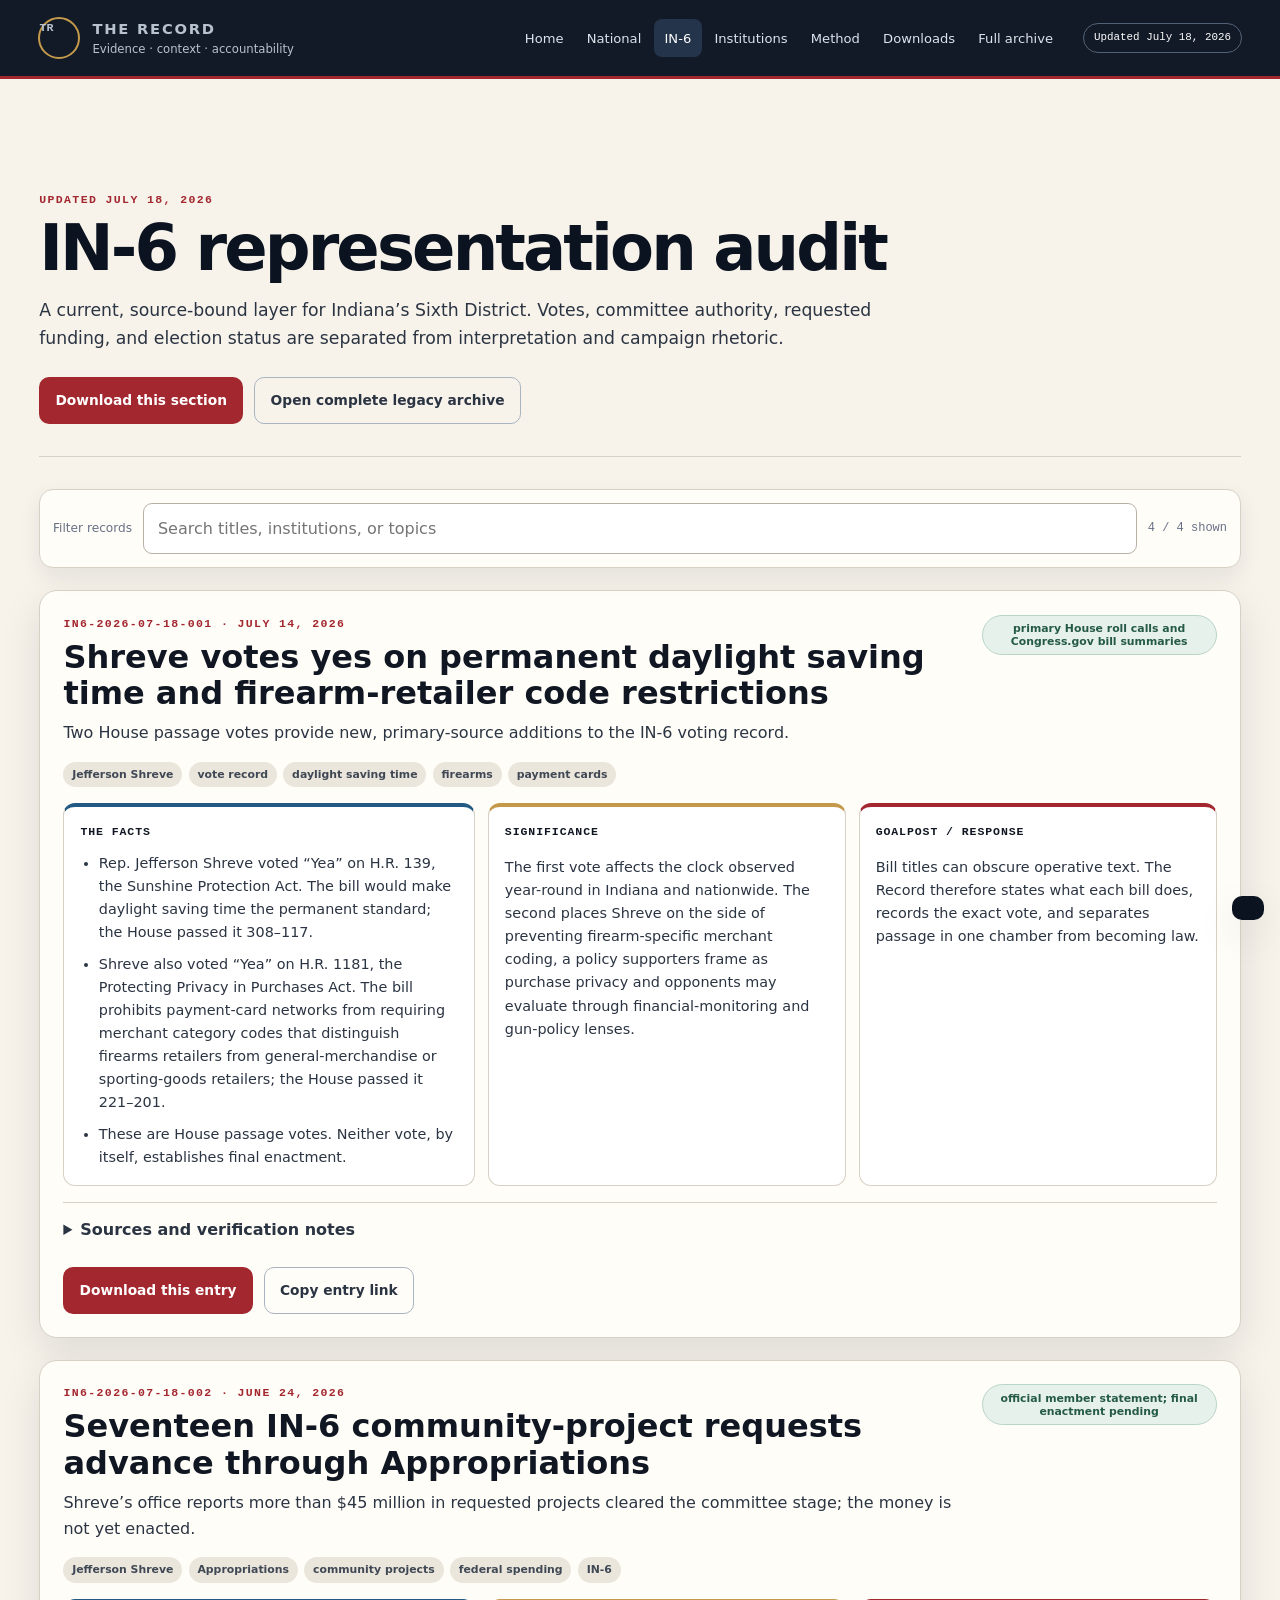
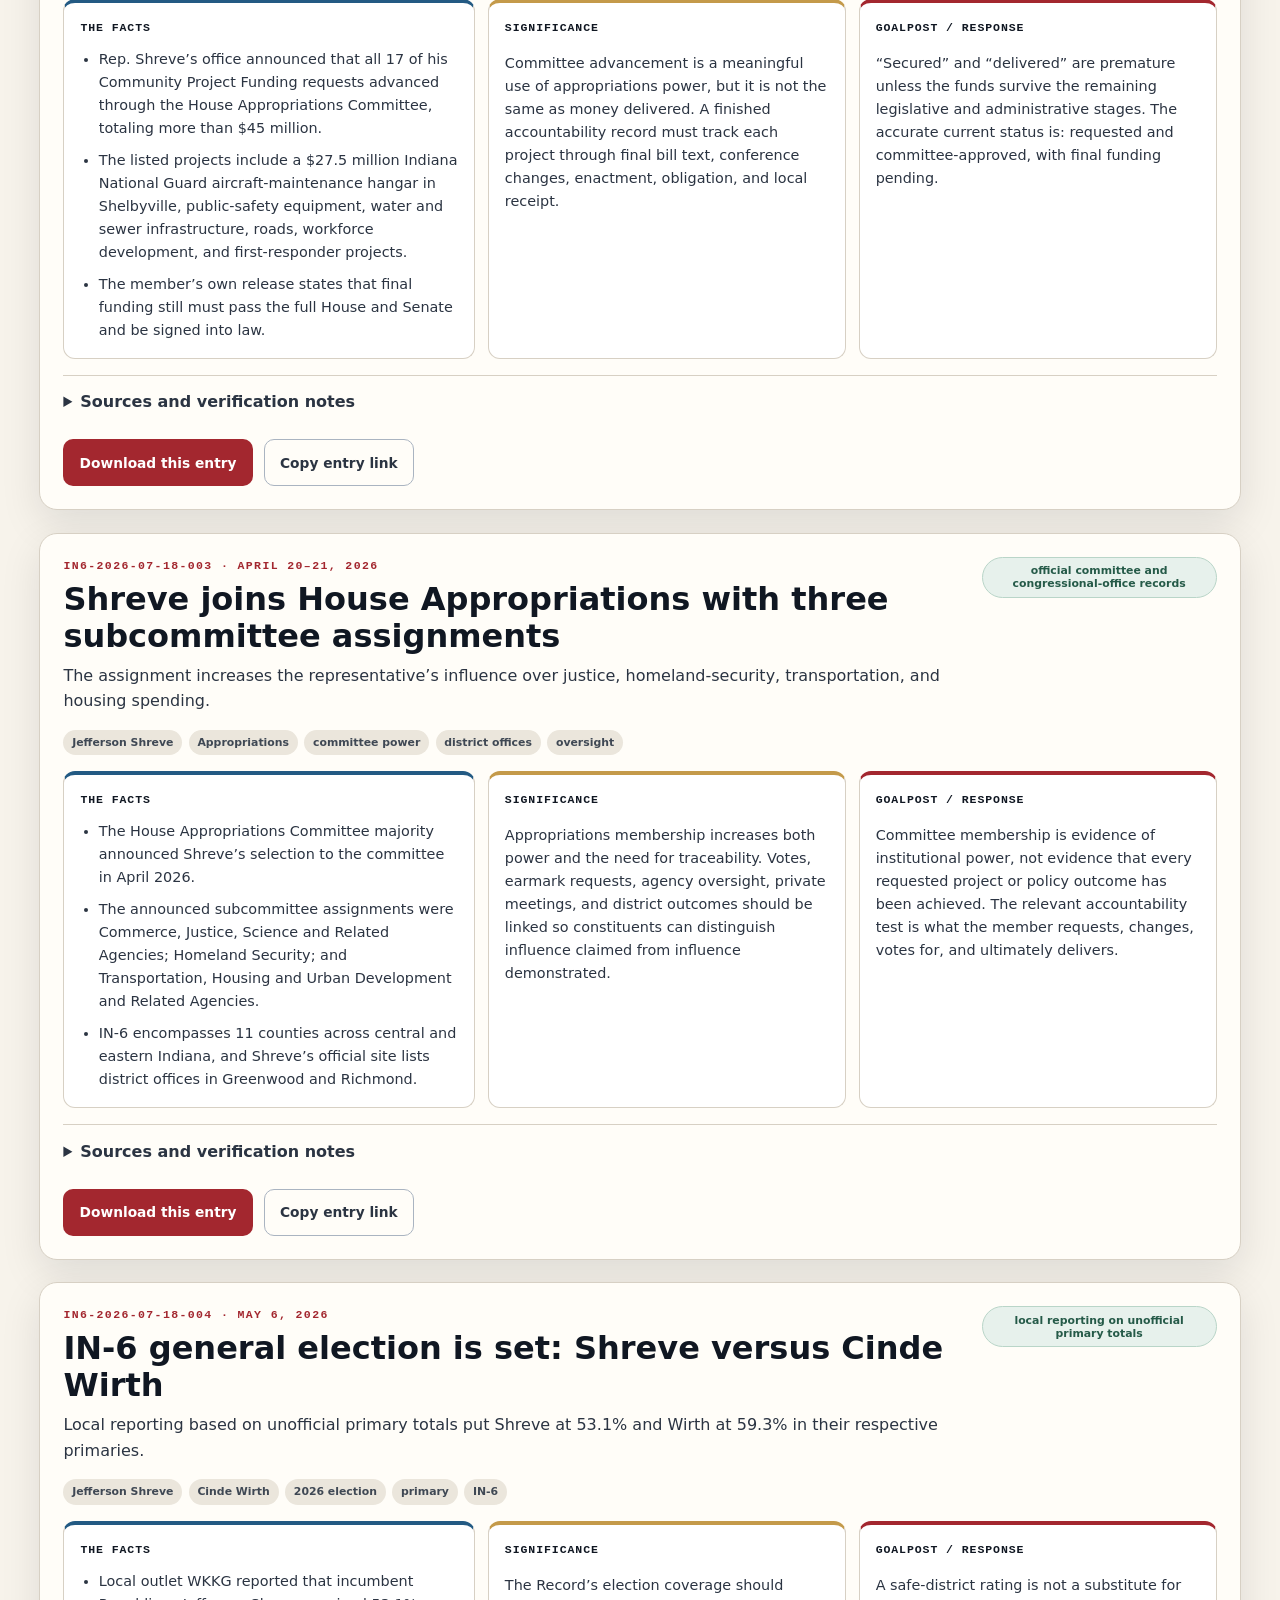
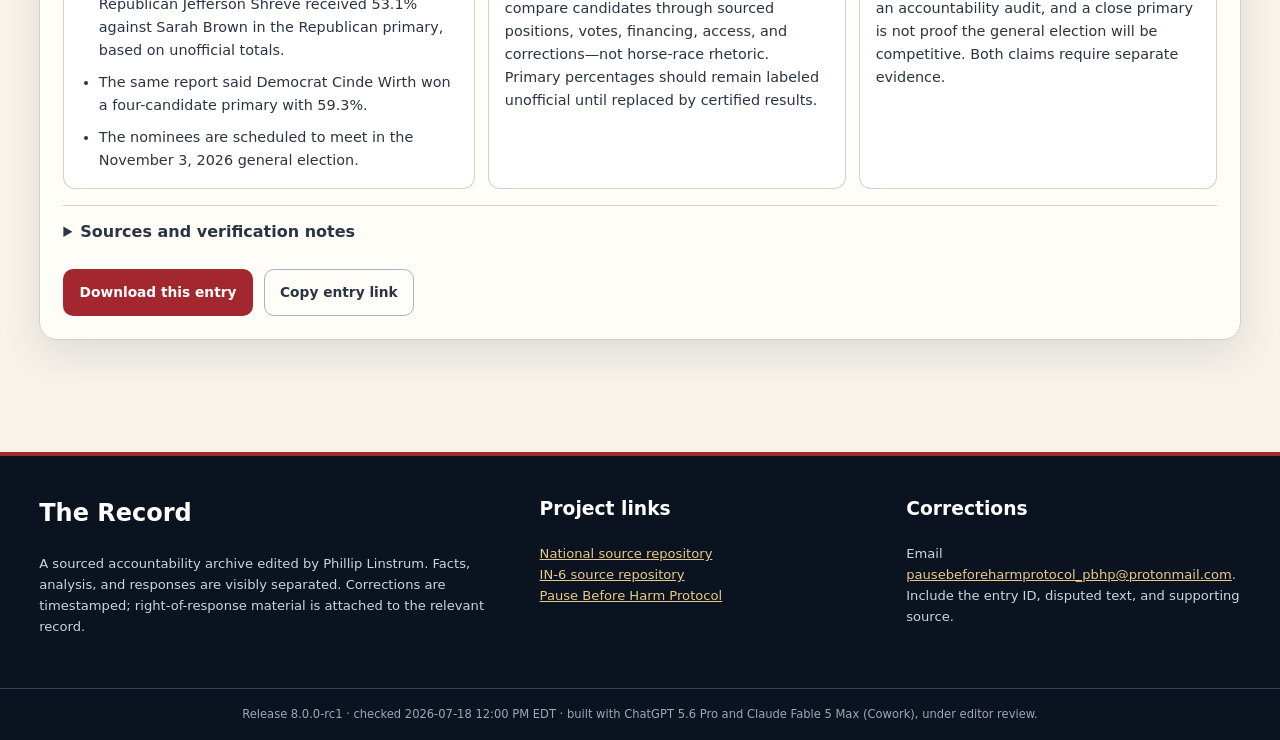
==== commit bab65026: "Add July 18 IN-6 current layer" ====
--- a/index.html
+++ b/index.html
@@ -1,2354 +1,5 @@
-<!DOCTYPE html>
-<html lang="en">
-<head>
-<meta charset="UTF-8">
-<meta name="viewport" content="width=device-width, initial-scale=1.0">
-<title>THE RECORD — IN-6 Representation Audit</title>
-<link href="https://fonts.googleapis.com/css2?family=Inter:wght@300;400;500;600;700;800&family=JetBrains+Mono:wght@300;400;500&display=swap" rel="stylesheet">
-<style>
-:root{
-  --dem:#1565C0;--dem2:#0D47A1;--dem3:#0A3680;--demL:#E3F2FD;--demL2:#BBDEFB;
-  --gop:#C62828;--gop2:#B71C1C;--gop3:#8E0000;--gopL:#FFEBEE;--gopL2:#FFCDD2;
-  --amyx:#1976D2;--amyx2:#0D47A1;--amyxL:#BBDEFB;
-  --pbhp:#F9A825;--pbhp2:#F57F17;--pbhpL:#FFF8E1;--pbhpGlow:rgba(249,168,37,.25);
-  --bg:#FAFBFE;--bg2:#F0F3F9;--bg3:#E4E9F2;
-  --green:#2E7D32;--greenL:#E8F5E9;
-  --gold:#F9A825;--goldL:#FFFDE7;
-  --purple:#6A1B9A;--purpleL:#F3E5F5;
-  --txt:#0D1B2A;--txt2:#3A4466;--dim:#5A6080;
-  --border:#C4CEDF;--border2:#A8B6CC;
-  --accent:var(--dem);--accentL:var(--demL);
-  --grad-main:linear-gradient(90deg,var(--dem),var(--amyx),var(--pbhp),var(--gop));
-  --grad-dem:linear-gradient(135deg,var(--dem3),var(--dem));
-  --grad-gop:linear-gradient(135deg,var(--gop3),var(--gop));
-  --grad-pbhp:linear-gradient(135deg,var(--pbhp2),var(--pbhp));
-}
-*,*::before,*::after{box-sizing:border-box;margin:0;padding:0;}
-html{}
-body{background:var(--bg);color:var(--txt);font-family:'Inter',system-ui,sans-serif;min-height:100vh;line-height:1.6;padding-bottom:44px;}
-:focus-visible{outline:2px solid var(--dem);outline-offset:2px;}
-
-/* HEADER */
-.mh{position:sticky;top:0;z-index:90;background:linear-gradient(180deg,rgba(255,255,255,.99),rgba(250,251,254,.97));border-bottom:4px solid var(--dem);border-image:var(--grad-main) 1;backdrop-filter:blur(14px);box-shadow:0 4px 30px rgba(10,54,128,.12);}
-.mh-top{display:flex;align-items:center;padding:.8rem 1.6rem;gap:1rem;flex-wrap:wrap;}
-.logo{display:flex;flex-direction:column;}
-.logo h1{font-weight:900;font-size:1.7rem;letter-spacing:.05em;color:var(--dem3);line-height:1;text-shadow:0 1px 2px rgba(10,54,128,.08);}
-.logo .sub{font-family:'JetBrains Mono',monospace;font-size:.52rem;text-transform:uppercase;letter-spacing:.15em;color:var(--dim);margin-top:.2rem;}
-.logo .sub em{color:var(--gop);font-style:normal;font-weight:700;}
-.logo .sub .dem-em{color:var(--dem);font-style:normal;font-weight:700;}
-.mh-search{display:flex;align-items:center;gap:.5rem;flex:1;max-width:500px;}
-.si{background:var(--bg2);border:2px solid var(--border);color:var(--txt);font-family:'Inter',sans-serif;font-size:.85rem;padding:.45rem .9rem;border-radius:8px;outline:none;flex:1;min-width:150px;transition:border-color .2s;}
-.si:focus{border-color:var(--dem);}
-.si::placeholder{color:var(--dim);}
-.mh-r{display:flex;align-items:center;gap:.5rem;margin-left:auto;}
-.ctr{font-family:'JetBrains Mono',monospace;font-size:.6rem;color:var(--dim);}
-.ctr b{color:var(--dem);font-weight:700;}
-
-/* NAV */
-.navstrip{background:linear-gradient(180deg,var(--bg2),var(--bg3));border-bottom:2px solid var(--border);display:flex;align-items:center;padding:0 1rem;gap:0;overflow-x:auto;}
-.navtab{font-family:'JetBrains Mono',monospace;font-size:.62rem;text-transform:uppercase;letter-spacing:.08em;padding:.6rem 1.1rem;border-bottom:3px solid transparent;background:transparent;color:var(--dim);cursor:pointer;white-space:nowrap;transition:all .2s;font-weight:600;border-top:none;border-left:none;border-right:none;}
-.navtab:hover{color:var(--dem);background:var(--demL);border-bottom-color:var(--amyxL);}
-.navtab.on{color:#fff;background:var(--grad-dem);border-bottom-color:var(--pbhp);font-weight:700;border-radius:6px 6px 0 0;}
-
-/* TAG BAR */
-.tagstrip{display:flex;align-items:center;gap:.3rem;padding:.4rem 1rem;background:var(--bg2);border-bottom:1px solid var(--border);flex-wrap:wrap;}
-.erastrip{display:flex;overflow-x:auto;scrollbar-width:none;background:var(--bg2);border-bottom:1px solid var(--border);}
-.erastrip::-webkit-scrollbar{display:none;}
-.eratab{font-family:'JetBrains Mono',monospace;font-size:.55rem;text-transform:uppercase;letter-spacing:.1em;padding:.55rem 1.1rem;border:none;border-right:1px solid var(--border);border-top:2px solid transparent;background:transparent;color:var(--dim);cursor:pointer;white-space:nowrap;transition:all .15s;}
-.eratab:hover{color:var(--txt);background:rgba(21,101,192,.04);}
-.eratab.on{color:var(--gold);border-top-color:var(--gold);background:rgba(249,168,37,.06);font-weight:700;}
-.taglbl{font-family:'JetBrains Mono',monospace;font-size:.5rem;text-transform:uppercase;letter-spacing:.12em;color:var(--dim);padding:.3rem .4rem;white-space:nowrap;font-weight:600;}
-.tag{font-family:'JetBrains Mono',monospace;font-size:.52rem;text-transform:uppercase;letter-spacing:.05em;padding:.2rem .5rem;border:1px solid var(--border);background:var(--bg);color:var(--txt2);cursor:pointer;transition:all .15s;white-space:nowrap;margin:.15rem .1rem;border-radius:4px;font-weight:500;}
-.tag:hover{color:var(--dem);border-color:var(--dem);background:var(--demL);transform:translateY(-1px);}
-.tag.on{background:var(--grad-dem);border-color:var(--dem);color:#fff;box-shadow:0 2px 8px rgba(21,101,192,.2);}
-
-/* PANELS (tabbed) */
-.panel{display:none;padding:2rem;max-width:1200px;margin:0 auto;}
-.panel.show{display:block;}
-
-/* HOME PANEL */
-.home-hero{text-align:center;padding:2.5rem 0 2rem;position:relative;}
-.home-hero::before{content:'';position:absolute;top:0;left:50%;transform:translateX(-50%);width:80%;max-width:600px;height:4px;background:var(--grad-main);border-radius:2px;}
-.home-hero h2{font-size:2.2rem;font-weight:900;color:var(--dem3);margin-bottom:.6rem;letter-spacing:-.01em;text-shadow:0 2px 4px rgba(10,54,128,.06);}
-.home-hero .tagline{font-size:1.05rem;color:var(--txt2);max-width:740px;margin:0 auto;line-height:1.8;font-weight:400;}
-.home-stats{display:flex;justify-content:center;gap:2.5rem;margin:2rem 0;flex-wrap:wrap;}
-.stat{text-align:center;position:relative;}
-.stat .num{font-family:'JetBrains Mono',monospace;font-size:2.2rem;font-weight:900;background:var(--grad-dem);-webkit-background-clip:text;-webkit-text-fill-color:transparent;background-clip:text;}
-.stat .lbl{font-family:'JetBrains Mono',monospace;font-size:.55rem;text-transform:uppercase;letter-spacing:.14em;color:var(--dim);margin-top:.3rem;font-weight:600;}
-.home-desc{max-width:740px;margin:1.5rem auto;font-size:.92rem;line-height:1.75;color:var(--txt2);text-align:left;}
-
-/* KEY FINDINGS GRID */
-.findings-grid{display:grid;grid-template-columns:repeat(auto-fill,minmax(300px,1fr));gap:1.2rem;margin:2rem 0;}
-.finding-card{background:var(--bg);border:2px solid var(--border);border-radius:12px;padding:1.2rem 1.4rem;transition:all .25s;box-shadow:0 2px 8px rgba(0,0,0,.04);}
-.finding-card:hover{border-color:var(--dem);box-shadow:0 4px 20px rgba(21,101,192,.12);transform:translateY(-2px);}
-.finding-card .fc-icon{font-size:1.5rem;margin-bottom:.5rem;}
-.finding-card .fc-title{font-weight:800;font-size:.9rem;color:var(--txt);margin-bottom:.4rem;}
-.finding-card .fc-text{font-size:.82rem;color:var(--txt2);line-height:1.6;}
-.finding-card.red{border-left:5px solid var(--gop);background:linear-gradient(135deg,var(--bg),rgba(198,40,40,.03));}
-.finding-card.blue{border-left:5px solid var(--dem);background:linear-gradient(135deg,var(--bg),rgba(21,101,192,.03));}
-.finding-card.gold{border-left:5px solid var(--pbhp);background:linear-gradient(135deg,var(--bg),rgba(249,168,37,.04));}
-
-/* ENTRY CARDS */
-.entry{background:var(--bg);border:2px solid var(--border);border-radius:14px;margin-bottom:1.4rem;overflow:hidden;transition:all .25s;box-shadow:0 2px 10px rgba(0,0,0,.03);}
-.entry:hover{border-color:var(--dem);box-shadow:0 4px 24px rgba(21,101,192,.1);transform:translateY(-1px);}
-.entry.gop-entry{border-left:6px solid var(--gop);background:linear-gradient(90deg,rgba(198,40,40,.02),transparent 20%);}
-.entry.context-entry{border-left:6px solid var(--pbhp);background:linear-gradient(90deg,rgba(249,168,37,.03),transparent 20%);}
-.entry-head{padding:1rem 1.2rem .6rem;display:flex;align-items:flex-start;gap:.8rem;flex-wrap:wrap;}
-.entry-date{font-family:'JetBrains Mono',monospace;font-size:.7rem;color:var(--dim);white-space:nowrap;font-weight:600;min-width:100px;}
-.entry-title{font-size:.92rem;font-weight:600;color:var(--txt);line-height:1.5;flex:1;}
-.entry-body{padding:0 1.2rem 1rem;}
-.entry-section{margin-top:.8rem;}
-.entry-section-label{font-family:'JetBrains Mono',monospace;font-size:.58rem;text-transform:uppercase;letter-spacing:.14em;font-weight:800;margin-bottom:.4rem;padding:.3rem .7rem;border-radius:5px;display:inline-block;}
-.lbl-facts{color:#fff;background:var(--grad-dem);}
-.lbl-sig{color:#fff;background:linear-gradient(135deg,var(--green),#43A047);}
-.lbl-goal{color:#fff;background:var(--grad-gop);}
-.lbl-mt{background:#fff8e1;color:#5a4500;border:1px solid #f9a825;}
-.entry-section p{font-size:.83rem;line-height:1.65;color:var(--txt2);}
-.entry-sources{padding:.6rem 1.2rem;background:var(--bg2);border-top:1px solid var(--border);display:flex;gap:.6rem;flex-wrap:wrap;align-items:center;}
-.entry-sources .src-lbl{font-family:'JetBrains Mono',monospace;font-size:.5rem;text-transform:uppercase;letter-spacing:.1em;color:var(--dim);font-weight:600;}
-.entry-sources a{font-family:'JetBrains Mono',monospace;font-size:.55rem;color:var(--dem);text-decoration:none;padding:.15rem .4rem;border:1px solid var(--border);border-radius:3px;transition:all .15s;}
-.entry-sources a:hover{background:var(--demL);border-color:var(--dem);}
-.entry-tags{padding:.4rem 1.2rem .6rem;display:flex;gap:.3rem;flex-wrap:wrap;}
-.entry-tag{font-family:'JetBrains Mono',monospace;font-size:.45rem;text-transform:uppercase;letter-spacing:.08em;padding:.15rem .4rem;background:var(--bg3);color:var(--dim);border-radius:3px;font-weight:500;}
-.entry-expand{background:none;border:none;font-family:'JetBrains Mono',monospace;font-size:.55rem;color:var(--dem);cursor:pointer;padding:.3rem .6rem;text-transform:uppercase;letter-spacing:.08em;font-weight:600;margin-top:.3rem;}
-.entry-expand:hover{text-decoration:underline;}
-.entry-collapse{display:none;}
-
-/* COMPARE TABLE */
-.compare-section{margin-bottom:2rem;}
-.compare-section h3{font-size:1.05rem;font-weight:700;color:var(--txt);margin-bottom:.8rem;padding-bottom:.4rem;border-bottom:2px solid var(--border);}
-.compare-grid{display:grid;grid-template-columns:1fr 1fr 1fr 1fr;gap:0;border:2px solid var(--border);border-radius:10px;overflow:hidden;}
-.cg-head{font-family:'JetBrains Mono',monospace;font-size:.6rem;text-transform:uppercase;letter-spacing:.08em;font-weight:700;padding:.7rem .8rem;text-align:center;}
-.cg-head.h-shreve{background:var(--gopL);color:var(--gop3);border-bottom:3px solid var(--gop);}
-.cg-head.h-amyx{background:var(--demL);color:var(--dem3);border-bottom:3px solid var(--dem);}
-.cg-head.h-wirth{background:var(--purpleL);color:var(--purple);border-bottom:3px solid var(--purple);}
-.cg-head.h-need{background:var(--greenL);color:var(--green);border-bottom:3px solid var(--green);}
-.cg-cell{padding:.7rem .8rem;font-size:.78rem;line-height:1.55;color:var(--txt2);border-bottom:1px solid var(--border);border-right:1px solid var(--border);}
-.cg-cell:nth-child(4n){border-right:none;}
-.cg-cell:last-child,.cg-cell:nth-last-child(-n+4){border-bottom:none;}
-.cg-cell.shreve-cell{background:var(--gopL);background:rgba(198,40,40,.04);}
-.cg-cell.amyx-cell{background:var(--demL);background:rgba(21,101,192,.04);}
-.cg-cell.wirth-cell{background:var(--purpleL);background:rgba(106,27,154,.04);}
-.cg-cell.need-cell{background:var(--greenL);background:rgba(46,125,50,.04);}
-.cg-cell strong{font-weight:600;color:var(--txt);}
-.cg-topic{font-family:'JetBrains Mono',monospace;font-size:.55rem;text-transform:uppercase;letter-spacing:.1em;font-weight:700;color:var(--dim);grid-column:1/-1;padding:.5rem .8rem;background:var(--bg3);border-bottom:1px solid var(--border);}
-
-/* CANDIDATE PROFILES */
-.candidate-profiles{display:grid;grid-template-columns:repeat(auto-fill,minmax(280px,1fr));gap:1.2rem;margin-bottom:2rem;}
-.cand-card{border-radius:12px;padding:1.3rem;border:2px solid var(--border);}
-.cand-card.shreve{border-color:var(--gop);background:rgba(198,40,40,.03);}
-.cand-card.amyx{border-color:var(--dem);background:rgba(21,101,192,.03);}
-.cand-card.wirth{border-color:var(--purple);background:rgba(106,27,154,.03);}
-.cand-card h4{font-size:1rem;font-weight:800;margin-bottom:.15rem;}
-.cand-card.shreve h4{color:var(--gop3);}
-.cand-card.amyx h4{color:var(--dem3);}
-.cand-card.wirth h4{color:var(--purple);}
-.cand-card .cand-party{font-family:'JetBrains Mono',monospace;font-size:.5rem;text-transform:uppercase;letter-spacing:.12em;font-weight:700;margin-bottom:.6rem;}
-.cand-card.shreve .cand-party{color:var(--gop);}
-.cand-card.amyx .cand-party{color:var(--dem);}
-.cand-card.wirth .cand-party{color:var(--purple);}
-.cand-card .cand-detail{font-size:.78rem;color:var(--txt2);line-height:1.55;margin-bottom:.3rem;}
-.cand-card .cand-detail strong{color:var(--txt);font-weight:600;}
-.cand-card .cand-highlight{font-size:.75rem;color:var(--txt);font-weight:600;margin-top:.6rem;padding:.4rem .6rem;border-radius:6px;display:inline-block;}
-.cand-card.shreve .cand-highlight{background:var(--gopL);color:var(--gop3);}
-.cand-card.amyx .cand-highlight{background:var(--demL);color:var(--dem3);}
-.cand-card.wirth .cand-highlight{background:var(--purpleL);color:var(--purple);}
-
-/* IN-6 DATA DASHBOARD */
-.dash-grid{display:grid;grid-template-columns:repeat(auto-fill,minmax(200px,1fr));gap:1rem;margin:1.5rem 0;}
-.dash-card{background:var(--bg);border:2px solid var(--border);border-radius:12px;padding:1.2rem;text-align:center;transition:all .2s;box-shadow:0 2px 8px rgba(0,0,0,.03);}
-.dash-card:hover{border-color:var(--dem);box-shadow:0 4px 16px rgba(21,101,192,.1);transform:translateY(-2px);}
-.dash-num{font-family:'JetBrains Mono',monospace;font-size:1.6rem;font-weight:900;color:var(--gop);}
-.dash-num.good{color:var(--green);}
-.dash-num.warn{color:var(--pbhp2);}
-.dash-lbl{font-family:'JetBrains Mono',monospace;font-size:.52rem;text-transform:uppercase;letter-spacing:.12em;color:var(--dim);margin-top:.3rem;font-weight:700;}
-.dash-note{font-size:.72rem;color:var(--txt2);margin-top:.35rem;line-height:1.5;}
-
-/* ABOUT PANEL */
-.about-section{margin-bottom:2rem;}
-.about-section h3{font-size:1.1rem;font-weight:700;color:var(--dem3);margin-bottom:.5rem;}
-.about-section p{font-size:.9rem;line-height:1.7;color:var(--txt2);margin-bottom:.5rem;}
-
-/* LITERACY TAB */
-.lit-section{margin-bottom:2.5rem;}
-.lit-section h3{font-size:1.1rem;font-weight:700;color:var(--dem3);margin-bottom:.8rem;padding-bottom:.4rem;border-bottom:2px solid var(--border);}
-.lit-section h4{font-size:.95rem;font-weight:700;color:var(--txt);margin:1rem 0 .4rem;}
-.lit-section p{font-size:.87rem;line-height:1.7;color:var(--txt2);margin-bottom:.5rem;}
-.lit-section .phil-note{font-size:.82rem;line-height:1.6;color:var(--dem3);background:var(--demL);padding:.8rem 1rem;border-radius:8px;border-left:4px solid var(--gold);margin:.8rem 0;font-style:italic;}
-.lit-section .phil-note strong{color:var(--dem3);font-style:normal;}
-.term-grid{display:grid;grid-template-columns:repeat(auto-fill,minmax(320px,1fr));gap:1rem;margin:1rem 0;}
-.term-card{background:var(--bg2);border:2px solid var(--border);border-radius:10px;padding:1rem 1.2rem;transition:border-color .2s;}
-.term-card:hover{border-color:var(--dem);}
-.term-card .tc-name{font-family:'JetBrains Mono',monospace;font-size:.75rem;font-weight:700;text-transform:uppercase;letter-spacing:.06em;margin-bottom:.3rem;}
-.term-card .tc-name.left{color:var(--dem);}
-.term-card .tc-name.right{color:var(--gop);}
-.term-card .tc-name.neutral{color:var(--gold);}
-.term-card .tc-name.danger{color:#D32F2F;}
-.term-card .tc-def{font-size:.82rem;line-height:1.55;color:var(--txt2);margin-bottom:.4rem;}
-.term-card .tc-phil{font-size:.78rem;line-height:1.5;color:var(--dem3);font-style:italic;padding-top:.4rem;border-top:1px solid var(--border);}
-.caucus-grid{display:grid;grid-template-columns:repeat(auto-fill,minmax(280px,1fr));gap:1rem;margin:1rem 0;}
-.caucus-card{border-radius:10px;padding:1rem 1.2rem;border:2px solid var(--border);}
-.caucus-card.dem-caucus{border-color:var(--dem);background:rgba(21,101,192,.03);}
-.caucus-card.gop-caucus{border-color:var(--gop);background:rgba(198,40,40,.03);}
-.caucus-card h5{font-size:.85rem;font-weight:700;margin-bottom:.2rem;}
-.caucus-card.dem-caucus h5{color:var(--dem3);}
-.caucus-card.gop-caucus h5{color:var(--gop3);}
-.caucus-card .cc-members{font-family:'JetBrains Mono',monospace;font-size:.55rem;color:var(--dim);margin-bottom:.4rem;text-transform:uppercase;letter-spacing:.08em;}
-.caucus-card .cc-desc{font-size:.8rem;line-height:1.55;color:var(--txt2);}
-.caucus-card .cc-phil{font-size:.75rem;color:var(--dem3);font-style:italic;margin-top:.4rem;padding-top:.4rem;border-top:1px solid var(--border);}
-
-/* EXPANDED COMPARE */
-.compare-grid-6{display:grid;grid-template-columns:repeat(6,1fr);gap:0;border:2px solid var(--border);border-radius:10px;overflow:hidden;}
-.compare-grid-6 .cg-head{font-family:'JetBrains Mono',monospace;font-size:.55rem;text-transform:uppercase;letter-spacing:.08em;font-weight:800;padding:.7rem .6rem;text-align:center;}
-.compare-grid-6 .cg-cell{padding:.5rem .5rem;font-size:.72rem;line-height:1.45;color:var(--txt2);border-bottom:1px solid var(--border);border-right:1px solid var(--border);}
-.compare-grid-6 .cg-cell:nth-child(6n){border-right:none;}
-.compare-grid-6 .cg-topic{font-family:'JetBrains Mono',monospace;font-size:.5rem;text-transform:uppercase;letter-spacing:.08em;font-weight:700;color:var(--dim);grid-column:1/-1;padding:.4rem .6rem;background:var(--bg3);border-bottom:1px solid var(--border);}
-.h-baker{background:#E8EAF6;color:#283593;border-bottom:3px solid #3F51B5;}
-.h-boyd{background:#E0F2F1;color:#00695C;border-bottom:3px solid #009688;}
-.h-brown{background:var(--goldL);color:#E65100;border-bottom:3px solid var(--gold);}
-.baker-cell{background:rgba(63,81,181,.03);}
-.boyd-cell{background:rgba(0,150,136,.03);}
-.brown-cell{background:rgba(249,168,37,.03);}
-
-@media(max-width:1100px){
-  .compare-grid-6{grid-template-columns:repeat(3,1fr);}
-  .compare-grid-6 .cg-topic{grid-column:1/-1;}
-}
-@media(max-width:600px){
-  .compare-grid-6{grid-template-columns:1fr 1fr;}
-  .term-grid{grid-template-columns:1fr;}
-  .caucus-grid{grid-template-columns:1fr;}
-}
-
-/* FOOTER */
-.footer{text-align:center;padding:2.5rem 2rem;border-top:5px solid transparent;border-image:var(--grad-main) 1;background:linear-gradient(180deg,var(--bg2),#E8ECF4);margin-top:2.5rem;}
-.footer p{font-size:.78rem;color:var(--dim);line-height:1.7;}
-.footer a{color:var(--dem);text-decoration:none;font-weight:500;}
-.footer a:hover{text-decoration:underline;}
-.footer .pbhp-footer{margin-top:1.5rem;padding:1.2rem;border:2px solid var(--pbhp);border-radius:12px;background:linear-gradient(135deg,var(--pbhpL),rgba(249,168,37,.08));box-shadow:0 0 20px var(--pbhpGlow);}
-.footer .pbhp-footer a{color:var(--pbhp2);font-weight:700;}
-
-/* NO RESULTS */
-.no-results{text-align:center;padding:3rem;color:var(--dim);font-size:.9rem;}
-
-/* PBHP BADGE */
-.pbhp-badge{display:inline-flex;align-items:center;gap:.5rem;font-family:'JetBrains Mono',monospace;font-size:.6rem;text-transform:uppercase;letter-spacing:.12em;color:var(--pbhp2);font-weight:800;padding:.4rem .9rem;border:2px solid var(--pbhp);border-radius:6px;text-decoration:none;transition:all .25s;background:var(--pbhpL);box-shadow:0 0 12px var(--pbhpGlow);}
-.pbhp-badge:hover{background:var(--grad-pbhp);color:#fff;box-shadow:0 0 20px var(--pbhpGlow),0 2px 12px rgba(0,0,0,.15);transform:translateY(-1px);}
-
-/* PRIMARY BANNER */
-.primary-banner{background:linear-gradient(135deg,var(--dem3) 0%,#061A40 40%,#1A0A2E 60%,var(--gop3) 100%);color:#fff;padding:.9rem 1.6rem;text-align:center;font-family:'JetBrains Mono',monospace;font-size:.7rem;letter-spacing:.1em;text-transform:uppercase;font-weight:700;box-shadow:0 3px 15px rgba(0,0,0,.2);}
-.primary-banner a{color:var(--pbhp);text-decoration:underline;font-weight:800;}
-.primary-banner .gold-accent{color:var(--pbhp);font-size:1em;text-shadow:0 0 8px rgba(249,168,37,.5);}
-
-/* RESPONSIVE */
-@media(max-width:900px){
-  .compare-grid{grid-template-columns:1fr 1fr;}
-  .cg-topic{grid-column:1/-1;}
-}
-@media(max-width:768px){
-  .mh-top{padding:.5rem .8rem;}
-  .logo h1{font-size:1.15rem;}
-  .panel{padding:1rem;}
-  .home-stats{gap:1rem;}
-  .stat .num{font-size:1.3rem;}
-  .entry-head{flex-direction:column;gap:.3rem;}
-  .compare-grid{grid-template-columns:1fr;}
-  .candidate-profiles{grid-template-columns:1fr;}
-  .findings-grid{grid-template-columns:1fr;}
-  .dash-grid{grid-template-columns:1fr 1fr;}
-}
-
-/* TIMELINE BAR */
-.timeline-bar{position:fixed;bottom:0;left:0;right:0;z-index:80;background:rgba(250,251,254,.97);border-top:2px solid var(--dem);-webkit-backdrop-filter:blur(8px);backdrop-filter:blur(8px);padding:.3rem .8rem;display:flex;align-items:center;gap:0;}
-.tl-track{flex:1;height:32px;position:relative;cursor:pointer;}
-.tl-pip{position:absolute;width:2px;height:100%;background:var(--border);transition:background .1s;}
-.tl-pip.major{background:var(--dem);width:3px;}
-.tl-pip:hover{background:var(--gop);z-index:2;}
-.tl-pip .tl-tip{display:none;position:absolute;bottom:36px;left:50%;transform:translateX(-50%);background:var(--txt);color:#fff;font-family:'JetBrains Mono',monospace;font-size:.55rem;padding:.3rem .6rem;border-radius:4px;white-space:nowrap;z-index:10;max-width:300px;overflow:hidden;text-overflow:ellipsis;}
-.tl-pip:hover .tl-tip{display:block;}
-.tl-label{font-family:'JetBrains Mono',monospace;font-size:.48rem;color:var(--dim);position:absolute;bottom:2px;font-weight:600;}
-.tl-toggle{font-family:'JetBrains Mono',monospace;font-size:.5rem;text-transform:uppercase;background:none;border:1px solid var(--border);color:var(--dim);padding:.15rem .4rem;cursor:pointer;border-radius:3px;white-space:nowrap;font-weight:500;margin-left:.3rem;}
-.tl-toggle:hover{color:var(--dem);border-color:var(--dem);}
-@media(max-width:768px){
-  .timeline-bar{padding:.25rem .6rem;}
-  .tl-pip{width:1.5px;}
-  .tl-pip.major{width:2px;}
-  .tl-toggle{font-size:.48rem;padding:.12rem .35rem;}
-}
-@media(max-width:480px){
-  .timeline-bar{padding:.2rem .5rem;bottom:0;font-size:.5rem;}
-  .tl-track{height:28px;}
-  .tl-pip{width:1px;}
-  .tl-pip.major{width:1.5px;}
-  .tl-label{font-size:.42rem;bottom:0px;}
-  .tl-toggle{font-size:.45rem;padding:.1rem .3rem;margin-left:.2rem;}
-  .tl-tip{font-size:.48rem;bottom:30px;}
-}
-@media(max-width:360px){
-  .timeline-bar{display:none !important;}
-}
-</style>
-</head>
-<body>
-
-<!-- PRIMARY BANNER -->
-<div class="primary-banner">
-  <span class="gold-accent">&#9733;</span> General Election: November 3, 2026 &mdash; <span id="countdown"></span> &mdash; Wirth (D) vs. Shreve (R) <span class="gold-accent">&#9733;</span>
-  <span style="display:inline-block;margin-left:1rem;padding:.15rem .6rem;background:rgba(249,168,37,.2);border:1px solid rgba(249,168,37,.5);border-radius:4px;font-size:.55rem;">PBHP VERIFIED</span>
-</div>
-
-<!-- HEADER -->
-<div class="mh">
-  <div class="mh-top">
-    <div class="logo">
-      <h1>THE RECORD &mdash; IN-6</h1>
-      <div class="sub">A Representation Audit of <em>Rep. Jefferson Shreve</em> &middot; Indiana's 6th Congressional District</div>
-    </div>
-    <div class="mh-search">
-      <input class="si" type="text" id="searchInput" placeholder="Search entries, topics, dates..." oninput="filterEntries()">
-    </div>
-    <div class="mh-r">
-      <a class="pbhp-badge" href="https://github.com/PauseBeforeHarmProtocol/pbhp" target="_blank" rel="noopener">&#x1F6E1; PBHP</a>
-      <span class="ctr"><b id="visCount">0</b> / <b id="totalCount">0</b> entries</span>
-    </div>
-  </div>
-  <div class="navstrip">
-    <button class="navtab on" onclick="showPanel('home')">Home</button>
-    <button class="navtab" onclick="showPanel('timeline')">Full Timeline</button>
-    <button class="navtab" onclick="showPanel('topics')">By Topic</button>
-    <button class="navtab" onclick="showPanel('compare')">Wirth vs Shreve</button>
-    <button class="navtab" onclick="showPanel('primary-candidates')">Primary Candidates</button>
-    <button class="navtab" onclick="showPanel('district')">IN-6 Data</button>
-    <button class="navtab" onclick="showPanel('literacy')">Political Literacy</button>
-    <button class="navtab" onclick="showPanel('methodology')">Methodology</button>
-    <button class="navtab" onclick="showPanel('ai-opinion')">AI Analysis</button>
-    <button class="navtab" onclick="showPanel('about')">About</button>
-  </div>
-</div>
-
-<!-- ERA STRIP -->
-<div class="erastrip" id="eraStrip" style="display:none;">
-  <button class="eratab on" data-era="all">All Eras</button>
-  <button class="eratab" data-era="council">City Council &middot; 2013&ndash;16</button>
-  <button class="eratab" data-era="mayor">Mayoral Run &middot; 2016&ndash;19</button>
-  <button class="eratab" data-era="gap">Between Races &middot; 2020&ndash;22</button>
-  <button class="eratab" data-era="campaign">Congressional Campaign &middot; 2023&ndash;24</button>
-  <button class="eratab" data-era="congress">In Congress &middot; 2025&ndash;</button>
-</div>
-
-<!-- TAG BAR -->
-<div class="tagstrip" id="tagBar" style="display:none;">
-  <span class="taglbl">Filter:</span>
-</div>
-
-<!-- HOME PANEL -->
-<div class="panel show" id="panel-home">
-
-<!-- WIRTH VS SHREVE LANDING FOCUS -->
-<div style="margin:1rem 1.2rem 2.5rem;background:linear-gradient(135deg,#0d1b2a 0%,#1a2a4a 50%,#2a1a3a 100%);border-radius:14px;padding:2.5rem 2rem;color:#fff;box-shadow:0 8px 32px rgba(0,0,0,.25);text-align:center;">
-  <div style="font-family:'JetBrains Mono',monospace;font-size:.65rem;text-transform:uppercase;letter-spacing:.2em;color:rgba(255,255,255,.6);margin-bottom:.5rem;">November 3, 2026 General Election &middot; Indiana 6th</div>
-  <h2 style="font-size:3.2rem;font-weight:900;line-height:1;margin:0 0 .5rem;letter-spacing:-.02em;"><span style="background:linear-gradient(135deg,#a78bfa,#7c3aed);-webkit-background-clip:text;-webkit-text-fill-color:transparent;background-clip:text;">Wirth</span> <span style="color:rgba(255,255,255,.4);font-size:2rem;font-weight:600;">vs.</span> <span style="background:linear-gradient(135deg,#fca5a5,#dc2626);-webkit-background-clip:text;-webkit-text-fill-color:transparent;background-clip:text;">Shreve</span></h2>
-  <div id="vsCountdown" style="font-family:'JetBrains Mono',monospace;font-size:.85rem;color:#fbbf24;letter-spacing:.08em;margin-bottom:1.8rem;">Loading countdown...</div>
-
-  <div style="display:grid;grid-template-columns:1fr 1fr;gap:1rem;text-align:left;max-width:820px;margin:0 auto;">
-    <div style="background:rgba(220,38,38,.12);border:1px solid rgba(220,38,38,.4);border-radius:10px;padding:1.2rem;">
-      <div style="font-family:'JetBrains Mono',monospace;font-size:.55rem;text-transform:uppercase;letter-spacing:.15em;color:#fca5a5;font-weight:800;margin-bottom:.3rem;">Republican &middot; Incumbent</div>
-      <div style="font-size:1.3rem;font-weight:900;color:#fff;margin-bottom:.4rem;">Jefferson Shreve</div>
-      <ul style="margin:0;padding-left:1.1rem;font-size:.78rem;line-height:1.6;color:rgba(255,255,255,.85);">
-        <li>Won R primary 53&ndash;47 (close for an incumbent)</li>
-        <li>Net worth ~$600M &middot; self-funds 95%</li>
-        <li>House Appropriations Committee (April 2026)</li>
-        <li><strong style="color:#fff;">558+ stock trades</strong>, ~$244.8M volume since taking office</li>
-        <li>$2.2M estimated stock gains in <strong>January 2026 alone</strong></li>
-        <li>Q1 2026 fundraising: $49.7K (1.5% from individuals)</li>
-        <li><strong style="color:#fff;">Zero public town halls</strong> in 119th Congress</li>
-        <li>0 breaks from party line in 490+ votes</li>
-      </ul>
-    </div>
-    <div style="background:rgba(124,58,237,.12);border:1px solid rgba(124,58,237,.4);border-radius:10px;padding:1.2rem;">
-      <div style="font-family:'JetBrains Mono',monospace;font-size:.55rem;text-transform:uppercase;letter-spacing:.15em;color:#a78bfa;font-weight:800;margin-bottom:.3rem;">Democrat &middot; Nominee</div>
-      <div style="font-size:1.3rem;font-weight:900;color:#fff;margin-bottom:.4rem;">Cinde Wirth</div>
-      <ul style="margin:0;padding-left:1.1rem;font-size:.78rem;line-height:1.6;color:rgba(255,255,255,.85);">
-        <li>Won 4-way D primary with 58.78%</li>
-        <li>7th-generation Bartholomew County resident</li>
-        <li>Ph.D. Cultural &amp; Educational Policy (Ball State, 2025)</li>
-        <li>Albert Einstein Distinguished Educator Fellow (1 of 14 nationally)</li>
-        <li><strong style="color:#fff;">Wrote federal education law</strong> that became law (2020)</li>
-        <li>2024 nominee &mdash; lost to Shreve ~30/66</li>
-        <li>AFT/AFL-CIO union member &middot; Moms Demand Action</li>
-        <li>Plans 3+ public town halls per year</li>
-      </ul>
-    </div>
-  </div>
-
-  <div style="display:flex;gap:.8rem;justify-content:center;flex-wrap:wrap;margin-top:1.8rem;">
-    <button onclick="document.getElementById('vsTop20').scrollIntoView({behavior:'smooth'});" style="font-family:'JetBrains Mono',monospace;font-size:.65rem;text-transform:uppercase;letter-spacing:.12em;font-weight:800;padding:.7rem 1.4rem;border:none;background:#fff;color:#0d1b2a;border-radius:6px;cursor:pointer;">Top 20 Positions &darr;</button>
-    <button onclick="document.getElementById('vsBattle').scrollIntoView({behavior:'smooth'});" style="font-family:'JetBrains Mono',monospace;font-size:.65rem;text-transform:uppercase;letter-spacing:.12em;font-weight:800;padding:.7rem 1.4rem;border:2px solid rgba(255,255,255,.3);background:transparent;color:#fff;border-radius:6px;cursor:pointer;">The Battle Ahead &darr;</button>
-  </div>
-</div>
-
-<!-- TOP 20 POSITIONS COMPARISON -->
-<div id="vsTop20" style="margin:2rem 1.2rem;max-width:1000px;margin-left:auto;margin-right:auto;">
-  <h2 style="font-size:1.6rem;font-weight:900;color:var(--dem3);text-align:center;margin-bottom:.3rem;">Top 20 Positions: Where They Stand</h2>
-  <p style="font-size:.85rem;color:var(--dim);text-align:center;margin-bottom:1.5rem;line-height:1.6;">Pulled from current campaign sites, public statements, and voting records (House Clerk, ProPublica, FEC, Capitol Trades). All entries cite primary sources in the <a onclick="showPanel('timeline');" style="color:var(--dem);font-weight:700;text-decoration:underline;cursor:pointer;">Full Timeline</a>.</p>
-
-  <table style="width:100%;border-collapse:collapse;font-size:.82rem;line-height:1.55;background:#fff;border-radius:10px;overflow:hidden;box-shadow:0 2px 12px rgba(0,0,0,.06);">
-    <thead>
-      <tr style="background:#0d1b2a;color:#fff;">
-        <th style="padding:.7rem .8rem;text-align:left;width:18%;font-family:'JetBrains Mono',monospace;font-size:.65rem;letter-spacing:.08em;text-transform:uppercase;">Topic</th>
-        <th style="padding:.7rem .8rem;text-align:left;width:41%;background:rgba(220,38,38,.85);font-family:'JetBrains Mono',monospace;font-size:.65rem;letter-spacing:.08em;text-transform:uppercase;">Shreve (R)</th>
-        <th style="padding:.7rem .8rem;text-align:left;width:41%;background:rgba(124,58,237,.85);font-family:'JetBrains Mono',monospace;font-size:.65rem;letter-spacing:.08em;text-transform:uppercase;">Wirth (D)</th>
-      </tr>
-    </thead>
-    <tbody>
-      <tr><td style="padding:.6rem .8rem;border-bottom:1px solid #eee;font-weight:700;background:#f8f9fa;">1. Healthcare</td><td style="padding:.6rem .8rem;border-bottom:1px solid #eee;">Voted for One Big Beautiful Bill: $1.2T Medicaid/SNAP cuts. ACA "never delivered." 11.8M projected newly uninsured.</td><td style="padding:.6rem .8rem;border-bottom:1px solid #eee;"><strong>Medicare for All</strong>. Families save ~$24K/yr. Reproductive rights: doctors and patients decide.</td></tr>
-
-      <tr><td style="padding:.6rem .8rem;border-bottom:1px solid #eee;font-weight:700;background:#f8f9fa;">2. Tariffs &amp; Manufacturing</td><td style="padding:.6rem .8rem;border-bottom:1px solid #eee;">Told manufacturers to "be patient." Says tariffs have "more wins than losses." No public dissent on Trump trade policy.</td><td style="padding:.6rem .8rem;border-bottom:1px solid #eee;">Targeted/strategic tariffs only. Working families pay the price of blanket tariffs &mdash; gas prices, jobs, hospitals.</td></tr>
-
-      <tr><td style="padding:.6rem .8rem;border-bottom:1px solid #eee;font-weight:700;background:#f8f9fa;">3. Gun Policy</td><td style="padding:.6rem .8rem;border-bottom:1px solid #eee;">4 distinct positions in 10 years. Currently NRA-endorsed. "Unwavering" 2A. As Indy mayoral candidate, supported gun restrictions.</td><td style="padding:.6rem .8rem;border-bottom:1px solid #eee;">Moms Demand Action volunteer. Universal background checks. Assault weapons ban. Gun violence prevention.</td></tr>
-
-      <tr><td style="padding:.6rem .8rem;border-bottom:1px solid #eee;font-weight:700;background:#f8f9fa;">4. Public Education</td><td style="padding:.6rem .8rem;border-bottom:1px solid #eee;">Supports vouchers. Voted to fold Department of Education functions into other agencies.</td><td style="padding:.6rem .8rem;border-bottom:1px solid #eee;"><strong>Fully fund public schools.</strong> End vouchers. 10+ years teaching biology/environmental science.</td></tr>
-
-      <tr><td style="padding:.6rem .8rem;border-bottom:1px solid #eee;font-weight:700;background:#f8f9fa;">5. Reproductive Rights</td><td style="padding:.6rem .8rem;border-bottom:1px solid #eee;">Pro-life. Supports federal restrictions. No public defense of contraception/IVF access.</td><td style="padding:.6rem .8rem;border-bottom:1px solid #eee;">"Doctors and patients make decisions." Codify Roe federally. Protect contraception &amp; IVF.</td></tr>
-
-      <tr><td style="padding:.6rem .8rem;border-bottom:1px solid #eee;font-weight:700;background:#f8f9fa;">6. Climate &amp; Environment</td><td style="padding:.6rem .8rem;border-bottom:1px solid #eee;">Co-sponsored Protecting Domestic Mining Act. Supports fossil-fuel expansion. Voted to roll back EPA standards.</td><td style="padding:.6rem .8rem;border-bottom:1px solid #eee;">NOAA-certified coral reef specialist. Clean air/water priorities. Oppose fossil-fuel subsidies.</td></tr>
-
-      <tr><td style="padding:.6rem .8rem;border-bottom:1px solid #eee;font-weight:700;background:#f8f9fa;">7. Immigration</td><td style="padding:.6rem .8rem;border-bottom:1px solid #eee;">Strict enforcement. Supports mass deportation. Voted for $70B immigration enforcement bill (which also held $1B for Trump ballroom security).</td><td style="padding:.6rem .8rem;border-bottom:1px solid #eee;"><strong>Abolish ICE entirely.</strong> Path to citizenship. Comprehensive reform.</td></tr>
-
-      <tr><td style="padding:.6rem .8rem;border-bottom:1px solid #eee;font-weight:700;background:#f8f9fa;">8. Iran War</td><td style="padding:.6rem .8rem;border-bottom:1px solid #eee;">No public dissent on Trump's Iran posture. Voted with party on Mar 5 &amp; Apr 16 War Powers resolutions blocking restraint.</td><td style="padding:.6rem .8rem;border-bottom:1px solid #eee;">Supports congressional reassertion of war powers. Critical of unilateral executive war authority.</td></tr>
-
-      <tr><td style="padding:.6rem .8rem;border-bottom:1px solid #eee;font-weight:700;background:#f8f9fa;">9. Tax Policy</td><td style="padding:.6rem .8rem;border-bottom:1px solid #eee;">Voted for OBBB (extension of 2017 Trump tax cuts, paid for via Medicaid/SNAP cuts).</td><td style="padding:.6rem .8rem;border-bottom:1px solid #eee;"><strong>2-3% billionaire tax.</strong> Restore higher corporate rates. Tax reform funds healthcare/education.</td></tr>
-
-      <tr><td style="padding:.6rem .8rem;border-bottom:1px solid #eee;font-weight:700;background:#f8f9fa;">10. Stock Trading by Congress</td><td style="padding:.6rem .8rem;border-bottom:1px solid #eee;"><strong>558+ trades since taking office</strong>, ~$244.8M tracked volume. $2.2M estimated stock gains in January 2026 alone. No support for STOCK Act reform.</td><td style="padding:.6rem .8rem;border-bottom:1px solid #eee;">Supports banning member stock trading. Endorses STOCK Act expansion to spouses.</td></tr>
-
-      <tr><td style="padding:.6rem .8rem;border-bottom:1px solid #eee;font-weight:700;background:#f8f9fa;">11. Town Halls / Accessibility</td><td style="padding:.6rem .8rem;border-bottom:1px solid #eee;"><strong>Zero public town halls</strong> in 119th Congress. Zero debates accepted (primary or general, 2024 or 2026). Mobile staff hours only.</td><td style="padding:.6rem .8rem;border-bottom:1px solid #eee;">Plans 3+ public town halls per year. Has agreed to public debate.</td></tr>
-
-      <tr><td style="padding:.6rem .8rem;border-bottom:1px solid #eee;font-weight:700;background:#f8f9fa;">12. Campaign Finance</td><td style="padding:.6rem .8rem;border-bottom:1px solid #eee;">Net worth ~$600M. <strong>95% self-funded.</strong> 0.04% small-dollar in 2024. Q1 2026: $49.7K total &middot; 1.5% from individuals &middot; ranked 1,012th nationally.</td><td style="padding:.6rem .8rem;border-bottom:1px solid #eee;">Grassroots. 2024: $7,269 raised. Refuses corporate PAC money.</td></tr>
-
-      <tr><td style="padding:.6rem .8rem;border-bottom:1px solid #eee;font-weight:700;background:#f8f9fa;">13. Labor &amp; Wages</td><td style="padding:.6rem .8rem;border-bottom:1px solid #eee;">No public minimum wage position. Voted against PRO Act. Heritage Action lifetime: 0%.</td><td style="padding:.6rem .8rem;border-bottom:1px solid #eee;">AFT/AFL-CIO union member. Support PRO Act. Living wage. Right to organize.</td></tr>
-
-      <tr><td style="padding:.6rem .8rem;border-bottom:1px solid #eee;font-weight:700;background:#f8f9fa;">14. Cannabis</td><td style="padding:.6rem .8rem;border-bottom:1px solid #eee;">No known position favoring legalization or decriminalization.</td><td style="padding:.6rem .8rem;border-bottom:1px solid #eee;">Legalize medical, decriminalize possession. Science-based policy. Revenue for IN.</td></tr>
-
-      <tr><td style="padding:.6rem .8rem;border-bottom:1px solid #eee;font-weight:700;background:#f8f9fa;">15. LGBTQ+ Rights</td><td style="padding:.6rem .8rem;border-bottom:1px solid #eee;">Voted with anti-trans GOP positions. No public support for LGBTQ+ workplace protections.</td><td style="padding:.6rem .8rem;border-bottom:1px solid #eee;">Support full LGBTQ+ rights. Pass Equality Act. Trans rights as civil rights.</td></tr>
-
-      <tr><td style="padding:.6rem .8rem;border-bottom:1px solid #eee;font-weight:700;background:#f8f9fa;">16. Housing &amp; Affordability</td><td style="padding:.6rem .8rem;border-bottom:1px solid #eee;">No known affordable housing platform. Made fortune in self-storage real estate (Storage Express, sold $590M).</td><td style="padding:.6rem .8rem;border-bottom:1px solid #eee;">Affordable housing investment. Anti-speculation policy. Housing as a right.</td></tr>
-
-      <tr><td style="padding:.6rem .8rem;border-bottom:1px solid #eee;font-weight:700;background:#f8f9fa;">17. Social Security &amp; Medicare</td><td style="padding:.6rem .8rem;border-bottom:1px solid #eee;">Voted for Medicare cuts in OBBB. No public defense of Social Security expansion.</td><td style="padding:.6rem .8rem;border-bottom:1px solid #eee;"><strong>Expand and protect.</strong> No cuts. Lift Social Security cap on high earners.</td></tr>
-
-      <tr><td style="padding:.6rem .8rem;border-bottom:1px solid #eee;font-weight:700;background:#f8f9fa;">18. Voting Rights</td><td style="padding:.6rem .8rem;border-bottom:1px solid #eee;">No public position against Trump's VRA-era redistricting. On Trump's IN redistricting target list (Dec 2025 IN Senate killed it; Trump-backed primaries May 5 ousted holdouts).</td><td style="padding:.6rem .8rem;border-bottom:1px solid #eee;">Restore Voting Rights Act. Federal voting rights protections. Independent redistricting commissions.</td></tr>
-
-      <tr><td style="padding:.6rem .8rem;border-bottom:1px solid #eee;font-weight:700;background:#f8f9fa;">19. Tech &amp; Privacy</td><td style="padding:.6rem .8rem;border-bottom:1px solid #eee;">Vague positions. No public stance on data privacy laws or big-tech antitrust.</td><td style="padding:.6rem .8rem;border-bottom:1px solid #eee;">Stronger privacy protections. Antitrust against monopoly tech. Net neutrality.</td></tr>
-
-      <tr><td style="padding:.6rem .8rem;font-weight:700;background:#f8f9fa;">20. Trump Alignment</td><td style="padding:.6rem .8rem;"><strong>0 breaks from party line</strong> in 490+ votes. Heritage Action lifetime score: 0% (no defections).</td><td style="padding:.6rem .8rem;">Opposes Trump's executive overreach. Supports congressional reassertion of war powers and oversight.</td></tr>
-    </tbody>
-  </table>
-
-  <p style="font-size:.72rem;color:var(--dim);margin-top:.8rem;line-height:1.55;text-align:center;font-style:italic;">Position summaries draw from Shreve's voting record (Clerk of the House, ProPublica), public statements, and shreve.house.gov press releases; and Wirth's campaign site (wirth4congress.com), 2024 platform, and primary debate statements (April 23, 2026). If a position is uncertain or has shifted, we say so.</p>
-</div>
-
-<!-- THE BATTLE AHEAD -->
-<div id="vsBattle" style="margin:2.5rem 1.2rem;max-width:780px;margin-left:auto;margin-right:auto;background:linear-gradient(135deg,#fff8e1,#fffaf0);border:2px solid #f9a825;border-radius:12px;padding:1.8rem 2rem;box-shadow:0 4px 16px rgba(249,168,37,.12);">
-  <h2 style="font-size:1.5rem;font-weight:900;color:#0d1b2a;margin:0 0 .8rem;letter-spacing:-.01em;">The Battle Ahead</h2>
-  <p style="font-size:.92rem;line-height:1.75;color:#333;margin:0 0 1rem;">IN-6 is a Cook Political Report <strong>R+16</strong> district. By every conventional measure, that should mean it's not competitive. But conventional measures missed two things in 2026.</p>
-  <p style="font-size:.92rem;line-height:1.75;color:#333;margin:0 0 1rem;"><strong>First:</strong> Shreve barely held off a grassroots challenger he outspent roughly 170-to-1. Sarah Janisse Brown took 47% of the Republican primary with about $18,000 raised against Shreve's $600M net worth. That isn't a vote of confidence in the incumbent &mdash; it's a warning shot from his own base.</p>
-  <p style="font-size:.92rem;line-height:1.75;color:#333;margin:0 0 1rem;"><strong>Second:</strong> The same week Shreve survived 53&ndash;47, his Q1 2026 fundraising ranked 1,012th nationally. <strong>$49,700 total. 1.5% from individuals.</strong> An incumbent on House Appropriations should be raising six figures from corporate PACs alone. Something is wrong with the donor side of the operation &mdash; and it's not Wirth's fault.</p>
-  <p style="font-size:.92rem;line-height:1.75;color:#333;margin:0 0 1rem;">Wirth has run this race before. In 2024 she lost roughly 30&ndash;66 with $7,269 raised. The structural map hasn't changed. But the political environment around it has: tariffs at the pump (<strong>$4.81/gal in Indiana, $0.35 above national</strong>), Medicaid cuts taking effect at <strong>25% of Indiana's 52 rural hospitals</strong>, an estimated <strong>$1.1 billion in IN Medicaid funding cut over 10 years</strong> from the One Big Beautiful Bill Shreve voted for, and an incumbent who has voted with his party 100% of the time on issues that hurt his district.</p>
-  <p style="font-size:.92rem;line-height:1.75;color:#333;margin:0 0 1rem;">Wirth doesn't have to flip the district to win. <strong>She has to make Shreve defend it.</strong> He hasn't held a public town hall in two years. The general election is 177 days. Every day he runs out the clock without facing voters in person is a day his record speaks for itself &mdash; and the record now includes 558 stock trades, $2.2 million in personal stock gains in January 2026 alone, a vote to cut Medicaid for 11.8 million people, and zero public answers about any of it.</p>
-  <p style="font-size:.92rem;line-height:1.75;color:#333;margin:0 0 0;font-weight:600;">The question is not "will IN-6 turn blue." The question is: <em>when the incumbent will not show up, what does democratic accountability actually look like?</em> &mdash; and the answer to that question is being written, in public, between now and November 3.</p>
-</div>
-
-
-  <!-- HERO: THE QUESTION -->
-  <div style="text-align:center;padding:3rem 1rem 1.5rem;position:relative;">
-    <div style="position:absolute;top:0;left:50%;transform:translateX(-50%);width:80%;max-width:500px;height:4px;background:var(--grad-main);border-radius:2px;"></div>
-    <h2 style="font-size:2.2rem;font-weight:900;color:var(--dem3);line-height:1.2;letter-spacing:-.02em;">Does IN-6 actually have<br><span style="background:var(--grad-gop);-webkit-background-clip:text;-webkit-text-fill-color:transparent;background-clip:text;">a representative?</span></h2>
-    <p style="font-size:1.1rem;color:var(--txt2);max-width:660px;margin:1rem auto 0;line-height:1.7;">Jefferson Shreve has gained more power in Washington. IN-6 deserves more answers, more access, and more public accountability.</p>
-    <p style="font-size:.82rem;color:var(--dim);max-width:580px;margin:.6rem auto 0;line-height:1.5;font-style:italic;">A representative should not be easier to find in a press release than in a room with constituents.</p>
-  </div>
-
-  <!-- SCORECARD: Where Was the Representative? -->
-  <div style="margin:1.5rem auto;max-width:720px;">
-    <h3 style="font-family:'JetBrains Mono',monospace;font-size:.7rem;text-transform:uppercase;letter-spacing:.15em;color:var(--dem);font-weight:800;text-align:center;margin-bottom:1rem;">Where Was the Representative?</h3>
-    <div style="display:grid;grid-template-columns:repeat(auto-fill,minmax(200px,1fr));gap:1rem;">
-      <!-- zero cards -->
-      <div style="border:2px solid var(--gop);border-radius:12px;padding:1.2rem;text-align:center;background:linear-gradient(135deg,rgba(198,40,40,.04),transparent);">
-        <div style="font-size:2.8rem;font-weight:900;color:var(--gop);line-height:1;">0</div>
-        <div style="font-weight:800;font-size:.85rem;color:var(--txt);margin:.3rem 0 .2rem;">Public Town Halls</div>
-        <div style="font-size:.72rem;color:var(--dim);line-height:1.4;">No public record found in 119th Congress&sup1;</div>
-      </div>
-      <div style="border:2px solid var(--gop);border-radius:12px;padding:1.2rem;text-align:center;background:linear-gradient(135deg,rgba(198,40,40,.04),transparent);">
-        <div style="font-size:2.8rem;font-weight:900;color:var(--gop);line-height:1;">0</div>
-        <div style="font-weight:800;font-size:.85rem;color:var(--txt);margin:.3rem 0 .2rem;">Debates Accepted</div>
-        <div style="font-size:.72rem;color:var(--dim);line-height:1.4;">Primary or general, 2024 or 2026&sup1;</div>
-      </div>
-      <div style="border:2px solid var(--gop);border-radius:12px;padding:1.2rem;text-align:center;background:linear-gradient(135deg,rgba(198,40,40,.04),transparent);">
-        <div style="font-size:2.8rem;font-weight:900;color:var(--gop);line-height:1;">0</div>
-        <div style="font-weight:800;font-size:.85rem;color:var(--txt);margin:.3rem 0 .2rem;">Social Media Replies to Constituents</div>
-        <div style="font-size:.72rem;color:var(--dim);line-height:1.4;">Facebook posts averaged &lt;1% engagement&sup1;</div>
-      </div>
-      <!-- number cards -->
-      <div style="border:2px solid var(--gold);border-radius:12px;padding:1.2rem;text-align:center;background:linear-gradient(135deg,rgba(249,168,37,.04),transparent);">
-        <div style="font-size:2.8rem;font-weight:900;color:var(--pbhp2);line-height:1;">6</div>
-        <div style="font-weight:800;font-size:.85rem;color:var(--txt);margin:.3rem 0 .2rem;">Staff &ldquo;Mobile Office Hours&rdquo;</div>
-        <div style="font-size:.72rem;color:var(--dim);line-height:1.4;">6 staff-run events announced (Jan&ndash;Mar 2026)</div>
-      </div>
-      <div style="border:2px solid var(--gold);border-radius:12px;padding:1.2rem;text-align:center;background:linear-gradient(135deg,rgba(249,168,37,.04),transparent);">
-        <div style="font-size:2.8rem;font-weight:900;color:var(--pbhp2);line-height:1;">88</div>
-        <div style="font-weight:800;font-size:.85rem;color:var(--txt);margin:.3rem 0 .2rem;">Voting Days in 2025</div>
-        <div style="font-size:.72rem;color:var(--dim);line-height:1.4;">House in session only 88 of 365 days</div>
-      </div>
-      <div style="border:2px solid var(--gold);border-radius:12px;padding:1.2rem;text-align:center;background:linear-gradient(135deg,rgba(249,168,37,.04),transparent);">
-        <div style="font-size:2.8rem;font-weight:900;color:var(--pbhp2);line-height:1;">6+</div>
-        <div style="font-weight:800;font-size:.85rem;color:var(--txt);margin:.3rem 0 .2rem;">Constitutional Crises Without Comment</div>
-        <div style="font-size:.72rem;color:var(--dim);line-height:1.4;">IG firings, tariff rulings, executive overreach&sup1;</div>
-      </div>
-    </div>
-    <p style="font-size:.68rem;color:var(--dim);margin-top:.8rem;line-height:1.5;max-width:640px;margin-left:auto;margin-right:auto;text-align:center;">&sup1; Based on review of Rep. Shreve&rsquo;s official House website, press releases, public social-media posts, local news coverage, and congressional calendars through May 2026. &ldquo;No public record found&rdquo; means no instance was identified within this reviewed source set. If we missed an event or response, <span style="font-weight:700;">send documentation and we will correct the record.</span></p>
-  </div>
-
-  <!-- CONSTITUENT ACCESS vs STAFF SERVICES -->
-  <div style="margin:2rem auto;max-width:720px;border:2px solid var(--border);border-radius:12px;overflow:hidden;">
-    <div style="background:linear-gradient(135deg,var(--dem3),var(--dem2));padding:.8rem 1.2rem;">
-      <h3 style="font-family:'JetBrains Mono',monospace;font-size:.65rem;text-transform:uppercase;letter-spacing:.12em;color:#fff;font-weight:800;margin:0;">Constituent Access ≠ Staff Services</h3>
-    </div>
-    <div style="padding:1.2rem;display:grid;grid-template-columns:1fr 1fr;gap:1.2rem;">
-      <div>
-        <div style="font-weight:800;font-size:.85rem;color:var(--gop);margin-bottom:.4rem;">What IN-6 Gets</div>
-        <div style="font-size:.8rem;color:var(--txt2);line-height:1.6;">Staff-run mobile office hours for casework (VA claims, Social Security, passports). These are standard constituent services &mdash; every congressional office provides them.</div>
-      </div>
-      <div>
-        <div style="font-weight:800;font-size:.85rem;color:var(--dem);margin-bottom:.4rem;">What IN-6 Doesn&rsquo;t Get</div>
-        <div style="font-size:.8rem;color:var(--txt2);line-height:1.6;">Public town halls. Debates. Direct answers to policy questions. Social media engagement. Any forum where the representative personally faces constituent questions on the record.</div>
-      </div>
-    </div>
-    <div style="padding:0 1.2rem 1rem;">
-      <p style="font-size:.78rem;color:var(--dim);line-height:1.5;border-top:1px solid var(--border);padding-top:.8rem;">A staffer processing your passport application is not the same as your elected representative answering why he voted to cut your healthcare. Both matter. Only one is accountability.</p>
-    </div>
-  </div>
-
-  <!-- APPROPRIATIONS ACCOUNTABILITY -->
-  <div style="margin:2rem auto;max-width:720px;border:2px solid var(--gold);border-radius:12px;overflow:hidden;">
-    <div style="background:linear-gradient(135deg,var(--pbhp2),var(--gold));padding:.8rem 1.2rem;">
-      <h3 style="font-family:'JetBrains Mono',monospace;font-size:.65rem;text-transform:uppercase;letter-spacing:.12em;color:#fff;font-weight:800;margin:0;">Power Increased. Accountability Should Increase Too.</h3>
-    </div>
-    <div style="padding:1.2rem;">
-      <p style="font-size:.88rem;color:var(--txt2);line-height:1.7;margin:0;">In April 2026, Shreve was selected to serve on the <strong style="color:var(--txt);">House Appropriations Committee</strong> &mdash; one of the most powerful committees in Congress. It controls federal spending. That&rsquo;s more influence over your tax dollars, your hospitals, your roads, your schools. More power should mean more transparency &mdash; not less. No public record found of any town hall, open Q&amp;A, or constituent forum since joining Appropriations.&sup1;</p>
-    </div>
-  </div>
-
-  <!-- PUNCH CARDS (trimmed to 4 strongest) -->
-  <div style="margin:2rem auto;max-width:720px;">
-    <h3 style="font-family:'JetBrains Mono',monospace;font-size:.65rem;text-transform:uppercase;letter-spacing:.12em;color:var(--dem);font-weight:800;text-align:center;margin-bottom:1rem;">Receipts, Not Rhetoric</h3>
-    <div style="display:grid;grid-template-columns:repeat(auto-fill,minmax(300px,1fr));gap:1rem;">
-      <div class="finding-card red">
-        <div style="font-weight:900;font-size:.95rem;color:var(--txt);margin-bottom:.4rem;">&#x1F504; 4 Gun Positions in 10 Years</div>
-        <div style="font-size:.84rem;color:var(--txt2);line-height:1.6;">NRA AQ (non-incumbent A) rating &rarr; assault weapons ban &rarr; &ldquo;Strong 2A&rdquo; &rarr; NRA endorsement. The position matches whatever district he&rsquo;s running in.</div>
-      </div>
-      <div class="finding-card red">
-        <div style="font-weight:900;font-size:.95rem;color:var(--txt);margin-bottom:.4rem;">&#x1F4C8; 140+ Stock Trades on His Own Committee</div>
-        <div style="font-size:.84rem;color:var(--txt2);line-height:1.6;">Traded transportation stocks on the Transportation Committee during tariff chaos. Stopped after public scrutiny.</div>
-      </div>
-      <div class="finding-card gold">
-        <div style="font-weight:900;font-size:.95rem;color:var(--txt);margin-bottom:.4rem;">&#x1F3E5; Voted to Cut Your Healthcare</div>
-        <div style="font-size:.84rem;color:var(--txt2);line-height:1.6;">Has not publicly supported ACA subsidies. Voted for $1.2T in Medicaid/SNAP cuts. 12 rural hospitals at risk. Worth $600M, he has financial security most constituents lack.</div>
-      </div>
-      <div class="finding-card gold">
-        <div style="font-weight:900;font-size:.95rem;color:var(--txt);margin-bottom:.4rem;">&#x1F3ED; Told 60,000 Workers to &ldquo;Be Patient&rdquo;</div>
-        <div style="font-size:.84rem;color:var(--txt2);line-height:1.6;">Cummins withdrew financial guidance citing tariffs. Toyota reported $9.5B in tariff losses. Columbus is IN&rsquo;s #1 manufacturing hub. Shreve&rsquo;s advice? Patience. From a man worth $600M.</div>
-      </div>
-    </div>
-  </div>
-
-  <!-- THREE-BUTTON CTA -->
-  <div style="text-align:center;padding:2rem 1rem;margin:1rem auto;max-width:720px;border-top:3px solid transparent;border-image:var(--grad-main) 1;">
-    <p style="font-size:.92rem;color:var(--txt2);margin-bottom:1.2rem;line-height:1.6;">This page is the front line. Behind it: <strong id="statEntries2">116</strong> sourced entries, 6 candidate comparisons, district data, and AI pattern analysis.</p>
-    <div style="display:flex;flex-wrap:wrap;justify-content:center;gap:.6rem;">
-      <button onclick="showPanel('compare')" style="font-family:'JetBrains Mono',monospace;font-size:.7rem;text-transform:uppercase;letter-spacing:.1em;font-weight:800;padding:.8rem 1.8rem;border:2px solid var(--dem);background:var(--grad-dem);color:#fff;border-radius:8px;cursor:pointer;transition:all .2s;box-shadow:0 2px 12px rgba(21,101,192,.2);">Compare the Candidates &rarr;</button>
-      <button onclick="showPanel('timeline')" style="font-family:'JetBrains Mono',monospace;font-size:.7rem;text-transform:uppercase;letter-spacing:.1em;font-weight:800;padding:.8rem 1.8rem;border:2px solid var(--gop);background:var(--grad-gop);color:#fff;border-radius:8px;cursor:pointer;transition:all .2s;box-shadow:0 2px 12px rgba(198,40,40,.2);">Check Shreve&rsquo;s Record &rarr;</button>
-      <button onclick="showPanel('district')" style="font-family:'JetBrains Mono',monospace;font-size:.7rem;text-transform:uppercase;letter-spacing:.1em;font-weight:800;padding:.8rem 1.8rem;border:2px solid var(--gold);background:linear-gradient(135deg,var(--pbhp2),var(--gold));color:#fff;border-radius:8px;cursor:pointer;transition:all .2s;box-shadow:0 2px 12px rgba(249,168,37,.25);">See the Access &amp; Accountability Audit &rarr;</button>
-    </div>
-  </div>
-
-  <!-- TRUMP RECORD CROSSLINK -->
-  <div style="text-align:center;margin:0 auto;max-width:720px;padding:.8rem 0;">
-    <p style="font-size:.78rem;color:var(--dim);">Also from PBHP: <a href="https://pausebeforeharmprotocol.github.io/the-record/" target="_blank" rel="noopener" style="color:var(--gop);font-weight:700;">THE RECORD &mdash; Trump Administration</a> (4,494+ sourced entries tracking the full federal record) &middot; <a href="https://pausebeforeharmprotocol.github.io/the-american-repair-manual/" target="_blank" rel="noopener" style="color:var(--gop);font-weight:700;">THE AMERICAN REPAIR MANUAL</a> (Civic QA framework for the country)</p>
-  </div>
-
-  <!-- QUICK COMPARISON (kept) -->
-  <!-- CORRECTION POLICY / RIGHT OF RESPONSE -->
-  <div style="margin:2rem auto;max-width:720px;border:1px solid var(--border);border-radius:10px;padding:1.2rem;">
-    <h4 style="font-family:'JetBrains Mono',monospace;font-size:.6rem;text-transform:uppercase;letter-spacing:.12em;color:var(--dem);font-weight:800;margin:0 0 .6rem;">Correction Policy &amp; Right of Response</h4>
-    <p style="font-size:.82rem;color:var(--txt2);line-height:1.65;margin:0 0 .5rem;">This archive documents the public record. If any entry contains an error, an outdated figure, or an incomplete characterization, we will correct it. If Rep. Shreve&rsquo;s office or any candidate would like to provide context, a statement, or a correction, it will be added directly to the relevant entry &mdash; unedited.</p>
-    <p style="font-size:.78rem;color:var(--dim);line-height:1.5;margin:0;">Contact: <strong>pausebeforeharmprotocol_pbhp@protonmail.com</strong> &middot; Corrections are timestamped and noted. Previous versions are preserved in the public GitHub history.</p>
-  </div>
-
-  <!-- METHODOLOGY NOTE (collapsed) -->
-  <details style="margin:1rem auto;max-width:720px;border:1px solid var(--border);border-radius:10px;padding:0;">
-    <summary style="font-family:'JetBrains Mono',monospace;font-size:.65rem;text-transform:uppercase;letter-spacing:.1em;font-weight:700;color:var(--dim);padding:.8rem 1.2rem;cursor:pointer;">How This Works &mdash; Methodology &amp; Sources</summary>
-    <div style="padding:.8rem 1.2rem 1.2rem;">
-      <p style="font-size:.82rem;color:var(--txt2);line-height:1.6;">Every entry uses three layers: <strong style="color:var(--dem);">THE FACTS</strong> (sourced from public records, FEC filings, news reporting), <strong style="color:var(--green);">SIGNIFICANCE</strong> (why it matters for IN-6), and <strong style="color:var(--gop);">THE GOALPOST</strong> (documented talking points). The archive labels analysis as analysis. You can verify every claim against the cited sources.</p>
-      <p style="font-size:.82rem;color:var(--txt2);line-height:1.6;margin-top:.5rem;"><strong>Scope:</strong> This review covers Rep. Shreve&rsquo;s official House website, press releases, public social-media posts, local and national news coverage, FEC filings, congressional records, and voting data from 2013&ndash;present. &ldquo;No public record found&rdquo; means no instance was identified within this source set &mdash; not a claim of absolute non-existence.</p>
-      <p style="font-size:.78rem;color:var(--dim);margin-top:.5rem;"><span id="statEntries">116</span> entries &middot; <span id="statSources">194</span> sources &middot; <span id="statTopics">189</span> topics &middot; Coverage: 2013&ndash;present &middot; Updated: 5/31/2026 @ 7:30 PM EST</p>
-    </div>
-  </details>
-
-  <!-- hidden stat holders for JS -->
-  <div style="display:none;"><span id="statYears">13</span></div>
-</div>
-
-<!-- TIMELINE PANEL -->
-<div class="panel" id="panel-timeline">
-  <div style="margin-bottom:1rem;">
-    <h2 style="font-size:1.3rem;font-weight:700;color:var(--dem3);">Full Timeline</h2>
-    <p style="font-size:.85rem;color:var(--dim);margin-top:.3rem;">Every documented entry in chronological order &mdash; 2013 to present.</p>
-  </div>
-  <div id="timelineEntries"></div>
-  <div class="no-results" id="noResults" style="display:none;">No entries match your search or filters.</div>
-
-</div>
-
-<!-- TOPICS PANEL -->
-<div class="panel" id="panel-topics">
-  <div style="margin-bottom:1rem;">
-    <h2 style="font-size:1.3rem;font-weight:700;color:var(--dem3);">Browse by Topic</h2>
-    <p style="font-size:.85rem;color:var(--dim);margin-top:.3rem;">Filter entries by subject area. Click a topic to see all related entries.</p>
-  </div>
-  <div class="tagstrip" style="background:transparent;border:none;padding:0;margin-bottom:1.5rem;" id="topicTags"></div>
-  <div id="topicEntries"></div>
-</div>
-
-<!-- COMPARE CANDIDATES PANEL -->
-<div class="panel" id="panel-compare">
-  <div style="margin-bottom:1.5rem;">
-    <h2 style="font-size:1.3rem;font-weight:700;color:var(--dem3);">Candidate Comparison</h2>
-    <p style="font-size:.85rem;color:var(--dim);margin-top:.3rem;">Where do the candidates stand &mdash; and what does IN-6 actually need?</p>
-  </div>
-
-  <!-- CANDIDATE PROFILES -->
-    <!-- 6-CANDIDATE PROFILES -->
-    <h3 style="font-size:1rem;font-weight:700;color:var(--dem3);margin:2rem 0 .8rem;">November 3, 2026 General Election</h3>
-  <p style="font-size:.82rem;color:var(--dim);margin-bottom:1rem;">Wirth (D) vs. Shreve (R). The May 5 primary is over. The four other primary candidates are documented in the <a href="javascript:void(0);" onclick="showPanel('primary-candidates');" style="color:var(--dem);font-weight:700;text-decoration:underline;">Primary Candidates</a> tab for the historical record.</p>
-  <div class="candidate-profiles">
-<div class="cand-card shreve">
-      <h4>Jefferson Shreve</h4>
-      <div class="cand-party">Republican &middot; Incumbent</div>
-      <div class="cand-detail"><strong>Background:</strong> Former CEO of Storage Express (sold for $590M). Appointed to Indianapolis City Council twice &mdash; never elected to either seat. Lost State Senate primary (2016). Lost mayoral race by 19 points (2023). Won IN-6 in deep-red district (2024). Age 60.</div>
-      <div class="cand-detail"><strong>Campaign Funding:</strong> 95% self-funded. Net worth ~$600M. Q1 2026: $52K raised, $2M self-loan. Small-dollar donations: 0.04%.</div>
-      <div class="cand-detail"><strong>Committees:</strong> Appropriations (Transportation &amp; Housing, Homeland Security, Commerce).</div>
-      <div class="cand-detail"><strong>Caucus:</strong> Main Street Caucus (moderate label, party-line votes).</div>
-      <div class="cand-detail"><strong>Endorsements:</strong> Trump, NRA, Indiana Farm Bureau.</div>
-      <div class="cand-highlight">490+ votes &middot; 0 breaks from party line &middot; Heritage Action: 0%</div>
-    </div>
-<div class="cand-card wirth">
-      <h4>Cinde Wirth</h4>
-      <div class="cand-party">Democrat &middot; Progressive</div>
-      <div class="cand-detail"><strong>Background:</strong> 7th-generation Bartholomew County. Ph.D. Cultural &amp; Educational Policy (Ball State, 2025). Albert Einstein Distinguished Educator Fellow (1 of 14 nationally). Wrote federal education legislation that became law (2020). 10+ years teaching biology/environmental science. NOAA-certified coral reef specialist.</div>
-      <div class="cand-detail"><strong>Campaign Style:</strong> Three-time candidate (2020 state senate, 2024, 2026). 2024 nominee: lost general 31.7% to Shreve 63.9% (Sceniak L 4.4%) (raised $7,269). AFT/AFL-CIO union member. Moms Demand Action volunteer.</div>
-      <div class="cand-detail"><strong>Key Positions:</strong> Medicare for All, abolish ICE entirely, 2-3% billionaire tax, fully fund public schools, end vouchers, reproductive rights, affordable housing, clean air/water.</div>
-      <div class="cand-detail"><strong>Likely Caucus:</strong> Congressional Progressive Caucus.</div>
-      <div class="cand-highlight">Einstein Fellow &middot; Wrote federal law &middot; Strongest progressive credentials</div>
-    </div>
-  </div>
-
-  
-
-  <!-- ===== DEEP-DIVE: WIRTH VS SHREVE ===== -->
-
-  <!-- The Matchup essay -->
-  <div style="margin:2.5rem 0 1.5rem;background:linear-gradient(135deg,#fff,#f9fafb);border:1px solid var(--border);border-radius:12px;padding:1.6rem 1.8rem;">
-    <h3 style="font-size:1.2rem;font-weight:900;color:var(--dem3);margin:0 0 .8rem;letter-spacing:-.01em;">The Matchup</h3>
-    <p style="font-size:.92rem;line-height:1.75;color:#333;margin:0 0 .8rem;">Indiana's 6th Congressional District is rated <strong>Cook PVI R+16</strong>. In 2024, freshman incumbent <strong>Jefferson Shreve</strong> took the seat with about 66% of the vote against <strong>Cinde Wirth</strong>, who raised about $7,269. By every conventional metric this should be a safe Republican hold. But two pieces of 2026 data complicate the conventional read.</p>
-    <p style="font-size:.92rem;line-height:1.75;color:#333;margin:0 0 .8rem;">In the May 5 Republican primary, Shreve held off a grassroots challenger he outspent roughly 170-to-1. Sarah Janisse Brown took 47% with $18,000 raised. In the same window, Shreve&rsquo;s Q1 2026 fundraising came in at <strong>$49,700 total &mdash; ranked 1,012th nationally</strong>, with just 1.5% from individual donors. Both numbers are unusual for an Appropriations Committee incumbent in a safe district. Both suggest that the donor class and the GOP base have noticed something the topline R+16 rating doesn&rsquo;t capture.</p>
-    <p style="font-size:.92rem;line-height:1.75;color:#333;margin:0;">The general election asks a narrower question than &ldquo;will IN-6 turn blue.&rdquo; It asks: <em>can an incumbent worth roughly $600 million who has not held a single public town hall in two years and has executed 558+ stock trades during one of the most consequential legislative sessions in modern history defend that record &mdash; in front of constituents &mdash; over the next 177 days?</em> The two candidates&rsquo; positions on roughly twenty distinct policy areas are documented below.</p>
-  </div>
-
-  <!-- ===== HEALTHCARE ===== -->
-  <div style="margin:1.5rem 0;">
-    <h3 style="font-size:1.05rem;font-weight:800;color:var(--dem3);margin:0 0 .4rem;border-bottom:2px solid var(--border);padding-bottom:.3rem;">1. Healthcare &amp; Insurance</h3>
-    <p style="font-size:.84rem;line-height:1.65;color:var(--txt2);margin:0 0 .8rem;">The single largest fiscal divide. Shreve voted for the One Big Beautiful Bill, which cuts $1.2 trillion from Medicaid and SNAP and is projected to leave 11.8 million additional Americans uninsured. Wirth campaigns on Medicare for All and on a phased single-payer transition that protects rural hospitals.</p>
-    <div style="display:grid;grid-template-columns:1fr 1fr;gap:.8rem;">
-      <div style="border:2px solid var(--gop);border-radius:8px;padding:.9rem 1rem;background:rgba(198,40,40,.03);">
-        <div style="font-family:'JetBrains Mono',monospace;font-size:.55rem;text-transform:uppercase;letter-spacing:.12em;color:var(--gop);font-weight:800;margin-bottom:.4rem;">Shreve (R)</div>
-        <ul style="margin:0;padding-left:1.1rem;font-size:.8rem;line-height:1.7;color:#333;">
-          <li>Voted for One Big Beautiful Bill (OBBB): $1.2T Medicaid + SNAP cuts</li>
-          <li>Has called the ACA something that "never delivered on its promise"</li>
-          <li>Voted for Medicaid work requirements affecting populations where ~70% already work</li>
-          <li>Indiana share of OBBB Medicaid cuts estimated at <strong>$1.1B over 10 years</strong> (AHA)</li>
-          <li>25% of Indiana&rsquo;s 52 rural hospitals have already cut services post-OBBB</li>
-          <li>No public position supporting ACA premium subsidy extension</li>
-        </ul>
-      </div>
-      <div style="border:2px solid var(--purple);border-radius:8px;padding:.9rem 1rem;background:rgba(106,27,154,.03);">
-        <div style="font-family:'JetBrains Mono',monospace;font-size:.55rem;text-transform:uppercase;letter-spacing:.12em;color:var(--purple);font-weight:800;margin-bottom:.4rem;">Wirth (D)</div>
-        <ul style="margin:0;padding-left:1.1rem;font-size:.8rem;line-height:1.7;color:#333;">
-          <li><strong>Medicare for All</strong> (single-payer, phased transition)</li>
-          <li>Estimates families save ~$24,000/yr under M4A</li>
-          <li>Cap out-of-pocket prescription costs; Medicare drug-price negotiation</li>
-          <li>Protect rural hospitals during transition (no sudden cliff)</li>
-          <li>Reproductive rights treated as healthcare, not separate culture-war category</li>
-        </ul>
-      </div>
-    </div>
-  </div>
-
-  <!-- ===== TARIFFS ===== -->
-  <div style="margin:1.5rem 0;">
-    <h3 style="font-size:1.05rem;font-weight:800;color:var(--dem3);margin:0 0 .4rem;border-bottom:2px solid var(--border);padding-bottom:.3rem;">2. Tariffs, Trade &amp; Manufacturing</h3>
-    <p style="font-size:.84rem;line-height:1.65;color:var(--txt2);margin:0 0 .8rem;">Indiana manufactures more per capita than most states. The 10% global tariff regime &mdash; ruled illegal by the Court of International Trade on May 7, 2026 &mdash; has direct constituent costs visible in fuel prices, automotive parts, and component supply chains.</p>
-    <div style="display:grid;grid-template-columns:1fr 1fr;gap:.8rem;">
-      <div style="border:2px solid var(--gop);border-radius:8px;padding:.9rem 1rem;background:rgba(198,40,40,.03);">
-        <div style="font-family:'JetBrains Mono',monospace;font-size:.55rem;text-transform:uppercase;letter-spacing:.12em;color:var(--gop);font-weight:800;margin-bottom:.4rem;">Shreve (R)</div>
-        <ul style="margin:0;padding-left:1.1rem;font-size:.8rem;line-height:1.7;color:#333;">
-          <li>Told manufacturers to "be patient" during tariff disruption</li>
-          <li>Says tariffs have "more wins than losses"</li>
-          <li>No public dissent from Trump trade policy</li>
-          <li>Indiana gas prices: <strong>$4.81/gal regular &mdash; $0.35 above national average</strong></li>
-          <li>Co-sponsored Protecting Domestic Mining Act of 2025</li>
-        </ul>
-      </div>
-      <div style="border:2px solid var(--purple);border-radius:8px;padding:.9rem 1rem;background:rgba(106,27,154,.03);">
-        <div style="font-family:'JetBrains Mono',monospace;font-size:.55rem;text-transform:uppercase;letter-spacing:.12em;color:var(--purple);font-weight:800;margin-bottom:.4rem;">Wirth (D)</div>
-        <ul style="margin:0;padding-left:1.1rem;font-size:.8rem;line-height:1.7;color:#333;">
-          <li>Targeted, strategic tariffs only &mdash; not blanket 10% global</li>
-          <li>Working families pay the price of broad tariffs (gas, food, parts)</li>
-          <li>Manufacturing investment via direct subsidy, not protectionism</li>
-          <li>Re-shore via CHIPS-style targeted policy, not across-the-board duties</li>
-          <li>Holds Trump administration accountable for fuel-price-driven Spirit Airlines collapse</li>
-        </ul>
-      </div>
-    </div>
-  </div>
-
-  <!-- ===== GUN POLICY ===== -->
-  <div style="margin:1.5rem 0;">
-    <h3 style="font-size:1.05rem;font-weight:800;color:var(--dem3);margin:0 0 .4rem;border-bottom:2px solid var(--border);padding-bottom:.3rem;">3. Gun Policy &amp; Public Safety</h3>
-    <p style="font-size:.84rem;line-height:1.65;color:var(--txt2);margin:0 0 .8rem;">Shreve&rsquo;s gun positions have shifted four times in ten years &mdash; from gun-friendly state senate candidate (2016), to Indianapolis mayoral candidate proposing assault-weapons restrictions (2023), to NRA-endorsed congressman (2024 onward). Wirth&rsquo;s positions have been consistent over three campaigns.</p>
-    <div style="display:grid;grid-template-columns:1fr 1fr;gap:.8rem;">
-      <div style="border:2px solid var(--gop);border-radius:8px;padding:.9rem 1rem;background:rgba(198,40,40,.03);">
-        <div style="font-family:'JetBrains Mono',monospace;font-size:.55rem;text-transform:uppercase;letter-spacing:.12em;color:var(--gop);font-weight:800;margin-bottom:.4rem;">Shreve (R)</div>
-        <ul style="margin:0;padding-left:1.1rem;font-size:.8rem;line-height:1.7;color:#333;">
-          <li>2016 IN State Senate primary: NRA "AQ" rating (pro-2A)</li>
-          <li>2023 Indy mayoral run: proposed assault weapons restrictions, gun control plan</li>
-          <li>2024 congressional run: returns to "unwavering" 2A messaging</li>
-          <li>2026: NRA endorsement; voted against $200 short-barrel rifle tax</li>
-          <li>Brown took 47% in primary partly by attacking these reversals</li>
-        </ul>
-      </div>
-      <div style="border:2px solid var(--purple);border-radius:8px;padding:.9rem 1rem;background:rgba(106,27,154,.03);">
-        <div style="font-family:'JetBrains Mono',monospace;font-size:.55rem;text-transform:uppercase;letter-spacing:.12em;color:var(--purple);font-weight:800;margin-bottom:.4rem;">Wirth (D)</div>
-        <ul style="margin:0;padding-left:1.1rem;font-size:.8rem;line-height:1.7;color:#333;">
-          <li>Universal background checks</li>
-          <li>Assault weapons ban</li>
-          <li>Moms Demand Action volunteer (multi-cycle)</li>
-          <li>Frame: gun violence as public-health and school-safety issue</li>
-          <li>Has not changed positions across three campaigns (2020, 2024, 2026)</li>
-        </ul>
-      </div>
-    </div>
-  </div>
-
-  <!-- ===== EDUCATION ===== -->
-  <div style="margin:1.5rem 0;">
-    <h3 style="font-size:1.05rem;font-weight:800;color:var(--dem3);margin:0 0 .4rem;border-bottom:2px solid var(--border);padding-bottom:.3rem;">4. Public Education &amp; Schools</h3>
-    <p style="font-size:.84rem;line-height:1.65;color:var(--txt2);margin:0 0 .8rem;">The clearest experience asymmetry on the ballot. Wirth has spent more than a decade in K&ndash;12 classrooms and wrote federal education legislation that became law in 2020. Shreve has no education policy background; his vote pattern aligns with the administration&rsquo;s push to dismantle the Department of Education.</p>
-    <div style="display:grid;grid-template-columns:1fr 1fr;gap:.8rem;">
-      <div style="border:2px solid var(--gop);border-radius:8px;padding:.9rem 1rem;background:rgba(198,40,40,.03);">
-        <div style="font-family:'JetBrains Mono',monospace;font-size:.55rem;text-transform:uppercase;letter-spacing:.12em;color:var(--gop);font-weight:800;margin-bottom:.4rem;">Shreve (R)</div>
-        <ul style="margin:0;padding-left:1.1rem;font-size:.8rem;line-height:1.7;color:#333;">
-          <li>Supports private-school voucher expansion</li>
-          <li>Voted to fold Department of Education functions into other agencies</li>
-          <li>Voted with party on student-loan repayment freeze removal</li>
-          <li>No public defense of Title I funding for IN-6 districts</li>
-        </ul>
-      </div>
-      <div style="border:2px solid var(--purple);border-radius:8px;padding:.9rem 1rem;background:rgba(106,27,154,.03);">
-        <div style="font-family:'JetBrains Mono',monospace;font-size:.55rem;text-transform:uppercase;letter-spacing:.12em;color:var(--purple);font-weight:800;margin-bottom:.4rem;">Wirth (D)</div>
-        <ul style="margin:0;padding-left:1.1rem;font-size:.8rem;line-height:1.7;color:#333;">
-          <li>Albert Einstein Distinguished Educator Fellow (1 of 14 nationally)</li>
-          <li>Wrote federal education law that became law in 2020</li>
-          <li>Ph.D. Cultural &amp; Educational Policy, Ball State 2025</li>
-          <li>10+ years teaching biology &amp; environmental science</li>
-          <li>End vouchers; fully fund public schools; protect Title I</li>
-        </ul>
-      </div>
-    </div>
-  </div>
-
-  <!-- ===== REPRODUCTIVE RIGHTS ===== -->
-  <div style="margin:1.5rem 0;">
-    <h3 style="font-size:1.05rem;font-weight:800;color:var(--dem3);margin:0 0 .4rem;border-bottom:2px solid var(--border);padding-bottom:.3rem;">5. Reproductive Rights</h3>
-    <p style="font-size:.84rem;line-height:1.65;color:var(--txt2);margin:0 0 .8rem;">Indiana has one of the country&rsquo;s most restrictive abortion laws. The federal question is whether that restriction expands or whether Roe-era access is restored.</p>
-    <div style="display:grid;grid-template-columns:1fr 1fr;gap:.8rem;">
-      <div style="border:2px solid var(--gop);border-radius:8px;padding:.9rem 1rem;background:rgba(198,40,40,.03);">
-        <div style="font-family:'JetBrains Mono',monospace;font-size:.55rem;text-transform:uppercase;letter-spacing:.12em;color:var(--gop);font-weight:800;margin-bottom:.4rem;">Shreve (R)</div>
-        <ul style="margin:0;padding-left:1.1rem;font-size:.8rem;line-height:1.7;color:#333;">
-          <li>Pro-life; supports federal restrictions</li>
-          <li>No public defense of contraception or IVF access</li>
-          <li>Has not opposed proposed national 15-week ban</li>
-          <li>Endorsed by groups supporting fetal-personhood litigation</li>
-        </ul>
-      </div>
-      <div style="border:2px solid var(--purple);border-radius:8px;padding:.9rem 1rem;background:rgba(106,27,154,.03);">
-        <div style="font-family:'JetBrains Mono',monospace;font-size:.55rem;text-transform:uppercase;letter-spacing:.12em;color:var(--purple);font-weight:800;margin-bottom:.4rem;">Wirth (D)</div>
-        <ul style="margin:0;padding-left:1.1rem;font-size:.8rem;line-height:1.7;color:#333;">
-          <li>Codify Roe federally</li>
-          <li>"Doctors and patients make decisions, not politicians"</li>
-          <li>Protect contraception and IVF access by statute</li>
-          <li>Frame: reproductive care is healthcare</li>
-        </ul>
-      </div>
-    </div>
-  </div>
-
-  <!-- ===== CLIMATE ===== -->
-  <div style="margin:1.5rem 0;">
-    <h3 style="font-size:1.05rem;font-weight:800;color:var(--dem3);margin:0 0 .4rem;border-bottom:2px solid var(--border);padding-bottom:.3rem;">6. Climate, Environment &amp; Energy</h3>
-    <p style="font-size:.84rem;line-height:1.65;color:var(--txt2);margin:0 0 .8rem;">Indiana is the country&rsquo;s seventh-largest manufacturing state and a major coal-and-gas energy producer. The federal climate fight is about EPA standards, fossil-fuel subsidies, and how clean-energy investment flows into the Midwest.</p>
-    <div style="display:grid;grid-template-columns:1fr 1fr;gap:.8rem;">
-      <div style="border:2px solid var(--gop);border-radius:8px;padding:.9rem 1rem;background:rgba(198,40,40,.03);">
-        <div style="font-family:'JetBrains Mono',monospace;font-size:.55rem;text-transform:uppercase;letter-spacing:.12em;color:var(--gop);font-weight:800;margin-bottom:.4rem;">Shreve (R)</div>
-        <ul style="margin:0;padding-left:1.1rem;font-size:.8rem;line-height:1.7;color:#333;">
-          <li>Co-sponsored Protecting Domestic Mining Act of 2025</li>
-          <li>Voted for fossil-fuel expansion package</li>
-          <li>Voted to roll back EPA emissions standards</li>
-          <li>No public position on IRA energy investment in Indiana</li>
-        </ul>
-      </div>
-      <div style="border:2px solid var(--purple);border-radius:8px;padding:.9rem 1rem;background:rgba(106,27,154,.03);">
-        <div style="font-family:'JetBrains Mono',monospace;font-size:.55rem;text-transform:uppercase;letter-spacing:.12em;color:var(--purple);font-weight:800;margin-bottom:.4rem;">Wirth (D)</div>
-        <ul style="margin:0;padding-left:1.1rem;font-size:.8rem;line-height:1.7;color:#333;">
-          <li>NOAA-certified coral reef specialist (science background)</li>
-          <li>Clean air, clean water, environmental health priorities</li>
-          <li>Oppose fossil-fuel subsidies; preserve IRA clean-energy credits</li>
-          <li>Treat climate as Midwest manufacturing opportunity, not coastal threat</li>
-        </ul>
-      </div>
-    </div>
-  </div>
-
-  <!-- ===== IMMIGRATION ===== -->
-  <div style="margin:1.5rem 0;">
-    <h3 style="font-size:1.05rem;font-weight:800;color:var(--dem3);margin:0 0 .4rem;border-bottom:2px solid var(--border);padding-bottom:.3rem;">7. Immigration &amp; Border</h3>
-    <p style="font-size:.84rem;line-height:1.65;color:var(--txt2);margin:0 0 .8rem;">The federal immigration debate has shifted from comprehensive reform to mass-deportation logistics under the second Trump administration. The Senate&rsquo;s $70B immigration enforcement bill (May 2026) became the vehicle for $1B in Trump-ballroom security spending.</p>
-    <div style="display:grid;grid-template-columns:1fr 1fr;gap:.8rem;">
-      <div style="border:2px solid var(--gop);border-radius:8px;padding:.9rem 1rem;background:rgba(198,40,40,.03);">
-        <div style="font-family:'JetBrains Mono',monospace;font-size:.55rem;text-transform:uppercase;letter-spacing:.12em;color:var(--gop);font-weight:800;margin-bottom:.4rem;">Shreve (R)</div>
-        <ul style="margin:0;padding-left:1.1rem;font-size:.8rem;line-height:1.7;color:#333;">
-          <li>Strict enforcement; supports mass deportation framework</li>
-          <li>Voted for $70B immigration enforcement bill (which carried $1B Trump-ballroom security)</li>
-          <li>No public position on dreamer/DACA permanence</li>
-          <li>No public position on Operation Southern Spear extrajudicial strikes</li>
-        </ul>
-      </div>
-      <div style="border:2px solid var(--purple);border-radius:8px;padding:.9rem 1rem;background:rgba(106,27,154,.03);">
-        <div style="font-family:'JetBrains Mono',monospace;font-size:.55rem;text-transform:uppercase;letter-spacing:.12em;color:var(--purple);font-weight:800;margin-bottom:.4rem;">Wirth (D)</div>
-        <ul style="margin:0;padding-left:1.1rem;font-size:.8rem;line-height:1.7;color:#333;">
-          <li>Abolish ICE entirely; rebuild border enforcement on humane lines</li>
-          <li>Path to citizenship for long-term undocumented residents</li>
-          <li>Comprehensive reform; Dreamer protections by statute</li>
-          <li>Frame: immigration policy as labor and family-stability question</li>
-        </ul>
-      </div>
-    </div>
-  </div>
-
-  <!-- ===== IRAN WAR ===== -->
-  <div style="margin:1.5rem 0;">
-    <h3 style="font-size:1.05rem;font-weight:800;color:var(--dem3);margin:0 0 .4rem;border-bottom:2px solid var(--border);padding-bottom:.3rem;">8. Iran War &amp; War Powers</h3>
-    <p style="font-size:.84rem;line-height:1.65;color:var(--txt2);margin:0 0 .8rem;">The U.S.&ndash;Israeli attack on Iran began February 28, 2026. Trump declared hostilities &ldquo;terminated&rdquo; on May 1 to bypass the 60-day War Powers Act deadline while the naval blockade continued. By May 8, U.S. forces were trading fire with Iran in the Strait of Hormuz; Trump called the strikes a &ldquo;love tap.&rdquo;</p>
-    <div style="display:grid;grid-template-columns:1fr 1fr;gap:.8rem;">
-      <div style="border:2px solid var(--gop);border-radius:8px;padding:.9rem 1rem;background:rgba(198,40,40,.03);">
-        <div style="font-family:'JetBrains Mono',monospace;font-size:.55rem;text-transform:uppercase;letter-spacing:.12em;color:var(--gop);font-weight:800;margin-bottom:.4rem;">Shreve (R)</div>
-        <ul style="margin:0;padding-left:1.1rem;font-size:.8rem;line-height:1.7;color:#333;">
-          <li>No public dissent on Trump&rsquo;s Iran posture</li>
-          <li>Voted with party on Mar 5 War Powers resolution (blocked)</li>
-          <li>Voted with party on Apr 16 War Powers resolution (defeated 214&ndash;213)</li>
-          <li>No public statement on the May 1 &ldquo;termination&rdquo; statutory loophole</li>
-        </ul>
-      </div>
-      <div style="border:2px solid var(--purple);border-radius:8px;padding:.9rem 1rem;background:rgba(106,27,154,.03);">
-        <div style="font-family:'JetBrains Mono',monospace;font-size:.55rem;text-transform:uppercase;letter-spacing:.12em;color:var(--purple);font-weight:800;margin-bottom:.4rem;">Wirth (D)</div>
-        <ul style="margin:0;padding-left:1.1rem;font-size:.8rem;line-height:1.7;color:#333;">
-          <li>Supports congressional reassertion of war powers</li>
-          <li>Critical of unilateral executive war authority</li>
-          <li>Calls for full WPA debate and authorization vote</li>
-          <li>Connects Iran war directly to gas prices and Spirit Airlines collapse</li>
-        </ul>
-      </div>
-    </div>
-  </div>
-
-  <!-- ===== TAXES ===== -->
-  <div style="margin:1.5rem 0;">
-    <h3 style="font-size:1.05rem;font-weight:800;color:var(--dem3);margin:0 0 .4rem;border-bottom:2px solid var(--border);padding-bottom:.3rem;">9. Tax Policy &amp; Federal Spending</h3>
-    <p style="font-size:.84rem;line-height:1.65;color:var(--txt2);margin:0 0 .8rem;">The OBBB extended the 2017 Trump tax cuts and paid for them via Medicaid, SNAP, and clean-energy credit reductions. The U.S. Court of International Trade ruled the related 10% global tariff illegal on May 7.</p>
-    <div style="display:grid;grid-template-columns:1fr 1fr;gap:.8rem;">
-      <div style="border:2px solid var(--gop);border-radius:8px;padding:.9rem 1rem;background:rgba(198,40,40,.03);">
-        <div style="font-family:'JetBrains Mono',monospace;font-size:.55rem;text-transform:uppercase;letter-spacing:.12em;color:var(--gop);font-weight:800;margin-bottom:.4rem;">Shreve (R)</div>
-        <ul style="margin:0;padding-left:1.1rem;font-size:.8rem;line-height:1.7;color:#333;">
-          <li>Voted for OBBB (extension of 2017 cuts via Medicaid/SNAP offset)</li>
-          <li>Pro Trump tariff regime, including the now-illegal 10% global tariff</li>
-          <li>No public position on billionaire-tax proposals</li>
-          <li>Personal benefit from current code: net worth gains during term</li>
-        </ul>
-      </div>
-      <div style="border:2px solid var(--purple);border-radius:8px;padding:.9rem 1rem;background:rgba(106,27,154,.03);">
-        <div style="font-family:'JetBrains Mono',monospace;font-size:.55rem;text-transform:uppercase;letter-spacing:.12em;color:var(--purple);font-weight:800;margin-bottom:.4rem;">Wirth (D)</div>
-        <ul style="margin:0;padding-left:1.1rem;font-size:.8rem;line-height:1.7;color:#333;">
-          <li><strong>2&ndash;3% billionaire tax</strong></li>
-          <li>Restore higher corporate rates</li>
-          <li>Tax reform funds healthcare, education, housing</li>
-          <li>Oppose extension of 2017 cuts without offset reform</li>
-        </ul>
-      </div>
-    </div>
-  </div>
-
-  <!-- ===== STOCK TRADING / ETHICS ===== -->
-  <div style="margin:1.5rem 0;">
-    <h3 style="font-size:1.05rem;font-weight:800;color:var(--dem3);margin:0 0 .4rem;border-bottom:2px solid var(--border);padding-bottom:.3rem;">10. Congressional Ethics &amp; Stock Trading</h3>
-    <p style="font-size:.84rem;line-height:1.65;color:var(--txt2);margin:0 0 .8rem;">The single most-documented ethical contrast in this race. Capitol Trades and Quiver Quantitative track 558 transactions in Shreve&rsquo;s name across multiple STOCK Act filings, totaling roughly $244.8 million in volume. Quiver estimates $2.2 million in personal stock-market gains in January 2026 alone.</p>
-    <div style="display:grid;grid-template-columns:1fr 1fr;gap:.8rem;">
-      <div style="border:2px solid var(--gop);border-radius:8px;padding:.9rem 1rem;background:rgba(198,40,40,.03);">
-        <div style="font-family:'JetBrains Mono',monospace;font-size:.55rem;text-transform:uppercase;letter-spacing:.12em;color:var(--gop);font-weight:800;margin-bottom:.4rem;">Shreve (R)</div>
-        <ul style="margin:0;padding-left:1.1rem;font-size:.8rem;line-height:1.7;color:#333;">
-          <li><strong>558+ stock transactions</strong> since taking office (Capitol Trades)</li>
-          <li><strong>~$244.8M total tracked volume</strong></li>
-          <li>140+ trades in a 10-day period in April 2025 (NOTUS)</li>
-          <li><strong>$2.2M estimated stock gains in Jan 2026 alone</strong> (Quiver)</li>
-          <li>No co-sponsorship of STOCK Act reform legislation</li>
-          <li>Filed required disclosures; no public ethics-committee findings to date</li>
-        </ul>
-      </div>
-      <div style="border:2px solid var(--purple);border-radius:8px;padding:.9rem 1rem;background:rgba(106,27,154,.03);">
-        <div style="font-family:'JetBrains Mono',monospace;font-size:.55rem;text-transform:uppercase;letter-spacing:.12em;color:var(--purple);font-weight:800;margin-bottom:.4rem;">Wirth (D)</div>
-        <ul style="margin:0;padding-left:1.1rem;font-size:.8rem;line-height:1.7;color:#333;">
-          <li>Supports banning member stock trading</li>
-          <li>Endorses STOCK Act expansion to spouses and dependents</li>
-          <li>Public commitment to placing assets in blind trust if elected</li>
-          <li>No personal trading record to disclose</li>
-        </ul>
-      </div>
-    </div>
-  </div>
-
-  <!-- ===== TOWN HALLS ===== -->
-  <div style="margin:1.5rem 0;">
-    <h3 style="font-size:1.05rem;font-weight:800;color:var(--dem3);margin:0 0 .4rem;border-bottom:2px solid var(--border);padding-bottom:.3rem;">11. Town Halls, Debates &amp; Accessibility</h3>
-    <p style="font-size:.84rem;line-height:1.65;color:var(--txt2);margin:0 0 .8rem;">A core PBHP tracking metric. The site has not identified any public, advertised, in-person town hall held by Rep. Shreve during the 119th Congress (Jan 2025&ndash;present). Mobile staff office hours have run; those handle casework, not policy questions.</p>
-    <div style="display:grid;grid-template-columns:1fr 1fr;gap:.8rem;">
-      <div style="border:2px solid var(--gop);border-radius:8px;padding:.9rem 1rem;background:rgba(198,40,40,.03);">
-        <div style="font-family:'JetBrains Mono',monospace;font-size:.55rem;text-transform:uppercase;letter-spacing:.12em;color:var(--gop);font-weight:800;margin-bottom:.4rem;">Shreve (R)</div>
-        <ul style="margin:0;padding-left:1.1rem;font-size:.8rem;line-height:1.7;color:#333;">
-          <li><strong>Zero public town halls</strong> in 119th Congress (no record found)</li>
-          <li><strong>Zero debates accepted</strong> &mdash; primary or general, 2024 or 2026</li>
-          <li>6 staff-run mobile office hours (Jan&ndash;Mar 2026)</li>
-          <li>Average Facebook engagement on official page: under 1%</li>
-          <li>No record of social-media replies to constituents</li>
-        </ul>
-      </div>
-      <div style="border:2px solid var(--purple);border-radius:8px;padding:.9rem 1rem;background:rgba(106,27,154,.03);">
-        <div style="font-family:'JetBrains Mono',monospace;font-size:.55rem;text-transform:uppercase;letter-spacing:.12em;color:var(--purple);font-weight:800;margin-bottom:.4rem;">Wirth (D)</div>
-        <ul style="margin:0;padding-left:1.1rem;font-size:.8rem;line-height:1.7;color:#333;">
-          <li>Plans 3+ public town halls per year if elected</li>
-          <li>Has agreed to public debate (waiting on incumbent acceptance)</li>
-          <li>Door-knocking and in-person canvassing during primary</li>
-          <li>Direct engagement on social media throughout primary</li>
-        </ul>
-      </div>
-    </div>
-  </div>
-
-  <!-- ===== CAMPAIGN FINANCE ===== -->
-  <div style="margin:1.5rem 0;">
-    <h3 style="font-size:1.05rem;font-weight:800;color:var(--dem3);margin:0 0 .4rem;border-bottom:2px solid var(--border);padding-bottom:.3rem;">12. Campaign Finance &amp; Money in Politics</h3>
-    <p style="font-size:.84rem;line-height:1.65;color:var(--txt2);margin:0 0 .8rem;">Q1 2026 FEC filings tell two distinct stories. Shreve has access to a $600M personal balance sheet but is raising less external money than a typical incumbent. Wirth runs a small-dollar volunteer-driven operation.</p>
-    <div style="display:grid;grid-template-columns:1fr 1fr;gap:.8rem;">
-      <div style="border:2px solid var(--gop);border-radius:8px;padding:.9rem 1rem;background:rgba(198,40,40,.03);">
-        <div style="font-family:'JetBrains Mono',monospace;font-size:.55rem;text-transform:uppercase;letter-spacing:.12em;color:var(--gop);font-weight:800;margin-bottom:.4rem;">Shreve (R)</div>
-        <ul style="margin:0;padding-left:1.1rem;font-size:.8rem;line-height:1.7;color:#333;">
-          <li>Personal net worth: <strong>~$600M</strong> (Quiver/Wikipedia)</li>
-          <li>2024 cycle: 95% self-funded, 0.04% small-dollar share</li>
-          <li>Q1 2026 FEC: <strong>$49.7K total raised</strong>, ranked 1,012th nationally</li>
-          <li>Q1 2026 individual-donor share: <strong>1.5%</strong></li>
-          <li>$2M self-loan early in cycle</li>
-        </ul>
-      </div>
-      <div style="border:2px solid var(--purple);border-radius:8px;padding:.9rem 1rem;background:rgba(106,27,154,.03);">
-        <div style="font-family:'JetBrains Mono',monospace;font-size:.55rem;text-transform:uppercase;letter-spacing:.12em;color:var(--purple);font-weight:800;margin-bottom:.4rem;">Wirth (D)</div>
-        <ul style="margin:0;padding-left:1.1rem;font-size:.8rem;line-height:1.7;color:#333;">
-          <li>2024 cycle: $7,269 raised, primarily small-dollar individuals</li>
-          <li>Refuses corporate PAC money</li>
-          <li>Volunteer-driven canvassing operation</li>
-          <li>Q1 2026 detail forthcoming via FEC.gov</li>
-        </ul>
-      </div>
-    </div>
-  </div>
-
-  <!-- ===== LABOR ===== -->
-  <div style="margin:1.5rem 0;">
-    <h3 style="font-size:1.05rem;font-weight:800;color:var(--dem3);margin:0 0 .4rem;border-bottom:2px solid var(--border);padding-bottom:.3rem;">13. Labor, Unions &amp; Wages</h3>
-    <p style="font-size:.84rem;line-height:1.65;color:var(--txt2);margin:0 0 .8rem;">Indiana is a right-to-work state. The federal labor question is whether the PRO Act, minimum-wage increases, and worker classification rules expand or are dismantled.</p>
-    <div style="display:grid;grid-template-columns:1fr 1fr;gap:.8rem;">
-      <div style="border:2px solid var(--gop);border-radius:8px;padding:.9rem 1rem;background:rgba(198,40,40,.03);">
-        <div style="font-family:'JetBrains Mono',monospace;font-size:.55rem;text-transform:uppercase;letter-spacing:.12em;color:var(--gop);font-weight:800;margin-bottom:.4rem;">Shreve (R)</div>
-        <ul style="margin:0;padding-left:1.1rem;font-size:.8rem;line-height:1.7;color:#333;">
-          <li>No public minimum-wage position</li>
-          <li>Voted against PRO Act</li>
-          <li>Heritage Action lifetime score: <strong>0%</strong> (perfect anti-union pattern)</li>
-          <li>Background as wealthy private-equity-style owner</li>
-        </ul>
-      </div>
-      <div style="border:2px solid var(--purple);border-radius:8px;padding:.9rem 1rem;background:rgba(106,27,154,.03);">
-        <div style="font-family:'JetBrains Mono',monospace;font-size:.55rem;text-transform:uppercase;letter-spacing:.12em;color:var(--purple);font-weight:800;margin-bottom:.4rem;">Wirth (D)</div>
-        <ul style="margin:0;padding-left:1.1rem;font-size:.8rem;line-height:1.7;color:#333;">
-          <li>AFT/AFL-CIO union member</li>
-          <li>Support PRO Act (federal pro-organizing standard)</li>
-          <li>Support living wage; oppose subminimum tipped wage</li>
-          <li>Frame: union work is the working-class accountability mechanism</li>
-        </ul>
-      </div>
-    </div>
-  </div>
-
-  <!-- ===== LGBTQ ===== -->
-  <div style="margin:1.5rem 0;">
-    <h3 style="font-size:1.05rem;font-weight:800;color:var(--dem3);margin:0 0 .4rem;border-bottom:2px solid var(--border);padding-bottom:.3rem;">14. LGBTQ+ Civil Rights</h3>
-    <p style="font-size:.84rem;line-height:1.65;color:var(--txt2);margin:0 0 .8rem;">The Education Department&rsquo;s May 5 Title IX investigation of Smith College is the current federal flashpoint. The federal civil-rights enforcement question is whether trans Americans have statutory protection.</p>
-    <div style="display:grid;grid-template-columns:1fr 1fr;gap:.8rem;">
-      <div style="border:2px solid var(--gop);border-radius:8px;padding:.9rem 1rem;background:rgba(198,40,40,.03);">
-        <div style="font-family:'JetBrains Mono',monospace;font-size:.55rem;text-transform:uppercase;letter-spacing:.12em;color:var(--gop);font-weight:800;margin-bottom:.4rem;">Shreve (R)</div>
-        <ul style="margin:0;padding-left:1.1rem;font-size:.8rem;line-height:1.7;color:#333;">
-          <li>Voted with anti-trans GOP positions</li>
-          <li>No public support for LGBTQ+ workplace protections</li>
-          <li>No public position on Equality Act</li>
-        </ul>
-      </div>
-      <div style="border:2px solid var(--purple);border-radius:8px;padding:.9rem 1rem;background:rgba(106,27,154,.03);">
-        <div style="font-family:'JetBrains Mono',monospace;font-size:.55rem;text-transform:uppercase;letter-spacing:.12em;color:var(--purple);font-weight:800;margin-bottom:.4rem;">Wirth (D)</div>
-        <ul style="margin:0;padding-left:1.1rem;font-size:.8rem;line-height:1.7;color:#333;">
-          <li>Pass the Equality Act</li>
-          <li>Trans rights as civil rights</li>
-          <li>Public defense of inclusive school environments</li>
-        </ul>
-      </div>
-    </div>
-  </div>
-
-  <!-- ===== HOUSING ===== -->
-  <div style="margin:1.5rem 0;">
-    <h3 style="font-size:1.05rem;font-weight:800;color:var(--dem3);margin:0 0 .4rem;border-bottom:2px solid var(--border);padding-bottom:.3rem;">15. Housing &amp; Affordability</h3>
-    <p style="font-size:.84rem;line-height:1.65;color:var(--txt2);margin:0 0 .8rem;">Shreve made his fortune in self-storage real estate; Wirth is running a campaign that treats housing as a fundamental right. The federal housing fight is about tax credits, supply incentives, and tenant protections.</p>
-    <div style="display:grid;grid-template-columns:1fr 1fr;gap:.8rem;">
-      <div style="border:2px solid var(--gop);border-radius:8px;padding:.9rem 1rem;background:rgba(198,40,40,.03);">
-        <div style="font-family:'JetBrains Mono',monospace;font-size:.55rem;text-transform:uppercase;letter-spacing:.12em;color:var(--gop);font-weight:800;margin-bottom:.4rem;">Shreve (R)</div>
-        <ul style="margin:0;padding-left:1.1rem;font-size:.8rem;line-height:1.7;color:#333;">
-          <li>No known affordable-housing platform</li>
-          <li>Personal fortune from self-storage real estate (Storage Express, sold $590M)</li>
-          <li>House Appropriations Transportation &amp; Housing subcommittee seat</li>
-        </ul>
-      </div>
-      <div style="border:2px solid var(--purple);border-radius:8px;padding:.9rem 1rem;background:rgba(106,27,154,.03);">
-        <div style="font-family:'JetBrains Mono',monospace;font-size:.55rem;text-transform:uppercase;letter-spacing:.12em;color:var(--purple);font-weight:800;margin-bottom:.4rem;">Wirth (D)</div>
-        <ul style="margin:0;padding-left:1.1rem;font-size:.8rem;line-height:1.7;color:#333;">
-          <li>Affordable housing investment as federal priority</li>
-          <li>Anti-speculation policy on residential real estate</li>
-          <li>Frame: housing as a right, not just a market</li>
-        </ul>
-      </div>
-    </div>
-  </div>
-
-  <!-- ===== SOCIAL SECURITY ===== -->
-  <div style="margin:1.5rem 0;">
-    <h3 style="font-size:1.05rem;font-weight:800;color:var(--dem3);margin:0 0 .4rem;border-bottom:2px solid var(--border);padding-bottom:.3rem;">16. Social Security &amp; Medicare</h3>
-    <p style="font-size:.84rem;line-height:1.65;color:var(--txt2);margin:0 0 .8rem;">IN-6 has a higher-than-average retiree population in its rural counties. The OBBB Medicaid cuts cascade into rural-hospital service cuts, which affect Medicare-age constituents disproportionately.</p>
-    <div style="display:grid;grid-template-columns:1fr 1fr;gap:.8rem;">
-      <div style="border:2px solid var(--gop);border-radius:8px;padding:.9rem 1rem;background:rgba(198,40,40,.03);">
-        <div style="font-family:'JetBrains Mono',monospace;font-size:.55rem;text-transform:uppercase;letter-spacing:.12em;color:var(--gop);font-weight:800;margin-bottom:.4rem;">Shreve (R)</div>
-        <ul style="margin:0;padding-left:1.1rem;font-size:.8rem;line-height:1.7;color:#333;">
-          <li>Voted for Medicare cuts contained in OBBB</li>
-          <li>No public defense of Social Security expansion</li>
-          <li>No public position on lifting the SS contribution cap</li>
-        </ul>
-      </div>
-      <div style="border:2px solid var(--purple);border-radius:8px;padding:.9rem 1rem;background:rgba(106,27,154,.03);">
-        <div style="font-family:'JetBrains Mono',monospace;font-size:.55rem;text-transform:uppercase;letter-spacing:.12em;color:var(--purple);font-weight:800;margin-bottom:.4rem;">Wirth (D)</div>
-        <ul style="margin:0;padding-left:1.1rem;font-size:.8rem;line-height:1.7;color:#333;">
-          <li>Expand and protect Social Security and Medicare</li>
-          <li>Lift the SS cap on high earners</li>
-          <li>No cuts to either program; restore OBBB-cut Medicaid funding</li>
-        </ul>
-      </div>
-    </div>
-  </div>
-
-  <!-- ===== VOTING RIGHTS ===== -->
-  <div style="margin:1.5rem 0;">
-    <h3 style="font-size:1.05rem;font-weight:800;color:var(--dem3);margin:0 0 .4rem;border-bottom:2px solid var(--border);padding-bottom:.3rem;">17. Voting Rights &amp; Redistricting</h3>
-    <p style="font-size:.84rem;line-height:1.65;color:var(--txt2);margin:0 0 .8rem;">The Supreme Court&rsquo;s late-April 2026 ruling narrowed Voting Rights Act protections for majority-Black districts. Florida and Tennessee enacted new maps within a week. Indiana&rsquo;s Senate killed a redraw in December 2025; the Trump-aligned May 5 primary winners are expected to revive it.</p>
-    <div style="display:grid;grid-template-columns:1fr 1fr;gap:.8rem;">
-      <div style="border:2px solid var(--gop);border-radius:8px;padding:.9rem 1rem;background:rgba(198,40,40,.03);">
-        <div style="font-family:'JetBrains Mono',monospace;font-size:.55rem;text-transform:uppercase;letter-spacing:.12em;color:var(--gop);font-weight:800;margin-bottom:.4rem;">Shreve (R)</div>
-        <ul style="margin:0;padding-left:1.1rem;font-size:.8rem;line-height:1.7;color:#333;">
-          <li>No public position against Trump&rsquo;s VRA-era redistricting cascade</li>
-          <li>On Trump&rsquo;s Indiana redistricting target list (Dec 2025 IN Senate killed; revival likely)</li>
-          <li>No co-sponsorship of voting-rights restoration legislation</li>
-        </ul>
-      </div>
-      <div style="border:2px solid var(--purple);border-radius:8px;padding:.9rem 1rem;background:rgba(106,27,154,.03);">
-        <div style="font-family:'JetBrains Mono',monospace;font-size:.55rem;text-transform:uppercase;letter-spacing:.12em;color:var(--purple);font-weight:800;margin-bottom:.4rem;">Wirth (D)</div>
-        <ul style="margin:0;padding-left:1.1rem;font-size:.8rem;line-height:1.7;color:#333;">
-          <li>Restore the Voting Rights Act</li>
-          <li>Federal voting-rights protections by statute</li>
-          <li>Independent redistricting commissions in every state</li>
-        </ul>
-      </div>
-    </div>
-  </div>
-
-  <!-- ===== TRUMP ALIGNMENT ===== -->
-  <div style="margin:1.5rem 0;">
-    <h3 style="font-size:1.05rem;font-weight:800;color:var(--dem3);margin:0 0 .4rem;border-bottom:2px solid var(--border);padding-bottom:.3rem;">18. Trump Alignment &amp; Party Loyalty</h3>
-    <p style="font-size:.84rem;line-height:1.65;color:var(--txt2);margin:0 0 .8rem;">A direct measure rather than a policy area. Shreve&rsquo;s 119th Congress voting record shows zero documented departures from party leadership; his Heritage Action lifetime score is 0%, meaning Heritage records no Heritage-flagged defections in either direction.</p>
-    <div style="display:grid;grid-template-columns:1fr 1fr;gap:.8rem;">
-      <div style="border:2px solid var(--gop);border-radius:8px;padding:.9rem 1rem;background:rgba(198,40,40,.03);">
-        <div style="font-family:'JetBrains Mono',monospace;font-size:.55rem;text-transform:uppercase;letter-spacing:.12em;color:var(--gop);font-weight:800;margin-bottom:.4rem;">Shreve (R)</div>
-        <ul style="margin:0;padding-left:1.1rem;font-size:.8rem;line-height:1.7;color:#333;">
-          <li><strong>0 breaks from party line</strong> in 490+ documented votes</li>
-          <li>Heritage Action lifetime score: 0%</li>
-          <li>Trump endorsement (current)</li>
-          <li>Joined the May 6 House Steering "Main Street" alignment for messaging</li>
-        </ul>
-      </div>
-      <div style="border:2px solid var(--purple);border-radius:8px;padding:.9rem 1rem;background:rgba(106,27,154,.03);">
-        <div style="font-family:'JetBrains Mono',monospace;font-size:.55rem;text-transform:uppercase;letter-spacing:.12em;color:var(--purple);font-weight:800;margin-bottom:.4rem;">Wirth (D)</div>
-        <ul style="margin:0;padding-left:1.1rem;font-size:.8rem;line-height:1.7;color:#333;">
-          <li>Opposes Trump&rsquo;s executive overreach</li>
-          <li>Supports congressional reassertion of war powers and oversight</li>
-          <li>Critical of OBBB Medicaid cuts and 10% global tariff regime</li>
-        </ul>
-      </div>
-    </div>
-  </div>
-
-  <!-- ===== DISTRICT INVESTMENT ===== -->
-  <div style="margin:1.5rem 0;">
-    <h3 style="font-size:1.05rem;font-weight:800;color:var(--dem3);margin:0 0 .4rem;border-bottom:2px solid var(--border);padding-bottom:.3rem;">19. Federal Investment in IN-6</h3>
-    <p style="font-size:.84rem;line-height:1.65;color:var(--txt2);margin:0 0 .8rem;">Incumbents earn re-election partly through earmarks and federal-funding announcements. Shreve&rsquo;s seat on House Appropriations gives him direct earmark leverage. The accountability question is whether the announced dollars cover the documented harm from his policy votes.</p>
-    <div style="display:grid;grid-template-columns:1fr 1fr;gap:.8rem;">
-      <div style="border:2px solid var(--gop);border-radius:8px;padding:.9rem 1rem;background:rgba(198,40,40,.03);">
-        <div style="font-family:'JetBrains Mono',monospace;font-size:.55rem;text-transform:uppercase;letter-spacing:.12em;color:var(--gop);font-weight:800;margin-bottom:.4rem;">Shreve (R)</div>
-        <ul style="margin:0;padding-left:1.1rem;font-size:.8rem;line-height:1.7;color:#333;">
-          <li>Announced <strong>$11.7M</strong> in community-project funding for 8 IN-6 projects (May 2026)</li>
-          <li>Introduced Rural Animal Shelter Investment Act (April 29, 2026)</li>
-          <li>House Appropriations seat (April 2026): first IN-R on the committee in ~30 years</li>
-          <li>Net constituent-level math: earmarked totals are smaller than projected IN Medicaid cuts</li>
-        </ul>
-      </div>
-      <div style="border:2px solid var(--purple);border-radius:8px;padding:.9rem 1rem;background:rgba(106,27,154,.03);">
-        <div style="font-family:'JetBrains Mono',monospace;font-size:.55rem;text-transform:uppercase;letter-spacing:.12em;color:var(--purple);font-weight:800;margin-bottom:.4rem;">Wirth (D)</div>
-        <ul style="margin:0;padding-left:1.1rem;font-size:.8rem;line-height:1.7;color:#333;">
-          <li>Has not yet held federal office; no earmark record to compare</li>
-          <li>Campaigns on protecting existing federal investment (IRA, CHIPS, IIJA flows)</li>
-          <li>Frame: protecting Medicaid &amp; rural hospitals is itself district investment</li>
-        </ul>
-      </div>
-    </div>
-  </div>
-
-  <!-- ===== BACKGROUND ===== -->
-  <div style="margin:1.5rem 0;">
-    <h3 style="font-size:1.05rem;font-weight:800;color:var(--dem3);margin:0 0 .4rem;border-bottom:2px solid var(--border);padding-bottom:.3rem;">20. Personal Background &amp; Path to Politics</h3>
-    <p style="font-size:.84rem;line-height:1.65;color:var(--txt2);margin:0 0 .8rem;">Two very different paths into IN-6 politics. Shreve&rsquo;s political career has been one electoral loss followed by an appointed seat followed by another electoral loss followed by a federal win. Wirth&rsquo;s has been three consecutive Democratic nominations in a deep-red district.</p>
-    <div style="display:grid;grid-template-columns:1fr 1fr;gap:.8rem;">
-      <div style="border:2px solid var(--gop);border-radius:8px;padding:.9rem 1rem;background:rgba(198,40,40,.03);">
-        <div style="font-family:'JetBrains Mono',monospace;font-size:.55rem;text-transform:uppercase;letter-spacing:.12em;color:var(--gop);font-weight:800;margin-bottom:.4rem;">Shreve (R)</div>
-        <ul style="margin:0;padding-left:1.1rem;font-size:.8rem;line-height:1.7;color:#333;">
-          <li>Founded and grew Storage Express; sold in 2022 for $590M</li>
-          <li>2013: appointed to Indianapolis City Council District 23</li>
-          <li>2016: lost Indiana State Senate primary</li>
-          <li>2018: appointed to Indianapolis City Council District 16</li>
-          <li>2023: lost Indianapolis mayoral race 60&ndash;40 to Joe Hogsett ($14.5M self-funded)</li>
-          <li>2024: won IN-6 Republican primary with 28% in 7-way race; won general</li>
-        </ul>
-      </div>
-      <div style="border:2px solid var(--purple);border-radius:8px;padding:.9rem 1rem;background:rgba(106,27,154,.03);">
-        <div style="font-family:'JetBrains Mono',monospace;font-size:.55rem;text-transform:uppercase;letter-spacing:.12em;color:var(--purple);font-weight:800;margin-bottom:.4rem;">Wirth (D)</div>
-        <ul style="margin:0;padding-left:1.1rem;font-size:.8rem;line-height:1.7;color:#333;">
-          <li>7th-generation Bartholomew County resident</li>
-          <li>10+ years teaching biology and environmental science</li>
-          <li>Albert Einstein Distinguished Educator Fellow (1 of 14 nationally)</li>
-          <li>Wrote federal education legislation that became law in 2020</li>
-          <li>Ph.D. Cultural &amp; Educational Policy, Ball State (2025)</li>
-          <li>Three-cycle Democratic candidate (2020 IN State Senate, 2024 &amp; 2026 IN-6)</li>
-        </ul>
-      </div>
-    </div>
-  </div>
-
-  <!-- ===== CLOSING ===== -->
-  <div style="margin:2rem 0 1rem;background:linear-gradient(135deg,#fff8e1,#fffaf0);border:2px solid #f9a825;border-radius:12px;padding:1.5rem 1.8rem;">
-    <h3 style="font-size:1.2rem;font-weight:900;color:#0d1b2a;margin:0 0 .8rem;">What&rsquo;s Actually At Stake</h3>
-    <p style="font-size:.92rem;line-height:1.75;color:#333;margin:0 0 .8rem;">If the only metric is the Cook PVI, this race is over. But the Cook PVI did not predict the May 5 result &mdash; an incumbent narrowly defeating an unfunded grassroots challenger is not the behavior of a strong R+16 incumbent. The donor data tells the same story: a Q1 2026 fundraising report ranking 1,012th nationally is what a struggling open-seat candidate posts, not what a House Appropriations incumbent posts.</p>
-    <p style="font-size:.92rem;line-height:1.75;color:#333;margin:0 0 .8rem;">The other variable is the operating environment around the race. Indiana gas prices are 35 cents above the national average. Twenty-five percent of the state&rsquo;s rural hospitals have already cut services in response to OBBB Medicaid reductions Shreve voted for. Spirit Airlines &mdash; the country&rsquo;s largest ultra-low-cost carrier &mdash; folded May 2 because Iran-war fuel prices made its restructuring plan invalid. None of those facts have IN-6 county lines drawn around them. They affect the whole district.</p>
-    <p style="font-size:.92rem;line-height:1.75;color:#333;margin:0 0 .8rem;">Wirth does not have to flip the district to make the race a real contest. She has to make Shreve answer questions in public &mdash; about the trades, about the Medicaid vote, about the tariffs at the pump, about the war the executive declared "terminated" while it continued, about the redistricting plan that had to oust state senators in a primary to even have a chance of passing. The incumbent has 177 days to either show up to a debate, hold a real town hall, or run out the clock.</p>
-    <p style="font-size:.92rem;line-height:1.75;color:#333;margin:0;font-weight:600;">The accountability tools are public. The voting records are public. The disclosures are public. What this site can do is keep them in front of the district, every week, until the polls close November 3.</p>
-  </div>
-
-  <p style="font-size:.7rem;color:var(--dim);font-style:italic;line-height:1.55;margin:1rem 0 0;text-align:center;">Sources for this comparison: Clerk of the U.S. House (votes), ProPublica Represent (votes), FEC.gov (fundraising), Capitol Trades / Quiver Quantitative (stock trades), Indiana Business Journal &amp; Indianapolis Star (race coverage), Greenfield Daily Reporter (county results), Indiana Hospital Association (rural hospital data), Yale Budget Lab (tariff cost), Tax Foundation (tariff revenue), shreve.house.gov (press releases), wirth4congress.com (campaign positions). Where a position has shifted, both the prior and current versions are documented. Where a position is uncertain, we say so. Corrections welcome at the contact link in the About tab.</p>
-
-</div>
-
-<!-- IN-6 DISTRICT DATA PANEL -->
-
-<div class="panel" id="panel-primary-candidates">
-  <div style="margin-bottom:1.5rem;">
-    <h2 style="font-size:1.3rem;font-weight:700;color:var(--dem3);">Primary Candidates &mdash; May 5, 2026</h2>
-    <p style="font-size:.85rem;color:var(--dim);margin-top:.3rem;">Historical record of all candidates who ran in the May 5 IN-6 primary. The two who advanced &mdash; <strong>Cinde Wirth (D)</strong> and <strong>Jefferson Shreve (R)</strong> &mdash; are documented in the <a href="javascript:void(0);" onclick="showPanel('compare');" style="color:var(--dem);font-weight:700;">Wirth vs. Shreve</a> tab.</p>
-  </div>
-
-  <div style="background:#f8f9fa;border:1px solid #dee2e6;border-radius:8px;padding:1rem 1.2rem;margin-bottom:1.5rem;font-size:.85rem;line-height:1.65;color:#444;">
-    <strong style="color:#333;">Why this tab exists:</strong> Candidates come and go. The district record stays. These four people put themselves on the ballot, ran public campaigns, and asked IN-6 to consider them. Their platforms and platforms are preserved here so the record reflects the full field voters chose from &mdash; not just the two who won. None of the platforms below were endorsed by this archive. They are documented as a matter of public record.
-  </div>
-
-  <h3 style="font-size:1rem;font-weight:700;color:var(--gop);margin:1.5rem 0 .8rem;">Republican Primary Challenger (lost)</h3>
-  <div class="candidate-profiles">
-<div class="cand-card" style="border-color:var(--gold);background:rgba(249,168,37,.03);">
-      <h4 style="color:#E65100;">Sarah Janisse Brown</h4>
-      <div class="cand-party" style="color:var(--gold);">Republican &middot; Challenger</div>
-      <div class="cand-detail"><strong>Background:</strong> Mother of 15 (several adopted from Ukraine), grandmother of 5. Greenwood resident. Founded Thinking Tree Books (360+ books, $1.5M+ business). Dyslexia Games therapy program (10,000+ children served). Former Fortville Town Council member.</div>
-      <div class="cand-detail"><strong>Campaign Funding:</strong> $18,390 raised. Grassroots challenger. Shreve has 170x more cash.</div>
-      <div class="cand-detail"><strong>Primary Result (5/5/26):</strong> Lost to Shreve by roughly 3,000 votes — about 53% to 47%. A 47% protest vote from inside his own party against a 170-to-1 funding deficit is a notably soft incumbent win.</div>
-      <div class="cand-detail"><strong>Platform:</strong> School choice, parental rights, MAHA ("Make America Healthy Again") food policy, pro-life, "unwavering" 2A. Challenges Shreve for flip-flopping on guns.</div>
-      <div class="cand-detail"><strong>Why She's Running:</strong> Calls Shreve's NRA F-rating and position shifts proof he follows "lobbyist agendas" over convictions.</div>
-      <div class="cand-highlight" style="background:var(--goldL);color:#E65100;">Grassroots conservative &middot; Challenging from the right</div>
-    </div>
-  </div>
-
-  <h3 style="font-size:1rem;font-weight:700;color:var(--dem);margin:2rem 0 .8rem;">Democratic Primary &mdash; Wirth (winner) and Other Candidates</h3>
-  <p style="font-size:.78rem;color:var(--dim);margin-bottom:1rem;">Wirth advanced and is documented in the <a href="javascript:void(0);" onclick="showPanel('compare');" style="color:var(--dem);font-weight:700;">Wirth vs. Shreve</a> tab. Amyx, Baker, and Boyd ran but did not advance. All three are preserved here.</p>
-<div class="candidate-profiles">
-    <div class="cand-card amyx">
-      <h4>Kory Amyx</h4>
-      <div class="cand-party">Democrat &middot; Progressive</div>
-      <div class="cand-detail"><strong>Background:</strong> Raised in Connersville (father: firefighter, mother: beautician). B.S. Ball State. 20+ years in higher education/financial aid. McCordsville resident. First openly gay candidate for IN-6.</div>
-      <div class="cand-detail"><strong>Campaign Style:</strong> 23,000+ doors knocked personally. Grassroots funded. Zero self-funding. Plans 3+ public town halls.</div>
-      <div class="cand-detail"><strong>Key Positions:</strong> Medicare for All (phased), $20-25 min wage, eliminate federal income tax under $75K, Unity Pathway Act (replace ICE), legalize cannabis, end school vouchers, data center moratorium.</div>
-      <div class="cand-detail"><strong>Likely Caucus:</strong> Congressional Progressive Caucus.</div>
-      <div class="cand-highlight">23,000+ doors knocked &middot; Progressive populist</div>
-      <div class="cand-detail" style="margin-top:.9rem;padding-top:.8rem;border-top:1px dashed #ddd;"><strong>Where Are They Now (5/26/26 → 6/2/26):</strong> Amyx publicly revealed on May 26 that he had been operating the anonymous "Rent Free" political-commentary persona. He pivoted it into a named weekly podcast — <em>Rent Free With Kory Amyx</em> — with branding "REAL TALK. REAL TRUTH. ZERO FILTER." and tagline "Once a week. No BS. No filters. No rent." Episode 1 premieres Tuesday June 2 at 8 PM ET with special guest Blythe Potter (Democratic candidate for Indiana Secretary of State). Streaming live on Facebook, X, and Substack. Fulfills his 5/5 concession promise to "not step away from the limelight."</div>
-    </div>
-    <div class="cand-card wirth">
-      <h4>Cinde Wirth</h4>
-      <div class="cand-party">Democrat &middot; Progressive</div>
-      <div class="cand-detail"><strong>Background:</strong> 7th-generation Bartholomew County. Ph.D. Cultural &amp; Educational Policy (Ball State, 2025). Albert Einstein Distinguished Educator Fellow (1 of 14 nationally). Wrote federal education legislation that became law (2020). 10+ years teaching biology/environmental science. NOAA-certified coral reef specialist.</div>
-      <div class="cand-detail"><strong>Campaign Style:</strong> Three-time candidate (2020 state senate, 2024, 2026). 2024 nominee: lost general 31.7% to Shreve 63.9% (Sceniak L 4.4%) (raised $7,269). AFT/AFL-CIO union member. Moms Demand Action volunteer.</div>
-      <div class="cand-detail"><strong>Key Positions:</strong> Medicare for All, abolish ICE entirely, 2-3% billionaire tax, fully fund public schools, end vouchers, reproductive rights, affordable housing, clean air/water.</div>
-      <div class="cand-detail"><strong>Likely Caucus:</strong> Congressional Progressive Caucus.</div>
-      <div class="cand-highlight">Einstein Fellow &middot; Wrote federal law &middot; Strongest progressive credentials</div>
-    </div>
-    <div class="cand-card" style="border-color:#3F51B5;background:rgba(63,81,181,.03);">
-      <h4 style="color:#283593;">Nick Baker</h4>
-      <div class="cand-party" style="color:#3F51B5;">Democrat &middot; Moderate</div>
-      <div class="cand-detail"><strong>Background:</strong> Age 46. Lifelong Indiana resident. IU undergrad, McKinney School of Law (2006). Personal injury attorney (Nick Baker Law LLC). Super Lawyers Rising Star (2013-2019). Father of two, building home on farmland in Camby.</div>
-      <div class="cand-detail"><strong>Campaign Style:</strong> Positioned as "most electable" in R+16 district. "Small government Democrat." Invokes Lee Hamilton, Dick Lugar, Birch Bayh as models. Participated in April 23 debate.</div>
-      <div class="cand-detail"><strong>Key Positions:</strong> Public option ("Medicare for More") NOT single-payer, $25 min wage, reform ICE (not abolish), balanced budget, Clean Air/Water Act protections, remove KKK laws from Indiana books.</div>
-      <div class="cand-detail"><strong>Likely Caucus:</strong> New Democrat Coalition or Blue Dog.</div>
-      <div class="cand-detail"><strong>Notable:</strong> Only Dem opposing ICE abolition. Only Dem supporting public option over single-payer. Camp Lejeune veterans' rights work.</div>
-      <div class="cand-highlight" style="background:#E8EAF6;color:#283593;">Pragmatist &middot; "Small government Democrat" &middot; Electability argument</div>
-    </div>
-    <div class="cand-card" style="border-color:#009688;background:rgba(0,150,136,.03);">
-      <h4 style="color:#00695C;">David Boyd</h4>
-      <div class="cand-party" style="color:#009688;">Democrat &middot; Moderate/Undefined</div>
-      <div class="cand-detail"><strong>Background:</strong> Age 41. Franklin Township, Indianapolis. Former TSA Officer (DHS counterterrorism). Brief U.S. Navy service. Census Bureau field rep. IUPUI Political Science studies. Current insurance adjuster (disaster response).</div>
-      <div class="cand-detail"><strong>Campaign Funding:</strong> $3,340 self-contributed + $500 ActBlue donor. Spent $2K on voter database, $998 yard signs, $349 Facebook ads. Lowest-funded candidate.</div>
-      <div class="cand-detail"><strong>Key Positions:</strong> $25 min wage, bipartisanship focus, restore ACA subsidies, expand rental assistance, short-term food price controls, protect Social Security/Medicare/Medicaid. 10 priorities listed, few specifics.</div>
-      <div class="cand-detail"><strong>Notable:</strong> Withdrew from April 23 debate (scheduling conflict). Minimal public campaign presence.</div>
-      <div class="cand-highlight" style="background:#E0F2F1;color:#00695C;">Federal service background &middot; Bipartisan messaging &middot; Lowest profile</div>
-    </div>
-  </div>
-
-  <h3 style="font-size:1.2rem;font-weight:700;color:var(--dem3);margin:2.5rem 0 .5rem;padding-bottom:.4rem;border-bottom:2px solid var(--border);">Primary Issue Comparison &mdash; All 6 Candidates</h3>
-  <p style="font-size:.82rem;color:var(--dim);margin-bottom:1.2rem;">Side-by-side primary positions documented during the May 5, 2026 race. Shreve and Wirth advanced; Brown, Amyx, Baker, and Boyd did not. Preserved here so voters can see the full field they chose from.</p>
-
-<!-- DEMOCRATIC FACTION COMPARISON -->
-  <div class="compare-section" style="margin-top:2rem;">
-    <h3>&#x1F537; Democratic Primary: Where They Differ</h3>
-    <p style="font-size:.82rem;color:var(--dim);margin-bottom:1rem;">All four Democrats broadly agree on raising wages, protecting healthcare, and opposing Shreve's record. The differences are in HOW &mdash; and those differences reveal which wing of the party each represents.</p>
-    <div class="compare-grid" style="grid-template-columns:1fr 1fr 1fr 1fr;">
-      <div class="cg-head h-amyx">Amyx</div>
-      <div class="cg-head h-wirth">Wirth</div>
-      <div class="cg-head h-baker">Baker</div>
-      <div class="cg-head h-boyd">Boyd</div>
-      
-      <div class="cg-topic">Healthcare Approach</div>
-      <div class="cg-cell amyx-cell"><strong>Medicare for All</strong> (phased). Eliminate insurance middlemen. Healthcare as a right.</div>
-      <div class="cg-cell wirth-cell"><strong>Medicare for All</strong> (universal single-payer). Families save ~$24K/yr. Science-informed policy.</div>
-      <div class="cg-cell baker-cell"><strong>Public option</strong> ("Medicare for More"). Argues single-payer needs 2/3 supermajority (unachievable). Competition-based approach.</div>
-      <div class="cg-cell boyd-cell"><strong>Affordable healthcare access.</strong> Restore ACA subsidies. Protect Medicaid. Limited specifics on structure.</div>
-
-      <div class="cg-topic">Immigration &amp; ICE</div>
-      <div class="cg-cell amyx-cell"><strong>Unity Pathway Act:</strong> Replace ICE with new Immigration Enforcement Service. Focus on trafficking/cartels, not families. Pathway to citizenship.</div>
-      <div class="cg-cell wirth-cell"><strong>Abolish ICE entirely.</strong> Retain CBP for border functions. Argues ICE conduct is unconstitutional.</div>
-      <div class="cg-cell baker-cell"><strong>Reform ICE</strong> to Clinton/Obama-era function. Only Dem opposing abolition. Pragmatic enforcement approach.</div>
-      <div class="cg-cell boyd-cell"><strong>Abolish ICE.</strong> Create new agency via legislation. Bipartisan framing with clear structural reform position.</div>
-
-      <div class="cg-topic">Taxation</div>
-      <div class="cg-cell amyx-cell"><strong>0% income tax under $75K.</strong> 1% wealth tax on ultra-wealthy. Direct redistribution to working families.</div>
-      <div class="cg-cell wirth-cell"><strong>2-3% tax</strong> on billionaire investment gains. Progressive taxation on extreme wealth.</div>
-      <div class="cg-cell baker-cell"><strong>Progressive brackets</strong> at multiple thresholds. Close loopholes. More traditional approach. Balanced budget requirement.</div>
-      <div class="cg-cell boyd-cell"><strong>Unspecified.</strong> Short-term food price controls mentioned. No detailed tax plan.</div>
-
-      <div class="cg-topic">Party Faction</div>
-      <div class="cg-cell amyx-cell"><strong>Progressive Caucus.</strong> Economic populist. Closest to Sanders/AOC on policy. Grassroots authenticity (23K doors).</div>
-      <div class="cg-cell wirth-cell"><strong>Progressive Caucus.</strong> Most progressive on immigration. Science/education expertise. Union-backed (AFT/AFL-CIO).</div>
-      <div class="cg-cell baker-cell"><strong>New Democrat / Blue Dog.</strong> "Small government Democrat." Electability-first strategy. Most moderate. Legal expertise.</div>
-      <div class="cg-cell boyd-cell"><strong>Blue Dog or unaligned.</strong> Bipartisan emphasis. Federal service background. Lowest campaign intensity. Least defined platform.</div>
-
-      <div class="cg-topic">Campaign Intensity</div>
-      <div class="cg-cell amyx-cell"><strong>High.</strong> 23K+ doors. Active social media. Debate participant. Grassroots funded.</div>
-      <div class="cg-cell wirth-cell"><strong>High.</strong> Three-time candidate. Deep district knowledge. Debate participant. Union network.</div>
-      <div class="cg-cell baker-cell"><strong>Moderate-High.</strong> Active debate presence. Legal career credibility. Attorney network.</div>
-      <div class="cg-cell boyd-cell"><strong>Low.</strong> Withdrew from debate. $3,840 total funding. Limited visibility. Yard signs + Facebook ads only.</div>
-    </div>
-  </div>
-
-  <!-- LOCAL/STATE/FEDERAL DEM COMPARISON -->
-  <div class="compare-section" style="margin-top:2rem;">
-    <h3>&#x1F4CA; How IN-6 Democrats Compare: Local &rarr; State &rarr; National</h3>
-    <p style="font-size:.82rem;color:var(--dim);margin-bottom:1rem;">Understanding where IN-6 Democrats fit in the broader party landscape.</p>
-    <div class="compare-grid" style="grid-template-columns:1fr 1fr 1fr;">
-      <div class="cg-head h-amyx" style="font-size:.55rem;">IN-6 Progressives<br>(Amyx / Wirth)</div>
-      <div class="cg-head" style="background:var(--demL);color:var(--dem3);border-bottom:3px solid var(--dem);font-family:'JetBrains Mono',monospace;font-size:.55rem;text-transform:uppercase;letter-spacing:.06em;font-weight:700;padding:.6rem .5rem;text-align:center;">Indiana State Dems</div>
-      <div class="cg-head" style="background:#E8EAF6;color:#283593;border-bottom:3px solid #3F51B5;font-family:'JetBrains Mono',monospace;font-size:.55rem;text-transform:uppercase;letter-spacing:.06em;font-weight:700;padding:.6rem .5rem;text-align:center;">National Progressive Dems</div>
-      
-      <div class="cg-topic">Healthcare</div>
-      <div class="cg-cell amyx-cell">Medicare for All. Focused on IN-6's 12 rural hospitals and maternal mortality crisis.</div>
-      <div class="cg-cell" style="background:rgba(21,101,192,.04);">Mix of Medicare for All supporters and public option pragmatists. Focus on Medicaid expansion defense.</div>
-      <div class="cg-cell baker-cell">Medicare for All (CPC platform). Green New Deal. Prescription drug price negotiation.</div>
-
-      <div class="cg-topic">Economic Policy</div>
-      <div class="cg-cell amyx-cell">$20-25 min wage. 0% tax under $75K. Wealth tax. Worker-first manufacturing policy.</div>
-      <div class="cg-cell" style="background:rgba(21,101,192,.04);">Minimum wage increase. Teacher pay focus. Cost of living emphasis. More cautious on wealth taxes.</div>
-      <div class="cg-cell baker-cell">$15+ min wage (federal), Ultra-Millionaire Tax Act ($6.2T revenue). Student debt cancellation. Housing as right.</div>
-
-      <div class="cg-topic">Where IN-6 Is Different</div>
-      <div class="cg-cell amyx-cell">Running in R+16 district. Must appeal to independents and disaffected Republicans. Rural-focused. Manufacturing survival is existential.</div>
-      <div class="cg-cell" style="background:rgba(21,101,192,.04);">Statewide Dems focused on governor's race, state legislature seats. Less rural-specific than IN-6 candidates.</div>
-      <div class="cg-cell baker-cell">National progressives often from urban/suburban blue districts. Don't face IN-6's challenge of winning in deep-red territory with progressive policy.</div>
-    </div>
-    <div class="phil-note" style="margin-top:1rem;font-size:.82rem;line-height:1.6;color:var(--dem3);background:var(--demL);padding:.8rem 1rem;border-radius:8px;border-left:4px solid var(--gold);font-style:italic;">
-      <strong>The strategic question for IN-6 Democrats:</strong> Do you nominate the candidate closest to your values (Amyx or Wirth for progressives, Baker for moderates), or the candidate most likely to beat Shreve in a general election? In an R+16 district, both arguments have merit. What matters most is turnout &mdash; the candidate who excites voters to actually show up wins primaries. In 2024, Wirth raised $7,269 and got 29.8%. The ceiling for Democrats in IN-6 requires either massive turnout shifts or crossover appeal. Both strategies started with showing up on May 5 — and 58.78% of Democratic primary voters picked Wirth.
-    </div>
-  </div>
-
-
-  <!-- COMPARISON TABLES -->
-  <!-- 6-CANDIDATE POLICY COMPARISON TABLES -->
-  <h3 style="font-size:1.1rem;font-weight:700;color:var(--dem3);margin:2.5rem 0 .5rem;padding-bottom:.4rem;border-bottom:3px solid transparent;border-image:linear-gradient(90deg,var(--dem),var(--gold),var(--gop)) 1;">All Candidates &mdash; Policy Positions by Topic</h3>
-  <p style="font-size:.82rem;color:var(--dim);margin-bottom:1.5rem;">All 6 candidates compared across 12 policy areas. Positions sourced from campaign websites, debate statements, voting records, and news coverage. "No position" means no public statement was found.</p>
-
-  <div class="compare-section">
-    <h3>&#x1F3E5; Healthcare</h3>
-    <div class="compare-grid-6">
-      <div class="cg-head h-shreve">Shreve (R)</div>
-      <div class="cg-head h-brown">S. Brown (R)</div>
-      <div class="cg-head h-amyx">Amyx (D)</div>
-      <div class="cg-head h-wirth">Wirth (D)</div>
-      <div class="cg-head h-baker">Baker (D)</div>
-      <div class="cg-head h-boyd">Boyd (D)</div>
-      <div class="cg-cell shreve-cell">Voted for One Big Beautiful Bill: $1.2T in Medicaid/SNAP cuts. No public position supporting ACA subsidies found. States ACA "never delivered on its promise." 11.8M projected newly uninsured. Medicaid work requirements affecting 70% who already work.</div>
-      <div class="cg-cell brown-cell">Advocates "healthy children" and "real food" &mdash; MAHA-aligned. Opposes highly processed foods. No specific ACA/Medicare/insulin positions. Focus on nutrient-dense food access over systemic reform.</div>
-      <div class="cg-cell amyx-cell"><strong>Medicare for All</strong> (phased). Eliminate insurance middlemen. Healthcare as a right. Won't crush rural hospitals with sudden transition. Medicare negotiating drug prices. Capped out-of-pocket costs.</div>
-      <div class="cg-cell wirth-cell"><strong>Medicare for All</strong> &mdash; families save ~$24,000/yr. Reproductive rights: "doctors and patients make decisions." Reduce premiums, cap Rx costs, community health centers, preventive care incentives.</div>
-      <div class="cg-cell baker-cell"><strong>Public option ("Medicare for More")</strong> &mdash; NOT single-payer. Restore/expand Medicare &amp; Medicaid. Comprehensive reform. Opposes incumbent's "big billionaire bill" cuts. Only Dem not supporting single-payer.</div>
-      <div class="cg-cell boyd-cell">"Affordable healthcare" as top priority. Notes 51 cents of every dollar goes to admin/insurance. Proposes restructuring to 80% care / 20% admin to reduce costs. Protect Social Security/Medicare/Medicaid.</div>
-    </div>
-  </div>
-
-  <div class="compare-section">
-    <h3>&#x1F3ED; Manufacturing &amp; Tariffs</h3>
-    <div class="compare-grid-6">
-      <div class="cg-head h-shreve">Shreve (R)</div>
-      <div class="cg-head h-brown">S. Brown (R)</div>
-      <div class="cg-head h-amyx">Amyx (D)</div>
-      <div class="cg-head h-wirth">Wirth (D)</div>
-      <div class="cg-head h-baker">Baker (D)</div>
-      <div class="cg-head h-boyd">Boyd (D)</div>
-      <div class="cg-cell shreve-cell">Told manufacturers to "be patient." Says tariffs have "more wins than losses." No tariff exemption advocacy. Traded stocks in tariff-affected companies. Introduced Build the Wall Act redirecting COVID relief.</div>
-      <div class="cg-cell brown-cell">No specific manufacturing or tariff positions found. Campaign focuses on education, food, and family policy rather than economic/trade issues.</div>
-      <div class="cg-cell amyx-cell"><strong>Tariff approval windows</strong> requiring Congressional authorization. War Powers reform. Focus on protecting manufacturing base through active advocacy. "Lowering costs and raising wages."</div>
-      <div class="cg-cell wirth-cell">Union member (AFT/AFL-CIO). Pro-worker policies. Supports investment in domestic manufacturing. Science-based approach balancing economic and environmental needs.</div>
-      <div class="cg-cell baker-cell">Return "main street dollars to rural and smaller communities rather than Wall Street." Pragmatic trade approach. Concerned about national debt effects of current policies.</div>
-      <div class="cg-cell boyd-cell">"Jobs" as top priority. Restructure tax code so wealthy pay fair share. Eliminate special corporate tax breaks. No specific tariff or manufacturing policy detailed.</div>
-    </div>
-  </div>
-
-  <div class="compare-section">
-    <h3>&#x1F52B; Gun Policy</h3>
-    <div class="compare-grid-6">
-      <div class="cg-head h-shreve">Shreve (R)</div>
-      <div class="cg-head h-brown">S. Brown (R)</div>
-      <div class="cg-head h-amyx">Amyx (D)</div>
-      <div class="cg-head h-wirth">Wirth (D)</div>
-      <div class="cg-head h-baker">Baker (D)</div>
-      <div class="cg-head h-boyd">Boyd (D)</div>
-      <div class="cg-cell shreve-cell"><strong>Four positions in 10 years:</strong> NRA AQ (non-incumbent A) rating (2016). Assault weapons ban + NRA F (2023). "Strong 2A" (2024). Concealed carry reciprocity + NRA endorsement (2026). Position matches whatever district he's in.</div>
-      <div class="cg-cell brown-cell"><strong>"Unwavering" 2A supporter.</strong> Uses Shreve's NRA F-rating to challenge from the right. Consistent pro-gun position. Challenges Shreve as a flip-flopper on guns.</div>
-      <div class="cg-cell amyx-cell">Supports common-sense gun safety legislation. Consistent position regardless of district. Doesn't flip positions based on which race he's running in.</div>
-      <div class="cg-cell wirth-cell"><strong>"Common sense gun laws."</strong> Doesn't believe in "taking everyone's guns away." Opposes fear-mongering from gun industry. Endorsed by Moms Demand Action. Consistent across both campaigns.</div>
-      <div class="cg-cell baker-cell">"Citizens have a constitutional right to own a gun." Gun industry and individuals should not be legally protected from malicious/negligent conduct. Regulation-friendly but frames differently from outright gun control.</div>
-      <div class="cg-cell boyd-cell">No specific gun policy position found. Campaign priorities list does not include firearms policy.</div>
-    </div>
-  </div>
-
-  <div class="compare-section">
-    <h3>&#x1F393; Education</h3>
-    <div class="compare-grid-6">
-      <div class="cg-head h-shreve">Shreve (R)</div>
-      <div class="cg-head h-brown">S. Brown (R)</div>
-      <div class="cg-head h-amyx">Amyx (D)</div>
-      <div class="cg-head h-wirth">Wirth (D)</div>
-      <div class="cg-head h-baker">Baker (D)</div>
-      <div class="cg-head h-boyd">Boyd (D)</div>
-      <div class="cg-cell shreve-cell">Co-sponsored 529 plan expansion (benefits wealthy savers). Voted for student loan restructuring: 30-year repayment, $100K grad cap. No K-12 funding, teacher pay, or graduation rate legislation.</div>
-      <div class="cg-cell brown-cell"><strong>"Education freedom" &amp; parental rights.</strong> School choice champion (public, private, homeschool, apprenticeship). Funding follows the child. Founded Thinking Tree Books. Opposes federal education control. Created dyslexia therapy for 10,000+ kids.</div>
-      <div class="cg-cell amyx-cell"><strong>$100K+ teacher pay.</strong> End school vouchers. Free higher education. Eliminate federal income tax under $75K. Focus on public school investment over privatization. 20+ years in higher education.</div>
-      <div class="cg-cell wirth-cell"><strong>Einstein Fellow who wrote federal education law.</strong> 10+ years teaching. End vouchers ("segregation tools"). Active AFT member. Restore/increase Dept. of Education funding. Increase teacher starting pay.</div>
-      <div class="cg-cell baker-cell">No specific education policy positions detailed. Campaign focuses on healthcare, budget, and unity.</div>
-      <div class="cg-cell boyd-cell">No specific education policy positions found. Not listed among 10 campaign priorities.</div>
-    </div>
-  </div>
-
-  <div class="compare-section">
-    <h3>&#x1F33E; Agriculture</h3>
-    <div class="compare-grid-6">
-      <div class="cg-head h-shreve">Shreve (R)</div>
-      <div class="cg-head h-brown">S. Brown (R)</div>
-      <div class="cg-head h-amyx">Amyx (D)</div>
-      <div class="cg-head h-wirth">Wirth (D)</div>
-      <div class="cg-head h-baker">Baker (D)</div>
-      <div class="cg-head h-boyd">Boyd (D)</div>
-      <div class="cg-cell shreve-cell">Farm Bureau endorsed. Purdue MBA in agribusiness. Supports existing subsidy structure (top 10% get 75%). Anti-environment on every LCV vote. Zero agricultural legislation introduced despite credentials.</div>
-      <div class="cg-cell brown-cell"><strong>Defend American agriculture.</strong> Expand local markets. Right to produce/access "real, nutrient-dense food." MAHA-aligned food policy. Regenerative agriculture supporter. Focus on local over corporate farming.</div>
-      <div class="cg-cell amyx-cell">Restructure farm subsidies to benefit small/mid-size operations. Rural economic development focus. 23,000 doors knocked includes rural farm communities. Cannabis legalization for farm revenue.</div>
-      <div class="cg-cell wirth-cell">10+ years teaching environmental science. Understands agricultural ecology. Sustainable farming. Science-based farm policy. NOAA coral reef specialist (understands ecological systems).</div>
-      <div class="cg-cell baker-cell">Return "main street dollars to rural and smaller communities." Supports rural economic investment. No specific farm subsidy or tariff policy detailed.</div>
-      <div class="cg-cell boyd-cell">No specific agricultural positions found. Campaign focuses on urban/suburban economic issues.</div>
-    </div>
-  </div>
-
-  <div class="compare-section">
-    <h3>&#x1F3E0; Housing</h3>
-    <div class="compare-grid-6">
-      <div class="cg-head h-shreve">Shreve (R)</div>
-      <div class="cg-head h-brown">S. Brown (R)</div>
-      <div class="cg-head h-amyx">Amyx (D)</div>
-      <div class="cg-head h-wirth">Wirth (D)</div>
-      <div class="cg-head h-baker">Baker (D)</div>
-      <div class="cg-head h-boyd">Boyd (D)</div>
-      <div class="cg-cell shreve-cell">Appropriations: Transportation &amp; Housing subcommittee. No housing affordability legislation. Net worth $600M from real estate empire. Housing absent from press releases. During mayoral run: favored "moderated use" of incentives, opposed downtown affordable housing projects.</div>
-      <div class="cg-cell brown-cell">No public housing policy positions found. Campaign focuses on education, food, and family issues.</div>
-      <div class="cg-cell amyx-cell">Affordable housing investment. Eliminate federal income tax under $75K to free income for housing. Structural approach: raise wages, universal healthcare (cuts costs), expand housing supply, childcare as economic investment.</div>
-      <div class="cg-cell wirth-cell"><strong>"Safe housing is a human right."</strong> Criticizes private investors buying residences and raising rates as "exploitative." Supports affordable housing initiatives. Pro-worker wage policies to address root causes.</div>
-      <div class="cg-cell baker-cell"><strong>Unlock federal incentives</strong> for affordable housing development throughout district. Focused on increasing supply through federal partnership.</div>
-      <div class="cg-cell boyd-cell"><strong>"Housing" as top campaign priority.</strong> Bipartisan approach. Increase supply through new construction and acquisition of quality existing units. Work across party lines.</div>
-    </div>
-  </div>
-
-  <div class="compare-section">
-    <h3>&#x1F30D; Environment</h3>
-    <div class="compare-grid-6">
-      <div class="cg-head h-shreve">Shreve (R)</div>
-      <div class="cg-head h-brown">S. Brown (R)</div>
-      <div class="cg-head h-amyx">Amyx (D)</div>
-      <div class="cg-head h-wirth">Wirth (D)</div>
-      <div class="cg-head h-baker">Baker (D)</div>
-      <div class="cg-head h-boyd">Boyd (D)</div>
-      <div class="cg-cell shreve-cell"><strong>Anti-environment on every recorded LCV vote.</strong> Undermined LNG authority, reversed land protections, opened Arctic drilling, fast-tracked fossil fuels, limited pipeline review, endangered species on military land.</div>
-      <div class="cg-cell brown-cell">No explicit environmental/climate positions. "Real food" advocacy implies concern about food system health but no climate/EPA/PFAS positions documented.</div>
-      <div class="cg-cell amyx-cell">Clean energy investment. Environmental justice for rural communities. Cannabis legalization (reduces enforcement spending). Focus on community health.</div>
-      <div class="cg-cell wirth-cell"><strong>Scientist with 10+ years in biology/environmental science.</strong> "Man-made climate change is a global threat requiring urgent political action." Strongest environmental credential in the field. NOAA certified.</div>
-      <div class="cg-cell baker-cell">Supports Clean Air/Water Act protections. Cautions against regulation "tipping into censorship." Pragmatic environmental approach.</div>
-      <div class="cg-cell boyd-cell">No specific environmental positions found. Not listed among 10 campaign priorities.</div>
-    </div>
-  </div>
-
-  <div class="compare-section">
-    <h3>&#x1F6B6; Immigration</h3>
-    <div class="compare-grid-6">
-      <div class="cg-head h-shreve">Shreve (R)</div>
-      <div class="cg-head h-brown">S. Brown (R)</div>
-      <div class="cg-head h-amyx">Amyx (D)</div>
-      <div class="cg-head h-wirth">Wirth (D)</div>
-      <div class="cg-head h-baker">Baker (D)</div>
-      <div class="cg-head h-boyd">Boyd (D)</div>
-      <div class="cg-cell shreve-cell">First 3 weeks: 3 immigration votes, 0 healthcare/manufacturing. Build the Wall Act (COVID funds &rarr; border). SAVE Act (proof-of-citizenship). NumbersUSA C+. 60%+ of messaging on China/foreign policy.</div>
-      <div class="cg-cell brown-cell">No specific immigration positions documented on campaign site. Campaign focuses on education, food, family issues. No public border security position found.</div>
-      <div class="cg-cell amyx-cell"><strong>"Unity Pathway Act"</strong> &mdash; replace ICE with Immigration Enforcement Service. Pathway to citizenship with earned requirements. Focus on trafficking/cartels, not families. Pragmatic overhaul.</div>
-      <div class="cg-cell wirth-cell"><strong>Abolish ICE entirely.</strong> Create new agency via federal legislation with probable cause/due process. 10-year oversight mandate. Co-organized anti-ICE rally at Johnson County Park.</div>
-      <div class="cg-cell baker-cell"><strong>Only Dem opposing ICE abolition.</strong> Reform ICE to function like Clinton/Obama era: "deporting people lawfully without the abuses." Moderate position in Democratic primary field.</div>
-      <div class="cg-cell boyd-cell">Abolish ICE. Create new agency through legislation. Immigration enforcement based on probable cause/due process with "commitment to humanity." Clear path to citizenship.</div>
-    </div>
-  </div>
-
-  <div class="compare-section">
-    <h3>&#x1F4B5; Campaign Finance &amp; Access</h3>
-    <div class="compare-grid-6">
-      <div class="cg-head h-shreve">Shreve (R)</div>
-      <div class="cg-head h-brown">S. Brown (R)</div>
-      <div class="cg-head h-amyx">Amyx (D)</div>
-      <div class="cg-head h-wirth">Wirth (D)</div>
-      <div class="cg-head h-baker">Baker (D)</div>
-      <div class="cg-head h-boyd">Boyd (D)</div>
-      <div class="cg-cell shreve-cell">$19.4M self-funded across 2 races. 95% self-funded 2024. 0 traditional town halls. "Hundreds" of curated meetings. Phones unanswered. Constituent: "He is hiding."</div>
-      <div class="cg-cell brown-cell"><strong>"Powered by everyday families, not PACs or personal wealth."</strong> $18,390 raised. Grassroots challenger. Explicitly contrasts with Shreve's self-funding model.</div>
-      <div class="cg-cell amyx-cell"><strong>23,000+ doors knocked.</strong> Plans 3+ public town halls. Grassroots funded. Zero self-funding. Accountability through donor relationships. Accessible by design.</div>
-      <div class="cg-cell wirth-cell">Ran on $7,269 in 2024 &mdash; outspent 800:1. $21,277 raised for 2026. Grassroots campaign. Community-based.</div>
-      <div class="cg-cell baker-cell">"Standing up to billionaires like the current incumbent." Attorney funding model. No specific Citizens United position. Anti-special interest framing.</div>
-      <div class="cg-cell boyd-cell">$3,340 self-contributed + $500 ActBlue. Lowest-funded candidate. Spent $2K on voter database, $998 signs, $349 Facebook ads. Minimal campaign infrastructure.</div>
-    </div>
-  </div>
-
-  <div class="compare-section">
-    <h3>&#x1F3F3;&#xFE0F;&#x200D;&#x1F308; LGBTQ+ Rights</h3>
-    <div class="compare-grid-6">
-      <div class="cg-head h-shreve">Shreve (R)</div>
-      <div class="cg-head h-brown">S. Brown (R)</div>
-      <div class="cg-head h-amyx">Amyx (D)</div>
-      <div class="cg-head h-wirth">Wirth (D)</div>
-      <div class="cg-head h-baker">Baker (D)</div>
-      <div class="cg-head h-boyd">Boyd (D)</div>
-      <div class="cg-cell shreve-cell">No public LGBTQ+ position. Ran anti-choice in 2016. Aligns with caucus opposing the Equality Act.</div>
-      <div class="cg-cell brown-cell">Pro-life: "Life begins at conception." Laws must "protect the unborn and support mothers." No explicit LGBTQ+ positions stated.</div>
-      <div class="cg-cell amyx-cell"><strong>First openly gay candidate for IN-6.</strong> "I will never back down on trans rights." Full equality platform. Human rights "non-negotiable." Personal stake in the fight.</div>
-      <div class="cg-cell wirth-cell">Trans rights are "human rights." History of protecting trans students (changed attendance rosters by hand since 2010). Supports comprehensive Hate-Crimes Law. "Healthcare freedoms."</div>
-      <div class="cg-cell baker-cell">Supports liberty and government "staying out of people's personal lives." <strong>Personal reservations</strong> on gender-affirming care for minors and trans athletes in sports. Frames as political pragmatism.</div>
-      <div class="cg-cell boyd-cell">No public LGBTQ+ positions found. Not listed among 10 campaign priorities.</div>
-    </div>
-  </div>
-
-  <div class="compare-section">
-    <h3>&#x1F4BB; Technology &amp; Privacy</h3>
-    <div class="compare-grid-6">
-      <div class="cg-head h-shreve">Shreve (R)</div>
-      <div class="cg-head h-brown">S. Brown (R)</div>
-      <div class="cg-head h-amyx">Amyx (D)</div>
-      <div class="cg-head h-wirth">Wirth (D)</div>
-      <div class="cg-head h-baker">Baker (D)</div>
-      <div class="cg-head h-boyd">Boyd (D)</div>
-      <div class="cg-cell shreve-cell">Foreign Affairs focus on China tech. Ban Chinese apps on federal devices (H.R. 7121). No rural broadband legislation for IN-6's digital divide.</div>
-      <div class="cg-cell brown-cell">No technology or broadband positions found. Campaign focuses on education, food, family issues.</div>
-      <div class="cg-cell amyx-cell"><strong>Full Section 230 repeal.</strong> Real Identity Integrity Act (platform accountability). Protect consumers from tech manipulation. Data center moratorium. Expand rural broadband.</div>
-      <div class="cg-cell wirth-cell">Science-informed technology policy. Digital literacy through education. Supports rural broadband expansion. Environmental science background informs tech-environment intersection.</div>
-      <div class="cg-cell baker-cell">Calls Silicon Valley the "Wild West." Applauds New Mexico verdict against Meta. Cautions against regulation "tipping into censorship." Balanced tech oversight.</div>
-      <div class="cg-cell boyd-cell">No technology or broadband positions found. Not addressed in campaign materials.</div>
-    </div>
-  </div>
-
-  <div class="compare-section">
-    <h3>&#x1F33F; Cannabis</h3>
-    <div class="compare-grid-6">
-      <div class="cg-head h-shreve">Shreve (R)</div>
-      <div class="cg-head h-brown">S. Brown (R)</div>
-      <div class="cg-head h-amyx">Amyx (D)</div>
-      <div class="cg-head h-wirth">Wirth (D)</div>
-      <div class="cg-head h-baker">Baker (D)</div>
-      <div class="cg-head h-boyd">Boyd (D)</div>
-      <div class="cg-cell shreve-cell">No position on cannabis legalization. Aligns with party caucus opposed to federal legalization.</div>
-      <div class="cg-cell brown-cell">No public cannabis position found. No stated position on legalization.</div>
-      <div class="cg-cell amyx-cell"><strong>Full legalization.</strong> Tax revenue for public services. End criminalization affecting working-class communities. Unanimous Dem debate agreement.</div>
-      <div class="cg-cell wirth-cell"><strong>Legalize medical cannabis, decriminalize possession.</strong> Science-based approach. Revenue opportunity for Indiana. Unanimous Dem debate agreement.</div>
-      <div class="cg-cell baker-cell">Supports cannabis legalization. Unanimous agreement in Democratic debate. No further details on implementation.</div>
-      <div class="cg-cell boyd-cell">No specific cannabis position found. Did not participate in April 23 debate where all other Democrats agreed on legalization.</div>
-    </div>
-  </div>
-
-
-
-
-  <!-- ===== PRIMARY ANALYSIS / TIMELINE / WHAT'S NEXT ===== -->
-  <div style="margin:2.5rem 0 1rem;background:linear-gradient(135deg,#fff,#f9fafb);border:1px solid var(--border);border-radius:12px;padding:1.6rem 1.8rem;">
-    <h3 style="font-size:1.3rem;font-weight:900;color:var(--dem3);margin:0 0 .8rem;letter-spacing:-.01em;">How the May 5 Primary Actually Turned Out</h3>
-
-    <p style="font-size:.92rem;line-height:1.75;color:#333;margin:0 0 1rem;">In a district rated <strong>Cook PVI R+16</strong>, the Republican primary was supposed to be a coronation. It wasn&rsquo;t. <strong>Jefferson Shreve held off Sarah Janisse Brown 53&ndash;47 &mdash; a margin of about 3,000 votes statewide.</strong> For an incumbent who outspent his challenger roughly 170-to-1, who sits on House Appropriations, who carried Trump&rsquo;s endorsement and the NRA&rsquo;s, that is not a comfortable outcome. It is the kind of outcome that has staffers in safe seats updating their resumes.</p>
-
-    <h4 style="font-size:1rem;font-weight:800;color:#0d1b2a;margin:1.5rem 0 .5rem;">Sarah Janisse Brown ran a real campaign</h4>
-    <p style="font-size:.92rem;line-height:1.75;color:#333;margin:0 0 1rem;">Brown raised about <strong>$18,000</strong> against a $600M incumbent. She is a mother of <strong>fifteen</strong> &mdash; several adopted from Ukraine &mdash; a published author of more than 360 books, and the founder of a dyslexia-therapy program that has reportedly served 10,000+ children. Her platform was MAHA-aligned (Make America Healthy Again), pro&ndash;school-choice, &ldquo;unwavering&rdquo; 2A, and she went directly at Shreve&rsquo;s NRA F-rating from his 2023 mayoral run. Whatever you think of those positions individually, she ran them on her own terms and on her own dime, and <strong>47% of Republican primary voters in IN-6 picked her over their incumbent</strong>. That is not a vanity bid. That is a base that has noticed something.</p>
-
-    <h4 style="font-size:1rem;font-weight:800;color:#0d1b2a;margin:1.5rem 0 .5rem;">Did Democrats cross over to vote against Shreve?</h4>
-    <p style="font-size:.92rem;line-height:1.75;color:#333;margin:0 0 .8rem;">Indiana doesn&rsquo;t require party registration; voters choose which primary ballot to take at the polling place. So the crossover-voting hypothesis is operationally available, and there is some evidence it happened &mdash; though it&rsquo;s probably not the whole story.</p>
-
-    <p style="font-size:.92rem;line-height:1.75;color:#333;margin:0 0 .8rem;"><strong>The data:</strong> In Marion County (where IN-6 overlaps with Indianapolis south), roughly <strong>80% of ballots cast were Democratic in 2026 &mdash; up from about 60% in 2018 and 2022</strong>. Hamilton County (the largest IN-6 county) saw a <strong>260% spike in early voting</strong>, with both parties contesting hard. Wirth still took 58.78% of the four-way Democratic field, so most Dems clearly pulled D ballots. But somewhere in the gap between Brown&rsquo;s polling-prediction floor and her actual 47% finish, a non-trivial slice of voters who don&rsquo;t normally show up in Republican primaries appear to have shown up.</p>
-
-    <p style="font-size:.92rem;line-height:1.75;color:#333;margin:0 0 1rem;"><strong>The framing:</strong> &ldquo;MAHA over MAGA&rdquo; gave anti-Shreve voters a way to register dissent inside the GOP without crossing the partisan line on the rest of their ballot. Brown&rsquo;s pitch is closer to libertarian-populist health-and-family conservatism than to movement MAGA &mdash; and for any Democrat or independent who concluded that a House Appropriations seat in MAGA&rsquo;s back pocket was the worst outcome, taking an R ballot to vote for Brown was a coherent move. That said, even if every crossover voter went for Brown, 53&ndash;47 wouldn&rsquo;t survive the test on its own. Most of the dissatisfaction registered in the IN-6 numbers came from Republicans inside their own primary. The site&rsquo;s job is to record both possibilities &mdash; not to call which one mattered more &mdash; and to let November settle it.</p>
-
-    <h4 style="font-size:1rem;font-weight:800;color:#0d1b2a;margin:1.5rem 0 .5rem;">The Democratic field: Wirth wins; Amyx earns standing</h4>
-
-    <p style="font-size:.92rem;line-height:1.75;color:#333;margin:0 0 1rem;"><strong>Wirth&rsquo;s 58.78% in a four-way race is a strong primary mandate.</strong> It also reflects a real tactical fact about IN-6: the Democratic primary electorate, when it shows up, is more progressive than it is moderate. The Einstein Fellowship, the federal education law authorship, the AFT/AFL-CIO union membership, and the Moms Demand Action affiliation all read more clearly to that primary electorate than &ldquo;moderate Democrat&rdquo; messaging would have. The November question is whether Wirth can hold that primary base while reaching the disaffected Republicans and independents who pushed Brown to 47%. Some of those voters do not policy-overlap with Wirth at all. Some of them &mdash; on healthcare costs, on rural-hospital closures, on stock trading, on town-hall accountability &mdash; absolutely do.</p>
-
-    <p style="font-size:.92rem;line-height:1.75;color:#333;margin:0 0 1rem;"><strong>Kory Amyx underperformed expectations relative to Wirth, but earned the standing he ran on.</strong> He came in with no prior congressional run, modest donations, and a commitment to door-knock more than 23,000 households. He ran Medicare for All (phased), $20&ndash;25 minimum wage, and pledged 3+ public town halls per year. He finished third in Hancock County (894 votes &mdash; virtually tied with Boyd&rsquo;s 919) behind Wirth&rsquo;s 3,829. That is a steep climb for a first-time federal candidate against a three-cycle nominee with name recognition from 2020 and 2024. But the volunteer infrastructure he built does not disappear because the count went the other way; many of those door-knockers are now available to whoever holds the Democratic line in November &mdash; and that&rsquo;s Wirth. From basically nowhere, with limited donations, Amyx made a real move. That deserves the record reflecting it.</p>
-
-    <p style="font-size:.92rem;line-height:1.75;color:#333;margin:0 0 1rem;"><strong>Nick Baker</strong> ran the moderate &ldquo;small-government Democrat&rdquo; lane, betting that pragmatic centrism would beat progressive purity in a deep-red district. The numbers said no &mdash; he came in fourth in Hancock County. <strong>David Boyd</strong>&rsquo;s federal-service-and-Navy-veteran background got him a hearing, but his absence from the April 23 Democratic candidate debate hurt his name recognition, and he didn&rsquo;t consolidate the moderate vote. Both ran honest campaigns. Both deserve respect for standing up. Both are documented above.</p>
-
-    <h4 style="font-size:1rem;font-weight:800;color:#0d1b2a;margin:1.5rem 0 .5rem;">Timeline of the race</h4>
-    <ul style="margin:0 0 1rem;padding-left:1.3rem;font-size:.88rem;line-height:1.75;color:#333;">
-      <li><strong>Late 2025 / early 2026</strong> &mdash; Field forms. Brown announces R primary challenge to Shreve. Amyx, Baker, Boyd, and Wirth declare on the Democratic side. Indiana Senate kills Trump&rsquo;s redistricting bill 31&ndash;19 (Dec 11, 2025) &mdash; setting the May 5 retaliation context.</li>
-      <li><strong>Q1 2026 (Jan&ndash;Mar)</strong> &mdash; Shreve&rsquo;s fundraising posts at $49.7K, ranked 1,012th nationally. Capitol Trades and Quiver Quantitative document the cumulative trade total at 558+ transactions, $244.8M volume, with $2.2M in estimated personal stock gains in January alone.</li>
-      <li><strong>April 22, 2026</strong> &mdash; House Minority Leader Hakeem Jeffries uses the phrase &ldquo;maximum warfare&rdquo; about Democratic redistricting strategy &mdash; the same phrase a person close to Trump used about WH strategy. Background tension that resurfaces in May.</li>
-      <li><strong>April 23, 2026</strong> &mdash; Democratic primary candidate debate. Wirth, Amyx, Baker participate; Boyd is absent. Cannabis legalization unanimously supported among those present. Healthcare and gun policy positions sharpen.</li>
-      <li><strong>April 29, 2026</strong> &mdash; Shreve introduces the Rural Animal Shelter Investment Act with a Democrat (Rep. Shomari Figures, AL). Reads as a pre-primary bipartisanship gesture.</li>
-      <li><strong>April 30, 2026</strong> &mdash; Late-stage early voting closes. Hamilton County logs ~14,000 early ballots, up about 10,000 from 2022 (~260% increase).</li>
-      <li><strong>May 1, 2026</strong> &mdash; Trump declares Iran hostilities &ldquo;terminated&rdquo; to bypass the War Powers Act 60-day deadline while the blockade remains in effect. Repair Manual launches publicly.</li>
-      <li><strong>May 2, 2026</strong> &mdash; Spirit Airlines announces wind-down after the Trump administration declines a $500M bailout; Iran-war fuel prices cited as the trigger. The closure becomes a tariff/Iran-war accountability story IN voters can feel at the pump and at the airport.</li>
-      <li><strong>May 5, 2026 &mdash; Primary Day.</strong> Shreve wins R primary <strong>53&ndash;47</strong> over Brown (~3,000-vote margin). Wirth wins D primary with <strong>58.78%</strong> over Amyx, Baker, Boyd in a four-way race. Trump-aligned forces oust five GOP state senators who blocked the December redistricting bill ($12M+ ad spend).</li>
-      <li><strong>May 6&ndash;8</strong> &mdash; Post-primary coverage. SCOTUS-narrowed VRA triggers immediate redraws in Florida (4 May) and Tennessee (7 May). Iran &ldquo;ceasefire&rdquo; collapses; Trump calls active strikes a &ldquo;love tap.&rdquo; Court of International Trade rules Trump&rsquo;s 10% global tariff illegal.</li>
-      <li><strong>May 31, 2026 (today)</strong> &mdash; Site pivots to general-election framing: Wirth (D) vs. Shreve (R), 177 days to November 3.</li>
-    </ul>
-
-    <h4 style="font-size:1rem;font-weight:800;color:#0d1b2a;margin:1.5rem 0 .5rem;">What comes next</h4>
-
-    <p style="font-size:.92rem;line-height:1.75;color:#333;margin:0 0 1rem;"><strong>Shreve enters the general with new pressures.</strong> Q1 2026 fundraising at the 1,012th-nationally tier is unsustainable for an incumbent on Appropriations. The 53&ndash;47 margin in his own primary is the kind of result that prompts donor-class second-guessing. The 558+ stock trades, the $2.2M January 2026 gain, and the Spirit Airlines collapse all became broadly visible during the primary cycle &mdash; the general electorate now has a richer factual record to evaluate than the 2024 electorate had. The $1.1B in projected Indiana Medicaid cuts from OBBB are now visible at 25% of Indiana&rsquo;s 52 rural hospitals, several of which have already cut services. The gas at the pump is 35 cents above the national average. None of those facts are abstract in IN-6.</p>
-
-    <p style="font-size:.92rem;line-height:1.75;color:#333;margin:0 0 1rem;"><strong>Wirth enters with new advantages.</strong> She has run this district before, so the operational learning curve is shorter. She has a clear primary mandate (58.78%) and the volunteer infrastructure of Amyx&rsquo;s 23,000-door operation potentially available. The donor environment around an incumbent struggling to raise money is more favorable than it was in 2024. And the post-OBBB environment around healthcare, around Iran-war fuel prices, and around stock-trading scrutiny is genuinely different than it was in 2024. None of that changes the underlying R+16 math. All of it changes how the math is contested.</p>
-
-    <p style="font-size:.92rem;line-height:1.75;color:#333;margin:0;font-weight:600;">The general election is 177 days. The accountability question is the same one it has been: <em>will the incumbent show up &mdash; to a town hall, to a debate, to a public answer about the trades and the votes &mdash; or will he run out the clock?</em> The site will track which it is, every week, until polls close November 3.</p>
-  </div>
-
-
-  <div style="margin-top:2rem;background:#fff8e1;border:2px solid #f9a825;border-radius:10px;padding:1.2rem;">
-    <h4 style="font-size:.7rem;font-family:'JetBrains Mono',monospace;text-transform:uppercase;letter-spacing:.12em;color:#5a4500;font-weight:800;margin:0 0 .6rem;">A Note On The Primary</h4>
-    <p style="font-size:.85rem;color:#5a4500;line-height:1.65;margin:0;">In a heavily Republican district (Cook PVI R+16), primaries often determine the winner. The May 5 result reflected: (1) Shreve's incumbency advantage and money, narrowly held against an unfunded grassroots challenger (53&ndash;47); (2) a Democratic field where progressive credentials, moderation, and grassroots energy split four ways before consolidating around the eventual nominee. Whatever you think of the outcome, every name on this page chose to run. That itself is the precondition for accountability.</p>
-  </div>
-</div>
-
-<div class="panel" id="panel-district">
-  <div style="margin-bottom:1.5rem;">
-    <h2 style="font-size:1.3rem;font-weight:700;color:var(--dem3);">IN-6 by the Numbers</h2>
-    <p style="font-size:.85rem;color:var(--dim);margin-top:.3rem;">The data behind the representation gap &mdash; what's happening in the district while Shreve tweets about China.</p>
-  </div>
-
-  <h3 style="font-size:.95rem;font-weight:700;color:var(--gop);margin-bottom:.8rem;">&#x1F3E5; Healthcare Crisis</h3>
-  <div class="dash-grid">
-    <div class="dash-card"><a href="https://fox59.com/indiana-news/these-12-rural-indiana-hospitals-could-be-at-risk-under-trumps-big-beautiful-bill/" target="_blank" style="text-decoration:none;"><div class="dash-num">12</div><div class="dash-lbl">Rural Hospitals at Risk</div><div class="dash-note">Under One Big Beautiful Bill &rarr;</div></a></div>
-    <div class="dash-card"><a href="https://indianacapitalchronicle.com/2025/04/21/they-cared-about-us-more-rural-indiana-communities-losing-access-to-labor-and-delivery-services/" target="_blank" style="text-decoration:none;"><div class="dash-num">20+</div><div class="dash-lbl">Counties Without L&amp;D</div><div class="dash-note">Pregnant women drive 30+ min &rarr;</div></a></div>
-    <div class="dash-card"><a href="https://indianacapitalchronicle.com/2025/04/07/rural-communities-finding-solutions-to-ems-coverage-issues/" target="_blank" style="text-decoration:none;"><div class="dash-num">50%</div><div class="dash-lbl">Ambulance Desert Counties</div><div class="dash-note">17-30 min response times &rarr;</div></a></div>
-    <div class="dash-card"><a href="https://indianacapitalchronicle.com/2025/04/21/they-cared-about-us-more-rural-indiana-communities-losing-access-to-labor-and-delivery-services/" target="_blank" style="text-decoration:none;"><div class="dash-num">44</div><div class="dash-lbl">Maternal Deaths / 100K</div><div class="dash-note">3rd highest in the country &rarr;</div></a></div>
-    <div class="dash-card"><a href="https://indianacapitalchronicle.com/2025/04/07/rural-communities-finding-solutions-to-ems-coverage-issues/" target="_blank" style="text-decoration:none;"><div class="dash-num">300</div><div class="dash-lbl">Paramedics Lost</div><div class="dash-note">1,000 EMTs gone since 2018 &rarr;</div></a></div>
-    <div class="dash-card"><a href="https://www.wfyi.org/news/articles/all-indiana-counties-have-a-mental-health-workforce-shortage-a-new-report-provides-solutions" target="_blank" style="text-decoration:none;"><div class="dash-num">71/92</div><div class="dash-lbl">Health Shortage Counties</div><div class="dash-note">Federally designated &rarr;</div></a></div>
-  </div>
-
-  <div class="dash-grid" style="margin-top:.5rem;">
-    <div class="dash-card"><a href="https://www.in.gov/health/overdose-prevention/overdose-surveillance/indiana/" target="_blank" style="text-decoration:none;"><div class="dash-num" style="color:var(--gop);">41/100K</div><div class="dash-lbl">Overdose Death Rate (2022)</div><div class="dash-note">Above national avg; declined since &rarr;</div></a></div>
-    <div class="dash-card"><a href="https://www.wfyi.org/news/articles/all-indiana-counties-have-a-mental-health-workforce-shortage-a-new-report-provides-solutions" target="_blank" style="text-decoration:none;"><div class="dash-num" style="color:var(--gop);">31%</div><div class="dash-lbl">Mental Health Need Met</div><div class="dash-note">69% unmet &mdash; all 92 counties &rarr;</div></a></div>
-    <div class="dash-card"><a href="https://www.wfyi.org/health/2026-01-05/indiana-attorney-general-sues-eli-lilly-insulin-prices-rokita" target="_blank" style="text-decoration:none;"><div class="dash-num" style="color:var(--gop);">$285+</div><div class="dash-lbl">Monthly Insulin Cost</div><div class="dash-note">Mfg cost: under $2/vial &rarr;</div></a></div>
-    <div class="dash-card"><a href="https://indianacapitalchronicle.com/2025/04/10/indiana-must-address-its-lack-of-behavioral-health-beds-%E2%80%94-lives-depend-on-it/" target="_blank" style="text-decoration:none;"><div class="dash-num" style="color:var(--gop);">15.9</div><div class="dash-lbl">Suicide Rate / 100K</div><div class="dash-note">Above national avg (14.2) &rarr;</div></a></div>
-  </div>
-
-  <h3 style="font-size:.95rem;font-weight:700;color:var(--gold);margin-top:2rem;margin-bottom:.8rem;">&#x1F3ED; Economy &amp; Manufacturing</h3>
-  <div class="dash-grid">
-    <div class="dash-card"><a href="https://datausa.io/profile/geo/congressional-district-6-in" target="_blank" style="text-decoration:none;"><div class="dash-num">60,000+</div><div class="dash-lbl">Manufacturing Workers</div><div class="dash-note">Largest sector in IN-6 &rarr;</div></a></div>
-    <div class="dash-card"><a href="https://www.therepublic.com/2025/05/07/navigating-uncertainty-cummins-and-others-withdraw-full-year-guidance-due-to-trumps-tariffs/" target="_blank" style="text-decoration:none;"><div class="dash-num" style="font-size:1.4rem;">Withdrew</div><div class="dash-lbl">Cummins Guidance Pulled</div><div class="dash-note">Cited tariff uncertainty (Q2 2025) &rarr;</div></a></div>
-    <div class="dash-card"><a href="https://www.therepublic.com/2025/05/07/navigating-uncertainty-cummins-and-others-withdraw-full-year-guidance-due-to-trumps-tariffs/" target="_blank" style="text-decoration:none;"><div class="dash-num">21%</div><div class="dash-lbl">Toyota Profit Drop</div><div class="dash-note">Initial $1.25B; grew to $9.5B &rarr;</div></a></div>
-    <div class="dash-card"><a href="https://www.opensecrets.org/members-of-congress/jefferson-shreve/summary?cid=N00054651" target="_blank" style="text-decoration:none;"><div class="dash-num">$74,398</div><div class="dash-lbl">Median Household Income</div><div class="dash-note">Shreve net worth: $600M &rarr;</div></a></div>
-    <div class="dash-card"><a href="https://www.kpcnews.com/news/state/article_012ac61a-5a68-5186-a7ab-bb6e5c994712.html" target="_blank" style="text-decoration:none;"><div class="dash-num">-21.2%</div><div class="dash-lbl">Manufacturing Jobs Since 2000</div><div class="dash-note">Long-term decline + tariff shock &rarr;</div></a></div>
-    <div class="dash-card"><a href="https://www.gleaners.org/2024-impact-report/" target="_blank" style="text-decoration:none;"><div class="dash-num">1M+</div><div class="dash-lbl">Hoosiers Food Insecure</div><div class="dash-note">13.9% in Gleaners area &rarr;</div></a></div>
-  </div>
-  <div class="dash-grid" style="margin-top:.5rem;">
-    <div class="dash-card"><a href="https://brighterfuturesindiana.org/blog/breaking-down-the-average-cost-of-child-care-in-indiana" target="_blank" style="text-decoration:none;"><div class="dash-num" style="color:var(--gold);">$16,478</div><div class="dash-lbl">Infant Care / Year</div><div class="dash-note">14.6% of median income &rarr;</div></a></div>
-    <div class="dash-card"><a href="https://datausa.io/profile/geo/fayette-county-in" target="_blank" style="text-decoration:none;"><div class="dash-num" style="color:var(--gold);">92nd/92</div><div class="dash-lbl">Fayette Co. Income Rank</div><div class="dash-note">Poorest county in Indiana &rarr;</div></a></div>
-    <div class="dash-card"><a href="https://www.census.gov/quickfacts/fact/table/newcastlecityindiana/PST045224" target="_blank" style="text-decoration:none;"><div class="dash-num" style="color:var(--gold);">20%</div><div class="dash-lbl">New Castle Poverty Rate</div><div class="dash-note">Henry County, IN-6 &rarr;</div></a></div>
-    <div class="dash-card"><a href="https://fortune.com/2026/04/14/how-tariffs-dealt-economic-blow-in-all-50-states/" target="_blank" style="text-decoration:none;"><div class="dash-num" style="color:var(--gold);">$718M</div><div class="dash-lbl">Soybean Tariff Loss</div><div class="dash-note">Indiana farmers hit &rarr;</div></a></div>
-  </div>
-
-  <h3 style="font-size:.95rem;font-weight:700;color:var(--dem);margin-top:2rem;margin-bottom:.8rem;">&#x1F33E; Agriculture &amp; Rural Life</h3>
-  <div class="dash-grid">
-    <div class="dash-card"><a href="https://www.hoosieragtoday.com/2025/04/22/farm-bankruptcies/" target="_blank" style="text-decoration:none;"><div class="dash-num">+69%</div><div class="dash-lbl">Farm Bankruptcy Surge</div><div class="dash-note">Midwest 2024 &rarr;</div></a></div>
-    <div class="dash-card"><a href="https://farm.ewg.org/progdetail.php?fips=18000&progcode=totalfarm&yr=m2024" target="_blank" style="text-decoration:none;"><div class="dash-num">75%</div><div class="dash-lbl">Subsidies to Top 10%</div><div class="dash-note">Small farms get scraps &rarr;</div></a></div>
-    <div class="dash-card"><a href="https://www.in.gov/indianabroadband/maps/" target="_blank" style="text-decoration:none;"><div class="dash-num">28%</div><div class="dash-lbl">Rural Without Broadband</div><div class="dash-note">Digital divide &rarr;</div></a></div>
-    <div class="dash-card"><a href="https://www.inkfreenews.com/2026/03/27/indianas-2025-growth-driven-by-migration-rural-counties-continue-decline/" target="_blank" style="text-decoration:none;"><div class="dash-num">-58%</div><div class="dash-lbl">Rural Migration Drop</div><div class="dash-note">23 counties losing people &rarr;</div></a></div>
-  </div>
-
-  <h3 style="font-size:.95rem;font-weight:700;color:var(--purple);margin-top:2rem;margin-bottom:.8rem;">&#x1F393; Education &amp; Housing</h3>
-  <div class="dash-grid">
-    <div class="dash-card"><a href="https://indianacapitalchronicle.com/2025/01/03/indianas-high-school-graduation-rate-hit-record-high-in-2024-but-some-students-still-struggling/" target="_blank" style="text-decoration:none;"><div class="dash-num">77.2%</div><div class="dash-lbl">Randolph Co. Grad Rate</div><div class="dash-note">15 pts below state avg &rarr;</div></a></div>
-    <div class="dash-card"><a href="https://indianacapitalchronicle.com/2024/11/08/following-a-nationwide-trend-indianas-teacher-vacancies-persist/" target="_blank" style="text-decoration:none;"><div class="dash-num">$5,507</div><div class="dash-lbl">Per-Pupil Spending</div><div class="dash-note">Less than half national avg &rarr;</div></a></div>
-    <div class="dash-card"><a href="https://indianacapitalchronicle.com/2024/07/03/analysis-finds-that-indiana-housing-affordability-gap-is-growing/" target="_blank" style="text-decoration:none;"><div class="dash-num">+52%</div><div class="dash-lbl">Home Price Increase</div><div class="dash-note">2019-2024 &rarr;</div></a></div>
-    <div class="dash-card"><a href="https://indianacapitalchronicle.com/2024/07/03/analysis-finds-that-indiana-housing-affordability-gap-is-growing/" target="_blank" style="text-decoration:none;"><div class="dash-num">105 hrs</div><div class="dash-lbl">Min Wage for 2BR Apt</div><div class="dash-note">Hours per week needed &rarr;</div></a></div>
-    <div class="dash-card"><a href="https://indianacapitalchronicle.com/2024/11/08/following-a-nationwide-trend-indianas-teacher-vacancies-persist/" target="_blank" style="text-decoration:none;"><div class="dash-num" style="color:var(--purple);">2,200+</div><div class="dash-lbl">Teacher Vacancies</div><div class="dash-note">Elementary &amp; SpEd hardest hit &rarr;</div></a></div>
-    <div class="dash-card"><a href="https://www.wfyi.org/news/articles/harmful-pfas-detected-in-treated-drinking-water-from-10-indiana-utilities" target="_blank" style="text-decoration:none;"><div class="dash-num" style="color:var(--purple);">10</div><div class="dash-lbl">Utilities w/ PFAS</div><div class="dash-note">"Forever chemicals" detected &rarr;</div></a></div>
-  </div>
-</div>
-
-<!-- POLITICAL LITERACY PANEL -->
-<div class="panel" id="panel-literacy">
-  <div style="margin-bottom:1.5rem;">
-    <h2 style="font-size:1.3rem;font-weight:800;color:var(--dem3);">Political Literacy</h2>
-    <p style="font-size:.85rem;color:var(--dim);margin-top:.3rem;">The vocabulary of power &mdash; what these words actually mean, who uses them, and why it matters.</p>
-    <div class="phil-note" style="margin-top:1rem;font-size:.82rem;line-height:1.6;color:var(--dem3);background:var(--demL);padding:.8rem 1rem;border-radius:8px;border-left:4px solid var(--gold);font-style:italic;">
-      <strong>A note on framing:</strong> Political language is never neutral. The same policy can be called "fiscal responsibility" or "gutting the safety net" depending on who's talking. This section gives you the textbook definition AND the real-world context &mdash; because understanding the vocabulary is the first step to recognizing when it's being used on you.
-    </div>
-  </div>
-
-  <!-- ECONOMIC SYSTEMS -->
-  <div class="lit-section">
-    <h3>Economic Systems &mdash; What They Actually Mean</h3>
-    <div class="term-grid">
-      <div class="term-card">
-        <div class="tc-name neutral">Capitalism</div>
-        <div class="tc-def"><strong>Textbook:</strong> An economic system where private individuals own the means of production and operate them for profit. Markets determine prices, wages, and the distribution of goods.</div>
-        <div class="tc-phil"><strong>Real talk:</strong> Nobody in American politics opposes capitalism. The debate is about what KIND. Regulated capitalism (with labor laws, environmental rules, antitrust) built the middle class. Unregulated capitalism is what happens when a congressman worth $600M votes to cut healthcare for people earning $74K. Both are capitalism. Only one has guardrails.</div>
-      </div>
-      <div class="term-card">
-        <div class="tc-name left">Socialism</div>
-        <div class="tc-def"><strong>Textbook:</strong> An economic system where the means of production are owned or regulated by the community as a whole, usually through the state. Aims to distribute wealth more equitably.</div>
-        <div class="tc-phil"><strong>Real talk:</strong> In American politics, "socialist" is used as a scare word for anything that helps working people. Medicare is socialism. Public schools are socialism. The fire department is socialism. The military is the largest socialist program on Earth. When a politician calls their opponent a "socialist," ask what specific policy they mean &mdash; because they almost never have an answer beyond the label.</div>
-      </div>
-      <div class="term-card">
-        <div class="tc-name left">Democratic Socialism</div>
-        <div class="tc-def"><strong>Textbook:</strong> A political philosophy that combines democratic governance with social ownership of key industries. Advocates for strong social safety nets, universal healthcare, and worker protections within a democratic framework.</div>
-        <div class="tc-phil"><strong>Real talk:</strong> This is what most of Europe runs on. Denmark, Norway, Sweden, Germany &mdash; democratic socialist policies, thriving economies, happier populations. When someone says "democratic socialism," they mean: keep democracy, keep markets, but make sure healthcare doesn't bankrupt you and your kids can afford college. Bernie Sanders popularized it in America. It's not the USSR. It's Scandinavia.</div>
-      </div>
-      <div class="term-card">
-        <div class="tc-name danger">Oligarchy</div>
-        <div class="tc-def"><strong>Textbook:</strong> A form of government where power is concentrated in a small group of people, typically distinguished by wealth, family, or military power.</div>
-        <div class="tc-phil"><strong>Real talk:</strong> When the second-richest member of Congress self-funds 95% of his campaign, gets 0.04% in small-dollar donations, and votes to cut taxes for the wealthy while cutting healthcare for his constituents &mdash; that's what oligarchy looks like in practice. It doesn't announce itself. It just buys seats and votes to protect its own wealth. The U.S. doesn't call itself an oligarchy, but when billionaires fund campaigns and write legislation, the label fits.</div>
-      </div>
-      <div class="term-card">
-        <div class="tc-name danger">Plutocracy</div>
-        <div class="tc-def"><strong>Textbook:</strong> Government by the wealthy. A society or system ruled and controlled by people of great wealth.</div>
-        <div class="tc-phil"><strong>Real talk:</strong> The difference between oligarchy and plutocracy is branding. Plutocracy is specifically about wealth buying power. When 95% of a campaign is self-funded, when small donors contribute 0.04%, when the candidate's net worth is 8,000x the median constituent income &mdash; that's plutocracy. It's not a conspiracy theory. It's on the FEC filing.</div>
-      </div>
-      <div class="term-card">
-        <div class="tc-name neutral">Populism</div>
-        <div class="tc-def"><strong>Textbook:</strong> A political approach that appeals to ordinary people who feel their concerns are disregarded by established elite groups. Can be left-wing (economic populism) or right-wing (cultural populism).</div>
-        <div class="tc-phil"><strong>Real talk:</strong> There are two kinds of populism. Left populism says: "The rich are rigging the system against working people &mdash; let's fix the system." Right populism says: "Elites are ruining the country &mdash; and by elites, we mean immigrants, professors, and trans people." One targets structures. The other targets people. A $600M congressman calling himself a man of the people is right populism. A candidate knocking 23,000 doors is left populism. Watch what they DO, not what they SAY.</div>
-      </div>
-    </div>
-  </div>
-
-  <!-- POLITICAL IDEOLOGIES -->
-  <div class="lit-section">
-    <h3>Political Ideologies &mdash; The Spectrum Is Not a Line</h3>
-    <div class="term-grid">
-      <div class="term-card">
-        <div class="tc-name danger">Fascism</div>
-        <div class="tc-def"><strong>Textbook:</strong> A far-right authoritarian ideology characterized by dictatorial power, forcible suppression of opposition, ultranationalism, and the subordination of individual interests to the state. Historically associated with Mussolini's Italy and Hitler's Germany.</div>
-        <div class="tc-phil"><strong>Real talk:</strong> Fascism doesn't arrive wearing a label. It arrives wearing a flag and carrying a Bible. The 14 characteristics (identified by political scientist Lawrence Britt): powerful nationalism, disdain for human rights, scapegoating of enemies, military supremacy, rampant sexism, controlled mass media, obsession with national security, religion and government intertwined, corporate power protected, labor power suppressed, disdain for intellectuals, obsession with crime and punishment, rampant cronyism, fraudulent elections. Count how many boxes the current moment checks. That's not an accusation &mdash; it's an exercise.</div>
-      </div>
-      <div class="term-card">
-        <div class="tc-name danger">Authoritarianism</div>
-        <div class="tc-def"><strong>Textbook:</strong> A form of government characterized by strong central power and limited political freedoms. Obedience to authority at the expense of personal liberty.</div>
-        <div class="tc-phil"><strong>Real talk:</strong> Authoritarianism is the process. Fascism is the destination. When a party demands lockstep loyalty (490+ votes, zero breaks), when a congressman backs the president's redistricting plan over his own district's representatives, when voter ID laws suppress opposition voters, when town halls are replaced with curated events &mdash; those are authoritarian tendencies. The question isn't "is this fascism?" The question is: "which direction are we moving, and how fast?"</div>
-      </div>
-      <div class="term-card">
-        <div class="tc-name left">Progressivism</div>
-        <div class="tc-def"><strong>Textbook:</strong> A political philosophy that supports social reform through government action. Advocates for civil rights, environmental protection, labor rights, universal healthcare, and reducing inequality.</div>
-        <div class="tc-phil"><strong>Real talk:</strong> Progressive isn't "far left." Progressive is: "The system isn't working for most people, and we should use government to fix that." Social Security was progressive. The Civil Rights Act was progressive. The 40-hour work week was progressive. Everything your grandparents benefited from was called radical by someone. The progressive position today &mdash; Medicare for All, living wages, funded schools &mdash; will be the centrist position in 20 years. The Overton window always moves. Progressives push it toward people. Regressives push it toward power.</div>
-      </div>
-      <div class="term-card">
-        <div class="tc-name right">Conservatism</div>
-        <div class="tc-def"><strong>Textbook:</strong> A political philosophy that emphasizes tradition, limited government, free markets, individual liberty, and a strong national defense. Seeks to conserve established institutions.</div>
-        <div class="tc-phil"><strong>Real talk:</strong> Traditional conservatism &mdash; fiscal restraint, personal liberty, limited government &mdash; barely exists in the modern GOP. The party that claims "small government" passed a bill adding $3.3 trillion to the deficit. The party that claims "personal liberty" is banning books and criminalizing healthcare. The Heritage Action scorecard gives Shreve 0% &mdash; meaning even the conservative establishment doesn't consider him reliably conservative. What's left isn't conservatism. It's corporatism with culture war branding.</div>
-      </div>
-      <div class="term-card">
-        <div class="tc-name neutral">Neoliberalism</div>
-        <div class="tc-def"><strong>Textbook:</strong> An economic ideology favoring free trade, deregulation, privatization, and austerity. Dominant in both parties since the 1980s. Believes markets solve most problems.</div>
-        <div class="tc-phil"><strong>Real talk:</strong> Neoliberalism is why both parties have spent 40 years cutting regulations, privatizing public goods, and telling you the market will sort it out. The market sorted it out: CEO pay went up 1,460% since 1978 while worker pay went up 18%. Hospital closures, hollowed-out towns, $1,000/month insulin &mdash; the market sorted those too. The pushback against neoliberalism is happening in both parties: progressive Dems want public investment, populist Republicans want tariffs. The agreement that markets-solve-everything was wrong is bipartisan. The disagreement is what to do about it.</div>
-      </div>
-      <div class="term-card">
-        <div class="tc-name neutral">Libertarianism</div>
-        <div class="tc-def"><strong>Textbook:</strong> A political philosophy that maximizes individual liberty and minimizes government intervention in both personal and economic life.</div>
-        <div class="tc-phil"><strong>Real talk:</strong> Libertarianism sounds great in theory: the government should leave you alone. In practice, it means no food safety inspections, no environmental protection, no labor laws, and no social safety net. The people who benefit most from libertarianism are the ones who already have enough money to not need government services. For the family in Fayette County who needs Medicaid, libertarianism is just another word for "you're on your own."</div>
-      </div>
-    </div>
-  </div>
-
-  <!-- THE OVERTON WINDOW -->
-  <div class="lit-section">
-    <h3>The Overton Window &mdash; How "Normal" Gets Redefined</h3>
-    <p>The Overton window describes the range of policies that the public considers acceptable. It shifts over time &mdash; and the shift can be engineered.</p>
-    <div class="phil-note">
-      <strong>What was centrist 20 years ago is now called "radical left":</strong> Universal background checks (supported by 90% of Americans), EPA environmental protection, progressive income tax rates from the Eisenhower era, union membership. What was "far right fringe" 20 years ago is now mainstream GOP: book bans, criminalizing healthcare for trans youth, voter ID as suppression tool, eliminating the Department of Education. The window didn't move because people changed their minds. It moved because think tanks like Heritage Foundation spent billions making extreme positions sound reasonable. Project 2025 is the latest playbook &mdash; a 920-page document to reshape government that would have been considered radical in 2004. In 2026, it's policy.
-    </div>
-    <p style="margin-top:.8rem;">When someone tells you Medicare for All is "extreme," remember: every other developed nation on Earth has it. The United States is the outlier. What's extreme is paying $1,000/month for insulin that costs $2 to manufacture.</p>
-  </div>
-
-  <!-- PARTY SUBGROUPS -->
-  <div class="lit-section">
-    <h3>Party Subgroups &mdash; Not All Democrats (or Republicans) Are the Same</h3>
-    <p>Both parties contain factions with different priorities. Understanding these factions tells you more about a candidate than the D or R next to their name.</p>
-    
-    <h4 style="color:var(--dem);">Democratic Party Factions</h4>
-    <div class="caucus-grid">
-      <div class="caucus-card dem-caucus">
-        <h5>Congressional Progressive Caucus (CPC)</h5>
-        <div class="cc-members">~100 members &middot; Largest Dem caucus</div>
-        <div class="cc-desc">Medicare for All, Green New Deal, $15+ minimum wage, student debt cancellation, wealth taxes. The policy engine of the party. Members: AOC, Bernie Sanders, Pramila Jayapal.</div>
-        <div class="cc-phil">IN-6 alignment: Amyx and Wirth would likely caucus here. Their Medicare for All, living wage, and wealth tax positions match the CPC platform almost exactly.</div>
-      </div>
-      <div class="caucus-card dem-caucus">
-        <h5>New Democrat Coalition</h5>
-        <div class="cc-members">~95 members &middot; Pro-growth moderates</div>
-        <div class="cc-desc">Public option healthcare, market-friendly climate policy, fiscal moderation, tech-forward. The "get things done" caucus. Less confrontational, more incremental. Members: Suzan DelBene, Derek Kilmer.</div>
-        <div class="cc-phil">IN-6 alignment: Baker's public option stance and "small government Democrat" framing fits here. His Camp Lejeune work and pragmatic messaging are New Dem style.</div>
-      </div>
-      <div class="caucus-card dem-caucus">
-        <h5>Blue Dog Coalition</h5>
-        <div class="cc-members">~15 members &middot; Conservative Democrats</div>
-        <div class="cc-desc">Fiscal conservatism, balanced budgets, bipartisan compromise, national security hawks. Often from rural or purple districts. Members: Jared Golden, Henry Cuellar.</div>
-        <div class="cc-phil">IN-6 alignment: Boyd's emphasis on bipartisanship and "strengthen America" messaging has Blue Dog energy. But his platform is too vague to place firmly.</div>
-      </div>
-      <div class="caucus-card dem-caucus">
-        <h5>Democratic Socialists of America (DSA)</h5>
-        <div class="cc-members">External org &middot; ~90K members nationally</div>
-        <div class="cc-desc">Not a formal Congressional caucus but an influential outside force. Pushes Medicare for All, housing as a right, worker ownership, end to corporate money in politics. Endorsed candidates: AOC, Cori Bush (lost 2024 primary), Jamaal Bowman (lost 2024 primary).</div>
-        <div class="cc-phil">Central Indiana DSA exists and is active. No IN-6 endorsements identified yet, but the policy overlap with Amyx and Wirth is significant.</div>
-      </div>
-    </div>
-
-    <h4 style="color:var(--gop);margin-top:1.5rem;">Republican Party Factions</h4>
-    <div class="caucus-grid">
-      <div class="caucus-card gop-caucus">
-        <h5>House Freedom Caucus</h5>
-        <div class="cc-members">~45 members &middot; Hard right</div>
-        <div class="cc-desc">Government shutdown brinkmanship, deep spending cuts, immigration hardline, culture war legislation. Willing to tank their own party's bills if they're not extreme enough. Members: Jim Jordan, Marjorie Taylor Greene, Chip Roy.</div>
-        <div class="cc-phil">Shreve is NOT in the Freedom Caucus. His 0% Heritage Action score suggests they don't consider him one of theirs. But he votes with them on every party-line vote anyway.</div>
-      </div>
-      <div class="caucus-card gop-caucus">
-        <h5>Main Street Caucus</h5>
-        <div class="cc-members">~70 members &middot; "Moderate" Republicans</div>
-        <div class="cc-desc">Governance-oriented, less confrontational, pro-business, willing to compromise. The caucus that's supposed to be the adults in the room. Members: Brian Fitzpatrick, Don Bacon.</div>
-        <div class="cc-phil">Shreve is a Main Street Caucus member. But caucus membership means nothing if your votes are indistinguishable from the Freedom Caucus. He joined the moderate club and votes like a hardliner. The label is decoration.</div>
-      </div>
-      <div class="caucus-card gop-caucus">
-        <h5>Republican Study Committee (RSC)</h5>
-        <div class="cc-members">~175 members &middot; Conservative policy hub</div>
-        <div class="cc-desc">The largest Republican caucus. Develops conservative policy positions on budget, healthcare, defense. Produced alternative to Project 2025. More institutionalist than Freedom Caucus but reliably conservative.</div>
-        <div class="cc-phil">The RSC is where most House Republicans live, including most Indiana delegation members. It's the default setting for Republicans who want to be "conservative but not crazy." Whether the distinction matters when the votes are identical is the question.</div>
-      </div>
-      <div class="caucus-card gop-caucus">
-        <h5>MAGA / Trump Wing</h5>
-        <div class="cc-members">Informal &middot; Loyalty-based</div>
-        <div class="cc-desc">Personal loyalty to Donald Trump above party platform. Supports tariffs, immigration hardline, skepticism of NATO/Ukraine, government restructuring. The faction that has effectively consumed the party.</div>
-        <div class="cc-phil">Shreve was a 2016 Trump delegate, 2024 Trump endorsee, and has zero breaks from the party line. He backed Trump's redistricting push when even 80% of Indiana's own GOP senators voted against it. The MAGA label fits the behavior, even if his office prefers "Main Street."</div>
-      </div>
-    </div>
-  </div>
-
-  <!-- HOW CONGRESS WORKS -->
-  <div class="lit-section">
-    <h3>How Congress Actually Works &mdash; And Why Committees Matter More Than Votes</h3>
-    <p><strong>The dirty secret of Congress:</strong> Most of the power isn't in floor votes. It's in committees. Committees decide which bills get a hearing, which amendments are allowed, and which legislation dies in a drawer. Shreve's Appropriations Committee seat is one of the most powerful positions in Congress &mdash; it controls where federal money goes.</p>
-    <div class="term-grid">
-      <div class="term-card">
-        <div class="tc-name neutral">Appropriations Committee</div>
-        <div class="tc-def">Controls federal spending. Decides how much money goes to healthcare, housing, defense, infrastructure. 12 subcommittees divide jurisdiction over the entire federal budget.</div>
-        <div class="tc-phil">Shreve sits on Appropriations with subcommittees on Transportation &amp; Housing, Homeland Security, and Commerce. This means he has direct influence over rural healthcare funding, housing programs, and infrastructure spending. The question: will he use it for IN-6 or for press releases?</div>
-      </div>
-      <div class="term-card">
-        <div class="tc-name neutral">Party-Line Vote</div>
-        <div class="tc-def">A vote where all or nearly all members of each party vote together. Indicates party discipline over independent judgment.</div>
-        <div class="tc-phil">490+ votes. Zero breaks. A party-line vote isn't always wrong &mdash; sometimes your party is right. But ZERO independent votes across 490+ roll calls means the congressman has not once determined that his party's position conflicted with his district's interests. That's not agreement &mdash; it's compliance.</div>
-      </div>
-      <div class="term-card">
-        <div class="tc-name neutral">Gerrymandering</div>
-        <div class="tc-def">Drawing electoral district boundaries to give one party an unfair advantage. "Packing" concentrates opposition voters in few districts; "cracking" splits them across many.</div>
-        <div class="tc-phil">IN-6 is rated R+16. That means it's designed so Republicans win by 16 points even in a neutral environment. Indiana's Republican legislature drew these maps. The result: Shreve doesn't need to represent his constituents well &mdash; the district is drawn so he wins regardless. That's not democracy. That's math with a political agenda. Gerrymandering is the reason "just vote" isn't enough.</div>
-      </div>
-      <div class="term-card">
-        <div class="tc-name neutral">Citizens United</div>
-        <div class="tc-def">The 2010 Supreme Court decision that ruled corporations and outside groups can spend unlimited money on elections as "free speech." Created Super PACs and enabled dark money.</div>
-        <div class="tc-phil">Before Citizens United, a billionaire buying a congressional seat was illegal. After Citizens United, it's a campaign strategy. Shreve's $19.4M across two races is legal because the Supreme Court said money is speech. If money is speech, then the loudest voice in IN-6 belongs to a $600M fortune &mdash; not to the farmer in Fayette County or the nurse in Columbus. Citizens United is why your representative doesn't need your donation. And why he doesn't need your opinion.</div>
-      </div>
-      <div class="term-card">
-        <div class="tc-name neutral">Dark Money</div>
-        <div class="tc-def">Political spending by nonprofit organizations that don't disclose their donors. Legal under Citizens United. Allows anonymous influence on elections.</div>
-        <div class="tc-phil">You have a right to know who's paying for the ads that tell you how to vote. Dark money says you don't. In 2024, Indiana congressional races saw millions in outside spending from groups with names like "Americans for Prosperity" and "Defend American Jobs" &mdash; names that tell you nothing about who's actually writing the checks. The money is dark because the people behind it don't want you to see them.</div>
-      </div>
-      <div class="term-card">
-        <div class="tc-name neutral">STOCK Act</div>
-        <div class="tc-def">The Stop Trading on Congressional Knowledge Act (2012). Requires members of Congress to disclose stock trades within 45 days. Does NOT prohibit trading &mdash; only requires disclosure.</div>
-        <div class="tc-phil">The STOCK Act is a hall pass with a reporting requirement. Shreve made 140+ trades in a single 10-day span while serving on committees that oversee the companies he traded. The STOCK Act required him to report those trades. It did not stop him from making them. Disclosure without restriction is a fig leaf, not a rule. The fact that he stopped trading only AFTER getting caught tells you everything about whether disclosure alone is sufficient.</div>
-      </div>
-    </div>
-  </div>
-
-  <!-- VOTER SUPPRESSION -->
-  <div class="lit-section">
-    <h3>Voter Suppression &mdash; It's Not Just History</h3>
-    <p>Voter suppression in 2026 doesn't look like fire hoses and poll taxes. It looks like laws.</p>
-    <div class="phil-note">
-      <strong>Indiana, right now:</strong> A 2025 Indiana law banned college student IDs as valid voter identification. In April 2026, a federal judge blocked it &mdash; but an appeals court reinstated the ban just before the May 5 primary. 40% of college students lack driver's licenses. The law doesn't say "suppress the youth vote." It just makes it harder for young people to vote. The effect is the same. This is happening in YOUR state, for THIS election. If you're a student without a driver's license, <strong>check your voter registration and ID requirements NOW</strong> at <a href="https://indianavoters.in.gov" target="_blank" style="color:var(--dem);font-weight:700;">indianavoters.in.gov</a>.
-    </div>
-    <p style="margin-top:.8rem;">The SAVE Act that Shreve voted for (requiring proof of citizenship to register) solves a problem that doesn't exist &mdash; non-citizen voting is already illegal and virtually nonexistent. But it creates real barriers for elderly, rural, and low-income voters who lack ready documentation. In IN-6, that means the people who can least afford a trip to the DMV.</p>
-  </div>
-
-  <!-- WHAT YOU CAN DO -->
-  <div class="lit-section">
-    <h3>What You Can Do &mdash; Democracy Is Not a Spectator Sport</h3>
-    <div class="term-grid">
-      <div class="term-card" style="border-color:var(--gold);">
-        <div class="tc-name neutral">Check Your Registration</div>
-        <div class="tc-def"><a href="https://indianavoters.in.gov" target="_blank" style="color:var(--dem);font-weight:600;">indianavoters.in.gov</a> &mdash; Verify you're registered, find your polling place, check what's on your ballot. Do it right now. It takes 60 seconds.</div>
-      </div>
-      <div class="term-card" style="border-color:var(--gold);">
-        <div class="tc-name neutral">Vote in the Primary</div>
-        <div class="tc-def"><strong>May 5, 2026.</strong> In Indiana, you don't register by party &mdash; you choose which primary ballot to take at the polling place. In a gerrymandered R+16 district, the primary IS the election for many races.</div>
-      </div>
-      <div class="term-card" style="border-color:var(--gold);">
-        <div class="tc-name neutral">Demand Town Halls</div>
-        <div class="tc-def">Your representative works for you. Call the office: <strong>(202) 225-3021</strong> (DC) or local offices. Ask when the next public town hall is. If they say there isn't one, ask why. Write it down. Tell your neighbors.</div>
-      </div>
-      <div class="term-card" style="border-color:var(--gold);">
-        <div class="tc-name neutral">Follow the Money</div>
-        <div class="tc-def">Use <a href="https://www.opensecrets.org" target="_blank" style="color:var(--dem);">OpenSecrets.org</a> and <a href="https://www.fec.gov" target="_blank" style="color:var(--dem);">FEC.gov</a> to see who funds your candidates. The donor list tells you who the candidate will actually represent.</div>
-      </div>
-      <div class="term-card" style="border-color:var(--gold);">
-        <div class="tc-name neutral">Talk to Your Neighbors</div>
-        <div class="tc-def">Politics feels divisive because cable news makes it divisive. Your neighbor who disagrees with you still wants affordable healthcare, good schools, and safe roads. Start there. 23,000 doors didn't knock themselves.</div>
-      </div>
-      <div class="term-card" style="border-color:var(--gold);">
-        <div class="tc-name neutral">Run for Something</div>
-        <div class="tc-def">School boards, town councils, county commissions &mdash; these races shape your daily life more than Congress, and many run unopposed. If you're reading this and thinking "someone should do something" &mdash; you're someone. <a href="https://runforsomething.net" target="_blank" style="color:var(--dem);">runforsomething.net</a></div>
-      </div>
-    </div>
-  </div>
-</div>
-
-
-<!-- METHODOLOGY PANEL -->
-<div class="panel" id="panel-methodology">
-  <div style="margin-bottom:1.5rem;">
-    <h2 style="font-size:1.3rem;font-weight:700;color:var(--dem3);">Methodology</h2>
-  </div>
-  <div class="about-section">
-    <h3>Source Standards</h3>
-    <p>Every factual claim in this archive is sourced from at least one of the following: official Congressional records (Congress.gov, House.gov), FEC filings (OpenSecrets), established news organizations (NOTUS, IBJ, Indianapolis Star, Mirror Indy, Daily Journal, The Republic, Indiana Capital Chronicle, Fox 59, WFYI), nonprofit watchdogs (League of Conservation Voters, Heritage Action, NumbersUSA, POGO), government data (Census, Data USA, Indiana state agencies), academic research (Ball State, Brookings), and public financial disclosures.</p>
-  </div>
-  <div class="about-section">
-    <h3>Three-Layer Format</h3>
-    <p><strong style="color:var(--dem);">THE FACTS:</strong> What happened. Sourced, dated, verifiable. No adjectives beyond what the source supports. If a number is reported, the source is cited. If a vote occurred, the roll call is linked.</p>
-    <p><strong style="color:var(--green);">SIGNIFICANCE:</strong> Why it matters for IN-6 specifically. This layer is analysis, and it's labeled as such. The analysis connects the action to the district's documented needs &mdash; healthcare, manufacturing, agriculture, education, housing. Every significance claim can be checked against the IN-6 data in the District tab.</p>
-    <p><strong style="color:var(--gop);">THE GOALPOST:</strong> The framing used to defend or normalize the action. These are real talking points from press releases, official statements, and campaign materials &mdash; not straw men. The goalpost layer documents how the action is presented to constituents, so you can compare what happened with how it was sold.</p>
-  </div>
-  <div class="about-section">
-    <h3>What This Is Not</h3>
-    <p>This is not a campaign ad. It does not tell you who to vote for. It presents a factual record with transparent analysis. The comparison tab includes all declared Democratic primary candidates and documents where each stands. The "What IN-6 Needs" column draws from public data, not partisan preference.</p>
-    <p>This archive has a perspective: it believes representatives should be accountable, consistent, and focused on their district's needs. If that perspective leads you toward any particular candidate, that's the record doing its job.</p>
-  </div>
-  <div class="about-section">
-    <h3>Corrections</h3>
-    <p>If any factual claim in this archive is incorrect, contact us at <strong>pausebeforeharmprotocol_pbhp@protonmail.com</strong>. We will correct it the same day and note the correction. The credibility of this archive depends on accuracy, not persuasion. All previous versions are preserved in the public <a href="https://github.com/PauseBeforeHarmProtocol/the-record-in6" target="_blank" rel="noopener" style="color:var(--dem);font-weight:600;">GitHub history</a>.</p>
-    <p style="margin-top:.5rem;">&ldquo;No public record found&rdquo; means no instance was identified within the reviewed source set &mdash; it is not a claim of absolute non-existence. If Rep. Shreve&rsquo;s office or any candidate would like to provide context, a statement, or a correction, it will be added directly to the relevant entry, unedited.</p>
-  </div>
-</div>
-
-<!-- ABOUT PANEL -->
-<div class="panel" id="panel-ai-opinion">
-  <div style="margin-bottom:1.5rem;">
-    <h2 style="font-size:1.3rem;font-weight:700;color:var(--dem3);">AI Analysis &mdash; Patterns in the Record</h2>
-    <p style="font-size:.82rem;color:var(--dim);margin-top:.3rem;">This section presents AI-generated analysis of patterns, contradictions, and structural concerns identified in the data. This is analytical opinion, not editorial &mdash; every observation is grounded in documented facts from the entries above.</p>
-    <div style="background:var(--goldL);border:2px solid var(--gold);border-radius:10px;padding:1rem 1.2rem;margin-top:1rem;">
-      <p style="font-size:.78rem;color:#E65100;font-weight:700;margin-bottom:.3rem;">&#x26A0; TRANSPARENCY NOTE</p>
-      <p style="font-size:.78rem;color:var(--txt2);line-height:1.5;">This analysis was generated by Claude (Anthropic). It represents an AI system's pattern recognition applied to the documented record. It is not a human editorial. Readers should verify all claims against the sourced entries and form their own conclusions.</p>
-    </div>
-  </div>
-
-  <div class="lit-section">
-    <h3>&#x1F50D; Pattern 1: The Chameleon Effect &mdash; Positions That Match the Zip Code</h3>
-    <p>The most striking pattern in Shreve's record is the <strong>systematic alignment of his positions with whatever electorate he's courting</strong>. This isn't the normal evolution of political views &mdash; it's a pattern of wholesale position reversal timed to specific campaigns:</p>
-    <div class="phil-note">
-      <strong>2016 (State Senate, conservative District 36):</strong> Pro-life platform. NRA AQ rating. "Protect the unborn."<br><br>
-      <strong>2023 (Indianapolis Mayor, urban/moderate):</strong> Assault weapons ban. Repeal permitless carry. Raise purchase age to 21. NRA gives F-rating. Calls for gun restrictions after mass shootings.<br><br>
-      <strong>2024 (Congress, R+16 rural IN-6):</strong> "Strong Second Amendment supporter." Pivots back to conservative credentials.<br><br>
-      <strong>2026 (Reelection, same R+16 district):</strong> NRA endorsement. Voted to eliminate $200 tax on short-barreled rifles and suppressors.
-    </div>
-    <p>The question isn't whether politicians evolve &mdash; they should. The question is whether <strong>four contradictory positions in 10 years, each perfectly calibrated to the current electorate</strong>, represents genuine growth or calculated positioning. The pattern suggests the latter.</p>
-  </div>
-
-  <div class="lit-section">
-    <h3>&#x1F4B0; Pattern 2: The Wealth Insulation Problem</h3>
-    <p>At approximately <strong>$600 million in net worth</strong>, Shreve is not merely wealthy &mdash; he exists in a fundamentally different economic reality than his constituents. This isn't about resenting wealth. It's about recognizing that <strong>wealth at this scale creates structural barriers to empathetic representation</strong>:</p>
-    <div class="phil-note">
-      <strong>Self-funding immunity:</strong> When 95% of your campaign comes from your own pocket, voters can't express disapproval through the normal mechanism of withholding donations. The traditional accountability loop is broken.<br><br>
-      <strong>Policy blind spots:</strong> Opposing ACA subsidies, telling manufacturers to "be patient" on tariffs, supporting tax cuts that disproportionately benefit the wealthy &mdash; these positions make sense from the perspective of someone worth $600M. They're devastating from the perspective of someone earning $74,000.<br><br>
-      <strong>The 8,055x gap:</strong> Shreve's net worth is 8,055 times the median IN-6 household income. This isn't a gap that empathy can bridge. It's a gap that requires deliberate, sustained effort to understand &mdash; and Shreve's voting record shows no evidence of that effort.
-    </div>
-  </div>
-
-  <div class="lit-section">
-    <h3>&#x1F3D7; Pattern 3: The Revolving Door &mdash; From Industry Lobbyist to Legislator</h3>
-    <p>Shreve's career trajectory represents one of the clearest examples of the revolving door between industry and government:</p>
-    <div class="phil-note">
-      <strong>1992-2022:</strong> Builds a 107-facility self-storage empire.<br>
-      <strong>2017-2023:</strong> Chairs the Self-Storage Association &mdash; the industry's primary lobbying organization.<br>
-      <strong>2022:</strong> Sells Storage Express for $590M. Joins Extra Space Storage board ($50M+ in stock).<br>
-      <strong>2024:</strong> Wins congressional seat.<br>
-      <strong>2025:</strong> Sits on Appropriations Committee (Transportation &amp; Housing) &mdash; controls federal spending on the exact industries he spent 30 years profiting from.
-    </div>
-    <p>This isn't illegal. It may not even be unethical by Washington's standards. But it illustrates why the American public has lost faith in government &mdash; the people writing the rules are the same people who benefit from those rules.</p>
-  </div>
-
-  <div class="lit-section">
-    <h3>&#x1F4CA; Pattern 4: Priority Mismatch &mdash; What He Talks About vs. What the District Needs</h3>
-    <p>A systematic comparison of Shreve's messaging priorities against IN-6's actual needs reveals a striking disconnect:</p>
-    <div style="display:grid;grid-template-columns:1fr 1fr;gap:1rem;margin:1rem 0;">
-      <div style="background:var(--gopL);padding:1rem;border-radius:8px;border:1px solid var(--gop);">
-        <p style="font-size:.7rem;font-weight:700;color:var(--gop);text-transform:uppercase;letter-spacing:.1em;margin-bottom:.5rem;">Shreve's Top Messaging</p>
-        <p style="font-size:.8rem;color:var(--txt2);line-height:1.6;">1. China/foreign policy (~60%)<br>2. Border security/immigration<br>3. Build the Wall Act<br>4. TikTok/Chinese apps ban<br>5. "Advancing border security"</p>
-      </div>
-      <div style="background:var(--demL);padding:1rem;border-radius:8px;border:1px solid var(--dem);">
-        <p style="font-size:.7rem;font-weight:700;color:var(--dem);text-transform:uppercase;letter-spacing:.1em;margin-bottom:.5rem;">IN-6's Actual Crises</p>
-        <p style="font-size:.8rem;color:var(--txt2);line-height:1.6;">1. 12 rural hospitals at risk of closure<br>2. 60,000+ manufacturing jobs threatened<br>3. Opioid deaths: 41/100K<br>4. Fayette County: worst poverty in state<br>5. 2,200+ teacher vacancies</p>
-      </div>
-    </div>
-    <p>The gap between what Shreve talks about and what his district actually needs suggests he is <strong>optimizing for national Republican messaging (Fox News clips, leadership approval) rather than for constituent service</strong>.</p>
-  </div>
-
-  <div class="lit-section">
-    <h3>&#x1F4B8; Pattern 5: The Stock Trading Window</h3>
-    <p>In April 2025, Shreve executed <strong>140+ stock trades worth $3.4M-$9.5M in a 10-day period</strong> following Trump's tariff announcements. The trades included companies (CSX, Schneider National, Uber) that fall under his Transportation &amp; Infrastructure Committee's jurisdiction.</p>
-    <div class="phil-note">
-      <strong>What we know:</strong> The trades were legally disclosed. Shreve's office says a financial advisor managed them. He later voluntarily stopped trading individual stocks (June 2025).<br><br>
-      <strong>What the pattern shows:</strong> A congressman worth $600M, sitting on the committee that regulates transportation companies, actively trading transportation stocks during a period of policy-driven volatility. Even if entirely innocent, this is the kind of structural advantage that ordinary investors &mdash; including the retirement-fund-dependent workers of IN-6 &mdash; can never access.<br><br>
-      <strong>The question IN-6 should ask:</strong> While you were watching your 401(k) lose value during the tariff chaos, your congressman was making 140 trades in 10 days. Were you playing the same game?
-    </div>
-  </div>
-
-  <div class="lit-section">
-    <h3>&#x1F9E9; Pattern 6: Never Elected Until Congress</h3>
-    <p>Shreve's path to Congress is unique &mdash; and not in a reassuring way:</p>
-    <div class="phil-note">
-      <strong>2013:</strong> Appointed to City Council District 23 (GOP caucus, not voters).<br>
-      <strong>2016:</strong> Loses State Senate primary (voters rejected him).<br>
-      <strong>2018:</strong> Appointed to City Council District 16 (GOP caucus again, replacing member who pled guilty to battery in child molestation case).<br>
-      <strong>2023:</strong> Loses mayoral race despite spending $14.5M (voters rejected him again).<br>
-      <strong>2024:</strong> Wins congressional primary with just 28% (72% preferred someone else). Wins general in R+16 district where any Republican would win.
-    </div>
-    <p>Shreve has <strong>never won a competitive general election</strong>. His two city council seats were appointed. He lost the two competitive races he entered (2016 primary, 2023 mayoral). He won a 2024 congressional primary with just 28% in a crowded field, then won the general in a district so red (R+16) that the margin reflects the district, not the candidate.</p>
-  </div>
-
-  <div class="lit-section">
-    <h3>&#x2696; Overall Assessment</h3>
-    <p>The documented record reveals a representative who is <strong>structurally misaligned with his constituents</strong> on three critical axes:</p>
-    <div class="phil-note">
-      <strong>Economic alignment:</strong> Worth 8,055x the median constituent household. Self-funded and financially immune to voter feedback. Votes consistently for policies that benefit the wealthy (including himself) at the expense of programs his constituents depend on.<br><br>
-      <strong>Priority alignment:</strong> Spends 60%+ of messaging on foreign policy while local crises &mdash; healthcare, manufacturing, opioids, poverty &mdash; receive minimal legislative attention. Zero agricultural bills despite agribusiness credentials. Zero housing bills despite sitting on the Housing subcommittee.<br><br>
-      <strong>Consistency of conviction:</strong> Four gun positions in 10 years. Anti-choice in 2016, silent in 2024. Moderate Republican label, party-line voting record. The positions change; the ambition doesn't.
-    </div>
-    <p style="font-size:.9rem;color:var(--txt);font-weight:600;margin-top:1rem;">The question for IN-6 voters isn't whether Shreve is a bad person &mdash; he isn't, and this record doesn't claim that. The question is whether a $600 million congressman who has never won a competitive general election, changes positions with every zip code, and spends his legislative energy on foreign policy while local crises burn is the best representation this district can get.</p>
-    <p style="font-size:.85rem;color:var(--dim);margin-top:.5rem;">That question belongs to the voters. This record just gives them the facts to answer it.</p>
-  </div>
-</div>
-
-
-<div class="panel" id="panel-about">
-  <div style="margin-bottom:1.5rem;">
-    <h2 style="font-size:1.3rem;font-weight:700;color:var(--dem3);">About This Project</h2>
-  </div>
-  <div class="about-section">
-    <h3>Why This Exists</h3>
-    <p>Indiana's 6th Congressional District deserves a representative who represents them &mdash; not a party line, not a stock portfolio, not a campaign strategy. This archive exists because voters can only make informed decisions with organized, sourced information about what their representative has actually done.</p>
-    <p>Jefferson Shreve has held political positions since 2013. His record includes two appointed council seats, a primary loss, a 20-point mayoral loss, and one congressional election in a district where any Republican wins. It includes 140+ stock trades in a single 10-day period, zero traditional public town halls, and zero breaks from the party line in 490+ votes. That's not a partisan attack. That's a public record.</p>
-  </div>
-  <div class="about-section">
-    <h3>The 2026 Primaries &mdash; May 5</h3>
-    <p style="font-weight:700;color:var(--dem);margin-bottom:.3rem;">Democratic Primary &mdash; 4 Candidates</p>
-    <p><strong>Kory Amyx</strong> &mdash; Connersville native, Ball State graduate, 20+ years in higher education and financial aid. First openly gay candidate for IN-6. Running a grassroots-funded campaign with zero self-funding and 23,000+ doors knocked personally. Supports Medicare for All (phased), eliminating federal income tax under $75K, replacing ICE with the Unity Pathway Act, legalizing cannabis, ending school vouchers, and a data center moratorium. Plans 3+ public town halls if elected.</p>
-    <p><strong>Cinde Wirth</strong> &mdash; Three-time candidate (2020 state senate, 2024, 2026) and the 2024 Democratic nominee, earning ~30% against Shreve's ~66% on just $7,269 raised. Ph.D. in Cultural and Educational Policy from Ball State (2025), Einstein Fellow, AFT/AFL-CIO union member, Moms Demand Action volunteer, 10+ years teaching. Supports Medicare for All, abolishing ICE entirely, a 2&ndash;3% billionaire tax, fully funding public schools, ending vouchers, and reproductive rights.</p>
-    <p><strong>Nick Baker</strong> &mdash; Age 46, personal injury and wrongful death attorney (Nick Baker Law LLC), IU undergrad, McKinney School of Law (2006), Super Lawyers Rising Star (2013&ndash;2019). Father of two, building a home on farmland in Camby. The only Democrat opposing ICE abolition and the only one supporting a public option over single-payer. Positions himself as the "most electable" in an R+16 district, invoking Lee Hamilton, Dick Lugar, and Birch Bayh as models. Also supports a $25 minimum wage, balanced budget, Clean Air/Water Act protections, and removing KKK-era laws from Indiana's books.</p>
-    <p><strong>David Boyd</strong> &mdash; Age 41, Franklin Township. Former TSA officer with DHS counterterrorism experience, brief U.S. Navy service, Census Bureau field representative, IUPUI political science studies, current insurance adjuster in disaster response. Runs on bipartisanship, a $25 minimum wage, restoring ACA subsidies, expanding rental assistance, short-term food price controls, and protecting Social Security, Medicare, and Medicaid. Withdrew from the April 23 primary debate citing a scheduling conflict. Supports abolishing ICE and creating a new agency via legislation.</p>
-    <p style="font-size:.85rem;color:var(--txt2);margin:.5rem 0;">Where they agree: all four Democrats support raising the minimum wage, protecting reproductive rights, strengthening public schools, and addressing the rural hospital crisis. Where they split: healthcare model (Amyx/Wirth: single-payer vs. Baker: public option), immigration (Amyx: replace ICE; Wirth/Boyd: abolish ICE; Baker: reform ICE), and campaign approach (Amyx: grassroots populism, Wirth: policy credentials, Baker: electability pitch, Boyd: bipartisan framing).</p>
-    <p style="font-weight:700;color:var(--gop);margin-bottom:.3rem;margin-top:1rem;">Republican Primary &mdash; 2 Candidates</p>
-    <p><strong>Jefferson Shreve</strong> (incumbent) &mdash; 2nd wealthiest member of Congress (~$600M net worth). Appointed to city council twice, lost the 2016 state senate primary and 2023 mayoral race by 20 points (60–40 to Hogsett), won the 2024 congressional general in an R+16 district. Now sits on the Appropriations Committee (Transportation &amp; Housing, Homeland Security, Commerce). Voted with the party 100% of the time across 490+ votes. Made 140+ stock trades in a single 10-day period in companies his committees oversee. Has held zero traditional public town halls.</p>
-    <p><strong>Sarah Janisse Brown</strong> &mdash; Greenwood resident. Mother of 15 (several adopted from Ukraine), grandmother of 5. Founded Thinking Tree Books (360+ educational titles, $1.5M+ business) and the Dyslexia Games therapy program (10,000+ children served). Former Fortville Town Council member. Grassroots-funded ($18,390 raised). Runs on school choice, parental rights, MAHA ("Make America Healthy Again") food policy, pro-life values, and "unwavering" 2nd Amendment support. Entered the race challenging Shreve for flip-flopping on guns and misaligning with district priorities.</p>
-    <p style="margin-top:1rem;">This archive documents the incumbent's record and compares all six candidates' positions across 12 policy areas so that primary voters &mdash; and eventually general election voters &mdash; can make an informed choice.</p>
-  </div>
-  <div class="about-section">
-    <h3>Pause Before Harm Protocol</h3>
-    <p>This project is built with the <a href="https://github.com/PauseBeforeHarmProtocol/pbhp" target="_blank" rel="noopener" style="color:var(--gold);font-weight:600;">Pause Before Harm Protocol (PBHP)</a> &mdash; a framework for ethical AI-assisted accountability journalism. PBHP requires: source every claim, label analysis as analysis, never fabricate quotes, and present documented records rather than opinions.</p>
-    <p style="font-size:.8rem;color:var(--dim);margin-top:.3rem;">Follow the project: <a href="https://facebook.com/plinst" target="_blank" rel="noopener">facebook.com/plinst</a> &middot; <a href="https://github.com/PauseBeforeHarmProtocol/pbhp" target="_blank" rel="noopener">github.com/PauseBeforeHarmProtocol/pbhp</a></p>
-  </div>
-  <div class="about-section">
-    <p style="font-size:.8rem;color:var(--dim);font-style:italic;">Coverage from 2013 to present &middot; Last updated: 5/31/2026 &middot; 122 documented entries &middot; 200+ sources &middot; 189 topics &middot; 12 comparison areas</p>
-  </div>
-</div>
-
-<!-- FOOTER -->
-<div class="footer">
-  <p>THE RECORD &mdash; IN-6 &middot; A representation audit of Rep. Jefferson Shreve</p>
-  <p>Every claim sourced. Every position documented. Every flip tracked.</p>
-  <p style="margin-top:.5rem;">Coverage from 2013 to present &middot; Last updated: 5/31/2026 @ 7:30 PM EST</p>
-  <div class="pbhp-footer">
-    <p style="font-size:.65rem;color:var(--dim);">Built with <a href="https://github.com/PauseBeforeHarmProtocol/pbhp" target="_blank" rel="noopener">Pause Before Harm Protocol</a> &middot; Accountability through transparency</p>
-    <p style="font-size:.6rem;color:var(--dim);margin-top:.3rem;">
-      <a href="https://facebook.com/plinst" target="_blank" rel="noopener" style="color:var(--dem);">facebook.com/plinst</a> &middot;
-      <a href="https://github.com/PauseBeforeHarmProtocol/pbhp" target="_blank" rel="noopener">github.com/PauseBeforeHarmProtocol/pbhp</a>
-    </p>
-    <p style="font-size:.6rem;color:var(--dim);margin-top:.4rem;">Also from PBHP: <a href="https://pausebeforeharmprotocol.github.io/the-record/" target="_blank" rel="noopener" style="color:var(--gop);font-weight:700;">THE RECORD &mdash; Trump Administration</a> (4,494+ entries) &middot; <a href="https://pausebeforeharmprotocol.github.io/the-american-repair-manual/" target="_blank" rel="noopener" style="color:var(--gop);font-weight:700;">THE AMERICAN REPAIR MANUAL</a></p>
-  </div>
-</div>
-
-<!-- DATA -->
-<script type="application/json" id="dataEntries">[{"sort":"2013-03-15","date":"Mar 2013","text":"Jefferson Shreve Appointed to Indianapolis City-County Council — Never Elected. Shreve is appointed to the Indianapolis City-County Council District 23 seat after Republican Jeff Cardwell resigns to take a cabinet position under Governor Mike Pence. Shreve is selected by a Republican Party caucus, not by voters. He will serve until January 2016 without ever running for or winning the seat in a general election.","sig":"His political career begins with an appointment, not an election. The voters of District 23 never chose him. A party caucus did. This becomes a pattern — Shreve's political career is built on appointments, self-funding, and party connections, not on winning competitive general elections.","goal":"Shreve's campaign materials describe him as a 'former city-county councilmember' without noting he was appointed, not elected. The distinction matters: elected officials earn a mandate. Appointed officials are given one by a party.","src":[{"t":"WFYI","url":"https://www.wfyi.org/news/articles/former-councilor-jefferson-shreve-takes-jeff-millers-city-county-council-seat"},{"t":"Ballotpedia","url":"https://ballotpedia.org/Jefferson_Shreve"}],"etype":"event","dprec":"month","tags":["appointments","city-council","elections"],"mt":"Maybe an appointment from a Republican caucus is a normal civic on-ramp: the seat has to be filled, party precinct chairs vet candidates, and plenty of capable public servants begin this way. Therefore the entry engages the legitimacy of caucus selection as a procedure before noting what the procedure cannot supply: a mandate from voters. A caucus tests favor with party insiders; a general election tests connection with everyone else. When a freshman congressman whose first three seats came through caucus, caucus, and self-funded plurality is now describing himself as a 'former councilmember,' the elision isn't accidental. The defense survives the procedural question. It does not survive the resume question, where 'experience' is being asked to do work that only a competitive election can do."},{"sort":"2014-01-01","date":"2014","text":"Shreve Serves on Metropolitan Development Commission While Owning Real Estate Business. While serving his appointed city council term, Shreve also serves as a commissioner on the Indianapolis Metropolitan Development Commission (MDC) — the body that approves development projects, zoning changes, and incentive packages — while simultaneously owning a growing real estate and self-storage business in the Indianapolis metro area.","sig":"The Metropolitan Development Commission controls which development projects get approved, which zoning variances are granted, and which tax incentives are awarded. Serving on the MDC while owning a real estate business creates an inherent conflict of interest, even if Shreve recused himself from decisions directly involving his properties. The knowledge, connections, and inside access to development planning alone provide enormous business advantages.","goal":"This is the kind of structural conflict that erodes public trust even without provable wrongdoing. A real estate developer sitting on the commission that approves real estate development has advantages that no amount of recusal can fully address. The question isn't whether Shreve broke any rules — it's whether the rules allow people like Shreve to benefit from positions like this.","src":[{"t":"Ballotpedia","url":"https://ballotpedia.org/Jefferson_Shreve"},{"t":"IBJ","url":"https://www.ibj.com/articles/mayoral-candidates-differ-on-approach-to-downtown-incentives"}],"etype":"context","dprec":"year","tags":["metropolitan-development-commission","conflict-of-interest","real-estate","zoning","development"],"mt":"Maybe a developer with operational expertise is exactly who you want on a development commission, and recusal is the standard tool for managing the obvious overlap. Therefore the entry concedes that recusal in specific cases is a real safeguard before naming what recusal cannot reach: market intelligence, relationship capital, and pattern visibility into which projects move and which die. The Metropolitan Development Commission seat sat alongside an active self-storage business in the same metro. No documented violation is required for this to corrode trust; the structure does the work. In a freshman record now centered on Appropriations and 558 trades in committee-jurisdiction stocks, the MDC tenure is not a smear but a precedent: the same 'recusal handles it' answer is being asked to cover ever larger overlaps."},{"sort":"2016-05-03","date":"May 3, 2016","text":"Shreve Loses State Senate Primary — Runs Explicitly Anti-Choice Campaign — NRA A-Rating. Shreve runs for Indiana State Senate District 36, campaigning on a platform to 'protect the unborn.' He receives an A rating from the NRA. He loses the Republican primary to Jack Sandlin by 2.6%. The conservative blog 'Advance Indiana' runs a post titled: 'Sorry, But Jefferson Shreve Is No Conservative.'","sig":"His first attempt at a competitive election ends in defeat — within his own party. Even running on anti-choice credentials and NRA support, Republican primary voters reject him. The 'no conservative' label from his own side foreshadows a career of shifting positions to match whatever office he's seeking.","goal":"Shreve claims he 'stands for what he stands for.' But the 2016 NRA AQ rating and anti-choice platform will become unrecognizable within seven years when he runs for mayor on gun control. The positions aren't principles — they're applications.","src":[{"t":"Ballotpedia","url":"https://ballotpedia.org/Jefferson_Shreve"},{"t":"Wikipedia","url":"https://en.wikipedia.org/wiki/Jefferson_Shreve"}],"etype":"event","dprec":"day","tags":["elections","guns","abortion","flip-flops"],"mt":"Maybe a 2.6% primary loss in a contested seat is just politics, and an A rating from the NRA in 2016 Indiana was not a policy outlier but a baseline credential. Therefore the entry takes the 2016 platform on its own terms before pointing out the trajectory it begins. The 2016 anti-choice, NRA-A Shreve is not the problem on its own; the problem is that seven years later he is the assault-weapons-ban, NRA-F Shreve in Indianapolis, and three years after that he is the NRA-endorsed, concealed-carry-reciprocity Shreve in IN-6. Each individual position can be defended. The sequence cannot be defended as principle. 'A lot of thought went into it' is the explanation a candidate offers when the through-line is the office, not the policy."},{"sort":"2016-07-15","date":"Jul 2016","text":"Shreve Serves as Trump Delegate at 2016 Republican National Convention — Campaign Surrogate From Day One. Jefferson Shreve serves as a district-level delegate to the 2016 Republican National Convention, voting for Donald Trump's nomination. He actively campaigns as a Trump surrogate during the 2016 general election. This alignment predates his congressional run by eight years.","sig":"Shreve's Trump loyalty isn't opportunistic — it's foundational. He was a delegate and surrogate in 2016 before Trump won. This context matters for understanding his 490+ party-line votes: he's not being pressured into loyalty. He chose it. The 'independent businessman' brand is a campaign fiction. The Trump soldier reality started in Cleveland in 2016.","goal":"Shreve's 2023 mayoral campaign positioned him as a moderate Republican who could cross party lines. His 2016 RNC delegation and Trump surrogacy tell a different story. The moderate positioning was for Indianapolis voters. The Trump loyalty is who he's been since before he held office.","src":[{"t":"Ballotpedia","url":"https://ballotpedia.org/Jefferson_Shreve"},{"t":"Wikipedia","url":"https://en.wikipedia.org/wiki/Jefferson_Shreve"}],"etype":"event","dprec":"month","tags":["trump","party-loyalty","elections"],"mt":"Maybe being a 2016 Trump delegate is unremarkable for an Indiana Republican, and party-convention service is not a disqualifying credential. Therefore the entry accepts that delegate status by itself proves little before naming what it does establish: this is not a recent or tactical alignment. The 'independent businessman' and 'Main Street moderate' framings used in 2024 are asking voters to believe that a Cleveland-2016 surrogate became a 490-vote party-line freshman by coincidence. The simpler explanation is the documented one. The defense survives as biography. It does not survive as branding, where Shreve is selling distance from a movement he has belonged to publicly since before he held office."},{"sort":"2017-01-01","date":"2017-2023","text":"Shreve Chairs Self-Storage Association Board — Industry's Top Lobbyist Before Entering Politics. From 2017 to 2023, Shreve serves as director and chairman of the board of the Self-Storage Association (SSA), the industry's primary lobbying organization. The SSA lobbies Congress on taxation, zoning, environmental regulation, and property rights — all issues Shreve now votes on.","sig":"Shreve didn't just own storage facilities — he led the industry's lobbying arm. The SSA actively lobbied for the tax provisions that benefited storage operators (including Shreve's 107 facilities), against environmental regulations that could affect facility construction, and for favorable zoning policies. Now Shreve sits in Congress voting on the exact same issues he spent 6 years lobbying about from the other side.","goal":"The revolving door between lobbying and legislating is one of the most corrosive forces in American politics. Shreve didn't just walk through that door — he ran the lobbying organization and then moved directly into the legislature. The interests he spent 6 years advocating for as SSA chairman are now the interests he votes on as a congressman.","src":[{"t":"Inside Self Storage","url":"https://www.insideselfstorage.com/self-storage-industry-news/founder-of-self-storage-operation-storage-express-wins-u-s-house-of-representatives-seat-in-indiana"}],"etype":"context","dprec":"year","tags":["self-storage-association","lobbying","revolving-door","conflict-of-interest","SSA","industry"],"mt":"Maybe industry leadership is genuine subject-matter expertise, and someone who chaired the Self-Storage Association understands tax depreciation, zoning, and small-business regulation in ways most members of Congress never will. Therefore the entry concedes the expertise before naming the conflict it inherits. The SSA lobbied Congress on the exact tax and regulatory questions Shreve now votes on, and the 2017 TCJA provisions that enriched the industry are now provisions he is voting to make permanent. Expertise from inside an industry is a real asset; representation of that industry's interests against constituent interests is a real cost. The revolving door defense works only when the door rotates. Here it has not."},{"sort":"2017-12-22","date":"Dec 22, 2017","text":"Trump Signs Tax Cuts and Jobs Act — Self-Storage Industry Gets Massive Tax Benefits That Directly Enriched Shreve. The Tax Cuts and Jobs Act of 2017 includes 100% bonus depreciation, cost segregation acceleration, and Section 179D energy efficiency deductions — all of which disproportionately benefit self-storage facility owners. At the time, Shreve owns 107+ Storage Express facilities worth hundreds of millions.","sig":"The 2017 tax law was a goldmine for self-storage operators. Cost segregation alone allows reclassifying 25-40% of facility improvement value into accelerated depreciation schedules. With 107 facilities, Shreve could have saved tens of millions in taxes. He then sold the business for $590 million in 2022 — a sale price that reflected these favorable tax conditions. Now he votes to make these tax cuts permanent.","goal":"Shreve benefited enormously from the 2017 tax cuts as a self-storage mogul. Now, as a congressman, he votes to make those same tax cuts permanent. He's not voting to help IN-6 families earning $74,000 — he's voting to preserve the tax structure that made him $600 million.","src":[{"t":"Inside Self Storage","url":"https://www.insideselfstorage.com/tax-issues/what-s-your-plan-tax-considerations-for-today-s-self-storage-operators"},{"t":"Energy Tax Savers","url":"https://www.energytaxsavers.com/articles/Self-Storage-Facilities"}],"etype":"context","dprec":"day","tags":["tax-cuts","TCJA","self-storage","personal-benefit","depreciation","wealth"],"mt":"Maybe bonus depreciation and cost segregation are sound tax policy that encourage investment, and the 2017 TCJA helped many small and mid-sized businesses, not only storage REITs. Therefore the entry takes the policy case seriously before noting that Shreve is not merely a beneficiary of the law; he is now a legislator voting to make its provisions permanent without disclosing what those provisions did for his own balance sheet. The personal-benefit-to-policy-vote loop is not a minor disclosure question in a district where median household income is $74,398. A defense of TCJA on its merits is available to any member. The defense of TCJA permanence by a member who personally cleared hundreds of millions under it requires arguments the office is not making."},{"sort":"2018-01-15","date":"Jan 2018","text":"Shreve Appointed to Second City Council Seat — Replacing Councilman Who Pled Guilty to Battery (Child Molestation Investigation). Shreve is appointed by a Republican caucus to fill the Indianapolis City-County Council District 16 seat vacated by Jeff Miller, who resigned after pleading guilty to four battery charges stemming from a child molestation investigation. Again, Shreve is selected by party insiders, not voters.","sig":"Two city council seats, both through appointment, neither through election. Shreve's political career through 2020 is defined by this pattern: party insiders choose him, voters never do. He also serves on the Metropolitan Development Commission — the body that approves development projects and incentives — while maintaining his real estate business interests.","goal":"A politician who has never won a competitive general election before Congress — and whose two city council seats came through backroom party caucus selections — doesn't have the same relationship with voters that someone who earned their seat does. Shreve bought his way to Congress; party bosses gave him everything else.","src":[{"t":"WFYI","url":"https://www.wfyi.org/news/articles/former-councilor-jefferson-shreve-takes-jeff-millers-city-county-council-seat"},{"t":"Ballotpedia","url":"https://ballotpedia.org/Jefferson_Shreve"}],"etype":"event","dprec":"month","tags":["appointments","city-council","never-elected","party-insiders","metropolitan-development-commission"],"mt":"Maybe filling a vacant seat through a caucus is a neutral mechanism, and Shreve's qualifications were independent of his predecessor's conduct. Therefore the entry treats the appointment process as procedurally clean before naming the cumulative pattern. Two appointments, zero competitive general-election wins below the federal level, then a 28%-of-vote primary plurality, then a 95% self-funded general. The District 16 caucus is one node in a career path where party machinery and personal capital have substituted for the work of building a coalition that can choose you. That substitution is legal. It also produces a freshman who can vote 490 times against district interests and feel no electoral pressure, because the electoral relationship was never built in the first place."},{"sort":"2018-06-15","date":"Jun 2018","text":"Shreve Appointed to City Council a Second Time — Again, Never Elected. Shreve is appointed to Indianapolis City-County Council District 16 after Republican Jeff Miller resigns. Once again, a party caucus selects him — not voters. He will serve through 2020 without running for or winning a general election for this seat either.","sig":"Two separate council appointments. Zero council elections won. The pattern is now established: Shreve's political career advances through party gatekeepers, not democratic elections. He has never persuaded a general electorate to choose him for any office.","goal":"Campaign materials list two terms on the City-County Council as experience. What they don't say: both terms were appointed, and he never ran in a general election for either seat. Experience without a mandate.","src":[{"t":"WFYI","url":"https://www.wfyi.org/news/articles/former-councilor-jefferson-shreve-takes-jeff-millers-city-county-council-seat"},{"t":"Ballotpedia","url":"https://ballotpedia.org/Jefferson_Shreve"}],"etype":"event","dprec":"month","tags":["appointments","city-council","elections"],"mt":"Maybe duplicative entries on appointment count for less than they appear, and reasonable people can disagree about how heavily to weight the never-won-a-general-election pattern. Therefore the entry accepts the resume question is rhetorical before noting why the rhetoric is load-bearing. 'Two terms on the City-County Council' is the credential most often cited; both came through caucus selection. The voter who reads the campaign mailer cannot tell. Disclosure of how a credential was acquired is not a gotcha; it is the minimum condition for the credential to function as evidence of public support. Without it, the resume is doing work the underlying record does not authorize."},{"sort":"2022-09-15","date":"Sep 15, 2022","text":"Shreve Sells Storage Express for $590 Million — Becomes One of America's Wealthiest Future Congressmen. Jefferson Shreve sells his self-storage empire, Storage Express (107 properties across IL, IN, KY, OH, TN), to Extra Space Storage Inc. for approximately $590 million. He is immediately appointed to the Extra Space Storage board of directors, where he serves until entering Congress in 2025.","sig":"This single transaction makes Shreve worth roughly $600 million — approximately 8,055 times the median household income of his future IN-6 constituents ($74,398). He will go on to use this wealth to self-fund multiple political campaigns, spending $19+ million of personal money across races. When your representative is worth 8,000x what you earn, who does he really understand?","goal":"Shreve's wealth isn't just a number — it's a worldview gap. A man who sold a business for $590 million lives in a fundamentally different reality than a Fayette County family earning $40,000. His policy instincts — opposing ACA subsidies, supporting tax cuts for the wealthy — reflect his world, not IN-6's.","src":[{"t":"PR Newswire","url":"https://www.prnewswire.com/news-releases/extra-space-storage-inc-acquires-storage-express-and-appoints-jefferson-shreve-to-its-board-of-directors-301625892.html"},{"t":"CoStar","url":"https://www.costar.com/article/665983613/extra-space-storage-acquires-storage-express-for-590-million"},{"t":"MarketScreener","url":"https://www.marketscreener.com/quote/stock/EXTRA-SPACE-STORAGE-INC-12540/news/Extra-Space-Storage-Inc-acquired-Storage-Express-Llc-from-Jefferson-Shreve-for-approximately-590-m-41797181/"}],"etype":"event","dprec":"day","tags":["wealth","self-storage","conflict-of-interest","personal-benefit","net-worth"],"mt":"Maybe building a $590 million company over thirty years is a real American success story, and wealth alone should not disqualify anyone from public service. Therefore the entry refuses to treat wealth as automatic disqualification before naming the specific representational gap that follows from it. Median IN-6 household income is $74,398. Fayette County ranks 92nd of 92 Indiana counties in poverty. The 8,000-to-1 ratio is not an attack line; it is a description of the distance any policy judgment has to travel before it lands on a constituent's life. Empathy can be cultivated across that distance, but only deliberately. A voting record that cuts Medicaid, SNAP, and ACA subsidies is the opposite of cultivation; it is a refusal to close the gap that wealth created."},{"sort":"2022-09-15","date":"Sep 2022","text":"Shreve Sells Storage Express for $590 Million — Creates Campaign War Chest. Extra Space Storage Inc. acquires Storage Express, the self-storage company Shreve built over 30 years, for $590 million. The deal includes 107 remotely-managed properties across four states plus 14 future development sites. Shreve is appointed to Extra Space's Board of Directors. Within two years, he'll spend $19.4 million of his own money on two political campaigns.","sig":"The $590 million sale creates the campaign war chest that will fund his political future. Within two years, he'll spend $13.5 million trying to buy the Indianapolis mayor's office and another $5.9 million buying a congressional seat. The business success is real. Whether a $600 million fortune qualifies someone to represent a district where the median household earns $74,398 is the question the fortune can't answer.","goal":"Shreve describes himself as a self-made businessman. The sale price is impressive. What it also created was a politician who could outspend any opponent at any level — and would. Twice.","src":[{"t":"PR Newswire","url":"https://www.prnewswire.com/news-releases/extra-space-storage-inc-acquires-storage-express-and-appoints-jefferson-shreve-to-its-board-of-directors-301625892.html"},{"t":"CoStar","url":"https://www.costar.com/article/665983613/extra-space-storage-acquires-storage-express-for-590-million"}],"etype":"event","dprec":"month","tags":["business","wealth","campaign-finance"],"mt":"Maybe self-funding insulates a candidate from special-interest pressure and lets them speak honestly. Therefore the entry takes the independence claim at face value before testing it against the record. Independence from donors does not mean independence from a party caucus; Shreve has voted with the Republican majority 100% of the time over 490+ votes. The $590 million did not buy independence; it bought entry. The pressure that self-funding removes is donor pressure. The pressure that remains, and that the record shows him fully accepting, is the leadership-and-Trump pressure that determines what gets to the floor. The 'no special interests' claim survives only if the party leadership is not itself a special interest. The voting record makes that hard to argue."},{"sort":"2022-10-01","date":"Oct 2022 - Jan 2025","text":"Shreve Serves on Extra Space Storage Board While Planning Congressional Run — $50M+ in Company Stock. After selling Storage Express for $590 million, Shreve joins the Extra Space Storage board of directors while holding $50+ million in company stock. He serves on the board through 2024, overlapping with his congressional campaign planning and launch.","sig":"Shreve was simultaneously a board member of a $35 billion real estate investment trust (REIT), a holder of $50+ million in that company's stock, and a candidate for Congress where he would vote on tax policy affecting REITs. Extra Space Storage directly benefits from the same tax provisions (bonus depreciation, cost segregation) that Shreve now votes to make permanent.","goal":"Board members have fiduciary duties to shareholders. Congressmen have duties to constituents. When you hold $50+ million in a company's stock while running for Congress and voting on tax policy that affects that company, those duties are in direct tension. Shreve's vote to extend the 2017 tax cuts increases the value of his Extra Space shares.","src":[{"t":"PR Newswire","url":"https://www.prnewswire.com/news-releases/extra-space-storage-inc-acquires-storage-express-and-appoints-jefferson-shreve-to-its-board-of-directors-301625892.html"},{"t":"Quiver Quantitative","url":"https://www.quiverquant.com/congresstrading/politician/Jefferson%20Shreve-S001229/net-worth"}],"etype":"context","dprec":"month","tags":["extra-space-storage","board-member","conflict-of-interest","REIT","stock-holdings","personal-benefit"],"mt":"Maybe board service after selling a company is normal corporate succession, and divestment timelines for complex transactions take years. Therefore the entry accepts that an Extra Space board seat, by itself, is not improper before naming what makes it specifically problematic here. Shreve served on the Extra Space board into 2024 while planning a congressional run, while holding $50+ million in company stock, and while the company's fortunes depended on tax provisions he would soon vote on. Fiduciary duty to shareholders and representational duty to constituents can coexist in theory and conflict in practice. The ordinary defense of board service collapses when the same person is simultaneously a $50M shareholder and the legislator setting depreciation rules."},{"sort":"2023-01-15","date":"2023","text":"Shreve Runs for Indianapolis Mayor on Gun Control — Supports Assault Weapons Ban — NRA Gives Him an F. Shreve enters the 2023 Indianapolis mayoral race with positions that contradict his 2016 state senate platform. He now supports a ban on assault weapon sales, repeal of Indiana's permitless carry law, and allowing local governments to set their own gun rules. The NRA rates him F. He proposes adding 400 IMPD officers.","sig":"The same candidate who received an NRA AQ rating in 2016 now gets an F in 2023. The positions aren't just different — they're opposite. Assault weapons ban support in a Republican is notable. But the shift isn't principled evolution; the 2024 congressional campaign will prove that when every position flips back.","goal":"Shreve says: 'If I change my policy or my position, it's because there's a lot of thought that went into it.' The thought that went into it: Indianapolis leans Democratic, so run on gun control. IN-6 is deep red, so run on the Second Amendment. Same candidate. Different zip code. Different beliefs.","src":[{"t":"Mirror Indy","url":"https://mirrorindy.org/indiana-elections-2024-jefferson-shreve-cynthia-wirth-congress-6th-district-us-house/"},{"t":"Wikipedia","url":"https://en.wikipedia.org/wiki/2023_Indianapolis_mayoral_election"}],"etype":"event","dprec":"year","tags":["guns","elections","flip-flops"],"mt":"Maybe a candidate's positions can legitimately evolve, and Indianapolis after multiple mass-casualty events was a city where Republicans of conscience did support new gun limits. Therefore the entry takes the 2023 platform as a sincere response to a specific moment before noting what the next eighteen months did to that sincerity. From assault-weapons ban and permitless-carry repeal in 2023 to NRA endorsement and concealed-carry-reciprocity co-sponsorship by 2026 is not evolution; it is reversal under different electoral conditions. 'A lot of thought went into it' would be a fine defense if the thought produced a stable conclusion. Two opposite conclusions in three years, each matched to the district's median voter, is a different phenomenon, and it has a different name."},{"sort":"2023-11-07","date":"Nov 7, 2023","text":"Shreve Loses Indianapolis Mayoral Race After Spending $14.5 Million of Own Money — Outspent by Nobody. Despite spending $14.5 million from his personal fortune (93% of campaign total), Shreve loses the Indianapolis mayoral race to incumbent Joe Hogsett by over 31,000 votes. He fails to win despite outspending every mayoral candidate in Indianapolis history.","sig":"$14.5 million couldn't buy the Indianapolis mayor's office. So Shreve moved to a more favorable district — the deeply red IN-6 — where $4.5 million in self-funding was enough. His pattern: when you can't win where you live, find somewhere you can buy. This is shopping for a constituency, not representing one.","goal":"Shreve ran for mayor of Indianapolis on gun control, moderate Republicanism, and urban policy. He lost. One year later, he ran for Congress in rural IN-6 on border security, Second Amendment rights, and conservative credentials. He won. Same man, different product, different market. That's not conviction — that's marketing.","src":[{"t":"IBJ","url":"https://www.ibj.com/articles/shreve-gives-13-5m-to-his-mayoral-campaign-in-final-reporting-period"},{"t":"WFYI","url":"https://www.wfyi.org/news/articles/indianapolis-mayoral-candidates-report-more-than-20-million-in-campaign-contributions"}],"etype":"event","dprec":"day","tags":["mayoral-race","self-funding","indianapolis","loss","district-shopping","flip-flop"],"mt":"Maybe losing Indianapolis as a Republican is structural, and a 19-point margin in a deep-blue city says more about partisanship than the candidate. Therefore the entry concedes the city's lean before naming what a $14.5 million self-funded loss actually establishes. Hogsett raised $6 million; Shreve outspent him more than two to one and lost by 19 points. That is not the math of a city rejecting a party; that is the math of a city rejecting a candidate. The mayoral defeat would matter less if the IN-6 campaign that followed had not run on the inverse positions of the campaign that lost. The defeat is not the indictment. The decision to treat the next district as a clean slate, with every contested position flipped, is."},{"sort":"2023-11-07","date":"Nov 7, 2023","text":"Shreve Loses Mayoral Election by 20 Points Despite Spending $13.5 Million — Most Expensive Mayor's Race in Indianapolis History. Shreve loses to incumbent Democratic Mayor Joe Hogsett 59.4% to 40.6%. Shreve self-funds $13.5 million — 93% of his campaign total. Hogsett raises $6 million. The 20-point loss demonstrates that money alone cannot win elections when voters reject the candidate.","sig":"$13.5 million. Twenty-point loss. The most expensive mayoral campaign in city history bought a result worse than many Republicans achieve with standard fundraising. The voters of Indianapolis evaluated Shreve with maximum exposure and maximum resources, and they said no — decisively.","goal":"The mayoral loss is typically framed as 'running in a Democratic city.' But Hogsett won by 19 points, not 5. The margin suggests voters weren't just defaulting to party — they were actively rejecting the candidate.","src":[{"t":"IBJ","url":"https://www.ibj.com/articles/shreve-gives-13-5m-to-his-campaign-in-final-reporting-period"},{"t":"Wikipedia","url":"https://en.wikipedia.org/wiki/2023_Indianapolis_mayoral_election"}],"etype":"event","dprec":"day","tags":["elections","campaign-finance","wealth"],"mt":"Maybe a 19-point loss in Indianapolis is consistent with the city's voting history, and Hogsett's incumbency advantage was substantial. Therefore the entry grants the partisan ceiling argument before pointing out the part the partisan ceiling cannot explain. A self-funded $13.5 million campaign that spent more than double the incumbent's budget and still lost by 19 points indicates that the spending floor was already producing diminishing returns: voters were not being persuaded, they were being saturated, and the saturation read as a negative. The IN-6 victory a year later is then less a vindication than a redirect: same candidate, different district, opposite positions, same self-funding strategy. The defense of the mayoral loss explains the loss. It does not explain the pivot."},{"sort":"2024-01-15","date":"Jan 2024","text":"Shreve Enters IN-6 Congressional Race — Reverses Gun Positions Again — Now Strong Second Amendment. Less than three months after losing the mayoral race on gun control, Shreve enters the Republican primary for IN-6 with opposite positions. He now emphasizes 'strong Second Amendment support,' promotes his NRA training completion, and adopts a 'personal responsibility' approach to firearms. The assault weapons ban, permitless carry repeal, and local gun authority positions vanish.","sig":"Three positions on guns in eight years: NRA AQ rating (2016), NRA F-rating (2023), back to Second Amendment champion (2024). The positions don't evolve — they toggle based on the electorate. IN-6 is deep-red rural. The gun control platform that lost him Indianapolis won't play here, so it disappears.","goal":"When confronted, Shreve says positions change because 'a lot of thought went into it.' The thought: different district, different answer. The same candidate who wanted to ban assault weapons now campaigns as a Second Amendment defender. Both can't be principled.","src":[{"t":"Mirror Indy","url":"https://mirrorindy.org/indiana-elections-2024-jefferson-shreve-cynthia-wirth-congress-6th-district-us-house/"},{"t":"Daily Journal","url":"https://dailyjournal.net/2024/04/29/experience-plays-into-6th-district-gop-primary/"}],"etype":"event","dprec":"month","tags":["guns","flip-flops","elections"],"mt":"Maybe a candidate who runs in a different district can hold different priorities without that being hypocrisy, and federalism contemplates representatives reflecting their actual constituents. Therefore the entry takes the 'different district, different policy' defense seriously before naming the threshold it crosses. Reflecting a district's median voter on tax policy or trade is one thing; reversing on the constitutional question of gun rights three months after losing on the opposite position is something else. There is no version of constitutional principle that flips on geography. The defense lands as politics. As principle, it does not survive contact with the 2023 record sitting next to the 2024 record on the same candidate's website if it were honestly displayed."},{"sort":"2024-05-07","date":"May 7, 2024","text":"Shreve Wins 7-Way Republican Primary with Just 28% of Vote — 72% of Republican Voters Chose Someone Else. In a crowded 7-candidate Republican primary, Shreve wins with only 28% of the vote. Runner-up Mike Speedy gets 22%. Combined, 72% of Republican primary voters preferred a different candidate. Shreve's win is attributed to his massive self-funding advantage.","sig":"Even within his own party, nearly 3 out of 4 voters picked someone else. Shreve's victory wasn't a mandate — it was a math problem. When 7 candidates split the non-Shreve vote while Shreve floods the airwaves with $4.5 million in self-funded ads, the guy with the money wins regardless of support breadth. This is what buying an election looks like in practice.","goal":"28% of the primary vote means Shreve entered Congress with the support of roughly 14% of IN-6's total electorate (given primary turnout). That's not representation — that's a plurality purchase. And in the general election against Wirth, he won 65.8% in a district with R+16 lean — meaning any Republican would have won.","src":[{"t":"Daily Journal","url":"https://dailyjournal.net/2024/04/29/experience-plays-into-6th-district-gop-primary"},{"t":"Mirror Indy","url":"https://mirrorindy.org/indiana-elections-2024-jefferson-shreve-cynthia-wirth-congress-6th-district-us-house/"}],"etype":"event","dprec":"day","tags":["primary","28-percent","self-funding","mandate","republican-primary","elections"],"mt":"Maybe a 28% plurality in a seven-way primary is a legitimate win, and the splitting of the opposition reflects normal coordination problems among non-incumbents. Therefore the entry treats the plurality as a real result before naming what it does and does not signal. A 28% win means 72% of the party's primary voters preferred someone else, in a primary the winner outspent six opponents combined. Combine that with primary turnout patterns and the active mandate of the eventual congressman is roughly 14% of the electorate. The math is not a disqualification; it is a description. A representative governing with that thin a coalition normally compensates with hard constituent-service work. The 119th Congress record has zero town halls, zero debates accepted, and a 20% Facebook recommend rating. The compensation has not happened."},{"sort":"2024-05-07","date":"May 7, 2024","text":"Shreve Wins IN-6 Republican Primary With 28% — Outspends Six Opponents Combined — 72% Voted Against Him. Shreve wins a seven-candidate Republican primary with just 28% of the vote. His advantage: a $4.5 million personal loan to his campaign — more than all six opponents raised combined. He receives Trump's endorsement. Nearly three-quarters of Republican primary voters chose someone else.","sig":"28% in a seven-way primary where the winner outspent the entire field combined. Trump's endorsement plus $4.5 million in personal funds buys a plurality, not a majority. The seat wasn't won on ideas — it was purchased at a price no competitor could match.","goal":"Shreve frames the primary win as 'earning the trust of voters.' But 72% voted for six other people. The win came from splitting the opposition while drowning them in self-funded advertising. That's not trust. That's arithmetic and money.","src":[{"t":"IBJ","url":"https://www.ibj.com/articles/jefferson-shreve-wins-6th-district-gop-primary"},{"t":"Daily Journal","url":"https://dailyjournal.net/2024/04/20/some-6th-district-candidates-campaigning-from-own-deep-pockets/"}],"etype":"event","dprec":"day","tags":["elections","campaign-finance","wealth"],"mt":"Maybe winning a contested seven-way primary on the strength of a self-funded campaign is exactly what wealth-as-political-asset is for, and outspending opponents is part of how American campaigns work. Therefore the entry accepts the legality and normalcy of the spend before naming the representational consequence. When 95.2% of the campaign's funding comes from the candidate's own pocket and small-dollar donations are 0.04%, the candidate has not built a coalition; he has rented one for a cycle. The next cycle requires the same rental. Q1 2026's $49,700 fundraising and an additional $2 million self-loan show the rental model continuing. The defense survives as campaign finance law. It does not survive as a theory of representation."},{"sort":"2024-10-01","date":"Oct 2024","text":"Shreve Self-Funds 95% of Congressional Campaign — $4.5 Million from Personal Fortune. FEC filings show Shreve self-financed 95.20% of his 2024 congressional campaign, contributing $4.5 million from personal wealth. PAC contributions made up just 2.73%. Small individual donations: 0.04%. Combined with his 2023 mayoral race ($14.5M self-funded at 93%), Shreve has spent $19+ million of personal money on political campaigns.","sig":"When 95% of your campaign money comes from your own pocket, you don't need voters to fund you — which means voters can't defund you when they disagree. Traditional campaign finance creates a feedback loop: bad representation = lost donations = lost campaigns. Shreve's wealth breaks that loop entirely. He is financially immune to constituent disapproval.","goal":"Shreve frames self-funding as independence from 'special interests.' But the math reveals a different story: he IS the special interest. A candidate who depends on voters for money must listen to voters. A candidate who depends on himself only needs to listen to himself.","src":[{"t":"OpenSecrets","url":"https://www.opensecrets.org/members-of-congress/jefferson-shreve/summary?cid=N00054651&cycle=2024"},{"t":"FEC.gov","url":"https://www.fec.gov/data/candidate/H4IN06185/?cycle=2024"},{"t":"IBJ","url":"https://www.ibj.com/articles/shreve-gives-13-5m-to-his-mayoral-campaign-in-final-reporting-period"}],"etype":"event","dprec":"month","tags":["campaign-finance","self-funding","money-in-politics","accountability","wealth"],"mt":"Maybe self-funding genuinely insulates a candidate from corporate PAC pressure and earmarked donor expectations, and the 2.73% PAC share is therefore a feature, not a bug. Therefore the entry concedes that PAC-light campaigns can be defended on independence grounds before naming what 0.04% small-dollar means. Independence from donors is not the same as accountability to voters; the former is a negative condition, the latter a positive one. A campaign with no small-dollar base is a campaign that has not asked voters to invest in it, which is a campaign that does not need them to. The 1.5% individual-donor share in Q1 2026 is what that absence of asking looks like once the seat is held. The defense answers a question. It is a different question from the one the record raises."},{"sort":"2024-11-05","date":"Nov 5, 2024","text":"Shreve Wins General Election — 95% Self-Funded — 0.04% Small-Dollar Donations — First Electoral Win Ever. Shreve defeats Democrat Cinde Wirth 63.9% to 31.7% in the IN-6 general election (Libertarian James Sceniak takes 4.4%). His campaign was 95.2% self-funded. PAC contributions: 2.73%. Large individual contributions: 2.02%. Small individual contributions: less than 0.04%. This is the first general election Shreve has ever won — at age 59.","sig":"His first electoral victory after two council appointments, a primary loss, and a 20-point mayoral defeat. IN-6 is R+20 — any Republican wins this seat. Wirth raised $7,269 total. The question isn't whether Shreve could win a deep-red district — it's whether he needed $5.9 million of his own money to do it.","goal":"Small individual contributions: less than 0.04%. That's not a grassroots campaign. That's not a movement. That's a wealthy man buying a seat in a district where his party registration alone was sufficient. The $5.9 million wasn't necessary — it was insurance.","src":[{"t":"OpenSecrets","url":"https://www.opensecrets.org/members-of-congress/jefferson-shreve/summary?cid=N00054651&cycle=2024"},{"t":"Ballotpedia","url":"https://ballotpedia.org/Jefferson_Shreve"}],"etype":"event","dprec":"day","tags":["elections","campaign-finance","wealth"],"mt":"Maybe a 34-point general-election margin is conclusive evidence of district preference, and IN-6's R+18 lean meant Wirth was never going to close the gap. Therefore the entry takes the partisan baseline at face value before naming what the margin can and cannot establish. The 63.9-29.8 result tells us that party label and self-funded saturation produced a win in a district designed to be won by a Republican. It does not tell us that Shreve has a personal mandate, an issue mandate, or even a coalition that can survive a competitive contest. Small-dollar donations under 0.04% mean almost no IN-6 voter chose to invest in him beyond a ballot mark. A win on the chart. A representational baseline closer to zero than the chart suggests."},{"sort":"2025-01-03","date":"Jan 3, 2025","text":"Shreve Sworn In — Votes for Mike Johnson as Speaker — Assigned to Transportation and Foreign Affairs. Shreve is sworn in as U.S. Representative for IN-6. He votes for Trump-aligned Speaker Mike Johnson (218-215). He is assigned to the House Transportation & Infrastructure Committee and the House Foreign Affairs Committee — giving him jurisdiction over industries he will soon trade stocks in.","sig":"The committee assignments are substantively relevant to IN-6 — the district needs infrastructure investment. But the Transportation assignment creates the jurisdiction overlap that becomes controversial within months when Shreve makes 140+ stock trades in a 10-day span in companies his committee oversees.","goal":"Shreve's office highlights the committee assignments as tools to serve the district. They are. They're also tools to inform stock trades worth tens of millions in companies directly affected by committee decisions.","src":[{"t":"Daily Journal","url":"https://dailyjournal.net/2025/01/15/shreve-to-serve-on-foreign-affairs-transportation-committees/"},{"t":"House.gov","url":"https://shreve.house.gov/about/committees-and-caucuses"}],"etype":"event","dprec":"day","tags":["congress","committees","speaker-vote"],"mt":"Maybe voting for Mike Johnson as Speaker is what every House Republican was always going to do, and a freshman has no leverage to do otherwise. Therefore the entry concedes that the Speaker vote is institutional, not personal, before noting that the Transportation and Foreign Affairs assignments are exactly the committees whose jurisdictions overlap most heavily with Shreve's eventual 558 stock trades. The pairing is not coincidence; committee assignments shape information flow, and information flow shapes trades. The defense of the Speaker vote is fine. The defense of unrestricted individual stock trading on companies regulated by the assigned committees is a separate defense, and the record will need it."},{"sort":"2025-01-03","date":"Jan 3, 2025","text":"Shreve's First Act in Congress: Votes for Mike Johnson as Speaker — the Man Who Oversaw the Longest Shutdown in History. On his very first day as a congressman, Shreve votes for Mike Johnson as Speaker of the House. Johnson is reelected 218-215. Johnson would go on to preside over a 43-day government shutdown in fall 2025.","sig":"Your first vote in Congress sets the tone. Shreve's first act was supporting a Speaker who would shut down the government for 43 days — costing federal workers, veterans, farmers waiting on USDA payments, and rural communities dependent on federal services. When asked about it later, Shreve would blame Democrats, despite voting for the Speaker who engineered the impasse.","goal":"Shreve later said the shutdown 'didn't solve a thing — it just created real headaches.' But he voted for the leadership that created those headaches. Accountability means owning the consequences of your choices, not just lamenting them.","src":[{"t":"Congress.gov","url":"https://www.congress.gov/member/jefferson-shreve/S001229"},{"t":"GovTrack","url":"https://www.govtrack.us/congress/members/jefferson_shreve/456988"}],"etype":"event","dprec":"day","tags":["speaker-vote","johnson","shutdown","first-vote","congress"],"mt":"Maybe the 218-215 Speaker vote was a routine party-line obligation, and a freshman defection would have been a stunt with no policy consequence. Therefore the entry treats the Speaker vote as a low-information signal on its own before noting that Shreve later told local press the 43-day shutdown 'didn't solve a thing.' Voting for the leadership that produced the shutdown and then describing the shutdown as pointless is not a contradiction the office gets to leave unresolved. Either the leadership was the right choice and the shutdown was an unavoidable cost, or the shutdown was a failure and the leadership share that failure. Both statements were made. Only one of them is consistent with the next year's votes."},{"sort":"2025-01-07","date":"Jan 7, 2025","text":"Shreve's First Week: 3 Immigration Votes, 0 Healthcare or Manufacturing Votes. In his first three weeks in Congress, Shreve votes for the Laken Riley Act (264-159), the Senate version of the same bill (263-156), and begins co-sponsoring border security legislation. No healthcare or manufacturing legislation is introduced or voted on during this period.","sig":"IN-6 has 12 rural hospitals at risk of closure, 60,000+ manufacturing jobs threatened by tariffs, and an opioid death rate of 41 per 100,000. But Shreve's first legislative priority is immigration enforcement — an issue that doesn't rank in the top 5 concerns of IN-6 constituents. His priorities reflect national Republican messaging, not local needs.","goal":"Nobody is saying immigration isn't important. But when your district's hospitals are closing, your factories are bleeding jobs, and your neighbors are dying of overdoses — and your congressman's first three weeks are exclusively about border policy — the question is: who is he representing?","src":[{"t":"The Republic","url":"https://www.therepublic.com/2025/01/21/indiana-senators-shreve-support-laken-riley-act/"},{"t":"GovTrack","url":"https://www.govtrack.us/congress/votes/119-2025/h23"}],"etype":"event","dprec":"day","tags":["immigration","laken-riley","priorities","healthcare","manufacturing","first-weeks"],"mt":"Maybe immigration is a legitimate policy priority, and the Laken Riley Act and related bills moved early in the 119th because leadership scheduled them, not because individual members chose the order. Therefore the entry takes the scheduling argument seriously before naming what it does not absolve. The first three weeks set a public record of stated priorities. Three immigration votes and zero healthcare or manufacturing measures, in a district with twelve at-risk rural hospitals and 60,000 manufacturing workers under tariff stress, is not a leadership artifact alone; it is a member who did not push back, did not file, did not amend. Scheduling explains votes. It does not explain bills not introduced."},{"sort":"2025-01-15","date":"Jan 2025","text":"Wealth Gap: Shreve's $600M Net Worth vs. IN-6 Median Household Income of $74,398. With an estimated net worth of $598-602 million, Jefferson Shreve is approximately 8,055 times wealthier than the median IN-6 household. Fayette County (IN-6) ranks 92nd out of 92 Indiana counties in poverty. The district poverty rate is 10.6%, with 78,700 residents below the poverty line.","sig":"This isn't about resenting wealth. It's about understanding that a $600 million congressman has never worried about whether his kids' school has enough teachers, whether the nearest hospital is closing, whether tariffs will cost him his job, or whether he can afford insulin. These are not abstract policy questions for IN-6 families — they're daily survival. The question is whether someone who has never experienced these pressures can truly represent those who live them.","goal":"Representation requires empathy, and empathy requires proximity to struggle. Shreve isn't just rich — he's $600-million-rich in a district where the median family earns $74,398. That's not a gap — it's a canyon. His policy positions (opposing ACA subsidies, supporting tax cuts for the wealthy, telling manufacturers to 'be patient') reflect the view from his side of that canyon.","src":[{"t":"Quiver Quantitative","url":"https://www.quiverquant.com/congresstrading/politician/Jefferson%20Shreve-S001229/net-worth"},{"t":"Data USA","url":"https://datausa.io/profile/geo/congressional-district-6-in"}],"etype":"context","dprec":"month","tags":["wealth-gap","inequality","poverty","fayette-county","median-income","representation"],"mt":"Maybe wealth is morally neutral and the relevant question is policy, not net worth. Therefore the entry refuses the wealth-as-disqualification frame before noting the specific policy gap the wealth correlates with. An 8,055-to-1 ratio between member and district median is not by itself an indictment, but it raises the standard for evidence of representation. The standard would be met by a record showing votes against district financial interest where party position diverges. The record shows zero such votes across 490+. Wealth did not cause that record. It did remove the friction that ordinarily makes such a record electorally costly."},{"sort":"2025-01-16","date":"Jan 16, 2025","text":"Shreve Votes for Preventing Violence Against Women by Illegal Aliens Act — Co-Sponsors Immigration Enforcement Push. Shreve co-sponsors and votes for H.R. 30, expanding deportation grounds for non-citizens convicted of sex offenses, domestic violence, stalking, and child abuse. Passes 274-145 with bipartisan support. Part of an early legislative blitz focused entirely on immigration.","sig":"The first weeks of Shreve's congressional career focus exclusively on immigration — not healthcare, not manufacturing, not the opioid crisis devastating his district. Border security is a legitimate issue, but IN-6's most pressing problems are hospitals closing and jobs at risk. The legislative priority reveals who Shreve is legislating for: the national party, not the local district.","goal":"Shreve frames immigration votes as public safety. Protecting women from violence is bipartisan. But when your district's rural hospitals are closing and you spend your first month on border policy, the question is about priority, not principle.","src":[{"t":"Congress.gov","url":"https://www.congress.gov/bill/119th-congress/house-bill/30"},{"t":"Ballotpedia","url":"https://ballotpedia.org/Jefferson_Shreve"}],"etype":"event","dprec":"day","tags":["immigration","legislation","priorities"],"mt":"Maybe expanding deportation grounds for non-citizens convicted of sex offenses, domestic violence, and child abuse is a defensible bipartisan public-safety measure, and 274-145 with substantial Democratic support indicates the underlying policy is not a partisan stunt. Therefore the entry treats H.R. 30 as a real bill with real merits before noting the resource-allocation question it cannot answer. A first-month legislative profile dominated by immigration enforcement, in a district where the rural healthcare emergency is documented and current, is a choice. The vote is defensible. The decision to make this category of vote nearly the entire visible legislative output of the early term is a different decision, and it is the one the record actually shows."},{"sort":"2025-01-22","date":"Jan 22, 2025","text":"Shreve Votes for Laken Riley Act — First Major Vote Is Immigration, Not Healthcare or Manufacturing. Shreve votes for the Laken Riley Act (S. 5), requiring ICE detention of immigrants convicted of certain crimes. Passes 264-159 with 48 Democrats joining. Shreve's statement: 'It will ensure that criminal illegal migrants will be detained and deported.' This is the third immigration-related vote in his first three weeks.","sig":"Three weeks in Congress. Three immigration votes. Zero votes on healthcare, manufacturing, infrastructure, opioids, or farming — the issues actually threatening IN-6 livelihoods. The Laken Riley Act addresses a real tragedy, but the pattern is revealing: Shreve's legislative calendar is set by national Republican messaging, not by the crises at home.","goal":"Laken Riley's murder was a tragedy. But Shreve's constituents are dying too — from opioid overdoses, from ambulance deserts, from hospital closures. When every vote in your first month is about immigration and none are about the emergencies in your own district, the priorities are exposed.","src":[{"t":"The Republic","url":"https://www.therepublic.com/2025/01/21/indiana-senators-shreve-support-laken-riley-act/"},{"t":"Congress.gov","url":"https://www.congress.gov/bill/119th-congress/senate-bill/5"}],"etype":"event","dprec":"day","tags":["immigration","legislation","priorities"],"mt":"Maybe Laken Riley's case represents a real failure of immigration enforcement, and detention requirements for serious crimes are a reasonable response. Therefore the entry takes the bill on its policy logic before naming the asymmetry of attention. Laken Riley's death was a tragedy that received a federal bill named for her. The 2,682 Hoosiers who died of overdoses in 2022 received no equivalent legislative response from their congressman; the 'Stop Scams' caucus does not substitute. Both deaths are real. The political economy that turns one into a national bill and the other into a press-release line is not Shreve's invention, but a representative gets to push back against it, and on this record he has not."},{"sort":"2025-01-28","date":"Jan 28, 2025","text":"Shreve Delivers Remarks Affirming Pro-Life Commitment — Co-Sponsors Defund Planned Parenthood — Votes for Medicaid Cuts That Close Maternity Wards. In his first month, Shreve delivers floor remarks affirming his pro-life commitment and co-sponsors the Defund Planned Parenthood Act. Over the following months, he votes for the One Big Beautiful Bill with $1.2 trillion in Medicaid cuts that threaten the 12 rural Indiana hospitals where mothers give birth. Indiana's maternal mortality rate: 44 per 100,000 — third highest in the nation.","sig":"The pro-life position and the Medicaid vote cannot coexist without contradiction. You cannot be pro-life and vote to close the hospitals where life begins. You cannot defund the clinics that provide prenatal care in counties with no other provider. Forty-four mothers per 100,000 die in Indiana. The number goes up when hospitals close. Hospitals close when Medicaid is cut. He voted for the cut.","goal":"Pro-life as a political identity survives on abstraction — protecting 'the unborn' as a concept. Pro-life as a material policy would mean funding the hospitals, the prenatal clinics, the maternal care that keeps mothers alive. Shreve's pro-life is the first kind. IN-6's mothers need the second kind.","src":[{"t":"House.gov","url":"https://shreve.house.gov/media/press-releases"},{"t":"Fox 59","url":"https://fox59.com/indiana-news/these-12-rural-indiana-hospitals-could-be-at-risk-under-trumps-big-beautiful-bill/"}],"etype":"context","dprec":"day","tags":["abortion","healthcare","maternal-mortality","planned-parenthood","pro-life"],"mt":"Maybe pro-life conviction is a sincere moral position held in good faith by a congressman who campaigned on it openly. Therefore the entry takes the conviction at face value before naming the policy commitments it would entail if pro-life were a material program rather than a slogan. Pro-life policy that wants to reduce maternal death funds maternity wards, prenatal care, Medicaid expansion in rural districts, and labor-and-delivery access. Indiana's maternal mortality rate is 44 per 100,000 — third-highest in the country. The record shows votes that close the wards where those mothers give birth. The conviction may be sincere. The policy is not constructed to act on the conviction."},{"sort":"2025-01-28","date":"Jan 28, 2025","text":"Shreve Introduces 'Build the Wall Act' — Redirects Unspent COVID Relief to Border Wall. Shreve introduces H.R. 816, the Build the Wall Act, which would establish a Southern Border Wall Construction Fund using unspent COVID-19 relief funds. The bill's provisions are later included in the One Big Beautiful Bill (H.R. 1).","sig":"COVID relief funds were allocated to help communities recover from a pandemic. IN-6 has some of the highest poverty rates in Indiana (Fayette County: 92nd out of 92 counties). Redirecting those funds to a border wall means taking recovery money from struggling Hoosier communities and sending it to the southern border — hundreds of miles from anyone in the 6th district.","goal":"The Build the Wall Act is messaging legislation — designed to generate headlines, not solutions. IN-6's actual border is economic: the border between communities that can afford healthcare and those that can't, between towns with hospitals and towns without, between families who can pay for childcare and those who are forced to choose.","src":[{"t":"Fox 59","url":"https://fox59.com/indianapolitics/u-s-rep-shreve-files-bill-to-use-unspent-covid-19-funds-on-southern-border-wall/"},{"t":"Congress.gov","url":"https://www.congress.gov/bill/119th-congress/house-bill/816"}],"etype":"event","dprec":"day","tags":["border-wall","covid-funds","immigration","legislation","priorities"],"mt":"Maybe redirecting unobligated COVID funds to other priorities is a legitimate use of executive and legislative budget authority, and the Build the Wall Act is exactly the kind of bill members are expected to introduce on signature campaign issues. Therefore the entry takes the bill as ordinary messaging legislation before noting what it does not engage. 'Unobligated' COVID funds were available to be redirected to rural health infrastructure, opioid response, broadband — the actual emergencies of IN-6 — and were not. The bill is not bad on its own; it is a stated allocation of moral and political capital. That allocation is the position the record expresses."},{"sort":"2025-01-28","date":"Jan 28, 2025","text":"Shreve Introduces Build the Wall Act — Redirects COVID Relief Funds to Border Wall. Shreve introduces H.R. 816, the Build the Wall Act of 2025, redirecting unobligated COVID-19 relief funds to a Southern Border Wall Construction Fund. The bill's provisions are later included in the One Big Beautiful Bill.","sig":"Redirecting COVID relief funds to a border wall while his own district still faces pandemic aftershocks — small businesses that closed, healthcare workers who left, rural communities that lost services. The money being redirected was allocated for recovery. Shreve wants to build a wall with it.","goal":"Shreve bills this as fiscal responsibility — using 'unspent' COVID money for border security. But unspent doesn't mean unneeded. Communities in IN-6 could use those funds for healthcare infrastructure, broadband, or opioid treatment. The wall is 1,500 miles from his district. The problems the money could solve are local.","src":[{"t":"Congress.gov","url":"https://www.congress.gov/bill/119th-congress/house-bill/816"},{"t":"House.gov","url":"https://shreve.house.gov/media/press-releases"}],"etype":"event","dprec":"day","tags":["immigration","legislation","border-wall"],"mt":"Maybe a freshman is expected to file marquee bills aligned with national party priorities, and the Build the Wall Act being absorbed into a larger reconciliation package is a legislative success of a kind. Therefore the entry concedes the political logic before noting what the absorption proves about emphasis. When a member's first introduced bill is messaging that is later folded into the party's omnibus, the member has confirmed national-priority alignment, not district-priority selection. The defense survives as standard freshman behavior. It does not survive a description of representation that requires the district to take precedence."},{"sort":"2025-02-01","date":"2025","text":"Shreve's Signature Legislative Achievement: National Scam Prevention Day — While Hospitals Close and Factories Bleed. Of 71 official press releases, Shreve's dominant legislative focus is scam prevention — 8+ releases, chairmanship of the bipartisan Stop Scams Caucus, and a designated 'National Scam Prevention Day' (December 4). His office produced more press releases about phone scams than about healthcare, manufacturing, tariffs, education, housing, and opioids combined.","sig":"Scam prevention is a real issue. But it's not the crisis that defines IN-6. Twelve hospitals at risk of closure. Sixty thousand manufacturing jobs under tariff pressure. Forty-four maternal deaths per 100K births. A 69% surge in farm bankruptcies. The congressman's signature achievement is awareness about phone scams. The disconnect between the legislative priority and the district emergency is the representation gap in a single statistic.","goal":"Shreve's office highlights bipartisan work on scam prevention as evidence of effectiveness. It is bipartisan. It is also the safest possible issue — nobody is pro-scam. When the hard votes come — Medicaid cuts, tariff policy, environmental rollbacks — he votes party line. The bipartisanship exists only where it costs nothing.","src":[{"t":"House.gov Press Releases","url":"https://shreve.house.gov/media/press-releases"},{"t":"House.gov - Stop Scams","url":"https://shreve.house.gov/stop-scams-caucus"}],"etype":"context","dprec":"year","tags":["legislation","scam-prevention","priorities","messaging"],"mt":"Maybe scam prevention is a real harm-reduction policy, and chairing a bipartisan caucus on a non-zero-sum issue is the kind of legislative work that produces wins for constituents. Therefore the entry treats National Scam Prevention Day and the Stop Scams Caucus as real, useful work before noting the selection logic. Scam prevention is the safest available legislative posture: no organized opposition, no votes that cost anything, no constituent group that loses. A signature legislative profile composed almost entirely of such issues is a profile designed not to expose the member to risk, in a district where the actual emergencies require votes that do. The work is real. The strategy that made it the work is the question."},{"sort":"2025-02-04","date":"Feb 4, 2025","text":"Shreve Co-Sponsors Defund Planned Parenthood Act — While IN-6 Has 20+ Counties Without Labor and Delivery. Shreve co-sponsors H.R. 271, the Defund Planned Parenthood Act of 2025, which would eliminate federal funding for Planned Parenthood. In IN-6, 20+ rural counties already lack labor and delivery services. Pregnant women drive 30+ minutes to give birth. Indiana has the third-highest maternal mortality rate in the country.","sig":"Defunding Planned Parenthood in a district where 20+ counties lack labor and delivery services. Planned Parenthood provides preventive care — cancer screenings, prenatal care, contraception — in areas where no other provider exists. Eliminating that funding doesn't save lives. It removes care from women who already have nowhere else to go. The 'pro-life' congressman is making it harder for women in his district to access any reproductive healthcare at all.","goal":"The pro-life position is principled for those who hold it. But the math of pro-life policy should include the mothers who die because the nearest provider closed. Forty-four maternal deaths per 100,000 live births. Third highest in the country. Defunding clinics in a maternal care desert isn't pro-life — it's pro-ideology at the expense of life.","src":[{"t":"Congress.gov","url":"https://www.congress.gov/bill/119th-congress/house-bill/271"},{"t":"Indiana Capital Chronicle","url":"https://indianacapitalchronicle.com/2025/04/21/they-cared-about-us-more-rural-indiana-communities-losing-access-to-labor-and-delivery-services/"}],"etype":"event","dprec":"day","tags":["healthcare","abortion","planned-parenthood","maternal-mortality","rural"],"mt":"Maybe defunding Planned Parenthood is a sincere policy preference held by many pro-life members, and the bill is co-sponsored on conviction. Therefore the entry takes the conviction at face value before naming the geographic fact it cannot square with. Twenty-plus IN-6 counties already lack labor and delivery services; for many low-income women in those counties, Planned Parenthood is the only accessible reproductive and prenatal care provider. Defunding does not redirect the care; it removes it. A pro-life position that, in practice, removes access to the only nearby provider in maternity-care deserts is a position that has stopped being about the policy outcome and started being about the symbolic vote."},{"sort":"2025-02-10","date":"Feb 2025","text":"Shreve Co-Sponsors Constitutional Concealed Carry Reciprocity Act — Gun Position #4 in 10 Years. Shreve co-sponsors H.R. 38, the Constitutional Concealed Carry Reciprocity Act, allowing concealed carry permit holders to carry across state lines. This is now his fourth documented gun position: NRA AQ rating (2016), assault weapons ban + NRA F (2023), 'strong Second Amendment' (2024), and now concealed carry reciprocity co-sponsor + NRA endorsement (2026). One hundred eighty-seven Republicans co-sponsored. One Democrat.","sig":"Four gun positions in ten years. The evolution isn't toward a principle — it's toward whatever position serves the current race. The Concealed Carry Reciprocity Act is a maximalist gun position that goes further than simply supporting the Second Amendment. He's not just pro-gun now — he's co-sponsoring the most expansive gun legislation in Congress. From assault weapons ban to this in three years.","goal":"Position 1: NRA A (State Senate, 2016). Position 2: NRA F, assault weapons ban (Mayor, 2023). Position 3: 'Strong Second Amendment' (Congress, 2024). Position 4: Concealed carry reciprocity co-sponsor + NRA endorsement (2026). At what point do the positions stop being evolution and start being inventory? He doesn't have gun beliefs. He has gun options.","src":[{"t":"Congress.gov","url":"https://www.congress.gov/bill/119th-congress/house-bill/38"},{"t":"ISRPA - NRA Endorsement","url":"https://www.isrpa.org/2026/04/nra-endorses-representative-jefferson-shreve/"}],"etype":"event","dprec":"month","tags":["guns","flip-flops","nra","legislation"],"mt":"Maybe concealed-carry reciprocity is a coherent Second Amendment position, and a member is entitled to take it. Therefore the entry concedes the position is defensible in isolation before naming what the sequence forecloses. Position 1 (NRA A) and Position 4 (concealed-carry reciprocity co-sponsor) are compatible with each other and the rest of a Republican career. Position 2 (assault weapons ban, NRA F) breaks the compatibility. The four-position arc is not an evolution; it is a U-turn with stops. The defense of any individual position is real. The defense of the candidate is what fails, because the candidate is a different candidate at each stop, and the only constant is which voters are being asked to vote in that month."},{"sort":"2025-02-25","date":"Feb 25, 2025","text":"Shreve Introduces Protecting Domestic Mining Act (H.R. 1501) — Benefits Mining Companies, Not IN-6. Shreve introduces H.R. 1501, codifying mining as a 'Covered Project' under expedited federal permitting, reducing environmental review, and blocking Biden-era mining regulations. The bill advances out of the House Natural Resources Committee in April 2026. It is endorsed by the National Mining Association. IN-6 is not a mining district — it is a manufacturing and agriculture district.","sig":"His signature bill helps mining companies get permits faster with less environmental review. IN-6 has zero significant mining operations. The district's economy runs on manufacturing (Cummins, Toyota) and agriculture — industries Shreve has introduced zero legislation to protect from tariffs. The Mining Act benefits the National Mining Association's donors. The question: who asked for this bill? Not the farmers in Fayette County. Not the factory workers in Columbus.","goal":"Shreve frames the Mining Act as reducing American dependence on foreign minerals. That's a legitimate policy goal. But when your own district's largest employer just took a $22 million tariff hit and you've introduced zero tariff relief legislation, the Mining Act looks like a favor to an industry lobby, not a priority for your constituents.","src":[{"t":"Congress.gov","url":"https://www.congress.gov/bill/119th-congress/house-bill/1501"},{"t":"House.gov","url":"https://shreve.house.gov/media/press-releases/congressman-shreves-bill-strengthen-domestic-mining-advances-out-committee"}],"etype":"event","dprec":"day","tags":["legislation","mining","priorities","environment"],"mt":"Maybe critical-mineral independence is a genuine national-security priority and expedited permitting on mining projects has a defensible national rationale. Therefore the entry takes the policy goal seriously before naming the local cost it does not weigh. IN-6's largest employer (Cummins) just took a $22 million tariff hit and withdrew financial guidance; Toyota lost $1.25 billion in operating income. Mining-permitting reform is a national-priority bill. A district under acute manufacturing stress needs the introduced bills to be manufacturing-priority bills. The mining bill is not wrong on its merits. It is wrong as the district's representative's allocation of legislative attention in this quarter."},{"sort":"2025-02-25","date":"Feb 25, 2025","text":"Shreve Votes for FY2025 Budget Resolution — Passes 217-215 on Party Line. Shreve votes for H.Con.Res.14, the FY2025 budget resolution that passes by a razor-thin 2-vote margin. The resolution includes provisions for $200 billion in immigration enforcement spending and establishes the framework for the One Big Beautiful Bill's $1.2 trillion in Medicaid/SNAP cuts.","sig":"This was a 217-215 vote. Every single vote mattered. Shreve's yes vote directly enabled the budget framework that would later gut Medicaid and SNAP — programs that IN-6 residents depend on at higher rates than the national average. A 'no' vote from Shreve alone could have f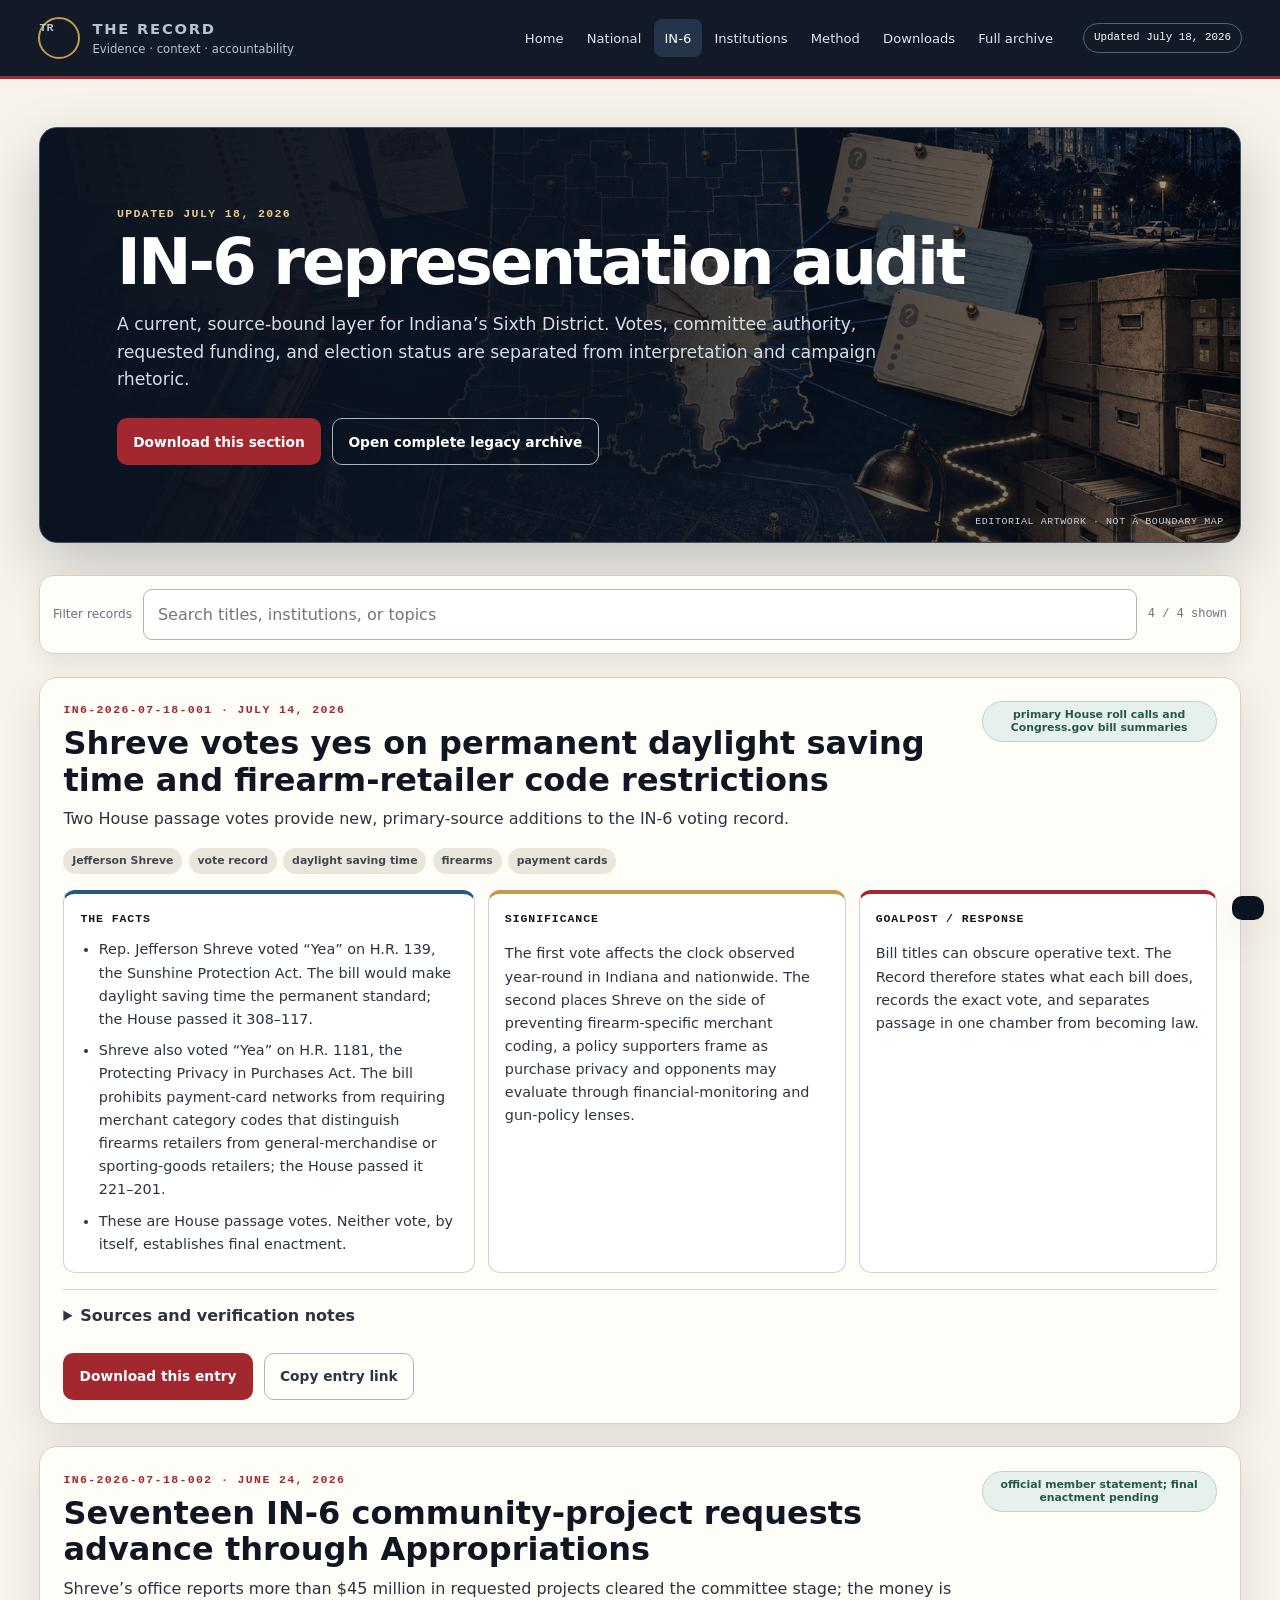
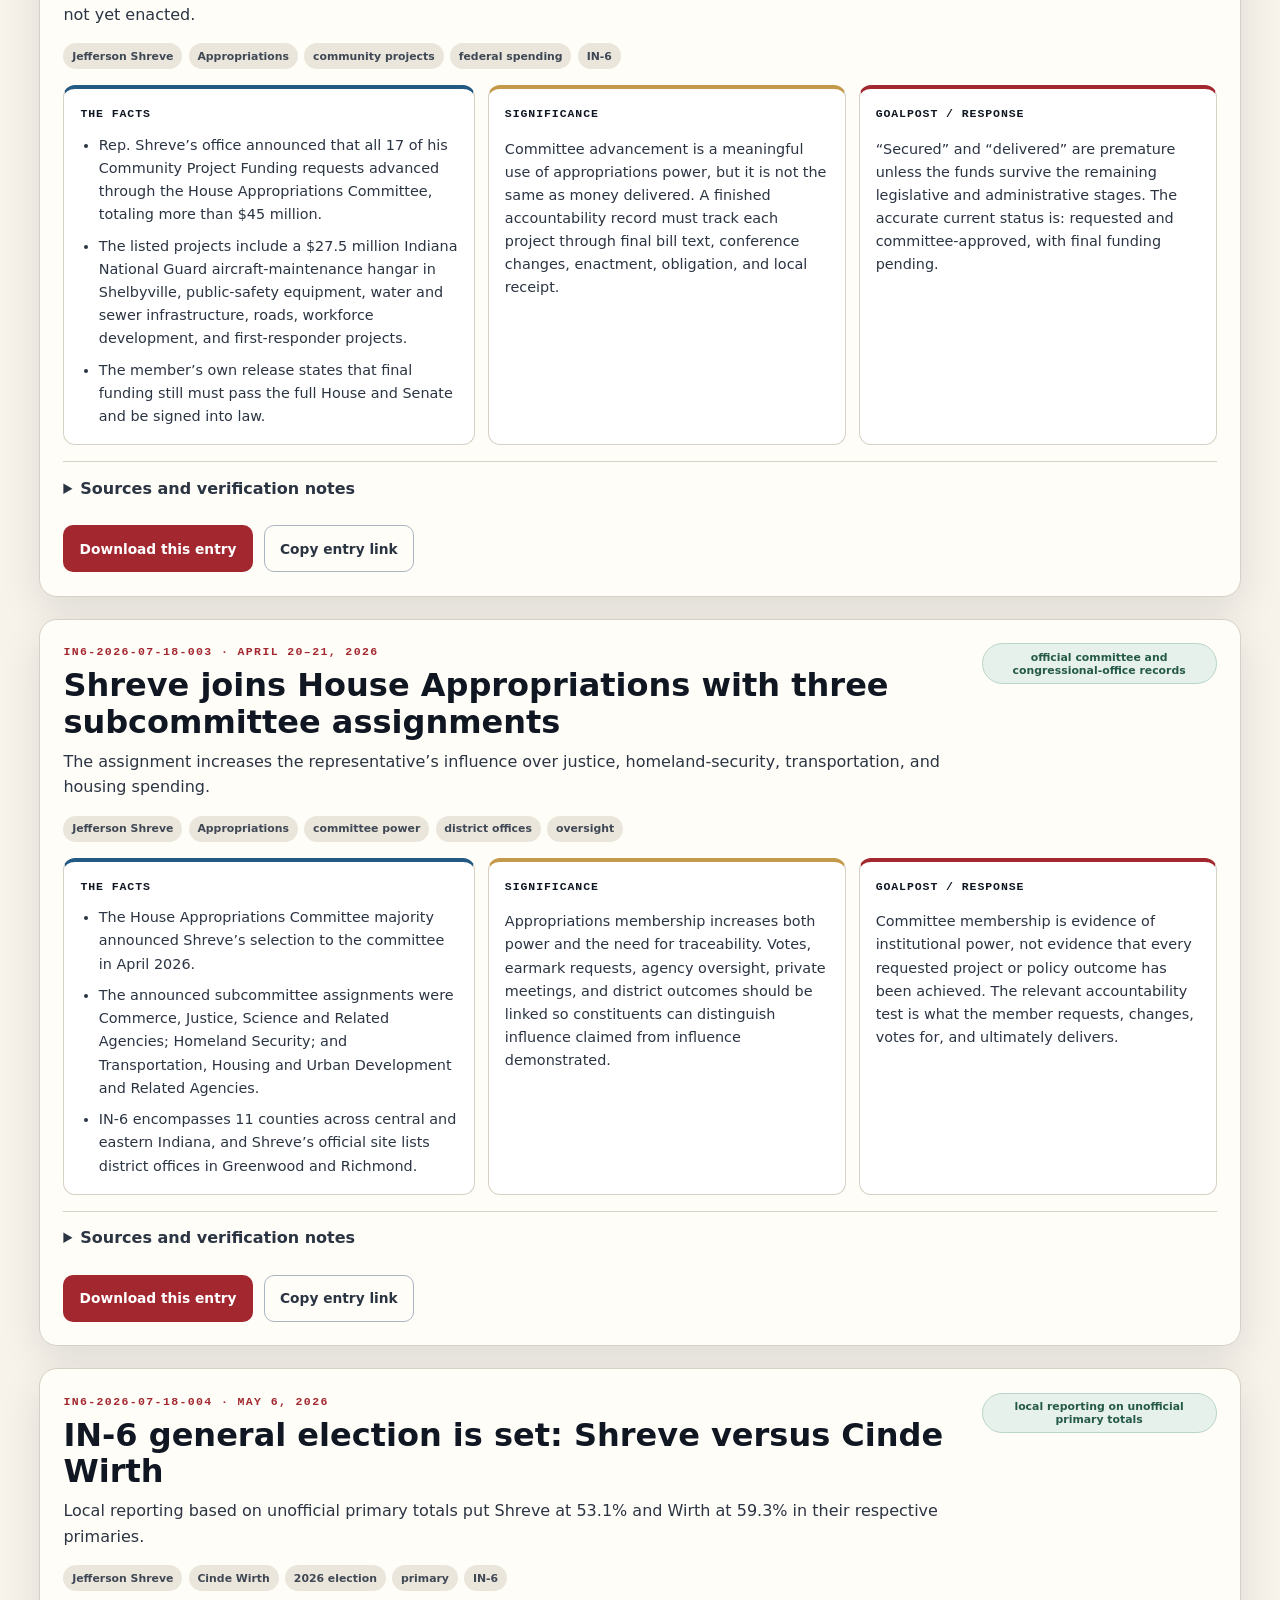
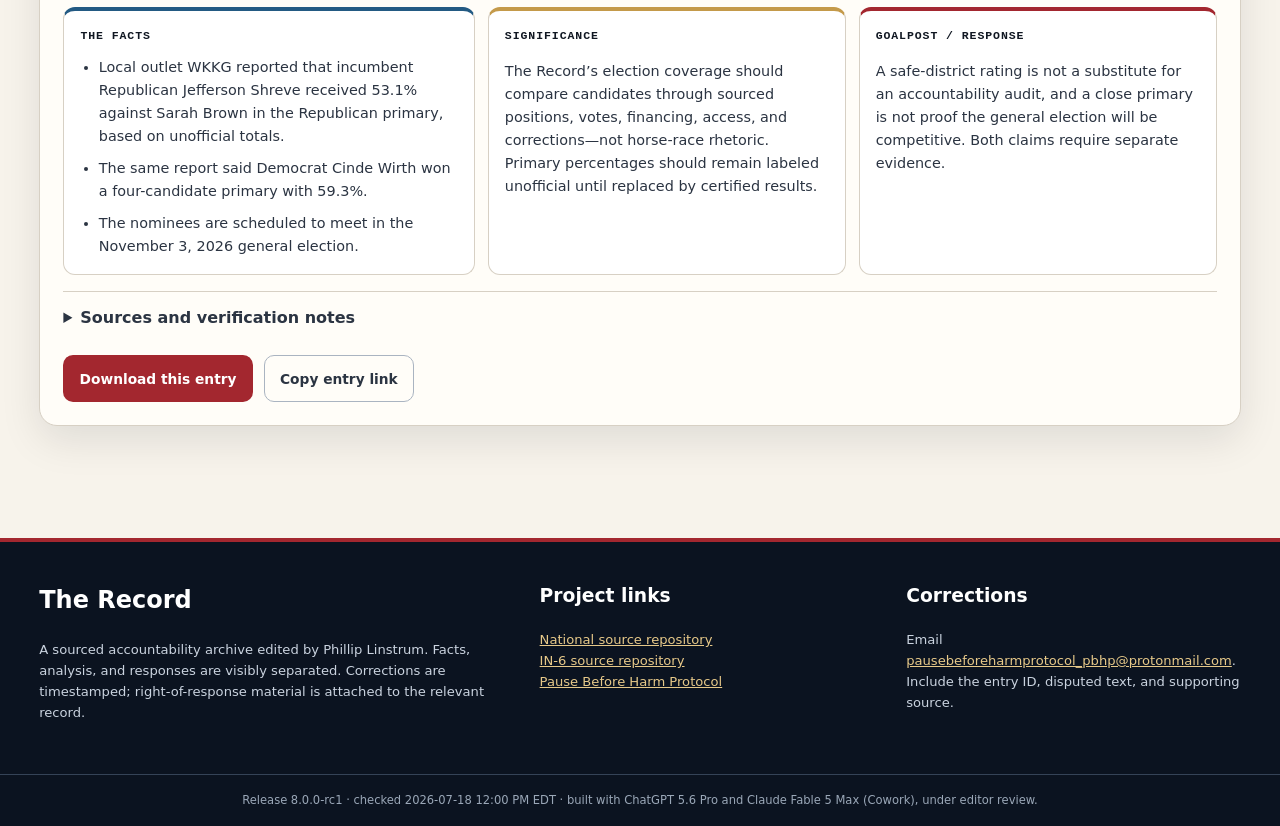
==== commit dbc05940: "docs: refresh IN-6 visual identity" ====
--- a/index.html
+++ b/index.html
@@ -1,5 +1,5 @@
 <!doctype html>
 <html lang="en"><head><meta charset="utf-8"><meta name="viewport" content="width=device-width,initial-scale=1">
-<meta http-equiv="refresh" content="0; url=current/in6/index.html"><title>The Record · IN-6 current release</title>
+<meta http-equiv="refresh" content="0; url=current/in6/index.html"><meta name="description" content="A source-bound representation and accountability audit for Indiana’s Sixth District."><meta name="theme-color" content="#0b1320"><meta property="og:title" content="The Record · Indiana Sixth District"><meta property="og:description" content="Votes, authority, requests, answers, and unanswered questions—with a preserved historical archive."><meta property="og:type" content="website"><meta property="og:image" content="https://pausebeforeharmprotocol.github.io/the-record-in6/current/assets/brand/in6-hero.png"><meta property="og:image:alt" content="An Indiana district evidence desk connecting votes, institutions, questions, and the preserved archive"><meta name="twitter:card" content="summary_large_image"><meta name="twitter:image" content="https://pausebeforeharmprotocol.github.io/the-record-in6/current/assets/brand/in6-hero.png"><title>The Record · IN-6 current release</title>
 <link rel="canonical" href="current/in6/index.html"></head>
 <body><p>Opening the <a href="current/in6/index.html">current IN-6 representation audit</a>.</p></body></html>
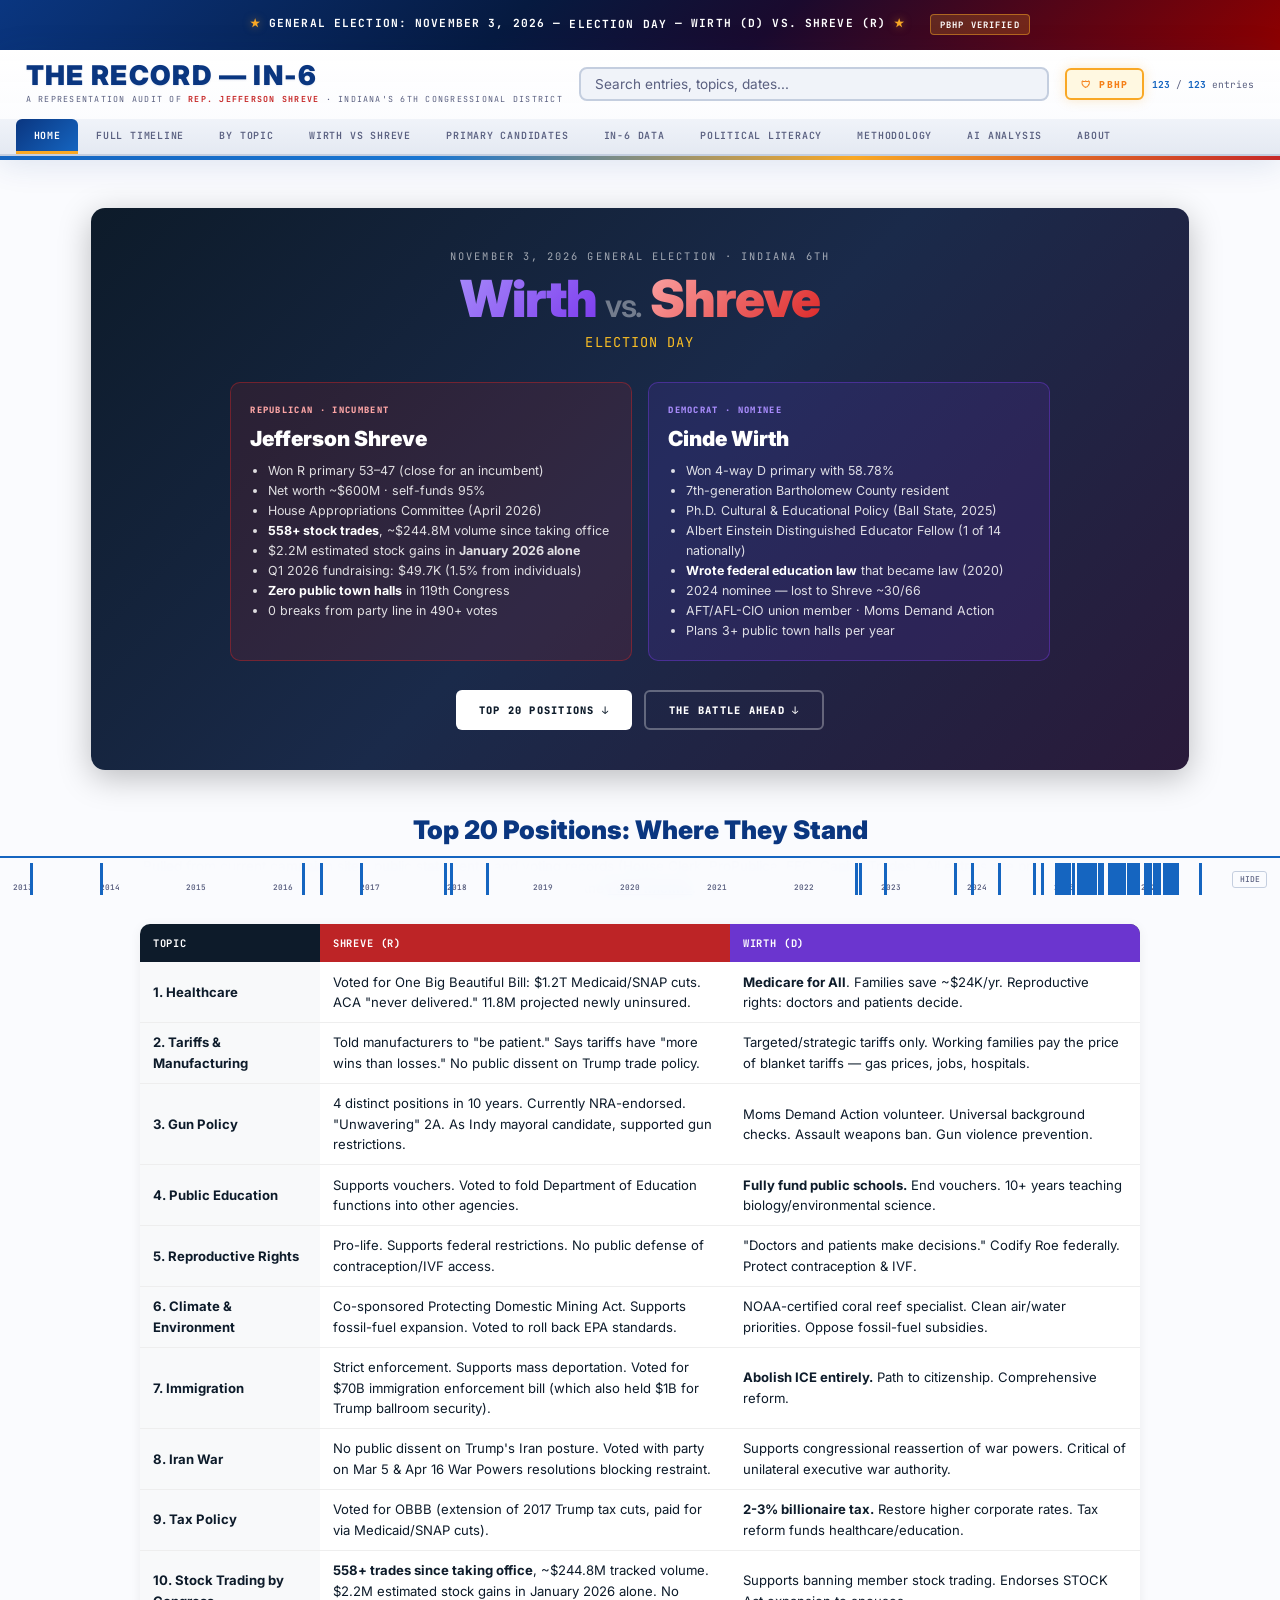
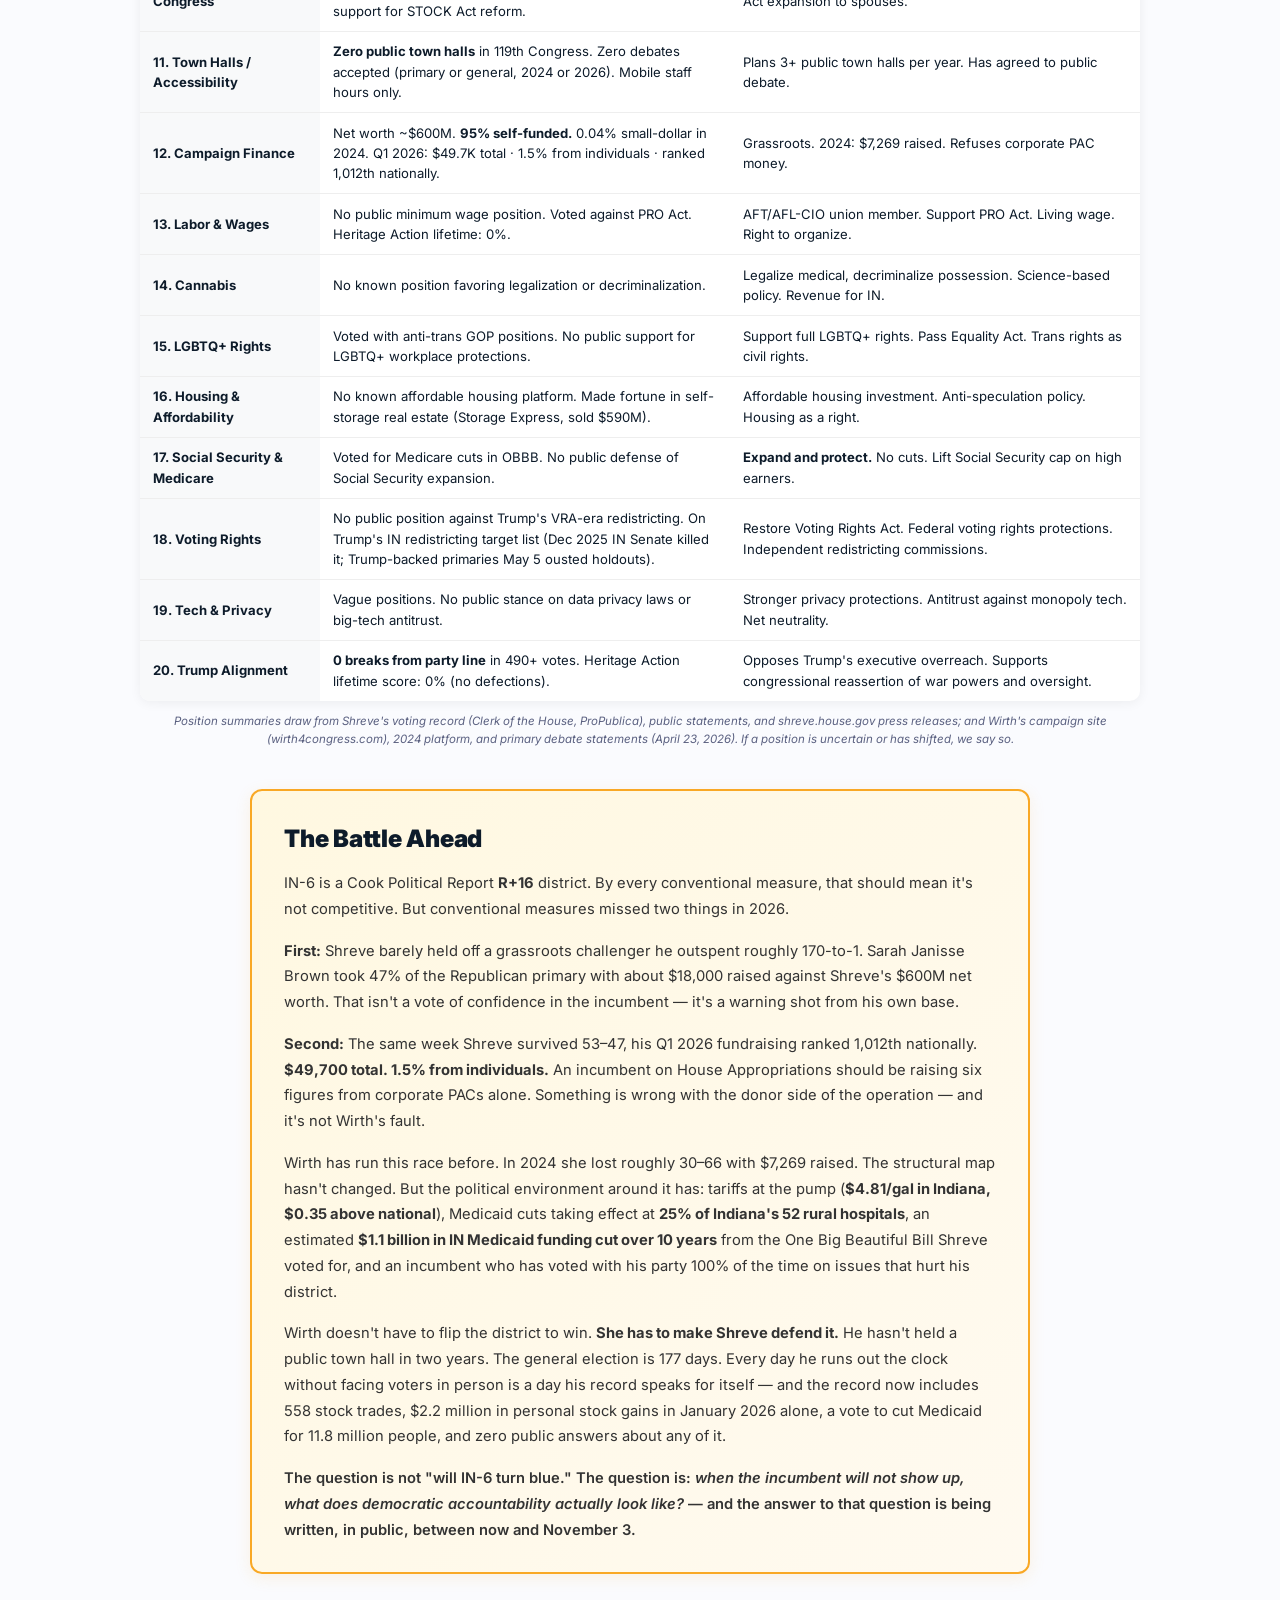
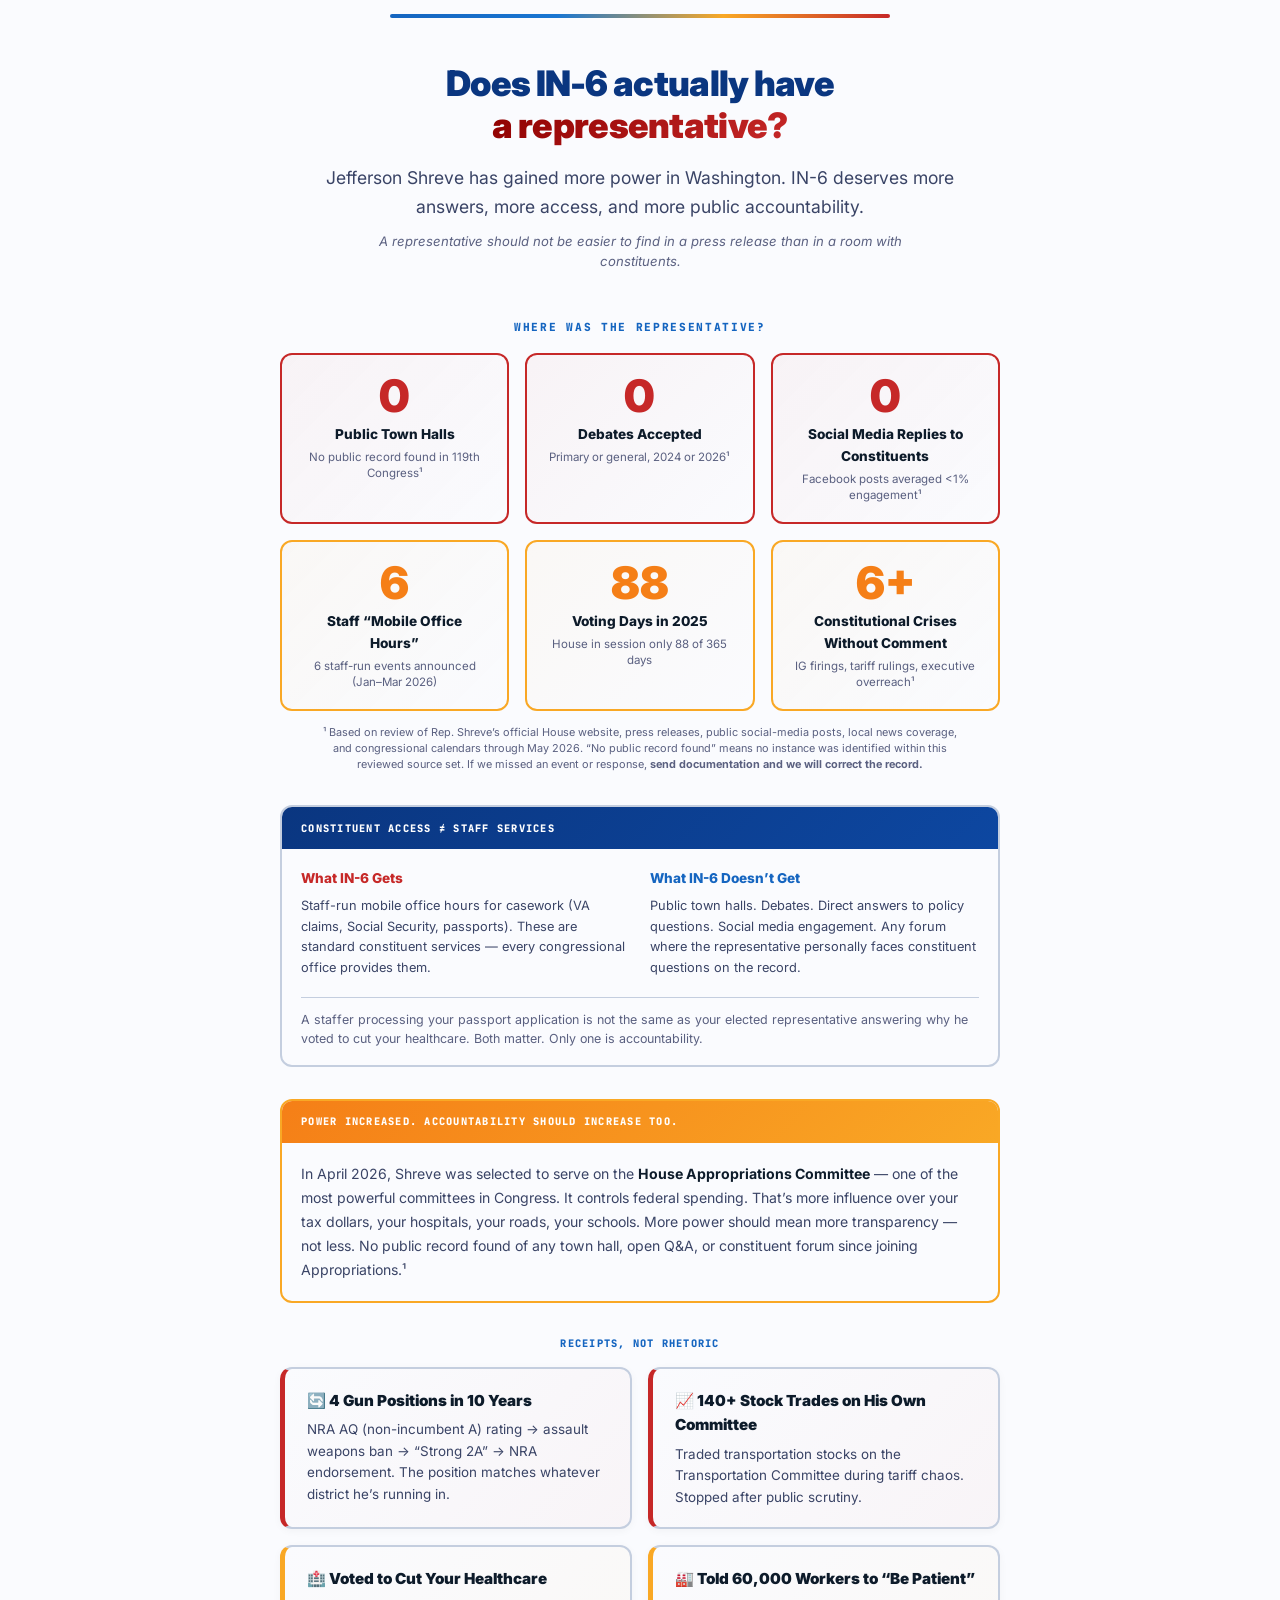
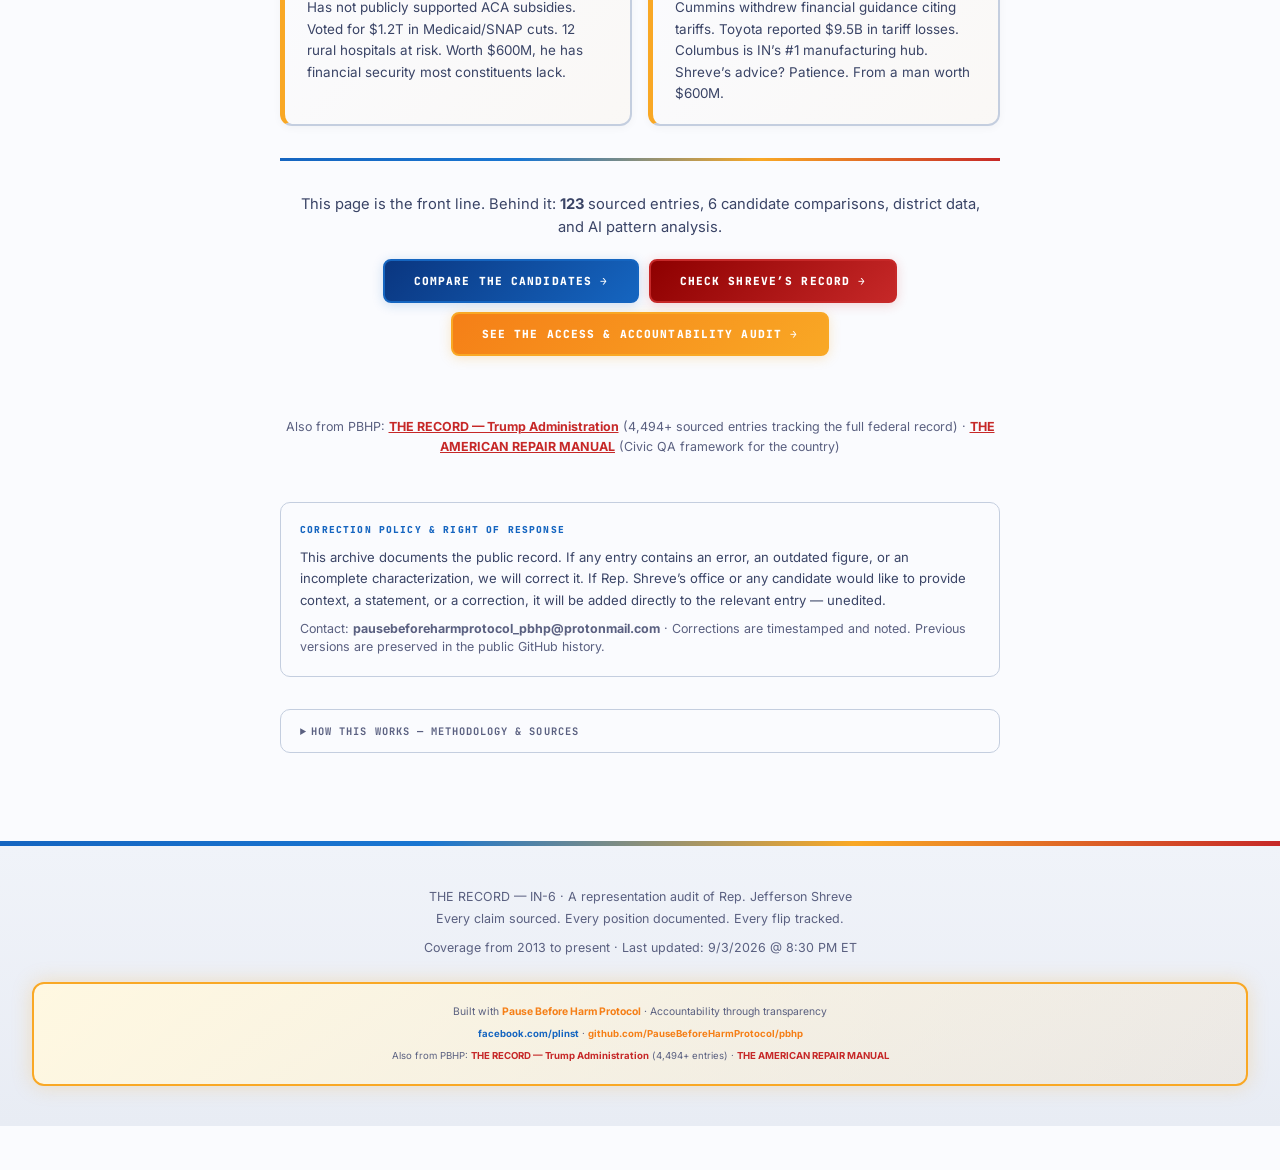
==== commit 6137c713: "Update H.R. 1501 record after House passage" ====
--- a/index.html
+++ b/index.html
@@ -1,5 +1,2354 @@
-<!doctype html>
-<html lang="en"><head><meta charset="utf-8"><meta name="viewport" content="width=device-width,initial-scale=1">
-<meta http-equiv="refresh" content="0; url=current/in6/index.html"><meta name="description" content="A source-bound representation and accountability audit for Indiana’s Sixth District."><meta name="theme-color" content="#0b1320"><meta property="og:title" content="The Record · Indiana Sixth District"><meta property="og:description" content="Votes, authority, requests, answers, and unanswered questions—with a preserved historical archive."><meta property="og:type" content="website"><meta property="og:image" content="https://pausebeforeharmprotocol.github.io/the-record-in6/current/assets/brand/in6-hero.png"><meta property="og:image:alt" content="An Indiana district evidence desk connecting votes, institutions, questions, and the preserved archive"><meta name="twitter:card" content="summary_large_image"><meta name="twitter:image" content="https://pausebeforeharmprotocol.github.io/the-record-in6/current/assets/brand/in6-hero.png"><title>The Record · IN-6 current release</title>
-<link rel="canonical" href="current/in6/index.html"></head>
-<body><p>Opening the <a href="current/in6/index.html">current IN-6 representation audit</a>.</p></body></html>
+<!DOCTYPE html>
+<html lang="en">
+<head>
+<meta charset="UTF-8">
+<meta name="viewport" content="width=device-width, initial-scale=1.0">
+<title>THE RECORD — IN-6 Representation Audit</title>
+<link href="https://fonts.googleapis.com/css2?family=Inter:wght@300;400;500;600;700;800&family=JetBrains+Mono:wght@300;400;500&display=swap" rel="stylesheet">
+<style>
+:root{
+  --dem:#1565C0;--dem2:#0D47A1;--dem3:#0A3680;--demL:#E3F2FD;--demL2:#BBDEFB;
+  --gop:#C62828;--gop2:#B71C1C;--gop3:#8E0000;--gopL:#FFEBEE;--gopL2:#FFCDD2;
+  --amyx:#1976D2;--amyx2:#0D47A1;--amyxL:#BBDEFB;
+  --pbhp:#F9A825;--pbhp2:#F57F17;--pbhpL:#FFF8E1;--pbhpGlow:rgba(249,168,37,.25);
+  --bg:#FAFBFE;--bg2:#F0F3F9;--bg3:#E4E9F2;
+  --green:#2E7D32;--greenL:#E8F5E9;
+  --gold:#F9A825;--goldL:#FFFDE7;
+  --purple:#6A1B9A;--purpleL:#F3E5F5;
+  --txt:#0D1B2A;--txt2:#3A4466;--dim:#5A6080;
+  --border:#C4CEDF;--border2:#A8B6CC;
+  --accent:var(--dem);--accentL:var(--demL);
+  --grad-main:linear-gradient(90deg,var(--dem),var(--amyx),var(--pbhp),var(--gop));
+  --grad-dem:linear-gradient(135deg,var(--dem3),var(--dem));
+  --grad-gop:linear-gradient(135deg,var(--gop3),var(--gop));
+  --grad-pbhp:linear-gradient(135deg,var(--pbhp2),var(--pbhp));
+}
+*,*::before,*::after{box-sizing:border-box;margin:0;padding:0;}
+html{}
+body{background:var(--bg);color:var(--txt);font-family:'Inter',system-ui,sans-serif;min-height:100vh;line-height:1.6;padding-bottom:44px;}
+:focus-visible{outline:2px solid var(--dem);outline-offset:2px;}
+
+/* HEADER */
+.mh{position:sticky;top:0;z-index:90;background:linear-gradient(180deg,rgba(255,255,255,.99),rgba(250,251,254,.97));border-bottom:4px solid var(--dem);border-image:var(--grad-main) 1;backdrop-filter:blur(14px);box-shadow:0 4px 30px rgba(10,54,128,.12);}
+.mh-top{display:flex;align-items:center;padding:.8rem 1.6rem;gap:1rem;flex-wrap:wrap;}
+.logo{display:flex;flex-direction:column;}
+.logo h1{font-weight:900;font-size:1.7rem;letter-spacing:.05em;color:var(--dem3);line-height:1;text-shadow:0 1px 2px rgba(10,54,128,.08);}
+.logo .sub{font-family:'JetBrains Mono',monospace;font-size:.52rem;text-transform:uppercase;letter-spacing:.15em;color:var(--dim);margin-top:.2rem;}
+.logo .sub em{color:var(--gop);font-style:normal;font-weight:700;}
+.logo .sub .dem-em{color:var(--dem);font-style:normal;font-weight:700;}
+.mh-search{display:flex;align-items:center;gap:.5rem;flex:1;max-width:500px;}
+.si{background:var(--bg2);border:2px solid var(--border);color:var(--txt);font-family:'Inter',sans-serif;font-size:.85rem;padding:.45rem .9rem;border-radius:8px;outline:none;flex:1;min-width:150px;transition:border-color .2s;}
+.si:focus{border-color:var(--dem);}
+.si::placeholder{color:var(--dim);}
+.mh-r{display:flex;align-items:center;gap:.5rem;margin-left:auto;}
+.ctr{font-family:'JetBrains Mono',monospace;font-size:.6rem;color:var(--dim);}
+.ctr b{color:var(--dem);font-weight:700;}
+
+/* NAV */
+.navstrip{background:linear-gradient(180deg,var(--bg2),var(--bg3));border-bottom:2px solid var(--border);display:flex;align-items:center;padding:0 1rem;gap:0;overflow-x:auto;}
+.navtab{font-family:'JetBrains Mono',monospace;font-size:.62rem;text-transform:uppercase;letter-spacing:.08em;padding:.6rem 1.1rem;border-bottom:3px solid transparent;background:transparent;color:var(--dim);cursor:pointer;white-space:nowrap;transition:all .2s;font-weight:600;border-top:none;border-left:none;border-right:none;}
+.navtab:hover{color:var(--dem);background:var(--demL);border-bottom-color:var(--amyxL);}
+.navtab.on{color:#fff;background:var(--grad-dem);border-bottom-color:var(--pbhp);font-weight:700;border-radius:6px 6px 0 0;}
+
+/* TAG BAR */
+.tagstrip{display:flex;align-items:center;gap:.3rem;padding:.4rem 1rem;background:var(--bg2);border-bottom:1px solid var(--border);flex-wrap:wrap;}
+.erastrip{display:flex;overflow-x:auto;scrollbar-width:none;background:var(--bg2);border-bottom:1px solid var(--border);}
+.erastrip::-webkit-scrollbar{display:none;}
+.eratab{font-family:'JetBrains Mono',monospace;font-size:.55rem;text-transform:uppercase;letter-spacing:.1em;padding:.55rem 1.1rem;border:none;border-right:1px solid var(--border);border-top:2px solid transparent;background:transparent;color:var(--dim);cursor:pointer;white-space:nowrap;transition:all .15s;}
+.eratab:hover{color:var(--txt);background:rgba(21,101,192,.04);}
+.eratab.on{color:var(--gold);border-top-color:var(--gold);background:rgba(249,168,37,.06);font-weight:700;}
+.taglbl{font-family:'JetBrains Mono',monospace;font-size:.5rem;text-transform:uppercase;letter-spacing:.12em;color:var(--dim);padding:.3rem .4rem;white-space:nowrap;font-weight:600;}
+.tag{font-family:'JetBrains Mono',monospace;font-size:.52rem;text-transform:uppercase;letter-spacing:.05em;padding:.2rem .5rem;border:1px solid var(--border);background:var(--bg);color:var(--txt2);cursor:pointer;transition:all .15s;white-space:nowrap;margin:.15rem .1rem;border-radius:4px;font-weight:500;}
+.tag:hover{color:var(--dem);border-color:var(--dem);background:var(--demL);transform:translateY(-1px);}
+.tag.on{background:var(--grad-dem);border-color:var(--dem);color:#fff;box-shadow:0 2px 8px rgba(21,101,192,.2);}
+
+/* PANELS (tabbed) */
+.panel{display:none;padding:2rem;max-width:1200px;margin:0 auto;}
+.panel.show{display:block;}
+
+/* HOME PANEL */
+.home-hero{text-align:center;padding:2.5rem 0 2rem;position:relative;}
+.home-hero::before{content:'';position:absolute;top:0;left:50%;transform:translateX(-50%);width:80%;max-width:600px;height:4px;background:var(--grad-main);border-radius:2px;}
+.home-hero h2{font-size:2.2rem;font-weight:900;color:var(--dem3);margin-bottom:.6rem;letter-spacing:-.01em;text-shadow:0 2px 4px rgba(10,54,128,.06);}
+.home-hero .tagline{font-size:1.05rem;color:var(--txt2);max-width:740px;margin:0 auto;line-height:1.8;font-weight:400;}
+.home-stats{display:flex;justify-content:center;gap:2.5rem;margin:2rem 0;flex-wrap:wrap;}
+.stat{text-align:center;position:relative;}
+.stat .num{font-family:'JetBrains Mono',monospace;font-size:2.2rem;font-weight:900;background:var(--grad-dem);-webkit-background-clip:text;-webkit-text-fill-color:transparent;background-clip:text;}
+.stat .lbl{font-family:'JetBrains Mono',monospace;font-size:.55rem;text-transform:uppercase;letter-spacing:.14em;color:var(--dim);margin-top:.3rem;font-weight:600;}
+.home-desc{max-width:740px;margin:1.5rem auto;font-size:.92rem;line-height:1.75;color:var(--txt2);text-align:left;}
+
+/* KEY FINDINGS GRID */
+.findings-grid{display:grid;grid-template-columns:repeat(auto-fill,minmax(300px,1fr));gap:1.2rem;margin:2rem 0;}
+.finding-card{background:var(--bg);border:2px solid var(--border);border-radius:12px;padding:1.2rem 1.4rem;transition:all .25s;box-shadow:0 2px 8px rgba(0,0,0,.04);}
+.finding-card:hover{border-color:var(--dem);box-shadow:0 4px 20px rgba(21,101,192,.12);transform:translateY(-2px);}
+.finding-card .fc-icon{font-size:1.5rem;margin-bottom:.5rem;}
+.finding-card .fc-title{font-weight:800;font-size:.9rem;color:var(--txt);margin-bottom:.4rem;}
+.finding-card .fc-text{font-size:.82rem;color:var(--txt2);line-height:1.6;}
+.finding-card.red{border-left:5px solid var(--gop);background:linear-gradient(135deg,var(--bg),rgba(198,40,40,.03));}
+.finding-card.blue{border-left:5px solid var(--dem);background:linear-gradient(135deg,var(--bg),rgba(21,101,192,.03));}
+.finding-card.gold{border-left:5px solid var(--pbhp);background:linear-gradient(135deg,var(--bg),rgba(249,168,37,.04));}
+
+/* ENTRY CARDS */
+.entry{background:var(--bg);border:2px solid var(--border);border-radius:14px;margin-bottom:1.4rem;overflow:hidden;transition:all .25s;box-shadow:0 2px 10px rgba(0,0,0,.03);}
+.entry:hover{border-color:var(--dem);box-shadow:0 4px 24px rgba(21,101,192,.1);transform:translateY(-1px);}
+.entry.gop-entry{border-left:6px solid var(--gop);background:linear-gradient(90deg,rgba(198,40,40,.02),transparent 20%);}
+.entry.context-entry{border-left:6px solid var(--pbhp);background:linear-gradient(90deg,rgba(249,168,37,.03),transparent 20%);}
+.entry-head{padding:1rem 1.2rem .6rem;display:flex;align-items:flex-start;gap:.8rem;flex-wrap:wrap;}
+.entry-date{font-family:'JetBrains Mono',monospace;font-size:.7rem;color:var(--dim);white-space:nowrap;font-weight:600;min-width:100px;}
+.entry-title{font-size:.92rem;font-weight:600;color:var(--txt);line-height:1.5;flex:1;}
+.entry-body{padding:0 1.2rem 1rem;}
+.entry-section{margin-top:.8rem;}
+.entry-section-label{font-family:'JetBrains Mono',monospace;font-size:.58rem;text-transform:uppercase;letter-spacing:.14em;font-weight:800;margin-bottom:.4rem;padding:.3rem .7rem;border-radius:5px;display:inline-block;}
+.lbl-facts{color:#fff;background:var(--grad-dem);}
+.lbl-sig{color:#fff;background:linear-gradient(135deg,var(--green),#43A047);}
+.lbl-goal{color:#fff;background:var(--grad-gop);}
+.lbl-mt{background:#fff8e1;color:#5a4500;border:1px solid #f9a825;}
+.entry-section p{font-size:.83rem;line-height:1.65;color:var(--txt2);}
+.entry-sources{padding:.6rem 1.2rem;background:var(--bg2);border-top:1px solid var(--border);display:flex;gap:.6rem;flex-wrap:wrap;align-items:center;}
+.entry-sources .src-lbl{font-family:'JetBrains Mono',monospace;font-size:.5rem;text-transform:uppercase;letter-spacing:.1em;color:var(--dim);font-weight:600;}
+.entry-sources a{font-family:'JetBrains Mono',monospace;font-size:.55rem;color:var(--dem);text-decoration:none;padding:.15rem .4rem;border:1px solid var(--border);border-radius:3px;transition:all .15s;}
+.entry-sources a:hover{background:var(--demL);border-color:var(--dem);}
+.entry-tags{padding:.4rem 1.2rem .6rem;display:flex;gap:.3rem;flex-wrap:wrap;}
+.entry-tag{font-family:'JetBrains Mono',monospace;font-size:.45rem;text-transform:uppercase;letter-spacing:.08em;padding:.15rem .4rem;background:var(--bg3);color:var(--dim);border-radius:3px;font-weight:500;}
+.entry-expand{background:none;border:none;font-family:'JetBrains Mono',monospace;font-size:.55rem;color:var(--dem);cursor:pointer;padding:.3rem .6rem;text-transform:uppercase;letter-spacing:.08em;font-weight:600;margin-top:.3rem;}
+.entry-expand:hover{text-decoration:underline;}
+.entry-collapse{display:none;}
+
+/* COMPARE TABLE */
+.compare-section{margin-bottom:2rem;}
+.compare-section h3{font-size:1.05rem;font-weight:700;color:var(--txt);margin-bottom:.8rem;padding-bottom:.4rem;border-bottom:2px solid var(--border);}
+.compare-grid{display:grid;grid-template-columns:1fr 1fr 1fr 1fr;gap:0;border:2px solid var(--border);border-radius:10px;overflow:hidden;}
+.cg-head{font-family:'JetBrains Mono',monospace;font-size:.6rem;text-transform:uppercase;letter-spacing:.08em;font-weight:700;padding:.7rem .8rem;text-align:center;}
+.cg-head.h-shreve{background:var(--gopL);color:var(--gop3);border-bottom:3px solid var(--gop);}
+.cg-head.h-amyx{background:var(--demL);color:var(--dem3);border-bottom:3px solid var(--dem);}
+.cg-head.h-wirth{background:var(--purpleL);color:var(--purple);border-bottom:3px solid var(--purple);}
+.cg-head.h-need{background:var(--greenL);color:var(--green);border-bottom:3px solid var(--green);}
+.cg-cell{padding:.7rem .8rem;font-size:.78rem;line-height:1.55;color:var(--txt2);border-bottom:1px solid var(--border);border-right:1px solid var(--border);}
+.cg-cell:nth-child(4n){border-right:none;}
+.cg-cell:last-child,.cg-cell:nth-last-child(-n+4){border-bottom:none;}
+.cg-cell.shreve-cell{background:var(--gopL);background:rgba(198,40,40,.04);}
+.cg-cell.amyx-cell{background:var(--demL);background:rgba(21,101,192,.04);}
+.cg-cell.wirth-cell{background:var(--purpleL);background:rgba(106,27,154,.04);}
+.cg-cell.need-cell{background:var(--greenL);background:rgba(46,125,50,.04);}
+.cg-cell strong{font-weight:600;color:var(--txt);}
+.cg-topic{font-family:'JetBrains Mono',monospace;font-size:.55rem;text-transform:uppercase;letter-spacing:.1em;font-weight:700;color:var(--dim);grid-column:1/-1;padding:.5rem .8rem;background:var(--bg3);border-bottom:1px solid var(--border);}
+
+/* CANDIDATE PROFILES */
+.candidate-profiles{display:grid;grid-template-columns:repeat(auto-fill,minmax(280px,1fr));gap:1.2rem;margin-bottom:2rem;}
+.cand-card{border-radius:12px;padding:1.3rem;border:2px solid var(--border);}
+.cand-card.shreve{border-color:var(--gop);background:rgba(198,40,40,.03);}
+.cand-card.amyx{border-color:var(--dem);background:rgba(21,101,192,.03);}
+.cand-card.wirth{border-color:var(--purple);background:rgba(106,27,154,.03);}
+.cand-card h4{font-size:1rem;font-weight:800;margin-bottom:.15rem;}
+.cand-card.shreve h4{color:var(--gop3);}
+.cand-card.amyx h4{color:var(--dem3);}
+.cand-card.wirth h4{color:var(--purple);}
+.cand-card .cand-party{font-family:'JetBrains Mono',monospace;font-size:.5rem;text-transform:uppercase;letter-spacing:.12em;font-weight:700;margin-bottom:.6rem;}
+.cand-card.shreve .cand-party{color:var(--gop);}
+.cand-card.amyx .cand-party{color:var(--dem);}
+.cand-card.wirth .cand-party{color:var(--purple);}
+.cand-card .cand-detail{font-size:.78rem;color:var(--txt2);line-height:1.55;margin-bottom:.3rem;}
+.cand-card .cand-detail strong{color:var(--txt);font-weight:600;}
+.cand-card .cand-highlight{font-size:.75rem;color:var(--txt);font-weight:600;margin-top:.6rem;padding:.4rem .6rem;border-radius:6px;display:inline-block;}
+.cand-card.shreve .cand-highlight{background:var(--gopL);color:var(--gop3);}
+.cand-card.amyx .cand-highlight{background:var(--demL);color:var(--dem3);}
+.cand-card.wirth .cand-highlight{background:var(--purpleL);color:var(--purple);}
+
+/* IN-6 DATA DASHBOARD */
+.dash-grid{display:grid;grid-template-columns:repeat(auto-fill,minmax(200px,1fr));gap:1rem;margin:1.5rem 0;}
+.dash-card{background:var(--bg);border:2px solid var(--border);border-radius:12px;padding:1.2rem;text-align:center;transition:all .2s;box-shadow:0 2px 8px rgba(0,0,0,.03);}
+.dash-card:hover{border-color:var(--dem);box-shadow:0 4px 16px rgba(21,101,192,.1);transform:translateY(-2px);}
+.dash-num{font-family:'JetBrains Mono',monospace;font-size:1.6rem;font-weight:900;color:var(--gop);}
+.dash-num.good{color:var(--green);}
+.dash-num.warn{color:var(--pbhp2);}
+.dash-lbl{font-family:'JetBrains Mono',monospace;font-size:.52rem;text-transform:uppercase;letter-spacing:.12em;color:var(--dim);margin-top:.3rem;font-weight:700;}
+.dash-note{font-size:.72rem;color:var(--txt2);margin-top:.35rem;line-height:1.5;}
+
+/* ABOUT PANEL */
+.about-section{margin-bottom:2rem;}
+.about-section h3{font-size:1.1rem;font-weight:700;color:var(--dem3);margin-bottom:.5rem;}
+.about-section p{font-size:.9rem;line-height:1.7;color:var(--txt2);margin-bottom:.5rem;}
+
+/* LITERACY TAB */
+.lit-section{margin-bottom:2.5rem;}
+.lit-section h3{font-size:1.1rem;font-weight:700;color:var(--dem3);margin-bottom:.8rem;padding-bottom:.4rem;border-bottom:2px solid var(--border);}
+.lit-section h4{font-size:.95rem;font-weight:700;color:var(--txt);margin:1rem 0 .4rem;}
+.lit-section p{font-size:.87rem;line-height:1.7;color:var(--txt2);margin-bottom:.5rem;}
+.lit-section .phil-note{font-size:.82rem;line-height:1.6;color:var(--dem3);background:var(--demL);padding:.8rem 1rem;border-radius:8px;border-left:4px solid var(--gold);margin:.8rem 0;font-style:italic;}
+.lit-section .phil-note strong{color:var(--dem3);font-style:normal;}
+.term-grid{display:grid;grid-template-columns:repeat(auto-fill,minmax(320px,1fr));gap:1rem;margin:1rem 0;}
+.term-card{background:var(--bg2);border:2px solid var(--border);border-radius:10px;padding:1rem 1.2rem;transition:border-color .2s;}
+.term-card:hover{border-color:var(--dem);}
+.term-card .tc-name{font-family:'JetBrains Mono',monospace;font-size:.75rem;font-weight:700;text-transform:uppercase;letter-spacing:.06em;margin-bottom:.3rem;}
+.term-card .tc-name.left{color:var(--dem);}
+.term-card .tc-name.right{color:var(--gop);}
+.term-card .tc-name.neutral{color:var(--gold);}
+.term-card .tc-name.danger{color:#D32F2F;}
+.term-card .tc-def{font-size:.82rem;line-height:1.55;color:var(--txt2);margin-bottom:.4rem;}
+.term-card .tc-phil{font-size:.78rem;line-height:1.5;color:var(--dem3);font-style:italic;padding-top:.4rem;border-top:1px solid var(--border);}
+.caucus-grid{display:grid;grid-template-columns:repeat(auto-fill,minmax(280px,1fr));gap:1rem;margin:1rem 0;}
+.caucus-card{border-radius:10px;padding:1rem 1.2rem;border:2px solid var(--border);}
+.caucus-card.dem-caucus{border-color:var(--dem);background:rgba(21,101,192,.03);}
+.caucus-card.gop-caucus{border-color:var(--gop);background:rgba(198,40,40,.03);}
+.caucus-card h5{font-size:.85rem;font-weight:700;margin-bottom:.2rem;}
+.caucus-card.dem-caucus h5{color:var(--dem3);}
+.caucus-card.gop-caucus h5{color:var(--gop3);}
+.caucus-card .cc-members{font-family:'JetBrains Mono',monospace;font-size:.55rem;color:var(--dim);margin-bottom:.4rem;text-transform:uppercase;letter-spacing:.08em;}
+.caucus-card .cc-desc{font-size:.8rem;line-height:1.55;color:var(--txt2);}
+.caucus-card .cc-phil{font-size:.75rem;color:var(--dem3);font-style:italic;margin-top:.4rem;padding-top:.4rem;border-top:1px solid var(--border);}
+
+/* EXPANDED COMPARE */
+.compare-grid-6{display:grid;grid-template-columns:repeat(6,1fr);gap:0;border:2px solid var(--border);border-radius:10px;overflow:hidden;}
+.compare-grid-6 .cg-head{font-family:'JetBrains Mono',monospace;font-size:.55rem;text-transform:uppercase;letter-spacing:.08em;font-weight:800;padding:.7rem .6rem;text-align:center;}
+.compare-grid-6 .cg-cell{padding:.5rem .5rem;font-size:.72rem;line-height:1.45;color:var(--txt2);border-bottom:1px solid var(--border);border-right:1px solid var(--border);}
+.compare-grid-6 .cg-cell:nth-child(6n){border-right:none;}
+.compare-grid-6 .cg-topic{font-family:'JetBrains Mono',monospace;font-size:.5rem;text-transform:uppercase;letter-spacing:.08em;font-weight:700;color:var(--dim);grid-column:1/-1;padding:.4rem .6rem;background:var(--bg3);border-bottom:1px solid var(--border);}
+.h-baker{background:#E8EAF6;color:#283593;border-bottom:3px solid #3F51B5;}
+.h-boyd{background:#E0F2F1;color:#00695C;border-bottom:3px solid #009688;}
+.h-brown{background:var(--goldL);color:#E65100;border-bottom:3px solid var(--gold);}
+.baker-cell{background:rgba(63,81,181,.03);}
+.boyd-cell{background:rgba(0,150,136,.03);}
+.brown-cell{background:rgba(249,168,37,.03);}
+
+@media(max-width:1100px){
+  .compare-grid-6{grid-template-columns:repeat(3,1fr);}
+  .compare-grid-6 .cg-topic{grid-column:1/-1;}
+}
+@media(max-width:600px){
+  .compare-grid-6{grid-template-columns:1fr 1fr;}
+  .term-grid{grid-template-columns:1fr;}
+  .caucus-grid{grid-template-columns:1fr;}
+}
+
+/* FOOTER */
+.footer{text-align:center;padding:2.5rem 2rem;border-top:5px solid transparent;border-image:var(--grad-main) 1;background:linear-gradient(180deg,var(--bg2),#E8ECF4);margin-top:2.5rem;}
+.footer p{font-size:.78rem;color:var(--dim);line-height:1.7;}
+.footer a{color:var(--dem);text-decoration:none;font-weight:500;}
+.footer a:hover{text-decoration:underline;}
+.footer .pbhp-footer{margin-top:1.5rem;padding:1.2rem;border:2px solid var(--pbhp);border-radius:12px;background:linear-gradient(135deg,var(--pbhpL),rgba(249,168,37,.08));box-shadow:0 0 20px var(--pbhpGlow);}
+.footer .pbhp-footer a{color:var(--pbhp2);font-weight:700;}
+
+/* NO RESULTS */
+.no-results{text-align:center;padding:3rem;color:var(--dim);font-size:.9rem;}
+
+/* PBHP BADGE */
+.pbhp-badge{display:inline-flex;align-items:center;gap:.5rem;font-family:'JetBrains Mono',monospace;font-size:.6rem;text-transform:uppercase;letter-spacing:.12em;color:var(--pbhp2);font-weight:800;padding:.4rem .9rem;border:2px solid var(--pbhp);border-radius:6px;text-decoration:none;transition:all .25s;background:var(--pbhpL);box-shadow:0 0 12px var(--pbhpGlow);}
+.pbhp-badge:hover{background:var(--grad-pbhp);color:#fff;box-shadow:0 0 20px var(--pbhpGlow),0 2px 12px rgba(0,0,0,.15);transform:translateY(-1px);}
+
+/* PRIMARY BANNER */
+.primary-banner{background:linear-gradient(135deg,var(--dem3) 0%,#061A40 40%,#1A0A2E 60%,var(--gop3) 100%);color:#fff;padding:.9rem 1.6rem;text-align:center;font-family:'JetBrains Mono',monospace;font-size:.7rem;letter-spacing:.1em;text-transform:uppercase;font-weight:700;box-shadow:0 3px 15px rgba(0,0,0,.2);}
+.primary-banner a{color:var(--pbhp);text-decoration:underline;font-weight:800;}
+.primary-banner .gold-accent{color:var(--pbhp);font-size:1em;text-shadow:0 0 8px rgba(249,168,37,.5);}
+
+/* RESPONSIVE */
+@media(max-width:900px){
+  .compare-grid{grid-template-columns:1fr 1fr;}
+  .cg-topic{grid-column:1/-1;}
+}
+@media(max-width:768px){
+  .mh-top{padding:.5rem .8rem;}
+  .logo h1{font-size:1.15rem;}
+  .panel{padding:1rem;}
+  .home-stats{gap:1rem;}
+  .stat .num{font-size:1.3rem;}
+  .entry-head{flex-direction:column;gap:.3rem;}
+  .compare-grid{grid-template-columns:1fr;}
+  .candidate-profiles{grid-template-columns:1fr;}
+  .findings-grid{grid-template-columns:1fr;}
+  .dash-grid{grid-template-columns:1fr 1fr;}
+}
+
+/* TIMELINE BAR */
+.timeline-bar{position:fixed;bottom:0;left:0;right:0;z-index:80;background:rgba(250,251,254,.97);border-top:2px solid var(--dem);-webkit-backdrop-filter:blur(8px);backdrop-filter:blur(8px);padding:.3rem .8rem;display:flex;align-items:center;gap:0;}
+.tl-track{flex:1;height:32px;position:relative;cursor:pointer;}
+.tl-pip{position:absolute;width:2px;height:100%;background:var(--border);transition:background .1s;}
+.tl-pip.major{background:var(--dem);width:3px;}
+.tl-pip:hover{background:var(--gop);z-index:2;}
+.tl-pip .tl-tip{display:none;position:absolute;bottom:36px;left:50%;transform:translateX(-50%);background:var(--txt);color:#fff;font-family:'JetBrains Mono',monospace;font-size:.55rem;padding:.3rem .6rem;border-radius:4px;white-space:nowrap;z-index:10;max-width:300px;overflow:hidden;text-overflow:ellipsis;}
+.tl-pip:hover .tl-tip{display:block;}
+.tl-label{font-family:'JetBrains Mono',monospace;font-size:.48rem;color:var(--dim);position:absolute;bottom:2px;font-weight:600;}
+.tl-toggle{font-family:'JetBrains Mono',monospace;font-size:.5rem;text-transform:uppercase;background:none;border:1px solid var(--border);color:var(--dim);padding:.15rem .4rem;cursor:pointer;border-radius:3px;white-space:nowrap;font-weight:500;margin-left:.3rem;}
+.tl-toggle:hover{color:var(--dem);border-color:var(--dem);}
+@media(max-width:768px){
+  .timeline-bar{padding:.25rem .6rem;}
+  .tl-pip{width:1.5px;}
+  .tl-pip.major{width:2px;}
+  .tl-toggle{font-size:.48rem;padding:.12rem .35rem;}
+}
+@media(max-width:480px){
+  .timeline-bar{padding:.2rem .5rem;bottom:0;font-size:.5rem;}
+  .tl-track{height:28px;}
+  .tl-pip{width:1px;}
+  .tl-pip.major{width:1.5px;}
+  .tl-label{font-size:.42rem;bottom:0px;}
+  .tl-toggle{font-size:.45rem;padding:.1rem .3rem;margin-left:.2rem;}
+  .tl-tip{font-size:.48rem;bottom:30px;}
+}
+@media(max-width:360px){
+  .timeline-bar{display:none !important;}
+}
+</style>
+</head>
+<body>
+
+<!-- PRIMARY BANNER -->
+<div class="primary-banner">
+  <span class="gold-accent">&#9733;</span> General Election: November 3, 2026 &mdash; <span id="countdown"></span> &mdash; Wirth (D) vs. Shreve (R) <span class="gold-accent">&#9733;</span>
+  <span style="display:inline-block;margin-left:1rem;padding:.15rem .6rem;background:rgba(249,168,37,.2);border:1px solid rgba(249,168,37,.5);border-radius:4px;font-size:.55rem;">PBHP VERIFIED</span>
+</div>
+
+<!-- HEADER -->
+<div class="mh">
+  <div class="mh-top">
+    <div class="logo">
+      <h1>THE RECORD &mdash; IN-6</h1>
+      <div class="sub">A Representation Audit of <em>Rep. Jefferson Shreve</em> &middot; Indiana's 6th Congressional District</div>
+    </div>
+    <div class="mh-search">
+      <input class="si" type="text" id="searchInput" placeholder="Search entries, topics, dates..." oninput="filterEntries()">
+    </div>
+    <div class="mh-r">
+      <a class="pbhp-badge" href="https://github.com/PauseBeforeHarmProtocol/pbhp" target="_blank" rel="noopener">&#x1F6E1; PBHP</a>
+      <span class="ctr"><b id="visCount">0</b> / <b id="totalCount">0</b> entries</span>
+    </div>
+  </div>
+  <div class="navstrip">
+    <button class="navtab on" onclick="showPanel('home')">Home</button>
+    <button class="navtab" onclick="showPanel('timeline')">Full Timeline</button>
+    <button class="navtab" onclick="showPanel('topics')">By Topic</button>
+    <button class="navtab" onclick="showPanel('compare')">Wirth vs Shreve</button>
+    <button class="navtab" onclick="showPanel('primary-candidates')">Primary Candidates</button>
+    <button class="navtab" onclick="showPanel('district')">IN-6 Data</button>
+    <button class="navtab" onclick="showPanel('literacy')">Political Literacy</button>
+    <button class="navtab" onclick="showPanel('methodology')">Methodology</button>
+    <button class="navtab" onclick="showPanel('ai-opinion')">AI Analysis</button>
+    <button class="navtab" onclick="showPanel('about')">About</button>
+  </div>
+</div>
+
+<!-- ERA STRIP -->
+<div class="erastrip" id="eraStrip" style="display:none;">
+  <button class="eratab on" data-era="all">All Eras</button>
+  <button class="eratab" data-era="council">City Council &middot; 2013&ndash;16</button>
+  <button class="eratab" data-era="mayor">Mayoral Run &middot; 2016&ndash;19</button>
+  <button class="eratab" data-era="gap">Between Races &middot; 2020&ndash;22</button>
+  <button class="eratab" data-era="campaign">Congressional Campaign &middot; 2023&ndash;24</button>
+  <button class="eratab" data-era="congress">In Congress &middot; 2025&ndash;</button>
+</div>
+
+<!-- TAG BAR -->
+<div class="tagstrip" id="tagBar" style="display:none;">
+  <span class="taglbl">Filter:</span>
+</div>
+
+<!-- HOME PANEL -->
+<div class="panel show" id="panel-home">
+
+<!-- WIRTH VS SHREVE LANDING FOCUS -->
+<div style="margin:1rem 1.2rem 2.5rem;background:linear-gradient(135deg,#0d1b2a 0%,#1a2a4a 50%,#2a1a3a 100%);border-radius:14px;padding:2.5rem 2rem;color:#fff;box-shadow:0 8px 32px rgba(0,0,0,.25);text-align:center;">
+  <div style="font-family:'JetBrains Mono',monospace;font-size:.65rem;text-transform:uppercase;letter-spacing:.2em;color:rgba(255,255,255,.6);margin-bottom:.5rem;">November 3, 2026 General Election &middot; Indiana 6th</div>
+  <h2 style="font-size:3.2rem;font-weight:900;line-height:1;margin:0 0 .5rem;letter-spacing:-.02em;"><span style="background:linear-gradient(135deg,#a78bfa,#7c3aed);-webkit-background-clip:text;-webkit-text-fill-color:transparent;background-clip:text;">Wirth</span> <span style="color:rgba(255,255,255,.4);font-size:2rem;font-weight:600;">vs.</span> <span style="background:linear-gradient(135deg,#fca5a5,#dc2626);-webkit-background-clip:text;-webkit-text-fill-color:transparent;background-clip:text;">Shreve</span></h2>
+  <div id="vsCountdown" style="font-family:'JetBrains Mono',monospace;font-size:.85rem;color:#fbbf24;letter-spacing:.08em;margin-bottom:1.8rem;">Loading countdown...</div>
+
+  <div style="display:grid;grid-template-columns:1fr 1fr;gap:1rem;text-align:left;max-width:820px;margin:0 auto;">
+    <div style="background:rgba(220,38,38,.12);border:1px solid rgba(220,38,38,.4);border-radius:10px;padding:1.2rem;">
+      <div style="font-family:'JetBrains Mono',monospace;font-size:.55rem;text-transform:uppercase;letter-spacing:.15em;color:#fca5a5;font-weight:800;margin-bottom:.3rem;">Republican &middot; Incumbent</div>
+      <div style="font-size:1.3rem;font-weight:900;color:#fff;margin-bottom:.4rem;">Jefferson Shreve</div>
+      <ul style="margin:0;padding-left:1.1rem;font-size:.78rem;line-height:1.6;color:rgba(255,255,255,.85);">
+        <li>Won R primary 53&ndash;47 (close for an incumbent)</li>
+        <li>Net worth ~$600M &middot; self-funds 95%</li>
+        <li>House Appropriations Committee (April 2026)</li>
+        <li><strong style="color:#fff;">558+ stock trades</strong>, ~$244.8M volume since taking office</li>
+        <li>$2.2M estimated stock gains in <strong>January 2026 alone</strong></li>
+        <li>Q1 2026 fundraising: $49.7K (1.5% from individuals)</li>
+        <li><strong style="color:#fff;">Zero public town halls</strong> in 119th Congress</li>
+        <li>0 breaks from party line in 490+ votes</li>
+      </ul>
+    </div>
+    <div style="background:rgba(124,58,237,.12);border:1px solid rgba(124,58,237,.4);border-radius:10px;padding:1.2rem;">
+      <div style="font-family:'JetBrains Mono',monospace;font-size:.55rem;text-transform:uppercase;letter-spacing:.15em;color:#a78bfa;font-weight:800;margin-bottom:.3rem;">Democrat &middot; Nominee</div>
+      <div style="font-size:1.3rem;font-weight:900;color:#fff;margin-bottom:.4rem;">Cinde Wirth</div>
+      <ul style="margin:0;padding-left:1.1rem;font-size:.78rem;line-height:1.6;color:rgba(255,255,255,.85);">
+        <li>Won 4-way D primary with 58.78%</li>
+        <li>7th-generation Bartholomew County resident</li>
+        <li>Ph.D. Cultural &amp; Educational Policy (Ball State, 2025)</li>
+        <li>Albert Einstein Distinguished Educator Fellow (1 of 14 nationally)</li>
+        <li><strong style="color:#fff;">Wrote federal education law</strong> that became law (2020)</li>
+        <li>2024 nominee &mdash; lost to Shreve ~30/66</li>
+        <li>AFT/AFL-CIO union member &middot; Moms Demand Action</li>
+        <li>Plans 3+ public town halls per year</li>
+      </ul>
+    </div>
+  </div>
+
+  <div style="display:flex;gap:.8rem;justify-content:center;flex-wrap:wrap;margin-top:1.8rem;">
+    <button onclick="document.getElementById('vsTop20').scrollIntoView({behavior:'smooth'});" style="font-family:'JetBrains Mono',monospace;font-size:.65rem;text-transform:uppercase;letter-spacing:.12em;font-weight:800;padding:.7rem 1.4rem;border:none;background:#fff;color:#0d1b2a;border-radius:6px;cursor:pointer;">Top 20 Positions &darr;</button>
+    <button onclick="document.getElementById('vsBattle').scrollIntoView({behavior:'smooth'});" style="font-family:'JetBrains Mono',monospace;font-size:.65rem;text-transform:uppercase;letter-spacing:.12em;font-weight:800;padding:.7rem 1.4rem;border:2px solid rgba(255,255,255,.3);background:transparent;color:#fff;border-radius:6px;cursor:pointer;">The Battle Ahead &darr;</button>
+  </div>
+</div>
+
+<!-- TOP 20 POSITIONS COMPARISON -->
+<div id="vsTop20" style="margin:2rem 1.2rem;max-width:1000px;margin-left:auto;margin-right:auto;">
+  <h2 style="font-size:1.6rem;font-weight:900;color:var(--dem3);text-align:center;margin-bottom:.3rem;">Top 20 Positions: Where They Stand</h2>
+  <p style="font-size:.85rem;color:var(--dim);text-align:center;margin-bottom:1.5rem;line-height:1.6;">Pulled from current campaign sites, public statements, and voting records (House Clerk, ProPublica, FEC, Capitol Trades). All entries cite primary sources in the <a onclick="showPanel('timeline');" style="color:var(--dem);font-weight:700;text-decoration:underline;cursor:pointer;">Full Timeline</a>.</p>
+
+  <table style="width:100%;border-collapse:collapse;font-size:.82rem;line-height:1.55;background:#fff;border-radius:10px;overflow:hidden;box-shadow:0 2px 12px rgba(0,0,0,.06);">
+    <thead>
+      <tr style="background:#0d1b2a;color:#fff;">
+        <th style="padding:.7rem .8rem;text-align:left;width:18%;font-family:'JetBrains Mono',monospace;font-size:.65rem;letter-spacing:.08em;text-transform:uppercase;">Topic</th>
+        <th style="padding:.7rem .8rem;text-align:left;width:41%;background:rgba(220,38,38,.85);font-family:'JetBrains Mono',monospace;font-size:.65rem;letter-spacing:.08em;text-transform:uppercase;">Shreve (R)</th>
+        <th style="padding:.7rem .8rem;text-align:left;width:41%;background:rgba(124,58,237,.85);font-family:'JetBrains Mono',monospace;font-size:.65rem;letter-spacing:.08em;text-transform:uppercase;">Wirth (D)</th>
+      </tr>
+    </thead>
+    <tbody>
+      <tr><td style="padding:.6rem .8rem;border-bottom:1px solid #eee;font-weight:700;background:#f8f9fa;">1. Healthcare</td><td style="padding:.6rem .8rem;border-bottom:1px solid #eee;">Voted for One Big Beautiful Bill: $1.2T Medicaid/SNAP cuts. ACA "never delivered." 11.8M projected newly uninsured.</td><td style="padding:.6rem .8rem;border-bottom:1px solid #eee;"><strong>Medicare for All</strong>. Families save ~$24K/yr. Reproductive rights: doctors and patients decide.</td></tr>
+
+      <tr><td style="padding:.6rem .8rem;border-bottom:1px solid #eee;font-weight:700;background:#f8f9fa;">2. Tariffs &amp; Manufacturing</td><td style="padding:.6rem .8rem;border-bottom:1px solid #eee;">Told manufacturers to "be patient." Says tariffs have "more wins than losses." No public dissent on Trump trade policy.</td><td style="padding:.6rem .8rem;border-bottom:1px solid #eee;">Targeted/strategic tariffs only. Working families pay the price of blanket tariffs &mdash; gas prices, jobs, hospitals.</td></tr>
+
+      <tr><td style="padding:.6rem .8rem;border-bottom:1px solid #eee;font-weight:700;background:#f8f9fa;">3. Gun Policy</td><td style="padding:.6rem .8rem;border-bottom:1px solid #eee;">4 distinct positions in 10 years. Currently NRA-endorsed. "Unwavering" 2A. As Indy mayoral candidate, supported gun restrictions.</td><td style="padding:.6rem .8rem;border-bottom:1px solid #eee;">Moms Demand Action volunteer. Universal background checks. Assault weapons ban. Gun violence prevention.</td></tr>
+
+      <tr><td style="padding:.6rem .8rem;border-bottom:1px solid #eee;font-weight:700;background:#f8f9fa;">4. Public Education</td><td style="padding:.6rem .8rem;border-bottom:1px solid #eee;">Supports vouchers. Voted to fold Department of Education functions into other agencies.</td><td style="padding:.6rem .8rem;border-bottom:1px solid #eee;"><strong>Fully fund public schools.</strong> End vouchers. 10+ years teaching biology/environmental science.</td></tr>
+
+      <tr><td style="padding:.6rem .8rem;border-bottom:1px solid #eee;font-weight:700;background:#f8f9fa;">5. Reproductive Rights</td><td style="padding:.6rem .8rem;border-bottom:1px solid #eee;">Pro-life. Supports federal restrictions. No public defense of contraception/IVF access.</td><td style="padding:.6rem .8rem;border-bottom:1px solid #eee;">"Doctors and patients make decisions." Codify Roe federally. Protect contraception &amp; IVF.</td></tr>
+
+      <tr><td style="padding:.6rem .8rem;border-bottom:1px solid #eee;font-weight:700;background:#f8f9fa;">6. Climate &amp; Environment</td><td style="padding:.6rem .8rem;border-bottom:1px solid #eee;">Co-sponsored Protecting Domestic Mining Act. Supports fossil-fuel expansion. Voted to roll back EPA standards.</td><td style="padding:.6rem .8rem;border-bottom:1px solid #eee;">NOAA-certified coral reef specialist. Clean air/water priorities. Oppose fossil-fuel subsidies.</td></tr>
+
+      <tr><td style="padding:.6rem .8rem;border-bottom:1px solid #eee;font-weight:700;background:#f8f9fa;">7. Immigration</td><td style="padding:.6rem .8rem;border-bottom:1px solid #eee;">Strict enforcement. Supports mass deportation. Voted for $70B immigration enforcement bill (which also held $1B for Trump ballroom security).</td><td style="padding:.6rem .8rem;border-bottom:1px solid #eee;"><strong>Abolish ICE entirely.</strong> Path to citizenship. Comprehensive reform.</td></tr>
+
+      <tr><td style="padding:.6rem .8rem;border-bottom:1px solid #eee;font-weight:700;background:#f8f9fa;">8. Iran War</td><td style="padding:.6rem .8rem;border-bottom:1px solid #eee;">No public dissent on Trump's Iran posture. Voted with party on Mar 5 &amp; Apr 16 War Powers resolutions blocking restraint.</td><td style="padding:.6rem .8rem;border-bottom:1px solid #eee;">Supports congressional reassertion of war powers. Critical of unilateral executive war authority.</td></tr>
+
+      <tr><td style="padding:.6rem .8rem;border-bottom:1px solid #eee;font-weight:700;background:#f8f9fa;">9. Tax Policy</td><td style="padding:.6rem .8rem;border-bottom:1px solid #eee;">Voted for OBBB (extension of 2017 Trump tax cuts, paid for via Medicaid/SNAP cuts).</td><td style="padding:.6rem .8rem;border-bottom:1px solid #eee;"><strong>2-3% billionaire tax.</strong> Restore higher corporate rates. Tax reform funds healthcare/education.</td></tr>
+
+      <tr><td style="padding:.6rem .8rem;border-bottom:1px solid #eee;font-weight:700;background:#f8f9fa;">10. Stock Trading by Congress</td><td style="padding:.6rem .8rem;border-bottom:1px solid #eee;"><strong>558+ trades since taking office</strong>, ~$244.8M tracked volume. $2.2M estimated stock gains in January 2026 alone. No support for STOCK Act reform.</td><td style="padding:.6rem .8rem;border-bottom:1px solid #eee;">Supports banning member stock trading. Endorses STOCK Act expansion to spouses.</td></tr>
+
+      <tr><td style="padding:.6rem .8rem;border-bottom:1px solid #eee;font-weight:700;background:#f8f9fa;">11. Town Halls / Accessibility</td><td style="padding:.6rem .8rem;border-bottom:1px solid #eee;"><strong>Zero public town halls</strong> in 119th Congress. Zero debates accepted (primary or general, 2024 or 2026). Mobile staff hours only.</td><td style="padding:.6rem .8rem;border-bottom:1px solid #eee;">Plans 3+ public town halls per year. Has agreed to public debate.</td></tr>
+
+      <tr><td style="padding:.6rem .8rem;border-bottom:1px solid #eee;font-weight:700;background:#f8f9fa;">12. Campaign Finance</td><td style="padding:.6rem .8rem;border-bottom:1px solid #eee;">Net worth ~$600M. <strong>95% self-funded.</strong> 0.04% small-dollar in 2024. Q1 2026: $49.7K total &middot; 1.5% from individuals &middot; ranked 1,012th nationally.</td><td style="padding:.6rem .8rem;border-bottom:1px solid #eee;">Grassroots. 2024: $7,269 raised. Refuses corporate PAC money.</td></tr>
+
+      <tr><td style="padding:.6rem .8rem;border-bottom:1px solid #eee;font-weight:700;background:#f8f9fa;">13. Labor &amp; Wages</td><td style="padding:.6rem .8rem;border-bottom:1px solid #eee;">No public minimum wage position. Voted against PRO Act. Heritage Action lifetime: 0%.</td><td style="padding:.6rem .8rem;border-bottom:1px solid #eee;">AFT/AFL-CIO union member. Support PRO Act. Living wage. Right to organize.</td></tr>
+
+      <tr><td style="padding:.6rem .8rem;border-bottom:1px solid #eee;font-weight:700;background:#f8f9fa;">14. Cannabis</td><td style="padding:.6rem .8rem;border-bottom:1px solid #eee;">No known position favoring legalization or decriminalization.</td><td style="padding:.6rem .8rem;border-bottom:1px solid #eee;">Legalize medical, decriminalize possession. Science-based policy. Revenue for IN.</td></tr>
+
+      <tr><td style="padding:.6rem .8rem;border-bottom:1px solid #eee;font-weight:700;background:#f8f9fa;">15. LGBTQ+ Rights</td><td style="padding:.6rem .8rem;border-bottom:1px solid #eee;">Voted with anti-trans GOP positions. No public support for LGBTQ+ workplace protections.</td><td style="padding:.6rem .8rem;border-bottom:1px solid #eee;">Support full LGBTQ+ rights. Pass Equality Act. Trans rights as civil rights.</td></tr>
+
+      <tr><td style="padding:.6rem .8rem;border-bottom:1px solid #eee;font-weight:700;background:#f8f9fa;">16. Housing &amp; Affordability</td><td style="padding:.6rem .8rem;border-bottom:1px solid #eee;">No known affordable housing platform. Made fortune in self-storage real estate (Storage Express, sold $590M).</td><td style="padding:.6rem .8rem;border-bottom:1px solid #eee;">Affordable housing investment. Anti-speculation policy. Housing as a right.</td></tr>
+
+      <tr><td style="padding:.6rem .8rem;border-bottom:1px solid #eee;font-weight:700;background:#f8f9fa;">17. Social Security &amp; Medicare</td><td style="padding:.6rem .8rem;border-bottom:1px solid #eee;">Voted for Medicare cuts in OBBB. No public defense of Social Security expansion.</td><td style="padding:.6rem .8rem;border-bottom:1px solid #eee;"><strong>Expand and protect.</strong> No cuts. Lift Social Security cap on high earners.</td></tr>
+
+      <tr><td style="padding:.6rem .8rem;border-bottom:1px solid #eee;font-weight:700;background:#f8f9fa;">18. Voting Rights</td><td style="padding:.6rem .8rem;border-bottom:1px solid #eee;">No public position against Trump's VRA-era redistricting. On Trump's IN redistricting target list (Dec 2025 IN Senate killed it; Trump-backed primaries May 5 ousted holdouts).</td><td style="padding:.6rem .8rem;border-bottom:1px solid #eee;">Restore Voting Rights Act. Federal voting rights protections. Independent redistricting commissions.</td></tr>
+
+      <tr><td style="padding:.6rem .8rem;border-bottom:1px solid #eee;font-weight:700;background:#f8f9fa;">19. Tech &amp; Privacy</td><td style="padding:.6rem .8rem;border-bottom:1px solid #eee;">Vague positions. No public stance on data privacy laws or big-tech antitrust.</td><td style="padding:.6rem .8rem;border-bottom:1px solid #eee;">Stronger privacy protections. Antitrust against monopoly tech. Net neutrality.</td></tr>
+
+      <tr><td style="padding:.6rem .8rem;font-weight:700;background:#f8f9fa;">20. Trump Alignment</td><td style="padding:.6rem .8rem;"><strong>0 breaks from party line</strong> in 490+ votes. Heritage Action lifetime score: 0% (no defections).</td><td style="padding:.6rem .8rem;">Opposes Trump's executive overreach. Supports congressional reassertion of war powers and oversight.</td></tr>
+    </tbody>
+  </table>
+
+  <p style="font-size:.72rem;color:var(--dim);margin-top:.8rem;line-height:1.55;text-align:center;font-style:italic;">Position summaries draw from Shreve's voting record (Clerk of the House, ProPublica), public statements, and shreve.house.gov press releases; and Wirth's campaign site (wirth4congress.com), 2024 platform, and primary debate statements (April 23, 2026). If a position is uncertain or has shifted, we say so.</p>
+</div>
+
+<!-- THE BATTLE AHEAD -->
+<div id="vsBattle" style="margin:2.5rem 1.2rem;max-width:780px;margin-left:auto;margin-right:auto;background:linear-gradient(135deg,#fff8e1,#fffaf0);border:2px solid #f9a825;border-radius:12px;padding:1.8rem 2rem;box-shadow:0 4px 16px rgba(249,168,37,.12);">
+  <h2 style="font-size:1.5rem;font-weight:900;color:#0d1b2a;margin:0 0 .8rem;letter-spacing:-.01em;">The Battle Ahead</h2>
+  <p style="font-size:.92rem;line-height:1.75;color:#333;margin:0 0 1rem;">IN-6 is a Cook Political Report <strong>R+16</strong> district. By every conventional measure, that should mean it's not competitive. But conventional measures missed two things in 2026.</p>
+  <p style="font-size:.92rem;line-height:1.75;color:#333;margin:0 0 1rem;"><strong>First:</strong> Shreve barely held off a grassroots challenger he outspent roughly 170-to-1. Sarah Janisse Brown took 47% of the Republican primary with about $18,000 raised against Shreve's $600M net worth. That isn't a vote of confidence in the incumbent &mdash; it's a warning shot from his own base.</p>
+  <p style="font-size:.92rem;line-height:1.75;color:#333;margin:0 0 1rem;"><strong>Second:</strong> The same week Shreve survived 53&ndash;47, his Q1 2026 fundraising ranked 1,012th nationally. <strong>$49,700 total. 1.5% from individuals.</strong> An incumbent on House Appropriations should be raising six figures from corporate PACs alone. Something is wrong with the donor side of the operation &mdash; and it's not Wirth's fault.</p>
+  <p style="font-size:.92rem;line-height:1.75;color:#333;margin:0 0 1rem;">Wirth has run this race before. In 2024 she lost roughly 30&ndash;66 with $7,269 raised. The structural map hasn't changed. But the political environment around it has: tariffs at the pump (<strong>$4.81/gal in Indiana, $0.35 above national</strong>), Medicaid cuts taking effect at <strong>25% of Indiana's 52 rural hospitals</strong>, an estimated <strong>$1.1 billion in IN Medicaid funding cut over 10 years</strong> from the One Big Beautiful Bill Shreve voted for, and an incumbent who has voted with his party 100% of the time on issues that hurt his district.</p>
+  <p style="font-size:.92rem;line-height:1.75;color:#333;margin:0 0 1rem;">Wirth doesn't have to flip the district to win. <strong>She has to make Shreve defend it.</strong> He hasn't held a public town hall in two years. The general election is 177 days. Every day he runs out the clock without facing voters in person is a day his record speaks for itself &mdash; and the record now includes 558 stock trades, $2.2 million in personal stock gains in January 2026 alone, a vote to cut Medicaid for 11.8 million people, and zero public answers about any of it.</p>
+  <p style="font-size:.92rem;line-height:1.75;color:#333;margin:0 0 0;font-weight:600;">The question is not "will IN-6 turn blue." The question is: <em>when the incumbent will not show up, what does democratic accountability actually look like?</em> &mdash; and the answer to that question is being written, in public, between now and November 3.</p>
+</div>
+
+
+  <!-- HERO: THE QUESTION -->
+  <div style="text-align:center;padding:3rem 1rem 1.5rem;position:relative;">
+    <div style="position:absolute;top:0;left:50%;transform:translateX(-50%);width:80%;max-width:500px;height:4px;background:var(--grad-main);border-radius:2px;"></div>
+    <h2 style="font-size:2.2rem;font-weight:900;color:var(--dem3);line-height:1.2;letter-spacing:-.02em;">Does IN-6 actually have<br><span style="background:var(--grad-gop);-webkit-background-clip:text;-webkit-text-fill-color:transparent;background-clip:text;">a representative?</span></h2>
+    <p style="font-size:1.1rem;color:var(--txt2);max-width:660px;margin:1rem auto 0;line-height:1.7;">Jefferson Shreve has gained more power in Washington. IN-6 deserves more answers, more access, and more public accountability.</p>
+    <p style="font-size:.82rem;color:var(--dim);max-width:580px;margin:.6rem auto 0;line-height:1.5;font-style:italic;">A representative should not be easier to find in a press release than in a room with constituents.</p>
+  </div>
+
+  <!-- SCORECARD: Where Was the Representative? -->
+  <div style="margin:1.5rem auto;max-width:720px;">
+    <h3 style="font-family:'JetBrains Mono',monospace;font-size:.7rem;text-transform:uppercase;letter-spacing:.15em;color:var(--dem);font-weight:800;text-align:center;margin-bottom:1rem;">Where Was the Representative?</h3>
+    <div style="display:grid;grid-template-columns:repeat(auto-fill,minmax(200px,1fr));gap:1rem;">
+      <!-- zero cards -->
+      <div style="border:2px solid var(--gop);border-radius:12px;padding:1.2rem;text-align:center;background:linear-gradient(135deg,rgba(198,40,40,.04),transparent);">
+        <div style="font-size:2.8rem;font-weight:900;color:var(--gop);line-height:1;">0</div>
+        <div style="font-weight:800;font-size:.85rem;color:var(--txt);margin:.3rem 0 .2rem;">Public Town Halls</div>
+        <div style="font-size:.72rem;color:var(--dim);line-height:1.4;">No public record found in 119th Congress&sup1;</div>
+      </div>
+      <div style="border:2px solid var(--gop);border-radius:12px;padding:1.2rem;text-align:center;background:linear-gradient(135deg,rgba(198,40,40,.04),transparent);">
+        <div style="font-size:2.8rem;font-weight:900;color:var(--gop);line-height:1;">0</div>
+        <div style="font-weight:800;font-size:.85rem;color:var(--txt);margin:.3rem 0 .2rem;">Debates Accepted</div>
+        <div style="font-size:.72rem;color:var(--dim);line-height:1.4;">Primary or general, 2024 or 2026&sup1;</div>
+      </div>
+      <div style="border:2px solid var(--gop);border-radius:12px;padding:1.2rem;text-align:center;background:linear-gradient(135deg,rgba(198,40,40,.04),transparent);">
+        <div style="font-size:2.8rem;font-weight:900;color:var(--gop);line-height:1;">0</div>
+        <div style="font-weight:800;font-size:.85rem;color:var(--txt);margin:.3rem 0 .2rem;">Social Media Replies to Constituents</div>
+        <div style="font-size:.72rem;color:var(--dim);line-height:1.4;">Facebook posts averaged &lt;1% engagement&sup1;</div>
+      </div>
+      <!-- number cards -->
+      <div style="border:2px solid var(--gold);border-radius:12px;padding:1.2rem;text-align:center;background:linear-gradient(135deg,rgba(249,168,37,.04),transparent);">
+        <div style="font-size:2.8rem;font-weight:900;color:var(--pbhp2);line-height:1;">6</div>
+        <div style="font-weight:800;font-size:.85rem;color:var(--txt);margin:.3rem 0 .2rem;">Staff &ldquo;Mobile Office Hours&rdquo;</div>
+        <div style="font-size:.72rem;color:var(--dim);line-height:1.4;">6 staff-run events announced (Jan&ndash;Mar 2026)</div>
+      </div>
+      <div style="border:2px solid var(--gold);border-radius:12px;padding:1.2rem;text-align:center;background:linear-gradient(135deg,rgba(249,168,37,.04),transparent);">
+        <div style="font-size:2.8rem;font-weight:900;color:var(--pbhp2);line-height:1;">88</div>
+        <div style="font-weight:800;font-size:.85rem;color:var(--txt);margin:.3rem 0 .2rem;">Voting Days in 2025</div>
+        <div style="font-size:.72rem;color:var(--dim);line-height:1.4;">House in session only 88 of 365 days</div>
+      </div>
+      <div style="border:2px solid var(--gold);border-radius:12px;padding:1.2rem;text-align:center;background:linear-gradient(135deg,rgba(249,168,37,.04),transparent);">
+        <div style="font-size:2.8rem;font-weight:900;color:var(--pbhp2);line-height:1;">6+</div>
+        <div style="font-weight:800;font-size:.85rem;color:var(--txt);margin:.3rem 0 .2rem;">Constitutional Crises Without Comment</div>
+        <div style="font-size:.72rem;color:var(--dim);line-height:1.4;">IG firings, tariff rulings, executive overreach&sup1;</div>
+      </div>
+    </div>
+    <p style="font-size:.68rem;color:var(--dim);margin-top:.8rem;line-height:1.5;max-width:640px;margin-left:auto;margin-right:auto;text-align:center;">&sup1; Based on review of Rep. Shreve&rsquo;s official House website, press releases, public social-media posts, local news coverage, and congressional calendars through May 2026. &ldquo;No public record found&rdquo; means no instance was identified within this reviewed source set. If we missed an event or response, <span style="font-weight:700;">send documentation and we will correct the record.</span></p>
+  </div>
+
+  <!-- CONSTITUENT ACCESS vs STAFF SERVICES -->
+  <div style="margin:2rem auto;max-width:720px;border:2px solid var(--border);border-radius:12px;overflow:hidden;">
+    <div style="background:linear-gradient(135deg,var(--dem3),var(--dem2));padding:.8rem 1.2rem;">
+      <h3 style="font-family:'JetBrains Mono',monospace;font-size:.65rem;text-transform:uppercase;letter-spacing:.12em;color:#fff;font-weight:800;margin:0;">Constituent Access ≠ Staff Services</h3>
+    </div>
+    <div style="padding:1.2rem;display:grid;grid-template-columns:1fr 1fr;gap:1.2rem;">
+      <div>
+        <div style="font-weight:800;font-size:.85rem;color:var(--gop);margin-bottom:.4rem;">What IN-6 Gets</div>
+        <div style="font-size:.8rem;color:var(--txt2);line-height:1.6;">Staff-run mobile office hours for casework (VA claims, Social Security, passports). These are standard constituent services &mdash; every congressional office provides them.</div>
+      </div>
+      <div>
+        <div style="font-weight:800;font-size:.85rem;color:var(--dem);margin-bottom:.4rem;">What IN-6 Doesn&rsquo;t Get</div>
+        <div style="font-size:.8rem;color:var(--txt2);line-height:1.6;">Public town halls. Debates. Direct answers to policy questions. Social media engagement. Any forum where the representative personally faces constituent questions on the record.</div>
+      </div>
+    </div>
+    <div style="padding:0 1.2rem 1rem;">
+      <p style="font-size:.78rem;color:var(--dim);line-height:1.5;border-top:1px solid var(--border);padding-top:.8rem;">A staffer processing your passport application is not the same as your elected representative answering why he voted to cut your healthcare. Both matter. Only one is accountability.</p>
+    </div>
+  </div>
+
+  <!-- APPROPRIATIONS ACCOUNTABILITY -->
+  <div style="margin:2rem auto;max-width:720px;border:2px solid var(--gold);border-radius:12px;overflow:hidden;">
+    <div style="background:linear-gradient(135deg,var(--pbhp2),var(--gold));padding:.8rem 1.2rem;">
+      <h3 style="font-family:'JetBrains Mono',monospace;font-size:.65rem;text-transform:uppercase;letter-spacing:.12em;color:#fff;font-weight:800;margin:0;">Power Increased. Accountability Should Increase Too.</h3>
+    </div>
+    <div style="padding:1.2rem;">
+      <p style="font-size:.88rem;color:var(--txt2);line-height:1.7;margin:0;">In April 2026, Shreve was selected to serve on the <strong style="color:var(--txt);">House Appropriations Committee</strong> &mdash; one of the most powerful committees in Congress. It controls federal spending. That&rsquo;s more influence over your tax dollars, your hospitals, your roads, your schools. More power should mean more transparency &mdash; not less. No public record found of any town hall, open Q&amp;A, or constituent forum since joining Appropriations.&sup1;</p>
+    </div>
+  </div>
+
+  <!-- PUNCH CARDS (trimmed to 4 strongest) -->
+  <div style="margin:2rem auto;max-width:720px;">
+    <h3 style="font-family:'JetBrains Mono',monospace;font-size:.65rem;text-transform:uppercase;letter-spacing:.12em;color:var(--dem);font-weight:800;text-align:center;margin-bottom:1rem;">Receipts, Not Rhetoric</h3>
+    <div style="display:grid;grid-template-columns:repeat(auto-fill,minmax(300px,1fr));gap:1rem;">
+      <div class="finding-card red">
+        <div style="font-weight:900;font-size:.95rem;color:var(--txt);margin-bottom:.4rem;">&#x1F504; 4 Gun Positions in 10 Years</div>
+        <div style="font-size:.84rem;color:var(--txt2);line-height:1.6;">NRA AQ (non-incumbent A) rating &rarr; assault weapons ban &rarr; &ldquo;Strong 2A&rdquo; &rarr; NRA endorsement. The position matches whatever district he&rsquo;s running in.</div>
+      </div>
+      <div class="finding-card red">
+        <div style="font-weight:900;font-size:.95rem;color:var(--txt);margin-bottom:.4rem;">&#x1F4C8; 140+ Stock Trades on His Own Committee</div>
+        <div style="font-size:.84rem;color:var(--txt2);line-height:1.6;">Traded transportation stocks on the Transportation Committee during tariff chaos. Stopped after public scrutiny.</div>
+      </div>
+      <div class="finding-card gold">
+        <div style="font-weight:900;font-size:.95rem;color:var(--txt);margin-bottom:.4rem;">&#x1F3E5; Voted to Cut Your Healthcare</div>
+        <div style="font-size:.84rem;color:var(--txt2);line-height:1.6;">Has not publicly supported ACA subsidies. Voted for $1.2T in Medicaid/SNAP cuts. 12 rural hospitals at risk. Worth $600M, he has financial security most constituents lack.</div>
+      </div>
+      <div class="finding-card gold">
+        <div style="font-weight:900;font-size:.95rem;color:var(--txt);margin-bottom:.4rem;">&#x1F3ED; Told 60,000 Workers to &ldquo;Be Patient&rdquo;</div>
+        <div style="font-size:.84rem;color:var(--txt2);line-height:1.6;">Cummins withdrew financial guidance citing tariffs. Toyota reported $9.5B in tariff losses. Columbus is IN&rsquo;s #1 manufacturing hub. Shreve&rsquo;s advice? Patience. From a man worth $600M.</div>
+      </div>
+    </div>
+  </div>
+
+  <!-- THREE-BUTTON CTA -->
+  <div style="text-align:center;padding:2rem 1rem;margin:1rem auto;max-width:720px;border-top:3px solid transparent;border-image:var(--grad-main) 1;">
+    <p style="font-size:.92rem;color:var(--txt2);margin-bottom:1.2rem;line-height:1.6;">This page is the front line. Behind it: <strong id="statEntries2">123</strong> sourced entries, 6 candidate comparisons, district data, and AI pattern analysis.</p>
+    <div style="display:flex;flex-wrap:wrap;justify-content:center;gap:.6rem;">
+      <button onclick="showPanel('compare')" style="font-family:'JetBrains Mono',monospace;font-size:.7rem;text-transform:uppercase;letter-spacing:.1em;font-weight:800;padding:.8rem 1.8rem;border:2px solid var(--dem);background:var(--grad-dem);color:#fff;border-radius:8px;cursor:pointer;transition:all .2s;box-shadow:0 2px 12px rgba(21,101,192,.2);">Compare the Candidates &rarr;</button>
+      <button onclick="showPanel('timeline')" style="font-family:'JetBrains Mono',monospace;font-size:.7rem;text-transform:uppercase;letter-spacing:.1em;font-weight:800;padding:.8rem 1.8rem;border:2px solid var(--gop);background:var(--grad-gop);color:#fff;border-radius:8px;cursor:pointer;transition:all .2s;box-shadow:0 2px 12px rgba(198,40,40,.2);">Check Shreve&rsquo;s Record &rarr;</button>
+      <button onclick="showPanel('district')" style="font-family:'JetBrains Mono',monospace;font-size:.7rem;text-transform:uppercase;letter-spacing:.1em;font-weight:800;padding:.8rem 1.8rem;border:2px solid var(--gold);background:linear-gradient(135deg,var(--pbhp2),var(--gold));color:#fff;border-radius:8px;cursor:pointer;transition:all .2s;box-shadow:0 2px 12px rgba(249,168,37,.25);">See the Access &amp; Accountability Audit &rarr;</button>
+    </div>
+  </div>
+
+  <!-- TRUMP RECORD CROSSLINK -->
+  <div style="text-align:center;margin:0 auto;max-width:720px;padding:.8rem 0;">
+    <p style="font-size:.78rem;color:var(--dim);">Also from PBHP: <a href="https://pausebeforeharmprotocol.github.io/the-record/" target="_blank" rel="noopener" style="color:var(--gop);font-weight:700;">THE RECORD &mdash; Trump Administration</a> (4,494+ sourced entries tracking the full federal record) &middot; <a href="https://pausebeforeharmprotocol.github.io/the-american-repair-manual/" target="_blank" rel="noopener" style="color:var(--gop);font-weight:700;">THE AMERICAN REPAIR MANUAL</a> (Civic QA framework for the country)</p>
+  </div>
+
+  <!-- QUICK COMPARISON (kept) -->
+  <!-- CORRECTION POLICY / RIGHT OF RESPONSE -->
+  <div style="margin:2rem auto;max-width:720px;border:1px solid var(--border);border-radius:10px;padding:1.2rem;">
+    <h4 style="font-family:'JetBrains Mono',monospace;font-size:.6rem;text-transform:uppercase;letter-spacing:.12em;color:var(--dem);font-weight:800;margin:0 0 .6rem;">Correction Policy &amp; Right of Response</h4>
+    <p style="font-size:.82rem;color:var(--txt2);line-height:1.65;margin:0 0 .5rem;">This archive documents the public record. If any entry contains an error, an outdated figure, or an incomplete characterization, we will correct it. If Rep. Shreve&rsquo;s office or any candidate would like to provide context, a statement, or a correction, it will be added directly to the relevant entry &mdash; unedited.</p>
+    <p style="font-size:.78rem;color:var(--dim);line-height:1.5;margin:0;">Contact: <strong>pausebeforeharmprotocol_pbhp@protonmail.com</strong> &middot; Corrections are timestamped and noted. Previous versions are preserved in the public GitHub history.</p>
+  </div>
+
+  <!-- METHODOLOGY NOTE (collapsed) -->
+  <details style="margin:1rem auto;max-width:720px;border:1px solid var(--border);border-radius:10px;padding:0;">
+    <summary style="font-family:'JetBrains Mono',monospace;font-size:.65rem;text-transform:uppercase;letter-spacing:.1em;font-weight:700;color:var(--dim);padding:.8rem 1.2rem;cursor:pointer;">How This Works &mdash; Methodology &amp; Sources</summary>
+    <div style="padding:.8rem 1.2rem 1.2rem;">
+      <p style="font-size:.82rem;color:var(--txt2);line-height:1.6;">Every entry uses three layers: <strong style="color:var(--dem);">THE FACTS</strong> (sourced from public records, FEC filings, news reporting), <strong style="color:var(--green);">SIGNIFICANCE</strong> (why it matters for IN-6), and <strong style="color:var(--gop);">THE GOALPOST</strong> (documented talking points). The archive labels analysis as analysis. You can verify every claim against the cited sources.</p>
+      <p style="font-size:.82rem;color:var(--txt2);line-height:1.6;margin-top:.5rem;"><strong>Scope:</strong> This review covers Rep. Shreve&rsquo;s official House website, press releases, public social-media posts, local and national news coverage, FEC filings, congressional records, and voting data from 2013&ndash;present. &ldquo;No public record found&rdquo; means no instance was identified within this source set &mdash; not a claim of absolute non-existence.</p>
+      <p style="font-size:.78rem;color:var(--dim);margin-top:.5rem;"><span id="statEntries">123</span> entries &middot; <span id="statSources">230</span> sources &middot; <span id="statTopics">219</span> topics &middot; Coverage: 2013&ndash;present &middot; Updated: 9/3/2026 @ 8:30 PM ET</p>
+    </div>
+  </details>
+
+  <!-- hidden stat holders for JS -->
+  <div style="display:none;"><span id="statYears">13</span></div>
+</div>
+
+<!-- TIMELINE PANEL -->
+<div class="panel" id="panel-timeline">
+  <div style="margin-bottom:1rem;">
+    <h2 style="font-size:1.3rem;font-weight:700;color:var(--dem3);">Full Timeline</h2>
+    <p style="font-size:.85rem;color:var(--dim);margin-top:.3rem;">Every documented entry in chronological order &mdash; 2013 to present.</p>
+  </div>
+  <div id="timelineEntries"></div>
+  <div class="no-results" id="noResults" style="display:none;">No entries match your search or filters.</div>
+
+</div>
+
+<!-- TOPICS PANEL -->
+<div class="panel" id="panel-topics">
+  <div style="margin-bottom:1rem;">
+    <h2 style="font-size:1.3rem;font-weight:700;color:var(--dem3);">Browse by Topic</h2>
+    <p style="font-size:.85rem;color:var(--dim);margin-top:.3rem;">Filter entries by subject area. Click a topic to see all related entries.</p>
+  </div>
+  <div class="tagstrip" style="background:transparent;border:none;padding:0;margin-bottom:1.5rem;" id="topicTags"></div>
+  <div id="topicEntries"></div>
+</div>
+
+<!-- COMPARE CANDIDATES PANEL -->
+<div class="panel" id="panel-compare">
+  <div style="margin-bottom:1.5rem;">
+    <h2 style="font-size:1.3rem;font-weight:700;color:var(--dem3);">Candidate Comparison</h2>
+    <p style="font-size:.85rem;color:var(--dim);margin-top:.3rem;">Where do the candidates stand &mdash; and what does IN-6 actually need?</p>
+  </div>
+
+  <!-- CANDIDATE PROFILES -->
+    <!-- 6-CANDIDATE PROFILES -->
+    <h3 style="font-size:1rem;font-weight:700;color:var(--dem3);margin:2rem 0 .8rem;">November 3, 2026 General Election</h3>
+  <p style="font-size:.82rem;color:var(--dim);margin-bottom:1rem;">Wirth (D) vs. Shreve (R). The May 5 primary is over. The four other primary candidates are documented in the <a href="javascript:void(0);" onclick="showPanel('primary-candidates');" style="color:var(--dem);font-weight:700;text-decoration:underline;">Primary Candidates</a> tab for the historical record.</p>
+  <div class="candidate-profiles">
+<div class="cand-card shreve">
+      <h4>Jefferson Shreve</h4>
+      <div class="cand-party">Republican &middot; Incumbent</div>
+      <div class="cand-detail"><strong>Background:</strong> Former CEO of Storage Express (sold for $590M). Appointed to Indianapolis City Council twice &mdash; never elected to either seat. Lost State Senate primary (2016). Lost mayoral race by 19 points (2023). Won IN-6 in deep-red district (2024). Age 60.</div>
+      <div class="cand-detail"><strong>Campaign Funding:</strong> 95% self-funded. Net worth ~$600M. Q1 2026: $52K raised, $2M self-loan. Small-dollar donations: 0.04%.</div>
+      <div class="cand-detail"><strong>Committees:</strong> Appropriations (Transportation &amp; Housing, Homeland Security, Commerce).</div>
+      <div class="cand-detail"><strong>Caucus:</strong> Main Street Caucus (moderate label, party-line votes).</div>
+      <div class="cand-detail"><strong>Endorsements:</strong> Trump, NRA, Indiana Farm Bureau.</div>
+      <div class="cand-highlight">490+ votes &middot; 0 breaks from party line &middot; Heritage Action: 0%</div>
+    </div>
+<div class="cand-card wirth">
+      <h4>Cinde Wirth</h4>
+      <div class="cand-party">Democrat &middot; Progressive</div>
+      <div class="cand-detail"><strong>Background:</strong> 7th-generation Bartholomew County. Ph.D. Cultural &amp; Educational Policy (Ball State, 2025). Albert Einstein Distinguished Educator Fellow (1 of 14 nationally). Wrote federal education legislation that became law (2020). 10+ years teaching biology/environmental science. NOAA-certified coral reef specialist.</div>
+      <div class="cand-detail"><strong>Campaign Style:</strong> Three-time candidate (2020 state senate, 2024, 2026). 2024 nominee: lost general 31.7% to Shreve 63.9% (Sceniak L 4.4%) (raised $7,269). AFT/AFL-CIO union member. Moms Demand Action volunteer.</div>
+      <div class="cand-detail"><strong>Key Positions:</strong> Medicare for All, abolish ICE entirely, 2-3% billionaire tax, fully fund public schools, end vouchers, reproductive rights, affordable housing, clean air/water.</div>
+      <div class="cand-detail"><strong>Likely Caucus:</strong> Congressional Progressive Caucus.</div>
+      <div class="cand-highlight">Einstein Fellow &middot; Wrote federal law &middot; Strongest progressive credentials</div>
+    </div>
+  </div>
+
+  
+
+  <!-- ===== DEEP-DIVE: WIRTH VS SHREVE ===== -->
+
+  <!-- The Matchup essay -->
+  <div style="margin:2.5rem 0 1.5rem;background:linear-gradient(135deg,#fff,#f9fafb);border:1px solid var(--border);border-radius:12px;padding:1.6rem 1.8rem;">
+    <h3 style="font-size:1.2rem;font-weight:900;color:var(--dem3);margin:0 0 .8rem;letter-spacing:-.01em;">The Matchup</h3>
+    <p style="font-size:.92rem;line-height:1.75;color:#333;margin:0 0 .8rem;">Indiana's 6th Congressional District is rated <strong>Cook PVI R+16</strong>. In 2024, freshman incumbent <strong>Jefferson Shreve</strong> took the seat with about 66% of the vote against <strong>Cinde Wirth</strong>, who raised about $7,269. By every conventional metric this should be a safe Republican hold. But two pieces of 2026 data complicate the conventional read.</p>
+    <p style="font-size:.92rem;line-height:1.75;color:#333;margin:0 0 .8rem;">In the May 5 Republican primary, Shreve held off a grassroots challenger he outspent roughly 170-to-1. Sarah Janisse Brown took 47% with $18,000 raised. In the same window, Shreve&rsquo;s Q1 2026 fundraising came in at <strong>$49,700 total &mdash; ranked 1,012th nationally</strong>, with just 1.5% from individual donors. Both numbers are unusual for an Appropriations Committee incumbent in a safe district. Both suggest that the donor class and the GOP base have noticed something the topline R+16 rating doesn&rsquo;t capture.</p>
+    <p style="font-size:.92rem;line-height:1.75;color:#333;margin:0;">The general election asks a narrower question than &ldquo;will IN-6 turn blue.&rdquo; It asks: <em>can an incumbent worth roughly $600 million who has not held a single public town hall in two years and has executed 558+ stock trades during one of the most consequential legislative sessions in modern history defend that record &mdash; in front of constituents &mdash; over the next 177 days?</em> The two candidates&rsquo; positions on roughly twenty distinct policy areas are documented below.</p>
+  </div>
+
+  <!-- ===== HEALTHCARE ===== -->
+  <div style="margin:1.5rem 0;">
+    <h3 style="font-size:1.05rem;font-weight:800;color:var(--dem3);margin:0 0 .4rem;border-bottom:2px solid var(--border);padding-bottom:.3rem;">1. Healthcare &amp; Insurance</h3>
+    <p style="font-size:.84rem;line-height:1.65;color:var(--txt2);margin:0 0 .8rem;">The single largest fiscal divide. Shreve voted for the One Big Beautiful Bill, which cuts $1.2 trillion from Medicaid and SNAP and is projected to leave 11.8 million additional Americans uninsured. Wirth campaigns on Medicare for All and on a phased single-payer transition that protects rural hospitals.</p>
+    <div style="display:grid;grid-template-columns:1fr 1fr;gap:.8rem;">
+      <div style="border:2px solid var(--gop);border-radius:8px;padding:.9rem 1rem;background:rgba(198,40,40,.03);">
+        <div style="font-family:'JetBrains Mono',monospace;font-size:.55rem;text-transform:uppercase;letter-spacing:.12em;color:var(--gop);font-weight:800;margin-bottom:.4rem;">Shreve (R)</div>
+        <ul style="margin:0;padding-left:1.1rem;font-size:.8rem;line-height:1.7;color:#333;">
+          <li>Voted for One Big Beautiful Bill (OBBB): $1.2T Medicaid + SNAP cuts</li>
+          <li>Has called the ACA something that "never delivered on its promise"</li>
+          <li>Voted for Medicaid work requirements affecting populations where ~70% already work</li>
+          <li>Indiana share of OBBB Medicaid cuts estimated at <strong>$1.1B over 10 years</strong> (AHA)</li>
+          <li>25% of Indiana&rsquo;s 52 rural hospitals have already cut services post-OBBB</li>
+          <li>No public position supporting ACA premium subsidy extension</li>
+        </ul>
+      </div>
+      <div style="border:2px solid var(--purple);border-radius:8px;padding:.9rem 1rem;background:rgba(106,27,154,.03);">
+        <div style="font-family:'JetBrains Mono',monospace;font-size:.55rem;text-transform:uppercase;letter-spacing:.12em;color:var(--purple);font-weight:800;margin-bottom:.4rem;">Wirth (D)</div>
+        <ul style="margin:0;padding-left:1.1rem;font-size:.8rem;line-height:1.7;color:#333;">
+          <li><strong>Medicare for All</strong> (single-payer, phased transition)</li>
+          <li>Estimates families save ~$24,000/yr under M4A</li>
+          <li>Cap out-of-pocket prescription costs; Medicare drug-price negotiation</li>
+          <li>Protect rural hospitals during transition (no sudden cliff)</li>
+          <li>Reproductive rights treated as healthcare, not separate culture-war category</li>
+        </ul>
+      </div>
+    </div>
+  </div>
+
+  <!-- ===== TARIFFS ===== -->
+  <div style="margin:1.5rem 0;">
+    <h3 style="font-size:1.05rem;font-weight:800;color:var(--dem3);margin:0 0 .4rem;border-bottom:2px solid var(--border);padding-bottom:.3rem;">2. Tariffs, Trade &amp; Manufacturing</h3>
+    <p style="font-size:.84rem;line-height:1.65;color:var(--txt2);margin:0 0 .8rem;">Indiana manufactures more per capita than most states. The 10% global tariff regime &mdash; ruled illegal by the Court of International Trade on May 7, 2026 &mdash; has direct constituent costs visible in fuel prices, automotive parts, and component supply chains.</p>
+    <div style="display:grid;grid-template-columns:1fr 1fr;gap:.8rem;">
+      <div style="border:2px solid var(--gop);border-radius:8px;padding:.9rem 1rem;background:rgba(198,40,40,.03);">
+        <div style="font-family:'JetBrains Mono',monospace;font-size:.55rem;text-transform:uppercase;letter-spacing:.12em;color:var(--gop);font-weight:800;margin-bottom:.4rem;">Shreve (R)</div>
+        <ul style="margin:0;padding-left:1.1rem;font-size:.8rem;line-height:1.7;color:#333;">
+          <li>Told manufacturers to "be patient" during tariff disruption</li>
+          <li>Says tariffs have "more wins than losses"</li>
+          <li>No public dissent from Trump trade policy</li>
+          <li>Indiana gas prices: <strong>$4.81/gal regular &mdash; $0.35 above national average</strong></li>
+          <li>Co-sponsored Protecting Domestic Mining Act of 2025</li>
+        </ul>
+      </div>
+      <div style="border:2px solid var(--purple);border-radius:8px;padding:.9rem 1rem;background:rgba(106,27,154,.03);">
+        <div style="font-family:'JetBrains Mono',monospace;font-size:.55rem;text-transform:uppercase;letter-spacing:.12em;color:var(--purple);font-weight:800;margin-bottom:.4rem;">Wirth (D)</div>
+        <ul style="margin:0;padding-left:1.1rem;font-size:.8rem;line-height:1.7;color:#333;">
+          <li>Targeted, strategic tariffs only &mdash; not blanket 10% global</li>
+          <li>Working families pay the price of broad tariffs (gas, food, parts)</li>
+          <li>Manufacturing investment via direct subsidy, not protectionism</li>
+          <li>Re-shore via CHIPS-style targeted policy, not across-the-board duties</li>
+          <li>Holds Trump administration accountable for fuel-price-driven Spirit Airlines collapse</li>
+        </ul>
+      </div>
+    </div>
+  </div>
+
+  <!-- ===== GUN POLICY ===== -->
+  <div style="margin:1.5rem 0;">
+    <h3 style="font-size:1.05rem;font-weight:800;color:var(--dem3);margin:0 0 .4rem;border-bottom:2px solid var(--border);padding-bottom:.3rem;">3. Gun Policy &amp; Public Safety</h3>
+    <p style="font-size:.84rem;line-height:1.65;color:var(--txt2);margin:0 0 .8rem;">Shreve&rsquo;s gun positions have shifted four times in ten years &mdash; from gun-friendly state senate candidate (2016), to Indianapolis mayoral candidate proposing assault-weapons restrictions (2023), to NRA-endorsed congressman (2024 onward). Wirth&rsquo;s positions have been consistent over three campaigns.</p>
+    <div style="display:grid;grid-template-columns:1fr 1fr;gap:.8rem;">
+      <div style="border:2px solid var(--gop);border-radius:8px;padding:.9rem 1rem;background:rgba(198,40,40,.03);">
+        <div style="font-family:'JetBrains Mono',monospace;font-size:.55rem;text-transform:uppercase;letter-spacing:.12em;color:var(--gop);font-weight:800;margin-bottom:.4rem;">Shreve (R)</div>
+        <ul style="margin:0;padding-left:1.1rem;font-size:.8rem;line-height:1.7;color:#333;">
+          <li>2016 IN State Senate primary: NRA "AQ" rating (pro-2A)</li>
+          <li>2023 Indy mayoral run: proposed assault weapons restrictions, gun control plan</li>
+          <li>2024 congressional run: returns to "unwavering" 2A messaging</li>
+          <li>2026: NRA endorsement; voted against $200 short-barrel rifle tax</li>
+          <li>Brown took 47% in primary partly by attacking these reversals</li>
+        </ul>
+      </div>
+      <div style="border:2px solid var(--purple);border-radius:8px;padding:.9rem 1rem;background:rgba(106,27,154,.03);">
+        <div style="font-family:'JetBrains Mono',monospace;font-size:.55rem;text-transform:uppercase;letter-spacing:.12em;color:var(--purple);font-weight:800;margin-bottom:.4rem;">Wirth (D)</div>
+        <ul style="margin:0;padding-left:1.1rem;font-size:.8rem;line-height:1.7;color:#333;">
+          <li>Universal background checks</li>
+          <li>Assault weapons ban</li>
+          <li>Moms Demand Action volunteer (multi-cycle)</li>
+          <li>Frame: gun violence as public-health and school-safety issue</li>
+          <li>Has not changed positions across three campaigns (2020, 2024, 2026)</li>
+        </ul>
+      </div>
+    </div>
+  </div>
+
+  <!-- ===== EDUCATION ===== -->
+  <div style="margin:1.5rem 0;">
+    <h3 style="font-size:1.05rem;font-weight:800;color:var(--dem3);margin:0 0 .4rem;border-bottom:2px solid var(--border);padding-bottom:.3rem;">4. Public Education &amp; Schools</h3>
+    <p style="font-size:.84rem;line-height:1.65;color:var(--txt2);margin:0 0 .8rem;">The clearest experience asymmetry on the ballot. Wirth has spent more than a decade in K&ndash;12 classrooms and wrote federal education legislation that became law in 2020. Shreve has no education policy background; his vote pattern aligns with the administration&rsquo;s push to dismantle the Department of Education.</p>
+    <div style="display:grid;grid-template-columns:1fr 1fr;gap:.8rem;">
+      <div style="border:2px solid var(--gop);border-radius:8px;padding:.9rem 1rem;background:rgba(198,40,40,.03);">
+        <div style="font-family:'JetBrains Mono',monospace;font-size:.55rem;text-transform:uppercase;letter-spacing:.12em;color:var(--gop);font-weight:800;margin-bottom:.4rem;">Shreve (R)</div>
+        <ul style="margin:0;padding-left:1.1rem;font-size:.8rem;line-height:1.7;color:#333;">
+          <li>Supports private-school voucher expansion</li>
+          <li>Voted to fold Department of Education functions into other agencies</li>
+          <li>Voted with party on student-loan repayment freeze removal</li>
+          <li>No public defense of Title I funding for IN-6 districts</li>
+        </ul>
+      </div>
+      <div style="border:2px solid var(--purple);border-radius:8px;padding:.9rem 1rem;background:rgba(106,27,154,.03);">
+        <div style="font-family:'JetBrains Mono',monospace;font-size:.55rem;text-transform:uppercase;letter-spacing:.12em;color:var(--purple);font-weight:800;margin-bottom:.4rem;">Wirth (D)</div>
+        <ul style="margin:0;padding-left:1.1rem;font-size:.8rem;line-height:1.7;color:#333;">
+          <li>Albert Einstein Distinguished Educator Fellow (1 of 14 nationally)</li>
+          <li>Wrote federal education law that became law in 2020</li>
+          <li>Ph.D. Cultural &amp; Educational Policy, Ball State 2025</li>
+          <li>10+ years teaching biology &amp; environmental science</li>
+          <li>End vouchers; fully fund public schools; protect Title I</li>
+        </ul>
+      </div>
+    </div>
+  </div>
+
+  <!-- ===== REPRODUCTIVE RIGHTS ===== -->
+  <div style="margin:1.5rem 0;">
+    <h3 style="font-size:1.05rem;font-weight:800;color:var(--dem3);margin:0 0 .4rem;border-bottom:2px solid var(--border);padding-bottom:.3rem;">5. Reproductive Rights</h3>
+    <p style="font-size:.84rem;line-height:1.65;color:var(--txt2);margin:0 0 .8rem;">Indiana has one of the country&rsquo;s most restrictive abortion laws. The federal question is whether that restriction expands or whether Roe-era access is restored.</p>
+    <div style="display:grid;grid-template-columns:1fr 1fr;gap:.8rem;">
+      <div style="border:2px solid var(--gop);border-radius:8px;padding:.9rem 1rem;background:rgba(198,40,40,.03);">
+        <div style="font-family:'JetBrains Mono',monospace;font-size:.55rem;text-transform:uppercase;letter-spacing:.12em;color:var(--gop);font-weight:800;margin-bottom:.4rem;">Shreve (R)</div>
+        <ul style="margin:0;padding-left:1.1rem;font-size:.8rem;line-height:1.7;color:#333;">
+          <li>Pro-life; supports federal restrictions</li>
+          <li>No public defense of contraception or IVF access</li>
+          <li>Has not opposed proposed national 15-week ban</li>
+          <li>Endorsed by groups supporting fetal-personhood litigation</li>
+        </ul>
+      </div>
+      <div style="border:2px solid var(--purple);border-radius:8px;padding:.9rem 1rem;background:rgba(106,27,154,.03);">
+        <div style="font-family:'JetBrains Mono',monospace;font-size:.55rem;text-transform:uppercase;letter-spacing:.12em;color:var(--purple);font-weight:800;margin-bottom:.4rem;">Wirth (D)</div>
+        <ul style="margin:0;padding-left:1.1rem;font-size:.8rem;line-height:1.7;color:#333;">
+          <li>Codify Roe federally</li>
+          <li>"Doctors and patients make decisions, not politicians"</li>
+          <li>Protect contraception and IVF access by statute</li>
+          <li>Frame: reproductive care is healthcare</li>
+        </ul>
+      </div>
+    </div>
+  </div>
+
+  <!-- ===== CLIMATE ===== -->
+  <div style="margin:1.5rem 0;">
+    <h3 style="font-size:1.05rem;font-weight:800;color:var(--dem3);margin:0 0 .4rem;border-bottom:2px solid var(--border);padding-bottom:.3rem;">6. Climate, Environment &amp; Energy</h3>
+    <p style="font-size:.84rem;line-height:1.65;color:var(--txt2);margin:0 0 .8rem;">Indiana is the country&rsquo;s seventh-largest manufacturing state and a major coal-and-gas energy producer. The federal climate fight is about EPA standards, fossil-fuel subsidies, and how clean-energy investment flows into the Midwest.</p>
+    <div style="display:grid;grid-template-columns:1fr 1fr;gap:.8rem;">
+      <div style="border:2px solid var(--gop);border-radius:8px;padding:.9rem 1rem;background:rgba(198,40,40,.03);">
+        <div style="font-family:'JetBrains Mono',monospace;font-size:.55rem;text-transform:uppercase;letter-spacing:.12em;color:var(--gop);font-weight:800;margin-bottom:.4rem;">Shreve (R)</div>
+        <ul style="margin:0;padding-left:1.1rem;font-size:.8rem;line-height:1.7;color:#333;">
+          <li>Co-sponsored Protecting Domestic Mining Act of 2025</li>
+          <li>Voted for fossil-fuel expansion package</li>
+          <li>Voted to roll back EPA emissions standards</li>
+          <li>No public position on IRA energy investment in Indiana</li>
+        </ul>
+      </div>
+      <div style="border:2px solid var(--purple);border-radius:8px;padding:.9rem 1rem;background:rgba(106,27,154,.03);">
+        <div style="font-family:'JetBrains Mono',monospace;font-size:.55rem;text-transform:uppercase;letter-spacing:.12em;color:var(--purple);font-weight:800;margin-bottom:.4rem;">Wirth (D)</div>
+        <ul style="margin:0;padding-left:1.1rem;font-size:.8rem;line-height:1.7;color:#333;">
+          <li>NOAA-certified coral reef specialist (science background)</li>
+          <li>Clean air, clean water, environmental health priorities</li>
+          <li>Oppose fossil-fuel subsidies; preserve IRA clean-energy credits</li>
+          <li>Treat climate as Midwest manufacturing opportunity, not coastal threat</li>
+        </ul>
+      </div>
+    </div>
+  </div>
+
+  <!-- ===== IMMIGRATION ===== -->
+  <div style="margin:1.5rem 0;">
+    <h3 style="font-size:1.05rem;font-weight:800;color:var(--dem3);margin:0 0 .4rem;border-bottom:2px solid var(--border);padding-bottom:.3rem;">7. Immigration &amp; Border</h3>
+    <p style="font-size:.84rem;line-height:1.65;color:var(--txt2);margin:0 0 .8rem;">The federal immigration debate has shifted from comprehensive reform to mass-deportation logistics under the second Trump administration. The Senate&rsquo;s $70B immigration enforcement bill (May 2026) became the vehicle for $1B in Trump-ballroom security spending.</p>
+    <div style="display:grid;grid-template-columns:1fr 1fr;gap:.8rem;">
+      <div style="border:2px solid var(--gop);border-radius:8px;padding:.9rem 1rem;background:rgba(198,40,40,.03);">
+        <div style="font-family:'JetBrains Mono',monospace;font-size:.55rem;text-transform:uppercase;letter-spacing:.12em;color:var(--gop);font-weight:800;margin-bottom:.4rem;">Shreve (R)</div>
+        <ul style="margin:0;padding-left:1.1rem;font-size:.8rem;line-height:1.7;color:#333;">
+          <li>Strict enforcement; supports mass deportation framework</li>
+          <li>Voted for $70B immigration enforcement bill (which carried $1B Trump-ballroom security)</li>
+          <li>No public position on dreamer/DACA permanence</li>
+          <li>No public position on Operation Southern Spear extrajudicial strikes</li>
+        </ul>
+      </div>
+      <div style="border:2px solid var(--purple);border-radius:8px;padding:.9rem 1rem;background:rgba(106,27,154,.03);">
+        <div style="font-family:'JetBrains Mono',monospace;font-size:.55rem;text-transform:uppercase;letter-spacing:.12em;color:var(--purple);font-weight:800;margin-bottom:.4rem;">Wirth (D)</div>
+        <ul style="margin:0;padding-left:1.1rem;font-size:.8rem;line-height:1.7;color:#333;">
+          <li>Abolish ICE entirely; rebuild border enforcement on humane lines</li>
+          <li>Path to citizenship for long-term undocumented residents</li>
+          <li>Comprehensive reform; Dreamer protections by statute</li>
+          <li>Frame: immigration policy as labor and family-stability question</li>
+        </ul>
+      </div>
+    </div>
+  </div>
+
+  <!-- ===== IRAN WAR ===== -->
+  <div style="margin:1.5rem 0;">
+    <h3 style="font-size:1.05rem;font-weight:800;color:var(--dem3);margin:0 0 .4rem;border-bottom:2px solid var(--border);padding-bottom:.3rem;">8. Iran War &amp; War Powers</h3>
+    <p style="font-size:.84rem;line-height:1.65;color:var(--txt2);margin:0 0 .8rem;">The U.S.&ndash;Israeli attack on Iran began February 28, 2026. Trump declared hostilities &ldquo;terminated&rdquo; on May 1 to bypass the 60-day War Powers Act deadline while the naval blockade continued. By May 8, U.S. forces were trading fire with Iran in the Strait of Hormuz; Trump called the strikes a &ldquo;love tap.&rdquo;</p>
+    <div style="display:grid;grid-template-columns:1fr 1fr;gap:.8rem;">
+      <div style="border:2px solid var(--gop);border-radius:8px;padding:.9rem 1rem;background:rgba(198,40,40,.03);">
+        <div style="font-family:'JetBrains Mono',monospace;font-size:.55rem;text-transform:uppercase;letter-spacing:.12em;color:var(--gop);font-weight:800;margin-bottom:.4rem;">Shreve (R)</div>
+        <ul style="margin:0;padding-left:1.1rem;font-size:.8rem;line-height:1.7;color:#333;">
+          <li>No public dissent on Trump&rsquo;s Iran posture</li>
+          <li>Voted with party on Mar 5 War Powers resolution (blocked)</li>
+          <li>Voted with party on Apr 16 War Powers resolution (defeated 214&ndash;213)</li>
+          <li>No public statement on the May 1 &ldquo;termination&rdquo; statutory loophole</li>
+        </ul>
+      </div>
+      <div style="border:2px solid var(--purple);border-radius:8px;padding:.9rem 1rem;background:rgba(106,27,154,.03);">
+        <div style="font-family:'JetBrains Mono',monospace;font-size:.55rem;text-transform:uppercase;letter-spacing:.12em;color:var(--purple);font-weight:800;margin-bottom:.4rem;">Wirth (D)</div>
+        <ul style="margin:0;padding-left:1.1rem;font-size:.8rem;line-height:1.7;color:#333;">
+          <li>Supports congressional reassertion of war powers</li>
+          <li>Critical of unilateral executive war authority</li>
+          <li>Calls for full WPA debate and authorization vote</li>
+          <li>Connects Iran war directly to gas prices and Spirit Airlines collapse</li>
+        </ul>
+      </div>
+    </div>
+  </div>
+
+  <!-- ===== TAXES ===== -->
+  <div style="margin:1.5rem 0;">
+    <h3 style="font-size:1.05rem;font-weight:800;color:var(--dem3);margin:0 0 .4rem;border-bottom:2px solid var(--border);padding-bottom:.3rem;">9. Tax Policy &amp; Federal Spending</h3>
+    <p style="font-size:.84rem;line-height:1.65;color:var(--txt2);margin:0 0 .8rem;">The OBBB extended the 2017 Trump tax cuts and paid for them via Medicaid, SNAP, and clean-energy credit reductions. The U.S. Court of International Trade ruled the related 10% global tariff illegal on May 7.</p>
+    <div style="display:grid;grid-template-columns:1fr 1fr;gap:.8rem;">
+      <div style="border:2px solid var(--gop);border-radius:8px;padding:.9rem 1rem;background:rgba(198,40,40,.03);">
+        <div style="font-family:'JetBrains Mono',monospace;font-size:.55rem;text-transform:uppercase;letter-spacing:.12em;color:var(--gop);font-weight:800;margin-bottom:.4rem;">Shreve (R)</div>
+        <ul style="margin:0;padding-left:1.1rem;font-size:.8rem;line-height:1.7;color:#333;">
+          <li>Voted for OBBB (extension of 2017 cuts via Medicaid/SNAP offset)</li>
+          <li>Pro Trump tariff regime, including the now-illegal 10% global tariff</li>
+          <li>No public position on billionaire-tax proposals</li>
+          <li>Personal benefit from current code: net worth gains during term</li>
+        </ul>
+      </div>
+      <div style="border:2px solid var(--purple);border-radius:8px;padding:.9rem 1rem;background:rgba(106,27,154,.03);">
+        <div style="font-family:'JetBrains Mono',monospace;font-size:.55rem;text-transform:uppercase;letter-spacing:.12em;color:var(--purple);font-weight:800;margin-bottom:.4rem;">Wirth (D)</div>
+        <ul style="margin:0;padding-left:1.1rem;font-size:.8rem;line-height:1.7;color:#333;">
+          <li><strong>2&ndash;3% billionaire tax</strong></li>
+          <li>Restore higher corporate rates</li>
+          <li>Tax reform funds healthcare, education, housing</li>
+          <li>Oppose extension of 2017 cuts without offset reform</li>
+        </ul>
+      </div>
+    </div>
+  </div>
+
+  <!-- ===== STOCK TRADING / ETHICS ===== -->
+  <div style="margin:1.5rem 0;">
+    <h3 style="font-size:1.05rem;font-weight:800;color:var(--dem3);margin:0 0 .4rem;border-bottom:2px solid var(--border);padding-bottom:.3rem;">10. Congressional Ethics &amp; Stock Trading</h3>
+    <p style="font-size:.84rem;line-height:1.65;color:var(--txt2);margin:0 0 .8rem;">The single most-documented ethical contrast in this race. Capitol Trades and Quiver Quantitative track 558 transactions in Shreve&rsquo;s name across multiple STOCK Act filings, totaling roughly $244.8 million in volume. Quiver estimates $2.2 million in personal stock-market gains in January 2026 alone.</p>
+    <div style="display:grid;grid-template-columns:1fr 1fr;gap:.8rem;">
+      <div style="border:2px solid var(--gop);border-radius:8px;padding:.9rem 1rem;background:rgba(198,40,40,.03);">
+        <div style="font-family:'JetBrains Mono',monospace;font-size:.55rem;text-transform:uppercase;letter-spacing:.12em;color:var(--gop);font-weight:800;margin-bottom:.4rem;">Shreve (R)</div>
+        <ul style="margin:0;padding-left:1.1rem;font-size:.8rem;line-height:1.7;color:#333;">
+          <li><strong>558+ stock transactions</strong> since taking office (Capitol Trades)</li>
+          <li><strong>~$244.8M total tracked volume</strong></li>
+          <li>140+ trades in a 10-day period in April 2025 (NOTUS)</li>
+          <li><strong>$2.2M estimated stock gains in Jan 2026 alone</strong> (Quiver)</li>
+          <li>No co-sponsorship of STOCK Act reform legislation</li>
+          <li>Filed required disclosures; no public ethics-committee findings to date</li>
+        </ul>
+      </div>
+      <div style="border:2px solid var(--purple);border-radius:8px;padding:.9rem 1rem;background:rgba(106,27,154,.03);">
+        <div style="font-family:'JetBrains Mono',monospace;font-size:.55rem;text-transform:uppercase;letter-spacing:.12em;color:var(--purple);font-weight:800;margin-bottom:.4rem;">Wirth (D)</div>
+        <ul style="margin:0;padding-left:1.1rem;font-size:.8rem;line-height:1.7;color:#333;">
+          <li>Supports banning member stock trading</li>
+          <li>Endorses STOCK Act expansion to spouses and dependents</li>
+          <li>Public commitment to placing assets in blind trust if elected</li>
+          <li>No personal trading record to disclose</li>
+        </ul>
+      </div>
+    </div>
+  </div>
+
+  <!-- ===== TOWN HALLS ===== -->
+  <div style="margin:1.5rem 0;">
+    <h3 style="font-size:1.05rem;font-weight:800;color:var(--dem3);margin:0 0 .4rem;border-bottom:2px solid var(--border);padding-bottom:.3rem;">11. Town Halls, Debates &amp; Accessibility</h3>
+    <p style="font-size:.84rem;line-height:1.65;color:var(--txt2);margin:0 0 .8rem;">A core PBHP tracking metric. The site has not identified any public, advertised, in-person town hall held by Rep. Shreve during the 119th Congress (Jan 2025&ndash;present). Mobile staff office hours have run; those handle casework, not policy questions.</p>
+    <div style="display:grid;grid-template-columns:1fr 1fr;gap:.8rem;">
+      <div style="border:2px solid var(--gop);border-radius:8px;padding:.9rem 1rem;background:rgba(198,40,40,.03);">
+        <div style="font-family:'JetBrains Mono',monospace;font-size:.55rem;text-transform:uppercase;letter-spacing:.12em;color:var(--gop);font-weight:800;margin-bottom:.4rem;">Shreve (R)</div>
+        <ul style="margin:0;padding-left:1.1rem;font-size:.8rem;line-height:1.7;color:#333;">
+          <li><strong>Zero public town halls</strong> in 119th Congress (no record found)</li>
+          <li><strong>Zero debates accepted</strong> &mdash; primary or general, 2024 or 2026</li>
+          <li>6 staff-run mobile office hours (Jan&ndash;Mar 2026)</li>
+          <li>Average Facebook engagement on official page: under 1%</li>
+          <li>No record of social-media replies to constituents</li>
+        </ul>
+      </div>
+      <div style="border:2px solid var(--purple);border-radius:8px;padding:.9rem 1rem;background:rgba(106,27,154,.03);">
+        <div style="font-family:'JetBrains Mono',monospace;font-size:.55rem;text-transform:uppercase;letter-spacing:.12em;color:var(--purple);font-weight:800;margin-bottom:.4rem;">Wirth (D)</div>
+        <ul style="margin:0;padding-left:1.1rem;font-size:.8rem;line-height:1.7;color:#333;">
+          <li>Plans 3+ public town halls per year if elected</li>
+          <li>Has agreed to public debate (waiting on incumbent acceptance)</li>
+          <li>Door-knocking and in-person canvassing during primary</li>
+          <li>Direct engagement on social media throughout primary</li>
+        </ul>
+      </div>
+    </div>
+  </div>
+
+  <!-- ===== CAMPAIGN FINANCE ===== -->
+  <div style="margin:1.5rem 0;">
+    <h3 style="font-size:1.05rem;font-weight:800;color:var(--dem3);margin:0 0 .4rem;border-bottom:2px solid var(--border);padding-bottom:.3rem;">12. Campaign Finance &amp; Money in Politics</h3>
+    <p style="font-size:.84rem;line-height:1.65;color:var(--txt2);margin:0 0 .8rem;">Q1 2026 FEC filings tell two distinct stories. Shreve has access to a $600M personal balance sheet but is raising less external money than a typical incumbent. Wirth runs a small-dollar volunteer-driven operation.</p>
+    <div style="display:grid;grid-template-columns:1fr 1fr;gap:.8rem;">
+      <div style="border:2px solid var(--gop);border-radius:8px;padding:.9rem 1rem;background:rgba(198,40,40,.03);">
+        <div style="font-family:'JetBrains Mono',monospace;font-size:.55rem;text-transform:uppercase;letter-spacing:.12em;color:var(--gop);font-weight:800;margin-bottom:.4rem;">Shreve (R)</div>
+        <ul style="margin:0;padding-left:1.1rem;font-size:.8rem;line-height:1.7;color:#333;">
+          <li>Personal net worth: <strong>~$600M</strong> (Quiver/Wikipedia)</li>
+          <li>2024 cycle: 95% self-funded, 0.04% small-dollar share</li>
+          <li>Q1 2026 FEC: <strong>$49.7K total raised</strong>, ranked 1,012th nationally</li>
+          <li>Q1 2026 individual-donor share: <strong>1.5%</strong></li>
+          <li>$2M self-loan early in cycle</li>
+        </ul>
+      </div>
+      <div style="border:2px solid var(--purple);border-radius:8px;padding:.9rem 1rem;background:rgba(106,27,154,.03);">
+        <div style="font-family:'JetBrains Mono',monospace;font-size:.55rem;text-transform:uppercase;letter-spacing:.12em;color:var(--purple);font-weight:800;margin-bottom:.4rem;">Wirth (D)</div>
+        <ul style="margin:0;padding-left:1.1rem;font-size:.8rem;line-height:1.7;color:#333;">
+          <li>2024 cycle: $7,269 raised, primarily small-dollar individuals</li>
+          <li>Refuses corporate PAC money</li>
+          <li>Volunteer-driven canvassing operation</li>
+          <li>Q1 2026 detail forthcoming via FEC.gov</li>
+        </ul>
+      </div>
+    </div>
+  </div>
+
+  <!-- ===== LABOR ===== -->
+  <div style="margin:1.5rem 0;">
+    <h3 style="font-size:1.05rem;font-weight:800;color:var(--dem3);margin:0 0 .4rem;border-bottom:2px solid var(--border);padding-bottom:.3rem;">13. Labor, Unions &amp; Wages</h3>
+    <p style="font-size:.84rem;line-height:1.65;color:var(--txt2);margin:0 0 .8rem;">Indiana is a right-to-work state. The federal labor question is whether the PRO Act, minimum-wage increases, and worker classification rules expand or are dismantled.</p>
+    <div style="display:grid;grid-template-columns:1fr 1fr;gap:.8rem;">
+      <div style="border:2px solid var(--gop);border-radius:8px;padding:.9rem 1rem;background:rgba(198,40,40,.03);">
+        <div style="font-family:'JetBrains Mono',monospace;font-size:.55rem;text-transform:uppercase;letter-spacing:.12em;color:var(--gop);font-weight:800;margin-bottom:.4rem;">Shreve (R)</div>
+        <ul style="margin:0;padding-left:1.1rem;font-size:.8rem;line-height:1.7;color:#333;">
+          <li>No public minimum-wage position</li>
+          <li>Voted against PRO Act</li>
+          <li>Heritage Action lifetime score: <strong>0%</strong> (perfect anti-union pattern)</li>
+          <li>Background as wealthy private-equity-style owner</li>
+        </ul>
+      </div>
+      <div style="border:2px solid var(--purple);border-radius:8px;padding:.9rem 1rem;background:rgba(106,27,154,.03);">
+        <div style="font-family:'JetBrains Mono',monospace;font-size:.55rem;text-transform:uppercase;letter-spacing:.12em;color:var(--purple);font-weight:800;margin-bottom:.4rem;">Wirth (D)</div>
+        <ul style="margin:0;padding-left:1.1rem;font-size:.8rem;line-height:1.7;color:#333;">
+          <li>AFT/AFL-CIO union member</li>
+          <li>Support PRO Act (federal pro-organizing standard)</li>
+          <li>Support living wage; oppose subminimum tipped wage</li>
+          <li>Frame: union work is the working-class accountability mechanism</li>
+        </ul>
+      </div>
+    </div>
+  </div>
+
+  <!-- ===== LGBTQ ===== -->
+  <div style="margin:1.5rem 0;">
+    <h3 style="font-size:1.05rem;font-weight:800;color:var(--dem3);margin:0 0 .4rem;border-bottom:2px solid var(--border);padding-bottom:.3rem;">14. LGBTQ+ Civil Rights</h3>
+    <p style="font-size:.84rem;line-height:1.65;color:var(--txt2);margin:0 0 .8rem;">The Education Department&rsquo;s May 5 Title IX investigation of Smith College is the current federal flashpoint. The federal civil-rights enforcement question is whether trans Americans have statutory protection.</p>
+    <div style="display:grid;grid-template-columns:1fr 1fr;gap:.8rem;">
+      <div style="border:2px solid var(--gop);border-radius:8px;padding:.9rem 1rem;background:rgba(198,40,40,.03);">
+        <div style="font-family:'JetBrains Mono',monospace;font-size:.55rem;text-transform:uppercase;letter-spacing:.12em;color:var(--gop);font-weight:800;margin-bottom:.4rem;">Shreve (R)</div>
+        <ul style="margin:0;padding-left:1.1rem;font-size:.8rem;line-height:1.7;color:#333;">
+          <li>Voted with anti-trans GOP positions</li>
+          <li>No public support for LGBTQ+ workplace protections</li>
+          <li>No public position on Equality Act</li>
+        </ul>
+      </div>
+      <div style="border:2px solid var(--purple);border-radius:8px;padding:.9rem 1rem;background:rgba(106,27,154,.03);">
+        <div style="font-family:'JetBrains Mono',monospace;font-size:.55rem;text-transform:uppercase;letter-spacing:.12em;color:var(--purple);font-weight:800;margin-bottom:.4rem;">Wirth (D)</div>
+        <ul style="margin:0;padding-left:1.1rem;font-size:.8rem;line-height:1.7;color:#333;">
+          <li>Pass the Equality Act</li>
+          <li>Trans rights as civil rights</li>
+          <li>Public defense of inclusive school environments</li>
+        </ul>
+      </div>
+    </div>
+  </div>
+
+  <!-- ===== HOUSING ===== -->
+  <div style="margin:1.5rem 0;">
+    <h3 style="font-size:1.05rem;font-weight:800;color:var(--dem3);margin:0 0 .4rem;border-bottom:2px solid var(--border);padding-bottom:.3rem;">15. Housing &amp; Affordability</h3>
+    <p style="font-size:.84rem;line-height:1.65;color:var(--txt2);margin:0 0 .8rem;">Shreve made his fortune in self-storage real estate; Wirth is running a campaign that treats housing as a fundamental right. The federal housing fight is about tax credits, supply incentives, and tenant protections.</p>
+    <div style="display:grid;grid-template-columns:1fr 1fr;gap:.8rem;">
+      <div style="border:2px solid var(--gop);border-radius:8px;padding:.9rem 1rem;background:rgba(198,40,40,.03);">
+        <div style="font-family:'JetBrains Mono',monospace;font-size:.55rem;text-transform:uppercase;letter-spacing:.12em;color:var(--gop);font-weight:800;margin-bottom:.4rem;">Shreve (R)</div>
+        <ul style="margin:0;padding-left:1.1rem;font-size:.8rem;line-height:1.7;color:#333;">
+          <li>No known affordable-housing platform</li>
+          <li>Personal fortune from self-storage real estate (Storage Express, sold $590M)</li>
+          <li>House Appropriations Transportation &amp; Housing subcommittee seat</li>
+        </ul>
+      </div>
+      <div style="border:2px solid var(--purple);border-radius:8px;padding:.9rem 1rem;background:rgba(106,27,154,.03);">
+        <div style="font-family:'JetBrains Mono',monospace;font-size:.55rem;text-transform:uppercase;letter-spacing:.12em;color:var(--purple);font-weight:800;margin-bottom:.4rem;">Wirth (D)</div>
+        <ul style="margin:0;padding-left:1.1rem;font-size:.8rem;line-height:1.7;color:#333;">
+          <li>Affordable housing investment as federal priority</li>
+          <li>Anti-speculation policy on residential real estate</li>
+          <li>Frame: housing as a right, not just a market</li>
+        </ul>
+      </div>
+    </div>
+  </div>
+
+  <!-- ===== SOCIAL SECURITY ===== -->
+  <div style="margin:1.5rem 0;">
+    <h3 style="font-size:1.05rem;font-weight:800;color:var(--dem3);margin:0 0 .4rem;border-bottom:2px solid var(--border);padding-bottom:.3rem;">16. Social Security &amp; Medicare</h3>
+    <p style="font-size:.84rem;line-height:1.65;color:var(--txt2);margin:0 0 .8rem;">IN-6 has a higher-than-average retiree population in its rural counties. The OBBB Medicaid cuts cascade into rural-hospital service cuts, which affect Medicare-age constituents disproportionately.</p>
+    <div style="display:grid;grid-template-columns:1fr 1fr;gap:.8rem;">
+      <div style="border:2px solid var(--gop);border-radius:8px;padding:.9rem 1rem;background:rgba(198,40,40,.03);">
+        <div style="font-family:'JetBrains Mono',monospace;font-size:.55rem;text-transform:uppercase;letter-spacing:.12em;color:var(--gop);font-weight:800;margin-bottom:.4rem;">Shreve (R)</div>
+        <ul style="margin:0;padding-left:1.1rem;font-size:.8rem;line-height:1.7;color:#333;">
+          <li>Voted for Medicare cuts contained in OBBB</li>
+          <li>No public defense of Social Security expansion</li>
+          <li>No public position on lifting the SS contribution cap</li>
+        </ul>
+      </div>
+      <div style="border:2px solid var(--purple);border-radius:8px;padding:.9rem 1rem;background:rgba(106,27,154,.03);">
+        <div style="font-family:'JetBrains Mono',monospace;font-size:.55rem;text-transform:uppercase;letter-spacing:.12em;color:var(--purple);font-weight:800;margin-bottom:.4rem;">Wirth (D)</div>
+        <ul style="margin:0;padding-left:1.1rem;font-size:.8rem;line-height:1.7;color:#333;">
+          <li>Expand and protect Social Security and Medicare</li>
+          <li>Lift the SS cap on high earners</li>
+          <li>No cuts to either program; restore OBBB-cut Medicaid funding</li>
+        </ul>
+      </div>
+    </div>
+  </div>
+
+  <!-- ===== VOTING RIGHTS ===== -->
+  <div style="margin:1.5rem 0;">
+    <h3 style="font-size:1.05rem;font-weight:800;color:var(--dem3);margin:0 0 .4rem;border-bottom:2px solid var(--border);padding-bottom:.3rem;">17. Voting Rights &amp; Redistricting</h3>
+    <p style="font-size:.84rem;line-height:1.65;color:var(--txt2);margin:0 0 .8rem;">The Supreme Court&rsquo;s late-April 2026 ruling narrowed Voting Rights Act protections for majority-Black districts. Florida and Tennessee enacted new maps within a week. Indiana&rsquo;s Senate killed a redraw in December 2025; the Trump-aligned May 5 primary winners are expected to revive it.</p>
+    <div style="display:grid;grid-template-columns:1fr 1fr;gap:.8rem;">
+      <div style="border:2px solid var(--gop);border-radius:8px;padding:.9rem 1rem;background:rgba(198,40,40,.03);">
+        <div style="font-family:'JetBrains Mono',monospace;font-size:.55rem;text-transform:uppercase;letter-spacing:.12em;color:var(--gop);font-weight:800;margin-bottom:.4rem;">Shreve (R)</div>
+        <ul style="margin:0;padding-left:1.1rem;font-size:.8rem;line-height:1.7;color:#333;">
+          <li>No public position against Trump&rsquo;s VRA-era redistricting cascade</li>
+          <li>On Trump&rsquo;s Indiana redistricting target list (Dec 2025 IN Senate killed; revival likely)</li>
+          <li>No co-sponsorship of voting-rights restoration legislation</li>
+        </ul>
+      </div>
+      <div style="border:2px solid var(--purple);border-radius:8px;padding:.9rem 1rem;background:rgba(106,27,154,.03);">
+        <div style="font-family:'JetBrains Mono',monospace;font-size:.55rem;text-transform:uppercase;letter-spacing:.12em;color:var(--purple);font-weight:800;margin-bottom:.4rem;">Wirth (D)</div>
+        <ul style="margin:0;padding-left:1.1rem;font-size:.8rem;line-height:1.7;color:#333;">
+          <li>Restore the Voting Rights Act</li>
+          <li>Federal voting-rights protections by statute</li>
+          <li>Independent redistricting commissions in every state</li>
+        </ul>
+      </div>
+    </div>
+  </div>
+
+  <!-- ===== TRUMP ALIGNMENT ===== -->
+  <div style="margin:1.5rem 0;">
+    <h3 style="font-size:1.05rem;font-weight:800;color:var(--dem3);margin:0 0 .4rem;border-bottom:2px solid var(--border);padding-bottom:.3rem;">18. Trump Alignment &amp; Party Loyalty</h3>
+    <p style="font-size:.84rem;line-height:1.65;color:var(--txt2);margin:0 0 .8rem;">A direct measure rather than a policy area. Shreve&rsquo;s 119th Congress voting record shows zero documented departures from party leadership; his Heritage Action lifetime score is 0%, meaning Heritage records no Heritage-flagged defections in either direction.</p>
+    <div style="display:grid;grid-template-columns:1fr 1fr;gap:.8rem;">
+      <div style="border:2px solid var(--gop);border-radius:8px;padding:.9rem 1rem;background:rgba(198,40,40,.03);">
+        <div style="font-family:'JetBrains Mono',monospace;font-size:.55rem;text-transform:uppercase;letter-spacing:.12em;color:var(--gop);font-weight:800;margin-bottom:.4rem;">Shreve (R)</div>
+        <ul style="margin:0;padding-left:1.1rem;font-size:.8rem;line-height:1.7;color:#333;">
+          <li><strong>0 breaks from party line</strong> in 490+ documented votes</li>
+          <li>Heritage Action lifetime score: 0%</li>
+          <li>Trump endorsement (current)</li>
+          <li>Joined the May 6 House Steering "Main Street" alignment for messaging</li>
+        </ul>
+      </div>
+      <div style="border:2px solid var(--purple);border-radius:8px;padding:.9rem 1rem;background:rgba(106,27,154,.03);">
+        <div style="font-family:'JetBrains Mono',monospace;font-size:.55rem;text-transform:uppercase;letter-spacing:.12em;color:var(--purple);font-weight:800;margin-bottom:.4rem;">Wirth (D)</div>
+        <ul style="margin:0;padding-left:1.1rem;font-size:.8rem;line-height:1.7;color:#333;">
+          <li>Opposes Trump&rsquo;s executive overreach</li>
+          <li>Supports congressional reassertion of war powers and oversight</li>
+          <li>Critical of OBBB Medicaid cuts and 10% global tariff regime</li>
+        </ul>
+      </div>
+    </div>
+  </div>
+
+  <!-- ===== DISTRICT INVESTMENT ===== -->
+  <div style="margin:1.5rem 0;">
+    <h3 style="font-size:1.05rem;font-weight:800;color:var(--dem3);margin:0 0 .4rem;border-bottom:2px solid var(--border);padding-bottom:.3rem;">19. Federal Investment in IN-6</h3>
+    <p style="font-size:.84rem;line-height:1.65;color:var(--txt2);margin:0 0 .8rem;">Incumbents earn re-election partly through earmarks and federal-funding announcements. Shreve&rsquo;s seat on House Appropriations gives him direct earmark leverage. The accountability question is whether the announced dollars cover the documented harm from his policy votes.</p>
+    <div style="display:grid;grid-template-columns:1fr 1fr;gap:.8rem;">
+      <div style="border:2px solid var(--gop);border-radius:8px;padding:.9rem 1rem;background:rgba(198,40,40,.03);">
+        <div style="font-family:'JetBrains Mono',monospace;font-size:.55rem;text-transform:uppercase;letter-spacing:.12em;color:var(--gop);font-weight:800;margin-bottom:.4rem;">Shreve (R)</div>
+        <ul style="margin:0;padding-left:1.1rem;font-size:.8rem;line-height:1.7;color:#333;">
+          <li>Announced <strong>$11.7M</strong> in community-project funding for 8 IN-6 projects (May 2026)</li>
+          <li>Introduced Rural Animal Shelter Investment Act (April 29, 2026)</li>
+          <li>House Appropriations seat (April 2026): first IN-R on the committee in ~30 years</li>
+          <li>Net constituent-level math: earmarked totals are smaller than projected IN Medicaid cuts</li>
+        </ul>
+      </div>
+      <div style="border:2px solid var(--purple);border-radius:8px;padding:.9rem 1rem;background:rgba(106,27,154,.03);">
+        <div style="font-family:'JetBrains Mono',monospace;font-size:.55rem;text-transform:uppercase;letter-spacing:.12em;color:var(--purple);font-weight:800;margin-bottom:.4rem;">Wirth (D)</div>
+        <ul style="margin:0;padding-left:1.1rem;font-size:.8rem;line-height:1.7;color:#333;">
+          <li>Has not yet held federal office; no earmark record to compare</li>
+          <li>Campaigns on protecting existing federal investment (IRA, CHIPS, IIJA flows)</li>
+          <li>Frame: protecting Medicaid &amp; rural hospitals is itself district investment</li>
+        </ul>
+      </div>
+    </div>
+  </div>
+
+  <!-- ===== BACKGROUND ===== -->
+  <div style="margin:1.5rem 0;">
+    <h3 style="font-size:1.05rem;font-weight:800;color:var(--dem3);margin:0 0 .4rem;border-bottom:2px solid var(--border);padding-bottom:.3rem;">20. Personal Background &amp; Path to Politics</h3>
+    <p style="font-size:.84rem;line-height:1.65;color:var(--txt2);margin:0 0 .8rem;">Two very different paths into IN-6 politics. Shreve&rsquo;s political career has been one electoral loss followed by an appointed seat followed by another electoral loss followed by a federal win. Wirth&rsquo;s has been three consecutive Democratic nominations in a deep-red district.</p>
+    <div style="display:grid;grid-template-columns:1fr 1fr;gap:.8rem;">
+      <div style="border:2px solid var(--gop);border-radius:8px;padding:.9rem 1rem;background:rgba(198,40,40,.03);">
+        <div style="font-family:'JetBrains Mono',monospace;font-size:.55rem;text-transform:uppercase;letter-spacing:.12em;color:var(--gop);font-weight:800;margin-bottom:.4rem;">Shreve (R)</div>
+        <ul style="margin:0;padding-left:1.1rem;font-size:.8rem;line-height:1.7;color:#333;">
+          <li>Founded and grew Storage Express; sold in 2022 for $590M</li>
+          <li>2013: appointed to Indianapolis City Council District 23</li>
+          <li>2016: lost Indiana State Senate primary</li>
+          <li>2018: appointed to Indianapolis City Council District 16</li>
+          <li>2023: lost Indianapolis mayoral race 60&ndash;40 to Joe Hogsett ($14.5M self-funded)</li>
+          <li>2024: won IN-6 Republican primary with 28% in 7-way race; won general</li>
+        </ul>
+      </div>
+      <div style="border:2px solid var(--purple);border-radius:8px;padding:.9rem 1rem;background:rgba(106,27,154,.03);">
+        <div style="font-family:'JetBrains Mono',monospace;font-size:.55rem;text-transform:uppercase;letter-spacing:.12em;color:var(--purple);font-weight:800;margin-bottom:.4rem;">Wirth (D)</div>
+        <ul style="margin:0;padding-left:1.1rem;font-size:.8rem;line-height:1.7;color:#333;">
+          <li>7th-generation Bartholomew County resident</li>
+          <li>10+ years teaching biology and environmental science</li>
+          <li>Albert Einstein Distinguished Educator Fellow (1 of 14 nationally)</li>
+          <li>Wrote federal education legislation that became law in 2020</li>
+          <li>Ph.D. Cultural &amp; Educational Policy, Ball State (2025)</li>
+          <li>Three-cycle Democratic candidate (2020 IN State Senate, 2024 &amp; 2026 IN-6)</li>
+        </ul>
+      </div>
+    </div>
+  </div>
+
+  <!-- ===== CLOSING ===== -->
+  <div style="margin:2rem 0 1rem;background:linear-gradient(135deg,#fff8e1,#fffaf0);border:2px solid #f9a825;border-radius:12px;padding:1.5rem 1.8rem;">
+    <h3 style="font-size:1.2rem;font-weight:900;color:#0d1b2a;margin:0 0 .8rem;">What&rsquo;s Actually At Stake</h3>
+    <p style="font-size:.92rem;line-height:1.75;color:#333;margin:0 0 .8rem;">If the only metric is the Cook PVI, this race is over. But the Cook PVI did not predict the May 5 result &mdash; an incumbent narrowly defeating an unfunded grassroots challenger is not the behavior of a strong R+16 incumbent. The donor data tells the same story: a Q1 2026 fundraising report ranking 1,012th nationally is what a struggling open-seat candidate posts, not what a House Appropriations incumbent posts.</p>
+    <p style="font-size:.92rem;line-height:1.75;color:#333;margin:0 0 .8rem;">The other variable is the operating environment around the race. Indiana gas prices are 35 cents above the national average. Twenty-five percent of the state&rsquo;s rural hospitals have already cut services in response to OBBB Medicaid reductions Shreve voted for. Spirit Airlines &mdash; the country&rsquo;s largest ultra-low-cost carrier &mdash; folded May 2 because Iran-war fuel prices made its restructuring plan invalid. None of those facts have IN-6 county lines drawn around them. They affect the whole district.</p>
+    <p style="font-size:.92rem;line-height:1.75;color:#333;margin:0 0 .8rem;">Wirth does not have to flip the district to make the race a real contest. She has to make Shreve answer questions in public &mdash; about the trades, about the Medicaid vote, about the tariffs at the pump, about the war the executive declared "terminated" while it continued, about the redistricting plan that had to oust state senators in a primary to even have a chance of passing. The incumbent has 177 days to either show up to a debate, hold a real town hall, or run out the clock.</p>
+    <p style="font-size:.92rem;line-height:1.75;color:#333;margin:0;font-weight:600;">The accountability tools are public. The voting records are public. The disclosures are public. What this site can do is keep them in front of the district, every week, until the polls close November 3.</p>
+  </div>
+
+  <p style="font-size:.7rem;color:var(--dim);font-style:italic;line-height:1.55;margin:1rem 0 0;text-align:center;">Sources for this comparison: Clerk of the U.S. House (votes), ProPublica Represent (votes), FEC.gov (fundraising), Capitol Trades / Quiver Quantitative (stock trades), Indiana Business Journal &amp; Indianapolis Star (race coverage), Greenfield Daily Reporter (county results), Indiana Hospital Association (rural hospital data), Yale Budget Lab (tariff cost), Tax Foundation (tariff revenue), shreve.house.gov (press releases), wirth4congress.com (campaign positions). Where a position has shifted, both the prior and current versions are documented. Where a position is uncertain, we say so. Corrections welcome at the contact link in the About tab.</p>
+
+</div>
+
+<!-- IN-6 DISTRICT DATA PANEL -->
+
+<div class="panel" id="panel-primary-candidates">
+  <div style="margin-bottom:1.5rem;">
+    <h2 style="font-size:1.3rem;font-weight:700;color:var(--dem3);">Primary Candidates &mdash; May 5, 2026</h2>
+    <p style="font-size:.85rem;color:var(--dim);margin-top:.3rem;">Historical record of all candidates who ran in the May 5 IN-6 primary. The two who advanced &mdash; <strong>Cinde Wirth (D)</strong> and <strong>Jefferson Shreve (R)</strong> &mdash; are documented in the <a href="javascript:void(0);" onclick="showPanel('compare');" style="color:var(--dem);font-weight:700;">Wirth vs. Shreve</a> tab.</p>
+  </div>
+
+  <div style="background:#f8f9fa;border:1px solid #dee2e6;border-radius:8px;padding:1rem 1.2rem;margin-bottom:1.5rem;font-size:.85rem;line-height:1.65;color:#444;">
+    <strong style="color:#333;">Why this tab exists:</strong> Candidates come and go. The district record stays. These four people put themselves on the ballot, ran public campaigns, and asked IN-6 to consider them. Their platforms and platforms are preserved here so the record reflects the full field voters chose from &mdash; not just the two who won. None of the platforms below were endorsed by this archive. They are documented as a matter of public record.
+  </div>
+
+  <h3 style="font-size:1rem;font-weight:700;color:var(--gop);margin:1.5rem 0 .8rem;">Republican Primary Challenger (lost)</h3>
+  <div class="candidate-profiles">
+<div class="cand-card" style="border-color:var(--gold);background:rgba(249,168,37,.03);">
+      <h4 style="color:#E65100;">Sarah Janisse Brown</h4>
+      <div class="cand-party" style="color:var(--gold);">Republican &middot; Challenger</div>
+      <div class="cand-detail"><strong>Background:</strong> Mother of 15 (several adopted from Ukraine), grandmother of 5. Greenwood resident. Founded Thinking Tree Books (360+ books, $1.5M+ business). Dyslexia Games therapy program (10,000+ children served). Former Fortville Town Council member.</div>
+      <div class="cand-detail"><strong>Campaign Funding:</strong> $18,390 raised. Grassroots challenger. Shreve has 170x more cash.</div>
+      <div class="cand-detail"><strong>Primary Result (5/5/26):</strong> Lost to Shreve by roughly 3,000 votes — about 53% to 47%. A 47% protest vote from inside his own party against a 170-to-1 funding deficit is a notably soft incumbent win.</div>
+      <div class="cand-detail"><strong>Platform:</strong> School choice, parental rights, MAHA ("Make America Healthy Again") food policy, pro-life, "unwavering" 2A. Challenges Shreve for flip-flopping on guns.</div>
+      <div class="cand-detail"><strong>Why She's Running:</strong> Calls Shreve's NRA F-rating and position shifts proof he follows "lobbyist agendas" over convictions.</div>
+      <div class="cand-highlight" style="background:var(--goldL);color:#E65100;">Grassroots conservative &middot; Challenging from the right</div>
+    </div>
+  </div>
+
+  <h3 style="font-size:1rem;font-weight:700;color:var(--dem);margin:2rem 0 .8rem;">Democratic Primary &mdash; Wirth (winner) and Other Candidates</h3>
+  <p style="font-size:.78rem;color:var(--dim);margin-bottom:1rem;">Wirth advanced and is documented in the <a href="javascript:void(0);" onclick="showPanel('compare');" style="color:var(--dem);font-weight:700;">Wirth vs. Shreve</a> tab. Amyx, Baker, and Boyd ran but did not advance. All three are preserved here.</p>
+<div class="candidate-profiles">
+    <div class="cand-card amyx">
+      <h4>Kory Amyx</h4>
+      <div class="cand-party">Democrat &middot; Progressive</div>
+      <div class="cand-detail"><strong>Background:</strong> Raised in Connersville (father: firefighter, mother: beautician). B.S. Ball State. 20+ years in higher education/financial aid. McCordsville resident. First openly gay candidate for IN-6.</div>
+      <div class="cand-detail"><strong>Campaign Style:</strong> 23,000+ doors knocked personally. Grassroots funded. Zero self-funding. Plans 3+ public town halls.</div>
+      <div class="cand-detail"><strong>Key Positions:</strong> Medicare for All (phased), $20-25 min wage, eliminate federal income tax under $75K, Unity Pathway Act (replace ICE), legalize cannabis, end school vouchers, data center moratorium.</div>
+      <div class="cand-detail"><strong>Likely Caucus:</strong> Congressional Progressive Caucus.</div>
+      <div class="cand-highlight">23,000+ doors knocked &middot; Progressive populist</div>
+      <div class="cand-detail" style="margin-top:.9rem;padding-top:.8rem;border-top:1px dashed #ddd;"><strong>Where Are They Now (5/26/26 → 6/2/26):</strong> Amyx publicly revealed on May 26 that he had been operating the anonymous "Rent Free" political-commentary persona. He pivoted it into a named weekly podcast — <em>Rent Free With Kory Amyx</em> — with branding "REAL TALK. REAL TRUTH. ZERO FILTER." and tagline "Once a week. No BS. No filters. No rent." Episode 1 premieres Tuesday June 2 at 8 PM ET with special guest Blythe Potter (Democratic candidate for Indiana Secretary of State). Streaming live on Facebook, X, and Substack. Fulfills his 5/5 concession promise to "not step away from the limelight."</div>
+    </div>
+    <div class="cand-card wirth">
+      <h4>Cinde Wirth</h4>
+      <div class="cand-party">Democrat &middot; Progressive</div>
+      <div class="cand-detail"><strong>Background:</strong> 7th-generation Bartholomew County. Ph.D. Cultural &amp; Educational Policy (Ball State, 2025). Albert Einstein Distinguished Educator Fellow (1 of 14 nationally). Wrote federal education legislation that became law (2020). 10+ years teaching biology/environmental science. NOAA-certified coral reef specialist.</div>
+      <div class="cand-detail"><strong>Campaign Style:</strong> Three-time candidate (2020 state senate, 2024, 2026). 2024 nominee: lost general 31.7% to Shreve 63.9% (Sceniak L 4.4%) (raised $7,269). AFT/AFL-CIO union member. Moms Demand Action volunteer.</div>
+      <div class="cand-detail"><strong>Key Positions:</strong> Medicare for All, abolish ICE entirely, 2-3% billionaire tax, fully fund public schools, end vouchers, reproductive rights, affordable housing, clean air/water.</div>
+      <div class="cand-detail"><strong>Likely Caucus:</strong> Congressional Progressive Caucus.</div>
+      <div class="cand-highlight">Einstein Fellow &middot; Wrote federal law &middot; Strongest progressive credentials</div>
+    </div>
+    <div class="cand-card" style="border-color:#3F51B5;background:rgba(63,81,181,.03);">
+      <h4 style="color:#283593;">Nick Baker</h4>
+      <div class="cand-party" style="color:#3F51B5;">Democrat &middot; Moderate</div>
+      <div class="cand-detail"><strong>Background:</strong> Age 46. Lifelong Indiana resident. IU undergrad, McKinney School of Law (2006). Personal injury attorney (Nick Baker Law LLC). Super Lawyers Rising Star (2013-2019). Father of two, building home on farmland in Camby.</div>
+      <div class="cand-detail"><strong>Campaign Style:</strong> Positioned as "most electable" in R+16 district. "Small government Democrat." Invokes Lee Hamilton, Dick Lugar, Birch Bayh as models. Participated in April 23 debate.</div>
+      <div class="cand-detail"><strong>Key Positions:</strong> Public option ("Medicare for More") NOT single-payer, $25 min wage, reform ICE (not abolish), balanced budget, Clean Air/Water Act protections, remove KKK laws from Indiana books.</div>
+      <div class="cand-detail"><strong>Likely Caucus:</strong> New Democrat Coalition or Blue Dog.</div>
+      <div class="cand-detail"><strong>Notable:</strong> Only Dem opposing ICE abolition. Only Dem supporting public option over single-payer. Camp Lejeune veterans' rights work.</div>
+      <div class="cand-highlight" style="background:#E8EAF6;color:#283593;">Pragmatist &middot; "Small government Democrat" &middot; Electability argument</div>
+    </div>
+    <div class="cand-card" style="border-color:#009688;background:rgba(0,150,136,.03);">
+      <h4 style="color:#00695C;">David Boyd</h4>
+      <div class="cand-party" style="color:#009688;">Democrat &middot; Moderate/Undefined</div>
+      <div class="cand-detail"><strong>Background:</strong> Age 41. Franklin Township, Indianapolis. Former TSA Officer (DHS counterterrorism). Brief U.S. Navy service. Census Bureau field rep. IUPUI Political Science studies. Current insurance adjuster (disaster response).</div>
+      <div class="cand-detail"><strong>Campaign Funding:</strong> $3,340 self-contributed + $500 ActBlue donor. Spent $2K on voter database, $998 yard signs, $349 Facebook ads. Lowest-funded candidate.</div>
+      <div class="cand-detail"><strong>Key Positions:</strong> $25 min wage, bipartisanship focus, restore ACA subsidies, expand rental assistance, short-term food price controls, protect Social Security/Medicare/Medicaid. 10 priorities listed, few specifics.</div>
+      <div class="cand-detail"><strong>Notable:</strong> Withdrew from April 23 debate (scheduling conflict). Minimal public campaign presence.</div>
+      <div class="cand-highlight" style="background:#E0F2F1;color:#00695C;">Federal service background &middot; Bipartisan messaging &middot; Lowest profile</div>
+    </div>
+  </div>
+
+  <h3 style="font-size:1.2rem;font-weight:700;color:var(--dem3);margin:2.5rem 0 .5rem;padding-bottom:.4rem;border-bottom:2px solid var(--border);">Primary Issue Comparison &mdash; All 6 Candidates</h3>
+  <p style="font-size:.82rem;color:var(--dim);margin-bottom:1.2rem;">Side-by-side primary positions documented during the May 5, 2026 race. Shreve and Wirth advanced; Brown, Amyx, Baker, and Boyd did not. Preserved here so voters can see the full field they chose from.</p>
+
+<!-- DEMOCRATIC FACTION COMPARISON -->
+  <div class="compare-section" style="margin-top:2rem;">
+    <h3>&#x1F537; Democratic Primary: Where They Differ</h3>
+    <p style="font-size:.82rem;color:var(--dim);margin-bottom:1rem;">All four Democrats broadly agree on raising wages, protecting healthcare, and opposing Shreve's record. The differences are in HOW &mdash; and those differences reveal which wing of the party each represents.</p>
+    <div class="compare-grid" style="grid-template-columns:1fr 1fr 1fr 1fr;">
+      <div class="cg-head h-amyx">Amyx</div>
+      <div class="cg-head h-wirth">Wirth</div>
+      <div class="cg-head h-baker">Baker</div>
+      <div class="cg-head h-boyd">Boyd</div>
+      
+      <div class="cg-topic">Healthcare Approach</div>
+      <div class="cg-cell amyx-cell"><strong>Medicare for All</strong> (phased). Eliminate insurance middlemen. Healthcare as a right.</div>
+      <div class="cg-cell wirth-cell"><strong>Medicare for All</strong> (universal single-payer). Families save ~$24K/yr. Science-informed policy.</div>
+      <div class="cg-cell baker-cell"><strong>Public option</strong> ("Medicare for More"). Argues single-payer needs 2/3 supermajority (unachievable). Competition-based approach.</div>
+      <div class="cg-cell boyd-cell"><strong>Affordable healthcare access.</strong> Restore ACA subsidies. Protect Medicaid. Limited specifics on structure.</div>
+
+      <div class="cg-topic">Immigration &amp; ICE</div>
+      <div class="cg-cell amyx-cell"><strong>Unity Pathway Act:</strong> Replace ICE with new Immigration Enforcement Service. Focus on trafficking/cartels, not families. Pathway to citizenship.</div>
+      <div class="cg-cell wirth-cell"><strong>Abolish ICE entirely.</strong> Retain CBP for border functions. Argues ICE conduct is unconstitutional.</div>
+      <div class="cg-cell baker-cell"><strong>Reform ICE</strong> to Clinton/Obama-era function. Only Dem opposing abolition. Pragmatic enforcement approach.</div>
+      <div class="cg-cell boyd-cell"><strong>Abolish ICE.</strong> Create new agency via legislation. Bipartisan framing with clear structural reform position.</div>
+
+      <div class="cg-topic">Taxation</div>
+      <div class="cg-cell amyx-cell"><strong>0% income tax under $75K.</strong> 1% wealth tax on ultra-wealthy. Direct redistribution to working families.</div>
+      <div class="cg-cell wirth-cell"><strong>2-3% tax</strong> on billionaire investment gains. Progressive taxation on extreme wealth.</div>
+      <div class="cg-cell baker-cell"><strong>Progressive brackets</strong> at multiple thresholds. Close loopholes. More traditional approach. Balanced budget requirement.</div>
+      <div class="cg-cell boyd-cell"><strong>Unspecified.</strong> Short-term food price controls mentioned. No detailed tax plan.</div>
+
+      <div class="cg-topic">Party Faction</div>
+      <div class="cg-cell amyx-cell"><strong>Progressive Caucus.</strong> Economic populist. Closest to Sanders/AOC on policy. Grassroots authenticity (23K doors).</div>
+      <div class="cg-cell wirth-cell"><strong>Progressive Caucus.</strong> Most progressive on immigration. Science/education expertise. Union-backed (AFT/AFL-CIO).</div>
+      <div class="cg-cell baker-cell"><strong>New Democrat / Blue Dog.</strong> "Small government Democrat." Electability-first strategy. Most moderate. Legal expertise.</div>
+      <div class="cg-cell boyd-cell"><strong>Blue Dog or unaligned.</strong> Bipartisan emphasis. Federal service background. Lowest campaign intensity. Least defined platform.</div>
+
+      <div class="cg-topic">Campaign Intensity</div>
+      <div class="cg-cell amyx-cell"><strong>High.</strong> 23K+ doors. Active social media. Debate participant. Grassroots funded.</div>
+      <div class="cg-cell wirth-cell"><strong>High.</strong> Three-time candidate. Deep district knowledge. Debate participant. Union network.</div>
+      <div class="cg-cell baker-cell"><strong>Moderate-High.</strong> Active debate presence. Legal career credibility. Attorney network.</div>
+      <div class="cg-cell boyd-cell"><strong>Low.</strong> Withdrew from debate. $3,840 total funding. Limited visibility. Yard signs + Facebook ads only.</div>
+    </div>
+  </div>
+
+  <!-- LOCAL/STATE/FEDERAL DEM COMPARISON -->
+  <div class="compare-section" style="margin-top:2rem;">
+    <h3>&#x1F4CA; How IN-6 Democrats Compare: Local &rarr; State &rarr; National</h3>
+    <p style="font-size:.82rem;color:var(--dim);margin-bottom:1rem;">Understanding where IN-6 Democrats fit in the broader party landscape.</p>
+    <div class="compare-grid" style="grid-template-columns:1fr 1fr 1fr;">
+      <div class="cg-head h-amyx" style="font-size:.55rem;">IN-6 Progressives<br>(Amyx / Wirth)</div>
+      <div class="cg-head" style="background:var(--demL);color:var(--dem3);border-bottom:3px solid var(--dem);font-family:'JetBrains Mono',monospace;font-size:.55rem;text-transform:uppercase;letter-spacing:.06em;font-weight:700;padding:.6rem .5rem;text-align:center;">Indiana State Dems</div>
+      <div class="cg-head" style="background:#E8EAF6;color:#283593;border-bottom:3px solid #3F51B5;font-family:'JetBrains Mono',monospace;font-size:.55rem;text-transform:uppercase;letter-spacing:.06em;font-weight:700;padding:.6rem .5rem;text-align:center;">National Progressive Dems</div>
+      
+      <div class="cg-topic">Healthcare</div>
+      <div class="cg-cell amyx-cell">Medicare for All. Focused on IN-6's 12 rural hospitals and maternal mortality crisis.</div>
+      <div class="cg-cell" style="background:rgba(21,101,192,.04);">Mix of Medicare for All supporters and public option pragmatists. Focus on Medicaid expansion defense.</div>
+      <div class="cg-cell baker-cell">Medicare for All (CPC platform). Green New Deal. Prescription drug price negotiation.</div>
+
+      <div class="cg-topic">Economic Policy</div>
+      <div class="cg-cell amyx-cell">$20-25 min wage. 0% tax under $75K. Wealth tax. Worker-first manufacturing policy.</div>
+      <div class="cg-cell" style="background:rgba(21,101,192,.04);">Minimum wage increase. Teacher pay focus. Cost of living emphasis. More cautious on wealth taxes.</div>
+      <div class="cg-cell baker-cell">$15+ min wage (federal), Ultra-Millionaire Tax Act ($6.2T revenue). Student debt cancellation. Housing as right.</div>
+
+      <div class="cg-topic">Where IN-6 Is Different</div>
+      <div class="cg-cell amyx-cell">Running in R+16 district. Must appeal to independents and disaffected Republicans. Rural-focused. Manufacturing survival is existential.</div>
+      <div class="cg-cell" style="background:rgba(21,101,192,.04);">Statewide Dems focused on governor's race, state legislature seats. Less rural-specific than IN-6 candidates.</div>
+      <div class="cg-cell baker-cell">National progressives often from urban/suburban blue districts. Don't face IN-6's challenge of winning in deep-red territory with progressive policy.</div>
+    </div>
+    <div class="phil-note" style="margin-top:1rem;font-size:.82rem;line-height:1.6;color:var(--dem3);background:var(--demL);padding:.8rem 1rem;border-radius:8px;border-left:4px solid var(--gold);font-style:italic;">
+      <strong>The strategic question for IN-6 Democrats:</strong> Do you nominate the candidate closest to your values (Amyx or Wirth for progressives, Baker for moderates), or the candidate most likely to beat Shreve in a general election? In an R+16 district, both arguments have merit. What matters most is turnout &mdash; the candidate who excites voters to actually show up wins primaries. In 2024, Wirth raised $7,269 and got 29.8%. The ceiling for Democrats in IN-6 requires either massive turnout shifts or crossover appeal. Both strategies started with showing up on May 5 — and 58.78% of Democratic primary voters picked Wirth.
+    </div>
+  </div>
+
+
+  <!-- COMPARISON TABLES -->
+  <!-- 6-CANDIDATE POLICY COMPARISON TABLES -->
+  <h3 style="font-size:1.1rem;font-weight:700;color:var(--dem3);margin:2.5rem 0 .5rem;padding-bottom:.4rem;border-bottom:3px solid transparent;border-image:linear-gradient(90deg,var(--dem),var(--gold),var(--gop)) 1;">All Candidates &mdash; Policy Positions by Topic</h3>
+  <p style="font-size:.82rem;color:var(--dim);margin-bottom:1.5rem;">All 6 candidates compared across 12 policy areas. Positions sourced from campaign websites, debate statements, voting records, and news coverage. "No position" means no public statement was found.</p>
+
+  <div class="compare-section">
+    <h3>&#x1F3E5; Healthcare</h3>
+    <div class="compare-grid-6">
+      <div class="cg-head h-shreve">Shreve (R)</div>
+      <div class="cg-head h-brown">S. Brown (R)</div>
+      <div class="cg-head h-amyx">Amyx (D)</div>
+      <div class="cg-head h-wirth">Wirth (D)</div>
+      <div class="cg-head h-baker">Baker (D)</div>
+      <div class="cg-head h-boyd">Boyd (D)</div>
+      <div class="cg-cell shreve-cell">Voted for One Big Beautiful Bill: $1.2T in Medicaid/SNAP cuts. No public position supporting ACA subsidies found. States ACA "never delivered on its promise." 11.8M projected newly uninsured. Medicaid work requirements affecting 70% who already work.</div>
+      <div class="cg-cell brown-cell">Advocates "healthy children" and "real food" &mdash; MAHA-aligned. Opposes highly processed foods. No specific ACA/Medicare/insulin positions. Focus on nutrient-dense food access over systemic reform.</div>
+      <div class="cg-cell amyx-cell"><strong>Medicare for All</strong> (phased). Eliminate insurance middlemen. Healthcare as a right. Won't crush rural hospitals with sudden transition. Medicare negotiating drug prices. Capped out-of-pocket costs.</div>
+      <div class="cg-cell wirth-cell"><strong>Medicare for All</strong> &mdash; families save ~$24,000/yr. Reproductive rights: "doctors and patients make decisions." Reduce premiums, cap Rx costs, community health centers, preventive care incentives.</div>
+      <div class="cg-cell baker-cell"><strong>Public option ("Medicare for More")</strong> &mdash; NOT single-payer. Restore/expand Medicare &amp; Medicaid. Comprehensive reform. Opposes incumbent's "big billionaire bill" cuts. Only Dem not supporting single-payer.</div>
+      <div class="cg-cell boyd-cell">"Affordable healthcare" as top priority. Notes 51 cents of every dollar goes to admin/insurance. Proposes restructuring to 80% care / 20% admin to reduce costs. Protect Social Security/Medicare/Medicaid.</div>
+    </div>
+  </div>
+
+  <div class="compare-section">
+    <h3>&#x1F3ED; Manufacturing &amp; Tariffs</h3>
+    <div class="compare-grid-6">
+      <div class="cg-head h-shreve">Shreve (R)</div>
+      <div class="cg-head h-brown">S. Brown (R)</div>
+      <div class="cg-head h-amyx">Amyx (D)</div>
+      <div class="cg-head h-wirth">Wirth (D)</div>
+      <div class="cg-head h-baker">Baker (D)</div>
+      <div class="cg-head h-boyd">Boyd (D)</div>
+      <div class="cg-cell shreve-cell">Told manufacturers to "be patient." Says tariffs have "more wins than losses." No tariff exemption advocacy. Traded stocks in tariff-affected companies. Introduced Build the Wall Act redirecting COVID relief.</div>
+      <div class="cg-cell brown-cell">No specific manufacturing or tariff positions found. Campaign focuses on education, food, and family policy rather than economic/trade issues.</div>
+      <div class="cg-cell amyx-cell"><strong>Tariff approval windows</strong> requiring Congressional authorization. War Powers reform. Focus on protecting manufacturing base through active advocacy. "Lowering costs and raising wages."</div>
+      <div class="cg-cell wirth-cell">Union member (AFT/AFL-CIO). Pro-worker policies. Supports investment in domestic manufacturing. Science-based approach balancing economic and environmental needs.</div>
+      <div class="cg-cell baker-cell">Return "main street dollars to rural and smaller communities rather than Wall Street." Pragmatic trade approach. Concerned about national debt effects of current policies.</div>
+      <div class="cg-cell boyd-cell">"Jobs" as top priority. Restructure tax code so wealthy pay fair share. Eliminate special corporate tax breaks. No specific tariff or manufacturing policy detailed.</div>
+    </div>
+  </div>
+
+  <div class="compare-section">
+    <h3>&#x1F52B; Gun Policy</h3>
+    <div class="compare-grid-6">
+      <div class="cg-head h-shreve">Shreve (R)</div>
+      <div class="cg-head h-brown">S. Brown (R)</div>
+      <div class="cg-head h-amyx">Amyx (D)</div>
+      <div class="cg-head h-wirth">Wirth (D)</div>
+      <div class="cg-head h-baker">Baker (D)</div>
+      <div class="cg-head h-boyd">Boyd (D)</div>
+      <div class="cg-cell shreve-cell"><strong>Four positions in 10 years:</strong> NRA AQ (non-incumbent A) rating (2016). Assault weapons ban + NRA F (2023). "Strong 2A" (2024). Concealed carry reciprocity + NRA endorsement (2026). Position matches whatever district he's in.</div>
+      <div class="cg-cell brown-cell"><strong>"Unwavering" 2A supporter.</strong> Uses Shreve's NRA F-rating to challenge from the right. Consistent pro-gun position. Challenges Shreve as a flip-flopper on guns.</div>
+      <div class="cg-cell amyx-cell">Supports common-sense gun safety legislation. Consistent position regardless of district. Doesn't flip positions based on which race he's running in.</div>
+      <div class="cg-cell wirth-cell"><strong>"Common sense gun laws."</strong> Doesn't believe in "taking everyone's guns away." Opposes fear-mongering from gun industry. Endorsed by Moms Demand Action. Consistent across both campaigns.</div>
+      <div class="cg-cell baker-cell">"Citizens have a constitutional right to own a gun." Gun industry and individuals should not be legally protected from malicious/negligent conduct. Regulation-friendly but frames differently from outright gun control.</div>
+      <div class="cg-cell boyd-cell">No specific gun policy position found. Campaign priorities list does not include firearms policy.</div>
+    </div>
+  </div>
+
+  <div class="compare-section">
+    <h3>&#x1F393; Education</h3>
+    <div class="compare-grid-6">
+      <div class="cg-head h-shreve">Shreve (R)</div>
+      <div class="cg-head h-brown">S. Brown (R)</div>
+      <div class="cg-head h-amyx">Amyx (D)</div>
+      <div class="cg-head h-wirth">Wirth (D)</div>
+      <div class="cg-head h-baker">Baker (D)</div>
+      <div class="cg-head h-boyd">Boyd (D)</div>
+      <div class="cg-cell shreve-cell">Co-sponsored 529 plan expansion (benefits wealthy savers). Voted for student loan restructuring: 30-year repayment, $100K grad cap. No K-12 funding, teacher pay, or graduation rate legislation.</div>
+      <div class="cg-cell brown-cell"><strong>"Education freedom" &amp; parental rights.</strong> School choice champion (public, private, homeschool, apprenticeship). Funding follows the child. Founded Thinking Tree Books. Opposes federal education control. Created dyslexia therapy for 10,000+ kids.</div>
+      <div class="cg-cell amyx-cell"><strong>$100K+ teacher pay.</strong> End school vouchers. Free higher education. Eliminate federal income tax under $75K. Focus on public school investment over privatization. 20+ years in higher education.</div>
+      <div class="cg-cell wirth-cell"><strong>Einstein Fellow who wrote federal education law.</strong> 10+ years teaching. End vouchers ("segregation tools"). Active AFT member. Restore/increase Dept. of Education funding. Increase teacher starting pay.</div>
+      <div class="cg-cell baker-cell">No specific education policy positions detailed. Campaign focuses on healthcare, budget, and unity.</div>
+      <div class="cg-cell boyd-cell">No specific education policy positions found. Not listed among 10 campaign priorities.</div>
+    </div>
+  </div>
+
+  <div class="compare-section">
+    <h3>&#x1F33E; Agriculture</h3>
+    <div class="compare-grid-6">
+      <div class="cg-head h-shreve">Shreve (R)</div>
+      <div class="cg-head h-brown">S. Brown (R)</div>
+      <div class="cg-head h-amyx">Amyx (D)</div>
+      <div class="cg-head h-wirth">Wirth (D)</div>
+      <div class="cg-head h-baker">Baker (D)</div>
+      <div class="cg-head h-boyd">Boyd (D)</div>
+      <div class="cg-cell shreve-cell">Farm Bureau endorsed. Purdue MBA in agribusiness. Supports existing subsidy structure (top 10% get 75%). Anti-environment on every LCV vote. Zero agricultural legislation introduced despite credentials.</div>
+      <div class="cg-cell brown-cell"><strong>Defend American agriculture.</strong> Expand local markets. Right to produce/access "real, nutrient-dense food." MAHA-aligned food policy. Regenerative agriculture supporter. Focus on local over corporate farming.</div>
+      <div class="cg-cell amyx-cell">Restructure farm subsidies to benefit small/mid-size operations. Rural economic development focus. 23,000 doors knocked includes rural farm communities. Cannabis legalization for farm revenue.</div>
+      <div class="cg-cell wirth-cell">10+ years teaching environmental science. Understands agricultural ecology. Sustainable farming. Science-based farm policy. NOAA coral reef specialist (understands ecological systems).</div>
+      <div class="cg-cell baker-cell">Return "main street dollars to rural and smaller communities." Supports rural economic investment. No specific farm subsidy or tariff policy detailed.</div>
+      <div class="cg-cell boyd-cell">No specific agricultural positions found. Campaign focuses on urban/suburban economic issues.</div>
+    </div>
+  </div>
+
+  <div class="compare-section">
+    <h3>&#x1F3E0; Housing</h3>
+    <div class="compare-grid-6">
+      <div class="cg-head h-shreve">Shreve (R)</div>
+      <div class="cg-head h-brown">S. Brown (R)</div>
+      <div class="cg-head h-amyx">Amyx (D)</div>
+      <div class="cg-head h-wirth">Wirth (D)</div>
+      <div class="cg-head h-baker">Baker (D)</div>
+      <div class="cg-head h-boyd">Boyd (D)</div>
+      <div class="cg-cell shreve-cell">Appropriations: Transportation &amp; Housing subcommittee. No housing affordability legislation. Net worth $600M from real estate empire. Housing absent from press releases. During mayoral run: favored "moderated use" of incentives, opposed downtown affordable housing projects.</div>
+      <div class="cg-cell brown-cell">No public housing policy positions found. Campaign focuses on education, food, and family issues.</div>
+      <div class="cg-cell amyx-cell">Affordable housing investment. Eliminate federal income tax under $75K to free income for housing. Structural approach: raise wages, universal healthcare (cuts costs), expand housing supply, childcare as economic investment.</div>
+      <div class="cg-cell wirth-cell"><strong>"Safe housing is a human right."</strong> Criticizes private investors buying residences and raising rates as "exploitative." Supports affordable housing initiatives. Pro-worker wage policies to address root causes.</div>
+      <div class="cg-cell baker-cell"><strong>Unlock federal incentives</strong> for affordable housing development throughout district. Focused on increasing supply through federal partnership.</div>
+      <div class="cg-cell boyd-cell"><strong>"Housing" as top campaign priority.</strong> Bipartisan approach. Increase supply through new construction and acquisition of quality existing units. Work across party lines.</div>
+    </div>
+  </div>
+
+  <div class="compare-section">
+    <h3>&#x1F30D; Environment</h3>
+    <div class="compare-grid-6">
+      <div class="cg-head h-shreve">Shreve (R)</div>
+      <div class="cg-head h-brown">S. Brown (R)</div>
+      <div class="cg-head h-amyx">Amyx (D)</div>
+      <div class="cg-head h-wirth">Wirth (D)</div>
+      <div class="cg-head h-baker">Baker (D)</div>
+      <div class="cg-head h-boyd">Boyd (D)</div>
+      <div class="cg-cell shreve-cell"><strong>Anti-environment on every recorded LCV vote.</strong> Undermined LNG authority, reversed land protections, opened Arctic drilling, fast-tracked fossil fuels, limited pipeline review, endangered species on military land.</div>
+      <div class="cg-cell brown-cell">No explicit environmental/climate positions. "Real food" advocacy implies concern about food system health but no climate/EPA/PFAS positions documented.</div>
+      <div class="cg-cell amyx-cell">Clean energy investment. Environmental justice for rural communities. Cannabis legalization (reduces enforcement spending). Focus on community health.</div>
+      <div class="cg-cell wirth-cell"><strong>Scientist with 10+ years in biology/environmental science.</strong> "Man-made climate change is a global threat requiring urgent political action." Strongest environmental credential in the field. NOAA certified.</div>
+      <div class="cg-cell baker-cell">Supports Clean Air/Water Act protections. Cautions against regulation "tipping into censorship." Pragmatic environmental approach.</div>
+      <div class="cg-cell boyd-cell">No specific environmental positions found. Not listed among 10 campaign priorities.</div>
+    </div>
+  </div>
+
+  <div class="compare-section">
+    <h3>&#x1F6B6; Immigration</h3>
+    <div class="compare-grid-6">
+      <div class="cg-head h-shreve">Shreve (R)</div>
+      <div class="cg-head h-brown">S. Brown (R)</div>
+      <div class="cg-head h-amyx">Amyx (D)</div>
+      <div class="cg-head h-wirth">Wirth (D)</div>
+      <div class="cg-head h-baker">Baker (D)</div>
+      <div class="cg-head h-boyd">Boyd (D)</div>
+      <div class="cg-cell shreve-cell">First 3 weeks: 3 immigration votes, 0 healthcare/manufacturing. Build the Wall Act (COVID funds &rarr; border). SAVE Act (proof-of-citizenship). NumbersUSA C+. 60%+ of messaging on China/foreign policy.</div>
+      <div class="cg-cell brown-cell">No specific immigration positions documented on campaign site. Campaign focuses on education, food, family issues. No public border security position found.</div>
+      <div class="cg-cell amyx-cell"><strong>"Unity Pathway Act"</strong> &mdash; replace ICE with Immigration Enforcement Service. Pathway to citizenship with earned requirements. Focus on trafficking/cartels, not families. Pragmatic overhaul.</div>
+      <div class="cg-cell wirth-cell"><strong>Abolish ICE entirely.</strong> Create new agency via federal legislation with probable cause/due process. 10-year oversight mandate. Co-organized anti-ICE rally at Johnson County Park.</div>
+      <div class="cg-cell baker-cell"><strong>Only Dem opposing ICE abolition.</strong> Reform ICE to function like Clinton/Obama era: "deporting people lawfully without the abuses." Moderate position in Democratic primary field.</div>
+      <div class="cg-cell boyd-cell">Abolish ICE. Create new agency through legislation. Immigration enforcement based on probable cause/due process with "commitment to humanity." Clear path to citizenship.</div>
+    </div>
+  </div>
+
+  <div class="compare-section">
+    <h3>&#x1F4B5; Campaign Finance &amp; Access</h3>
+    <div class="compare-grid-6">
+      <div class="cg-head h-shreve">Shreve (R)</div>
+      <div class="cg-head h-brown">S. Brown (R)</div>
+      <div class="cg-head h-amyx">Amyx (D)</div>
+      <div class="cg-head h-wirth">Wirth (D)</div>
+      <div class="cg-head h-baker">Baker (D)</div>
+      <div class="cg-head h-boyd">Boyd (D)</div>
+      <div class="cg-cell shreve-cell">$19.4M self-funded across 2 races. 95% self-funded 2024. 0 traditional town halls. "Hundreds" of curated meetings. Phones unanswered. Constituent: "He is hiding."</div>
+      <div class="cg-cell brown-cell"><strong>"Powered by everyday families, not PACs or personal wealth."</strong> $18,390 raised. Grassroots challenger. Explicitly contrasts with Shreve's self-funding model.</div>
+      <div class="cg-cell amyx-cell"><strong>23,000+ doors knocked.</strong> Plans 3+ public town halls. Grassroots funded. Zero self-funding. Accountability through donor relationships. Accessible by design.</div>
+      <div class="cg-cell wirth-cell">Ran on $7,269 in 2024 &mdash; outspent 800:1. $21,277 raised for 2026. Grassroots campaign. Community-based.</div>
+      <div class="cg-cell baker-cell">"Standing up to billionaires like the current incumbent." Attorney funding model. No specific Citizens United position. Anti-special interest framing.</div>
+      <div class="cg-cell boyd-cell">$3,340 self-contributed + $500 ActBlue. Lowest-funded candidate. Spent $2K on voter database, $998 signs, $349 Facebook ads. Minimal campaign infrastructure.</div>
+    </div>
+  </div>
+
+  <div class="compare-section">
+    <h3>&#x1F3F3;&#xFE0F;&#x200D;&#x1F308; LGBTQ+ Rights</h3>
+    <div class="compare-grid-6">
+      <div class="cg-head h-shreve">Shreve (R)</div>
+      <div class="cg-head h-brown">S. Brown (R)</div>
+      <div class="cg-head h-amyx">Amyx (D)</div>
+      <div class="cg-head h-wirth">Wirth (D)</div>
+      <div class="cg-head h-baker">Baker (D)</div>
+      <div class="cg-head h-boyd">Boyd (D)</div>
+      <div class="cg-cell shreve-cell">No public LGBTQ+ position. Ran anti-choice in 2016. Aligns with caucus opposing the Equality Act.</div>
+      <div class="cg-cell brown-cell">Pro-life: "Life begins at conception." Laws must "protect the unborn and support mothers." No explicit LGBTQ+ positions stated.</div>
+      <div class="cg-cell amyx-cell"><strong>First openly gay candidate for IN-6.</strong> "I will never back down on trans rights." Full equality platform. Human rights "non-negotiable." Personal stake in the fight.</div>
+      <div class="cg-cell wirth-cell">Trans rights are "human rights." History of protecting trans students (changed attendance rosters by hand since 2010). Supports comprehensive Hate-Crimes Law. "Healthcare freedoms."</div>
+      <div class="cg-cell baker-cell">Supports liberty and government "staying out of people's personal lives." <strong>Personal reservations</strong> on gender-affirming care for minors and trans athletes in sports. Frames as political pragmatism.</div>
+      <div class="cg-cell boyd-cell">No public LGBTQ+ positions found. Not listed among 10 campaign priorities.</div>
+    </div>
+  </div>
+
+  <div class="compare-section">
+    <h3>&#x1F4BB; Technology &amp; Privacy</h3>
+    <div class="compare-grid-6">
+      <div class="cg-head h-shreve">Shreve (R)</div>
+      <div class="cg-head h-brown">S. Brown (R)</div>
+      <div class="cg-head h-amyx">Amyx (D)</div>
+      <div class="cg-head h-wirth">Wirth (D)</div>
+      <div class="cg-head h-baker">Baker (D)</div>
+      <div class="cg-head h-boyd">Boyd (D)</div>
+      <div class="cg-cell shreve-cell">Foreign Affairs focus on China tech. Ban Chinese apps on federal devices (H.R. 7121). No rural broadband legislation for IN-6's digital divide.</div>
+      <div class="cg-cell brown-cell">No technology or broadband positions found. Campaign focuses on education, food, family issues.</div>
+      <div class="cg-cell amyx-cell"><strong>Full Section 230 repeal.</strong> Real Identity Integrity Act (platform accountability). Protect consumers from tech manipulation. Data center moratorium. Expand rural broadband.</div>
+      <div class="cg-cell wirth-cell">Science-informed technology policy. Digital literacy through education. Supports rural broadband expansion. Environmental science background informs tech-environment intersection.</div>
+      <div class="cg-cell baker-cell">Calls Silicon Valley the "Wild West." Applauds New Mexico verdict against Meta. Cautions against regulation "tipping into censorship." Balanced tech oversight.</div>
+      <div class="cg-cell boyd-cell">No technology or broadband positions found. Not addressed in campaign materials.</div>
+    </div>
+  </div>
+
+  <div class="compare-section">
+    <h3>&#x1F33F; Cannabis</h3>
+    <div class="compare-grid-6">
+      <div class="cg-head h-shreve">Shreve (R)</div>
+      <div class="cg-head h-brown">S. Brown (R)</div>
+      <div class="cg-head h-amyx">Amyx (D)</div>
+      <div class="cg-head h-wirth">Wirth (D)</div>
+      <div class="cg-head h-baker">Baker (D)</div>
+      <div class="cg-head h-boyd">Boyd (D)</div>
+      <div class="cg-cell shreve-cell">No position on cannabis legalization. Aligns with party caucus opposed to federal legalization.</div>
+      <div class="cg-cell brown-cell">No public cannabis position found. No stated position on legalization.</div>
+      <div class="cg-cell amyx-cell"><strong>Full legalization.</strong> Tax revenue for public services. End criminalization affecting working-class communities. Unanimous Dem debate agreement.</div>
+      <div class="cg-cell wirth-cell"><strong>Legalize medical cannabis, decriminalize possession.</strong> Science-based approach. Revenue opportunity for Indiana. Unanimous Dem debate agreement.</div>
+      <div class="cg-cell baker-cell">Supports cannabis legalization. Unanimous agreement in Democratic debate. No further details on implementation.</div>
+      <div class="cg-cell boyd-cell">No specific cannabis position found. Did not participate in April 23 debate where all other Democrats agreed on legalization.</div>
+    </div>
+  </div>
+
+
+
+
+  <!-- ===== PRIMARY ANALYSIS / TIMELINE / WHAT'S NEXT ===== -->
+  <div style="margin:2.5rem 0 1rem;background:linear-gradient(135deg,#fff,#f9fafb);border:1px solid var(--border);border-radius:12px;padding:1.6rem 1.8rem;">
+    <h3 style="font-size:1.3rem;font-weight:900;color:var(--dem3);margin:0 0 .8rem;letter-spacing:-.01em;">How the May 5 Primary Actually Turned Out</h3>
+
+    <p style="font-size:.92rem;line-height:1.75;color:#333;margin:0 0 1rem;">In a district rated <strong>Cook PVI R+16</strong>, the Republican primary was supposed to be a coronation. It wasn&rsquo;t. <strong>Jefferson Shreve held off Sarah Janisse Brown 53&ndash;47 &mdash; a margin of about 3,000 votes statewide.</strong> For an incumbent who outspent his challenger roughly 170-to-1, who sits on House Appropriations, who carried Trump&rsquo;s endorsement and the NRA&rsquo;s, that is not a comfortable outcome. It is the kind of outcome that has staffers in safe seats updating their resumes.</p>
+
+    <h4 style="font-size:1rem;font-weight:800;color:#0d1b2a;margin:1.5rem 0 .5rem;">Sarah Janisse Brown ran a real campaign</h4>
+    <p style="font-size:.92rem;line-height:1.75;color:#333;margin:0 0 1rem;">Brown raised about <strong>$18,000</strong> against a $600M incumbent. She is a mother of <strong>fifteen</strong> &mdash; several adopted from Ukraine &mdash; a published author of more than 360 books, and the founder of a dyslexia-therapy program that has reportedly served 10,000+ children. Her platform was MAHA-aligned (Make America Healthy Again), pro&ndash;school-choice, &ldquo;unwavering&rdquo; 2A, and she went directly at Shreve&rsquo;s NRA F-rating from his 2023 mayoral run. Whatever you think of those positions individually, she ran them on her own terms and on her own dime, and <strong>47% of Republican primary voters in IN-6 picked her over their incumbent</strong>. That is not a vanity bid. That is a base that has noticed something.</p>
+
+    <h4 style="font-size:1rem;font-weight:800;color:#0d1b2a;margin:1.5rem 0 .5rem;">Did Democrats cross over to vote against Shreve?</h4>
+    <p style="font-size:.92rem;line-height:1.75;color:#333;margin:0 0 .8rem;">Indiana doesn&rsquo;t require party registration; voters choose which primary ballot to take at the polling place. So the crossover-voting hypothesis is operationally available, and there is some evidence it happened &mdash; though it&rsquo;s probably not the whole story.</p>
+
+    <p style="font-size:.92rem;line-height:1.75;color:#333;margin:0 0 .8rem;"><strong>The data:</strong> In Marion County (where IN-6 overlaps with Indianapolis south), roughly <strong>80% of ballots cast were Democratic in 2026 &mdash; up from about 60% in 2018 and 2022</strong>. Hamilton County (the largest IN-6 county) saw a <strong>260% spike in early voting</strong>, with both parties contesting hard. Wirth still took 58.78% of the four-way Democratic field, so most Dems clearly pulled D ballots. But somewhere in the gap between Brown&rsquo;s polling-prediction floor and her actual 47% finish, a non-trivial slice of voters who don&rsquo;t normally show up in Republican primaries appear to have shown up.</p>
+
+    <p style="font-size:.92rem;line-height:1.75;color:#333;margin:0 0 1rem;"><strong>The framing:</strong> &ldquo;MAHA over MAGA&rdquo; gave anti-Shreve voters a way to register dissent inside the GOP without crossing the partisan line on the rest of their ballot. Brown&rsquo;s pitch is closer to libertarian-populist health-and-family conservatism than to movement MAGA &mdash; and for any Democrat or independent who concluded that a House Appropriations seat in MAGA&rsquo;s back pocket was the worst outcome, taking an R ballot to vote for Brown was a coherent move. That said, even if every crossover voter went for Brown, 53&ndash;47 wouldn&rsquo;t survive the test on its own. Most of the dissatisfaction registered in the IN-6 numbers came from Republicans inside their own primary. The site&rsquo;s job is to record both possibilities &mdash; not to call which one mattered more &mdash; and to let November settle it.</p>
+
+    <h4 style="font-size:1rem;font-weight:800;color:#0d1b2a;margin:1.5rem 0 .5rem;">The Democratic field: Wirth wins; Amyx earns standing</h4>
+
+    <p style="font-size:.92rem;line-height:1.75;color:#333;margin:0 0 1rem;"><strong>Wirth&rsquo;s 58.78% in a four-way race is a strong primary mandate.</strong> It also reflects a real tactical fact about IN-6: the Democratic primary electorate, when it shows up, is more progressive than it is moderate. The Einstein Fellowship, the federal education law authorship, the AFT/AFL-CIO union membership, and the Moms Demand Action affiliation all read more clearly to that primary electorate than &ldquo;moderate Democrat&rdquo; messaging would have. The November question is whether Wirth can hold that primary base while reaching the disaffected Republicans and independents who pushed Brown to 47%. Some of those voters do not policy-overlap with Wirth at all. Some of them &mdash; on healthcare costs, on rural-hospital closures, on stock trading, on town-hall accountability &mdash; absolutely do.</p>
+
+    <p style="font-size:.92rem;line-height:1.75;color:#333;margin:0 0 1rem;"><strong>Kory Amyx underperformed expectations relative to Wirth, but earned the standing he ran on.</strong> He came in with no prior congressional run, modest donations, and a commitment to door-knock more than 23,000 households. He ran Medicare for All (phased), $20&ndash;25 minimum wage, and pledged 3+ public town halls per year. He finished third in Hancock County (894 votes &mdash; virtually tied with Boyd&rsquo;s 919) behind Wirth&rsquo;s 3,829. That is a steep climb for a first-time federal candidate against a three-cycle nominee with name recognition from 2020 and 2024. But the volunteer infrastructure he built does not disappear because the count went the other way; many of those door-knockers are now available to whoever holds the Democratic line in November &mdash; and that&rsquo;s Wirth. From basically nowhere, with limited donations, Amyx made a real move. That deserves the record reflecting it.</p>
+
+    <p style="font-size:.92rem;line-height:1.75;color:#333;margin:0 0 1rem;"><strong>Nick Baker</strong> ran the moderate &ldquo;small-government Democrat&rdquo; lane, betting that pragmatic centrism would beat progressive purity in a deep-red district. The numbers said no &mdash; he came in fourth in Hancock County. <strong>David Boyd</strong>&rsquo;s federal-service-and-Navy-veteran background got him a hearing, but his absence from the April 23 Democratic candidate debate hurt his name recognition, and he didn&rsquo;t consolidate the moderate vote. Both ran honest campaigns. Both deserve respect for standing up. Both are documented above.</p>
+
+    <h4 style="font-size:1rem;font-weight:800;color:#0d1b2a;margin:1.5rem 0 .5rem;">Timeline of the race</h4>
+    <ul style="margin:0 0 1rem;padding-left:1.3rem;font-size:.88rem;line-height:1.75;color:#333;">
+      <li><strong>Late 2025 / early 2026</strong> &mdash; Field forms. Brown announces R primary challenge to Shreve. Amyx, Baker, Boyd, and Wirth declare on the Democratic side. Indiana Senate kills Trump&rsquo;s redistricting bill 31&ndash;19 (Dec 11, 2025) &mdash; setting the May 5 retaliation context.</li>
+      <li><strong>Q1 2026 (Jan&ndash;Mar)</strong> &mdash; Shreve&rsquo;s fundraising posts at $49.7K, ranked 1,012th nationally. Capitol Trades and Quiver Quantitative document the cumulative trade total at 558+ transactions, $244.8M volume, with $2.2M in estimated personal stock gains in January alone.</li>
+      <li><strong>April 22, 2026</strong> &mdash; House Minority Leader Hakeem Jeffries uses the phrase &ldquo;maximum warfare&rdquo; about Democratic redistricting strategy &mdash; the same phrase a person close to Trump used about WH strategy. Background tension that resurfaces in May.</li>
+      <li><strong>April 23, 2026</strong> &mdash; Democratic primary candidate debate. Wirth, Amyx, Baker participate; Boyd is absent. Cannabis legalization unanimously supported among those present. Healthcare and gun policy positions sharpen.</li>
+      <li><strong>April 29, 2026</strong> &mdash; Shreve introduces the Rural Animal Shelter Investment Act with a Democrat (Rep. Shomari Figures, AL). Reads as a pre-primary bipartisanship gesture.</li>
+      <li><strong>April 30, 2026</strong> &mdash; Late-stage early voting closes. Hamilton County logs ~14,000 early ballots, up about 10,000 from 2022 (~260% increase).</li>
+      <li><strong>May 1, 2026</strong> &mdash; Trump declares Iran hostilities &ldquo;terminated&rdquo; to bypass the War Powers Act 60-day deadline while the blockade remains in effect. Repair Manual launches publicly.</li>
+      <li><strong>May 2, 2026</strong> &mdash; Spirit Airlines announces wind-down after the Trump administration declines a $500M bailout; Iran-war fuel prices cited as the trigger. The closure becomes a tariff/Iran-war accountability story IN voters can feel at the pump and at the airport.</li>
+      <li><strong>May 5, 2026 &mdash; Primary Day.</strong> Shreve wins R primary <strong>53&ndash;47</strong> over Brown (~3,000-vote margin). Wirth wins D primary with <strong>58.78%</strong> over Amyx, Baker, Boyd in a four-way race. Trump-aligned forces oust five GOP state senators who blocked the December redistricting bill ($12M+ ad spend).</li>
+      <li><strong>May 6&ndash;8</strong> &mdash; Post-primary coverage. SCOTUS-narrowed VRA triggers immediate redraws in Florida (4 May) and Tennessee (7 May). Iran &ldquo;ceasefire&rdquo; collapses; Trump calls active strikes a &ldquo;love tap.&rdquo; Court of International Trade rules Trump&rsquo;s 10% global tariff illegal.</li>
+      <li><strong>May 31, 2026 (today)</strong> &mdash; Site pivots to general-election framing: Wirth (D) vs. Shreve (R), 177 days to November 3.</li>
+    </ul>
+
+    <h4 style="font-size:1rem;font-weight:800;color:#0d1b2a;margin:1.5rem 0 .5rem;">What comes next</h4>
+
+    <p style="font-size:.92rem;line-height:1.75;color:#333;margin:0 0 1rem;"><strong>Shreve enters the general with new pressures.</strong> Q1 2026 fundraising at the 1,012th-nationally tier is unsustainable for an incumbent on Appropriations. The 53&ndash;47 margin in his own primary is the kind of result that prompts donor-class second-guessing. The 558+ stock trades, the $2.2M January 2026 gain, and the Spirit Airlines collapse all became broadly visible during the primary cycle &mdash; the general electorate now has a richer factual record to evaluate than the 2024 electorate had. The $1.1B in projected Indiana Medicaid cuts from OBBB are now visible at 25% of Indiana&rsquo;s 52 rural hospitals, several of which have already cut services. The gas at the pump is 35 cents above the national average. None of those facts are abstract in IN-6.</p>
+
+    <p style="font-size:.92rem;line-height:1.75;color:#333;margin:0 0 1rem;"><strong>Wirth enters with new advantages.</strong> She has run this district before, so the operational learning curve is shorter. She has a clear primary mandate (58.78%) and the volunteer infrastructure of Amyx&rsquo;s 23,000-door operation potentially available. The donor environment around an incumbent struggling to raise money is more favorable than it was in 2024. And the post-OBBB environment around healthcare, around Iran-war fuel prices, and around stock-trading scrutiny is genuinely different than it was in 2024. None of that changes the underlying R+16 math. All of it changes how the math is contested.</p>
+
+    <p style="font-size:.92rem;line-height:1.75;color:#333;margin:0;font-weight:600;">The general election is 177 days. The accountability question is the same one it has been: <em>will the incumbent show up &mdash; to a town hall, to a debate, to a public answer about the trades and the votes &mdash; or will he run out the clock?</em> The site will track which it is, every week, until polls close November 3.</p>
+  </div>
+
+
+  <div style="margin-top:2rem;background:#fff8e1;border:2px solid #f9a825;border-radius:10px;padding:1.2rem;">
+    <h4 style="font-size:.7rem;font-family:'JetBrains Mono',monospace;text-transform:uppercase;letter-spacing:.12em;color:#5a4500;font-weight:800;margin:0 0 .6rem;">A Note On The Primary</h4>
+    <p style="font-size:.85rem;color:#5a4500;line-height:1.65;margin:0;">In a heavily Republican district (Cook PVI R+16), primaries often determine the winner. The May 5 result reflected: (1) Shreve's incumbency advantage and money, narrowly held against an unfunded grassroots challenger (53&ndash;47); (2) a Democratic field where progressive credentials, moderation, and grassroots energy split four ways before consolidating around the eventual nominee. Whatever you think of the outcome, every name on this page chose to run. That itself is the precondition for accountability.</p>
+  </div>
+</div>
+
+<div class="panel" id="panel-district">
+  <div style="margin-bottom:1.5rem;">
+    <h2 style="font-size:1.3rem;font-weight:700;color:var(--dem3);">IN-6 by the Numbers</h2>
+    <p style="font-size:.85rem;color:var(--dim);margin-top:.3rem;">The data behind the representation gap &mdash; what's happening in the district while Shreve tweets about China.</p>
+  </div>
+
+  <h3 style="font-size:.95rem;font-weight:700;color:var(--gop);margin-bottom:.8rem;">&#x1F3E5; Healthcare Crisis</h3>
+  <div class="dash-grid">
+    <div class="dash-card"><a href="https://fox59.com/indiana-news/these-12-rural-indiana-hospitals-could-be-at-risk-under-trumps-big-beautiful-bill/" target="_blank" style="text-decoration:none;"><div class="dash-num">12</div><div class="dash-lbl">Rural Hospitals at Risk</div><div class="dash-note">Under One Big Beautiful Bill &rarr;</div></a></div>
+    <div class="dash-card"><a href="https://indianacapitalchronicle.com/2025/04/21/they-cared-about-us-more-rural-indiana-communities-losing-access-to-labor-and-delivery-services/" target="_blank" style="text-decoration:none;"><div class="dash-num">20+</div><div class="dash-lbl">Counties Without L&amp;D</div><div class="dash-note">Pregnant women drive 30+ min &rarr;</div></a></div>
+    <div class="dash-card"><a href="https://indianacapitalchronicle.com/2025/04/07/rural-communities-finding-solutions-to-ems-coverage-issues/" target="_blank" style="text-decoration:none;"><div class="dash-num">50%</div><div class="dash-lbl">Ambulance Desert Counties</div><div class="dash-note">17-30 min response times &rarr;</div></a></div>
+    <div class="dash-card"><a href="https://indianacapitalchronicle.com/2025/04/21/they-cared-about-us-more-rural-indiana-communities-losing-access-to-labor-and-delivery-services/" target="_blank" style="text-decoration:none;"><div class="dash-num">44</div><div class="dash-lbl">Maternal Deaths / 100K</div><div class="dash-note">3rd highest in the country &rarr;</div></a></div>
+    <div class="dash-card"><a href="https://indianacapitalchronicle.com/2025/04/07/rural-communities-finding-solutions-to-ems-coverage-issues/" target="_blank" style="text-decoration:none;"><div class="dash-num">300</div><div class="dash-lbl">Paramedics Lost</div><div class="dash-note">1,000 EMTs gone since 2018 &rarr;</div></a></div>
+    <div class="dash-card"><a href="https://www.wfyi.org/news/articles/all-indiana-counties-have-a-mental-health-workforce-shortage-a-new-report-provides-solutions" target="_blank" style="text-decoration:none;"><div class="dash-num">71/92</div><div class="dash-lbl">Health Shortage Counties</div><div class="dash-note">Federally designated &rarr;</div></a></div>
+  </div>
+
+  <div class="dash-grid" style="margin-top:.5rem;">
+    <div class="dash-card"><a href="https://www.in.gov/health/overdose-prevention/overdose-surveillance/indiana/" target="_blank" style="text-decoration:none;"><div class="dash-num" style="color:var(--gop);">41/100K</div><div class="dash-lbl">Overdose Death Rate (2022)</div><div class="dash-note">Above national avg; declined since &rarr;</div></a></div>
+    <div class="dash-card"><a href="https://www.wfyi.org/news/articles/all-indiana-counties-have-a-mental-health-workforce-shortage-a-new-report-provides-solutions" target="_blank" style="text-decoration:none;"><div class="dash-num" style="color:var(--gop);">31%</div><div class="dash-lbl">Mental Health Need Met</div><div class="dash-note">69% unmet &mdash; all 92 counties &rarr;</div></a></div>
+    <div class="dash-card"><a href="https://www.wfyi.org/health/2026-01-05/indiana-attorney-general-sues-eli-lilly-insulin-prices-rokita" target="_blank" style="text-decoration:none;"><div class="dash-num" style="color:var(--gop);">$285+</div><div class="dash-lbl">Monthly Insulin Cost</div><div class="dash-note">Mfg cost: under $2/vial &rarr;</div></a></div>
+    <div class="dash-card"><a href="https://indianacapitalchronicle.com/2025/04/10/indiana-must-address-its-lack-of-behavioral-health-beds-%E2%80%94-lives-depend-on-it/" target="_blank" style="text-decoration:none;"><div class="dash-num" style="color:var(--gop);">15.9</div><div class="dash-lbl">Suicide Rate / 100K</div><div class="dash-note">Above national avg (14.2) &rarr;</div></a></div>
+  </div>
+
+  <h3 style="font-size:.95rem;font-weight:700;color:var(--gold);margin-top:2rem;margin-bottom:.8rem;">&#x1F3ED; Economy &amp; Manufacturing</h3>
+  <div class="dash-grid">
+    <div class="dash-card"><a href="https://datausa.io/profile/geo/congressional-district-6-in" target="_blank" style="text-decoration:none;"><div class="dash-num">60,000+</div><div class="dash-lbl">Manufacturing Workers</div><div class="dash-note">Largest sector in IN-6 &rarr;</div></a></div>
+    <div class="dash-card"><a href="https://www.therepublic.com/2025/05/07/navigating-uncertainty-cummins-and-others-withdraw-full-year-guidance-due-to-trumps-tariffs/" target="_blank" style="text-decoration:none;"><div class="dash-num" style="font-size:1.4rem;">Withdrew</div><div class="dash-lbl">Cummins Guidance Pulled</div><div class="dash-note">Cited tariff uncertainty (Q2 2025) &rarr;</div></a></div>
+    <div class="dash-card"><a href="https://www.therepublic.com/2025/05/07/navigating-uncertainty-cummins-and-others-withdraw-full-year-guidance-due-to-trumps-tariffs/" target="_blank" style="text-decoration:none;"><div class="dash-num">21%</div><div class="dash-lbl">Toyota Profit Drop</div><div class="dash-note">Initial $1.25B; grew to $9.5B &rarr;</div></a></div>
+    <div class="dash-card"><a href="https://www.opensecrets.org/members-of-congress/jefferson-shreve/summary?cid=N00054651" target="_blank" style="text-decoration:none;"><div class="dash-num">$74,398</div><div class="dash-lbl">Median Household Income</div><div class="dash-note">Shreve net worth: $600M &rarr;</div></a></div>
+    <div class="dash-card"><a href="https://www.kpcnews.com/news/state/article_012ac61a-5a68-5186-a7ab-bb6e5c994712.html" target="_blank" style="text-decoration:none;"><div class="dash-num">-21.2%</div><div class="dash-lbl">Manufacturing Jobs Since 2000</div><div class="dash-note">Long-term decline + tariff shock &rarr;</div></a></div>
+    <div class="dash-card"><a href="https://www.gleaners.org/2024-impact-report/" target="_blank" style="text-decoration:none;"><div class="dash-num">1M+</div><div class="dash-lbl">Hoosiers Food Insecure</div><div class="dash-note">13.9% in Gleaners area &rarr;</div></a></div>
+  </div>
+  <div class="dash-grid" style="margin-top:.5rem;">
+    <div class="dash-card"><a href="https://brighterfuturesindiana.org/blog/breaking-down-the-average-cost-of-child-care-in-indiana" target="_blank" style="text-decoration:none;"><div class="dash-num" style="color:var(--gold);">$16,478</div><div class="dash-lbl">Infant Care / Year</div><div class="dash-note">14.6% of median income &rarr;</div></a></div>
+    <div class="dash-card"><a href="https://datausa.io/profile/geo/fayette-county-in" target="_blank" style="text-decoration:none;"><div class="dash-num" style="color:var(--gold);">92nd/92</div><div class="dash-lbl">Fayette Co. Income Rank</div><div class="dash-note">Poorest county in Indiana &rarr;</div></a></div>
+    <div class="dash-card"><a href="https://www.census.gov/quickfacts/fact/table/newcastlecityindiana/PST045224" target="_blank" style="text-decoration:none;"><div class="dash-num" style="color:var(--gold);">20%</div><div class="dash-lbl">New Castle Poverty Rate</div><div class="dash-note">Henry County, IN-6 &rarr;</div></a></div>
+    <div class="dash-card"><a href="https://fortune.com/2026/04/14/how-tariffs-dealt-economic-blow-in-all-50-states/" target="_blank" style="text-decoration:none;"><div class="dash-num" style="color:var(--gold);">$718M</div><div class="dash-lbl">Soybean Tariff Loss</div><div class="dash-note">Indiana farmers hit &rarr;</div></a></div>
+  </div>
+
+  <h3 style="font-size:.95rem;font-weight:700;color:var(--dem);margin-top:2rem;margin-bottom:.8rem;">&#x1F33E; Agriculture &amp; Rural Life</h3>
+  <div class="dash-grid">
+    <div class="dash-card"><a href="https://www.hoosieragtoday.com/2025/04/22/farm-bankruptcies/" target="_blank" style="text-decoration:none;"><div class="dash-num">+69%</div><div class="dash-lbl">Farm Bankruptcy Surge</div><div class="dash-note">Midwest 2024 &rarr;</div></a></div>
+    <div class="dash-card"><a href="https://farm.ewg.org/progdetail.php?fips=18000&progcode=totalfarm&yr=m2024" target="_blank" style="text-decoration:none;"><div class="dash-num">75%</div><div class="dash-lbl">Subsidies to Top 10%</div><div class="dash-note">Small farms get scraps &rarr;</div></a></div>
+    <div class="dash-card"><a href="https://www.in.gov/indianabroadband/maps/" target="_blank" style="text-decoration:none;"><div class="dash-num">28%</div><div class="dash-lbl">Rural Without Broadband</div><div class="dash-note">Digital divide &rarr;</div></a></div>
+    <div class="dash-card"><a href="https://www.inkfreenews.com/2026/03/27/indianas-2025-growth-driven-by-migration-rural-counties-continue-decline/" target="_blank" style="text-decoration:none;"><div class="dash-num">-58%</div><div class="dash-lbl">Rural Migration Drop</div><div class="dash-note">23 counties losing people &rarr;</div></a></div>
+  </div>
+
+  <h3 style="font-size:.95rem;font-weight:700;color:var(--purple);margin-top:2rem;margin-bottom:.8rem;">&#x1F393; Education &amp; Housing</h3>
+  <div class="dash-grid">
+    <div class="dash-card"><a href="https://indianacapitalchronicle.com/2025/01/03/indianas-high-school-graduation-rate-hit-record-high-in-2024-but-some-students-still-struggling/" target="_blank" style="text-decoration:none;"><div class="dash-num">77.2%</div><div class="dash-lbl">Randolph Co. Grad Rate</div><div class="dash-note">15 pts below state avg &rarr;</div></a></div>
+    <div class="dash-card"><a href="https://indianacapitalchronicle.com/2024/11/08/following-a-nationwide-trend-indianas-teacher-vacancies-persist/" target="_blank" style="text-decoration:none;"><div class="dash-num">$5,507</div><div class="dash-lbl">Per-Pupil Spending</div><div class="dash-note">Less than half national avg &rarr;</div></a></div>
+    <div class="dash-card"><a href="https://indianacapitalchronicle.com/2024/07/03/analysis-finds-that-indiana-housing-affordability-gap-is-growing/" target="_blank" style="text-decoration:none;"><div class="dash-num">+52%</div><div class="dash-lbl">Home Price Increase</div><div class="dash-note">2019-2024 &rarr;</div></a></div>
+    <div class="dash-card"><a href="https://indianacapitalchronicle.com/2024/07/03/analysis-finds-that-indiana-housing-affordability-gap-is-growing/" target="_blank" style="text-decoration:none;"><div class="dash-num">105 hrs</div><div class="dash-lbl">Min Wage for 2BR Apt</div><div class="dash-note">Hours per week needed &rarr;</div></a></div>
+    <div class="dash-card"><a href="https://indianacapitalchronicle.com/2024/11/08/following-a-nationwide-trend-indianas-teacher-vacancies-persist/" target="_blank" style="text-decoration:none;"><div class="dash-num" style="color:var(--purple);">2,200+</div><div class="dash-lbl">Teacher Vacancies</div><div class="dash-note">Elementary &amp; SpEd hardest hit &rarr;</div></a></div>
+    <div class="dash-card"><a href="https://www.wfyi.org/news/articles/harmful-pfas-detected-in-treated-drinking-water-from-10-indiana-utilities" target="_blank" style="text-decoration:none;"><div class="dash-num" style="color:var(--purple);">10</div><div class="dash-lbl">Utilities w/ PFAS</div><div class="dash-note">"Forever chemicals" detected &rarr;</div></a></div>
+  </div>
+</div>
+
+<!-- POLITICAL LITERACY PANEL -->
+<div class="panel" id="panel-literacy">
+  <div style="margin-bottom:1.5rem;">
+    <h2 style="font-size:1.3rem;font-weight:800;color:var(--dem3);">Political Literacy</h2>
+    <p style="font-size:.85rem;color:var(--dim);margin-top:.3rem;">The vocabulary of power &mdash; what these words actually mean, who uses them, and why it matters.</p>
+    <div class="phil-note" style="margin-top:1rem;font-size:.82rem;line-height:1.6;color:var(--dem3);background:var(--demL);padding:.8rem 1rem;border-radius:8px;border-left:4px solid var(--gold);font-style:italic;">
+      <strong>A note on framing:</strong> Political language is never neutral. The same policy can be called "fiscal responsibility" or "gutting the safety net" depending on who's talking. This section gives you the textbook definition AND the real-world context &mdash; because understanding the vocabulary is the first step to recognizing when it's being used on you.
+    </div>
+  </div>
+
+  <!-- ECONOMIC SYSTEMS -->
+  <div class="lit-section">
+    <h3>Economic Systems &mdash; What They Actually Mean</h3>
+    <div class="term-grid">
+      <div class="term-card">
+        <div class="tc-name neutral">Capitalism</div>
+        <div class="tc-def"><strong>Textbook:</strong> An economic system where private individuals own the means of production and operate them for profit. Markets determine prices, wages, and the distribution of goods.</div>
+        <div class="tc-phil"><strong>Real talk:</strong> Nobody in American politics opposes capitalism. The debate is about what KIND. Regulated capitalism (with labor laws, environmental rules, antitrust) built the middle class. Unregulated capitalism is what happens when a congressman worth $600M votes to cut healthcare for people earning $74K. Both are capitalism. Only one has guardrails.</div>
+      </div>
+      <div class="term-card">
+        <div class="tc-name left">Socialism</div>
+        <div class="tc-def"><strong>Textbook:</strong> An economic system where the means of production are owned or regulated by the community as a whole, usually through the state. Aims to distribute wealth more equitably.</div>
+        <div class="tc-phil"><strong>Real talk:</strong> In American politics, "socialist" is used as a scare word for anything that helps working people. Medicare is socialism. Public schools are socialism. The fire department is socialism. The military is the largest socialist program on Earth. When a politician calls their opponent a "socialist," ask what specific policy they mean &mdash; because they almost never have an answer beyond the label.</div>
+      </div>
+      <div class="term-card">
+        <div class="tc-name left">Democratic Socialism</div>
+        <div class="tc-def"><strong>Textbook:</strong> A political philosophy that combines democratic governance with social ownership of key industries. Advocates for strong social safety nets, universal healthcare, and worker protections within a democratic framework.</div>
+        <div class="tc-phil"><strong>Real talk:</strong> This is what most of Europe runs on. Denmark, Norway, Sweden, Germany &mdash; democratic socialist policies, thriving economies, happier populations. When someone says "democratic socialism," they mean: keep democracy, keep markets, but make sure healthcare doesn't bankrupt you and your kids can afford college. Bernie Sanders popularized it in America. It's not the USSR. It's Scandinavia.</div>
+      </div>
+      <div class="term-card">
+        <div class="tc-name danger">Oligarchy</div>
+        <div class="tc-def"><strong>Textbook:</strong> A form of government where power is concentrated in a small group of people, typically distinguished by wealth, family, or military power.</div>
+        <div class="tc-phil"><strong>Real talk:</strong> When the second-richest member of Congress self-funds 95% of his campaign, gets 0.04% in small-dollar donations, and votes to cut taxes for the wealthy while cutting healthcare for his constituents &mdash; that's what oligarchy looks like in practice. It doesn't announce itself. It just buys seats and votes to protect its own wealth. The U.S. doesn't call itself an oligarchy, but when billionaires fund campaigns and write legislation, the label fits.</div>
+      </div>
+      <div class="term-card">
+        <div class="tc-name danger">Plutocracy</div>
+        <div class="tc-def"><strong>Textbook:</strong> Government by the wealthy. A society or system ruled and controlled by people of great wealth.</div>
+        <div class="tc-phil"><strong>Real talk:</strong> The difference between oligarchy and plutocracy is branding. Plutocracy is specifically about wealth buying power. When 95% of a campaign is self-funded, when small donors contribute 0.04%, when the candidate's net worth is 8,000x the median constituent income &mdash; that's plutocracy. It's not a conspiracy theory. It's on the FEC filing.</div>
+      </div>
+      <div class="term-card">
+        <div class="tc-name neutral">Populism</div>
+        <div class="tc-def"><strong>Textbook:</strong> A political approach that appeals to ordinary people who feel their concerns are disregarded by established elite groups. Can be left-wing (economic populism) or right-wing (cultural populism).</div>
+        <div class="tc-phil"><strong>Real talk:</strong> There are two kinds of populism. Left populism says: "The rich are rigging the system against working people &mdash; let's fix the system." Right populism says: "Elites are ruining the country &mdash; and by elites, we mean immigrants, professors, and trans people." One targets structures. The other targets people. A $600M congressman calling himself a man of the people is right populism. A candidate knocking 23,000 doors is left populism. Watch what they DO, not what they SAY.</div>
+      </div>
+    </div>
+  </div>
+
+  <!-- POLITICAL IDEOLOGIES -->
+  <div class="lit-section">
+    <h3>Political Ideologies &mdash; The Spectrum Is Not a Line</h3>
+    <div class="term-grid">
+      <div class="term-card">
+        <div class="tc-name danger">Fascism</div>
+        <div class="tc-def"><strong>Textbook:</strong> A far-right authoritarian ideology characterized by dictatorial power, forcible suppression of opposition, ultranationalism, and the subordination of individual interests to the state. Historically associated with Mussolini's Italy and Hitler's Germany.</div>
+        <div class="tc-phil"><strong>Real talk:</strong> Fascism doesn't arrive wearing a label. It arrives wearing a flag and carrying a Bible. The 14 characteristics (identified by political scientist Lawrence Britt): powerful nationalism, disdain for human rights, scapegoating of enemies, military supremacy, rampant sexism, controlled mass media, obsession with national security, religion and government intertwined, corporate power protected, labor power suppressed, disdain for intellectuals, obsession with crime and punishment, rampant cronyism, fraudulent elections. Count how many boxes the current moment checks. That's not an accusation &mdash; it's an exercise.</div>
+      </div>
+      <div class="term-card">
+        <div class="tc-name danger">Authoritarianism</div>
+        <div class="tc-def"><strong>Textbook:</strong> A form of government characterized by strong central power and limited political freedoms. Obedience to authority at the expense of personal liberty.</div>
+        <div class="tc-phil"><strong>Real talk:</strong> Authoritarianism is the process. Fascism is the destination. When a party demands lockstep loyalty (490+ votes, zero breaks), when a congressman backs the president's redistricting plan over his own district's representatives, when voter ID laws suppress opposition voters, when town halls are replaced with curated events &mdash; those are authoritarian tendencies. The question isn't "is this fascism?" The question is: "which direction are we moving, and how fast?"</div>
+      </div>
+      <div class="term-card">
+        <div class="tc-name left">Progressivism</div>
+        <div class="tc-def"><strong>Textbook:</strong> A political philosophy that supports social reform through government action. Advocates for civil rights, environmental protection, labor rights, universal healthcare, and reducing inequality.</div>
+        <div class="tc-phil"><strong>Real talk:</strong> Progressive isn't "far left." Progressive is: "The system isn't working for most people, and we should use government to fix that." Social Security was progressive. The Civil Rights Act was progressive. The 40-hour work week was progressive. Everything your grandparents benefited from was called radical by someone. The progressive position today &mdash; Medicare for All, living wages, funded schools &mdash; will be the centrist position in 20 years. The Overton window always moves. Progressives push it toward people. Regressives push it toward power.</div>
+      </div>
+      <div class="term-card">
+        <div class="tc-name right">Conservatism</div>
+        <div class="tc-def"><strong>Textbook:</strong> A political philosophy that emphasizes tradition, limited government, free markets, individual liberty, and a strong national defense. Seeks to conserve established institutions.</div>
+        <div class="tc-phil"><strong>Real talk:</strong> Traditional conservatism &mdash; fiscal restraint, personal liberty, limited government &mdash; barely exists in the modern GOP. The party that claims "small government" passed a bill adding $3.3 trillion to the deficit. The party that claims "personal liberty" is banning books and criminalizing healthcare. The Heritage Action scorecard gives Shreve 0% &mdash; meaning even the conservative establishment doesn't consider him reliably conservative. What's left isn't conservatism. It's corporatism with culture war branding.</div>
+      </div>
+      <div class="term-card">
+        <div class="tc-name neutral">Neoliberalism</div>
+        <div class="tc-def"><strong>Textbook:</strong> An economic ideology favoring free trade, deregulation, privatization, and austerity. Dominant in both parties since the 1980s. Believes markets solve most problems.</div>
+        <div class="tc-phil"><strong>Real talk:</strong> Neoliberalism is why both parties have spent 40 years cutting regulations, privatizing public goods, and telling you the market will sort it out. The market sorted it out: CEO pay went up 1,460% since 1978 while worker pay went up 18%. Hospital closures, hollowed-out towns, $1,000/month insulin &mdash; the market sorted those too. The pushback against neoliberalism is happening in both parties: progressive Dems want public investment, populist Republicans want tariffs. The agreement that markets-solve-everything was wrong is bipartisan. The disagreement is what to do about it.</div>
+      </div>
+      <div class="term-card">
+        <div class="tc-name neutral">Libertarianism</div>
+        <div class="tc-def"><strong>Textbook:</strong> A political philosophy that maximizes individual liberty and minimizes government intervention in both personal and economic life.</div>
+        <div class="tc-phil"><strong>Real talk:</strong> Libertarianism sounds great in theory: the government should leave you alone. In practice, it means no food safety inspections, no environmental protection, no labor laws, and no social safety net. The people who benefit most from libertarianism are the ones who already have enough money to not need government services. For the family in Fayette County who needs Medicaid, libertarianism is just another word for "you're on your own."</div>
+      </div>
+    </div>
+  </div>
+
+  <!-- THE OVERTON WINDOW -->
+  <div class="lit-section">
+    <h3>The Overton Window &mdash; How "Normal" Gets Redefined</h3>
+    <p>The Overton window describes the range of policies that the public considers acceptable. It shifts over time &mdash; and the shift can be engineered.</p>
+    <div class="phil-note">
+      <strong>What was centrist 20 years ago is now called "radical left":</strong> Universal background checks (supported by 90% of Americans), EPA environmental protection, progressive income tax rates from the Eisenhower era, union membership. What was "far right fringe" 20 years ago is now mainstream GOP: book bans, criminalizing healthcare for trans youth, voter ID as suppression tool, eliminating the Department of Education. The window didn't move because people changed their minds. It moved because think tanks like Heritage Foundation spent billions making extreme positions sound reasonable. Project 2025 is the latest playbook &mdash; a 920-page document to reshape government that would have been considered radical in 2004. In 2026, it's policy.
+    </div>
+    <p style="margin-top:.8rem;">When someone tells you Medicare for All is "extreme," remember: every other developed nation on Earth has it. The United States is the outlier. What's extreme is paying $1,000/month for insulin that costs $2 to manufacture.</p>
+  </div>
+
+  <!-- PARTY SUBGROUPS -->
+  <div class="lit-section">
+    <h3>Party Subgroups &mdash; Not All Democrats (or Republicans) Are the Same</h3>
+    <p>Both parties contain factions with different priorities. Understanding these factions tells you more about a candidate than the D or R next to their name.</p>
+    
+    <h4 style="color:var(--dem);">Democratic Party Factions</h4>
+    <div class="caucus-grid">
+      <div class="caucus-card dem-caucus">
+        <h5>Congressional Progressive Caucus (CPC)</h5>
+        <div class="cc-members">~100 members &middot; Largest Dem caucus</div>
+        <div class="cc-desc">Medicare for All, Green New Deal, $15+ minimum wage, student debt cancellation, wealth taxes. The policy engine of the party. Members: AOC, Bernie Sanders, Pramila Jayapal.</div>
+        <div class="cc-phil">IN-6 alignment: Amyx and Wirth would likely caucus here. Their Medicare for All, living wage, and wealth tax positions match the CPC platform almost exactly.</div>
+      </div>
+      <div class="caucus-card dem-caucus">
+        <h5>New Democrat Coalition</h5>
+        <div class="cc-members">~95 members &middot; Pro-growth moderates</div>
+        <div class="cc-desc">Public option healthcare, market-friendly climate policy, fiscal moderation, tech-forward. The "get things done" caucus. Less confrontational, more incremental. Members: Suzan DelBene, Derek Kilmer.</div>
+        <div class="cc-phil">IN-6 alignment: Baker's public option stance and "small government Democrat" framing fits here. His Camp Lejeune work and pragmatic messaging are New Dem style.</div>
+      </div>
+      <div class="caucus-card dem-caucus">
+        <h5>Blue Dog Coalition</h5>
+        <div class="cc-members">~15 members &middot; Conservative Democrats</div>
+        <div class="cc-desc">Fiscal conservatism, balanced budgets, bipartisan compromise, national security hawks. Often from rural or purple districts. Members: Jared Golden, Henry Cuellar.</div>
+        <div class="cc-phil">IN-6 alignment: Boyd's emphasis on bipartisanship and "strengthen America" messaging has Blue Dog energy. But his platform is too vague to place firmly.</div>
+      </div>
+      <div class="caucus-card dem-caucus">
+        <h5>Democratic Socialists of America (DSA)</h5>
+        <div class="cc-members">External org &middot; ~90K members nationally</div>
+        <div class="cc-desc">Not a formal Congressional caucus but an influential outside force. Pushes Medicare for All, housing as a right, worker ownership, end to corporate money in politics. Endorsed candidates: AOC, Cori Bush (lost 2024 primary), Jamaal Bowman (lost 2024 primary).</div>
+        <div class="cc-phil">Central Indiana DSA exists and is active. No IN-6 endorsements identified yet, but the policy overlap with Amyx and Wirth is significant.</div>
+      </div>
+    </div>
+
+    <h4 style="color:var(--gop);margin-top:1.5rem;">Republican Party Factions</h4>
+    <div class="caucus-grid">
+      <div class="caucus-card gop-caucus">
+        <h5>House Freedom Caucus</h5>
+        <div class="cc-members">~45 members &middot; Hard right</div>
+        <div class="cc-desc">Government shutdown brinkmanship, deep spending cuts, immigration hardline, culture war legislation. Willing to tank their own party's bills if they're not extreme enough. Members: Jim Jordan, Marjorie Taylor Greene, Chip Roy.</div>
+        <div class="cc-phil">Shreve is NOT in the Freedom Caucus. His 0% Heritage Action score suggests they don't consider him one of theirs. But he votes with them on every party